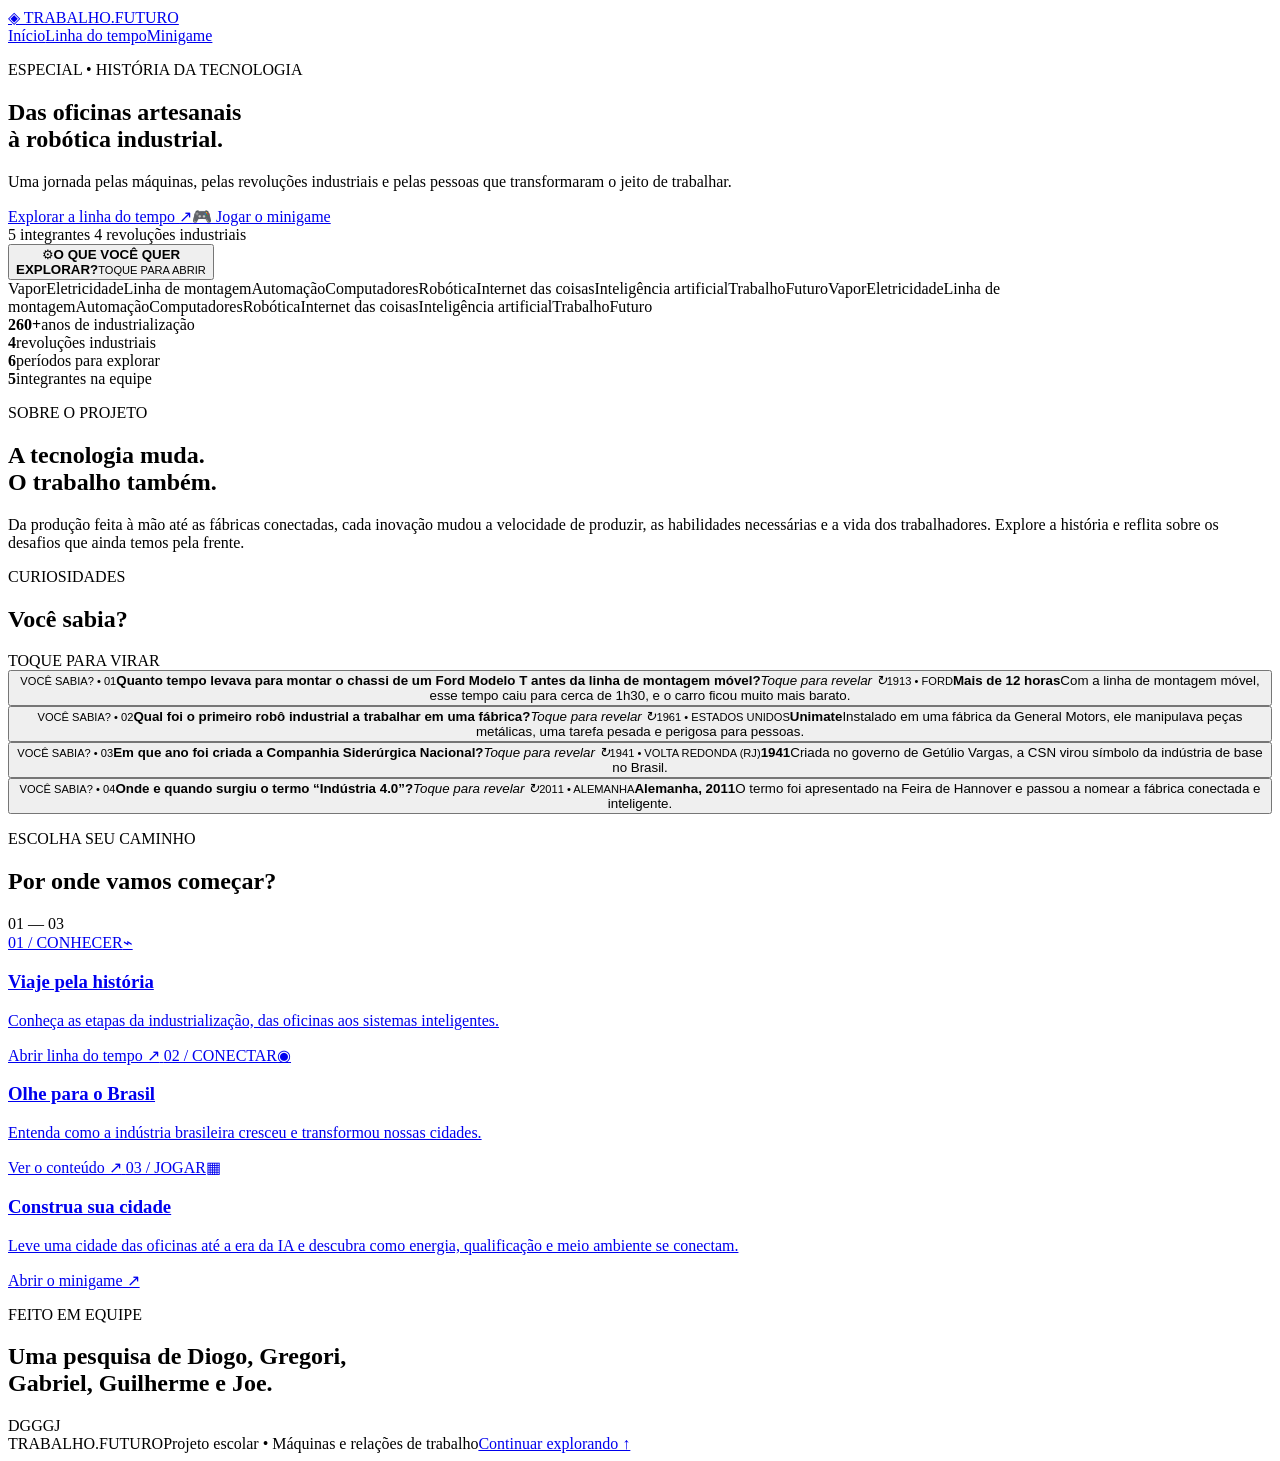
==== index.html @ 6e3aeec5 "v6" ====
<!DOCTYPE html>
<html lang="pt-br">

<head>
  <meta charset="UTF-8">
  <meta name="viewport" content="width=device-width, initial-scale=1.0">
  <title>Da Oficina à Robótica — Início</title>
  <link rel="stylesheet" href="css/style.css">
  <script src="js/script.js" defer></script>
</head>

<body>
  <header class="topo">
    <a class="marca" href="index.html"><span class="marca-icone">◈</span> TRABALHO<span
        class="marca-claro">.FUTURO</span></a>
    <nav><a class="selecionado" href="index.html">Início</a><a href="conteudo.html">Linha do tempo</a><a
        href="cidade.html">Minigame</a></nav>
  </header>
  <main>
    <section class="hero">
      <div class="hero-texto">
        <p class="sobrelinha">ESPECIAL • HISTÓRIA DA TECNOLOGIA</p>
        <h1>Das oficinas artesanais<br>à <span>robótica industrial.</span></h1>
        <p class="subtitulo">Uma jornada pelas máquinas, pelas revoluções industriais e pelas pessoas que transformaram
          o jeito de trabalhar.</p>
        <div class="acoes"><a class="botao principal" href="conteudo.html">Explorar a linha do tempo
            <span>↗</span></a><a class="botao discreto" href="cidade.html">🎮 Jogar o minigame</a></div>
        <div class="mini-info"><span class="ponto-verde"></span> 5 integrantes <i></i> 4 revoluções industriais</div>
      </div>
    </section>

    <section class="palco" id="palco" data-estado="inicio"
      aria-label="Banner interativo: escolha um período da industrialização">
      <button class="palco-voltar" id="palco-voltar" type="button" hidden>← Voltar</button>
      <button class="hub" id="hub" type="button" aria-label="Explorar as revoluções industriais">
        <span class="hub-anel hub-anel-1"></span><span class="hub-anel hub-anel-2"></span>
        <span class="hub-nucleo"><span class="simbolo">⚙</span><strong>O QUE VOCÊ QUER<br>EXPLORAR?</strong><small>TOQUE
            PARA ABRIR</small></span>
      </button>
      <div class="modelos" id="modelos"></div>
      <p class="palco-dica" id="palco-dica" hidden>Escolha um período para ver as informações principais</p>
      <article class="painel" id="painel" aria-live="polite" aria-labelledby="painel-titulo" aria-hidden="true">
      </article>
    </section>

    <div class="faixa-ticker revelar" aria-hidden="true">
      <div class="ticker-trilho"><span>Vapor</span><span>Eletricidade</span><span>Linha de
          montagem</span><span>Automação</span><span>Computadores</span><span>Robótica</span><span>Internet das
          coisas</span><span>Inteligência
          artificial</span><span>Trabalho</span><span>Futuro</span><span>Vapor</span><span>Eletricidade</span><span>Linha
          de montagem</span><span>Automação</span><span>Computadores</span><span>Robótica</span><span>Internet das
          coisas</span><span>Inteligência artificial</span><span>Trabalho</span><span>Futuro</span></div>
    </div>

    <section class="stats" aria-label="O projeto em números">
      <div class="stat revelar"><b data-alvo="260" data-sufixo="+">260+</b><span>anos de industrialização</span></div>
      <div class="stat revelar" style="--atraso:90ms"><b data-alvo="4">4</b><span>revoluções industriais</span></div>
      <div class="stat revelar" style="--atraso:180ms"><b data-alvo="6">6</b><span>períodos para explorar</span></div>
      <div class="stat revelar" style="--atraso:270ms"><b data-alvo="5">5</b><span>integrantes na equipe</span></div>
    </section>
    <section class="bloco-intro">
      <div>
        <p class="sobrelinha">SOBRE O PROJETO</p>
        <h2>A tecnologia muda.<br>O trabalho também.</h2>
      </div>
      <p class="texto-longo">Da produção feita à mão até as fábricas conectadas, cada inovação mudou a velocidade de
        produzir, as habilidades necessárias e a vida dos trabalhadores. Explore a história e reflita sobre os desafios
        que ainda temos pela frente.</p>
    </section>
    <section class="curiosidades">
      <div class="secao-titulo revelar">
        <div>
          <p class="sobrelinha">CURIOSIDADES</p>
          <h2>Você sabia?</h2>
        </div><span class="contador">TOQUE PARA VIRAR</span>
      </div>
      <div class="flips"><button class="flip revelar" type="button" aria-pressed="false" style="--atraso:0ms"><span
            class="flip-in"><span class="flip-frente"><small>VOCÊ SABIA? • 01</small><b>Quanto tempo levava para montar
                o chassi de um Ford Modelo T antes da linha de montagem móvel?</b><em>Toque para revelar
                ↻</em></span><span class="flip-verso"><small>1913 • FORD</small><b>Mais de 12 horas</b><span
                class="txt">Com a linha de montagem móvel, esse tempo caiu para cerca de 1h30, e o carro ficou muito
                mais barato.</span></span></span></button><button class="flip revelar" type="button"
          aria-pressed="false" style="--atraso:90ms"><span class="flip-in"><span class="flip-frente"><small>VOCÊ SABIA?
                • 02</small><b>Qual foi o primeiro robô industrial a trabalhar em uma fábrica?</b><em>Toque para revelar
                ↻</em></span><span class="flip-verso"><small>1961 • ESTADOS UNIDOS</small><b>Unimate</b><span
                class="txt">Instalado em uma fábrica da General Motors, ele manipulava peças metálicas, uma tarefa
                pesada e perigosa para pessoas.</span></span></span></button><button class="flip revelar" type="button"
          aria-pressed="false" style="--atraso:180ms"><span class="flip-in"><span class="flip-frente"><small>VOCÊ SABIA?
                • 03</small><b>Em que ano foi criada a Companhia Siderúrgica Nacional?</b><em>Toque para revelar
                ↻</em></span><span class="flip-verso"><small>1941 • VOLTA REDONDA (RJ)</small><b>1941</b><span
                class="txt">Criada no governo de Getúlio Vargas, a CSN virou símbolo da indústria de base no
                Brasil.</span></span></span></button><button class="flip revelar" type="button" aria-pressed="false"
          style="--atraso:270ms"><span class="flip-in"><span class="flip-frente"><small>VOCÊ SABIA? • 04</small><b>Onde
                e quando surgiu o termo “Indústria 4.0”?</b><em>Toque para revelar ↻</em></span><span
              class="flip-verso"><small>2011 • ALEMANHA</small><b>Alemanha, 2011</b><span class="txt">O termo foi
                apresentado na Feira de Hannover e passou a nomear a fábrica conectada e
                inteligente.</span></span></span></button></div>
    </section>

    <section class="selecao">
      <div class="secao-titulo">
        <div>
          <p class="sobrelinha">ESCOLHA SEU CAMINHO</p>
          <h2>Por onde vamos começar?</h2>
        </div><span class="contador">01 — 03</span>
      </div>
      <div class="cards">
        <a class="card card-verde" href="conteudo.html"><span class="card-num">01 / CONHECER</span><span
            class="card-icone">⌁</span>
          <h3>Viaje pela história</h3>
          <p>Conheça as etapas da industrialização, das oficinas aos sistemas inteligentes.</p><span
            class="card-link">Abrir linha do tempo ↗</span>
        </a>
        <a class="card card-laranja" href="conteudo.html#brasil"><span class="card-num">02 / CONECTAR</span><span
            class="card-icone">◉</span>
          <h3>Olhe para o Brasil</h3>
          <p>Entenda como a indústria brasileira cresceu e transformou nossas cidades.</p><span class="card-link">Ver o
            conteúdo ↗</span>
        </a>
        <a class="card card-roxo" href="cidade.html"><span class="card-num">03 / JOGAR</span><span
            class="card-icone">▦</span>
          <h3>Construa sua cidade</h3>
          <p>Leve uma cidade das oficinas até a era da IA e descubra como energia, qualificação e meio ambiente se
            conectam.</p><span class="card-link">Abrir o minigame ↗</span>
        </a>
      </div>
    </section>
    <section class="equipe-faixa">
      <div>
        <p class="sobrelinha">FEITO EM EQUIPE</p>
        <h2>Uma pesquisa de Diogo, Gregori,<br>Gabriel, Guilherme e Joe.</h2>
      </div>
      <div class="iniciais"><span>D</span><span>G</span><span>G</span><span>G</span><span>J</span></div>
    </section>
  </main>
  <footer><span>TRABALHO.FUTURO</span><span>Projeto escolar • Máquinas e relações de trabalho</span><a
      href="conteudo.html">Continuar explorando ↑</a></footer>
</body>

</html>
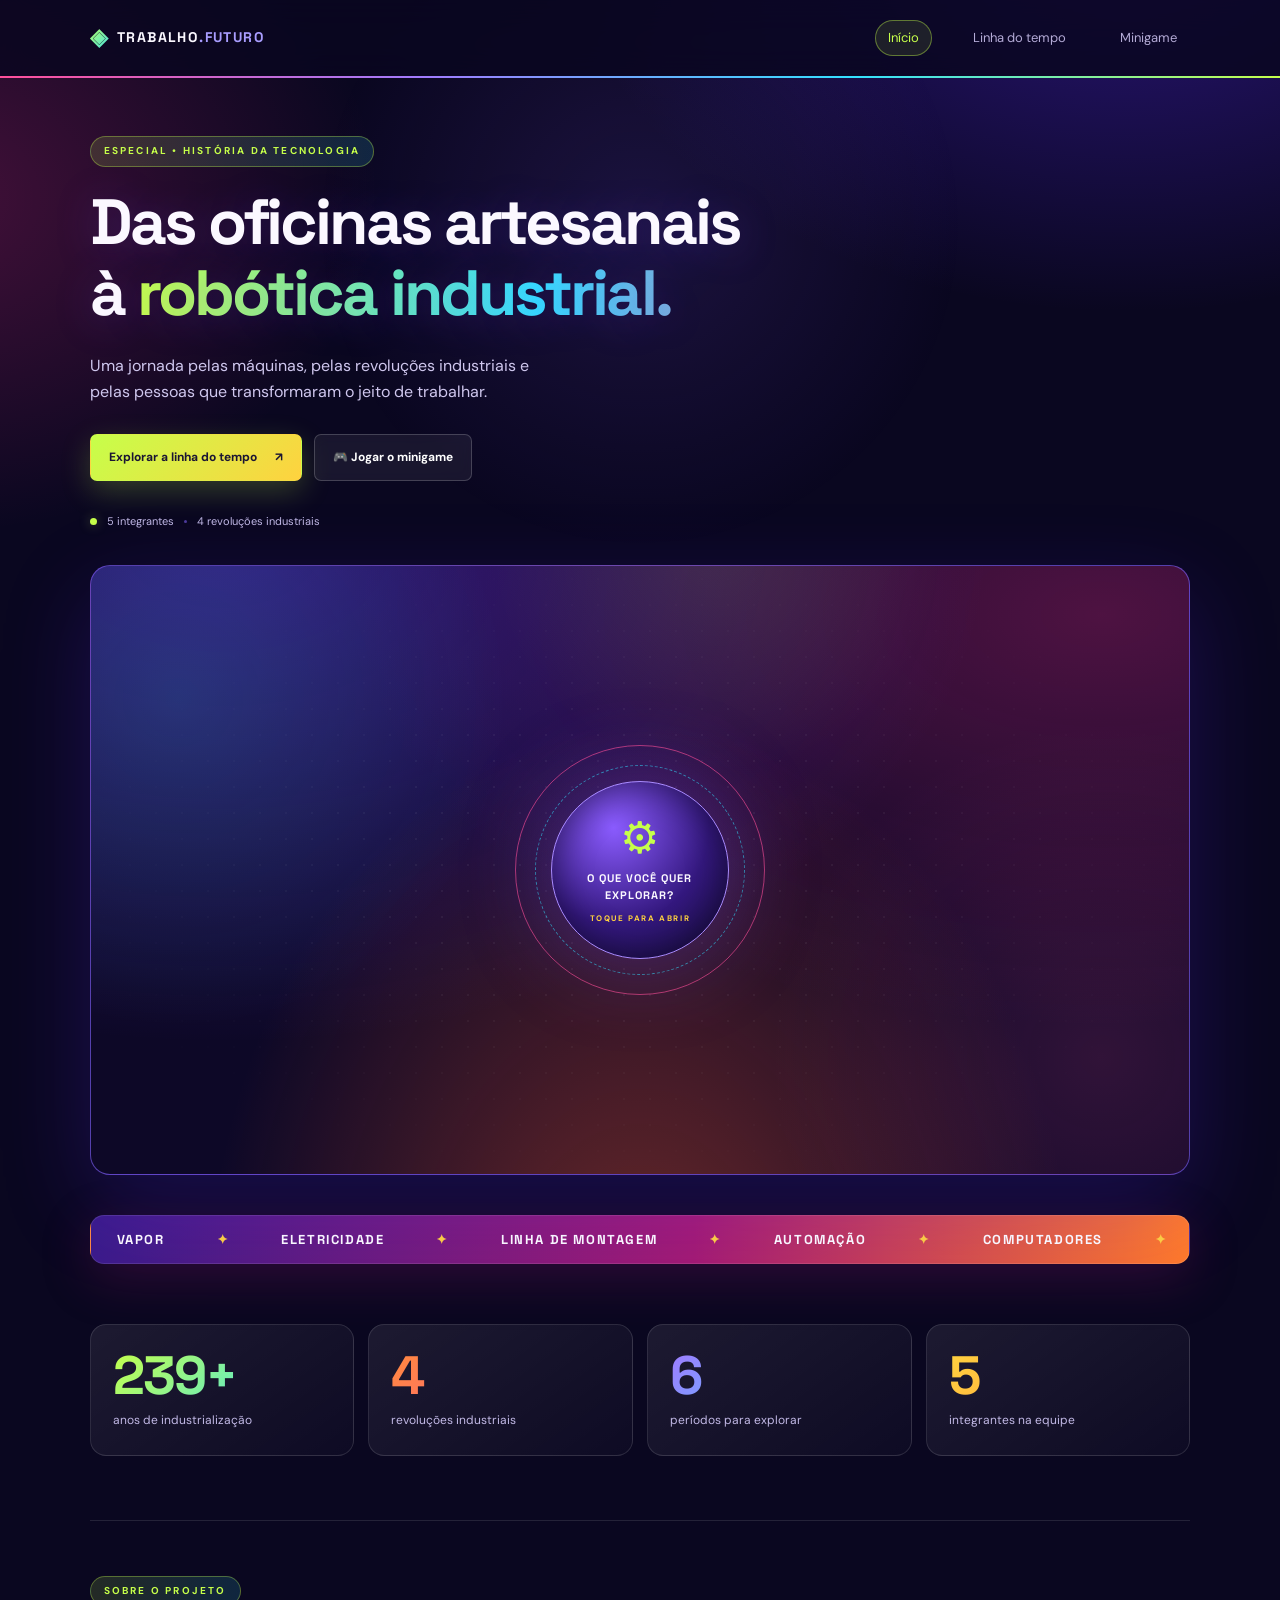
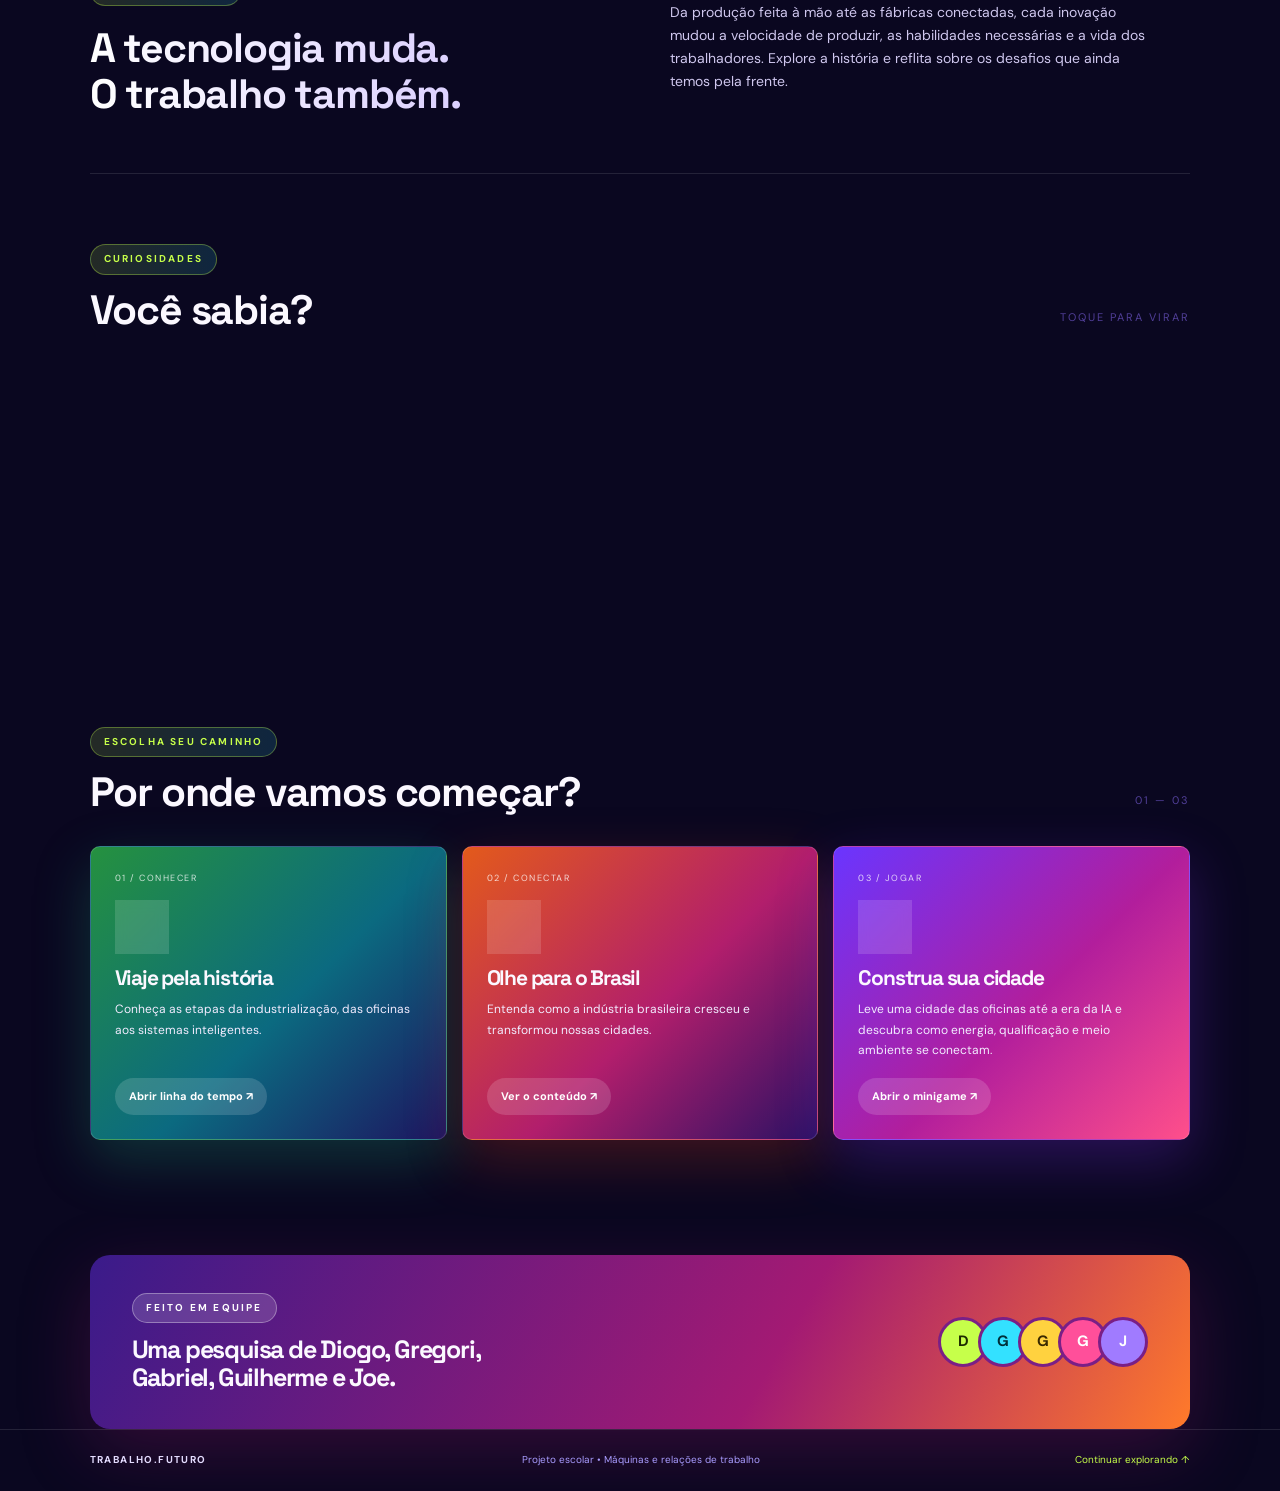
==== commit ce379a92: "v7" ====
--- a/index.html
+++ b/index.html
@@ -5,8 +5,8 @@
   <meta charset="UTF-8">
   <meta name="viewport" content="width=device-width, initial-scale=1.0">
   <title>Da Oficina à Robótica — Início</title>
-  <link rel="stylesheet" href="css/style.css">
-  <script src="js/script.js" defer></script>
+  <link rel="stylesheet" href="style.css">
+  <script src="script.js" defer></script>
 </head>
 
 <body>
--- a/style.css
+++ b/style.css
@@ -0,0 +1,3437 @@
+@import url('https://fonts.googleapis.com/css2?family=DM+Sans:wght@400;500;600;700&family=Space+Grotesk:wght@400;500;600;700&display=swap');
+
+:root {
+  --bg: #0a0720;
+  --panel: #15102f;
+  --panel2: #1c1540;
+  --text: #fbf8ff;
+  --muted: #b4abd6;
+  --line: #2d2358;
+  --green: #c6ff4a;
+  --orange: #ff8a3d;
+  --purple: #a07bff;
+  --pink: #ff4f9a;
+  --cyan: #33e1ff;
+  --yellow: #ffd23f
+}
+
+* {
+  margin: 0;
+  padding: 0;
+  box-sizing: border-box
+}
+
+html {
+  scroll-behavior: smooth
+}
+
+body {
+  background: radial-gradient(ellipse at 50% 30%, #0d0628 0%, var(--bg) 55%);
+  color: var(--text);
+  font-family: 'DM Sans', sans-serif;
+  line-height: 1.65;
+  min-height: 100vh
+}
+
+a {
+  color: inherit;
+  text-decoration: none
+}
+
+.topo {
+  height: 78px;
+  padding: 0 7%;
+  display: flex;
+  align-items: center;
+  justify-content: space-between;
+  border-bottom: 1px solid #ffffff0c;
+  position: sticky;
+  top: 0;
+  background: #070415ed;
+  backdrop-filter: blur(16px);
+  z-index: 10
+}
+
+.marca {
+  font-family: 'Space Grotesk', sans-serif;
+  font-weight: 700;
+  letter-spacing: 1.4px;
+  font-size: 14px;
+  display: flex;
+  align-items: center;
+  gap: 8px
+}
+
+.marca-icone {
+  color: var(--green);
+  font-size: 23px
+}
+
+.marca-claro {
+  color: #7971a5;
+  margin-left: -7px
+}
+
+nav {
+  display: flex;
+  gap: 28px
+}
+
+nav a {
+  font-size: 13px;
+  color: var(--muted);
+  transition: .2s
+}
+
+nav a:hover,
+nav a.selecionado {
+  color: var(--text)
+}
+
+nav a.selecionado {
+  border-bottom: 1px solid var(--green);
+  padding-bottom: 7px
+}
+
+main {
+  width: min(1120px, 86%);
+  margin: 0 auto
+}
+
+.hero {
+  display: block;
+  padding: 58px 0 34px
+}
+
+.sobrelinha {
+  color: var(--green);
+  font-size: 10px;
+  letter-spacing: 2.2px;
+  font-weight: 700;
+  margin-bottom: 20px
+}
+
+h1,
+h2,
+h3 {
+  font-family: 'Space Grotesk', sans-serif;
+  line-height: 1.12;
+  letter-spacing: -1.2px
+}
+
+.hero h1 {
+  font-size: clamp(40px, 5vw, 65px);
+  letter-spacing: -2.9px
+}
+
+.hero h1 span,
+.titulo-conteudo h1 span {
+  color: var(--green)
+}
+
+.subtitulo {
+  color: var(--muted);
+  font-size: 16px;
+  max-width: 470px;
+  margin: 23px 0 28px
+}
+
+.acoes {
+  display: flex;
+  gap: 12px;
+  flex-wrap: wrap
+}
+
+.botao {
+  display: inline-flex;
+  justify-content: center;
+  align-items: center;
+  gap: 18px;
+  padding: 13px 18px;
+  border-radius: 7px;
+  font-size: 12px;
+  font-weight: 700;
+  cursor: pointer;
+  transition: transform .2s, background .2s, border-color .2s;
+  border: 1px solid transparent
+}
+
+.botao:hover {
+  transform: translateY(-3px)
+}
+
+.principal {
+  background: var(--green);
+  color: #171b0f
+}
+
+.principal:hover {
+  background: #dcff91
+}
+
+.discreto {
+  border-color: #23155a;
+  background: #0c0622;
+  color: #eee5dc
+}
+
+.discreto:hover {
+  border-color: #625b8e
+}
+
+.mini-info {
+  display: flex;
+  align-items: center;
+  gap: 10px;
+  color: #736ca1;
+  font-size: 11px;
+  margin-top: 31px
+}
+
+.mini-info i {
+  height: 3px;
+  width: 3px;
+  border-radius: 50%;
+  background: #4e3b9b
+}
+
+.ponto-verde {
+  height: 7px;
+  width: 7px;
+  background: var(--green);
+  border-radius: 50%;
+  box-shadow: 0 0 12px #c9f36b66
+}
+
+.bloco-intro {
+  border-top: 1px solid var(--line);
+  border-bottom: 1px solid var(--line);
+  padding: 55px 0;
+  display: grid;
+  grid-template-columns: 1fr 1fr;
+  gap: 60px;
+  align-items: center
+}
+
+.bloco-intro h2,
+.secao-titulo h2,
+.equipe-faixa h2 {
+  font-size: clamp(28px, 3.4vw, 41px)
+}
+
+.texto-longo {
+  color: var(--muted);
+  font-size: 14px;
+  max-width: 490px
+}
+
+.selecao {
+  padding: 75px 0
+}
+
+.secao-titulo {
+  display: flex;
+  align-items: end;
+  justify-content: space-between;
+  gap: 20px
+}
+
+.secao-titulo .sobrelinha {
+  margin-bottom: 13px
+}
+
+.contador {
+  font-size: 11px;
+  color: #513f98;
+  letter-spacing: 2px;
+  padding-bottom: 7px
+}
+
+.cards {
+  display: grid;
+  grid-template-columns: repeat(2, 1fr);
+  gap: 15px;
+  margin-top: 30px
+}
+
+.card {
+  padding: 24px;
+  border: 1px solid #1b0e4c;
+  border-radius: 10px;
+  min-height: 250px;
+  display: flex;
+  flex-direction: column;
+  transition: transform .25s, border-color .25s, background .25s
+}
+
+.card:hover {
+  transform: translateY(-6px);
+  border-color: #3e2896
+}
+
+.card-verde {
+  background: linear-gradient(145deg, #26301b, #0c0820)
+}
+
+.card-laranja {
+  background: linear-gradient(145deg, #150a44, #0c0723)
+}
+
+.card-num {
+  font-size: 9px;
+  letter-spacing: 1.5px;
+  color: #9893ba
+}
+
+.card-icone {
+  font-size: 33px;
+  margin: 14px 0 9px;
+  color: var(--green)
+}
+
+.card-laranja .card-icone {
+  color: var(--orange)
+}
+
+.card h3 {
+  font-size: 21px;
+  margin-bottom: 10px
+}
+
+.card p {
+  color: var(--muted);
+  font-size: 12px;
+  line-height: 1.7
+}
+
+.card-link {
+  font-size: 11px;
+  color: var(--green);
+  font-weight: 700;
+  margin-top: auto;
+  padding-top: 20px
+}
+
+.card-laranja .card-link {
+  color: var(--orange)
+}
+
+.equipe-faixa {
+  padding: 40px 0 65px;
+  border-top: 1px solid var(--line);
+  display: flex;
+  justify-content: space-between;
+  align-items: center;
+  gap: 30px
+}
+
+.equipe-faixa .sobrelinha {
+  margin-bottom: 12px
+}
+
+.equipe-faixa h2 {
+  font-size: 25px
+}
+
+.iniciais {
+  display: flex;
+  padding-left: 10px
+}
+
+.iniciais span {
+  height: 42px;
+  width: 42px;
+  border: 3px solid var(--bg);
+  border-radius: 50%;
+  background: #314020;
+  color: var(--green);
+  display: grid;
+  place-items: center;
+  margin-left: -10px;
+  font-size: 12px;
+  font-weight: 700
+}
+
+.iniciais span:nth-child(2) {
+  background: #200f66;
+  color: #ffc49e
+}
+
+.iniciais span:nth-child(3) {
+  background: #37304b;
+  color: #d1c2ff
+}
+
+.iniciais span:nth-child(4) {
+  background: #34434a;
+  color: #b7e9ee
+}
+
+.iniciais span:nth-child(5) {
+  background: #241073;
+  color: #ffe1ad
+}
+
+footer {
+  border-top: 1px solid #ffffff12;
+  padding: 22px 7%;
+  display: flex;
+  justify-content: space-between;
+  gap: 20px;
+  color: #625b8e;
+  font-size: 10px
+}
+
+footer span:first-child {
+  letter-spacing: 1.4px;
+  font-weight: 700;
+  color: #ada8c8
+}
+
+footer a {
+  color: var(--green)
+}
+
+/* Conteúdo */
+.conteudo-main {
+  padding-bottom: 80px
+}
+
+.titulo-conteudo {
+  padding: 70px 0 36px;
+  max-width: 740px
+}
+
+.titulo-conteudo h1 {
+  font-size: clamp(42px, 6vw, 68px);
+  letter-spacing: -3px
+}
+
+.titulo-conteudo>p:last-child {
+  color: var(--muted);
+  max-width: 590px;
+  margin-top: 18px;
+  font-size: 14px
+}
+
+.filtros {
+  display: flex;
+  gap: 8px;
+  flex-wrap: wrap;
+  padding: 16px 0 25px;
+  border-bottom: 1px solid var(--line)
+}
+
+.filtro {
+  background: #0e0922;
+  border: 1px solid #1b0e4c;
+  color: #8d87b3;
+  border-radius: 30px;
+  padding: 9px 14px;
+  font: inherit;
+  font-size: 11px;
+  cursor: pointer;
+  transition: .2s
+}
+
+.filtro:hover {
+  border-color: #3f27a1;
+  color: #fff
+}
+
+.filtro.ativo {
+  background: var(--green);
+  border-color: var(--green);
+  color: #15180f;
+  font-weight: 700
+}
+
+.timeline-cards {
+  padding-top: 25px
+}
+
+.etapa {
+  display: grid;
+  grid-template-columns: 170px 1fr;
+  gap: 22px;
+  padding: 28px 0 32px;
+  border-bottom: 1px solid var(--line);
+  animation: aparecer .35s ease
+}
+
+.etapa[hidden] {
+  display: none
+}
+
+.etapa-lateral {
+  display: flex;
+  flex-direction: column;
+  gap: 8px;
+  padding-top: 5px
+}
+
+.etapa-num {
+  font-family: 'Space Grotesk', sans-serif;
+  font-size: 40px;
+  color: var(--green);
+  line-height: 1
+}
+
+.etapa-data {
+  font-size: 9px;
+  color: #6a639a;
+  letter-spacing: 1px
+}
+
+.etapa-conteudo {
+  background: linear-gradient(130deg, #0d0823, #0c081b);
+  border: 1px solid #160c3f;
+  border-radius: 10px;
+  padding: 25px 28px
+}
+
+.etapa-topo {
+  display: flex;
+  justify-content: space-between;
+  align-items: center
+}
+
+.tag {
+  font-size: 9px;
+  letter-spacing: 1.4px;
+  color: var(--green);
+  background: #c9f36b13;
+  border: 1px solid #c9f36b2e;
+  padding: 5px 8px;
+  border-radius: 4px
+}
+
+.etapa-simbolo {
+  font-size: 28px;
+  color: #a98d6a
+}
+
+.etapa h2 {
+  font-size: 25px;
+  margin: 16px 0 12px
+}
+
+.etapa p {
+  color: #9892ba;
+  font-size: 13px;
+  line-height: 1.85
+}
+
+.dados {
+  display: grid;
+  grid-template-columns: repeat(3, 1fr);
+  gap: 12px;
+  margin-top: 22px;
+  padding-top: 16px;
+  border-top: 1px solid #ffffff10
+}
+
+.dados span {
+  font-size: 10px;
+  color: #8a84b0
+}
+
+.dados b {
+  display: block;
+  color: #eee3d7;
+  font-size: 10px;
+  margin-bottom: 3px
+}
+
+.reflexao-final {
+  margin-top: 60px;
+  padding: 38px;
+  border: 1px solid #241560;
+  border-radius: 10px;
+  background: radial-gradient(ellipse at 90% 10%, #3a3b1c, #0d0823 65%)
+}
+
+.reflexao-final h2 {
+  font-size: clamp(27px, 4vw, 39px);
+  max-width: 650px;
+  margin: 17px 0
+}
+
+.reflexao-final p {
+  color: var(--muted);
+  font-size: 13px;
+  max-width: 670px;
+  margin-bottom: 22px
+}
+
+.fontes {
+  padding: 50px 0 0
+}
+
+.fontes h2 {
+  font-size: 22px;
+  margin-bottom: 17px
+}
+
+.fontes>a {
+  display: block;
+  color: var(--green);
+  font-size: 12px;
+  margin: 9px 0
+}
+
+.fontes p {
+  font-size: 10px;
+  color: #544299;
+  margin-top: 17px
+}
+
+@keyframes aparecer {
+  from {
+    opacity: .2;
+    transform: translateY(8px)
+  }
+
+  to {
+    opacity: 1;
+    transform: translateY(0)
+  }
+}
+
+@media(max-width:760px) {
+  .topo {
+    padding: 0 5%;
+    height: auto;
+    min-height: 72px;
+    flex-wrap: wrap;
+    gap: 10px;
+    padding-top: 14px;
+    padding-bottom: 14px
+  }
+
+  nav {
+    gap: 16px
+  }
+
+  nav a {
+    font-size: 11px
+  }
+
+  main {
+    width: 90%
+  }
+
+  .hero {
+    padding-top: 50px
+  }
+
+  .hero h1 {
+    font-size: clamp(39px, 10vw, 60px)
+  }
+
+  .bloco-intro {
+    grid-template-columns: 1fr;
+    gap: 20px;
+    padding: 40px 0
+  }
+
+  .cards {
+    grid-template-columns: 1fr
+  }
+
+  .card {
+    min-height: 220px
+  }
+
+  .equipe-faixa {
+    align-items: flex-start;
+    flex-direction: column
+  }
+
+  .etapa {
+    grid-template-columns: 1fr;
+    gap: 12px
+  }
+
+  .etapa-lateral {
+    flex-direction: row;
+    align-items: center;
+    gap: 13px
+  }
+
+  .etapa-num {
+    font-size: 28px
+  }
+
+  .etapa-conteudo {
+    padding: 20px
+  }
+
+  .dados {
+    grid-template-columns: 1fr;
+    gap: 9px
+  }
+
+  .titulo-conteudo {
+    padding-top: 55px
+  }
+
+  .filtros {
+    gap: 6px
+  }
+
+  .filtro {
+    font-size: 10px;
+    padding: 8px 11px
+  }
+
+  .reflexao-final {
+    padding: 25px
+  }
+
+  footer {
+    flex-wrap: wrap;
+    padding: 20px 5%
+  }
+
+  footer span:nth-child(2) {
+    order: 3;
+    width: 100%
+  }
+}
+
+@media(prefers-reduced-motion:reduce) {
+
+  *,
+  *::before,
+  *::after {
+    scroll-behavior: auto !important;
+    animation: none !important;
+    transition: none !important
+  }
+}
+
+/* ============ Banner interativo (palco) ============ */
+.palco {
+  position: relative;
+  height: 610px;
+  margin: 0 0 70px;
+  border: 1px solid #1a0c50;
+  border-radius: 20px;
+  overflow: hidden;
+  background: radial-gradient(ellipse at 50% 108%, #170a48 0%, #0b0522 48%, #070318 100%);
+  isolation: isolate
+}
+
+.palco::before {
+  content: "";
+  position: absolute;
+  inset: 0;
+  background-image: radial-gradient(#ffffff0d 1px, transparent 1.2px);
+  background-size: 26px 26px;
+  mask-image: radial-gradient(ellipse at center, #000 30%, transparent 78%);
+  -webkit-mask-image: radial-gradient(ellipse at center, #000 30%, transparent 78%);
+  z-index: -1
+}
+
+.palco-voltar {
+  position: absolute;
+  top: 18px;
+  left: 20px;
+  z-index: 6;
+  display: inline-flex;
+  align-items: center;
+  gap: 8px;
+  padding: 10px 16px;
+  border-radius: 30px;
+  border: 1px solid #2a1875;
+  background: #0d062ae6;
+  color: #f1e8de;
+  font: inherit;
+  font-size: 12px;
+  font-weight: 700;
+  cursor: pointer;
+  backdrop-filter: blur(8px);
+  transition: border-color .2s, color .2s, transform .2s
+}
+
+.palco-voltar:hover,
+.palco-voltar:focus-visible {
+  border-color: var(--green);
+  color: var(--green);
+  transform: translateX(-3px);
+  outline: none
+}
+
+.palco-voltar[hidden] {
+  display: none
+}
+
+/* botão central */
+.hub {
+  position: absolute;
+  left: 50%;
+  top: 50%;
+  width: 250px;
+  height: 250px;
+  margin: -125px 0 0 -125px;
+  border: 0;
+  background: none;
+  color: inherit;
+  font: inherit;
+  cursor: pointer;
+  display: grid;
+  place-items: center;
+  transition: opacity .45s, transform .55s cubic-bezier(.6, 0, .2, 1);
+  z-index: 3
+}
+
+.hub-anel {
+  position: absolute;
+  border-radius: 50%;
+  aspect-ratio: 1;
+  border: 1px solid #c9f36b33
+}
+
+.hub-anel-1 {
+  width: 250px;
+  animation: pulsar 3.2s ease-out infinite
+}
+
+.hub-anel-2 {
+  width: 210px;
+  border-style: dashed;
+  animation: girar 24s linear infinite
+}
+
+.hub-nucleo {
+  width: 178px;
+  height: 178px;
+  border-radius: 50%;
+  display: flex;
+  flex-direction: column;
+  align-items: center;
+  justify-content: center;
+  text-align: center;
+  background: radial-gradient(circle at 35% 28%, #1c0d58, #09041e 70%);
+  border: 1px solid #2c148b;
+  box-shadow: 0 0 80px #e0833a2e, inset 0 0 30px #00000066;
+  transition: transform .25s, border-color .25s, box-shadow .25s
+}
+
+.hub:hover .hub-nucleo,
+.hub:focus-visible .hub-nucleo {
+  transform: scale(1.07);
+  border-color: var(--green);
+  box-shadow: 0 0 90px #c9f36b30, inset 0 0 30px #00000066
+}
+
+.hub:focus-visible {
+  outline: none
+}
+
+.hub .simbolo {
+  font-size: 44px;
+  color: var(--green);
+  line-height: 1.1;
+  display: block
+}
+
+.hub strong {
+  font-size: 11px;
+  letter-spacing: 1px;
+  line-height: 1.5;
+  margin-top: 8px;
+  font-family: 'Space Grotesk', sans-serif
+}
+
+.hub small {
+  font-size: 8px;
+  letter-spacing: 1.6px;
+  color: var(--green);
+  margin-top: 9px;
+  font-weight: 700
+}
+
+.palco:not([data-estado="inicio"]) .hub {
+  opacity: 0;
+  transform: scale(.35);
+  pointer-events: none;
+  visibility: hidden;
+  transition: opacity .35s, transform .45s, visibility 0s .45s
+}
+
+/* modelos */
+.modelos {
+  position: absolute;
+  inset: 0
+}
+
+.modelo {
+  --cor: #c9f36b;
+  position: absolute;
+  left: calc(50% - 79px);
+  top: calc(50% - 100px);
+  width: 158px;
+  padding: 0;
+  border: 0;
+  background: none;
+  color: inherit;
+  font: inherit;
+  cursor: pointer;
+  display: flex;
+  flex-direction: column;
+  align-items: center;
+  gap: 10px;
+  opacity: 0;
+  visibility: hidden;
+  pointer-events: none;
+  transform: scale(.15);
+  transform-origin: center;
+  transition: left .65s cubic-bezier(.2, .9, .25, 1) var(--d), top .65s cubic-bezier(.2, .9, .25, 1) var(--d), transform .6s cubic-bezier(.2, .9, .25, 1) var(--d), opacity .4s var(--d), visibility 0s .6s;
+  -webkit-tap-highlight-color: transparent
+}
+
+.modelo:focus-visible {
+  outline: none
+}
+
+.palco[data-estado="aberto"] .modelo {
+  left: var(--x);
+  top: var(--y);
+  opacity: 1;
+  visibility: visible;
+  pointer-events: auto;
+  transform: scale(1);
+  transition: left .65s cubic-bezier(.2, .9, .25, 1) var(--d), top .65s cubic-bezier(.2, .9, .25, 1) var(--d), transform .6s cubic-bezier(.2, .9, .25, 1) var(--d), opacity .4s var(--d), visibility 0s 0s
+}
+
+.modelo-flutua {
+  display: block;
+  animation: flutuar 5.5s ease-in-out var(--f) infinite
+}
+
+.modelo-arte {
+  display: grid;
+  place-items: center;
+  width: 150px;
+  height: 150px;
+  border-radius: 26px;
+  color: var(--cor);
+  background: radial-gradient(circle at 50% 38%, color-mix(in srgb, var(--cor) 24%, #0c0525) 0%, #0a0521 70%);
+  border: 1px solid color-mix(in srgb, var(--cor) 34%, #110836);
+  box-shadow: 0 18px 38px #0007, 0 0 40px color-mix(in srgb, var(--cor) 14%, transparent);
+  transition: transform .18s ease-out, box-shadow .25s, border-color .25s;
+  will-change: transform
+}
+
+.modelo-arte svg {
+  width: 96px;
+  height: 96px;
+  filter: drop-shadow(0 6px 10px #0008);
+  transform: translateZ(30px)
+}
+
+.modelo:hover .modelo-arte,
+.modelo:focus-visible .modelo-arte {
+  border-color: var(--cor);
+  box-shadow: 0 22px 46px #000a, 0 0 56px color-mix(in srgb, var(--cor) 28%, transparent)
+}
+
+.modelo-rotulo {
+  display: inline-flex;
+  align-items: center;
+  gap: 9px;
+  padding: 7px 12px;
+  border-radius: 30px;
+  border: 1px solid #251660;
+  background: #0d0629e8;
+  font-size: 11px;
+  font-weight: 600;
+  color: #efe5da;
+  white-space: nowrap;
+  transition: border-color .2s, color .2s
+}
+
+.modelo-rotulo i {
+  width: 11px;
+  height: 11px;
+  border-radius: 50%;
+  border: 1.5px solid #676095;
+  transition: .2s
+}
+
+.modelo:hover .modelo-rotulo,
+.modelo:focus-visible .modelo-rotulo {
+  border-color: var(--cor);
+  color: #fff
+}
+
+.modelo:hover .modelo-rotulo i,
+.modelo:focus-visible .modelo-rotulo i {
+  border-color: var(--cor);
+  background: var(--cor)
+}
+
+/* modelo escolhido: os outros somem */
+.palco[data-estado="detalhe"] .modelo:not(.escolhido) {
+  opacity: 0;
+  visibility: hidden;
+  pointer-events: none;
+  transform: scale(.4);
+  transition: transform .4s, opacity .3s, visibility 0s .35s
+}
+
+.palco[data-estado="detalhe"] .modelo.escolhido {
+  left: 5%;
+  top: 50%;
+  opacity: 1;
+  visibility: visible;
+  pointer-events: none;
+  transform: translateY(-50%) scale(1.5);
+  transform-origin: left center;
+  transition: left .6s cubic-bezier(.2, .9, .25, 1), top .6s cubic-bezier(.2, .9, .25, 1), transform .6s cubic-bezier(.2, .9, .25, 1)
+}
+
+.palco[data-estado="detalhe"] .modelo.escolhido .modelo-rotulo i {
+  border-color: var(--cor);
+  background: var(--cor)
+}
+
+.palco-dica {
+  position: absolute;
+  left: 0;
+  right: 0;
+  bottom: 16px;
+  text-align: center;
+  font-size: 11px;
+  letter-spacing: 1.2px;
+  color: #7a73a6;
+  text-transform: uppercase;
+  animation: aparecer .6s ease .5s both
+}
+
+.palco-dica[hidden] {
+  display: none
+}
+
+/* painel de informações */
+.painel {
+  --cor: #c9f36b;
+  position: absolute;
+  left: 36%;
+  right: 3%;
+  top: 5%;
+  bottom: 5%;
+  overflow: auto;
+  padding: 30px 32px;
+  border-radius: 16px;
+  border: 1px solid color-mix(in srgb, var(--cor) 28%, #1b0e4c);
+  background: linear-gradient(150deg, #0e062eee, #080418f2 78%);
+  box-shadow: 0 20px 70px #000a;
+  opacity: 0;
+  visibility: hidden;
+  transform: translateX(34px);
+  transition: opacity .3s, transform .3s, visibility 0s .3s;
+  scrollbar-width: thin;
+  scrollbar-color: #251660 transparent
+}
+
+.palco[data-estado="detalhe"] .painel {
+  opacity: 1;
+  visibility: visible;
+  transform: none;
+  transition: opacity .5s .4s, transform .55s cubic-bezier(.2, .9, .25, 1) .4s, visibility 0s .4s
+}
+
+.painel-data {
+  display: inline-block;
+  color: var(--cor);
+  font-family: 'Space Grotesk', sans-serif;
+  font-size: 12px;
+  font-weight: 700;
+  letter-spacing: 1.5px;
+  padding: 6px 10px;
+  border: 1px solid color-mix(in srgb, var(--cor) 40%, transparent);
+  border-radius: 5px;
+  background: color-mix(in srgb, var(--cor) 9%, transparent)
+}
+
+.painel-sub {
+  margin-top: 16px;
+  color: #8a84b0;
+  font-size: 11px;
+  letter-spacing: 1px;
+  text-transform: uppercase
+}
+
+.painel h3 {
+  font-size: clamp(25px, 3.2vw, 36px);
+  margin: 5px 0 12px;
+  letter-spacing: -1.2px
+}
+
+.painel-texto {
+  font-size: 13px;
+  color: #b1adcb;
+  line-height: 1.8;
+  max-width: 620px
+}
+
+.painel-destaques {
+  display: grid;
+  grid-template-columns: repeat(3, 1fr);
+  gap: 10px;
+  margin: 20px 0
+}
+
+.painel-destaques div {
+  padding: 12px 14px;
+  border-radius: 10px;
+  background: #ffffff08;
+  border: 1px solid #ffffff12
+}
+
+.painel-destaques span {
+  display: block;
+  font-size: 9px;
+  letter-spacing: 1.3px;
+  color: #6d659d;
+  text-transform: uppercase
+}
+
+.painel-destaques b {
+  display: block;
+  font-size: 13px;
+  color: var(--cor);
+  margin-top: 3px;
+  font-family: 'Space Grotesk', sans-serif;
+  line-height: 1.35
+}
+
+.painel-blocos {
+  display: grid;
+  grid-template-columns: repeat(3, 1fr);
+  gap: 18px;
+  padding-top: 16px;
+  border-top: 1px solid #ffffff12
+}
+
+.painel-blocos span {
+  display: block;
+  color: var(--cor);
+  font-size: 9px;
+  font-weight: 700;
+  letter-spacing: 1.5px;
+  margin-bottom: 6px
+}
+
+.painel-blocos p {
+  font-size: 12px;
+  color: #bcb8d2;
+  line-height: 1.7
+}
+
+.painel-rodape {
+  display: flex;
+  align-items: center;
+  justify-content: space-between;
+  gap: 16px;
+  flex-wrap: wrap;
+  margin-top: 20px;
+  padding-top: 16px;
+  border-top: 1px solid #ffffff12
+}
+
+.painel-marcos {
+  display: flex;
+  gap: 7px;
+  flex-wrap: wrap
+}
+
+.painel-marcos em {
+  font-style: normal;
+  font-size: 10px;
+  color: #b5b1cd;
+  padding: 5px 10px;
+  border: 1px solid #251660;
+  border-radius: 30px;
+  background: #0c0625
+}
+
+@keyframes flutuar {
+
+  0%,
+  100% {
+    transform: translateY(0)
+  }
+
+  50% {
+    transform: translateY(-9px)
+  }
+}
+
+@keyframes pulsar {
+  0% {
+    transform: scale(.82);
+    opacity: .9
+  }
+
+  100% {
+    transform: scale(1.22);
+    opacity: 0
+  }
+}
+
+@keyframes girar {
+  to {
+    transform: rotate(360deg)
+  }
+}
+
+@media(max-width:900px) {
+  .palco {
+    height: 640px
+  }
+
+  .painel {
+    left: 39%;
+    padding: 24px 22px
+  }
+
+  .painel-destaques,
+  .painel-blocos {
+    grid-template-columns: 1fr
+  }
+
+  .modelo {
+    width: 130px;
+    left: calc(50% - 65px)
+  }
+
+  .modelo-arte {
+    width: 122px;
+    height: 122px;
+    border-radius: 22px
+  }
+
+  .modelo-arte svg {
+    width: 78px;
+    height: 78px
+  }
+
+  .modelo-rotulo {
+    font-size: 10px;
+    padding: 6px 10px
+  }
+}
+
+@media(max-width:760px) {
+  .palco {
+    height: auto;
+    min-height: 440px;
+    padding: 68px 16px 26px;
+    margin-bottom: 50px
+  }
+
+  .hub {
+    position: relative;
+    left: auto;
+    top: auto;
+    margin: 30px auto
+  }
+
+  .modelos {
+    position: static;
+    display: none;
+    grid-template-columns: 1fr 1fr;
+    gap: 20px 10px
+  }
+
+  .palco:not([data-estado="inicio"]) .hub {
+    display: none
+  }
+
+  .palco[data-estado="aberto"] .modelos {
+    display: grid
+  }
+
+  .palco[data-estado="detalhe"] .modelos {
+    display: block
+  }
+
+  .modelo {
+    position: relative;
+    left: auto !important;
+    top: auto !important;
+    width: 100%;
+    margin: 0;
+    transform: none;
+    opacity: 0;
+    visibility: hidden
+  }
+
+  .palco[data-estado="aberto"] .modelo {
+    left: auto;
+    top: auto;
+    opacity: 1;
+    visibility: visible;
+    transform: none;
+    animation: aparecer .5s ease both
+  }
+
+  .palco[data-estado="detalhe"] .modelo:not(.escolhido) {
+    display: none
+  }
+
+  .palco[data-estado="detalhe"] .modelo.escolhido {
+    position: relative;
+    left: auto;
+    top: auto;
+    transform: none;
+    margin: 0 auto 18px;
+    width: 130px
+  }
+
+  .palco[data-estado="detalhe"] .modelo.escolhido .modelo-arte {
+    width: 122px;
+    height: 122px
+  }
+
+  .painel {
+    position: relative;
+    left: auto;
+    right: auto;
+    top: auto;
+    bottom: auto;
+    display: none;
+    transform: none;
+    padding: 22px 18px;
+    overflow: visible
+  }
+
+  .palco[data-estado="detalhe"] .painel {
+    display: block;
+    transition: none
+  }
+
+  .palco-dica {
+    position: static;
+    margin-top: 18px
+  }
+
+  .modelo-flutua {
+    animation-duration: 6s
+  }
+}
+
+@media(prefers-reduced-motion:reduce) {
+
+  .modelo-flutua,
+  .hub-anel {
+    animation: none !important
+  }
+}
+
+/* =====================================================================
+   TEMA VIBRANTE — cores vivas, brilhos e movimento
+   ===================================================================== */
+body {
+  background:
+    radial-gradient(900px 620px at 88% -8%, #5a2bff66 0%, transparent 62%),
+    radial-gradient(760px 560px at -6% 22%, #ff2e8a3d 0%, transparent 60%),
+    radial-gradient(900px 600px at 50% 114%, #ff7a2a36 0%, transparent 60%), #0a0720;
+  background-attachment: fixed
+}
+
+body::before {
+  content: "";
+  position: fixed;
+  inset: 0;
+  pointer-events: none;
+  z-index: 0;
+  background: radial-gradient(520px circle at var(--cx, 50%) var(--cy, 25%), #8a5bff24, transparent 62%)
+}
+
+main,
+footer {
+  position: relative;
+  z-index: 1
+}
+
+.topo {
+  background: #0a0720d9;
+  border-width: 0 0 2px;
+  border-style: solid;
+  border-image: linear-gradient(90deg, var(--pink), var(--purple), var(--cyan), var(--green)) 1
+}
+
+.marca-icone {
+  background: linear-gradient(135deg, var(--green), var(--cyan));
+  -webkit-background-clip: text;
+  background-clip: text;
+  color: transparent;
+  animation: girar 14s linear infinite;
+  display: inline-block
+}
+
+.marca-claro {
+  color: #a99dff
+}
+
+nav a {
+  padding: 6px 12px;
+  border-radius: 30px;
+  border: 1px solid transparent
+}
+
+nav a:hover {
+  background: #ffffff12;
+  color: #fff
+}
+
+nav a.selecionado {
+  border: 1px solid #c6ff4a66;
+  background: #c6ff4a1a;
+  color: var(--green);
+  padding-bottom: 6px
+}
+
+.sobrelinha {
+  display: inline-block;
+  padding: 6px 13px;
+  border-radius: 30px;
+  background: linear-gradient(90deg, #c6ff4a24, #33e1ff24);
+  border: 1px solid #c6ff4a55;
+  color: var(--green)
+}
+
+.hero h1 span,
+.titulo-conteudo h1 span {
+  background: linear-gradient(90deg, var(--green), var(--cyan), var(--pink), var(--yellow), var(--green));
+  background-size: 300% 100%;
+  -webkit-background-clip: text;
+  background-clip: text;
+  color: transparent;
+  animation: fluir 9s linear infinite
+}
+
+.hero h1 {
+  text-shadow: 0 4px 40px #7a4dff40
+}
+
+.subtitulo {
+  color: #cfc7ee
+}
+
+.botao {
+  position: relative;
+  overflow: hidden
+}
+
+.principal {
+  background: linear-gradient(135deg, #c6ff4a, #ffd23f);
+  color: #1b1533;
+  box-shadow: 0 10px 30px #c6ff4a38
+}
+
+.principal:hover {
+  background: linear-gradient(135deg, #d8ff7c, #ffe27a);
+  box-shadow: 0 14px 44px #c6ff4a66
+}
+
+.principal::after {
+  content: "";
+  position: absolute;
+  inset: 0;
+  background: linear-gradient(110deg, transparent 30%, #ffffffb0 50%, transparent 70%);
+  transform: translateX(-130%);
+  transition: transform .7s
+}
+
+.principal:hover::after {
+  transform: translateX(130%)
+}
+
+.discreto {
+  background: #ffffff10;
+  border-color: #ffffff30;
+  color: #fff;
+  backdrop-filter: blur(6px)
+}
+
+.discreto:hover {
+  border-color: var(--pink);
+  background: #ff4f9a1f;
+  box-shadow: 0 10px 30px #ff4f9a30
+}
+
+.mini-info {
+  color: #c2b9e6
+}
+
+.ponto-verde {
+  animation: pulsarponto 1.8s ease-in-out infinite
+}
+
+/* faixa de palavras em movimento */
+.faixa-ticker {
+  overflow: hidden;
+  margin: -30px 0 60px;
+  border-radius: 14px;
+  border: 1px solid #ffffff1c;
+  background: linear-gradient(90deg, #3a1b8a, #a31a73 55%, #ff7a2a);
+  box-shadow: 0 14px 50px #a31a7340
+}
+
+.ticker-trilho {
+  display: flex;
+  width: max-content;
+  animation: correr 32s linear infinite
+}
+
+.faixa-ticker:hover .ticker-trilho {
+  animation-play-state: paused
+}
+
+.ticker-trilho span {
+  padding: 13px 26px;
+  font-family: 'Space Grotesk', sans-serif;
+  font-weight: 700;
+  font-size: 13px;
+  letter-spacing: 1.6px;
+  text-transform: uppercase;
+  color: #fff;
+  white-space: nowrap
+}
+
+.ticker-trilho span::after {
+  content: "✦";
+  margin-left: 52px;
+  color: var(--yellow)
+}
+
+/* números */
+.stats {
+  display: grid;
+  grid-template-columns: repeat(4, 1fr);
+  gap: 14px;
+  margin-bottom: 64px
+}
+
+.stat {
+  --c1: #c6ff4a;
+  --c2: #33e1ff;
+  position: relative;
+  overflow: hidden;
+  padding: 24px 22px;
+  border-radius: 16px;
+  background: linear-gradient(145deg, #ffffff14, #ffffff05);
+  border: 1px solid #ffffff1f;
+  transition: transform .3s, border-color .3s, box-shadow .3s
+}
+
+.stat:nth-child(2) {
+  --c1: #ff8a3d;
+  --c2: #ff4f9a
+}
+
+.stat:nth-child(3) {
+  --c1: #a07bff;
+  --c2: #33e1ff
+}
+
+.stat:nth-child(4) {
+  --c1: #ffd23f;
+  --c2: #ff8a3d
+}
+
+.stat:hover {
+  transform: translateY(-6px);
+  border-color: var(--c1);
+  box-shadow: 0 18px 44px color-mix(in srgb, var(--c1) 26%, transparent)
+}
+
+.stat b {
+  display: block;
+  font-family: 'Space Grotesk', sans-serif;
+  font-size: clamp(36px, 4.4vw, 54px);
+  line-height: 1;
+  letter-spacing: -2px;
+  background: linear-gradient(135deg, var(--c1), var(--c2));
+  -webkit-background-clip: text;
+  background-clip: text;
+  color: transparent
+}
+
+.stat span {
+  display: block;
+  margin-top: 8px;
+  font-size: 12px;
+  color: #c2b9e6
+}
+
+.bloco-intro {
+  border-color: #ffffff1c
+}
+
+.bloco-intro h2 {
+  background: linear-gradient(90deg, #fff, #cdbdff);
+  -webkit-background-clip: text;
+  background-clip: text;
+  color: transparent
+}
+
+.texto-longo {
+  color: #cfc7ee
+}
+
+/* curiosidades (cartões que viram) */
+.curiosidades {
+  padding: 70px 0 20px
+}
+
+.flips {
+  display: grid;
+  grid-template-columns: repeat(4, 1fr);
+  gap: 14px;
+  margin-top: 28px
+}
+
+.flip {
+  --cor: var(--orange);
+  perspective: 1000px;
+  border: 0;
+  background: none;
+  padding: 0;
+  height: 270px;
+  cursor: pointer;
+  font: inherit;
+  color: inherit;
+  text-align: left;
+  -webkit-tap-highlight-color: transparent
+}
+
+.flip:nth-child(2) {
+  --cor: var(--cyan)
+}
+
+.flip:nth-child(3) {
+  --cor: var(--pink)
+}
+
+.flip:nth-child(4) {
+  --cor: var(--green)
+}
+
+.flip:focus-visible {
+  outline: 2px solid var(--cor);
+  outline-offset: 4px;
+  border-radius: 16px
+}
+
+.flip-in {
+  position: relative;
+  display: block;
+  width: 100%;
+  height: 100%;
+  transition: transform .75s cubic-bezier(.2, .8, .2, 1);
+  transform-style: preserve-3d
+}
+
+.flip:hover .flip-in {
+  transform: rotateY(9deg) translateY(-4px)
+}
+
+.flip.virado .flip-in,
+.flip.virado:hover .flip-in {
+  transform: rotateY(180deg)
+}
+
+.flip-frente,
+.flip-verso {
+  position: absolute;
+  inset: 0;
+  display: flex;
+  flex-direction: column;
+  gap: 12px;
+  padding: 22px;
+  border-radius: 16px;
+  -webkit-backface-visibility: hidden;
+  backface-visibility: hidden
+}
+
+.flip-frente {
+  background: linear-gradient(150deg, color-mix(in srgb, var(--cor) 30%, #1a1240), #130d33 75%);
+  border: 1px solid color-mix(in srgb, var(--cor) 60%, transparent);
+  box-shadow: 0 14px 40px color-mix(in srgb, var(--cor) 18%, transparent)
+}
+
+.flip-verso {
+  transform: rotateY(180deg);
+  background: linear-gradient(150deg, var(--cor), color-mix(in srgb, var(--cor) 50%, #4a1fb8));
+  color: #150d2e;
+  box-shadow: 0 18px 50px color-mix(in srgb, var(--cor) 38%, transparent)
+}
+
+.flip small {
+  font-size: 9px;
+  letter-spacing: 1.6px;
+  font-weight: 700;
+  color: var(--cor)
+}
+
+.flip-verso small {
+  color: #150d2eb3
+}
+
+.flip-frente b {
+  font-family: 'Space Grotesk', sans-serif;
+  font-size: 18px;
+  line-height: 1.28;
+  letter-spacing: -.6px;
+  color: #fff
+}
+
+.flip-frente em {
+  margin-top: auto;
+  font-style: normal;
+  font-size: 11px;
+  font-weight: 700;
+  color: var(--cor)
+}
+
+.flip-verso b {
+  font-family: 'Space Grotesk', sans-serif;
+  font-size: 27px;
+  line-height: 1.1;
+  letter-spacing: -1px
+}
+
+.flip-verso span.txt {
+  display: block;
+  font-size: 13px;
+  line-height: 1.6;
+  font-weight: 500
+}
+
+/* cartões de caminho */
+.card {
+  position: relative;
+  overflow: hidden;
+  border: 1px solid #ffffff26
+}
+
+.card::before {
+  content: "";
+  position: absolute;
+  inset: 0;
+  background: radial-gradient(380px circle at var(--mx, 50%) var(--my, 0%), #ffffff2e, transparent 55%);
+  opacity: 0;
+  transition: opacity .3s;
+  pointer-events: none
+}
+
+.card:hover::before {
+  opacity: 1
+}
+
+.card:hover {
+  transform: translateY(-8px) scale(1.01);
+  border-color: #ffffff70
+}
+
+.card-verde {
+  background: linear-gradient(135deg, #25913f 0%, #0b6a80 55%, #1d1560 100%);
+  box-shadow: 0 20px 56px #1fb88040
+}
+
+.card-laranja {
+  background: linear-gradient(135deg, #e35a1b 0%, #b21e6c 55%, #2b1163 100%);
+  box-shadow: 0 20px 56px #e3401b40
+}
+
+.card p {
+  color: #f2ecff
+}
+
+.card-num {
+  color: #ffffffc7
+}
+
+.card-icone {
+  display: grid;
+  place-items: center;
+  width: 54px;
+  height: 54px;
+  border-radius: 16px;
+  background: #ffffff24;
+  color: #fff !important;
+  font-size: 28px;
+  margin: 14px 0 12px;
+  backdrop-filter: blur(6px)
+}
+
+.card-link {
+  color: #fff !important;
+  background: #ffffff26;
+  padding: 9px 14px;
+  border-radius: 30px;
+  align-self: flex-start;
+  transition: background .2s, transform .2s
+}
+
+.card:hover .card-link {
+  background: #ffffff40;
+  transform: translateX(4px)
+}
+
+/* equipe */
+.equipe-faixa {
+  border: 0;
+  margin-top: 40px;
+  padding: 38px 42px;
+  border-radius: 20px;
+  background: linear-gradient(120deg, #3a1b8a, #a31a73 62%, #ff7a2a);
+  box-shadow: 0 22px 70px #a31a7344
+}
+
+.equipe-faixa .sobrelinha {
+  background: #ffffff26;
+  border-color: #ffffff55;
+  color: #fff
+}
+
+.iniciais span {
+  height: 50px;
+  width: 50px;
+  font-size: 15px;
+  border-color: #7a1f86;
+  transition: transform .25s
+}
+
+.iniciais span:hover {
+  transform: translateY(-8px) scale(1.12);
+  z-index: 2
+}
+
+.iniciais span:nth-child(1) {
+  background: #c6ff4a;
+  color: #1d2b00
+}
+
+.iniciais span:nth-child(2) {
+  background: #33e1ff;
+  color: #00303a
+}
+
+.iniciais span:nth-child(3) {
+  background: #ffd23f;
+  color: #3a2a00
+}
+
+.iniciais span:nth-child(4) {
+  background: #ff4f9a;
+  color: #fff
+}
+
+.iniciais span:nth-child(5) {
+  background: #a07bff;
+  color: #fff
+}
+
+footer {
+  border-top: 1px solid #ffffff1c;
+  color: #a99dff
+}
+
+footer span:first-child {
+  color: #e4dcff
+}
+
+/* banner (palco) mais vivo */
+.palco {
+  background: radial-gradient(ellipse at 50% 124%, #ff5a2a66 0%, transparent 56%), radial-gradient(ellipse at 12% -4%, #6a35ff66, transparent 56%), radial-gradient(ellipse at 92% 8%, #ff2e8a44, transparent 52%), #0d0827;
+  border: 1px solid #7a5cf0aa;
+  box-shadow: 0 30px 90px #5a2bff35
+}
+
+.palco::after {
+  content: "";
+  position: absolute;
+  inset: -20%;
+  z-index: -1;
+  pointer-events: none;
+  background: radial-gradient(circle at 20% 30%, #33e1ff26 0, transparent 24%), radial-gradient(circle at 80% 72%, #ff4f9a26 0, transparent 24%), radial-gradient(circle at 55% 12%, #c6ff4a1a 0, transparent 20%);
+  animation: derivar 16s ease-in-out infinite alternate
+}
+
+.hub-nucleo {
+  background: radial-gradient(circle at 35% 26%, #8b5cff, #34187f 55%, #120a33 100%);
+  border-color: #a98bff;
+  box-shadow: 0 0 90px #7a4dff66, inset 0 0 36px #0006
+}
+
+.hub-anel-1 {
+  border-color: #ff4f9a99
+}
+
+.hub-anel-2 {
+  border-color: #33e1ff88
+}
+
+.hub:hover .hub-nucleo,
+.hub:focus-visible .hub-nucleo {
+  border-color: var(--green);
+  box-shadow: 0 0 110px #c6ff4a55, inset 0 0 36px #0006
+}
+
+.hub small {
+  color: var(--yellow)
+}
+
+.palco-voltar {
+  background: #1a1240e6;
+  border-color: #7a5cf0
+}
+
+.palco-dica {
+  color: #c2b9e6
+}
+
+.modelo-arte svg {
+  filter: drop-shadow(0 0 12px color-mix(in srgb, currentColor 55%, transparent)) drop-shadow(0 6px 10px #0008)
+}
+
+.modelo-rotulo {
+  background: #1a1240ea;
+  border-color: #5a46a8;
+  color: #fff
+}
+
+.painel {
+  background: linear-gradient(150deg, #2a1a6aee, #0f0a2cf4 70%)
+}
+
+.painel-destaques div {
+  background: #ffffff0f;
+  border-color: #ffffff1f
+}
+
+/* página de conteúdo: cada período com sua cor */
+.etapa {
+  --cor: var(--green)
+}
+
+.etapa[data-etapa="inicio"] {
+  --cor: var(--yellow)
+}
+
+.etapa[data-etapa="1"] {
+  --cor: var(--orange)
+}
+
+.etapa[data-etapa="2"] {
+  --cor: var(--green)
+}
+
+.etapa[data-etapa="3"] {
+  --cor: var(--cyan)
+}
+
+.etapa[data-etapa="4"] {
+  --cor: var(--purple)
+}
+
+.etapa[data-etapa="brasil"] {
+  --cor: var(--pink)
+}
+
+.etapa {
+  border-bottom-color: #ffffff14
+}
+
+.etapa-num {
+  color: var(--cor);
+  text-shadow: 0 0 34px color-mix(in srgb, var(--cor) 65%, transparent);
+  font-size: 48px
+}
+
+.etapa-data {
+  color: #bdb3e6
+}
+
+.etapa-conteudo {
+  position: relative;
+  overflow: hidden;
+  background: linear-gradient(130deg, color-mix(in srgb, var(--cor) 17%, #1a1240), #110b2c 70%);
+  border: 1px solid color-mix(in srgb, var(--cor) 38%, #2d2358);
+  border-left: 4px solid var(--cor);
+  transition: transform .3s, box-shadow .3s
+}
+
+.etapa-conteudo::before {
+  content: "";
+  position: absolute;
+  inset: 0;
+  background: radial-gradient(420px circle at var(--mx, 50%) var(--my, 0%), color-mix(in srgb, var(--cor) 24%, transparent), transparent 58%);
+  opacity: 0;
+  transition: opacity .3s;
+  pointer-events: none
+}
+
+.etapa-conteudo:hover::before {
+  opacity: 1
+}
+
+.etapa-conteudo:hover {
+  transform: translateY(-5px);
+  box-shadow: 0 20px 56px color-mix(in srgb, var(--cor) 26%, transparent)
+}
+
+.tag {
+  color: var(--cor);
+  border-color: color-mix(in srgb, var(--cor) 50%, transparent);
+  background: color-mix(in srgb, var(--cor) 14%, transparent)
+}
+
+.etapa-simbolo {
+  color: var(--cor);
+  font-size: 36px;
+  display: inline-block;
+  animation: flutuar 4.5s ease-in-out infinite
+}
+
+.etapa p {
+  color: #d6cff0
+}
+
+.dados {
+  border-top-color: #ffffff1a
+}
+
+.dados b {
+  color: var(--cor)
+}
+
+.dados span {
+  color: #c2b9e6
+}
+
+.filtro {
+  --cor: var(--green);
+  background: #ffffff0d;
+  border-color: #ffffff26;
+  color: #d6cff0
+}
+
+.filtro[data-filtro="inicio"] {
+  --cor: var(--yellow)
+}
+
+.filtro[data-filtro="1"] {
+  --cor: var(--orange)
+}
+
+.filtro[data-filtro="3"] {
+  --cor: var(--cyan)
+}
+
+.filtro[data-filtro="4"] {
+  --cor: var(--purple)
+}
+
+.filtro[data-filtro="brasil"] {
+  --cor: var(--pink)
+}
+
+.filtro:hover {
+  border-color: var(--cor);
+  color: #fff;
+  transform: translateY(-2px);
+  background: color-mix(in srgb, var(--cor) 16%, transparent)
+}
+
+.filtro.ativo {
+  background: var(--cor);
+  border-color: var(--cor);
+  color: #150d2e;
+  box-shadow: 0 8px 26px color-mix(in srgb, var(--cor) 45%, transparent)
+}
+
+.titulo-conteudo>p:last-child {
+  color: #cfc7ee
+}
+
+.reflexao-final {
+  border: 0;
+  background: linear-gradient(125deg, #3a1b8a, #a31a73 60%, #ff7a2a);
+  box-shadow: 0 24px 70px #a31a7340
+}
+
+.reflexao-final p {
+  color: #f4eeff
+}
+
+.reflexao-final .tag {
+  color: #fff;
+  background: #ffffff26;
+  border-color: #ffffff55
+}
+
+.fontes>a {
+  display: block;
+  width: fit-content;
+  padding: 4px 0;
+  border-bottom: 1px solid transparent;
+  transition: .2s
+}
+
+.fontes>a:hover {
+  border-bottom-color: var(--green);
+  transform: translateX(4px)
+}
+
+.fontes p {
+  color: #9d92cf
+}
+
+/* entrada ao rolar */
+.js .revelar {
+  opacity: 0;
+  transform: translateY(30px);
+  transition: opacity .8s cubic-bezier(.2, .8, .2, 1), transform .8s cubic-bezier(.2, .8, .2, 1);
+  transition-delay: var(--atraso, 0ms)
+}
+
+.js .revelar.visivel {
+  opacity: 1;
+  transform: none
+}
+
+@keyframes fluir {
+  to {
+    background-position: 300% 0
+  }
+}
+
+@keyframes correr {
+  to {
+    transform: translateX(-50%)
+  }
+}
+
+@keyframes derivar {
+  from {
+    transform: translate(-3%, -2%) scale(1)
+  }
+
+  to {
+    transform: translate(3%, 3%) scale(1.12)
+  }
+}
+
+@keyframes pulsarponto {
+
+  0%,
+  100% {
+    box-shadow: 0 0 0 0 #c6ff4a88
+  }
+
+  50% {
+    box-shadow: 0 0 0 8px #c6ff4a00
+  }
+}
+
+@media(max-width:900px) {
+  .stats {
+    grid-template-columns: repeat(2, 1fr)
+  }
+
+  .flips {
+    grid-template-columns: repeat(2, 1fr)
+  }
+}
+
+@media(max-width:760px) {
+  .cards {
+    grid-template-columns: 1fr
+  }
+
+  .flips {
+    grid-template-columns: 1fr
+  }
+
+  .flip {
+    height: 230px
+  }
+
+  .faixa-ticker {
+    margin: -10px 0 44px
+  }
+
+  .equipe-faixa {
+    padding: 28px 24px
+  }
+
+  .stats {
+    margin-bottom: 44px
+  }
+}
+
+@media(prefers-reduced-motion:reduce) {
+  .js .revelar {
+    opacity: 1;
+    transform: none
+  }
+
+  .ticker-trilho {
+    animation: none
+  }
+}
+
+/* fundos dos modelos com mais cor */
+.modelo-arte {
+  background: radial-gradient(circle at 50% 28%, color-mix(in srgb, var(--cor) 42%, #241657) 0%, color-mix(in srgb, var(--cor) 12%, #150d36) 72%);
+  border-color: color-mix(in srgb, var(--cor) 60%, transparent);
+  box-shadow: 0 18px 38px #0007, 0 0 46px color-mix(in srgb, var(--cor) 26%, transparent)
+}
+
+.modelo-arte svg {
+  color: color-mix(in srgb, var(--cor) 72%, #fff);
+  stroke: currentColor;
+  filter: drop-shadow(0 0 14px var(--cor)) drop-shadow(0 6px 10px #0008)
+}
+
+.modelo-arte svg *[fill] {
+  fill: var(--cor)
+}
+
+/* =====================================================================
+   Conteúdo expandido: saiba mais, comparativo, glossário
+   ===================================================================== */
+.barra-expandir {
+  display: flex;
+  justify-content: flex-end;
+  margin: -6px 0 18px
+}
+
+.btn-expandir {
+  font: inherit;
+  font-size: 12px;
+  font-weight: 700;
+  padding: 9px 16px;
+  border-radius: 30px;
+  border: 1px solid #ffffff30;
+  background: #ffffff0d;
+  color: #e4dcff;
+  cursor: pointer;
+  transition: .2s
+}
+
+.btn-expandir:hover {
+  border-color: var(--cyan);
+  color: #fff;
+  background: #33e1ff1a
+}
+
+.btn-expandir[aria-pressed="true"] {
+  background: var(--cyan);
+  color: #06222a;
+  border-color: var(--cyan)
+}
+
+.saiba-mais {
+  margin-top: 20px;
+  display: inline-flex;
+  align-items: center;
+  gap: 10px;
+  font: inherit;
+  font-size: 12px;
+  font-weight: 700;
+  color: #150d2e;
+  background: var(--cor);
+  border: 0;
+  border-radius: 30px;
+  padding: 10px 16px;
+  cursor: pointer;
+  box-shadow: 0 8px 24px color-mix(in srgb, var(--cor) 35%, transparent);
+  transition: transform .2s, box-shadow .2s
+}
+
+.saiba-mais:hover {
+  transform: translateY(-2px);
+  box-shadow: 0 12px 30px color-mix(in srgb, var(--cor) 50%, transparent)
+}
+
+.saiba-mais i {
+  font-style: normal;
+  font-size: 16px;
+  line-height: 1;
+  transition: transform .3s
+}
+
+.saiba-mais[aria-expanded="true"] i {
+  transform: rotate(45deg)
+}
+
+.detalhes {
+  margin-top: 22px;
+  padding-top: 22px;
+  border-top: 1px solid #ffffff1c;
+  animation: aparecer .5s ease both
+}
+
+.detalhes[hidden] {
+  display: none
+}
+
+.det-grid {
+  display: grid;
+  grid-template-columns: repeat(3, 1fr);
+  gap: 14px
+}
+
+.det-bloco {
+  padding: 16px 16px 14px;
+  border-radius: 12px;
+  background: #ffffff0a;
+  border: 1px solid #ffffff14;
+  transition: border-color .25s, transform .25s
+}
+
+.det-bloco:hover {
+  border-color: var(--cor);
+  transform: translateY(-3px)
+}
+
+.det-bloco h4 {
+  font-family: 'Space Grotesk', sans-serif;
+  font-size: 14px;
+  color: var(--cor);
+  margin-bottom: 8px;
+  letter-spacing: -.2px
+}
+
+.det-bloco p {
+  font-size: 12px;
+  line-height: 1.75;
+  color: #d6cff0
+}
+
+.det-sub {
+  margin: 24px 0 12px;
+  font-size: 10px;
+  letter-spacing: 1.6px;
+  text-transform: uppercase;
+  color: #a99dff
+}
+
+.mini-linha {
+  list-style: none;
+  position: relative;
+  display: grid;
+  gap: 0;
+  padding-left: 6px
+}
+
+.mini-linha li {
+  position: relative;
+  display: grid;
+  grid-template-columns: 110px 1fr;
+  gap: 14px;
+  padding: 9px 0 9px 22px;
+  border-left: 2px solid color-mix(in srgb, var(--cor) 35%, transparent)
+}
+
+.mini-linha li::before {
+  content: "";
+  position: absolute;
+  left: -7px;
+  top: 14px;
+  width: 12px;
+  height: 12px;
+  border-radius: 50%;
+  background: var(--cor);
+  box-shadow: 0 0 0 4px color-mix(in srgb, var(--cor) 25%, transparent)
+}
+
+.mini-linha b {
+  font-family: 'Space Grotesk', sans-serif;
+  font-size: 13px;
+  color: var(--cor)
+}
+
+.mini-linha span {
+  font-size: 12.5px;
+  line-height: 1.6;
+  color: #e2dbf7
+}
+
+.det-chips {
+  display: flex;
+  flex-wrap: wrap;
+  gap: 8px
+}
+
+.det-chips em {
+  font-style: normal;
+  font-size: 11px;
+  padding: 6px 12px;
+  border-radius: 30px;
+  border: 1px solid color-mix(in srgb, var(--cor) 45%, transparent);
+  background: color-mix(in srgb, var(--cor) 12%, transparent);
+  color: #fff
+}
+
+.det-conexao {
+  margin-top: 24px;
+  padding: 18px 20px;
+  border-radius: 14px;
+  background: linear-gradient(120deg, color-mix(in srgb, var(--cor) 30%, #1a1240), #150e36);
+  border: 1px dashed color-mix(in srgb, var(--cor) 70%, transparent)
+}
+
+.det-conexao span {
+  font-size: 10px;
+  font-weight: 700;
+  letter-spacing: 1.6px;
+  color: var(--cor)
+}
+
+.det-conexao p {
+  margin-top: 6px;
+  font-size: 13px;
+  line-height: 1.75;
+  color: #fff
+}
+
+.comparativo,
+.glossario {
+  margin: 64px 0 0
+}
+
+.tabela-rolagem {
+  overflow-x: auto;
+  margin-top: 26px;
+  border-radius: 16px;
+  border: 1px solid #ffffff1f;
+  background: #ffffff08
+}
+
+.tabela-rev {
+  width: 100%;
+  min-width: 860px;
+  border-collapse: collapse;
+  font-size: 12.5px
+}
+
+.tabela-rev th,
+.tabela-rev td {
+  padding: 15px 16px;
+  text-align: left;
+  vertical-align: top;
+  line-height: 1.6;
+  border-bottom: 1px solid #ffffff12
+}
+
+.tabela-rev thead th {
+  font-family: 'Space Grotesk', sans-serif;
+  font-size: 13px;
+  color: #150d2e;
+  border-bottom: 0
+}
+
+.tabela-rev thead th:first-child {
+  background: transparent
+}
+
+.tabela-rev .c1 {
+  background: var(--orange)
+}
+
+.tabela-rev .c2 {
+  background: var(--green)
+}
+
+.tabela-rev .c3 {
+  background: var(--cyan)
+}
+
+.tabela-rev .c4 {
+  background: var(--purple)
+}
+
+.tabela-rev tbody th {
+  width: 150px;
+  font-size: 11px;
+  letter-spacing: 1px;
+  text-transform: uppercase;
+  color: #a99dff
+}
+
+.tabela-rev td {
+  color: #e2dbf7
+}
+
+.tabela-rev tbody tr:hover td,
+.tabela-rev tbody tr:hover th {
+  background: #ffffff0d
+}
+
+.tabela-rev tbody tr:last-child th,
+.tabela-rev tbody tr:last-child td {
+  border-bottom: 0
+}
+
+.glossario-grid {
+  display: grid;
+  grid-template-columns: repeat(5, 1fr);
+  gap: 12px;
+  margin-top: 26px
+}
+
+.termo {
+  --cor: var(--cyan);
+  padding: 16px;
+  border-radius: 14px;
+  background: #ffffff0a;
+  border: 1px solid #ffffff1c;
+  transition: transform .25s, border-color .25s, background .25s
+}
+
+.termo:nth-child(5n+1) {
+  --cor: var(--yellow)
+}
+
+.termo:nth-child(5n+2) {
+  --cor: var(--orange)
+}
+
+.termo:nth-child(5n+3) {
+  --cor: var(--green)
+}
+
+.termo:nth-child(5n+4) {
+  --cor: var(--cyan)
+}
+
+.termo:nth-child(5n) {
+  --cor: var(--pink)
+}
+
+.termo:hover {
+  transform: translateY(-6px) rotate(-.6deg);
+  border-color: var(--cor);
+  background: color-mix(in srgb, var(--cor) 12%, #150e36)
+}
+
+.termo b {
+  display: block;
+  font-family: 'Space Grotesk', sans-serif;
+  font-size: 14px;
+  color: var(--cor);
+  margin-bottom: 6px
+}
+
+.termo p {
+  font-size: 11.5px;
+  line-height: 1.65;
+  color: #d6cff0
+}
+
+@media(max-width:1000px) {
+  .glossario-grid {
+    grid-template-columns: repeat(2, 1fr)
+  }
+
+  .det-grid {
+    grid-template-columns: 1fr 1fr
+  }
+}
+
+@media(max-width:640px) {
+  .det-grid {
+    grid-template-columns: 1fr
+  }
+
+  .mini-linha li {
+    grid-template-columns: 1fr;
+    gap: 2px
+  }
+
+  .glossario-grid {
+    grid-template-columns: 1fr
+  }
+
+  .barra-expandir {
+    justify-content: flex-start
+  }
+}
+
+/* =====================================================================
+   MINIGAME — Cidade em Revolução
+   ===================================================================== */
+.jogo-main .titulo-conteudo {
+  padding-bottom: 26px
+}
+
+.jogo {
+  margin-top: 6px
+}
+
+.hud {
+  display: grid;
+  grid-template-columns: repeat(auto-fit, minmax(138px, 1fr));
+  gap: 10px;
+  margin-bottom: 14px
+}
+
+.chip {
+  position: relative;
+  padding: 11px 14px;
+  border-radius: 14px;
+  background: linear-gradient(145deg, #ffffff14, #ffffff06);
+  border: 1px solid #ffffff1f;
+  transition: border-color .25s, box-shadow .25s, transform .25s
+}
+
+.chip[hidden] {
+  display: none
+}
+
+.chip span {
+  display: block;
+  font-size: 9px;
+  letter-spacing: 1.3px;
+  color: #a99dff;
+  font-weight: 700
+}
+
+.chip b {
+  display: block;
+  font-family: 'Space Grotesk', sans-serif;
+  font-size: 21px;
+  letter-spacing: -.8px;
+  margin-top: 3px;
+  color: #fff
+}
+
+.chip small {
+  display: block;
+  font-size: 10px;
+  color: #9d92cf;
+  margin-top: 2px
+}
+
+.chip small.pos {
+  color: var(--green)
+}
+
+.chip small.neg {
+  color: var(--pink)
+}
+
+.chip-cap {
+  background: linear-gradient(145deg, #c6ff4a24, #ffd23f10);
+  border-color: #c6ff4a55
+}
+
+.chip-cap b {
+  color: var(--green)
+}
+
+.chip.alerta {
+  border-color: var(--pink);
+  box-shadow: 0 0 22px #ff4f9a44;
+  animation: alertar 1.1s ease-in-out infinite
+}
+
+.barra {
+  height: 6px;
+  margin-top: 9px;
+  border-radius: 6px;
+  background: #ffffff1a;
+  overflow: hidden
+}
+
+.barra i {
+  display: block;
+  height: 100%;
+  width: 50%;
+  border-radius: 6px;
+  transition: width .5s, background .5s
+}
+
+@keyframes alertar {
+  50% {
+    transform: translateY(-2px)
+  }
+}
+
+.jogo-grid {
+  display: grid;
+  grid-template-columns: minmax(0, 1fr) 340px;
+  gap: 18px;
+  align-items: start
+}
+
+.cena {
+  min-width: 0
+}
+
+.cv-wrap {
+  position: relative;
+  border-radius: 20px;
+  overflow: hidden;
+  border: 1px solid #7a5cf0aa;
+  box-shadow: 0 26px 80px #5a2bff35;
+  background: #0d0827;
+  line-height: 0
+}
+
+.cv-wrap canvas {
+  width: 100%;
+  height: auto;
+  display: block;
+  touch-action: manipulation;
+  cursor: default
+}
+
+.cv-wrap.com-ferr canvas {
+  cursor: crosshair
+}
+
+.aviso {
+  position: absolute;
+  left: 50%;
+  top: 14px;
+  transform: translate(-50%, -14px);
+  opacity: 0;
+  pointer-events: none;
+  padding: 9px 16px;
+  border-radius: 30px;
+  background: #150e36f0;
+  border: 1px solid #7a5cf0;
+  color: #fff;
+  font-size: 12px;
+  font-weight: 600;
+  line-height: 1.4;
+  transition: .3s;
+  max-width: 90%;
+  text-align: center;
+  z-index: 3
+}
+
+.aviso.on {
+  opacity: 1;
+  transform: translate(-50%, 0)
+}
+
+.controles {
+  position: absolute;
+  right: 12px;
+  bottom: 12px;
+  display: flex;
+  gap: 4px;
+  padding: 5px;
+  border-radius: 30px;
+  background: #150e36e8;
+  border: 1px solid #5a46a8;
+  z-index: 3;
+  line-height: 1
+}
+
+.vel {
+  font: inherit;
+  font-size: 12px;
+  font-weight: 700;
+  min-width: 36px;
+  padding: 7px 10px;
+  border-radius: 30px;
+  border: 0;
+  background: transparent;
+  color: #cfc7ee;
+  cursor: pointer;
+  transition: .2s
+}
+
+.vel:hover {
+  background: #ffffff1c;
+  color: #fff
+}
+
+.vel.on {
+  background: var(--green);
+  color: #150d2e
+}
+
+.dica-jogo {
+  margin-top: 12px;
+  font-size: 11.5px;
+  color: #a99dff;
+  line-height: 1.7
+}
+
+kbd {
+  font-family: inherit;
+  font-size: 10px;
+  padding: 2px 7px;
+  border-radius: 5px;
+  border: 1px solid #ffffff3a;
+  background: #ffffff12;
+  color: #fff
+}
+
+/* janelas sobrepostas (intro, eventos, final) */
+.sobreposicao {
+  position: absolute;
+  inset: 0;
+  display: grid;
+  place-items: center;
+  padding: 18px;
+  background: radial-gradient(circle at 50% 40%, #2a1670dd, #0a0720f2);
+  backdrop-filter: blur(6px);
+  z-index: 5;
+  line-height: 1.5;
+  overflow: auto
+}
+
+.sobreposicao[hidden] {
+  display: none
+}
+
+.modal-caixa {
+  width: min(560px, 100%);
+  padding: 26px 28px;
+  border-radius: 20px;
+  background: linear-gradient(150deg, #2a1a6a, #140e33);
+  border: 1px solid #7a5cf0;
+  box-shadow: 0 30px 80px #000a;
+  animation: subir .45s cubic-bezier(.2, .9, .25, 1) both
+}
+
+@keyframes subir {
+  from {
+    opacity: 0;
+    transform: translateY(24px) scale(.97)
+  }
+
+  to {
+    opacity: 1;
+    transform: none
+  }
+}
+
+.modal-emoji {
+  display: block;
+  font-size: 40px;
+  line-height: 1;
+  margin-bottom: 8px
+}
+
+.modal-tag {
+  font-size: 10px;
+  letter-spacing: 1.8px;
+  font-weight: 700;
+  color: var(--green)
+}
+
+.modal-caixa h3 {
+  font-size: clamp(22px, 3vw, 28px);
+  letter-spacing: -1px;
+  margin: 4px 0 10px
+}
+
+.modal-texto {
+  font-size: 13.5px;
+  line-height: 1.75;
+  color: #ddd5f5
+}
+
+.modal-fato {
+  margin-top: 16px;
+  padding: 12px 14px;
+  border-radius: 12px;
+  background: #ffffff0d;
+  border-left: 3px solid var(--cyan);
+  font-size: 12px;
+  line-height: 1.7;
+  color: #cfc7ee
+}
+
+.modal-fato b {
+  color: var(--cyan)
+}
+
+.modal-opcoes {
+  display: grid;
+  gap: 9px;
+  margin-top: 18px
+}
+
+.modal-op {
+  display: block;
+  text-align: left;
+  font: inherit;
+  padding: 13px 16px;
+  border-radius: 14px;
+  border: 1px solid #ffffff2c;
+  background: #ffffff0f;
+  color: #fff;
+  cursor: pointer;
+  text-decoration: none;
+  transition: transform .2s, border-color .2s, background .2s
+}
+
+.modal-op:hover,
+.modal-op:focus-visible {
+  outline: none;
+  transform: translateY(-3px);
+  border-color: var(--green);
+  background: #c6ff4a14
+}
+
+.modal-op b {
+  display: block;
+  font-size: 14px;
+  font-family: 'Space Grotesk', sans-serif
+}
+
+.modal-op span {
+  display: block;
+  margin-top: 3px;
+  font-size: 11.5px;
+  color: #b9afe0
+}
+
+.como-jogar {
+  margin: 4px 0 0 18px;
+  display: grid;
+  gap: 8px;
+  font-size: 13px;
+  line-height: 1.65;
+  color: #ddd5f5
+}
+
+.como-jogar b {
+  color: var(--yellow)
+}
+
+.final-stats {
+  display: grid;
+  grid-template-columns: repeat(3, 1fr);
+  gap: 10px;
+  margin: 16px 0 8px;
+  text-align: center
+}
+
+.final-stats div {
+  padding: 12px;
+  border-radius: 12px;
+  background: #ffffff0f;
+  border: 1px solid #ffffff1f
+}
+
+.final-stats b {
+  display: block;
+  font-family: 'Space Grotesk', sans-serif;
+  font-size: 24px;
+  color: var(--green)
+}
+
+.final-stats span {
+  font-size: 10px;
+  color: #b9afe0;
+  letter-spacing: 1px;
+  text-transform: uppercase
+}
+
+.final-nivel {
+  text-align: center;
+  font-family: 'Space Grotesk', sans-serif;
+  font-weight: 700;
+  color: var(--yellow);
+  font-size: 16px
+}
+
+/* lateral */
+.lateral {
+  display: grid;
+  gap: 12px
+}
+
+.era-card {
+  --cor: var(--yellow);
+  padding: 18px 18px 16px;
+  border-radius: 18px;
+  background: linear-gradient(150deg, color-mix(in srgb, var(--cor) 22%, #1a1240), #130d33 75%);
+  border: 1px solid color-mix(in srgb, var(--cor) 55%, transparent);
+  box-shadow: 0 16px 46px color-mix(in srgb, var(--cor) 16%, transparent);
+  transition: border-color .5s, box-shadow .5s
+}
+
+.era-topo {
+  display: flex;
+  align-items: center;
+  justify-content: space-between;
+  gap: 8px
+}
+
+.era-prog {
+  font-size: 10px;
+  font-weight: 700;
+  letter-spacing: 1.5px;
+  color: var(--cor);
+  text-transform: uppercase
+}
+
+.reiniciar {
+  font: inherit;
+  font-size: 10.5px;
+  font-weight: 700;
+  padding: 5px 10px;
+  border-radius: 30px;
+  border: 1px solid #ffffff2e;
+  background: #ffffff0d;
+  color: #cfc7ee;
+  cursor: pointer
+}
+
+.reiniciar:hover {
+  border-color: var(--pink);
+  color: #fff
+}
+
+.era-card h2 {
+  font-size: 22px;
+  letter-spacing: -.8px;
+  margin: 8px 0 2px
+}
+
+.era-periodo {
+  font-size: 11px;
+  color: #b9afe0;
+  letter-spacing: 1px
+}
+
+.era-card h4 {
+  margin: 14px 0 8px;
+  font-size: 10px;
+  letter-spacing: 1.5px;
+  color: #a99dff;
+  text-transform: uppercase
+}
+
+.objs {
+  list-style: none;
+  display: grid;
+  gap: 7px;
+  margin-bottom: 14px
+}
+
+.objs li {
+  display: grid;
+  grid-template-columns: 20px 1fr auto;
+  gap: 8px;
+  align-items: center;
+  font-size: 11.5px;
+  line-height: 1.4;
+  color: #ddd5f5
+}
+
+.objs li i {
+  display: grid;
+  place-items: center;
+  width: 18px;
+  height: 18px;
+  border-radius: 50%;
+  border: 1.5px solid #6d5fb8;
+  font-style: normal;
+  font-size: 11px;
+  font-weight: 700;
+  color: #150d2e
+}
+
+.objs li.ok i {
+  background: var(--green);
+  border-color: var(--green)
+}
+
+.objs li.ok span {
+  color: #fff
+}
+
+.objs li em {
+  font-style: normal;
+  font-size: 11px;
+  font-weight: 700;
+  color: var(--cor);
+  font-family: 'Space Grotesk', sans-serif
+}
+
+.era-card .botao {
+  width: 100%;
+  justify-content: center;
+  text-align: center;
+  font-size: 12px;
+  padding: 12px 14px;
+  display: flex;
+  gap: 8px;
+  align-items: center
+}
+
+.era-card .botao b {
+  font-weight: 800
+}
+
+.era-card .botao:disabled {
+  opacity: .45;
+  cursor: not-allowed;
+  box-shadow: none;
+  filter: saturate(.5)
+}
+
+.era-card .botao:disabled::after {
+  display: none
+}
+
+.info-card {
+  padding: 15px 16px;
+  border-radius: 16px;
+  background: #ffffff0a;
+  border: 1px solid #ffffff1c;
+  min-height: 128px
+}
+
+.info-topo {
+  display: flex;
+  gap: 12px;
+  align-items: center
+}
+
+.info-emo {
+  display: grid;
+  place-items: center;
+  width: 44px;
+  height: 44px;
+  border-radius: 12px;
+  background: #ffffff14;
+  font-size: 24px
+}
+
+.info-topo b {
+  display: block;
+  font-family: 'Space Grotesk', sans-serif;
+  font-size: 15px
+}
+
+.info-topo small {
+  font-size: 10.5px
+}
+
+.info-chips {
+  display: flex;
+  flex-wrap: wrap;
+  gap: 5px;
+  margin: 11px 0 8px
+}
+
+.info-chips em {
+  font-style: normal;
+  font-size: 10.5px;
+  padding: 4px 9px;
+  border-radius: 30px;
+  background: #ffffff12;
+  border: 1px solid #ffffff1c;
+  color: #fff
+}
+
+.info-card p {
+  font-size: 11.5px;
+  line-height: 1.7;
+  color: #cfc7ee
+}
+
+.info-card .info-vazio {
+  color: #9d92cf
+}
+
+.paleta {
+  display: grid;
+  gap: 9px
+}
+
+.pal-era {
+  --cor: var(--yellow);
+  padding: 11px 12px 12px;
+  border-radius: 14px;
+  background: #ffffff08;
+  border: 1px solid #ffffff14
+}
+
+.pal-era h5 {
+  font-size: 9.5px;
+  letter-spacing: 1.4px;
+  text-transform: uppercase;
+  color: var(--cor);
+  margin-bottom: 8px
+}
+
+.pal-era.bloq {
+  opacity: .5
+}
+
+.pal-itens {
+  display: grid;
+  grid-template-columns: 1fr 1fr;
+  gap: 7px
+}
+
+.ferr {
+  position: relative;
+  display: grid;
+  grid-template-columns: 28px 1fr;
+  grid-template-rows: auto auto;
+  column-gap: 7px;
+  align-items: center;
+  text-align: left;
+  font: inherit;
+  padding: 8px 9px;
+  border-radius: 11px;
+  border: 1px solid #ffffff1f;
+  background: #ffffff0d;
+  color: #fff;
+  cursor: pointer;
+  transition: transform .15s, border-color .2s, background .2s
+}
+
+.ferr .emo {
+  grid-row: 1/3;
+  font-size: 20px;
+  text-align: center
+}
+
+.ferr b {
+  font-size: 10.5px;
+  line-height: 1.25;
+  font-weight: 700
+}
+
+.ferr i {
+  font-style: normal;
+  font-size: 10px;
+  color: var(--green)
+}
+
+.ferr:hover:not(:disabled) {
+  transform: translateY(-2px);
+  border-color: var(--cor, #fff);
+  background: #ffffff18
+}
+
+.ferr.caro i {
+  color: var(--pink)
+}
+
+.ferr.caro {
+  opacity: .7
+}
+
+.ferr.ativa {
+  border-color: var(--green);
+  background: #c6ff4a1f;
+  box-shadow: 0 0 0 2px #c6ff4a55, 0 8px 22px #c6ff4a2a
+}
+
+.ferr:disabled {
+  cursor: not-allowed
+}
+
+.ferr.demolir {
+  width: 100%;
+  grid-template-columns: 28px 1fr
+}
+
+.ferr.demolir i {
+  color: #b9afe0
+}
+
+.ferr:focus-visible {
+  outline: 2px solid var(--cyan);
+  outline-offset: 2px
+}
+
+.diario-card {
+  padding: 14px 16px;
+  border-radius: 16px;
+  background: #ffffff08;
+  border: 1px solid #ffffff14
+}
+
+.diario-card h4 {
+  font-size: 10px;
+  letter-spacing: 1.5px;
+  color: #a99dff;
+  text-transform: uppercase;
+  margin-bottom: 9px
+}
+
+.diario {
+  list-style: none;
+  display: grid;
+  gap: 7px
+}
+
+.diario li {
+  font-size: 11.5px;
+  line-height: 1.5;
+  color: #ddd5f5;
+  padding-left: 10px;
+  border-left: 2px solid #7a5cf0;
+  animation: aparecer .4s ease both
+}
+
+.diario li:first-child {
+  border-left-color: var(--green);
+  color: #fff
+}
+
+.diario li.vazio {
+  color: #8f84c4;
+  border-left-color: #3a2f78
+}
+
+.aprende {
+  margin-top: 70px
+}
+
+.aprende-grid {
+  display: grid;
+  grid-template-columns: repeat(3, 1fr);
+  gap: 14px;
+  margin-top: 24px
+}
+
+.aprende-card {
+  padding: 22px;
+  border-radius: 18px;
+  background: linear-gradient(150deg, color-mix(in srgb, var(--cor) 20%, #1a1240), #130d33);
+  border: 1px solid color-mix(in srgb, var(--cor) 45%, transparent);
+  transition: transform .3s, box-shadow .3s
+}
+
+.aprende-card:hover {
+  transform: translateY(-6px);
+  box-shadow: 0 18px 48px color-mix(in srgb, var(--cor) 24%, transparent)
+}
+
+.aprende-card span {
+  font-size: 30px
+}
+
+.aprende-card h3 {
+  font-size: 18px;
+  letter-spacing: -.6px;
+  margin: 10px 0 8px;
+  color: var(--cor)
+}
+
+.aprende-card p {
+  font-size: 12.5px;
+  line-height: 1.75;
+  color: #d6cff0
+}
+
+@media(max-width:1060px) {
+  .jogo-grid {
+    grid-template-columns: 1fr
+  }
+
+  .lateral {
+    grid-template-columns: 1fr 1fr
+  }
+
+  .paleta {
+    grid-column: 1/-1
+  }
+
+  .diario-card {
+    grid-column: 1/-1
+  }
+
+  .aprende-grid {
+    grid-template-columns: 1fr
+  }
+}
+
+@media(max-width:640px) {
+  .lateral {
+    grid-template-columns: 1fr
+  }
+
+  .pal-itens {
+    grid-template-columns: 1fr 1fr
+  }
+
+  .hud {
+    grid-template-columns: 1fr 1fr
+  }
+
+  .modal-caixa {
+    padding: 20px
+  }
+
+  .sobreposicao {
+    padding: 10px;
+    align-items: start
+  }
+}
+
+.era-card .botao[hidden] {
+  display: none
+}
+
+.pal-previa {
+  display: flex;
+  flex-wrap: wrap;
+  gap: 6px;
+  font-size: 17px;
+  filter: grayscale(.8);
+  opacity: .7
+}
+
+.pal-previa span {
+  display: grid;
+  place-items: center;
+  width: 30px;
+  height: 30px;
+  border-radius: 9px;
+  background: #ffffff0d
+}
+
+/* terceiro card e ajustes finais */
+.card-roxo {
+  background: linear-gradient(135deg, #6a35ff 0%, #b21e9c 55%, #ff4f8b 100%);
+  box-shadow: 0 20px 56px #8a35ff40
+}
+
+@media(min-width:761px) {
+  .cards {
+    grid-template-columns: repeat(3, 1fr)
+  }
+}
+
+@media(min-width:761px) and (max-width:980px) {
+  .card h3 {
+    font-size: 19px
+  }
+}
+
+.card p {
+  margin-bottom: 18px
+}
+
+.card-link {
+  margin-top: auto
+}
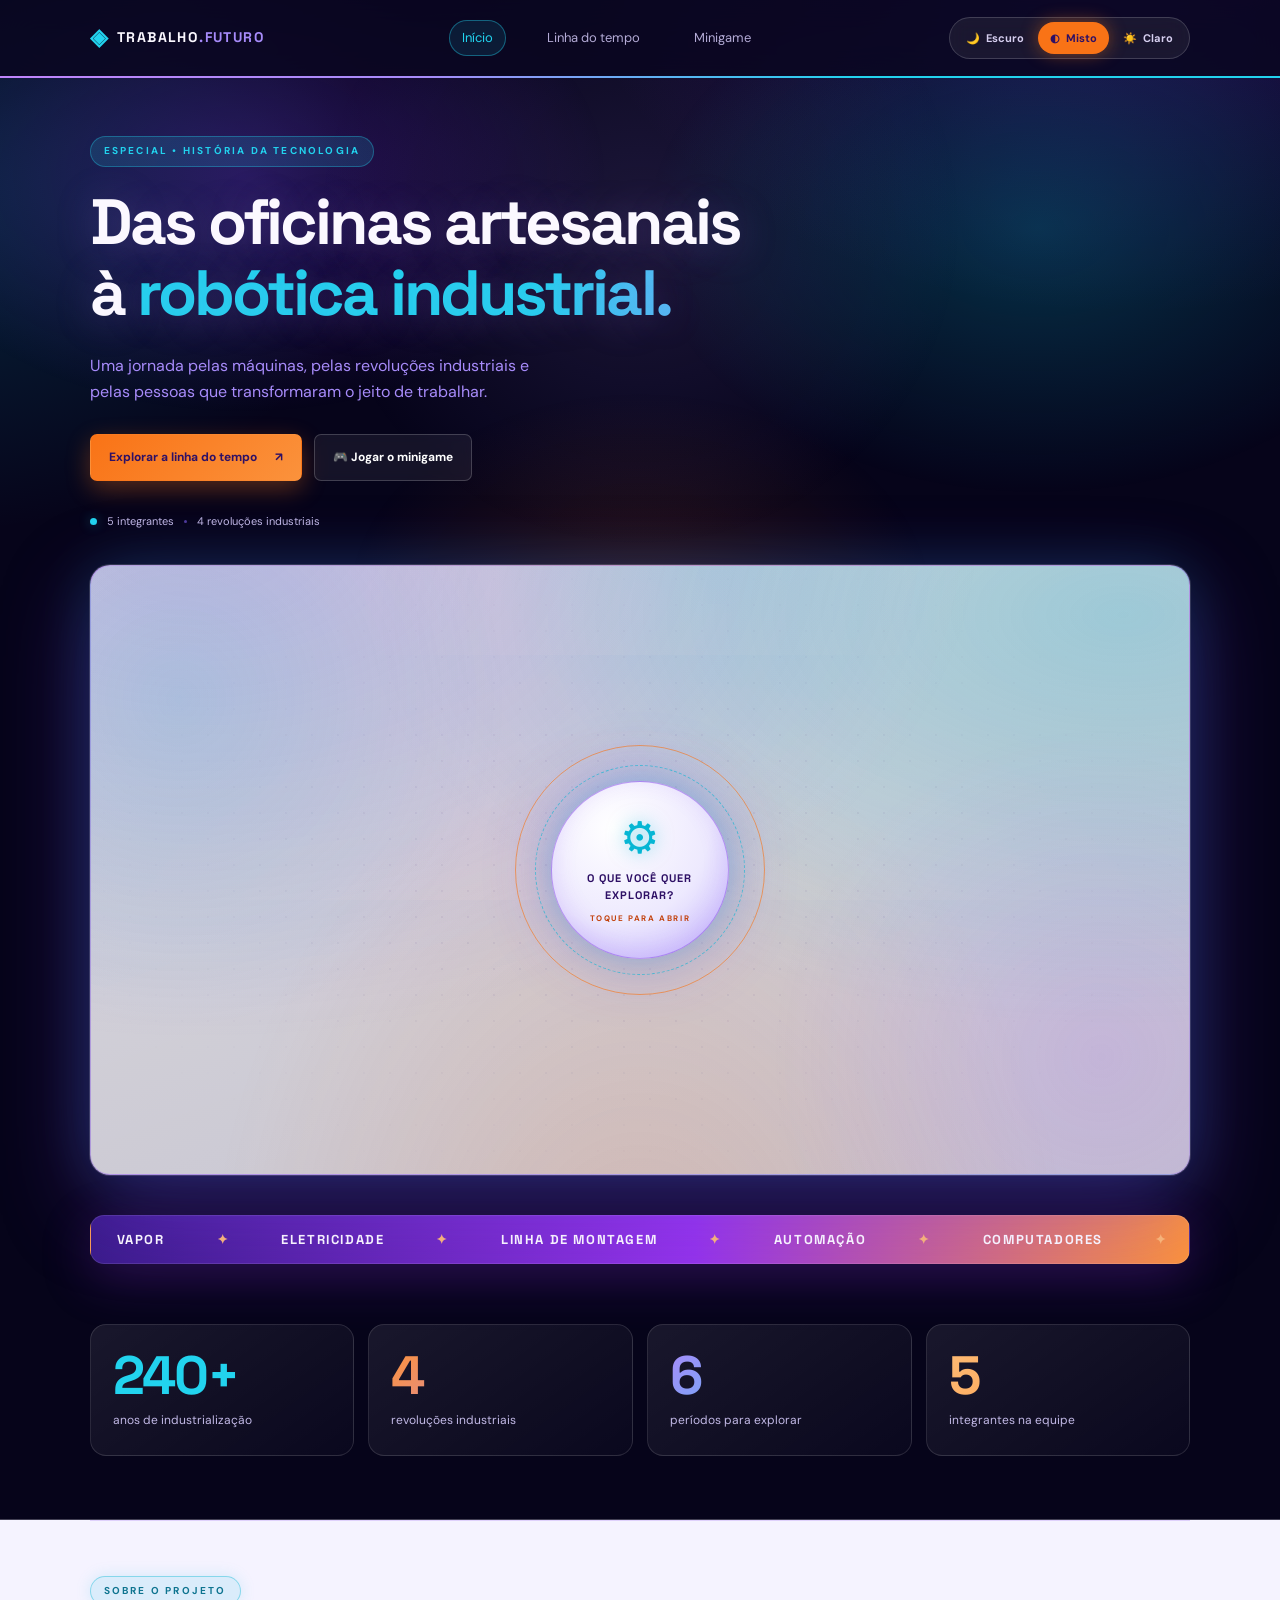
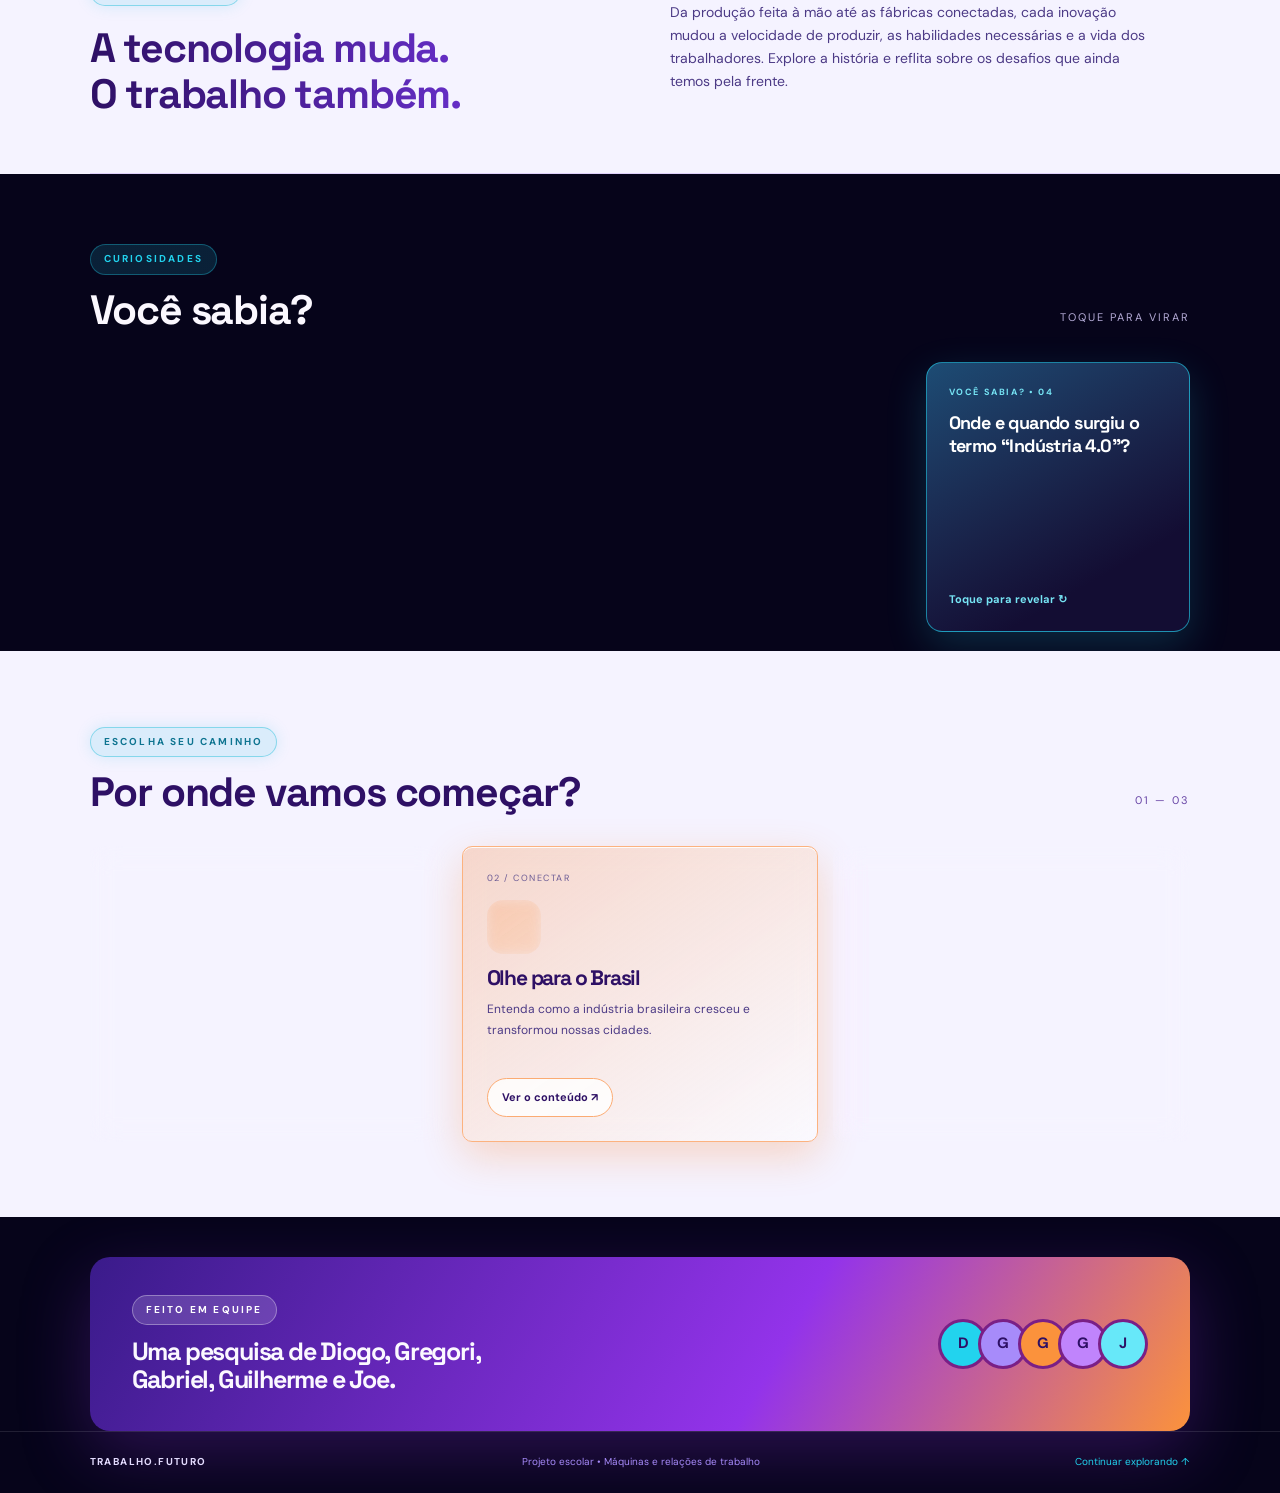
==== commit 2a6b6e92: "v9" ====
--- a/index.html
+++ b/index.html
@@ -5,7 +5,10 @@
   <meta charset="UTF-8">
   <meta name="viewport" content="width=device-width, initial-scale=1.0">
   <title>Da Oficina à Robótica — Início</title>
+  <script>try { var t = localStorage.getItem("tema-site"); document.documentElement.dataset.tema = (t === "escuro" || t === "claro" || t === "misto") ? t : "misto" } catch (e) { document.documentElement.dataset.tema = "misto" }</script>
+  <meta name="theme-color" content="#0a0720">
   <link rel="stylesheet" href="style.css">
+  <script src="carros.js" defer></script>
   <script src="script.js" defer></script>
 </head>
 
@@ -15,6 +18,13 @@
         class="marca-claro">.FUTURO</span></a>
     <nav><a class="selecionado" href="index.html">Início</a><a href="conteudo.html">Linha do tempo</a><a
         href="cidade.html">Minigame</a></nav>
+    <div class="tema-seletor" role="group" aria-label="Aparência do site"><button type="button" data-tema="escuro"
+        aria-pressed="false" title="Modo escuro completo"><span
+          aria-hidden="true">🌙</span><b>Escuro</b></button><button type="button" data-tema="misto" aria-pressed="true"
+        title="Alterna seções escuras e claras"><span aria-hidden="true">◐</span><b>Misto</b></button><button
+        type="button" data-tema="claro" aria-pressed="false"
+        title="Modo claro completo (melhor para quem enxerga melhor com fundo claro)"><span
+          aria-hidden="true">☀️</span><b>Claro</b></button></div>
   </header>
   <main>
     <section class="hero">
--- a/style.css
+++ b/style.css
@@ -1,3437 +1,8174 @@
+/* ===== MUNDO-SENAI • style.css =====
+   Três aparências controladas por <html data-tema="escuro|misto|claro">:
+   1) BASE ESCURA (vale para escuro e misto)
+   2) TEMA CLARO completo (html[data-tema="claro"])
+   3) MISTO: seções claras intercaladas (html[data-tema="misto"])
+   4) Componentes novos (seletor de tema, evolução dos carros)
+   ================================== */
 @import url('https://fonts.googleapis.com/css2?family=DM+Sans:wght@400;500;600;700&family=Space+Grotesk:wght@400;500;600;700&display=swap');
 
 :root {
-  --bg: #0a0720;
-  --panel: #15102f;
-  --panel2: #1c1540;
-  --text: #fbf8ff;
-  --muted: #b4abd6;
-  --line: #2d2358;
-  --green: #c6ff4a;
-  --orange: #ff8a3d;
-  --purple: #a07bff;
-  --pink: #ff4f9a;
-  --cyan: #33e1ff;
-  --yellow: #ffd23f
+   --bg: #0a0720;
+   --panel: #15102f;
+   --panel2: #1c1540;
+   --text: #fbf8ff;
+   --muted: #b4abd6;
+   --line: #2d2358;
+   --green: #22d3ee;
+   --orange: #fb923c;
+   --purple: #a78bfa;
+   --pink: #c084fc;
+   --cyan: #22d3ee;
+   --yellow: #fdba74
 }
 
 * {
-  margin: 0;
-  padding: 0;
-  box-sizing: border-box
+   margin: 0;
+   padding: 0;
+   box-sizing: border-box
 }
 
 html {
-  scroll-behavior: smooth
+   scroll-behavior: smooth
 }
 
 body {
-  background: radial-gradient(ellipse at 50% 30%, #0d0628 0%, var(--bg) 55%);
-  color: var(--text);
-  font-family: 'DM Sans', sans-serif;
-  line-height: 1.65;
-  min-height: 100vh
+   background: radial-gradient(ellipse at 50% 30%, #0d0628 0%, var(--bg) 55%);
+   color: var(--text);
+   font-family: 'DM Sans', sans-serif;
+   line-height: 1.65;
+   min-height: 100vh
 }
 
 a {
-  color: inherit;
-  text-decoration: none
+   color: inherit;
+   text-decoration: none
 }
 
 .topo {
-  height: 78px;
-  padding: 0 7%;
-  display: flex;
-  align-items: center;
-  justify-content: space-between;
-  border-bottom: 1px solid #ffffff0c;
-  position: sticky;
-  top: 0;
-  background: #070415ed;
-  backdrop-filter: blur(16px);
-  z-index: 10
+   height: 78px;
+   padding: 0 7%;
+   display: flex;
+   align-items: center;
+   justify-content: space-between;
+   border-bottom: 1px solid #ffffff0c;
+   position: sticky;
+   top: 0;
+   background: #070415ed;
+   backdrop-filter: blur(16px);
+   z-index: 10
 }
 
 .marca {
-  font-family: 'Space Grotesk', sans-serif;
-  font-weight: 700;
-  letter-spacing: 1.4px;
-  font-size: 14px;
-  display: flex;
-  align-items: center;
-  gap: 8px
+   font-family: 'Space Grotesk', sans-serif;
+   font-weight: 700;
+   letter-spacing: 1.4px;
+   font-size: 14px;
+   display: flex;
+   align-items: center;
+   gap: 8px
 }
 
 .marca-icone {
-  color: var(--green);
-  font-size: 23px
+   color: var(--green);
+   font-size: 23px
 }
 
 .marca-claro {
-  color: #7971a5;
-  margin-left: -7px
+   color: #7971a5;
+   margin-left: -7px
 }
 
 nav {
-  display: flex;
-  gap: 28px
+   display: flex;
+   gap: 28px
 }
 
 nav a {
-  font-size: 13px;
-  color: var(--muted);
-  transition: .2s
+   font-size: 13px;
+   color: var(--muted);
+   transition: .2s
 }
 
 nav a:hover,
 nav a.selecionado {
-  color: var(--text)
+   color: var(--text)
 }
 
 nav a.selecionado {
-  border-bottom: 1px solid var(--green);
-  padding-bottom: 7px
+   border-bottom: 1px solid var(--green);
+   padding-bottom: 7px
 }
 
 main {
-  width: min(1120px, 86%);
-  margin: 0 auto
+   width: min(1120px, 86%);
+   margin: 0 auto
 }
 
 .hero {
-  display: block;
-  padding: 58px 0 34px
+   display: block;
+   padding: 58px 0 34px
 }
 
 .sobrelinha {
-  color: var(--green);
-  font-size: 10px;
-  letter-spacing: 2.2px;
-  font-weight: 700;
-  margin-bottom: 20px
+   color: var(--green);
+   font-size: 10px;
+   letter-spacing: 2.2px;
+   font-weight: 700;
+   margin-bottom: 20px
 }
 
 h1,
 h2,
 h3 {
-  font-family: 'Space Grotesk', sans-serif;
-  line-height: 1.12;
-  letter-spacing: -1.2px
+   font-family: 'Space Grotesk', sans-serif;
+   line-height: 1.12;
+   letter-spacing: -1.2px
 }
 
 .hero h1 {
-  font-size: clamp(40px, 5vw, 65px);
-  letter-spacing: -2.9px
+   font-size: clamp(40px, 5vw, 65px);
+   letter-spacing: -2.9px
 }
 
 .hero h1 span,
 .titulo-conteudo h1 span {
-  color: var(--green)
+   color: var(--green)
 }
 
 .subtitulo {
-  color: var(--muted);
-  font-size: 16px;
-  max-width: 470px;
-  margin: 23px 0 28px
+   color: var(--muted);
+   font-size: 16px;
+   max-width: 470px;
+   margin: 23px 0 28px
 }
 
 .acoes {
-  display: flex;
-  gap: 12px;
-  flex-wrap: wrap
+   display: flex;
+   gap: 12px;
+   flex-wrap: wrap
 }
 
 .botao {
-  display: inline-flex;
-  justify-content: center;
-  align-items: center;
-  gap: 18px;
-  padding: 13px 18px;
-  border-radius: 7px;
-  font-size: 12px;
-  font-weight: 700;
-  cursor: pointer;
-  transition: transform .2s, background .2s, border-color .2s;
-  border: 1px solid transparent
+   display: inline-flex;
+   justify-content: center;
+   align-items: center;
+   gap: 18px;
+   padding: 13px 18px;
+   border-radius: 7px;
+   font-size: 12px;
+   font-weight: 700;
+   cursor: pointer;
+   transition: transform .2s, background .2s, border-color .2s;
+   border: 1px solid transparent
 }
 
 .botao:hover {
-  transform: translateY(-3px)
+   transform: translateY(-3px)
 }
 
 .principal {
-  background: var(--green);
-  color: #171b0f
+   background: var(--green);
+   color: #171b0f
 }
 
 .principal:hover {
-  background: #dcff91
+   background: #22d3ee
 }
 
 .discreto {
-  border-color: #23155a;
-  background: #0c0622;
-  color: #eee5dc
+   border-color: #23155a;
+   background: #0c0622;
+   color: #eee5dc
 }
 
 .discreto:hover {
-  border-color: #625b8e
+   border-color: #625b8e
 }
 
 .mini-info {
-  display: flex;
-  align-items: center;
-  gap: 10px;
-  color: #736ca1;
-  font-size: 11px;
-  margin-top: 31px
+   display: flex;
+   align-items: center;
+   gap: 10px;
+   color: #736ca1;
+   font-size: 11px;
+   margin-top: 31px
 }
 
 .mini-info i {
-  height: 3px;
-  width: 3px;
-  border-radius: 50%;
-  background: #4e3b9b
+   height: 3px;
+   width: 3px;
+   border-radius: 50%;
+   background: #4e3b9b
 }
 
 .ponto-verde {
-  height: 7px;
-  width: 7px;
-  background: var(--green);
-  border-radius: 50%;
-  box-shadow: 0 0 12px #c9f36b66
+   height: 7px;
+   width: 7px;
+   background: var(--green);
+   border-radius: 50%;
+   box-shadow: 0 0 12px #22d3ee66
 }
 
 .bloco-intro {
-  border-top: 1px solid var(--line);
-  border-bottom: 1px solid var(--line);
-  padding: 55px 0;
-  display: grid;
-  grid-template-columns: 1fr 1fr;
-  gap: 60px;
-  align-items: center
+   border-top: 1px solid var(--line);
+   border-bottom: 1px solid var(--line);
+   padding: 55px 0;
+   display: grid;
+   grid-template-columns: 1fr 1fr;
+   gap: 60px;
+   align-items: center
 }
 
 .bloco-intro h2,
 .secao-titulo h2,
 .equipe-faixa h2 {
-  font-size: clamp(28px, 3.4vw, 41px)
+   font-size: clamp(28px, 3.4vw, 41px)
 }
 
 .texto-longo {
-  color: var(--muted);
-  font-size: 14px;
-  max-width: 490px
+   color: var(--muted);
+   font-size: 14px;
+   max-width: 490px
 }
 
 .selecao {
-  padding: 75px 0
+   padding: 75px 0
 }
 
 .secao-titulo {
-  display: flex;
-  align-items: end;
-  justify-content: space-between;
-  gap: 20px
+   display: flex;
+   align-items: end;
+   justify-content: space-between;
+   gap: 20px
 }
 
 .secao-titulo .sobrelinha {
-  margin-bottom: 13px
+   margin-bottom: 13px
 }
 
 .contador {
-  font-size: 11px;
-  color: #513f98;
-  letter-spacing: 2px;
-  padding-bottom: 7px
+   font-size: 11px;
+   color: #513f98;
+   letter-spacing: 2px;
+   padding-bottom: 7px
 }
 
 .cards {
-  display: grid;
-  grid-template-columns: repeat(2, 1fr);
-  gap: 15px;
-  margin-top: 30px
+   display: grid;
+   grid-template-columns: repeat(2, 1fr);
+   gap: 15px;
+   margin-top: 30px
 }
 
 .card {
-  padding: 24px;
-  border: 1px solid #1b0e4c;
-  border-radius: 10px;
-  min-height: 250px;
-  display: flex;
-  flex-direction: column;
-  transition: transform .25s, border-color .25s, background .25s
+   padding: 24px;
+   border: 1px solid #1b0e4c;
+   border-radius: 10px;
+   min-height: 250px;
+   display: flex;
+   flex-direction: column;
+   transition: transform .25s, border-color .25s, background .25s
 }
 
 .card:hover {
-  transform: translateY(-6px);
-  border-color: #3e2896
+   transform: translateY(-6px);
+   border-color: #6d28d9
 }
 
 .card-verde {
-  background: linear-gradient(145deg, #26301b, #0c0820)
+   background: linear-gradient(145deg, #26301b, #0c0820)
 }
 
 .card-laranja {
-  background: linear-gradient(145deg, #150a44, #0c0723)
+   background: linear-gradient(145deg, #150a44, #0c0723)
 }
 
 .card-num {
-  font-size: 9px;
-  letter-spacing: 1.5px;
-  color: #9893ba
+   font-size: 9px;
+   letter-spacing: 1.5px;
+   color: #9893ba
 }
 
 .card-icone {
-  font-size: 33px;
-  margin: 14px 0 9px;
-  color: var(--green)
+   font-size: 33px;
+   margin: 14px 0 9px;
+   color: var(--green)
 }
 
 .card-laranja .card-icone {
-  color: var(--orange)
+   color: var(--orange)
 }
 
 .card h3 {
-  font-size: 21px;
-  margin-bottom: 10px
+   font-size: 21px;
+   margin-bottom: 10px
 }
 
 .card p {
-  color: var(--muted);
-  font-size: 12px;
-  line-height: 1.7
+   color: var(--muted);
+   font-size: 12px;
+   line-height: 1.7
 }
 
 .card-link {
-  font-size: 11px;
-  color: var(--green);
-  font-weight: 700;
-  margin-top: auto;
-  padding-top: 20px
+   font-size: 11px;
+   color: var(--green);
+   font-weight: 700;
+   margin-top: auto;
+   padding-top: 20px
 }
 
 .card-laranja .card-link {
-  color: var(--orange)
+   color: var(--orange)
 }
 
 .equipe-faixa {
-  padding: 40px 0 65px;
-  border-top: 1px solid var(--line);
-  display: flex;
-  justify-content: space-between;
-  align-items: center;
-  gap: 30px
+   padding: 40px 0 65px;
+   border-top: 1px solid var(--line);
+   display: flex;
+   justify-content: space-between;
+   align-items: center;
+   gap: 30px
 }
 
 .equipe-faixa .sobrelinha {
-  margin-bottom: 12px
+   margin-bottom: 12px
 }
 
 .equipe-faixa h2 {
-  font-size: 25px
+   font-size: 25px
 }
 
 .iniciais {
-  display: flex;
-  padding-left: 10px
+   display: flex;
+   padding-left: 10px
 }
 
 .iniciais span {
-  height: 42px;
-  width: 42px;
-  border: 3px solid var(--bg);
-  border-radius: 50%;
-  background: #314020;
-  color: var(--green);
-  display: grid;
-  place-items: center;
-  margin-left: -10px;
-  font-size: 12px;
-  font-weight: 700
+   height: 42px;
+   width: 42px;
+   border: 3px solid var(--bg);
+   border-radius: 50%;
+   background: #314020;
+   color: var(--green);
+   display: grid;
+   place-items: center;
+   margin-left: -10px;
+   font-size: 12px;
+   font-weight: 700
 }
 
 .iniciais span:nth-child(2) {
-  background: #200f66;
-  color: #ffc49e
+   background: #200f66;
+   color: #fb923c
 }
 
 .iniciais span:nth-child(3) {
-  background: #37304b;
-  color: #d1c2ff
+   background: #37304b;
+   color: #a78bfa
 }
 
 .iniciais span:nth-child(4) {
-  background: #34434a;
-  color: #b7e9ee
+   background: #34434a;
+   color: #22d3ee
 }
 
 .iniciais span:nth-child(5) {
-  background: #241073;
-  color: #ffe1ad
+   background: #241073;
+   color: #fb923c
 }
 
 footer {
-  border-top: 1px solid #ffffff12;
-  padding: 22px 7%;
-  display: flex;
-  justify-content: space-between;
-  gap: 20px;
-  color: #625b8e;
-  font-size: 10px
+   border-top: 1px solid #ffffff12;
+   padding: 22px 7%;
+   display: flex;
+   justify-content: space-between;
+   gap: 20px;
+   color: #625b8e;
+   font-size: 10px
 }
 
 footer span:first-child {
-  letter-spacing: 1.4px;
-  font-weight: 700;
-  color: #ada8c8
+   letter-spacing: 1.4px;
+   font-weight: 700;
+   color: #ada8c8
 }
 
 footer a {
-  color: var(--green)
-}
-
-/* Conteúdo */
+   color: var(--green)
+}
+
 .conteudo-main {
-  padding-bottom: 80px
+   padding-bottom: 80px
 }
 
 .titulo-conteudo {
-  padding: 70px 0 36px;
-  max-width: 740px
+   padding: 70px 0 36px;
+   max-width: 740px
 }
 
 .titulo-conteudo h1 {
-  font-size: clamp(42px, 6vw, 68px);
-  letter-spacing: -3px
+   font-size: clamp(42px, 6vw, 68px);
+   letter-spacing: -3px
 }
 
 .titulo-conteudo>p:last-child {
-  color: var(--muted);
-  max-width: 590px;
-  margin-top: 18px;
-  font-size: 14px
+   color: var(--muted);
+   max-width: 590px;
+   margin-top: 18px;
+   font-size: 14px
 }
 
 .filtros {
-  display: flex;
-  gap: 8px;
-  flex-wrap: wrap;
-  padding: 16px 0 25px;
-  border-bottom: 1px solid var(--line)
+   display: flex;
+   gap: 8px;
+   flex-wrap: wrap;
+   padding: 16px 0 25px;
+   border-bottom: 1px solid var(--line)
 }
 
 .filtro {
-  background: #0e0922;
-  border: 1px solid #1b0e4c;
-  color: #8d87b3;
-  border-radius: 30px;
-  padding: 9px 14px;
-  font: inherit;
-  font-size: 11px;
-  cursor: pointer;
-  transition: .2s
+   background: #0e0922;
+   border: 1px solid #1b0e4c;
+   color: #8d87b3;
+   border-radius: 30px;
+   padding: 9px 14px;
+   font: inherit;
+   font-size: 11px;
+   cursor: pointer;
+   transition: .2s
 }
 
 .filtro:hover {
-  border-color: #3f27a1;
-  color: #fff
+   border-color: #6d28d9;
+   color: #fff
 }
 
 .filtro.ativo {
-  background: var(--green);
-  border-color: var(--green);
-  color: #15180f;
-  font-weight: 700
+   background: var(--green);
+   border-color: var(--green);
+   color: #15180f;
+   font-weight: 700
 }
 
 .timeline-cards {
-  padding-top: 25px
+   padding-top: 25px
 }
 
 .etapa {
-  display: grid;
-  grid-template-columns: 170px 1fr;
-  gap: 22px;
-  padding: 28px 0 32px;
-  border-bottom: 1px solid var(--line);
-  animation: aparecer .35s ease
+   display: grid;
+   grid-template-columns: 170px 1fr;
+   gap: 22px;
+   padding: 28px 0 32px;
+   border-bottom: 1px solid var(--line);
+   animation: aparecer .35s ease
 }
 
 .etapa[hidden] {
-  display: none
+   display: none
 }
 
 .etapa-lateral {
-  display: flex;
-  flex-direction: column;
-  gap: 8px;
-  padding-top: 5px
+   display: flex;
+   flex-direction: column;
+   gap: 8px;
+   padding-top: 5px
 }
 
 .etapa-num {
-  font-family: 'Space Grotesk', sans-serif;
-  font-size: 40px;
-  color: var(--green);
-  line-height: 1
+   font-family: 'Space Grotesk', sans-serif;
+   font-size: 40px;
+   color: var(--green);
+   line-height: 1
 }
 
 .etapa-data {
-  font-size: 9px;
-  color: #6a639a;
-  letter-spacing: 1px
+   font-size: 9px;
+   color: #6a639a;
+   letter-spacing: 1px
 }
 
 .etapa-conteudo {
-  background: linear-gradient(130deg, #0d0823, #0c081b);
-  border: 1px solid #160c3f;
-  border-radius: 10px;
-  padding: 25px 28px
+   background: linear-gradient(130deg, #0d0823, #0c081b);
+   border: 1px solid #160c3f;
+   border-radius: 10px;
+   padding: 25px 28px
 }
 
 .etapa-topo {
-  display: flex;
-  justify-content: space-between;
-  align-items: center
+   display: flex;
+   justify-content: space-between;
+   align-items: center
 }
 
 .tag {
-  font-size: 9px;
-  letter-spacing: 1.4px;
-  color: var(--green);
-  background: #c9f36b13;
-  border: 1px solid #c9f36b2e;
-  padding: 5px 8px;
-  border-radius: 4px
+   font-size: 9px;
+   letter-spacing: 1.4px;
+   color: var(--green);
+   background: #22d3ee13;
+   border: 1px solid #22d3ee2e;
+   padding: 5px 8px;
+   border-radius: 4px
 }
 
 .etapa-simbolo {
-  font-size: 28px;
-  color: #a98d6a
+   font-size: 28px;
+   color: #a98d6a
 }
 
 .etapa h2 {
-  font-size: 25px;
-  margin: 16px 0 12px
+   font-size: 25px;
+   margin: 16px 0 12px
 }
 
 .etapa p {
-  color: #9892ba;
-  font-size: 13px;
-  line-height: 1.85
+   color: #9892ba;
+   font-size: 13px;
+   line-height: 1.85
 }
 
 .dados {
-  display: grid;
-  grid-template-columns: repeat(3, 1fr);
-  gap: 12px;
-  margin-top: 22px;
-  padding-top: 16px;
-  border-top: 1px solid #ffffff10
+   display: grid;
+   grid-template-columns: repeat(3, 1fr);
+   gap: 12px;
+   margin-top: 22px;
+   padding-top: 16px;
+   border-top: 1px solid #ffffff10
 }
 
 .dados span {
-  font-size: 10px;
-  color: #8a84b0
+   font-size: 10px;
+   color: #8a84b0
 }
 
 .dados b {
-  display: block;
-  color: #eee3d7;
-  font-size: 10px;
-  margin-bottom: 3px
+   display: block;
+   color: #eee3d7;
+   font-size: 10px;
+   margin-bottom: 3px
 }
 
 .reflexao-final {
-  margin-top: 60px;
-  padding: 38px;
-  border: 1px solid #241560;
-  border-radius: 10px;
-  background: radial-gradient(ellipse at 90% 10%, #3a3b1c, #0d0823 65%)
+   margin-top: 60px;
+   padding: 38px;
+   border: 1px solid #241560;
+   border-radius: 10px;
+   background: radial-gradient(ellipse at 90% 10%, #3a3b1c, #0d0823 65%)
 }
 
 .reflexao-final h2 {
-  font-size: clamp(27px, 4vw, 39px);
-  max-width: 650px;
-  margin: 17px 0
+   font-size: clamp(27px, 4vw, 39px);
+   max-width: 650px;
+   margin: 17px 0
 }
 
 .reflexao-final p {
-  color: var(--muted);
-  font-size: 13px;
-  max-width: 670px;
-  margin-bottom: 22px
+   color: var(--muted);
+   font-size: 13px;
+   max-width: 670px;
+   margin-bottom: 22px
 }
 
 .fontes {
-  padding: 50px 0 0
+   padding: 50px 0 0
 }
 
 .fontes h2 {
-  font-size: 22px;
-  margin-bottom: 17px
+   font-size: 22px;
+   margin-bottom: 17px
 }
 
 .fontes>a {
-  display: block;
-  color: var(--green);
-  font-size: 12px;
-  margin: 9px 0
+   display: block;
+   color: var(--green);
+   font-size: 12px;
+   margin: 9px 0
 }
 
 .fontes p {
-  font-size: 10px;
-  color: #544299;
-  margin-top: 17px
+   font-size: 10px;
+   color: #544299;
+   margin-top: 17px
 }
 
 @keyframes aparecer {
-  from {
-    opacity: .2;
-    transform: translateY(8px)
-  }
-
-  to {
-    opacity: 1;
-    transform: translateY(0)
-  }
+   from {
+      opacity: .2;
+      transform: translateY(8px)
+   }
+
+   to {
+      opacity: 1;
+      transform: translateY(0)
+   }
 }
 
 @media(max-width:760px) {
-  .topo {
-    padding: 0 5%;
-    height: auto;
-    min-height: 72px;
-    flex-wrap: wrap;
-    gap: 10px;
-    padding-top: 14px;
-    padding-bottom: 14px
-  }
-
-  nav {
-    gap: 16px
-  }
-
-  nav a {
-    font-size: 11px
-  }
-
-  main {
-    width: 90%
-  }
-
-  .hero {
-    padding-top: 50px
-  }
-
-  .hero h1 {
-    font-size: clamp(39px, 10vw, 60px)
-  }
-
-  .bloco-intro {
-    grid-template-columns: 1fr;
-    gap: 20px;
-    padding: 40px 0
-  }
-
-  .cards {
-    grid-template-columns: 1fr
-  }
-
-  .card {
-    min-height: 220px
-  }
-
-  .equipe-faixa {
-    align-items: flex-start;
-    flex-direction: column
-  }
-
-  .etapa {
-    grid-template-columns: 1fr;
-    gap: 12px
-  }
-
-  .etapa-lateral {
-    flex-direction: row;
-    align-items: center;
-    gap: 13px
-  }
-
-  .etapa-num {
-    font-size: 28px
-  }
-
-  .etapa-conteudo {
-    padding: 20px
-  }
-
-  .dados {
-    grid-template-columns: 1fr;
-    gap: 9px
-  }
-
-  .titulo-conteudo {
-    padding-top: 55px
-  }
-
-  .filtros {
-    gap: 6px
-  }
-
-  .filtro {
-    font-size: 10px;
-    padding: 8px 11px
-  }
-
-  .reflexao-final {
-    padding: 25px
-  }
-
-  footer {
-    flex-wrap: wrap;
-    padding: 20px 5%
-  }
-
-  footer span:nth-child(2) {
-    order: 3;
-    width: 100%
-  }
+   .topo {
+      padding: 0 5%;
+      height: auto;
+      min-height: 72px;
+      flex-wrap: wrap;
+      gap: 10px;
+      padding-top: 14px;
+      padding-bottom: 14px
+   }
+
+   nav {
+      gap: 16px
+   }
+
+   nav a {
+      font-size: 11px
+   }
+
+   main {
+      width: 90%
+   }
+
+   .hero {
+      padding-top: 50px
+   }
+
+   .hero h1 {
+      font-size: clamp(39px, 10vw, 60px)
+   }
+
+   .bloco-intro {
+      grid-template-columns: 1fr;
+      gap: 20px;
+      padding: 40px 0
+   }
+
+   .cards {
+      grid-template-columns: 1fr
+   }
+
+   .card {
+      min-height: 220px
+   }
+
+   .equipe-faixa {
+      align-items: flex-start;
+      flex-direction: column
+   }
+
+   .etapa {
+      grid-template-columns: 1fr;
+      gap: 12px
+   }
+
+   .etapa-lateral {
+      flex-direction: row;
+      align-items: center;
+      gap: 13px
+   }
+
+   .etapa-num {
+      font-size: 28px
+   }
+
+   .etapa-conteudo {
+      padding: 20px
+   }
+
+   .dados {
+      grid-template-columns: 1fr;
+      gap: 9px
+   }
+
+   .titulo-conteudo {
+      padding-top: 55px
+   }
+
+   .filtros {
+      gap: 6px
+   }
+
+   .filtro {
+      font-size: 10px;
+      padding: 8px 11px
+   }
+
+   .reflexao-final {
+      padding: 25px
+   }
+
+   footer {
+      flex-wrap: wrap;
+      padding: 20px 5%
+   }
+
+   footer span:nth-child(2) {
+      order: 3;
+      width: 100%
+   }
 }
 
 @media(prefers-reduced-motion:reduce) {
 
-  *,
-  *::before,
-  *::after {
-    scroll-behavior: auto !important;
-    animation: none !important;
-    transition: none !important
-  }
-}
-
-/* ============ Banner interativo (palco) ============ */
+   *,
+   *::before,
+   *::after {
+      scroll-behavior: auto !important;
+      animation: none !important;
+      transition: none !important
+   }
+}
+
 .palco {
-  position: relative;
-  height: 610px;
-  margin: 0 0 70px;
-  border: 1px solid #1a0c50;
-  border-radius: 20px;
-  overflow: hidden;
-  background: radial-gradient(ellipse at 50% 108%, #170a48 0%, #0b0522 48%, #070318 100%);
-  isolation: isolate
+   position: relative;
+   height: 610px;
+   margin: 0 0 70px;
+   border: 1px solid #1a0c50;
+   border-radius: 20px;
+   overflow: hidden;
+   background: radial-gradient(ellipse at 50% 108%, #170a48 0%, #0b0522 48%, #070318 100%);
+   isolation: isolate
 }
 
 .palco::before {
-  content: "";
-  position: absolute;
-  inset: 0;
-  background-image: radial-gradient(#ffffff0d 1px, transparent 1.2px);
-  background-size: 26px 26px;
-  mask-image: radial-gradient(ellipse at center, #000 30%, transparent 78%);
-  -webkit-mask-image: radial-gradient(ellipse at center, #000 30%, transparent 78%);
-  z-index: -1
+   content: "";
+   position: absolute;
+   inset: 0;
+   background-image: radial-gradient(#ffffff0d 1px, transparent 1.2px);
+   background-size: 26px 26px;
+   mask-image: radial-gradient(ellipse at center, #000 30%, transparent 78%);
+   -webkit-mask-image: radial-gradient(ellipse at center, #000 30%, transparent 78%);
+   z-index: -1
 }
 
 .palco-voltar {
-  position: absolute;
-  top: 18px;
-  left: 20px;
-  z-index: 6;
-  display: inline-flex;
-  align-items: center;
-  gap: 8px;
-  padding: 10px 16px;
-  border-radius: 30px;
-  border: 1px solid #2a1875;
-  background: #0d062ae6;
-  color: #f1e8de;
-  font: inherit;
-  font-size: 12px;
-  font-weight: 700;
-  cursor: pointer;
-  backdrop-filter: blur(8px);
-  transition: border-color .2s, color .2s, transform .2s
+   position: absolute;
+   top: 18px;
+   left: 20px;
+   z-index: 6;
+   display: inline-flex;
+   align-items: center;
+   gap: 8px;
+   padding: 10px 16px;
+   border-radius: 30px;
+   border: 1px solid #2a1875;
+   background: #0d062ae6;
+   color: #f1e8de;
+   font: inherit;
+   font-size: 12px;
+   font-weight: 700;
+   cursor: pointer;
+   backdrop-filter: blur(8px);
+   transition: border-color .2s, color .2s, transform .2s
 }
 
 .palco-voltar:hover,
 .palco-voltar:focus-visible {
-  border-color: var(--green);
-  color: var(--green);
-  transform: translateX(-3px);
-  outline: none
+   border-color: var(--green);
+   color: var(--green);
+   transform: translateX(-3px);
+   outline: none
 }
 
 .palco-voltar[hidden] {
-  display: none
-}
-
-/* botão central */
+   display: none
+}
+
 .hub {
-  position: absolute;
-  left: 50%;
-  top: 50%;
-  width: 250px;
-  height: 250px;
-  margin: -125px 0 0 -125px;
-  border: 0;
-  background: none;
-  color: inherit;
-  font: inherit;
-  cursor: pointer;
-  display: grid;
-  place-items: center;
-  transition: opacity .45s, transform .55s cubic-bezier(.6, 0, .2, 1);
-  z-index: 3
+   position: absolute;
+   left: 50%;
+   top: 50%;
+   width: 250px;
+   height: 250px;
+   margin: -125px 0 0 -125px;
+   border: 0;
+   background: none;
+   color: inherit;
+   font: inherit;
+   cursor: pointer;
+   display: grid;
+   place-items: center;
+   transition: opacity .45s, transform .55s cubic-bezier(.6, 0, .2, 1);
+   z-index: 3
 }
 
 .hub-anel {
-  position: absolute;
-  border-radius: 50%;
-  aspect-ratio: 1;
-  border: 1px solid #c9f36b33
+   position: absolute;
+   border-radius: 50%;
+   aspect-ratio: 1;
+   border: 1px solid #22d3ee33
 }
 
 .hub-anel-1 {
-  width: 250px;
-  animation: pulsar 3.2s ease-out infinite
+   width: 250px;
+   animation: pulsar 3.2s ease-out infinite
 }
 
 .hub-anel-2 {
-  width: 210px;
-  border-style: dashed;
-  animation: girar 24s linear infinite
+   width: 210px;
+   border-style: dashed;
+   animation: girar 24s linear infinite
 }
 
 .hub-nucleo {
-  width: 178px;
-  height: 178px;
-  border-radius: 50%;
-  display: flex;
-  flex-direction: column;
-  align-items: center;
-  justify-content: center;
-  text-align: center;
-  background: radial-gradient(circle at 35% 28%, #1c0d58, #09041e 70%);
-  border: 1px solid #2c148b;
-  box-shadow: 0 0 80px #e0833a2e, inset 0 0 30px #00000066;
-  transition: transform .25s, border-color .25s, box-shadow .25s
+   width: 178px;
+   height: 178px;
+   border-radius: 50%;
+   display: flex;
+   flex-direction: column;
+   align-items: center;
+   justify-content: center;
+   text-align: center;
+   background: radial-gradient(circle at 35% 28%, #1c0d58, #09041e 70%);
+   border: 1px solid #2c148b;
+   box-shadow: 0 0 80px #fb923c2e, inset 0 0 30px #00000066;
+   transition: transform .25s, border-color .25s, box-shadow .25s
 }
 
 .hub:hover .hub-nucleo,
 .hub:focus-visible .hub-nucleo {
-  transform: scale(1.07);
-  border-color: var(--green);
-  box-shadow: 0 0 90px #c9f36b30, inset 0 0 30px #00000066
+   transform: scale(1.07);
+   border-color: var(--green);
+   box-shadow: 0 0 90px #22d3ee30, inset 0 0 30px #00000066
 }
 
 .hub:focus-visible {
-  outline: none
+   outline: none
 }
 
 .hub .simbolo {
-  font-size: 44px;
-  color: var(--green);
-  line-height: 1.1;
-  display: block
+   font-size: 44px;
+   color: var(--green);
+   line-height: 1.1;
+   display: block
 }
 
 .hub strong {
-  font-size: 11px;
-  letter-spacing: 1px;
-  line-height: 1.5;
-  margin-top: 8px;
-  font-family: 'Space Grotesk', sans-serif
+   font-size: 11px;
+   letter-spacing: 1px;
+   line-height: 1.5;
+   margin-top: 8px;
+   font-family: 'Space Grotesk', sans-serif
 }
 
 .hub small {
-  font-size: 8px;
-  letter-spacing: 1.6px;
-  color: var(--green);
-  margin-top: 9px;
-  font-weight: 700
+   font-size: 8px;
+   letter-spacing: 1.6px;
+   color: var(--green);
+   margin-top: 9px;
+   font-weight: 700
 }
 
 .palco:not([data-estado="inicio"]) .hub {
-  opacity: 0;
-  transform: scale(.35);
-  pointer-events: none;
-  visibility: hidden;
-  transition: opacity .35s, transform .45s, visibility 0s .45s
-}
-
-/* modelos */
+   opacity: 0;
+   transform: scale(.35);
+   pointer-events: none;
+   visibility: hidden;
+   transition: opacity .35s, transform .45s, visibility 0s .45s
+}
+
 .modelos {
-  position: absolute;
-  inset: 0
+   position: absolute;
+   inset: 0
 }
 
 .modelo {
-  --cor: #c9f36b;
-  position: absolute;
-  left: calc(50% - 79px);
-  top: calc(50% - 100px);
-  width: 158px;
-  padding: 0;
-  border: 0;
-  background: none;
-  color: inherit;
-  font: inherit;
-  cursor: pointer;
-  display: flex;
-  flex-direction: column;
-  align-items: center;
-  gap: 10px;
-  opacity: 0;
-  visibility: hidden;
-  pointer-events: none;
-  transform: scale(.15);
-  transform-origin: center;
-  transition: left .65s cubic-bezier(.2, .9, .25, 1) var(--d), top .65s cubic-bezier(.2, .9, .25, 1) var(--d), transform .6s cubic-bezier(.2, .9, .25, 1) var(--d), opacity .4s var(--d), visibility 0s .6s;
-  -webkit-tap-highlight-color: transparent
+   --cor: #22d3ee;
+   position: absolute;
+   left: calc(50% - 79px);
+   top: calc(50% - 100px);
+   width: 158px;
+   padding: 0;
+   border: 0;
+   background: none;
+   color: inherit;
+   font: inherit;
+   cursor: pointer;
+   display: flex;
+   flex-direction: column;
+   align-items: center;
+   gap: 10px;
+   opacity: 0;
+   visibility: hidden;
+   pointer-events: none;
+   transform: scale(.15);
+   transform-origin: center;
+   transition: left .65s cubic-bezier(.2, .9, .25, 1) var(--d), top .65s cubic-bezier(.2, .9, .25, 1) var(--d), transform .6s cubic-bezier(.2, .9, .25, 1) var(--d), opacity .4s var(--d), visibility 0s .6s;
+   -webkit-tap-highlight-color: transparent
 }
 
 .modelo:focus-visible {
-  outline: none
+   outline: none
 }
 
 .palco[data-estado="aberto"] .modelo {
-  left: var(--x);
-  top: var(--y);
-  opacity: 1;
-  visibility: visible;
-  pointer-events: auto;
-  transform: scale(1);
-  transition: left .65s cubic-bezier(.2, .9, .25, 1) var(--d), top .65s cubic-bezier(.2, .9, .25, 1) var(--d), transform .6s cubic-bezier(.2, .9, .25, 1) var(--d), opacity .4s var(--d), visibility 0s 0s
+   left: var(--x);
+   top: var(--y);
+   opacity: 1;
+   visibility: visible;
+   pointer-events: auto;
+   transform: scale(1);
+   transition: left .65s cubic-bezier(.2, .9, .25, 1) var(--d), top .65s cubic-bezier(.2, .9, .25, 1) var(--d), transform .6s cubic-bezier(.2, .9, .25, 1) var(--d), opacity .4s var(--d), visibility 0s 0s
 }
 
 .modelo-flutua {
-  display: block;
-  animation: flutuar 5.5s ease-in-out var(--f) infinite
+   display: block;
+   animation: flutuar 5.5s ease-in-out var(--f) infinite
 }
 
 .modelo-arte {
-  display: grid;
-  place-items: center;
-  width: 150px;
-  height: 150px;
-  border-radius: 26px;
-  color: var(--cor);
-  background: radial-gradient(circle at 50% 38%, color-mix(in srgb, var(--cor) 24%, #0c0525) 0%, #0a0521 70%);
-  border: 1px solid color-mix(in srgb, var(--cor) 34%, #110836);
-  box-shadow: 0 18px 38px #0007, 0 0 40px color-mix(in srgb, var(--cor) 14%, transparent);
-  transition: transform .18s ease-out, box-shadow .25s, border-color .25s;
-  will-change: transform
+   display: grid;
+   place-items: center;
+   width: 150px;
+   height: 150px;
+   border-radius: 26px;
+   color: color-mix(in srgb, var(--cor) 62%, #fff);
+   background: radial-gradient(circle at 50% 38%, color-mix(in srgb, var(--cor) 24%, #0c0525) 0%, #0a0521 70%);
+   border: 1px solid color-mix(in srgb, var(--cor) 34%, #110836);
+   box-shadow: 0 18px 38px #0007, 0 0 40px color-mix(in srgb, var(--cor) 14%, transparent);
+   transition: transform .18s ease-out, box-shadow .25s, border-color .25s;
+   will-change: transform
 }
 
 .modelo-arte svg {
-  width: 96px;
-  height: 96px;
-  filter: drop-shadow(0 6px 10px #0008);
-  transform: translateZ(30px)
+   width: 96px;
+   height: 96px;
+   filter: drop-shadow(0 6px 10px #0008);
+   transform: translateZ(30px)
 }
 
 .modelo:hover .modelo-arte,
 .modelo:focus-visible .modelo-arte {
-  border-color: var(--cor);
-  box-shadow: 0 22px 46px #000a, 0 0 56px color-mix(in srgb, var(--cor) 28%, transparent)
+   border-color: var(--cor);
+   box-shadow: 0 22px 46px #000a, 0 0 56px color-mix(in srgb, var(--cor) 28%, transparent)
 }
 
 .modelo-rotulo {
-  display: inline-flex;
-  align-items: center;
-  gap: 9px;
-  padding: 7px 12px;
-  border-radius: 30px;
-  border: 1px solid #251660;
-  background: #0d0629e8;
-  font-size: 11px;
-  font-weight: 600;
-  color: #efe5da;
-  white-space: nowrap;
-  transition: border-color .2s, color .2s
+   display: inline-flex;
+   align-items: center;
+   gap: 9px;
+   padding: 7px 12px;
+   border-radius: 30px;
+   border: 1px solid #251660;
+   background: #0d0629e8;
+   font-size: 11px;
+   font-weight: 600;
+   color: #efe5da;
+   white-space: nowrap;
+   transition: border-color .2s, color .2s
 }
 
 .modelo-rotulo i {
-  width: 11px;
-  height: 11px;
-  border-radius: 50%;
-  border: 1.5px solid #676095;
-  transition: .2s
+   width: 11px;
+   height: 11px;
+   border-radius: 50%;
+   border: 1.5px solid #676095;
+   transition: .2s
 }
 
 .modelo:hover .modelo-rotulo,
 .modelo:focus-visible .modelo-rotulo {
-  border-color: var(--cor);
-  color: #fff
+   border-color: var(--cor);
+   color: #fff
 }
 
 .modelo:hover .modelo-rotulo i,
 .modelo:focus-visible .modelo-rotulo i {
-  border-color: var(--cor);
-  background: var(--cor)
-}
-
-/* modelo escolhido: os outros somem */
+   border-color: var(--cor);
+   background: var(--cor)
+}
+
 .palco[data-estado="detalhe"] .modelo:not(.escolhido) {
-  opacity: 0;
-  visibility: hidden;
-  pointer-events: none;
-  transform: scale(.4);
-  transition: transform .4s, opacity .3s, visibility 0s .35s
+   opacity: 0;
+   visibility: hidden;
+   pointer-events: none;
+   transform: scale(.4);
+   transition: transform .4s, opacity .3s, visibility 0s .35s
 }
 
 .palco[data-estado="detalhe"] .modelo.escolhido {
-  left: 5%;
-  top: 50%;
-  opacity: 1;
-  visibility: visible;
-  pointer-events: none;
-  transform: translateY(-50%) scale(1.5);
-  transform-origin: left center;
-  transition: left .6s cubic-bezier(.2, .9, .25, 1), top .6s cubic-bezier(.2, .9, .25, 1), transform .6s cubic-bezier(.2, .9, .25, 1)
+   left: 5%;
+   top: 50%;
+   opacity: 1;
+   visibility: visible;
+   pointer-events: none;
+   transform: translateY(-50%) scale(1.5);
+   transform-origin: left center;
+   transition: left .6s cubic-bezier(.2, .9, .25, 1), top .6s cubic-bezier(.2, .9, .25, 1), transform .6s cubic-bezier(.2, .9, .25, 1)
 }
 
 .palco[data-estado="detalhe"] .modelo.escolhido .modelo-rotulo i {
-  border-color: var(--cor);
-  background: var(--cor)
+   border-color: var(--cor);
+   background: var(--cor)
 }
 
 .palco-dica {
-  position: absolute;
-  left: 0;
-  right: 0;
-  bottom: 16px;
-  text-align: center;
-  font-size: 11px;
-  letter-spacing: 1.2px;
-  color: #7a73a6;
-  text-transform: uppercase;
-  animation: aparecer .6s ease .5s both
+   position: absolute;
+   left: 0;
+   right: 0;
+   bottom: 16px;
+   text-align: center;
+   font-size: 11px;
+   letter-spacing: 1.2px;
+   color: #7a73a6;
+   text-transform: uppercase;
+   animation: aparecer .6s ease .5s both
 }
 
 .palco-dica[hidden] {
-  display: none
-}
-
-/* painel de informações */
+   display: none
+}
+
 .painel {
-  --cor: #c9f36b;
-  position: absolute;
-  left: 36%;
-  right: 3%;
-  top: 5%;
-  bottom: 5%;
-  overflow: auto;
-  padding: 30px 32px;
-  border-radius: 16px;
-  border: 1px solid color-mix(in srgb, var(--cor) 28%, #1b0e4c);
-  background: linear-gradient(150deg, #0e062eee, #080418f2 78%);
-  box-shadow: 0 20px 70px #000a;
-  opacity: 0;
-  visibility: hidden;
-  transform: translateX(34px);
-  transition: opacity .3s, transform .3s, visibility 0s .3s;
-  scrollbar-width: thin;
-  scrollbar-color: #251660 transparent
+   --cor: #22d3ee;
+   position: absolute;
+   left: 36%;
+   right: 3%;
+   top: 5%;
+   bottom: 5%;
+   overflow: auto;
+   padding: 30px 32px;
+   border-radius: 16px;
+   border: 1px solid color-mix(in srgb, var(--cor) 28%, #1b0e4c);
+   background: linear-gradient(150deg, #0e062eee, #080418f2 78%);
+   box-shadow: 0 20px 70px #000a;
+   opacity: 0;
+   visibility: hidden;
+   transform: translateX(34px);
+   transition: opacity .3s, transform .3s, visibility 0s .3s;
+   scrollbar-width: thin;
+   scrollbar-color: #251660 transparent
 }
 
 .palco[data-estado="detalhe"] .painel {
-  opacity: 1;
-  visibility: visible;
-  transform: none;
-  transition: opacity .5s .4s, transform .55s cubic-bezier(.2, .9, .25, 1) .4s, visibility 0s .4s
+   opacity: 1;
+   visibility: visible;
+   transform: none;
+   transition: opacity .5s .4s, transform .55s cubic-bezier(.2, .9, .25, 1) .4s, visibility 0s .4s
 }
 
 .painel-data {
-  display: inline-block;
-  color: var(--cor);
-  font-family: 'Space Grotesk', sans-serif;
-  font-size: 12px;
-  font-weight: 700;
-  letter-spacing: 1.5px;
-  padding: 6px 10px;
-  border: 1px solid color-mix(in srgb, var(--cor) 40%, transparent);
-  border-radius: 5px;
-  background: color-mix(in srgb, var(--cor) 9%, transparent)
+   display: inline-block;
+   color: color-mix(in srgb, var(--cor) 62%, #fff);
+   font-family: 'Space Grotesk', sans-serif;
+   font-size: 12px;
+   font-weight: 700;
+   letter-spacing: 1.5px;
+   padding: 6px 10px;
+   border: 1px solid color-mix(in srgb, var(--cor) 40%, transparent);
+   border-radius: 5px;
+   background: color-mix(in srgb, var(--cor) 9%, transparent)
 }
 
 .painel-sub {
-  margin-top: 16px;
-  color: #8a84b0;
-  font-size: 11px;
-  letter-spacing: 1px;
-  text-transform: uppercase
+   margin-top: 16px;
+   color: #8a84b0;
+   font-size: 11px;
+   letter-spacing: 1px;
+   text-transform: uppercase
 }
 
 .painel h3 {
-  font-size: clamp(25px, 3.2vw, 36px);
-  margin: 5px 0 12px;
-  letter-spacing: -1.2px
+   font-size: clamp(25px, 3.2vw, 36px);
+   margin: 5px 0 12px;
+   letter-spacing: -1.2px
 }
 
 .painel-texto {
-  font-size: 13px;
-  color: #b1adcb;
-  line-height: 1.8;
-  max-width: 620px
+   font-size: 13px;
+   color: #b1adcb;
+   line-height: 1.8;
+   max-width: 620px
 }
 
 .painel-destaques {
-  display: grid;
-  grid-template-columns: repeat(3, 1fr);
-  gap: 10px;
-  margin: 20px 0
+   display: grid;
+   grid-template-columns: repeat(3, 1fr);
+   gap: 10px;
+   margin: 20px 0
 }
 
 .painel-destaques div {
-  padding: 12px 14px;
-  border-radius: 10px;
-  background: #ffffff08;
-  border: 1px solid #ffffff12
+   padding: 12px 14px;
+   border-radius: 10px;
+   background: #ffffff08;
+   border: 1px solid #ffffff12
 }
 
 .painel-destaques span {
-  display: block;
-  font-size: 9px;
-  letter-spacing: 1.3px;
-  color: #6d659d;
-  text-transform: uppercase
+   display: block;
+   font-size: 9px;
+   letter-spacing: 1.3px;
+   color: #6d659d;
+   text-transform: uppercase
 }
 
 .painel-destaques b {
-  display: block;
-  font-size: 13px;
-  color: var(--cor);
-  margin-top: 3px;
-  font-family: 'Space Grotesk', sans-serif;
-  line-height: 1.35
+   display: block;
+   font-size: 13px;
+   color: color-mix(in srgb, var(--cor) 62%, #fff);
+   margin-top: 3px;
+   font-family: 'Space Grotesk', sans-serif;
+   line-height: 1.35
 }
 
 .painel-blocos {
-  display: grid;
-  grid-template-columns: repeat(3, 1fr);
-  gap: 18px;
-  padding-top: 16px;
-  border-top: 1px solid #ffffff12
+   display: grid;
+   grid-template-columns: repeat(3, 1fr);
+   gap: 18px;
+   padding-top: 16px;
+   border-top: 1px solid #ffffff12
 }
 
 .painel-blocos span {
-  display: block;
-  color: var(--cor);
-  font-size: 9px;
-  font-weight: 700;
-  letter-spacing: 1.5px;
-  margin-bottom: 6px
+   display: block;
+   color: color-mix(in srgb, var(--cor) 62%, #fff);
+   font-size: 9px;
+   font-weight: 700;
+   letter-spacing: 1.5px;
+   margin-bottom: 6px
 }
 
 .painel-blocos p {
-  font-size: 12px;
-  color: #bcb8d2;
-  line-height: 1.7
+   font-size: 12px;
+   color: #bcb8d2;
+   line-height: 1.7
 }
 
 .painel-rodape {
-  display: flex;
-  align-items: center;
-  justify-content: space-between;
-  gap: 16px;
-  flex-wrap: wrap;
-  margin-top: 20px;
-  padding-top: 16px;
-  border-top: 1px solid #ffffff12
+   display: flex;
+   align-items: center;
+   justify-content: space-between;
+   gap: 16px;
+   flex-wrap: wrap;
+   margin-top: 20px;
+   padding-top: 16px;
+   border-top: 1px solid #ffffff12
 }
 
 .painel-marcos {
-  display: flex;
-  gap: 7px;
-  flex-wrap: wrap
+   display: flex;
+   gap: 7px;
+   flex-wrap: wrap
 }
 
 .painel-marcos em {
-  font-style: normal;
-  font-size: 10px;
-  color: #b5b1cd;
-  padding: 5px 10px;
-  border: 1px solid #251660;
-  border-radius: 30px;
-  background: #0c0625
+   font-style: normal;
+   font-size: 10px;
+   color: #b5b1cd;
+   padding: 5px 10px;
+   border: 1px solid #251660;
+   border-radius: 30px;
+   background: #0c0625
 }
 
 @keyframes flutuar {
 
-  0%,
-  100% {
-    transform: translateY(0)
-  }
-
-  50% {
-    transform: translateY(-9px)
-  }
+   0%,
+   100% {
+      transform: translateY(0)
+   }
+
+   50% {
+      transform: translateY(-9px)
+   }
 }
 
 @keyframes pulsar {
-  0% {
-    transform: scale(.82);
-    opacity: .9
-  }
-
-  100% {
-    transform: scale(1.22);
-    opacity: 0
-  }
+   0% {
+      transform: scale(.82);
+      opacity: .9
+   }
+
+   100% {
+      transform: scale(1.22);
+      opacity: 0
+   }
 }
 
 @keyframes girar {
-  to {
-    transform: rotate(360deg)
-  }
+   to {
+      transform: rotate(360deg)
+   }
 }
 
 @media(max-width:900px) {
-  .palco {
-    height: 640px
-  }
-
-  .painel {
-    left: 39%;
-    padding: 24px 22px
-  }
-
-  .painel-destaques,
-  .painel-blocos {
-    grid-template-columns: 1fr
-  }
-
-  .modelo {
-    width: 130px;
-    left: calc(50% - 65px)
-  }
-
-  .modelo-arte {
-    width: 122px;
-    height: 122px;
-    border-radius: 22px
-  }
-
-  .modelo-arte svg {
-    width: 78px;
-    height: 78px
-  }
-
-  .modelo-rotulo {
-    font-size: 10px;
-    padding: 6px 10px
-  }
+   .palco {
+      height: 640px
+   }
+
+   .painel {
+      left: 39%;
+      padding: 24px 22px
+   }
+
+   .painel-destaques,
+   .painel-blocos {
+      grid-template-columns: 1fr
+   }
+
+   .modelo {
+      width: 130px;
+      left: calc(50% - 65px)
+   }
+
+   .modelo-arte {
+      width: 122px;
+      height: 122px;
+      border-radius: 22px
+   }
+
+   .modelo-arte svg {
+      width: 78px;
+      height: 78px
+   }
+
+   .modelo-rotulo {
+      font-size: 10px;
+      padding: 6px 10px
+   }
 }
 
 @media(max-width:760px) {
-  .palco {
-    height: auto;
-    min-height: 440px;
-    padding: 68px 16px 26px;
-    margin-bottom: 50px
-  }
-
-  .hub {
-    position: relative;
-    left: auto;
-    top: auto;
-    margin: 30px auto
-  }
-
-  .modelos {
-    position: static;
-    display: none;
-    grid-template-columns: 1fr 1fr;
-    gap: 20px 10px
-  }
-
-  .palco:not([data-estado="inicio"]) .hub {
-    display: none
-  }
-
-  .palco[data-estado="aberto"] .modelos {
-    display: grid
-  }
-
-  .palco[data-estado="detalhe"] .modelos {
-    display: block
-  }
-
-  .modelo {
-    position: relative;
-    left: auto !important;
-    top: auto !important;
-    width: 100%;
-    margin: 0;
-    transform: none;
-    opacity: 0;
-    visibility: hidden
-  }
-
-  .palco[data-estado="aberto"] .modelo {
-    left: auto;
-    top: auto;
-    opacity: 1;
-    visibility: visible;
-    transform: none;
-    animation: aparecer .5s ease both
-  }
-
-  .palco[data-estado="detalhe"] .modelo:not(.escolhido) {
-    display: none
-  }
-
-  .palco[data-estado="detalhe"] .modelo.escolhido {
-    position: relative;
-    left: auto;
-    top: auto;
-    transform: none;
-    margin: 0 auto 18px;
-    width: 130px
-  }
-
-  .palco[data-estado="detalhe"] .modelo.escolhido .modelo-arte {
-    width: 122px;
-    height: 122px
-  }
-
-  .painel {
-    position: relative;
-    left: auto;
-    right: auto;
-    top: auto;
-    bottom: auto;
-    display: none;
-    transform: none;
-    padding: 22px 18px;
-    overflow: visible
-  }
-
-  .palco[data-estado="detalhe"] .painel {
-    display: block;
-    transition: none
-  }
-
-  .palco-dica {
-    position: static;
-    margin-top: 18px
-  }
-
-  .modelo-flutua {
-    animation-duration: 6s
-  }
+   .palco {
+      height: auto;
+      min-height: 440px;
+      padding: 68px 16px 26px;
+      margin-bottom: 50px
+   }
+
+   .hub {
+      position: relative;
+      left: auto;
+      top: auto;
+      margin: 30px auto
+   }
+
+   .modelos {
+      position: static;
+      display: none;
+      grid-template-columns: 1fr 1fr;
+      gap: 20px 10px
+   }
+
+   .palco:not([data-estado="inicio"]) .hub {
+      display: none
+   }
+
+   .palco[data-estado="aberto"] .modelos {
+      display: grid
+   }
+
+   .palco[data-estado="detalhe"] .modelos {
+      display: block
+   }
+
+   .modelo {
+      position: relative;
+      left: auto !important;
+      top: auto !important;
+      width: 100%;
+      margin: 0;
+      transform: none;
+      opacity: 0;
+      visibility: hidden
+   }
+
+   .palco[data-estado="aberto"] .modelo {
+      left: auto;
+      top: auto;
+      opacity: 1;
+      visibility: visible;
+      transform: none;
+      animation: aparecer .5s ease both
+   }
+
+   .palco[data-estado="detalhe"] .modelo:not(.escolhido) {
+      display: none
+   }
+
+   .palco[data-estado="detalhe"] .modelo.escolhido {
+      position: relative;
+      left: auto;
+      top: auto;
+      transform: none;
+      margin: 0 auto 18px;
+      width: 130px
+   }
+
+   .palco[data-estado="detalhe"] .modelo.escolhido .modelo-arte {
+      width: 122px;
+      height: 122px
+   }
+
+   .painel {
+      position: relative;
+      left: auto;
+      right: auto;
+      top: auto;
+      bottom: auto;
+      display: none;
+      transform: none;
+      padding: 22px 18px;
+      overflow: visible
+   }
+
+   .palco[data-estado="detalhe"] .painel {
+      display: block;
+      transition: none
+   }
+
+   .palco-dica {
+      position: static;
+      margin-top: 18px
+   }
+
+   .modelo-flutua {
+      animation-duration: 6s
+   }
 }
 
 @media(prefers-reduced-motion:reduce) {
 
-  .modelo-flutua,
-  .hub-anel {
-    animation: none !important
-  }
-}
-
-/* =====================================================================
-   TEMA VIBRANTE — cores vivas, brilhos e movimento
-   ===================================================================== */
+   .modelo-flutua,
+   .hub-anel {
+      animation: none !important
+   }
+}
+
 body {
-  background:
-    radial-gradient(900px 620px at 88% -8%, #5a2bff66 0%, transparent 62%),
-    radial-gradient(760px 560px at -6% 22%, #ff2e8a3d 0%, transparent 60%),
-    radial-gradient(900px 600px at 50% 114%, #ff7a2a36 0%, transparent 60%), #0a0720;
-  background-attachment: fixed
+   background: radial-gradient(900px 620px at 88% -8%, #a78bfa66 0%, transparent 62%), radial-gradient(760px 560px at -6% 22%, #c084fc3d 0%, transparent 60%), radial-gradient(900px 600px at 50% 114%, #fb923c36 0%, transparent 60%), #0a0720;
+   background-attachment: fixed
 }
 
 body::before {
-  content: "";
-  position: fixed;
-  inset: 0;
-  pointer-events: none;
-  z-index: 0;
-  background: radial-gradient(520px circle at var(--cx, 50%) var(--cy, 25%), #8a5bff24, transparent 62%)
+   content: "";
+   position: fixed;
+   inset: 0;
+   pointer-events: none;
+   z-index: 0;
+   background: radial-gradient(520px circle at var(--cx, 50%) var(--cy, 25%), #a78bfa24, transparent 62%)
 }
 
 main,
 footer {
-  position: relative;
-  z-index: 1
+   position: relative;
+   z-index: 1
 }
 
 .topo {
-  background: #0a0720d9;
-  border-width: 0 0 2px;
-  border-style: solid;
-  border-image: linear-gradient(90deg, var(--pink), var(--purple), var(--cyan), var(--green)) 1
+   background: #0a0720d9;
+   border-width: 0 0 2px;
+   border-style: solid;
+   border-image: linear-gradient(90deg, var(--pink), var(--purple), var(--cyan), var(--green)) 1
 }
 
 .marca-icone {
-  background: linear-gradient(135deg, var(--green), var(--cyan));
-  -webkit-background-clip: text;
-  background-clip: text;
-  color: transparent;
-  animation: girar 14s linear infinite;
-  display: inline-block
+   background: linear-gradient(135deg, var(--green), var(--cyan));
+   -webkit-background-clip: text;
+   background-clip: text;
+   color: transparent;
+   animation: girar 14s linear infinite;
+   display: inline-block
 }
 
 .marca-claro {
-  color: #a99dff
+   color: #a78bfa
 }
 
 nav a {
-  padding: 6px 12px;
-  border-radius: 30px;
-  border: 1px solid transparent
+   padding: 6px 12px;
+   border-radius: 30px;
+   border: 1px solid transparent
 }
 
 nav a:hover {
-  background: #ffffff12;
-  color: #fff
+   background: #ffffff12;
+   color: #fff
 }
 
 nav a.selecionado {
-  border: 1px solid #c6ff4a66;
-  background: #c6ff4a1a;
-  color: var(--green);
-  padding-bottom: 6px
+   border: 1px solid #22d3ee66;
+   background: #22d3ee1a;
+   color: var(--green);
+   padding-bottom: 6px
 }
 
 .sobrelinha {
-  display: inline-block;
-  padding: 6px 13px;
-  border-radius: 30px;
-  background: linear-gradient(90deg, #c6ff4a24, #33e1ff24);
-  border: 1px solid #c6ff4a55;
-  color: var(--green)
+   display: inline-block;
+   padding: 6px 13px;
+   border-radius: 30px;
+   background: linear-gradient(90deg, #22d3ee24, #22d3ee24);
+   border: 1px solid #22d3ee55;
+   color: var(--green)
 }
 
 .hero h1 span,
 .titulo-conteudo h1 span {
-  background: linear-gradient(90deg, var(--green), var(--cyan), var(--pink), var(--yellow), var(--green));
-  background-size: 300% 100%;
-  -webkit-background-clip: text;
-  background-clip: text;
-  color: transparent;
-  animation: fluir 9s linear infinite
+   background: linear-gradient(90deg, var(--green), var(--cyan), var(--pink), var(--yellow), var(--green));
+   background-size: 300% 100%;
+   -webkit-background-clip: text;
+   background-clip: text;
+   color: transparent;
+   animation: fluir 9s linear infinite
 }
 
 .hero h1 {
-  text-shadow: 0 4px 40px #7a4dff40
+   text-shadow: 0 4px 40px #a78bfa40
 }
 
 .subtitulo {
-  color: #cfc7ee
+   color: #a78bfa
 }
 
 .botao {
-  position: relative;
-  overflow: hidden
+   position: relative;
+   overflow: hidden
 }
 
 .principal {
-  background: linear-gradient(135deg, #c6ff4a, #ffd23f);
-  color: #1b1533;
-  box-shadow: 0 10px 30px #c6ff4a38
+   background: linear-gradient(135deg, #22d3ee, #fdba74);
+   color: #1b1533;
+   box-shadow: 0 10px 30px #22d3ee38
 }
 
 .principal:hover {
-  background: linear-gradient(135deg, #d8ff7c, #ffe27a);
-  box-shadow: 0 14px 44px #c6ff4a66
+   background: linear-gradient(135deg, #22d3ee, #fdba74);
+   box-shadow: 0 14px 44px #22d3ee66
 }
 
 .principal::after {
-  content: "";
-  position: absolute;
-  inset: 0;
-  background: linear-gradient(110deg, transparent 30%, #ffffffb0 50%, transparent 70%);
-  transform: translateX(-130%);
-  transition: transform .7s
+   content: "";
+   position: absolute;
+   inset: 0;
+   background: linear-gradient(110deg, transparent 30%, #ffffffb0 50%, transparent 70%);
+   transform: translateX(-130%);
+   transition: transform .7s
 }
 
 .principal:hover::after {
-  transform: translateX(130%)
+   transform: translateX(130%)
 }
 
 .discreto {
-  background: #ffffff10;
-  border-color: #ffffff30;
-  color: #fff;
-  backdrop-filter: blur(6px)
+   background: #ffffff10;
+   border-color: #ffffff30;
+   color: #fff;
+   backdrop-filter: blur(6px)
 }
 
 .discreto:hover {
-  border-color: var(--pink);
-  background: #ff4f9a1f;
-  box-shadow: 0 10px 30px #ff4f9a30
+   border-color: var(--pink);
+   background: #c084fc1f;
+   box-shadow: 0 10px 30px #c084fc30
 }
 
 .mini-info {
-  color: #c2b9e6
+   color: #c2b9e6
 }
 
 .ponto-verde {
-  animation: pulsarponto 1.8s ease-in-out infinite
-}
-
-/* faixa de palavras em movimento */
+   animation: pulsarponto 1.8s ease-in-out infinite
+}
+
 .faixa-ticker {
-  overflow: hidden;
-  margin: -30px 0 60px;
-  border-radius: 14px;
-  border: 1px solid #ffffff1c;
-  background: linear-gradient(90deg, #3a1b8a, #a31a73 55%, #ff7a2a);
-  box-shadow: 0 14px 50px #a31a7340
+   overflow: hidden;
+   margin: -30px 0 60px;
+   border-radius: 14px;
+   border: 1px solid #ffffff1c;
+   background: linear-gradient(90deg, #3a1b8a, #9333ea 55%, #fb923c);
+   box-shadow: 0 14px 50px #9333ea40
 }
 
 .ticker-trilho {
-  display: flex;
-  width: max-content;
-  animation: correr 32s linear infinite
+   display: flex;
+   width: max-content;
+   animation: correr 32s linear infinite
 }
 
 .faixa-ticker:hover .ticker-trilho {
-  animation-play-state: paused
+   animation-play-state: paused
 }
 
 .ticker-trilho span {
-  padding: 13px 26px;
-  font-family: 'Space Grotesk', sans-serif;
-  font-weight: 700;
-  font-size: 13px;
-  letter-spacing: 1.6px;
-  text-transform: uppercase;
-  color: #fff;
-  white-space: nowrap
+   padding: 13px 26px;
+   font-family: 'Space Grotesk', sans-serif;
+   font-weight: 700;
+   font-size: 13px;
+   letter-spacing: 1.6px;
+   text-transform: uppercase;
+   color: #fff;
+   white-space: nowrap
 }
 
 .ticker-trilho span::after {
-  content: "✦";
-  margin-left: 52px;
-  color: var(--yellow)
-}
-
-/* números */
+   content: "✦";
+   margin-left: 52px;
+   color: var(--yellow)
+}
+
 .stats {
-  display: grid;
-  grid-template-columns: repeat(4, 1fr);
-  gap: 14px;
-  margin-bottom: 64px
+   display: grid;
+   grid-template-columns: repeat(4, 1fr);
+   gap: 14px;
+   margin-bottom: 64px
 }
 
 .stat {
-  --c1: #c6ff4a;
-  --c2: #33e1ff;
-  position: relative;
-  overflow: hidden;
-  padding: 24px 22px;
-  border-radius: 16px;
-  background: linear-gradient(145deg, #ffffff14, #ffffff05);
-  border: 1px solid #ffffff1f;
-  transition: transform .3s, border-color .3s, box-shadow .3s
+   --c1: #22d3ee;
+   --c2: #22d3ee;
+   position: relative;
+   overflow: hidden;
+   padding: 24px 22px;
+   border-radius: 16px;
+   background: linear-gradient(145deg, #ffffff14, #ffffff05);
+   border: 1px solid #ffffff1f;
+   transition: transform .3s, border-color .3s, box-shadow .3s
 }
 
 .stat:nth-child(2) {
-  --c1: #ff8a3d;
-  --c2: #ff4f9a
+   --c1: #fb923c;
+   --c2: #c084fc
 }
 
 .stat:nth-child(3) {
-  --c1: #a07bff;
-  --c2: #33e1ff
+   --c1: #a78bfa;
+   --c2: #22d3ee
 }
 
 .stat:nth-child(4) {
-  --c1: #ffd23f;
-  --c2: #ff8a3d
+   --c1: #fdba74;
+   --c2: #fb923c
 }
 
 .stat:hover {
-  transform: translateY(-6px);
-  border-color: var(--c1);
-  box-shadow: 0 18px 44px color-mix(in srgb, var(--c1) 26%, transparent)
+   transform: translateY(-6px);
+   border-color: var(--c1);
+   box-shadow: 0 18px 44px color-mix(in srgb, var(--c1) 26%, transparent)
 }
 
 .stat b {
-  display: block;
-  font-family: 'Space Grotesk', sans-serif;
-  font-size: clamp(36px, 4.4vw, 54px);
-  line-height: 1;
-  letter-spacing: -2px;
-  background: linear-gradient(135deg, var(--c1), var(--c2));
-  -webkit-background-clip: text;
-  background-clip: text;
-  color: transparent
+   display: block;
+   font-family: 'Space Grotesk', sans-serif;
+   font-size: clamp(36px, 4.4vw, 54px);
+   line-height: 1;
+   letter-spacing: -2px;
+   background: linear-gradient(135deg, var(--c1), var(--c2));
+   -webkit-background-clip: text;
+   background-clip: text;
+   color: transparent
 }
 
 .stat span {
-  display: block;
-  margin-top: 8px;
-  font-size: 12px;
-  color: #c2b9e6
+   display: block;
+   margin-top: 8px;
+   font-size: 12px;
+   color: #c2b9e6
 }
 
 .bloco-intro {
-  border-color: #ffffff1c
+   border-color: #ffffff1c
 }
 
 .bloco-intro h2 {
-  background: linear-gradient(90deg, #fff, #cdbdff);
-  -webkit-background-clip: text;
-  background-clip: text;
-  color: transparent
+   background: linear-gradient(90deg, #fff, #a78bfa);
+   -webkit-background-clip: text;
+   background-clip: text;
+   color: transparent
 }
 
 .texto-longo {
-  color: #cfc7ee
-}
-
-/* curiosidades (cartões que viram) */
+   color: #a78bfa
+}
+
 .curiosidades {
-  padding: 70px 0 20px
+   padding: 70px 0 20px
 }
 
 .flips {
-  display: grid;
-  grid-template-columns: repeat(4, 1fr);
-  gap: 14px;
-  margin-top: 28px
+   display: grid;
+   grid-template-columns: repeat(4, 1fr);
+   gap: 14px;
+   margin-top: 28px
 }
 
 .flip {
-  --cor: var(--orange);
-  perspective: 1000px;
-  border: 0;
-  background: none;
-  padding: 0;
-  height: 270px;
-  cursor: pointer;
-  font: inherit;
-  color: inherit;
-  text-align: left;
-  -webkit-tap-highlight-color: transparent
+   --cor: var(--orange);
+   perspective: 1000px;
+   border: 0;
+   background: none;
+   padding: 0;
+   height: 270px;
+   cursor: pointer;
+   font: inherit;
+   color: inherit;
+   text-align: left;
+   -webkit-tap-highlight-color: transparent
 }
 
 .flip:nth-child(2) {
-  --cor: var(--cyan)
+   --cor: var(--cyan)
 }
 
 .flip:nth-child(3) {
-  --cor: var(--pink)
+   --cor: var(--pink)
 }
 
 .flip:nth-child(4) {
-  --cor: var(--green)
+   --cor: var(--green)
 }
 
 .flip:focus-visible {
-  outline: 2px solid var(--cor);
-  outline-offset: 4px;
-  border-radius: 16px
+   outline: 2px solid var(--cor);
+   outline-offset: 4px;
+   border-radius: 16px
 }
 
 .flip-in {
-  position: relative;
-  display: block;
-  width: 100%;
-  height: 100%;
-  transition: transform .75s cubic-bezier(.2, .8, .2, 1);
-  transform-style: preserve-3d
+   position: relative;
+   display: block;
+   width: 100%;
+   height: 100%;
+   transition: transform .75s cubic-bezier(.2, .8, .2, 1);
+   transform-style: preserve-3d
 }
 
 .flip:hover .flip-in {
-  transform: rotateY(9deg) translateY(-4px)
+   transform: rotateY(9deg) translateY(-4px)
 }
 
 .flip.virado .flip-in,
 .flip.virado:hover .flip-in {
-  transform: rotateY(180deg)
+   transform: rotateY(180deg)
 }
 
 .flip-frente,
 .flip-verso {
-  position: absolute;
-  inset: 0;
-  display: flex;
-  flex-direction: column;
-  gap: 12px;
-  padding: 22px;
-  border-radius: 16px;
-  -webkit-backface-visibility: hidden;
-  backface-visibility: hidden
+   position: absolute;
+   inset: 0;
+   display: flex;
+   flex-direction: column;
+   gap: 12px;
+   padding: 22px;
+   border-radius: 16px;
+   -webkit-backface-visibility: hidden;
+   backface-visibility: hidden
 }
 
 .flip-frente {
-  background: linear-gradient(150deg, color-mix(in srgb, var(--cor) 30%, #1a1240), #130d33 75%);
-  border: 1px solid color-mix(in srgb, var(--cor) 60%, transparent);
-  box-shadow: 0 14px 40px color-mix(in srgb, var(--cor) 18%, transparent)
+   background: linear-gradient(150deg, color-mix(in srgb, var(--cor) 30%, #1a1240), #130d33 75%);
+   border: 1px solid color-mix(in srgb, var(--cor) 60%, transparent);
+   box-shadow: 0 14px 40px color-mix(in srgb, var(--cor) 18%, transparent)
 }
 
 .flip-verso {
-  transform: rotateY(180deg);
-  background: linear-gradient(150deg, var(--cor), color-mix(in srgb, var(--cor) 50%, #4a1fb8));
-  color: #150d2e;
-  box-shadow: 0 18px 50px color-mix(in srgb, var(--cor) 38%, transparent)
+   transform: rotateY(180deg);
+   background: linear-gradient(150deg, var(--cor), color-mix(in srgb, var(--cor) 50%, #6d28d9));
+   color: #150d2e;
+   box-shadow: 0 18px 50px color-mix(in srgb, var(--cor) 38%, transparent)
 }
 
 .flip small {
-  font-size: 9px;
-  letter-spacing: 1.6px;
-  font-weight: 700;
-  color: var(--cor)
+   font-size: 9px;
+   letter-spacing: 1.6px;
+   font-weight: 700;
+   color: color-mix(in srgb, var(--cor) 62%, #fff)
 }
 
 .flip-verso small {
-  color: #150d2eb3
+   color: #150d2eb3
 }
 
 .flip-frente b {
-  font-family: 'Space Grotesk', sans-serif;
-  font-size: 18px;
-  line-height: 1.28;
-  letter-spacing: -.6px;
-  color: #fff
+   font-family: 'Space Grotesk', sans-serif;
+   font-size: 18px;
+   line-height: 1.28;
+   letter-spacing: -.6px;
+   color: #fff
 }
 
 .flip-frente em {
-  margin-top: auto;
-  font-style: normal;
-  font-size: 11px;
-  font-weight: 700;
-  color: var(--cor)
+   margin-top: auto;
+   font-style: normal;
+   font-size: 11px;
+   font-weight: 700;
+   color: color-mix(in srgb, var(--cor) 62%, #fff)
 }
 
 .flip-verso b {
-  font-family: 'Space Grotesk', sans-serif;
-  font-size: 27px;
-  line-height: 1.1;
-  letter-spacing: -1px
+   font-family: 'Space Grotesk', sans-serif;
+   font-size: 27px;
+   line-height: 1.1;
+   letter-spacing: -1px
 }
 
 .flip-verso span.txt {
-  display: block;
-  font-size: 13px;
-  line-height: 1.6;
-  font-weight: 500
-}
-
-/* cartões de caminho */
+   display: block;
+   font-size: 13px;
+   line-height: 1.6;
+   font-weight: 500
+}
+
 .card {
-  position: relative;
-  overflow: hidden;
-  border: 1px solid #ffffff26
+   position: relative;
+   overflow: hidden;
+   border: 1px solid #ffffff26
 }
 
 .card::before {
-  content: "";
-  position: absolute;
-  inset: 0;
-  background: radial-gradient(380px circle at var(--mx, 50%) var(--my, 0%), #ffffff2e, transparent 55%);
-  opacity: 0;
-  transition: opacity .3s;
-  pointer-events: none
+   content: "";
+   position: absolute;
+   inset: 0;
+   background: radial-gradient(380px circle at var(--mx, 50%) var(--my, 0%), #ffffff2e, transparent 55%);
+   opacity: 0;
+   transition: opacity .3s;
+   pointer-events: none
 }
 
 .card:hover::before {
-  opacity: 1
+   opacity: 1
 }
 
 .card:hover {
-  transform: translateY(-8px) scale(1.01);
-  border-color: #ffffff70
+   transform: translateY(-8px) scale(1.01);
+   border-color: #ffffff70
 }
 
 .card-verde {
-  background: linear-gradient(135deg, #25913f 0%, #0b6a80 55%, #1d1560 100%);
-  box-shadow: 0 20px 56px #1fb88040
+   background: linear-gradient(135deg, #0e7490 0%, #0b6a80 55%, #1d1560 100%);
+   box-shadow: 0 20px 56px #0e749040
 }
 
 .card-laranja {
-  background: linear-gradient(135deg, #e35a1b 0%, #b21e6c 55%, #2b1163 100%);
-  box-shadow: 0 20px 56px #e3401b40
+   background: linear-gradient(135deg, #c2410c 0%, #9333ea 55%, #2b1163 100%);
+   box-shadow: 0 20px 56px #c2410c40
 }
 
 .card p {
-  color: #f2ecff
+   color: #f2ecff
 }
 
 .card-num {
-  color: #ffffffc7
+   color: #ffffffc7
 }
 
 .card-icone {
-  display: grid;
-  place-items: center;
-  width: 54px;
-  height: 54px;
-  border-radius: 16px;
-  background: #ffffff24;
-  color: #fff !important;
-  font-size: 28px;
-  margin: 14px 0 12px;
-  backdrop-filter: blur(6px)
+   display: grid;
+   place-items: center;
+   width: 54px;
+   height: 54px;
+   border-radius: 16px;
+   background: #ffffff24;
+   color: #fff !important;
+   font-size: 28px;
+   margin: 14px 0 12px;
+   backdrop-filter: blur(6px)
 }
 
 .card-link {
-  color: #fff !important;
-  background: #ffffff26;
-  padding: 9px 14px;
-  border-radius: 30px;
-  align-self: flex-start;
-  transition: background .2s, transform .2s
+   color: #fff !important;
+   background: #ffffff26;
+   padding: 9px 14px;
+   border-radius: 30px;
+   align-self: flex-start;
+   transition: background .2s, transform .2s
 }
 
 .card:hover .card-link {
-  background: #ffffff40;
-  transform: translateX(4px)
-}
-
-/* equipe */
+   background: #ffffff40;
+   transform: translateX(4px)
+}
+
 .equipe-faixa {
-  border: 0;
-  margin-top: 40px;
-  padding: 38px 42px;
-  border-radius: 20px;
-  background: linear-gradient(120deg, #3a1b8a, #a31a73 62%, #ff7a2a);
-  box-shadow: 0 22px 70px #a31a7344
+   border: 0;
+   margin-top: 40px;
+   padding: 38px 42px;
+   border-radius: 20px;
+   background: linear-gradient(120deg, #3a1b8a, #9333ea 62%, #fb923c);
+   box-shadow: 0 22px 70px #9333ea44
 }
 
 .equipe-faixa .sobrelinha {
-  background: #ffffff26;
-  border-color: #ffffff55;
-  color: #fff
+   background: #ffffff26;
+   border-color: #ffffff55;
+   color: #fff
 }
 
 .iniciais span {
-  height: 50px;
-  width: 50px;
-  font-size: 15px;
-  border-color: #7a1f86;
-  transition: transform .25s
+   height: 50px;
+   width: 50px;
+   font-size: 15px;
+   border-color: #7a1f86;
+   transition: transform .25s
 }
 
 .iniciais span:hover {
-  transform: translateY(-8px) scale(1.12);
-  z-index: 2
+   transform: translateY(-8px) scale(1.12);
+   z-index: 2
 }
 
 .iniciais span:nth-child(1) {
-  background: #c6ff4a;
-  color: #1d2b00
+   background: #22d3ee;
+   color: #1d2b00
 }
 
 .iniciais span:nth-child(2) {
-  background: #33e1ff;
-  color: #00303a
+   background: #22d3ee;
+   color: #00303a
 }
 
 .iniciais span:nth-child(3) {
-  background: #ffd23f;
-  color: #3a2a00
+   background: #fdba74;
+   color: #3a2a00
 }
 
 .iniciais span:nth-child(4) {
-  background: #ff4f9a;
-  color: #fff
+   background: #c084fc;
+   color: #fff
 }
 
 .iniciais span:nth-child(5) {
-  background: #a07bff;
-  color: #fff
+   background: #a78bfa;
+   color: #fff
 }
 
 footer {
-  border-top: 1px solid #ffffff1c;
-  color: #a99dff
+   border-top: 1px solid #ffffff1c;
+   color: #a78bfa
 }
 
 footer span:first-child {
-  color: #e4dcff
-}
-
-/* banner (palco) mais vivo */
+   color: #e4dcff
+}
+
 .palco {
-  background: radial-gradient(ellipse at 50% 124%, #ff5a2a66 0%, transparent 56%), radial-gradient(ellipse at 12% -4%, #6a35ff66, transparent 56%), radial-gradient(ellipse at 92% 8%, #ff2e8a44, transparent 52%), #0d0827;
-  border: 1px solid #7a5cf0aa;
-  box-shadow: 0 30px 90px #5a2bff35
+   background: radial-gradient(ellipse at 50% 124%, #fb923c66 0%, transparent 56%), radial-gradient(ellipse at 12% -4%, #a78bfa66, transparent 56%), radial-gradient(ellipse at 92% 8%, #c084fc44, transparent 52%), #0d0827;
+   border: 1px solid #a78bfaaa;
+   box-shadow: 0 30px 90px #a78bfa35
 }
 
 .palco::after {
-  content: "";
-  position: absolute;
-  inset: -20%;
-  z-index: -1;
-  pointer-events: none;
-  background: radial-gradient(circle at 20% 30%, #33e1ff26 0, transparent 24%), radial-gradient(circle at 80% 72%, #ff4f9a26 0, transparent 24%), radial-gradient(circle at 55% 12%, #c6ff4a1a 0, transparent 20%);
-  animation: derivar 16s ease-in-out infinite alternate
+   content: "";
+   position: absolute;
+   inset: -20%;
+   z-index: -1;
+   pointer-events: none;
+   background: radial-gradient(circle at 20% 30%, #22d3ee26 0, transparent 24%), radial-gradient(circle at 80% 72%, #c084fc26 0, transparent 24%), radial-gradient(circle at 55% 12%, #22d3ee1a 0, transparent 20%);
+   animation: derivar 16s ease-in-out infinite alternate
 }
 
 .hub-nucleo {
-  background: radial-gradient(circle at 35% 26%, #8b5cff, #34187f 55%, #120a33 100%);
-  border-color: #a98bff;
-  box-shadow: 0 0 90px #7a4dff66, inset 0 0 36px #0006
+   background: radial-gradient(circle at 35% 26%, #a78bfa, #34187f 55%, #120a33 100%);
+   border-color: #a78bfa;
+   box-shadow: 0 0 90px #a78bfa66, inset 0 0 36px #0006
 }
 
 .hub-anel-1 {
-  border-color: #ff4f9a99
+   border-color: #c084fc99
 }
 
 .hub-anel-2 {
-  border-color: #33e1ff88
+   border-color: #22d3ee88
 }
 
 .hub:hover .hub-nucleo,
 .hub:focus-visible .hub-nucleo {
-  border-color: var(--green);
-  box-shadow: 0 0 110px #c6ff4a55, inset 0 0 36px #0006
+   border-color: var(--green);
+   box-shadow: 0 0 110px #22d3ee55, inset 0 0 36px #0006
 }
 
 .hub small {
-  color: var(--yellow)
+   color: var(--yellow)
 }
 
 .palco-voltar {
-  background: #1a1240e6;
-  border-color: #7a5cf0
+   background: #1a1240e6;
+   border-color: #a78bfa
 }
 
 .palco-dica {
-  color: #c2b9e6
+   color: #c2b9e6
 }
 
 .modelo-arte svg {
-  filter: drop-shadow(0 0 12px color-mix(in srgb, currentColor 55%, transparent)) drop-shadow(0 6px 10px #0008)
+   filter: drop-shadow(0 0 12px color-mix(in srgb, currentColor 55%, transparent)) drop-shadow(0 6px 10px #0008)
 }
 
 .modelo-rotulo {
-  background: #1a1240ea;
-  border-color: #5a46a8;
-  color: #fff
+   background: #1a1240ea;
+   border-color: #5a46a8;
+   color: #fff
 }
 
 .painel {
-  background: linear-gradient(150deg, #2a1a6aee, #0f0a2cf4 70%)
+   background: linear-gradient(150deg, #2a1a6aee, #0f0a2cf4 70%)
 }
 
 .painel-destaques div {
-  background: #ffffff0f;
-  border-color: #ffffff1f
-}
-
-/* página de conteúdo: cada período com sua cor */
+   background: #ffffff0f;
+   border-color: #ffffff1f
+}
+
 .etapa {
-  --cor: var(--green)
+   --cor: var(--green)
 }
 
 .etapa[data-etapa="inicio"] {
-  --cor: var(--yellow)
+   --cor: var(--yellow)
 }
 
 .etapa[data-etapa="1"] {
-  --cor: var(--orange)
+   --cor: var(--orange)
 }
 
 .etapa[data-etapa="2"] {
-  --cor: var(--green)
+   --cor: var(--green)
 }
 
 .etapa[data-etapa="3"] {
-  --cor: var(--cyan)
+   --cor: var(--cyan)
 }
 
 .etapa[data-etapa="4"] {
-  --cor: var(--purple)
+   --cor: var(--purple)
 }
 
 .etapa[data-etapa="brasil"] {
-  --cor: var(--pink)
+   --cor: var(--pink)
 }
 
 .etapa {
-  border-bottom-color: #ffffff14
+   border-bottom-color: #ffffff14
 }
 
 .etapa-num {
-  color: var(--cor);
-  text-shadow: 0 0 34px color-mix(in srgb, var(--cor) 65%, transparent);
-  font-size: 48px
+   color: color-mix(in srgb, var(--cor) 62%, #fff);
+   text-shadow: 0 0 34px color-mix(in srgb, var(--cor) 65%, transparent);
+   font-size: 48px
 }
 
 .etapa-data {
-  color: #bdb3e6
+   color: #a78bfa
 }
 
 .etapa-conteudo {
-  position: relative;
-  overflow: hidden;
-  background: linear-gradient(130deg, color-mix(in srgb, var(--cor) 17%, #1a1240), #110b2c 70%);
-  border: 1px solid color-mix(in srgb, var(--cor) 38%, #2d2358);
-  border-left: 4px solid var(--cor);
-  transition: transform .3s, box-shadow .3s
+   position: relative;
+   overflow: hidden;
+   background: linear-gradient(130deg, color-mix(in srgb, var(--cor) 17%, #1a1240), #110b2c 70%);
+   border: 1px solid color-mix(in srgb, var(--cor) 38%, #2d2358);
+   border-left: 4px solid var(--cor);
+   transition: transform .3s, box-shadow .3s
 }
 
 .etapa-conteudo::before {
-  content: "";
-  position: absolute;
-  inset: 0;
-  background: radial-gradient(420px circle at var(--mx, 50%) var(--my, 0%), color-mix(in srgb, var(--cor) 24%, transparent), transparent 58%);
-  opacity: 0;
-  transition: opacity .3s;
-  pointer-events: none
+   content: "";
+   position: absolute;
+   inset: 0;
+   background: radial-gradient(420px circle at var(--mx, 50%) var(--my, 0%), color-mix(in srgb, var(--cor) 24%, transparent), transparent 58%);
+   opacity: 0;
+   transition: opacity .3s;
+   pointer-events: none
 }
 
 .etapa-conteudo:hover::before {
-  opacity: 1
+   opacity: 1
 }
 
 .etapa-conteudo:hover {
-  transform: translateY(-5px);
-  box-shadow: 0 20px 56px color-mix(in srgb, var(--cor) 26%, transparent)
+   transform: translateY(-5px);
+   box-shadow: 0 20px 56px color-mix(in srgb, var(--cor) 26%, transparent)
 }
 
 .tag {
-  color: var(--cor);
-  border-color: color-mix(in srgb, var(--cor) 50%, transparent);
-  background: color-mix(in srgb, var(--cor) 14%, transparent)
+   color: color-mix(in srgb, var(--cor) 62%, #fff);
+   border-color: color-mix(in srgb, var(--cor) 50%, transparent);
+   background: color-mix(in srgb, var(--cor) 14%, transparent)
 }
 
 .etapa-simbolo {
-  color: var(--cor);
-  font-size: 36px;
-  display: inline-block;
-  animation: flutuar 4.5s ease-in-out infinite
+   color: color-mix(in srgb, var(--cor) 62%, #fff);
+   font-size: 36px;
+   display: inline-block;
+   animation: flutuar 4.5s ease-in-out infinite
 }
 
 .etapa p {
-  color: #d6cff0
+   color: #a78bfa
 }
 
 .dados {
-  border-top-color: #ffffff1a
+   border-top-color: #ffffff1a
 }
 
 .dados b {
-  color: var(--cor)
+   color: color-mix(in srgb, var(--cor) 62%, #fff)
 }
 
 .dados span {
-  color: #c2b9e6
+   color: #c2b9e6
 }
 
 .filtro {
-  --cor: var(--green);
-  background: #ffffff0d;
-  border-color: #ffffff26;
-  color: #d6cff0
+   --cor: var(--green);
+   background: #ffffff0d;
+   border-color: #ffffff26;
+   color: #a78bfa
 }
 
 .filtro[data-filtro="inicio"] {
-  --cor: var(--yellow)
+   --cor: var(--yellow)
 }
 
 .filtro[data-filtro="1"] {
-  --cor: var(--orange)
+   --cor: var(--orange)
 }
 
 .filtro[data-filtro="3"] {
-  --cor: var(--cyan)
+   --cor: var(--cyan)
 }
 
 .filtro[data-filtro="4"] {
-  --cor: var(--purple)
+   --cor: var(--purple)
 }
 
 .filtro[data-filtro="brasil"] {
-  --cor: var(--pink)
+   --cor: var(--pink)
 }
 
 .filtro:hover {
-  border-color: var(--cor);
-  color: #fff;
-  transform: translateY(-2px);
-  background: color-mix(in srgb, var(--cor) 16%, transparent)
+   border-color: var(--cor);
+   color: #fff;
+   transform: translateY(-2px);
+   background: color-mix(in srgb, var(--cor) 16%, transparent)
 }
 
 .filtro.ativo {
-  background: var(--cor);
-  border-color: var(--cor);
-  color: #150d2e;
-  box-shadow: 0 8px 26px color-mix(in srgb, var(--cor) 45%, transparent)
+   background: var(--cor);
+   border-color: var(--cor);
+   color: #150d2e;
+   box-shadow: 0 8px 26px color-mix(in srgb, var(--cor) 45%, transparent)
 }
 
 .titulo-conteudo>p:last-child {
-  color: #cfc7ee
+   color: #a78bfa
 }
 
 .reflexao-final {
-  border: 0;
-  background: linear-gradient(125deg, #3a1b8a, #a31a73 60%, #ff7a2a);
-  box-shadow: 0 24px 70px #a31a7340
+   border: 0;
+   background: linear-gradient(125deg, #3a1b8a, #9333ea 60%, #fb923c);
+   box-shadow: 0 24px 70px #9333ea40
 }
 
 .reflexao-final p {
-  color: #f4eeff
+   color: #f4eeff
 }
 
 .reflexao-final .tag {
-  color: #fff;
-  background: #ffffff26;
-  border-color: #ffffff55
+   color: #fff;
+   background: #ffffff26;
+   border-color: #ffffff55
 }
 
 .fontes>a {
-  display: block;
-  width: fit-content;
-  padding: 4px 0;
-  border-bottom: 1px solid transparent;
-  transition: .2s
+   display: block;
+   width: fit-content;
+   padding: 4px 0;
+   border-bottom: 1px solid transparent;
+   transition: .2s
 }
 
 .fontes>a:hover {
-  border-bottom-color: var(--green);
-  transform: translateX(4px)
+   border-bottom-color: var(--green);
+   transform: translateX(4px)
 }
 
 .fontes p {
-  color: #9d92cf
-}
-
-/* entrada ao rolar */
+   color: #9d92cf
+}
+
 .js .revelar {
-  opacity: 0;
-  transform: translateY(30px);
-  transition: opacity .8s cubic-bezier(.2, .8, .2, 1), transform .8s cubic-bezier(.2, .8, .2, 1);
-  transition-delay: var(--atraso, 0ms)
+   opacity: 0;
+   transform: translateY(30px);
+   transition: opacity .8s cubic-bezier(.2, .8, .2, 1), transform .8s cubic-bezier(.2, .8, .2, 1);
+   transition-delay: var(--atraso, 0ms)
 }
 
 .js .revelar.visivel {
-  opacity: 1;
-  transform: none
+   opacity: 1;
+   transform: none
 }
 
 @keyframes fluir {
-  to {
-    background-position: 300% 0
-  }
+   to {
+      background-position: 300% 0
+   }
 }
 
 @keyframes correr {
-  to {
-    transform: translateX(-50%)
-  }
+   to {
+      transform: translateX(-50%)
+   }
 }
 
 @keyframes derivar {
-  from {
-    transform: translate(-3%, -2%) scale(1)
-  }
-
-  to {
-    transform: translate(3%, 3%) scale(1.12)
-  }
+   from {
+      transform: translate(-3%, -2%) scale(1)
+   }
+
+   to {
+      transform: translate(3%, 3%) scale(1.12)
+   }
 }
 
 @keyframes pulsarponto {
 
-  0%,
-  100% {
-    box-shadow: 0 0 0 0 #c6ff4a88
-  }
-
-  50% {
-    box-shadow: 0 0 0 8px #c6ff4a00
-  }
+   0%,
+   100% {
+      box-shadow: 0 0 0 0 #22d3ee88
+   }
+
+   50% {
+      box-shadow: 0 0 0 8px #22d3ee00
+   }
 }
 
 @media(max-width:900px) {
-  .stats {
-    grid-template-columns: repeat(2, 1fr)
-  }
-
-  .flips {
-    grid-template-columns: repeat(2, 1fr)
-  }
+   .stats {
+      grid-template-columns: repeat(2, 1fr)
+   }
+
+   .flips {
+      grid-template-columns: repeat(2, 1fr)
+   }
 }
 
 @media(max-width:760px) {
-  .cards {
-    grid-template-columns: 1fr
-  }
-
-  .flips {
-    grid-template-columns: 1fr
-  }
-
-  .flip {
-    height: 230px
-  }
-
-  .faixa-ticker {
-    margin: -10px 0 44px
-  }
-
-  .equipe-faixa {
-    padding: 28px 24px
-  }
-
-  .stats {
-    margin-bottom: 44px
-  }
+   .cards {
+      grid-template-columns: 1fr
+   }
+
+   .flips {
+      grid-template-columns: 1fr
+   }
+
+   .flip {
+      height: 230px
+   }
+
+   .faixa-ticker {
+      margin: -10px 0 44px
+   }
+
+   .equipe-faixa {
+      padding: 28px 24px
+   }
+
+   .stats {
+      margin-bottom: 44px
+   }
 }
 
 @media(prefers-reduced-motion:reduce) {
-  .js .revelar {
-    opacity: 1;
-    transform: none
-  }
-
-  .ticker-trilho {
-    animation: none
-  }
-}
-
-/* fundos dos modelos com mais cor */
+   .js .revelar {
+      opacity: 1;
+      transform: none
+   }
+
+   .ticker-trilho {
+      animation: none
+   }
+}
+
 .modelo-arte {
-  background: radial-gradient(circle at 50% 28%, color-mix(in srgb, var(--cor) 42%, #241657) 0%, color-mix(in srgb, var(--cor) 12%, #150d36) 72%);
-  border-color: color-mix(in srgb, var(--cor) 60%, transparent);
-  box-shadow: 0 18px 38px #0007, 0 0 46px color-mix(in srgb, var(--cor) 26%, transparent)
+   background: radial-gradient(circle at 50% 28%, color-mix(in srgb, var(--cor) 42%, #241657) 0%, color-mix(in srgb, var(--cor) 12%, #150d36) 72%);
+   border-color: color-mix(in srgb, var(--cor) 60%, transparent);
+   box-shadow: 0 18px 38px #0007, 0 0 46px color-mix(in srgb, var(--cor) 26%, transparent)
 }
 
 .modelo-arte svg {
-  color: color-mix(in srgb, var(--cor) 72%, #fff);
-  stroke: currentColor;
-  filter: drop-shadow(0 0 14px var(--cor)) drop-shadow(0 6px 10px #0008)
+   color: color-mix(in srgb, var(--cor) 72%, #fff);
+   stroke: currentColor;
+   filter: drop-shadow(0 0 14px var(--cor)) drop-shadow(0 6px 10px #0008)
 }
 
 .modelo-arte svg *[fill] {
-  fill: var(--cor)
-}
-
-/* =====================================================================
-   Conteúdo expandido: saiba mais, comparativo, glossário
-   ===================================================================== */
+   fill: var(--cor)
+}
+
 .barra-expandir {
-  display: flex;
-  justify-content: flex-end;
-  margin: -6px 0 18px
+   display: flex;
+   justify-content: flex-end;
+   margin: -6px 0 18px
 }
 
 .btn-expandir {
-  font: inherit;
-  font-size: 12px;
-  font-weight: 700;
-  padding: 9px 16px;
-  border-radius: 30px;
-  border: 1px solid #ffffff30;
-  background: #ffffff0d;
-  color: #e4dcff;
-  cursor: pointer;
-  transition: .2s
+   font: inherit;
+   font-size: 12px;
+   font-weight: 700;
+   padding: 9px 16px;
+   border-radius: 30px;
+   border: 1px solid #ffffff30;
+   background: #ffffff0d;
+   color: #e4dcff;
+   cursor: pointer;
+   transition: .2s
 }
 
 .btn-expandir:hover {
-  border-color: var(--cyan);
-  color: #fff;
-  background: #33e1ff1a
+   border-color: var(--cyan);
+   color: #fff;
+   background: #22d3ee1a
 }
 
 .btn-expandir[aria-pressed="true"] {
-  background: var(--cyan);
-  color: #06222a;
-  border-color: var(--cyan)
+   background: var(--cyan);
+   color: #06222a;
+   border-color: var(--cyan)
 }
 
 .saiba-mais {
-  margin-top: 20px;
-  display: inline-flex;
-  align-items: center;
-  gap: 10px;
-  font: inherit;
-  font-size: 12px;
-  font-weight: 700;
-  color: #150d2e;
-  background: var(--cor);
-  border: 0;
-  border-radius: 30px;
-  padding: 10px 16px;
-  cursor: pointer;
-  box-shadow: 0 8px 24px color-mix(in srgb, var(--cor) 35%, transparent);
-  transition: transform .2s, box-shadow .2s
+   margin-top: 20px;
+   display: inline-flex;
+   align-items: center;
+   gap: 10px;
+   font: inherit;
+   font-size: 12px;
+   font-weight: 700;
+   color: #150d2e;
+   background: var(--cor);
+   border: 0;
+   border-radius: 30px;
+   padding: 10px 16px;
+   cursor: pointer;
+   box-shadow: 0 8px 24px color-mix(in srgb, var(--cor) 35%, transparent);
+   transition: transform .2s, box-shadow .2s
 }
 
 .saiba-mais:hover {
-  transform: translateY(-2px);
-  box-shadow: 0 12px 30px color-mix(in srgb, var(--cor) 50%, transparent)
+   transform: translateY(-2px);
+   box-shadow: 0 12px 30px color-mix(in srgb, var(--cor) 50%, transparent)
 }
 
 .saiba-mais i {
-  font-style: normal;
-  font-size: 16px;
-  line-height: 1;
-  transition: transform .3s
+   font-style: normal;
+   font-size: 16px;
+   line-height: 1;
+   transition: transform .3s
 }
 
 .saiba-mais[aria-expanded="true"] i {
-  transform: rotate(45deg)
+   transform: rotate(45deg)
 }
 
 .detalhes {
-  margin-top: 22px;
-  padding-top: 22px;
-  border-top: 1px solid #ffffff1c;
-  animation: aparecer .5s ease both
+   margin-top: 22px;
+   padding-top: 22px;
+   border-top: 1px solid #ffffff1c;
+   animation: aparecer .5s ease both
 }
 
 .detalhes[hidden] {
-  display: none
+   display: none
 }
 
 .det-grid {
-  display: grid;
-  grid-template-columns: repeat(3, 1fr);
-  gap: 14px
+   display: grid;
+   grid-template-columns: repeat(3, 1fr);
+   gap: 14px
 }
 
 .det-bloco {
-  padding: 16px 16px 14px;
-  border-radius: 12px;
-  background: #ffffff0a;
-  border: 1px solid #ffffff14;
-  transition: border-color .25s, transform .25s
+   padding: 16px 16px 14px;
+   border-radius: 12px;
+   background: #ffffff0a;
+   border: 1px solid #ffffff14;
+   transition: border-color .25s, transform .25s
 }
 
 .det-bloco:hover {
-  border-color: var(--cor);
-  transform: translateY(-3px)
+   border-color: var(--cor);
+   transform: translateY(-3px)
 }
 
 .det-bloco h4 {
-  font-family: 'Space Grotesk', sans-serif;
-  font-size: 14px;
-  color: var(--cor);
-  margin-bottom: 8px;
-  letter-spacing: -.2px
+   font-family: 'Space Grotesk', sans-serif;
+   font-size: 14px;
+   color: color-mix(in srgb, var(--cor) 62%, #fff);
+   margin-bottom: 8px;
+   letter-spacing: -.2px
 }
 
 .det-bloco p {
-  font-size: 12px;
-  line-height: 1.75;
-  color: #d6cff0
+   font-size: 12px;
+   line-height: 1.75;
+   color: #a78bfa
 }
 
 .det-sub {
-  margin: 24px 0 12px;
-  font-size: 10px;
-  letter-spacing: 1.6px;
-  text-transform: uppercase;
-  color: #a99dff
+   margin: 24px 0 12px;
+   font-size: 10px;
+   letter-spacing: 1.6px;
+   text-transform: uppercase;
+   color: #a78bfa
 }
 
 .mini-linha {
-  list-style: none;
-  position: relative;
-  display: grid;
-  gap: 0;
-  padding-left: 6px
+   list-style: none;
+   position: relative;
+   display: grid;
+   gap: 0;
+   padding-left: 6px
 }
 
 .mini-linha li {
-  position: relative;
-  display: grid;
-  grid-template-columns: 110px 1fr;
-  gap: 14px;
-  padding: 9px 0 9px 22px;
-  border-left: 2px solid color-mix(in srgb, var(--cor) 35%, transparent)
+   position: relative;
+   display: grid;
+   grid-template-columns: 110px 1fr;
+   gap: 14px;
+   padding: 9px 0 9px 22px;
+   border-left: 2px solid color-mix(in srgb, var(--cor) 35%, transparent)
 }
 
 .mini-linha li::before {
-  content: "";
-  position: absolute;
-  left: -7px;
-  top: 14px;
-  width: 12px;
-  height: 12px;
-  border-radius: 50%;
-  background: var(--cor);
-  box-shadow: 0 0 0 4px color-mix(in srgb, var(--cor) 25%, transparent)
+   content: "";
+   position: absolute;
+   left: -7px;
+   top: 14px;
+   width: 12px;
+   height: 12px;
+   border-radius: 50%;
+   background: var(--cor);
+   box-shadow: 0 0 0 4px color-mix(in srgb, var(--cor) 25%, transparent)
 }
 
 .mini-linha b {
-  font-family: 'Space Grotesk', sans-serif;
-  font-size: 13px;
-  color: var(--cor)
+   font-family: 'Space Grotesk', sans-serif;
+   font-size: 13px;
+   color: color-mix(in srgb, var(--cor) 62%, #fff)
 }
 
 .mini-linha span {
-  font-size: 12.5px;
-  line-height: 1.6;
-  color: #e2dbf7
+   font-size: 12.5px;
+   line-height: 1.6;
+   color: #a78bfa
 }
 
 .det-chips {
-  display: flex;
-  flex-wrap: wrap;
-  gap: 8px
+   display: flex;
+   flex-wrap: wrap;
+   gap: 8px
 }
 
 .det-chips em {
-  font-style: normal;
-  font-size: 11px;
-  padding: 6px 12px;
-  border-radius: 30px;
-  border: 1px solid color-mix(in srgb, var(--cor) 45%, transparent);
-  background: color-mix(in srgb, var(--cor) 12%, transparent);
-  color: #fff
+   font-style: normal;
+   font-size: 11px;
+   padding: 6px 12px;
+   border-radius: 30px;
+   border: 1px solid color-mix(in srgb, var(--cor) 45%, transparent);
+   background: color-mix(in srgb, var(--cor) 12%, transparent);
+   color: #fff
 }
 
 .det-conexao {
-  margin-top: 24px;
-  padding: 18px 20px;
-  border-radius: 14px;
-  background: linear-gradient(120deg, color-mix(in srgb, var(--cor) 30%, #1a1240), #150e36);
-  border: 1px dashed color-mix(in srgb, var(--cor) 70%, transparent)
+   margin-top: 24px;
+   padding: 18px 20px;
+   border-radius: 14px;
+   background: linear-gradient(120deg, color-mix(in srgb, var(--cor) 30%, #1a1240), #150e36);
+   border: 1px dashed color-mix(in srgb, var(--cor) 70%, transparent)
 }
 
 .det-conexao span {
-  font-size: 10px;
-  font-weight: 700;
-  letter-spacing: 1.6px;
-  color: var(--cor)
+   font-size: 10px;
+   font-weight: 700;
+   letter-spacing: 1.6px;
+   color: color-mix(in srgb, var(--cor) 62%, #fff)
 }
 
 .det-conexao p {
-  margin-top: 6px;
-  font-size: 13px;
-  line-height: 1.75;
-  color: #fff
+   margin-top: 6px;
+   font-size: 13px;
+   line-height: 1.75;
+   color: #fff
 }
 
 .comparativo,
 .glossario {
-  margin: 64px 0 0
+   margin: 64px 0 0
 }
 
 .tabela-rolagem {
-  overflow-x: auto;
-  margin-top: 26px;
-  border-radius: 16px;
-  border: 1px solid #ffffff1f;
-  background: #ffffff08
+   overflow-x: auto;
+   margin-top: 26px;
+   border-radius: 16px;
+   border: 1px solid #ffffff1f;
+   background: #ffffff08
 }
 
 .tabela-rev {
-  width: 100%;
-  min-width: 860px;
-  border-collapse: collapse;
-  font-size: 12.5px
+   width: 100%;
+   min-width: 860px;
+   border-collapse: collapse;
+   font-size: 12.5px
 }
 
 .tabela-rev th,
 .tabela-rev td {
-  padding: 15px 16px;
-  text-align: left;
-  vertical-align: top;
-  line-height: 1.6;
-  border-bottom: 1px solid #ffffff12
+   padding: 15px 16px;
+   text-align: left;
+   vertical-align: top;
+   line-height: 1.6;
+   border-bottom: 1px solid #ffffff12
 }
 
 .tabela-rev thead th {
-  font-family: 'Space Grotesk', sans-serif;
-  font-size: 13px;
-  color: #150d2e;
-  border-bottom: 0
+   font-family: 'Space Grotesk', sans-serif;
+   font-size: 13px;
+   color: #150d2e;
+   border-bottom: 0
 }
 
 .tabela-rev thead th:first-child {
-  background: transparent
+   background: transparent
 }
 
 .tabela-rev .c1 {
-  background: var(--orange)
+   background: var(--orange)
 }
 
 .tabela-rev .c2 {
-  background: var(--green)
+   background: var(--green)
 }
 
 .tabela-rev .c3 {
-  background: var(--cyan)
+   background: var(--cyan)
 }
 
 .tabela-rev .c4 {
-  background: var(--purple)
+   background: var(--purple)
 }
 
 .tabela-rev tbody th {
-  width: 150px;
-  font-size: 11px;
-  letter-spacing: 1px;
-  text-transform: uppercase;
-  color: #a99dff
+   width: 150px;
+   font-size: 11px;
+   letter-spacing: 1px;
+   text-transform: uppercase;
+   color: #a78bfa
 }
 
 .tabela-rev td {
-  color: #e2dbf7
+   color: #a78bfa
 }
 
 .tabela-rev tbody tr:hover td,
 .tabela-rev tbody tr:hover th {
-  background: #ffffff0d
+   background: #ffffff0d
 }
 
 .tabela-rev tbody tr:last-child th,
 .tabela-rev tbody tr:last-child td {
-  border-bottom: 0
+   border-bottom: 0
 }
 
 .glossario-grid {
-  display: grid;
-  grid-template-columns: repeat(5, 1fr);
-  gap: 12px;
-  margin-top: 26px
+   display: grid;
+   grid-template-columns: repeat(5, 1fr);
+   gap: 12px;
+   margin-top: 26px
 }
 
 .termo {
-  --cor: var(--cyan);
-  padding: 16px;
-  border-radius: 14px;
-  background: #ffffff0a;
-  border: 1px solid #ffffff1c;
-  transition: transform .25s, border-color .25s, background .25s
+   --cor: var(--cyan);
+   padding: 16px;
+   border-radius: 14px;
+   background: #ffffff0a;
+   border: 1px solid #ffffff1c;
+   transition: transform .25s, border-color .25s, background .25s
 }
 
 .termo:nth-child(5n+1) {
-  --cor: var(--yellow)
+   --cor: var(--yellow)
 }
 
 .termo:nth-child(5n+2) {
-  --cor: var(--orange)
+   --cor: var(--orange)
 }
 
 .termo:nth-child(5n+3) {
-  --cor: var(--green)
+   --cor: var(--green)
 }
 
 .termo:nth-child(5n+4) {
-  --cor: var(--cyan)
+   --cor: var(--cyan)
 }
 
 .termo:nth-child(5n) {
-  --cor: var(--pink)
+   --cor: var(--pink)
 }
 
 .termo:hover {
-  transform: translateY(-6px) rotate(-.6deg);
-  border-color: var(--cor);
-  background: color-mix(in srgb, var(--cor) 12%, #150e36)
+   transform: translateY(-6px) rotate(-.6deg);
+   border-color: var(--cor);
+   background: color-mix(in srgb, var(--cor) 12%, #150e36)
 }
 
 .termo b {
-  display: block;
-  font-family: 'Space Grotesk', sans-serif;
-  font-size: 14px;
-  color: var(--cor);
-  margin-bottom: 6px
+   display: block;
+   font-family: 'Space Grotesk', sans-serif;
+   font-size: 14px;
+   color: color-mix(in srgb, var(--cor) 62%, #fff);
+   margin-bottom: 6px
 }
 
 .termo p {
-  font-size: 11.5px;
-  line-height: 1.65;
-  color: #d6cff0
+   font-size: 11.5px;
+   line-height: 1.65;
+   color: #a78bfa
 }
 
 @media(max-width:1000px) {
-  .glossario-grid {
-    grid-template-columns: repeat(2, 1fr)
-  }
-
-  .det-grid {
-    grid-template-columns: 1fr 1fr
-  }
+   .glossario-grid {
+      grid-template-columns: repeat(2, 1fr)
+   }
+
+   .det-grid {
+      grid-template-columns: 1fr 1fr
+   }
 }
 
 @media(max-width:640px) {
-  .det-grid {
-    grid-template-columns: 1fr
-  }
-
-  .mini-linha li {
-    grid-template-columns: 1fr;
-    gap: 2px
-  }
-
-  .glossario-grid {
-    grid-template-columns: 1fr
-  }
-
-  .barra-expandir {
-    justify-content: flex-start
-  }
-}
-
-/* =====================================================================
-   MINIGAME — Cidade em Revolução
-   ===================================================================== */
+   .det-grid {
+      grid-template-columns: 1fr
+   }
+
+   .mini-linha li {
+      grid-template-columns: 1fr;
+      gap: 2px
+   }
+
+   .glossario-grid {
+      grid-template-columns: 1fr
+   }
+
+   .barra-expandir {
+      justify-content: flex-start
+   }
+}
+
 .jogo-main .titulo-conteudo {
-  padding-bottom: 26px
+   padding-bottom: 26px
 }
 
 .jogo {
-  margin-top: 6px
+   margin-top: 6px
 }
 
 .hud {
-  display: grid;
-  grid-template-columns: repeat(auto-fit, minmax(138px, 1fr));
-  gap: 10px;
-  margin-bottom: 14px
+   display: grid;
+   grid-template-columns: repeat(auto-fit, minmax(138px, 1fr));
+   gap: 10px;
+   margin-bottom: 14px
 }
 
 .chip {
-  position: relative;
-  padding: 11px 14px;
-  border-radius: 14px;
-  background: linear-gradient(145deg, #ffffff14, #ffffff06);
-  border: 1px solid #ffffff1f;
-  transition: border-color .25s, box-shadow .25s, transform .25s
+   position: relative;
+   padding: 11px 14px;
+   border-radius: 14px;
+   background: linear-gradient(145deg, #ffffff14, #ffffff06);
+   border: 1px solid #ffffff1f;
+   transition: border-color .25s, box-shadow .25s, transform .25s
 }
 
 .chip[hidden] {
-  display: none
+   display: none
 }
 
 .chip span {
-  display: block;
-  font-size: 9px;
-  letter-spacing: 1.3px;
-  color: #a99dff;
-  font-weight: 700
+   display: block;
+   font-size: 9px;
+   letter-spacing: 1.3px;
+   color: #a78bfa;
+   font-weight: 700
 }
 
 .chip b {
-  display: block;
-  font-family: 'Space Grotesk', sans-serif;
-  font-size: 21px;
-  letter-spacing: -.8px;
-  margin-top: 3px;
-  color: #fff
+   display: block;
+   font-family: 'Space Grotesk', sans-serif;
+   font-size: 21px;
+   letter-spacing: -.8px;
+   margin-top: 3px;
+   color: #fff
 }
 
 .chip small {
-  display: block;
-  font-size: 10px;
-  color: #9d92cf;
-  margin-top: 2px
+   display: block;
+   font-size: 10px;
+   color: #9d92cf;
+   margin-top: 2px
 }
 
 .chip small.pos {
-  color: var(--green)
+   color: var(--green)
 }
 
 .chip small.neg {
-  color: var(--pink)
+   color: var(--pink)
 }
 
 .chip-cap {
-  background: linear-gradient(145deg, #c6ff4a24, #ffd23f10);
-  border-color: #c6ff4a55
+   background: linear-gradient(145deg, #22d3ee24, #fdba7410);
+   border-color: #22d3ee55
 }
 
 .chip-cap b {
-  color: var(--green)
+   color: var(--green)
 }
 
 .chip.alerta {
-  border-color: var(--pink);
-  box-shadow: 0 0 22px #ff4f9a44;
-  animation: alertar 1.1s ease-in-out infinite
+   border-color: var(--pink);
+   box-shadow: 0 0 22px #c084fc44;
+   animation: alertar 1.1s ease-in-out infinite
 }
 
 .barra {
-  height: 6px;
-  margin-top: 9px;
-  border-radius: 6px;
-  background: #ffffff1a;
-  overflow: hidden
+   height: 6px;
+   margin-top: 9px;
+   border-radius: 6px;
+   background: #ffffff1a;
+   overflow: hidden
 }
 
 .barra i {
-  display: block;
-  height: 100%;
-  width: 50%;
-  border-radius: 6px;
-  transition: width .5s, background .5s
+   display: block;
+   height: 100%;
+   width: 50%;
+   border-radius: 6px;
+   transition: width .5s, background .5s
 }
 
 @keyframes alertar {
-  50% {
-    transform: translateY(-2px)
-  }
+   50% {
+      transform: translateY(-2px)
+   }
 }
 
 .jogo-grid {
-  display: grid;
-  grid-template-columns: minmax(0, 1fr) 340px;
-  gap: 18px;
-  align-items: start
+   display: grid;
+   grid-template-columns: minmax(0, 1fr) 340px;
+   gap: 18px;
+   align-items: start
 }
 
 .cena {
-  min-width: 0
+   min-width: 0
 }
 
 .cv-wrap {
-  position: relative;
-  border-radius: 20px;
-  overflow: hidden;
-  border: 1px solid #7a5cf0aa;
-  box-shadow: 0 26px 80px #5a2bff35;
-  background: #0d0827;
-  line-height: 0
+   position: relative;
+   border-radius: 20px;
+   overflow: hidden;
+   border: 1px solid #a78bfaaa;
+   box-shadow: 0 26px 80px #a78bfa35;
+   background: #0d0827;
+   line-height: 0
 }
 
 .cv-wrap canvas {
-  width: 100%;
-  height: auto;
-  display: block;
-  touch-action: manipulation;
-  cursor: default
+   width: 100%;
+   height: auto;
+   display: block;
+   touch-action: manipulation;
+   cursor: default
 }
 
 .cv-wrap.com-ferr canvas {
-  cursor: crosshair
+   cursor: crosshair
 }
 
 .aviso {
-  position: absolute;
-  left: 50%;
-  top: 14px;
-  transform: translate(-50%, -14px);
-  opacity: 0;
-  pointer-events: none;
-  padding: 9px 16px;
-  border-radius: 30px;
-  background: #150e36f0;
-  border: 1px solid #7a5cf0;
-  color: #fff;
-  font-size: 12px;
-  font-weight: 600;
-  line-height: 1.4;
-  transition: .3s;
-  max-width: 90%;
-  text-align: center;
-  z-index: 3
+   position: absolute;
+   left: 50%;
+   top: 14px;
+   transform: translate(-50%, -14px);
+   opacity: 0;
+   pointer-events: none;
+   padding: 9px 16px;
+   border-radius: 30px;
+   background: #150e36f0;
+   border: 1px solid #a78bfa;
+   color: #fff;
+   font-size: 12px;
+   font-weight: 600;
+   line-height: 1.4;
+   transition: .3s;
+   max-width: 90%;
+   text-align: center;
+   z-index: 3
 }
 
 .aviso.on {
-  opacity: 1;
-  transform: translate(-50%, 0)
+   opacity: 1;
+   transform: translate(-50%, 0)
 }
 
 .controles {
-  position: absolute;
-  right: 12px;
-  bottom: 12px;
-  display: flex;
-  gap: 4px;
-  padding: 5px;
-  border-radius: 30px;
-  background: #150e36e8;
-  border: 1px solid #5a46a8;
-  z-index: 3;
-  line-height: 1
+   position: absolute;
+   right: 12px;
+   bottom: 12px;
+   display: flex;
+   gap: 4px;
+   padding: 5px;
+   border-radius: 30px;
+   background: #150e36e8;
+   border: 1px solid #5a46a8;
+   z-index: 3;
+   line-height: 1
 }
 
 .vel {
-  font: inherit;
-  font-size: 12px;
-  font-weight: 700;
-  min-width: 36px;
-  padding: 7px 10px;
-  border-radius: 30px;
-  border: 0;
-  background: transparent;
-  color: #cfc7ee;
-  cursor: pointer;
-  transition: .2s
+   font: inherit;
+   font-size: 12px;
+   font-weight: 700;
+   min-width: 36px;
+   padding: 7px 10px;
+   border-radius: 30px;
+   border: 0;
+   background: transparent;
+   color: #a78bfa;
+   cursor: pointer;
+   transition: .2s
 }
 
 .vel:hover {
-  background: #ffffff1c;
-  color: #fff
+   background: #ffffff1c;
+   color: #fff
 }
 
 .vel.on {
-  background: var(--green);
-  color: #150d2e
+   background: var(--green);
+   color: #150d2e
 }
 
 .dica-jogo {
-  margin-top: 12px;
-  font-size: 11.5px;
-  color: #a99dff;
-  line-height: 1.7
+   margin-top: 12px;
+   font-size: 11.5px;
+   color: #a78bfa;
+   line-height: 1.7
 }
 
 kbd {
-  font-family: inherit;
-  font-size: 10px;
-  padding: 2px 7px;
-  border-radius: 5px;
-  border: 1px solid #ffffff3a;
-  background: #ffffff12;
-  color: #fff
-}
-
-/* janelas sobrepostas (intro, eventos, final) */
+   font-family: inherit;
+   font-size: 10px;
+   padding: 2px 7px;
+   border-radius: 5px;
+   border: 1px solid #ffffff3a;
+   background: #ffffff12;
+   color: #fff
+}
+
 .sobreposicao {
-  position: absolute;
-  inset: 0;
-  display: grid;
-  place-items: center;
-  padding: 18px;
-  background: radial-gradient(circle at 50% 40%, #2a1670dd, #0a0720f2);
-  backdrop-filter: blur(6px);
-  z-index: 5;
-  line-height: 1.5;
-  overflow: auto
+   position: absolute;
+   inset: 0;
+   display: grid;
+   place-items: center;
+   padding: 18px;
+   background: radial-gradient(circle at 50% 40%, #2a1670dd, #0a0720f2);
+   backdrop-filter: blur(6px);
+   z-index: 5;
+   line-height: 1.5;
+   overflow: auto
 }
 
 .sobreposicao[hidden] {
-  display: none
+   display: none
 }
 
 .modal-caixa {
-  width: min(560px, 100%);
-  padding: 26px 28px;
-  border-radius: 20px;
-  background: linear-gradient(150deg, #2a1a6a, #140e33);
-  border: 1px solid #7a5cf0;
-  box-shadow: 0 30px 80px #000a;
-  animation: subir .45s cubic-bezier(.2, .9, .25, 1) both
+   width: min(560px, 100%);
+   padding: 26px 28px;
+   border-radius: 20px;
+   background: linear-gradient(150deg, #2a1a6a, #140e33);
+   border: 1px solid #a78bfa;
+   box-shadow: 0 30px 80px #000a;
+   animation: subir .45s cubic-bezier(.2, .9, .25, 1) both
 }
 
 @keyframes subir {
-  from {
-    opacity: 0;
-    transform: translateY(24px) scale(.97)
-  }
-
-  to {
-    opacity: 1;
-    transform: none
-  }
+   from {
+      opacity: 0;
+      transform: translateY(24px) scale(.97)
+   }
+
+   to {
+      opacity: 1;
+      transform: none
+   }
 }
 
 .modal-emoji {
-  display: block;
-  font-size: 40px;
-  line-height: 1;
-  margin-bottom: 8px
+   display: block;
+   font-size: 40px;
+   line-height: 1;
+   margin-bottom: 8px
 }
 
 .modal-tag {
-  font-size: 10px;
-  letter-spacing: 1.8px;
-  font-weight: 700;
-  color: var(--green)
+   font-size: 10px;
+   letter-spacing: 1.8px;
+   font-weight: 700;
+   color: var(--green)
 }
 
 .modal-caixa h3 {
-  font-size: clamp(22px, 3vw, 28px);
-  letter-spacing: -1px;
-  margin: 4px 0 10px
+   font-size: clamp(22px, 3vw, 28px);
+   letter-spacing: -1px;
+   margin: 4px 0 10px
 }
 
 .modal-texto {
-  font-size: 13.5px;
-  line-height: 1.75;
-  color: #ddd5f5
+   font-size: 13.5px;
+   line-height: 1.75;
+   color: #a78bfa
 }
 
 .modal-fato {
-  margin-top: 16px;
-  padding: 12px 14px;
-  border-radius: 12px;
-  background: #ffffff0d;
-  border-left: 3px solid var(--cyan);
-  font-size: 12px;
-  line-height: 1.7;
-  color: #cfc7ee
+   margin-top: 16px;
+   padding: 12px 14px;
+   border-radius: 12px;
+   background: #ffffff0d;
+   border-left: 3px solid var(--cyan);
+   font-size: 12px;
+   line-height: 1.7;
+   color: #a78bfa
 }
 
 .modal-fato b {
-  color: var(--cyan)
+   color: var(--cyan)
 }
 
 .modal-opcoes {
-  display: grid;
-  gap: 9px;
-  margin-top: 18px
+   display: grid;
+   gap: 9px;
+   margin-top: 18px
 }
 
 .modal-op {
-  display: block;
-  text-align: left;
-  font: inherit;
-  padding: 13px 16px;
-  border-radius: 14px;
-  border: 1px solid #ffffff2c;
-  background: #ffffff0f;
-  color: #fff;
-  cursor: pointer;
-  text-decoration: none;
-  transition: transform .2s, border-color .2s, background .2s
+   display: block;
+   text-align: left;
+   font: inherit;
+   padding: 13px 16px;
+   border-radius: 14px;
+   border: 1px solid #ffffff2c;
+   background: #ffffff0f;
+   color: #fff;
+   cursor: pointer;
+   text-decoration: none;
+   transition: transform .2s, border-color .2s, background .2s
 }
 
 .modal-op:hover,
 .modal-op:focus-visible {
-  outline: none;
-  transform: translateY(-3px);
-  border-color: var(--green);
-  background: #c6ff4a14
+   outline: none;
+   transform: translateY(-3px);
+   border-color: var(--green);
+   background: #22d3ee14
 }
 
 .modal-op b {
-  display: block;
-  font-size: 14px;
-  font-family: 'Space Grotesk', sans-serif
+   display: block;
+   font-size: 14px;
+   font-family: 'Space Grotesk', sans-serif
 }
 
 .modal-op span {
-  display: block;
-  margin-top: 3px;
-  font-size: 11.5px;
-  color: #b9afe0
+   display: block;
+   margin-top: 3px;
+   font-size: 11.5px;
+   color: #b9afe0
 }
 
 .como-jogar {
-  margin: 4px 0 0 18px;
-  display: grid;
-  gap: 8px;
-  font-size: 13px;
-  line-height: 1.65;
-  color: #ddd5f5
+   margin: 4px 0 0 18px;
+   display: grid;
+   gap: 8px;
+   font-size: 13px;
+   line-height: 1.65;
+   color: #a78bfa
 }
 
 .como-jogar b {
-  color: var(--yellow)
+   color: var(--yellow)
 }
 
 .final-stats {
-  display: grid;
-  grid-template-columns: repeat(3, 1fr);
-  gap: 10px;
-  margin: 16px 0 8px;
-  text-align: center
+   display: grid;
+   grid-template-columns: repeat(3, 1fr);
+   gap: 10px;
+   margin: 16px 0 8px;
+   text-align: center
 }
 
 .final-stats div {
-  padding: 12px;
-  border-radius: 12px;
-  background: #ffffff0f;
-  border: 1px solid #ffffff1f
+   padding: 12px;
+   border-radius: 12px;
+   background: #ffffff0f;
+   border: 1px solid #ffffff1f
 }
 
 .final-stats b {
-  display: block;
-  font-family: 'Space Grotesk', sans-serif;
-  font-size: 24px;
-  color: var(--green)
+   display: block;
+   font-family: 'Space Grotesk', sans-serif;
+   font-size: 24px;
+   color: var(--green)
 }
 
 .final-stats span {
-  font-size: 10px;
-  color: #b9afe0;
-  letter-spacing: 1px;
-  text-transform: uppercase
+   font-size: 10px;
+   color: #b9afe0;
+   letter-spacing: 1px;
+   text-transform: uppercase
 }
 
 .final-nivel {
-  text-align: center;
-  font-family: 'Space Grotesk', sans-serif;
-  font-weight: 700;
-  color: var(--yellow);
-  font-size: 16px
-}
-
-/* lateral */
+   text-align: center;
+   font-family: 'Space Grotesk', sans-serif;
+   font-weight: 700;
+   color: var(--yellow);
+   font-size: 16px
+}
+
 .lateral {
-  display: grid;
-  gap: 12px
+   display: grid;
+   gap: 12px
 }
 
 .era-card {
-  --cor: var(--yellow);
-  padding: 18px 18px 16px;
-  border-radius: 18px;
-  background: linear-gradient(150deg, color-mix(in srgb, var(--cor) 22%, #1a1240), #130d33 75%);
-  border: 1px solid color-mix(in srgb, var(--cor) 55%, transparent);
-  box-shadow: 0 16px 46px color-mix(in srgb, var(--cor) 16%, transparent);
-  transition: border-color .5s, box-shadow .5s
+   --cor: var(--yellow);
+   padding: 18px 18px 16px;
+   border-radius: 18px;
+   background: linear-gradient(150deg, color-mix(in srgb, var(--cor) 22%, #1a1240), #130d33 75%);
+   border: 1px solid color-mix(in srgb, var(--cor) 55%, transparent);
+   box-shadow: 0 16px 46px color-mix(in srgb, var(--cor) 16%, transparent);
+   transition: border-color .5s, box-shadow .5s
 }
 
 .era-topo {
-  display: flex;
-  align-items: center;
-  justify-content: space-between;
-  gap: 8px
+   display: flex;
+   align-items: center;
+   justify-content: space-between;
+   gap: 8px
 }
 
 .era-prog {
-  font-size: 10px;
-  font-weight: 700;
-  letter-spacing: 1.5px;
-  color: var(--cor);
-  text-transform: uppercase
+   font-size: 10px;
+   font-weight: 700;
+   letter-spacing: 1.5px;
+   color: color-mix(in srgb, var(--cor) 62%, #fff);
+   text-transform: uppercase
 }
 
 .reiniciar {
-  font: inherit;
-  font-size: 10.5px;
-  font-weight: 700;
-  padding: 5px 10px;
-  border-radius: 30px;
-  border: 1px solid #ffffff2e;
-  background: #ffffff0d;
-  color: #cfc7ee;
-  cursor: pointer
+   font: inherit;
+   font-size: 10.5px;
+   font-weight: 700;
+   padding: 5px 10px;
+   border-radius: 30px;
+   border: 1px solid #ffffff2e;
+   background: #ffffff0d;
+   color: #a78bfa;
+   cursor: pointer
 }
 
 .reiniciar:hover {
-  border-color: var(--pink);
-  color: #fff
+   border-color: var(--pink);
+   color: #fff
 }
 
 .era-card h2 {
-  font-size: 22px;
-  letter-spacing: -.8px;
-  margin: 8px 0 2px
+   font-size: 22px;
+   letter-spacing: -.8px;
+   margin: 8px 0 2px
 }
 
 .era-periodo {
-  font-size: 11px;
-  color: #b9afe0;
-  letter-spacing: 1px
+   font-size: 11px;
+   color: #b9afe0;
+   letter-spacing: 1px
 }
 
 .era-card h4 {
-  margin: 14px 0 8px;
-  font-size: 10px;
-  letter-spacing: 1.5px;
-  color: #a99dff;
-  text-transform: uppercase
+   margin: 14px 0 8px;
+   font-size: 10px;
+   letter-spacing: 1.5px;
+   color: #a78bfa;
+   text-transform: uppercase
 }
 
 .objs {
-  list-style: none;
-  display: grid;
-  gap: 7px;
-  margin-bottom: 14px
+   list-style: none;
+   display: grid;
+   gap: 7px;
+   margin-bottom: 14px
 }
 
 .objs li {
-  display: grid;
-  grid-template-columns: 20px 1fr auto;
-  gap: 8px;
-  align-items: center;
-  font-size: 11.5px;
-  line-height: 1.4;
-  color: #ddd5f5
+   display: grid;
+   grid-template-columns: 20px 1fr auto;
+   gap: 8px;
+   align-items: center;
+   font-size: 11.5px;
+   line-height: 1.4;
+   color: #a78bfa
 }
 
 .objs li i {
-  display: grid;
-  place-items: center;
-  width: 18px;
-  height: 18px;
-  border-radius: 50%;
-  border: 1.5px solid #6d5fb8;
-  font-style: normal;
-  font-size: 11px;
-  font-weight: 700;
-  color: #150d2e
+   display: grid;
+   place-items: center;
+   width: 18px;
+   height: 18px;
+   border-radius: 50%;
+   border: 1.5px solid #6d5fb8;
+   font-style: normal;
+   font-size: 11px;
+   font-weight: 700;
+   color: #150d2e
 }
 
 .objs li.ok i {
-  background: var(--green);
-  border-color: var(--green)
+   background: var(--green);
+   border-color: var(--green)
 }
 
 .objs li.ok span {
-  color: #fff
+   color: #fff
 }
 
 .objs li em {
-  font-style: normal;
-  font-size: 11px;
-  font-weight: 700;
-  color: var(--cor);
-  font-family: 'Space Grotesk', sans-serif
+   font-style: normal;
+   font-size: 11px;
+   font-weight: 700;
+   color: color-mix(in srgb, var(--cor) 62%, #fff);
+   font-family: 'Space Grotesk', sans-serif
 }
 
 .era-card .botao {
-  width: 100%;
-  justify-content: center;
-  text-align: center;
-  font-size: 12px;
-  padding: 12px 14px;
-  display: flex;
-  gap: 8px;
-  align-items: center
+   width: 100%;
+   justify-content: center;
+   text-align: center;
+   font-size: 12px;
+   padding: 12px 14px;
+   display: flex;
+   gap: 8px;
+   align-items: center
 }
 
 .era-card .botao b {
-  font-weight: 800
+   font-weight: 800
 }
 
 .era-card .botao:disabled {
-  opacity: .45;
-  cursor: not-allowed;
-  box-shadow: none;
-  filter: saturate(.5)
+   opacity: .45;
+   cursor: not-allowed;
+   box-shadow: none;
+   filter: saturate(.5)
 }
 
 .era-card .botao:disabled::after {
-  display: none
+   display: none
 }
 
 .info-card {
-  padding: 15px 16px;
-  border-radius: 16px;
-  background: #ffffff0a;
-  border: 1px solid #ffffff1c;
-  min-height: 128px
+   padding: 15px 16px;
+   border-radius: 16px;
+   background: #ffffff0a;
+   border: 1px solid #ffffff1c;
+   min-height: 128px
 }
 
 .info-topo {
-  display: flex;
-  gap: 12px;
-  align-items: center
+   display: flex;
+   gap: 12px;
+   align-items: center
 }
 
 .info-emo {
-  display: grid;
-  place-items: center;
-  width: 44px;
-  height: 44px;
-  border-radius: 12px;
-  background: #ffffff14;
-  font-size: 24px
+   display: grid;
+   place-items: center;
+   width: 44px;
+   height: 44px;
+   border-radius: 12px;
+   background: #ffffff14;
+   font-size: 24px
 }
 
 .info-topo b {
-  display: block;
-  font-family: 'Space Grotesk', sans-serif;
-  font-size: 15px
+   display: block;
+   font-family: 'Space Grotesk', sans-serif;
+   font-size: 15px
 }
 
 .info-topo small {
-  font-size: 10.5px
+   font-size: 10.5px
 }
 
 .info-chips {
-  display: flex;
-  flex-wrap: wrap;
-  gap: 5px;
-  margin: 11px 0 8px
+   display: flex;
+   flex-wrap: wrap;
+   gap: 5px;
+   margin: 11px 0 8px
 }
 
 .info-chips em {
-  font-style: normal;
-  font-size: 10.5px;
-  padding: 4px 9px;
-  border-radius: 30px;
-  background: #ffffff12;
-  border: 1px solid #ffffff1c;
-  color: #fff
+   font-style: normal;
+   font-size: 10.5px;
+   padding: 4px 9px;
+   border-radius: 30px;
+   background: #ffffff12;
+   border: 1px solid #ffffff1c;
+   color: #fff
 }
 
 .info-card p {
-  font-size: 11.5px;
-  line-height: 1.7;
-  color: #cfc7ee
+   font-size: 11.5px;
+   line-height: 1.7;
+   color: #a78bfa
 }
 
 .info-card .info-vazio {
-  color: #9d92cf
+   color: #9d92cf
 }
 
 .paleta {
-  display: grid;
-  gap: 9px
+   display: grid;
+   gap: 9px
 }
 
 .pal-era {
-  --cor: var(--yellow);
-  padding: 11px 12px 12px;
-  border-radius: 14px;
-  background: #ffffff08;
-  border: 1px solid #ffffff14
+   --cor: var(--yellow);
+   padding: 11px 12px 12px;
+   border-radius: 14px;
+   background: #ffffff08;
+   border: 1px solid #ffffff14
 }
 
 .pal-era h5 {
-  font-size: 9.5px;
-  letter-spacing: 1.4px;
-  text-transform: uppercase;
-  color: var(--cor);
-  margin-bottom: 8px
+   font-size: 9.5px;
+   letter-spacing: 1.4px;
+   text-transform: uppercase;
+   color: color-mix(in srgb, var(--cor) 62%, #fff);
+   margin-bottom: 8px
 }
 
 .pal-era.bloq {
-  opacity: .5
+   opacity: .5
 }
 
 .pal-itens {
-  display: grid;
-  grid-template-columns: 1fr 1fr;
-  gap: 7px
+   display: grid;
+   grid-template-columns: 1fr 1fr;
+   gap: 7px
 }
 
 .ferr {
-  position: relative;
-  display: grid;
-  grid-template-columns: 28px 1fr;
-  grid-template-rows: auto auto;
-  column-gap: 7px;
-  align-items: center;
-  text-align: left;
-  font: inherit;
-  padding: 8px 9px;
-  border-radius: 11px;
-  border: 1px solid #ffffff1f;
-  background: #ffffff0d;
-  color: #fff;
-  cursor: pointer;
-  transition: transform .15s, border-color .2s, background .2s
+   position: relative;
+   display: grid;
+   grid-template-columns: 28px 1fr;
+   grid-template-rows: auto auto;
+   column-gap: 7px;
+   align-items: center;
+   text-align: left;
+   font: inherit;
+   padding: 8px 9px;
+   border-radius: 11px;
+   border: 1px solid #ffffff1f;
+   background: #ffffff0d;
+   color: #fff;
+   cursor: pointer;
+   transition: transform .15s, border-color .2s, background .2s
 }
 
 .ferr .emo {
-  grid-row: 1/3;
-  font-size: 20px;
-  text-align: center
+   grid-row: 1/3;
+   font-size: 20px;
+   text-align: center
 }
 
 .ferr b {
-  font-size: 10.5px;
-  line-height: 1.25;
-  font-weight: 700
+   font-size: 10.5px;
+   line-height: 1.25;
+   font-weight: 700
 }
 
 .ferr i {
-  font-style: normal;
-  font-size: 10px;
-  color: var(--green)
+   font-style: normal;
+   font-size: 10px;
+   color: var(--green)
 }
 
 .ferr:hover:not(:disabled) {
-  transform: translateY(-2px);
-  border-color: var(--cor, #fff);
-  background: #ffffff18
+   transform: translateY(-2px);
+   border-color: var(--cor, #fff);
+   background: #ffffff18
 }
 
 .ferr.caro i {
-  color: var(--pink)
+   color: var(--pink)
 }
 
 .ferr.caro {
-  opacity: .7
+   opacity: .7
 }
 
 .ferr.ativa {
-  border-color: var(--green);
-  background: #c6ff4a1f;
-  box-shadow: 0 0 0 2px #c6ff4a55, 0 8px 22px #c6ff4a2a
+   border-color: var(--green);
+   background: #22d3ee1f;
+   box-shadow: 0 0 0 2px #22d3ee55, 0 8px 22px #22d3ee2a
 }
 
 .ferr:disabled {
-  cursor: not-allowed
+   cursor: not-allowed
 }
 
 .ferr.demolir {
-  width: 100%;
-  grid-template-columns: 28px 1fr
+   width: 100%;
+   grid-template-columns: 28px 1fr
 }
 
 .ferr.demolir i {
-  color: #b9afe0
+   color: #b9afe0
 }
 
 .ferr:focus-visible {
-  outline: 2px solid var(--cyan);
-  outline-offset: 2px
+   outline: 2px solid var(--cyan);
+   outline-offset: 2px
 }
 
 .diario-card {
-  padding: 14px 16px;
-  border-radius: 16px;
-  background: #ffffff08;
-  border: 1px solid #ffffff14
+   padding: 14px 16px;
+   border-radius: 16px;
+   background: #ffffff08;
+   border: 1px solid #ffffff14
 }
 
 .diario-card h4 {
-  font-size: 10px;
-  letter-spacing: 1.5px;
-  color: #a99dff;
-  text-transform: uppercase;
-  margin-bottom: 9px
+   font-size: 10px;
+   letter-spacing: 1.5px;
+   color: #a78bfa;
+   text-transform: uppercase;
+   margin-bottom: 9px
 }
 
 .diario {
-  list-style: none;
-  display: grid;
-  gap: 7px
+   list-style: none;
+   display: grid;
+   gap: 7px
 }
 
 .diario li {
-  font-size: 11.5px;
-  line-height: 1.5;
-  color: #ddd5f5;
-  padding-left: 10px;
-  border-left: 2px solid #7a5cf0;
-  animation: aparecer .4s ease both
+   font-size: 11.5px;
+   line-height: 1.5;
+   color: #a78bfa;
+   padding-left: 10px;
+   border-left: 2px solid #a78bfa;
+   animation: aparecer .4s ease both
 }
 
 .diario li:first-child {
-  border-left-color: var(--green);
-  color: #fff
+   border-left-color: var(--green);
+   color: #fff
 }
 
 .diario li.vazio {
-  color: #8f84c4;
-  border-left-color: #3a2f78
+   color: #8f84c4;
+   border-left-color: #3a2f78
 }
 
 .aprende {
-  margin-top: 70px
+   margin-top: 70px
 }
 
 .aprende-grid {
-  display: grid;
-  grid-template-columns: repeat(3, 1fr);
-  gap: 14px;
-  margin-top: 24px
+   display: grid;
+   grid-template-columns: repeat(3, 1fr);
+   gap: 14px;
+   margin-top: 24px
 }
 
 .aprende-card {
-  padding: 22px;
-  border-radius: 18px;
-  background: linear-gradient(150deg, color-mix(in srgb, var(--cor) 20%, #1a1240), #130d33);
-  border: 1px solid color-mix(in srgb, var(--cor) 45%, transparent);
-  transition: transform .3s, box-shadow .3s
+   padding: 22px;
+   border-radius: 18px;
+   background: linear-gradient(150deg, color-mix(in srgb, var(--cor) 20%, #1a1240), #130d33);
+   border: 1px solid color-mix(in srgb, var(--cor) 45%, transparent);
+   transition: transform .3s, box-shadow .3s
 }
 
 .aprende-card:hover {
-  transform: translateY(-6px);
-  box-shadow: 0 18px 48px color-mix(in srgb, var(--cor) 24%, transparent)
+   transform: translateY(-6px);
+   box-shadow: 0 18px 48px color-mix(in srgb, var(--cor) 24%, transparent)
 }
 
 .aprende-card span {
-  font-size: 30px
+   font-size: 30px
 }
 
 .aprende-card h3 {
-  font-size: 18px;
-  letter-spacing: -.6px;
-  margin: 10px 0 8px;
-  color: var(--cor)
+   font-size: 18px;
+   letter-spacing: -.6px;
+   margin: 10px 0 8px;
+   color: color-mix(in srgb, var(--cor) 62%, #fff)
 }
 
 .aprende-card p {
-  font-size: 12.5px;
-  line-height: 1.75;
-  color: #d6cff0
+   font-size: 12.5px;
+   line-height: 1.75;
+   color: #a78bfa
 }
 
 @media(max-width:1060px) {
-  .jogo-grid {
-    grid-template-columns: 1fr
-  }
-
-  .lateral {
-    grid-template-columns: 1fr 1fr
-  }
-
-  .paleta {
-    grid-column: 1/-1
-  }
-
-  .diario-card {
-    grid-column: 1/-1
-  }
-
-  .aprende-grid {
-    grid-template-columns: 1fr
-  }
+   .jogo-grid {
+      grid-template-columns: 1fr
+   }
+
+   .lateral {
+      grid-template-columns: 1fr 1fr
+   }
+
+   .paleta {
+      grid-column: 1/-1
+   }
+
+   .diario-card {
+      grid-column: 1/-1
+   }
+
+   .aprende-grid {
+      grid-template-columns: 1fr
+   }
 }
 
 @media(max-width:640px) {
-  .lateral {
-    grid-template-columns: 1fr
-  }
-
-  .pal-itens {
-    grid-template-columns: 1fr 1fr
-  }
-
-  .hud {
-    grid-template-columns: 1fr 1fr
-  }
-
-  .modal-caixa {
-    padding: 20px
-  }
-
-  .sobreposicao {
-    padding: 10px;
-    align-items: start
-  }
+   .lateral {
+      grid-template-columns: 1fr
+   }
+
+   .pal-itens {
+      grid-template-columns: 1fr 1fr
+   }
+
+   .hud {
+      grid-template-columns: 1fr 1fr
+   }
+
+   .modal-caixa {
+      padding: 20px
+   }
+
+   .sobreposicao {
+      padding: 10px;
+      align-items: start
+   }
 }
 
 .era-card .botao[hidden] {
-  display: none
+   display: none
 }
 
 .pal-previa {
-  display: flex;
-  flex-wrap: wrap;
-  gap: 6px;
-  font-size: 17px;
-  filter: grayscale(.8);
-  opacity: .7
+   display: flex;
+   flex-wrap: wrap;
+   gap: 6px;
+   font-size: 17px;
+   filter: grayscale(.8);
+   opacity: .7
 }
 
 .pal-previa span {
-  display: grid;
-  place-items: center;
-  width: 30px;
-  height: 30px;
-  border-radius: 9px;
-  background: #ffffff0d
-}
-
-/* terceiro card e ajustes finais */
+   display: grid;
+   place-items: center;
+   width: 30px;
+   height: 30px;
+   border-radius: 9px;
+   background: #ffffff0d
+}
+
 .card-roxo {
-  background: linear-gradient(135deg, #6a35ff 0%, #b21e9c 55%, #ff4f8b 100%);
-  box-shadow: 0 20px 56px #8a35ff40
+   background: linear-gradient(135deg, #a78bfa 0%, #9333ea 55%, #c084fc 100%);
+   box-shadow: 0 20px 56px #a78bfa40
 }
 
 @media(min-width:761px) {
-  .cards {
-    grid-template-columns: repeat(3, 1fr)
-  }
+   .cards {
+      grid-template-columns: repeat(3, 1fr)
+   }
 }
 
 @media(min-width:761px) and (max-width:980px) {
-  .card h3 {
-    font-size: 19px
-  }
+   .card h3 {
+      font-size: 19px
+   }
 }
 
 .card p {
-  margin-bottom: 18px
+   margin-bottom: 18px
 }
 
 .card-link {
-  margin-top: auto
+   margin-top: auto
+}
+
+/* ---- 2) TEMA CLARO ---- */
+html[data-tema="claro"] body {
+   background: radial-gradient(ellipse at 50% 30%, #f2effd 0%, var(--bg) 55%);
+   color: var(--text)
+}
+
+html[data-tema="claro"] a {
+   color: inherit
+}
+
+html[data-tema="claro"] .topo {
+   border-bottom: 1px solid #2e10650c;
+   background: #f8f7fded;
+   backdrop-filter: blur(16px)
+}
+
+html[data-tema="claro"] .marca-icone {
+   color: var(--green-t)
+}
+
+html[data-tema="claro"] .marca-claro {
+   color: #6c5298
+}
+
+html[data-tema="claro"] nav a {
+   color: var(--muted)
+}
+
+html[data-tema="claro"] nav a:hover,
+html[data-tema="claro"] nav a.selecionado {
+   color: var(--text)
+}
+
+html[data-tema="claro"] nav a.selecionado {
+   border-bottom: 1px solid var(--green)
+}
+
+html[data-tema="claro"] .sobrelinha {
+   color: var(--green-t)
+}
+
+html[data-tema="claro"] .hero h1 span,
+html[data-tema="claro"] .titulo-conteudo h1 span {
+   color: var(--green-t)
+}
+
+html[data-tema="claro"] .subtitulo {
+   color: var(--muted)
+}
+
+html[data-tema="claro"] .botao {
+   border-radius: 7px;
+   border: 1px solid transparent
+}
+
+html[data-tema="claro"] .principal {
+   background: var(--green);
+   color: #2e1065
+}
+
+html[data-tema="claro"] .principal:hover {
+   background: #f5fce6
+}
+
+html[data-tema="claro"] .discreto {
+   border-color: #e1dbf7;
+   background: #f4f1fd;
+   color: #4a366e
+}
+
+html[data-tema="claro"] .discreto:hover {
+   border-color: #b9b3db
+}
+
+html[data-tema="claro"] .mini-info {
+   color: #6c5298
+}
+
+html[data-tema="claro"] .mini-info i {
+   border-radius: 50%;
+   background: #d0c9eb
+}
+
+html[data-tema="claro"] .ponto-verde {
+   background: var(--green);
+   border-radius: 50%;
+   box-shadow: 0 0 12px #06b6d466
+}
+
+html[data-tema="claro"] .bloco-intro {
+   border-top: 1px solid var(--line);
+   border-bottom: 1px solid var(--line)
+}
+
+html[data-tema="claro"] .texto-longo {
+   color: var(--muted)
+}
+
+html[data-tema="claro"] .contador {
+   color: #6845a6
+}
+
+html[data-tema="claro"] .card {
+   border: 1px solid #e6e1f9;
+   border-radius: 10px
+}
+
+html[data-tema="claro"] .card:hover {
+   border-color: #7c3aed
+}
+
+html[data-tema="claro"] .card-verde {
+   background: linear-gradient(145deg, #f0f4ec, #f4f2fc)
+}
+
+html[data-tema="claro"] .card-laranja {
+   background: linear-gradient(145deg, #e8e4fb, #f3f1fc)
+}
+
+html[data-tema="claro"] .card-num {
+   color: #6c5298
+}
+
+html[data-tema="claro"] .card-icone {
+   color: var(--green-t)
+}
+
+html[data-tema="claro"] .card-laranja .card-icone {
+   color: var(--orange-t)
+}
+
+html[data-tema="claro"] .card p {
+   color: var(--muted)
+}
+
+html[data-tema="claro"] .card-link {
+   color: var(--green-t)
+}
+
+html[data-tema="claro"] .card-laranja .card-link {
+   color: var(--orange-t)
+}
+
+html[data-tema="claro"] .equipe-faixa {
+   border-top: 1px solid var(--line)
+}
+
+html[data-tema="claro"] .iniciais span {
+   border: 3px solid var(--bg);
+   border-radius: 50%;
+   background: #ecf2e5;
+   color: var(--green-t)
+}
+
+html[data-tema="claro"] .iniciais span:nth-child(2) {
+   background: #ddd6f9;
+   color: #5428a0
+}
+
+html[data-tema="claro"] .iniciais span:nth-child(3) {
+   background: #e4e1ec;
+   color: #482289
+}
+
+html[data-tema="claro"] .iniciais span:nth-child(4) {
+   background: #e1e7ea;
+   color: #51279b
+}
+
+html[data-tema="claro"] .iniciais span:nth-child(5) {
+   background: #d9d1f9;
+   color: #4f2696
+}
+
+html[data-tema="claro"] footer {
+   border-top: 1px solid #2e106512;
+   color: #6c5298
+}
+
+html[data-tema="claro"] footer span:first-child {
+   color: #6c5298
+}
+
+html[data-tema="claro"] footer a {
+   color: var(--green-t)
+}
+
+html[data-tema="claro"] .titulo-conteudo>p:last-child {
+   color: var(--muted)
+}
+
+html[data-tema="claro"] .filtros {
+   border-bottom: 1px solid var(--line)
+}
+
+html[data-tema="claro"] .filtro {
+   background: #f3f1fb;
+   border: 1px solid #e6e1f9;
+   color: #6c5298;
+   border-radius: 30px
+}
+
+html[data-tema="claro"] .filtro:hover {
+   border-color: #7c3aed;
+   color: #2e1065
+}
+
+html[data-tema="claro"] .filtro.ativo {
+   background: var(--green);
+   border-color: var(--green);
+   color: #2e1065
+}
+
+html[data-tema="claro"] .etapa {
+   border-bottom: 1px solid var(--line)
+}
+
+html[data-tema="claro"] .etapa-num {
+   color: var(--green-t)
+}
+
+html[data-tema="claro"] .etapa-data {
+   color: #6c5298
+}
+
+html[data-tema="claro"] .etapa-conteudo {
+   background: linear-gradient(130deg, #f3f1fc, #f6f4fc);
+   border: 1px solid #eae6fa;
+   border-radius: 10px
+}
+
+html[data-tema="claro"] .tag {
+   color: var(--green-t);
+   background: #06b6d413;
+   border: 1px solid #06b6d42e;
+   border-radius: 4px
+}
+
+html[data-tema="claro"] .etapa-simbolo {
+   color: #6c5298
+}
+
+html[data-tema="claro"] .etapa p {
+   color: #6c5298
+}
+
+html[data-tema="claro"] .dados {
+   border-top: 1px solid #2e106510
+}
+
+html[data-tema="claro"] .dados span {
+   color: #6c5298
+}
+
+html[data-tema="claro"] .dados b {
+   color: #4b3276
+}
+
+html[data-tema="claro"] .reflexao-final {
+   border: 1px solid #dfd9f7;
+   border-radius: 10px;
+   background: radial-gradient(ellipse at 90% 10%, #f3f4e7, #f3f1fc 65%)
+}
+
+html[data-tema="claro"] .reflexao-final p {
+   color: var(--muted)
+}
+
+html[data-tema="claro"] .fontes>a {
+   color: var(--green-t)
+}
+
+html[data-tema="claro"] .fontes p {
+   color: #6947a4
+}
+
+html[data-tema="claro"] .palco {
+   border: 1px solid #e5dffa;
+   border-radius: 20px;
+   background: radial-gradient(ellipse at 50% 108%, #e7e2fb 0%, #f4f1fd 48%, #f7f5fe 100%)
+}
+
+html[data-tema="claro"] .palco::before {
+   background-image: radial-gradient(#2e10650d 1px, transparent 1.2px);
+   background-size: 26px 26px
+}
+
+html[data-tema="claro"] .palco-voltar {
+   border-radius: 30px;
+   border: 1px solid #d7d0f5;
+   background: #f1eefde6;
+   color: #2e1065;
+   backdrop-filter: blur(8px)
+}
+
+html[data-tema="claro"] .palco-voltar:hover,
+html[data-tema="claro"] .palco-voltar:focus-visible {
+   border-color: var(--green);
+   color: var(--green-t);
+   outline: none
+}
+
+html[data-tema="claro"] .hub {
+   border: 0;
+   background: none;
+   color: inherit
+}
+
+html[data-tema="claro"] .hub-anel {
+   border-radius: 50%;
+   border: 1px solid #06b6d433
+}
+
+html[data-tema="claro"] .hub-anel-2 {
+   border-style: dashed
+}
+
+html[data-tema="claro"] .hub-nucleo {
+   border-radius: 50%;
+   background: radial-gradient(circle at 35% 28%, #e2dcfa, #f5f3fd 70%);
+   border: 1px solid #d1c7f7;
+   box-shadow: 0 0 80px #f973162e, inset 0 0 30px #2e106527
+}
+
+html[data-tema="claro"] .hub:hover .hub-nucleo,
+html[data-tema="claro"] .hub:focus-visible .hub-nucleo {
+   border-color: var(--green);
+   box-shadow: 0 0 90px #06b6d430, inset 0 0 30px #2e106527
+}
+
+html[data-tema="claro"] .hub:focus-visible {
+   outline: none
+}
+
+html[data-tema="claro"] .hub .simbolo {
+   color: var(--green-t)
+}
+
+html[data-tema="claro"] .hub small {
+   color: var(--green-t)
+}
+
+html[data-tema="claro"] .modelo {
+   --cor: #06b6d4;
+   border: 0;
+   background: none;
+   color: inherit
+}
+
+html[data-tema="claro"] .modelo:focus-visible {
+   outline: none
+}
+
+html[data-tema="claro"] .modelo-arte {
+   border-radius: 26px;
+   color: color-mix(in srgb, var(--cor) 50%, #2e1065);
+   background: radial-gradient(circle at 50% 38%, color-mix(in srgb, var(--cor) 24%, #f3f0fd) 0%, #f4f2fd 70%);
+   border: 1px solid color-mix(in srgb, var(--cor) 34%, #ede9fc);
+   box-shadow: 0 18px 38px #2e10652d, 0 0 40px color-mix(in srgb, var(--cor) 14%, transparent)
+}
+
+html[data-tema="claro"] .modelo-arte svg {
+   filter: drop-shadow(0 6px 10px #2e106534)
+}
+
+html[data-tema="claro"] .modelo:hover .modelo-arte,
+html[data-tema="claro"] .modelo:focus-visible .modelo-arte {
+   border-color: var(--cor);
+   box-shadow: 0 22px 46px #2e106541, 0 0 56px color-mix(in srgb, var(--cor) 28%, transparent)
+}
+
+html[data-tema="claro"] .modelo-rotulo {
+   border-radius: 30px;
+   border: 1px solid #dfd9f6;
+   background: #f1effde8;
+   color: #4a3273
+}
+
+html[data-tema="claro"] .modelo-rotulo i {
+   border-radius: 50%;
+   border: 1.5px solid #b8b3db
+}
+
+html[data-tema="claro"] .modelo:hover .modelo-rotulo,
+html[data-tema="claro"] .modelo:focus-visible .modelo-rotulo {
+   border-color: var(--cor);
+   color: #2e1065
+}
+
+html[data-tema="claro"] .modelo:hover .modelo-rotulo i,
+html[data-tema="claro"] .modelo:focus-visible .modelo-rotulo i {
+   border-color: var(--cor);
+   background: var(--cor)
+}
+
+html[data-tema="claro"] .palco[data-estado="detalhe"] .modelo.escolhido .modelo-rotulo i {
+   border-color: var(--cor);
+   background: var(--cor)
+}
+
+html[data-tema="claro"] .palco-dica {
+   color: #6c5298
+}
+
+html[data-tema="claro"] .painel {
+   --cor: #06b6d4;
+   border-radius: 16px;
+   border: 1px solid color-mix(in srgb, var(--cor) 28%, #e6e1f9);
+   background: linear-gradient(150deg, #f0edfdee, #f7f5fdf2 78%);
+   box-shadow: 0 20px 70px #2e106541;
+   scrollbar-color: #dfd9f6 transparent
+}
+
+html[data-tema="claro"] .painel-data {
+   color: color-mix(in srgb, var(--cor) 50%, #2e1065);
+   border: 1px solid color-mix(in srgb, var(--cor) 40%, transparent);
+   border-radius: 5px;
+   background: color-mix(in srgb, var(--cor) 9%, transparent)
+}
+
+html[data-tema="claro"] .painel-sub {
+   color: #6c5298
+}
+
+html[data-tema="claro"] .painel-texto {
+   color: #6a5095
+}
+
+html[data-tema="claro"] .painel-destaques div {
+   border-radius: 10px;
+   background: #2e106508;
+   border: 1px solid #2e106512
+}
+
+html[data-tema="claro"] .painel-destaques span {
+   color: #6c5298
+}
+
+html[data-tema="claro"] .painel-destaques b {
+   color: color-mix(in srgb, var(--cor) 50%, #2e1065)
+}
+
+html[data-tema="claro"] .painel-blocos {
+   border-top: 1px solid #2e106512
+}
+
+html[data-tema="claro"] .painel-blocos span {
+   color: color-mix(in srgb, var(--cor) 50%, #2e1065)
+}
+
+html[data-tema="claro"] .painel-blocos p {
+   color: #634b8c
+}
+
+html[data-tema="claro"] .painel-rodape {
+   border-top: 1px solid #2e106512
+}
+
+html[data-tema="claro"] .painel-marcos em {
+   color: #674f92;
+   border: 1px solid #dfd9f6;
+   border-radius: 30px;
+   background: #f3f0fd
+}
+
+@media(max-width:900px) {
+   html[data-tema="claro"] .modelo-arte {
+      border-radius: 22px
+   }
+}
+
+html[data-tema="claro"] body {
+   background: radial-gradient(900px 620px at 88% -8%, #7c3aed66 0%, transparent 62%), radial-gradient(760px 560px at -6% 22%, #a855f73d 0%, transparent 60%), radial-gradient(900px 600px at 50% 114%, #f9731636 0%, transparent 60%), #f3f2fc;
+   background-attachment: fixed
+}
+
+html[data-tema="claro"] body::before {
+   background: radial-gradient(520px circle at var(--cx, 50%) var(--cy, 25%), #7c3aed24, transparent 62%)
+}
+
+html[data-tema="claro"] .topo {
+   background: #f3f2fcd9;
+   border-width: 0 0 2px;
+   border-style: solid;
+   border-image: linear-gradient(90deg, var(--pink), var(--purple), var(--cyan), var(--green)) 1
+}
+
+html[data-tema="claro"] .marca-icone {
+   background: linear-gradient(135deg, var(--green), var(--cyan));
+   -webkit-background-clip: text;
+   background-clip: text;
+   color: transparent
+}
+
+html[data-tema="claro"] .marca-claro {
+   color: #5428a1
+}
+
+html[data-tema="claro"] nav a {
+   border-radius: 30px;
+   border: 1px solid transparent
+}
+
+html[data-tema="claro"] nav a:hover {
+   background: #2e106512;
+   color: #2e1065
+}
+
+html[data-tema="claro"] nav a.selecionado {
+   border: 1px solid #06b6d466;
+   background: #06b6d41a;
+   color: var(--green-t)
+}
+
+html[data-tema="claro"] .sobrelinha {
+   border-radius: 30px;
+   background: linear-gradient(90deg, #06b6d424, #06b6d424);
+   border: 1px solid #06b6d455;
+   color: var(--green-t)
+}
+
+html[data-tema="claro"] .hero h1 span,
+html[data-tema="claro"] .titulo-conteudo h1 span {
+   background: linear-gradient(90deg, var(--green), var(--cyan), var(--pink), var(--yellow), var(--green));
+   background-size: 300% 100%;
+   -webkit-background-clip: text;
+   background-clip: text;
+   color: transparent
+}
+
+html[data-tema="claro"] .hero h1 {
+   text-shadow: 0 4px 40px #7c3aed40
+}
+
+html[data-tema="claro"] .subtitulo {
+   color: #4e2a8b
+}
+
+html[data-tema="claro"] .principal {
+   background: linear-gradient(135deg, #06b6d4, #fb923c);
+   color: #2e1065;
+   box-shadow: 0 10px 30px #06b6d438
+}
+
+html[data-tema="claro"] .principal:hover {
+   background: linear-gradient(135deg, #06b6d4, #fb923c);
+   box-shadow: 0 14px 44px #06b6d466
+}
+
+html[data-tema="claro"] .principal::after {
+   background: linear-gradient(110deg, transparent 30%, #2e1065b0 50%, transparent 70%)
+}
+
+html[data-tema="claro"] .discreto {
+   background: #2e106510;
+   border-color: #2e106530;
+   color: #2e1065;
+   backdrop-filter: blur(6px)
+}
+
+html[data-tema="claro"] .discreto:hover {
+   border-color: var(--pink);
+   background: #a855f71f;
+   box-shadow: 0 10px 30px #a855f730
+}
+
+html[data-tema="claro"] .mini-info {
+   color: #573492
+}
+
+html[data-tema="claro"] .faixa-ticker {
+   border-radius: 14px;
+   border: 1px solid #2e10651c;
+   background: linear-gradient(90deg, #d4c8f4, #a855f7 55%, #f97316);
+   box-shadow: 0 14px 50px #a855f740
+}
+
+html[data-tema="claro"] .ticker-trilho span {
+   color: #2e1065
+}
+
+html[data-tema="claro"] .ticker-trilho span::after {
+   color: var(--yellow-t)
+}
+
+html[data-tema="claro"] .stat {
+   --c1: #06b6d4;
+   --c2: #06b6d4;
+   border-radius: 16px;
+   background: linear-gradient(145deg, #2e106514, #2e106505);
+   border: 1px solid #2e10651f
+}
+
+html[data-tema="claro"] .stat:nth-child(2) {
+   --c1: #f97316;
+   --c2: #a855f7
+}
+
+html[data-tema="claro"] .stat:nth-child(3) {
+   --c1: #7c3aed;
+   --c2: #06b6d4
+}
+
+html[data-tema="claro"] .stat:nth-child(4) {
+   --c1: #fb923c;
+   --c2: #f97316
+}
+
+html[data-tema="claro"] .stat:hover {
+   border-color: var(--c1);
+   box-shadow: 0 18px 44px color-mix(in srgb, var(--c1) 26%, transparent)
+}
+
+html[data-tema="claro"] .stat b {
+   background: linear-gradient(135deg, var(--c1), var(--c2));
+   -webkit-background-clip: text;
+   background-clip: text;
+   color: transparent
+}
+
+html[data-tema="claro"] .stat span {
+   color: #573492
+}
+
+html[data-tema="claro"] .bloco-intro {
+   border-color: #2e10651c
+}
+
+html[data-tema="claro"] .bloco-intro h2 {
+   background: linear-gradient(90deg, #ffffff, #f3f0fd);
+   -webkit-background-clip: text;
+   background-clip: text;
+   color: transparent
+}
+
+html[data-tema="claro"] .texto-longo {
+   color: #4e2a8b
+}
+
+html[data-tema="claro"] .flip {
+   --cor: var(--orange);
+   border: 0;
+   background: none;
+   color: inherit
+}
+
+html[data-tema="claro"] .flip:nth-child(2) {
+   --cor: var(--cyan)
+}
+
+html[data-tema="claro"] .flip:nth-child(3) {
+   --cor: var(--pink)
+}
+
+html[data-tema="claro"] .flip:nth-child(4) {
+   --cor: var(--green)
+}
+
+html[data-tema="claro"] .flip:focus-visible {
+   outline: 2px solid var(--cor);
+   outline-offset: 4px;
+   border-radius: 16px
+}
+
+html[data-tema="claro"] .flip-frente,
+html[data-tema="claro"] .flip-verso {
+   border-radius: 16px
+}
+
+html[data-tema="claro"] .flip-frente {
+   background: linear-gradient(150deg, color-mix(in srgb, var(--cor) 30%, #e9e5f8), #edebfa 75%);
+   border: 1px solid color-mix(in srgb, var(--cor) 60%, transparent);
+   box-shadow: 0 14px 40px color-mix(in srgb, var(--cor) 18%, transparent)
+}
+
+html[data-tema="claro"] .flip-verso {
+   background: linear-gradient(150deg, var(--cor), color-mix(in srgb, var(--cor) 50%, #7c3aed));
+   color: #2e1065;
+   box-shadow: 0 18px 50px color-mix(in srgb, var(--cor) 38%, transparent)
+}
+
+html[data-tema="claro"] .flip small {
+   color: color-mix(in srgb, var(--cor) 50%, #2e1065)
+}
+
+html[data-tema="claro"] .flip-verso small {
+   color: #2e1065b3
+}
+
+html[data-tema="claro"] .flip-frente b {
+   color: #2e1065
+}
+
+html[data-tema="claro"] .flip-frente em {
+   color: color-mix(in srgb, var(--cor) 50%, #2e1065)
+}
+
+html[data-tema="claro"] .card {
+   border: 1px solid #2e106526
+}
+
+html[data-tema="claro"] .card::before {
+   background: radial-gradient(380px circle at var(--mx, 50%) var(--my, 0%), #2e10652e, transparent 55%)
+}
+
+html[data-tema="claro"] .card:hover {
+   border-color: #2e106570
+}
+
+html[data-tema="claro"] .card-verde {
+   background: linear-gradient(135deg, #06b6d4 0%, #cdf1f9 55%, #dcd9f7 100%);
+   box-shadow: 0 20px 56px #06b6d440
+}
+
+html[data-tema="claro"] .card-laranja {
+   background: linear-gradient(135deg, #f97316 0%, #a855f7 55%, #e2d7f8 100%);
+   box-shadow: 0 20px 56px #f9731640
+}
+
+html[data-tema="claro"] .card p {
+   color: #2e1065
+}
+
+html[data-tema="claro"] .card-num {
+   color: #2e1065c7
+}
+
+html[data-tema="claro"] .card-icone {
+   border-radius: 16px;
+   background: #2e106524;
+   color: #2e1065 !important;
+   backdrop-filter: blur(6px)
+}
+
+html[data-tema="claro"] .card-link {
+   color: #2e1065 !important;
+   background: #2e106526;
+   border-radius: 30px
+}
+
+html[data-tema="claro"] .card:hover .card-link {
+   background: #2e106540
+}
+
+html[data-tema="claro"] .equipe-faixa {
+   border: 0;
+   border-radius: 20px;
+   background: linear-gradient(120deg, #d4c8f4, #a855f7 62%, #f97316);
+   box-shadow: 0 22px 70px #a855f744
+}
+
+html[data-tema="claro"] .equipe-faixa .sobrelinha {
+   background: #2e106526;
+   border-color: #2e106555;
+   color: #2e1065
+}
+
+html[data-tema="claro"] .iniciais span {
+   border-color: #eec9f3
+}
+
+html[data-tema="claro"] .iniciais span:nth-child(1) {
+   background: #06b6d4;
+   color: #2e1065
+}
+
+html[data-tema="claro"] .iniciais span:nth-child(2) {
+   background: #06b6d4;
+   color: #2e1065
+}
+
+html[data-tema="claro"] .iniciais span:nth-child(3) {
+   background: #fb923c;
+   color: #2e1065
+}
+
+html[data-tema="claro"] .iniciais span:nth-child(4) {
+   background: #a855f7;
+   color: #2e1065
+}
+
+html[data-tema="claro"] .iniciais span:nth-child(5) {
+   background: #7c3aed;
+   color: #2e1065
+}
+
+html[data-tema="claro"] footer {
+   border-top: 1px solid #2e10651c;
+   color: #5428a1
+}
+
+html[data-tema="claro"] footer span:first-child {
+   color: #2e1065
+}
+
+html[data-tema="claro"] .palco {
+   background: radial-gradient(ellipse at 50% 124%, #f9731666 0%, transparent 56%), radial-gradient(ellipse at 12% -4%, #7c3aed66, transparent 56%), radial-gradient(ellipse at 92% 8%, #a855f744, transparent 52%), #f1effc;
+   border: 1px solid #7c3aedaa;
+   box-shadow: 0 30px 90px #7c3aed35
+}
+
+html[data-tema="claro"] .palco::after {
+   background: radial-gradient(circle at 20% 30%, #06b6d426 0, transparent 24%), radial-gradient(circle at 80% 72%, #a855f726 0, transparent 24%), radial-gradient(circle at 55% 12%, #06b6d41a 0, transparent 20%)
+}
+
+html[data-tema="claro"] .hub-nucleo {
+   background: radial-gradient(circle at 35% 26%, #7c3aed, #d7ccf5 55%, #eeebfb 100%);
+   border-color: #7c3aed;
+   box-shadow: 0 0 90px #7c3aed66, inset 0 0 36px #2e106527
+}
+
+html[data-tema="claro"] .hub-anel-1 {
+   border-color: #a855f799
+}
+
+html[data-tema="claro"] .hub-anel-2 {
+   border-color: #06b6d488
+}
+
+html[data-tema="claro"] .hub:hover .hub-nucleo,
+html[data-tema="claro"] .hub:focus-visible .hub-nucleo {
+   border-color: var(--green);
+   box-shadow: 0 0 110px #06b6d455, inset 0 0 36px #2e106527
+}
+
+html[data-tema="claro"] .hub small {
+   color: var(--yellow-t)
+}
+
+html[data-tema="claro"] .palco-voltar {
+   background: #e9e5f8e6;
+   border-color: #7c3aed
+}
+
+html[data-tema="claro"] .palco-dica {
+   color: #573492
+}
+
+html[data-tema="claro"] .modelo-arte svg {
+   filter: drop-shadow(0 0 12px color-mix(in srgb, currentColor 55%, transparent)) drop-shadow(0 6px 10px #2e106534)
+}
+
+html[data-tema="claro"] .modelo-rotulo {
+   background: #e9e5f8ea;
+   border-color: #b9b0de;
+   color: #2e1065
+}
+
+html[data-tema="claro"] .painel {
+   background: linear-gradient(150deg, #dbd5f5ee, #efedfbf4 70%)
+}
+
+html[data-tema="claro"] .painel-destaques div {
+   background: #2e10650f;
+   border-color: #2e10651f
+}
+
+html[data-tema="claro"] .etapa {
+   --cor: var(--green)
+}
+
+html[data-tema="claro"] .etapa[data-etapa="inicio"] {
+   --cor: var(--yellow)
+}
+
+html[data-tema="claro"] .etapa[data-etapa="1"] {
+   --cor: var(--orange)
+}
+
+html[data-tema="claro"] .etapa[data-etapa="2"] {
+   --cor: var(--green)
+}
+
+html[data-tema="claro"] .etapa[data-etapa="3"] {
+   --cor: var(--cyan)
+}
+
+html[data-tema="claro"] .etapa[data-etapa="4"] {
+   --cor: var(--purple)
+}
+
+html[data-tema="claro"] .etapa[data-etapa="brasil"] {
+   --cor: var(--pink)
+}
+
+html[data-tema="claro"] .etapa {
+   border-bottom-color: #2e106514
+}
+
+html[data-tema="claro"] .etapa-num {
+   color: color-mix(in srgb, var(--cor) 50%, #2e1065);
+   text-shadow: 0 0 34px color-mix(in srgb, var(--cor) 65%, transparent)
+}
+
+html[data-tema="claro"] .etapa-data {
+   color: #583299
+}
+
+html[data-tema="claro"] .etapa-conteudo {
+   background: linear-gradient(130deg, color-mix(in srgb, var(--cor) 17%, #e9e5f8), #f0edfb 70%);
+   border: 1px solid color-mix(in srgb, var(--cor) 38%, #e0dcf1);
+   border-left: 4px solid var(--cor)
+}
+
+html[data-tema="claro"] .etapa-conteudo::before {
+   background: radial-gradient(420px circle at var(--mx, 50%) var(--my, 0%), color-mix(in srgb, var(--cor) 24%, transparent), transparent 58%)
+}
+
+html[data-tema="claro"] .etapa-conteudo:hover {
+   box-shadow: 0 20px 56px color-mix(in srgb, var(--cor) 26%, transparent)
+}
+
+html[data-tema="claro"] .tag {
+   color: color-mix(in srgb, var(--cor) 50%, #2e1065);
+   border-color: color-mix(in srgb, var(--cor) 50%, transparent);
+   background: color-mix(in srgb, var(--cor) 14%, transparent)
+}
+
+html[data-tema="claro"] .etapa-simbolo {
+   color: color-mix(in srgb, var(--cor) 50%, #2e1065)
+}
+
+html[data-tema="claro"] .etapa p {
+   color: #4a2984
+}
+
+html[data-tema="claro"] .dados {
+   border-top-color: #2e10651a
+}
+
+html[data-tema="claro"] .dados b {
+   color: color-mix(in srgb, var(--cor) 50%, #2e1065)
+}
+
+html[data-tema="claro"] .dados span {
+   color: #573492
+}
+
+html[data-tema="claro"] .filtro {
+   --cor: var(--green);
+   background: #2e10650d;
+   border-color: #2e106526;
+   color: #4a2984
+}
+
+html[data-tema="claro"] .filtro[data-filtro="inicio"] {
+   --cor: var(--yellow)
+}
+
+html[data-tema="claro"] .filtro[data-filtro="1"] {
+   --cor: var(--orange)
+}
+
+html[data-tema="claro"] .filtro[data-filtro="3"] {
+   --cor: var(--cyan)
+}
+
+html[data-tema="claro"] .filtro[data-filtro="4"] {
+   --cor: var(--purple)
+}
+
+html[data-tema="claro"] .filtro[data-filtro="brasil"] {
+   --cor: var(--pink)
+}
+
+html[data-tema="claro"] .filtro:hover {
+   border-color: var(--cor);
+   color: #2e1065;
+   background: color-mix(in srgb, var(--cor) 16%, transparent)
+}
+
+html[data-tema="claro"] .filtro.ativo {
+   background: var(--cor);
+   border-color: var(--cor);
+   color: #2e1065;
+   box-shadow: 0 8px 26px color-mix(in srgb, var(--cor) 45%, transparent)
+}
+
+html[data-tema="claro"] .titulo-conteudo>p:last-child {
+   color: #4e2a8b
+}
+
+html[data-tema="claro"] .reflexao-final {
+   border: 0;
+   background: linear-gradient(125deg, #d4c8f4, #a855f7 60%, #f97316);
+   box-shadow: 0 24px 70px #a855f740
+}
+
+html[data-tema="claro"] .reflexao-final p {
+   color: #2e1065
+}
+
+html[data-tema="claro"] .reflexao-final .tag {
+   color: #2e1065;
+   background: #2e106526;
+   border-color: #2e106555
+}
+
+html[data-tema="claro"] .fontes>a {
+   border-bottom: 1px solid transparent
+}
+
+html[data-tema="claro"] .fontes>a:hover {
+   border-bottom-color: var(--green)
+}
+
+html[data-tema="claro"] .fontes p {
+   color: #6948a3
+}
+
+html[data-tema="claro"] .modelo-arte {
+   background: radial-gradient(circle at 50% 28%, color-mix(in srgb, var(--cor) 42%, #e2dcf6) 0%, color-mix(in srgb, var(--cor) 12%, #ede9fa) 72%);
+   border-color: color-mix(in srgb, var(--cor) 60%, transparent);
+   box-shadow: 0 18px 38px #2e10652d, 0 0 46px color-mix(in srgb, var(--cor) 26%, transparent)
+}
+
+html[data-tema="claro"] .modelo-arte svg {
+   color: color-mix(in srgb, var(--cor) 72%, #2e1065);
+   stroke: currentColor;
+   filter: drop-shadow(0 0 14px var(--cor)) drop-shadow(0 6px 10px #2e106534)
+}
+
+html[data-tema="claro"] .modelo-arte svg *[fill] {
+   fill: var(--cor)
+}
+
+html[data-tema="claro"] .btn-expandir {
+   border-radius: 30px;
+   border: 1px solid #2e106530;
+   background: #2e10650d;
+   color: #2e1065
+}
+
+html[data-tema="claro"] .btn-expandir:hover {
+   border-color: var(--cyan);
+   color: #2e1065;
+   background: #06b6d41a
+}
+
+html[data-tema="claro"] .btn-expandir[aria-pressed="true"] {
+   background: var(--cyan);
+   color: #2e1065;
+   border-color: var(--cyan)
+}
+
+html[data-tema="claro"] .saiba-mais {
+   color: #2e1065;
+   background: var(--cor);
+   border: 0;
+   border-radius: 30px;
+   box-shadow: 0 8px 24px color-mix(in srgb, var(--cor) 35%, transparent)
+}
+
+html[data-tema="claro"] .saiba-mais:hover {
+   box-shadow: 0 12px 30px color-mix(in srgb, var(--cor) 50%, transparent)
+}
+
+html[data-tema="claro"] .detalhes {
+   border-top: 1px solid #2e10651c
+}
+
+html[data-tema="claro"] .det-bloco {
+   border-radius: 12px;
+   background: #2e10650a;
+   border: 1px solid #2e106514
+}
+
+html[data-tema="claro"] .det-bloco:hover {
+   border-color: var(--cor)
+}
+
+html[data-tema="claro"] .det-bloco h4 {
+   color: color-mix(in srgb, var(--cor) 50%, #2e1065)
+}
+
+html[data-tema="claro"] .det-bloco p {
+   color: #4a2984
+}
+
+html[data-tema="claro"] .det-sub {
+   color: #5428a1
+}
+
+html[data-tema="claro"] .mini-linha li {
+   border-left: 2px solid color-mix(in srgb, var(--cor) 35%, transparent)
+}
+
+html[data-tema="claro"] .mini-linha li::before {
+   border-radius: 50%;
+   background: var(--cor);
+   box-shadow: 0 0 0 4px color-mix(in srgb, var(--cor) 25%, transparent)
+}
+
+html[data-tema="claro"] .mini-linha b {
+   color: color-mix(in srgb, var(--cor) 50%, #2e1065)
+}
+
+html[data-tema="claro"] .mini-linha span {
+   color: #2e1065
+}
+
+html[data-tema="claro"] .det-chips em {
+   border-radius: 30px;
+   border: 1px solid color-mix(in srgb, var(--cor) 45%, transparent);
+   background: color-mix(in srgb, var(--cor) 12%, transparent);
+   color: #2e1065
+}
+
+html[data-tema="claro"] .det-conexao {
+   border-radius: 14px;
+   background: linear-gradient(120deg, color-mix(in srgb, var(--cor) 30%, #e9e5f8), #ece9f9);
+   border: 1px dashed color-mix(in srgb, var(--cor) 70%, transparent)
+}
+
+html[data-tema="claro"] .det-conexao span {
+   color: color-mix(in srgb, var(--cor) 50%, #2e1065)
+}
+
+html[data-tema="claro"] .det-conexao p {
+   color: #2e1065
+}
+
+html[data-tema="claro"] .tabela-rolagem {
+   border-radius: 16px;
+   border: 1px solid #2e10651f;
+   background: #2e106508
+}
+
+html[data-tema="claro"] .tabela-rev {
+   border-collapse: collapse
+}
+
+html[data-tema="claro"] .tabela-rev th,
+html[data-tema="claro"] .tabela-rev td {
+   border-bottom: 1px solid #2e106512
+}
+
+html[data-tema="claro"] .tabela-rev thead th {
+   color: #2e1065;
+   border-bottom: 0
+}
+
+html[data-tema="claro"] .tabela-rev thead th:first-child {
+   background: transparent
+}
+
+html[data-tema="claro"] .tabela-rev .c1 {
+   background: var(--orange)
+}
+
+html[data-tema="claro"] .tabela-rev .c2 {
+   background: var(--green)
+}
+
+html[data-tema="claro"] .tabela-rev .c3 {
+   background: var(--cyan)
+}
+
+html[data-tema="claro"] .tabela-rev .c4 {
+   background: var(--purple)
+}
+
+html[data-tema="claro"] .tabela-rev tbody th {
+   color: #5428a1
+}
+
+html[data-tema="claro"] .tabela-rev td {
+   color: #2e1065
+}
+
+html[data-tema="claro"] .tabela-rev tbody tr:hover td,
+html[data-tema="claro"] .tabela-rev tbody tr:hover th {
+   background: #2e10650d
+}
+
+html[data-tema="claro"] .tabela-rev tbody tr:last-child th,
+html[data-tema="claro"] .tabela-rev tbody tr:last-child td {
+   border-bottom: 0
+}
+
+html[data-tema="claro"] .termo {
+   --cor: var(--cyan);
+   border-radius: 14px;
+   background: #2e10650a;
+   border: 1px solid #2e10651c
+}
+
+html[data-tema="claro"] .termo:nth-child(5n+1) {
+   --cor: var(--yellow)
+}
+
+html[data-tema="claro"] .termo:nth-child(5n+2) {
+   --cor: var(--orange)
+}
+
+html[data-tema="claro"] .termo:nth-child(5n+3) {
+   --cor: var(--green)
+}
+
+html[data-tema="claro"] .termo:nth-child(5n+4) {
+   --cor: var(--cyan)
+}
+
+html[data-tema="claro"] .termo:nth-child(5n) {
+   --cor: var(--pink)
+}
+
+html[data-tema="claro"] .termo:hover {
+   border-color: var(--cor);
+   background: color-mix(in srgb, var(--cor) 12%, #ece9f9)
+}
+
+html[data-tema="claro"] .termo b {
+   color: color-mix(in srgb, var(--cor) 50%, #2e1065)
+}
+
+html[data-tema="claro"] .termo p {
+   color: #4a2984
+}
+
+html[data-tema="claro"] .chip {
+   border-radius: 14px;
+   background: linear-gradient(145deg, #2e106514, #2e106506);
+   border: 1px solid #2e10651f
+}
+
+html[data-tema="claro"] .chip span {
+   color: #5428a1
+}
+
+html[data-tema="claro"] .chip b {
+   color: #2e1065
+}
+
+html[data-tema="claro"] .chip small {
+   color: #6948a3
+}
+
+html[data-tema="claro"] .chip small.pos {
+   color: var(--green-t)
+}
+
+html[data-tema="claro"] .chip small.neg {
+   color: var(--pink-t)
+}
+
+html[data-tema="claro"] .chip-cap {
+   background: linear-gradient(145deg, #06b6d424, #fb923c10);
+   border-color: #06b6d455
+}
+
+html[data-tema="claro"] .chip-cap b {
+   color: var(--green-t)
+}
+
+html[data-tema="claro"] .chip.alerta {
+   border-color: var(--pink);
+   box-shadow: 0 0 22px #a855f744
+}
+
+html[data-tema="claro"] .barra {
+   border-radius: 6px;
+   background: #2e10651a
+}
+
+html[data-tema="claro"] .barra i {
+   border-radius: 6px
+}
+
+html[data-tema="claro"] .cv-wrap {
+   border-radius: 20px;
+   border: 1px solid #7c3aedaa;
+   box-shadow: 0 26px 80px #7c3aed35;
+   background: #f1effc
+}
+
+html[data-tema="claro"] .aviso {
+   border-radius: 30px;
+   background: #ece9f9f0;
+   border: 1px solid #7c3aed;
+   color: #2e1065
+}
+
+html[data-tema="claro"] .controles {
+   border-radius: 30px;
+   background: #ece9f9e8;
+   border: 1px solid #b9b0de
+}
+
+html[data-tema="claro"] .vel {
+   border-radius: 30px;
+   border: 0;
+   background: transparent;
+   color: #4e2a8b
+}
+
+html[data-tema="claro"] .vel:hover {
+   background: #2e10651c;
+   color: #2e1065
+}
+
+html[data-tema="claro"] .vel.on {
+   background: var(--green);
+   color: #2e1065
+}
+
+html[data-tema="claro"] .dica-jogo {
+   color: #5428a1
+}
+
+html[data-tema="claro"] kbd {
+   border-radius: 5px;
+   border: 1px solid #2e10653a;
+   background: #2e106512;
+   color: #2e1065
+}
+
+html[data-tema="claro"] .sobreposicao {
+   background: radial-gradient(circle at 50% 40%, #dad2f6dd, #f3f2fcf2);
+   backdrop-filter: blur(6px)
+}
+
+html[data-tema="claro"] .modal-caixa {
+   border-radius: 20px;
+   background: linear-gradient(150deg, #dbd5f5, #edebf9);
+   border: 1px solid #7c3aed;
+   box-shadow: 0 30px 80px #2e106541
+}
+
+html[data-tema="claro"] .modal-tag {
+   color: var(--green-t)
+}
+
+html[data-tema="claro"] .modal-texto {
+   color: #452183
+}
+
+html[data-tema="claro"] .modal-fato {
+   border-radius: 12px;
+   background: #2e10650d;
+   border-left: 3px solid var(--cyan);
+   color: #4e2a8b
+}
+
+html[data-tema="claro"] .modal-fato b {
+   color: var(--cyan-t)
+}
+
+html[data-tema="claro"] .modal-op {
+   border-radius: 14px;
+   border: 1px solid #2e10652c;
+   background: #2e10650f;
+   color: #2e1065
+}
+
+html[data-tema="claro"] .modal-op:hover,
+html[data-tema="claro"] .modal-op:focus-visible {
+   outline: none;
+   border-color: var(--green);
+   background: #06b6d414
+}
+
+html[data-tema="claro"] .modal-op span {
+   color: #5d3b98
+}
+
+html[data-tema="claro"] .como-jogar {
+   color: #452183
+}
+
+html[data-tema="claro"] .como-jogar b {
+   color: var(--yellow-t)
+}
+
+html[data-tema="claro"] .final-stats div {
+   border-radius: 12px;
+   background: #2e10650f;
+   border: 1px solid #2e10651f
+}
+
+html[data-tema="claro"] .final-stats b {
+   color: var(--green-t)
+}
+
+html[data-tema="claro"] .final-stats span {
+   color: #5d3b98
+}
+
+html[data-tema="claro"] .final-nivel {
+   color: var(--yellow-t)
+}
+
+html[data-tema="claro"] .era-card {
+   --cor: var(--yellow);
+   border-radius: 18px;
+   background: linear-gradient(150deg, color-mix(in srgb, var(--cor) 22%, #e9e5f8), #edebfa 75%);
+   border: 1px solid color-mix(in srgb, var(--cor) 55%, transparent);
+   box-shadow: 0 16px 46px color-mix(in srgb, var(--cor) 16%, transparent)
+}
+
+html[data-tema="claro"] .era-prog {
+   color: color-mix(in srgb, var(--cor) 50%, #2e1065)
+}
+
+html[data-tema="claro"] .reiniciar {
+   border-radius: 30px;
+   border: 1px solid #2e10652e;
+   background: #2e10650d;
+   color: #4e2a8b
+}
+
+html[data-tema="claro"] .reiniciar:hover {
+   border-color: var(--pink);
+   color: #2e1065
+}
+
+html[data-tema="claro"] .era-periodo {
+   color: #5d3b98
+}
+
+html[data-tema="claro"] .era-card h4 {
+   color: #5428a1
+}
+
+html[data-tema="claro"] .objs li {
+   color: #452183
+}
+
+html[data-tema="claro"] .objs li i {
+   border-radius: 50%;
+   border: 1.5px solid #b8b1dd;
+   color: #2e1065
+}
+
+html[data-tema="claro"] .objs li.ok i {
+   background: var(--green);
+   border-color: var(--green)
+}
+
+html[data-tema="claro"] .objs li.ok span {
+   color: #2e1065
+}
+
+html[data-tema="claro"] .objs li em {
+   color: color-mix(in srgb, var(--cor) 50%, #2e1065)
+}
+
+html[data-tema="claro"] .era-card .botao:disabled {
+   box-shadow: none;
+   filter: saturate(.5)
+}
+
+html[data-tema="claro"] .info-card {
+   border-radius: 16px;
+   background: #2e10650a;
+   border: 1px solid #2e10651c
+}
+
+html[data-tema="claro"] .info-emo {
+   border-radius: 12px;
+   background: #2e106514
+}
+
+html[data-tema="claro"] .info-chips em {
+   border-radius: 30px;
+   background: #2e106512;
+   border: 1px solid #2e10651c;
+   color: #2e1065
+}
+
+html[data-tema="claro"] .info-card p {
+   color: #4e2a8b
+}
+
+html[data-tema="claro"] .info-card .info-vazio {
+   color: #6948a3
+}
+
+html[data-tema="claro"] .pal-era {
+   --cor: var(--yellow);
+   border-radius: 14px;
+   background: #2e106508;
+   border: 1px solid #2e106514
+}
+
+html[data-tema="claro"] .pal-era h5 {
+   color: color-mix(in srgb, var(--cor) 50%, #2e1065)
+}
+
+html[data-tema="claro"] .ferr {
+   border-radius: 11px;
+   border: 1px solid #2e10651f;
+   background: #2e10650d;
+   color: #2e1065
+}
+
+html[data-tema="claro"] .ferr i {
+   color: var(--green-t)
+}
+
+html[data-tema="claro"] .ferr:hover:not(:disabled) {
+   border-color: var(--cor, #ddd6fe);
+   background: #2e106518
+}
+
+html[data-tema="claro"] .ferr.caro i {
+   color: var(--pink-t)
+}
+
+html[data-tema="claro"] .ferr.ativa {
+   border-color: var(--green);
+   background: #06b6d41f;
+   box-shadow: 0 0 0 2px #06b6d455, 0 8px 22px #06b6d42a
+}
+
+html[data-tema="claro"] .ferr.demolir i {
+   color: #5d3b98
+}
+
+html[data-tema="claro"] .ferr:focus-visible {
+   outline: 2px solid var(--cyan);
+   outline-offset: 2px
+}
+
+html[data-tema="claro"] .diario-card {
+   border-radius: 16px;
+   background: #2e106508;
+   border: 1px solid #2e106514
+}
+
+html[data-tema="claro"] .diario-card h4 {
+   color: #5428a1
+}
+
+html[data-tema="claro"] .diario li {
+   color: #452183;
+   border-left: 2px solid #7c3aed
+}
+
+html[data-tema="claro"] .diario li:first-child {
+   border-left-color: var(--green);
+   color: #2e1065
+}
+
+html[data-tema="claro"] .diario li.vazio {
+   color: #6a4c9f;
+   border-left-color: #d3cfec
+}
+
+html[data-tema="claro"] .aprende-card {
+   border-radius: 18px;
+   background: linear-gradient(150deg, color-mix(in srgb, var(--cor) 20%, #e9e5f8), #edebfa);
+   border: 1px solid color-mix(in srgb, var(--cor) 45%, transparent)
+}
+
+html[data-tema="claro"] .aprende-card:hover {
+   box-shadow: 0 18px 48px color-mix(in srgb, var(--cor) 24%, transparent)
+}
+
+html[data-tema="claro"] .aprende-card h3 {
+   color: color-mix(in srgb, var(--cor) 50%, #2e1065)
+}
+
+html[data-tema="claro"] .aprende-card p {
+   color: #4a2984
+}
+
+html[data-tema="claro"] .pal-previa {
+   filter: grayscale(.8)
+}
+
+html[data-tema="claro"] .pal-previa span {
+   border-radius: 9px;
+   background: #2e10650d
+}
+
+html[data-tema="claro"] .card-roxo {
+   background: linear-gradient(135deg, #7c3aed 0%, #a855f7 55%, #a855f7 100%);
+   box-shadow: 0 20px 56px #7c3aed40
+}
+
+html[data-tema="claro"] {
+   --pink: #a855f7;
+   --glass: #ffffffb8;
+   --glass-2: #ffffff73;
+   --vidro-borda: #7c3aed38;
+   --brilho-roxo: #7c3aed59;
+   --brilho-ciano: #06b6d459
+}
+
+html[data-tema="claro"] body {
+   background: radial-gradient(880px 600px at 88% -6%, #7c3aed2e 0%, transparent 62%), radial-gradient(780px 560px at -6% 16%, #06b6d430 0%, transparent 60%), radial-gradient(820px 520px at 58% 112%, #f973161f 0%, transparent 62%), #f5f3ff;
+   background-attachment: fixed;
+   color: #2e1065
+}
+
+html[data-tema="claro"] body::before {
+   background: radial-gradient(520px circle at var(--cx, 50%) var(--cy, 25%), #06b6d424, transparent 62%)
+}
+
+html[data-tema="claro"] .topo {
+   background: #ffffffb8;
+   backdrop-filter: blur(16px) saturate(1.4);
+   box-shadow: 0 6px 30px #7c3aed1a
+}
+
+html[data-tema="claro"] .marca {
+   color: #2e1065
+}
+
+html[data-tema="claro"] .marca-claro {
+   color: #7c3aed
+}
+
+html[data-tema="claro"] nav a {
+   color: #4c3a86
+}
+
+html[data-tema="claro"] nav a:hover {
+   background: #06b6d41a;
+   color: #2e1065;
+   box-shadow: 0 0 18px #06b6d440
+}
+
+html[data-tema="claro"] nav a.selecionado {
+   background: #06b6d41f;
+   border-color: #06b6d4;
+   color: #0e7490;
+   box-shadow: 0 0 18px #06b6d44d
+}
+
+html[data-tema="claro"] footer {
+   background: #ffffff80;
+   border-top: 1px solid #7c3aed26;
+   color: #6b5b95
+}
+
+html[data-tema="claro"] footer span:first-child {
+   color: #2e1065
+}
+
+html[data-tema="claro"] footer a {
+   color: #0e7490
+}
+
+html[data-tema="claro"] .hero::before,
+html[data-tema="claro"] .titulo-conteudo::before {
+   content: "";
+   position: absolute;
+   inset: -90px -160px;
+   z-index: -1;
+   pointer-events: none;
+   background: radial-gradient(520px 340px at 22% 28%, #7c3aed2e 0%, transparent 70%), radial-gradient(560px 380px at 78% 36%, #06b6d438 0%, transparent 70%), radial-gradient(420px 300px at 50% 92%, #f973161f 0%, transparent 70%)
+}
+
+html[data-tema="claro"] .hero h1,
+html[data-tema="claro"] .titulo-conteudo h1 {
+   color: #2e1065;
+   text-shadow: none
+}
+
+html[data-tema="claro"] .hero h1 span,
+html[data-tema="claro"] .titulo-conteudo h1 span {
+   background: linear-gradient(90deg, #7c3aed, #06b6d4, #7c3aed);
+   background-size: 200% 100%;
+   -webkit-background-clip: text;
+   background-clip: text;
+   color: transparent
+}
+
+html[data-tema="claro"] .subtitulo,
+html[data-tema="claro"] .titulo-conteudo>p:last-child,
+html[data-tema="claro"] .texto-longo,
+html[data-tema="claro"] .mini-info {
+   color: #4c3a86
+}
+
+html[data-tema="claro"] .sobrelinha {
+   background: #06b6d41c;
+   border: 1px solid #06b6d466;
+   color: #0e7490;
+   box-shadow: 0 0 16px #06b6d426
+}
+
+html[data-tema="claro"] .ponto-verde {
+   background: #06b6d4
+}
+
+html[data-tema="claro"] .principal {
+   background: linear-gradient(135deg, #f97316, #fb923c);
+   color: #2e1065;
+   border-color: transparent;
+   box-shadow: 0 8px 24px #f9731640
+}
+
+html[data-tema="claro"] .principal:hover {
+   background: linear-gradient(135deg, #fb923c, #fdba74);
+   box-shadow: 0 12px 34px #f9731670, 0 0 26px #7c3aed4d
+}
+
+html[data-tema="claro"] .principal::after {
+   background: linear-gradient(110deg, transparent 30%, #ffffffb8 50%, transparent 70%)
+}
+
+html[data-tema="claro"] .discreto {
+   background: #ffffffb3;
+   border: 1px solid #7c3aed4d;
+   color: #2e1065;
+   backdrop-filter: blur(8px)
+}
+
+html[data-tema="claro"] .discreto:hover {
+   border-color: #06b6d4;
+   background: #ffffffe6;
+   box-shadow: 0 0 24px #06b6d459
+}
+
+html[data-tema="claro"] .btn-expandir {
+   background: #ffffffb3;
+   border-color: #7c3aed4d;
+   color: #2e1065
+}
+
+html[data-tema="claro"] .btn-expandir:hover {
+   border-color: #06b6d4;
+   background: #fff;
+   box-shadow: 0 0 22px #06b6d459;
+   color: #2e1065
+}
+
+html[data-tema="claro"] .btn-expandir[aria-pressed="true"] {
+   background: #2e1065;
+   color: #fff;
+   border-color: #2e1065;
+   box-shadow: 0 0 22px #7c3aed66
+}
+
+html[data-tema="claro"] .card,
+html[data-tema="claro"] .stat,
+html[data-tema="claro"] .chip,
+html[data-tema="claro"] .flip-frente,
+html[data-tema="claro"] .etapa-conteudo,
+html[data-tema="claro"] .aprende-card,
+html[data-tema="claro"] .info-card,
+html[data-tema="claro"] .era-card,
+html[data-tema="claro"] .pal-era,
+html[data-tema="claro"] .diario-card,
+html[data-tema="claro"] .painel,
+html[data-tema="claro"] .modal-caixa,
+html[data-tema="claro"] .tabela-rolagem,
+html[data-tema="claro"] .faixa-ticker,
+html[data-tema="claro"] .palco-voltar,
+html[data-tema="claro"] .controles,
+html[data-tema="claro"] .aviso {
+   backdrop-filter: blur(14px) saturate(1.35);
+   -webkit-backdrop-filter: blur(14px) saturate(1.35)
+}
+
+html[data-tema="claro"] .stat,
+html[data-tema="claro"] .chip,
+html[data-tema="claro"] .termo,
+html[data-tema="claro"] .det-bloco,
+html[data-tema="claro"] .info-card,
+html[data-tema="claro"] .pal-era,
+html[data-tema="claro"] .diario-card,
+html[data-tema="claro"] .final-stats div,
+html[data-tema="claro"] .painel-destaques div {
+   background: linear-gradient(145deg, #ffffffc2, #ffffff7a);
+   border: 1px solid #7c3aed2e;
+   box-shadow: inset 0 1px 0 #ffffffcc, 0 8px 26px #7c3aed14
+}
+
+html[data-tema="claro"] .stat:hover,
+html[data-tema="claro"] .termo:hover,
+html[data-tema="claro"] .det-bloco:hover,
+html[data-tema="claro"] .chip:hover {
+   border-color: #06b6d4;
+   box-shadow: inset 0 1px 0 #fff, 0 14px 38px #7c3aed2e, 0 0 26px #06b6d466
+}
+
+html[data-tema="claro"] .chip span,
+html[data-tema="claro"] .stat span,
+html[data-tema="claro"] .painel-destaques span {
+   color: #6b5b95
+}
+
+html[data-tema="claro"] .chip b,
+html[data-tema="claro"] .chip-cap b {
+   color: #2e1065
+}
+
+html[data-tema="claro"] .chip small {
+   color: #6b5b95
+}
+
+html[data-tema="claro"] .chip small.pos {
+   color: #0e7490
+}
+
+html[data-tema="claro"] .chip small.neg {
+   color: #c2410c
+}
+
+html[data-tema="claro"] .chip-cap {
+   background: linear-gradient(145deg, #06b6d42b, #ffffff99);
+   border-color: #06b6d480
+}
+
+html[data-tema="claro"] .chip.alerta {
+   border-color: #f97316;
+   box-shadow: 0 0 22px #f9731655
+}
+
+html[data-tema="claro"] .barra {
+   background: #7c3aed1f
+}
+
+html[data-tema="claro"] .card {
+   background: linear-gradient(145deg, color-mix(in srgb, var(--ca, #06b6d4) 26%, #ffffffd9), #ffffff80);
+   border: 1px solid color-mix(in srgb, var(--ca, #06b6d4) 55%, #ffffff);
+   box-shadow: inset 0 1px 0 #ffffffd9, 0 14px 40px color-mix(in srgb, var(--ca, #06b6d4) 24%, transparent);
+   color: #2e1065
+}
+
+html[data-tema="claro"] .card-verde {
+   --ca: #06b6d4;
+   background: linear-gradient(145deg, #06b6d440, #ffffff85)
+}
+
+html[data-tema="claro"] .card-laranja {
+   --ca: #f97316;
+   background: linear-gradient(145deg, #f9731638, #ffffff85)
+}
+
+html[data-tema="claro"] .card-roxo {
+   --ca: #7c3aed;
+   background: linear-gradient(145deg, #7c3aed33, #ffffff85)
+}
+
+html[data-tema="claro"] .card:hover {
+   border-color: var(--ca);
+   box-shadow: inset 0 1px 0 #fff, 0 18px 50px color-mix(in srgb, var(--ca) 38%, transparent), 0 0 34px color-mix(in srgb, var(--ca) 50%, transparent)
+}
+
+html[data-tema="claro"] .card::before {
+   background: radial-gradient(380px circle at var(--mx, 50%) var(--my, 0%), #ffffffcc, transparent 55%)
+}
+
+html[data-tema="claro"] .card h3 {
+   color: #2e1065
+}
+
+html[data-tema="claro"] .card p {
+   color: #4c3a86
+}
+
+html[data-tema="claro"] .card-num {
+   color: #6b5b95
+}
+
+html[data-tema="claro"] .card-icone {
+   background: linear-gradient(145deg, #ffffffe6, #ffffff80);
+   color: #2e1065 !important;
+   box-shadow: 0 6px 18px color-mix(in srgb, var(--ca) 30%, transparent)
+}
+
+html[data-tema="claro"] .card-link {
+   background: #ffffffcc;
+   color: #2e1065 !important;
+   border: 1px solid color-mix(in srgb, var(--ca) 60%, #fff)
+}
+
+html[data-tema="claro"] .card:hover .card-link {
+   background: var(--ca);
+   color: #fff !important
+}
+
+html[data-tema="claro"] .card-laranja:hover .card-link {
+   color: #2e1065 !important
+}
+
+html[data-tema="claro"] .faixa-ticker {
+   background: linear-gradient(90deg, #7c3aed26, #06b6d433, #f973162b);
+   border: 1px solid #7c3aed40;
+   box-shadow: 0 10px 36px #7c3aed1f
+}
+
+html[data-tema="claro"] .ticker-trilho span {
+   color: #2e1065
+}
+
+html[data-tema="claro"] .ticker-trilho span::after {
+   color: #f97316
+}
+
+html[data-tema="claro"] .stat {
+   --c1: #0891b2;
+   --c2: #06b6d4
+}
+
+html[data-tema="claro"] .stat:nth-child(2) {
+   --c1: #c2410c;
+   --c2: #f97316
+}
+
+html[data-tema="claro"] .stat:nth-child(3) {
+   --c1: #5b21b6;
+   --c2: #7c3aed
+}
+
+html[data-tema="claro"] .stat:nth-child(4) {
+   --c1: #7c3aed;
+   --c2: #06b6d4
+}
+
+html[data-tema="claro"] .stat:hover {
+   border-color: var(--c2)
+}
+
+html[data-tema="claro"] .bloco-intro {
+   border-color: #7c3aed2e
+}
+
+html[data-tema="claro"] .bloco-intro h2 {
+   background: linear-gradient(90deg, #2e1065, #7c3aed);
+   -webkit-background-clip: text;
+   background-clip: text;
+   color: transparent
+}
+
+html[data-tema="claro"] .flip:nth-child(1) {
+   --cor: #f97316
+}
+
+html[data-tema="claro"] .flip:nth-child(2) {
+   --cor: #06b6d4
+}
+
+html[data-tema="claro"] .flip:nth-child(3) {
+   --cor: #7c3aed
+}
+
+html[data-tema="claro"] .flip:nth-child(4) {
+   --cor: #d946ef
+}
+
+html[data-tema="claro"] .flip-frente {
+   background: linear-gradient(150deg, color-mix(in srgb, var(--cor) 24%, #ffffffd9), #ffffff80);
+   border: 1px solid color-mix(in srgb, var(--cor) 60%, #fff);
+   box-shadow: inset 0 1px 0 #fff, 0 12px 34px color-mix(in srgb, var(--cor) 22%, transparent)
+}
+
+html[data-tema="claro"] .flip:hover .flip-frente {
+   box-shadow: inset 0 1px 0 #fff, 0 18px 46px color-mix(in srgb, var(--cor) 36%, transparent), 0 0 30px color-mix(in srgb, var(--cor) 55%, transparent)
+}
+
+html[data-tema="claro"] .flip-verso {
+   background: linear-gradient(150deg, color-mix(in srgb, var(--cor) 50%, #fff), color-mix(in srgb, var(--cor) 22%, #fff));
+   color: #2e1065;
+   border: 1px solid color-mix(in srgb, var(--cor) 70%, #fff);
+   box-shadow: 0 18px 50px color-mix(in srgb, var(--cor) 35%, transparent)
+}
+
+html[data-tema="claro"] .flip small {
+   color: color-mix(in srgb, var(--cor) 60%, #2e1065)
+}
+
+html[data-tema="claro"] .flip-verso small {
+   color: #2e1065b3
+}
+
+html[data-tema="claro"] .flip-frente b {
+   color: #2e1065
+}
+
+html[data-tema="claro"] .flip-frente em {
+   color: color-mix(in srgb, var(--cor) 55%, #2e1065)
+}
+
+html[data-tema="claro"] .equipe-faixa,
+html[data-tema="claro"] .reflexao-final {
+   background: radial-gradient(420px 260px at 8% 0%, #7c3aed40, transparent 70%), radial-gradient(460px 280px at 100% 100%, #06b6d44d, transparent 70%), radial-gradient(300px 200px at 70% 0%, #f973162e, transparent 70%), linear-gradient(145deg, #ffffffd9, #ffffff99);
+   border: 1px solid #7c3aed40;
+   box-shadow: inset 0 1px 0 #fff, 0 18px 56px #7c3aed26;
+   backdrop-filter: blur(14px)
+}
+
+html[data-tema="claro"] .equipe-faixa h2,
+html[data-tema="claro"] .reflexao-final h2,
+html[data-tema="claro"] .reflexao-final p {
+   color: #2e1065
+}
+
+html[data-tema="claro"] .equipe-faixa .sobrelinha,
+html[data-tema="claro"] .reflexao-final .tag {
+   background: #06b6d41f;
+   border-color: #06b6d4;
+   color: #0e7490
+}
+
+html[data-tema="claro"] .iniciais span {
+   border-color: #fff;
+   box-shadow: 0 6px 16px #7c3aed33
+}
+
+html[data-tema="claro"] .iniciais span:nth-child(1) {
+   background: #06b6d4;
+   color: #fff
+}
+
+html[data-tema="claro"] .iniciais span:nth-child(2) {
+   background: #7c3aed;
+   color: #fff
+}
+
+html[data-tema="claro"] .iniciais span:nth-child(3) {
+   background: #f97316;
+   color: #2e1065
+}
+
+html[data-tema="claro"] .iniciais span:nth-child(4) {
+   background: #a855f7;
+   color: #fff
+}
+
+html[data-tema="claro"] .iniciais span:nth-child(5) {
+   background: #0891b2;
+   color: #fff
+}
+
+html[data-tema="claro"] .etapa {
+   --cor: #06b6d4
+}
+
+html[data-tema="claro"] .etapa[data-etapa="inicio"],
+html[data-tema="claro"] .filtro[data-filtro="inicio"] {
+   --cor: #8b5cf6
+}
+
+html[data-tema="claro"] .etapa[data-etapa="1"],
+html[data-tema="claro"] .filtro[data-filtro="1"] {
+   --cor: #f97316
+}
+
+html[data-tema="claro"] .etapa[data-etapa="2"],
+html[data-tema="claro"] .filtro[data-filtro="2"] {
+   --cor: #06b6d4
+}
+
+html[data-tema="claro"] .etapa[data-etapa="3"],
+html[data-tema="claro"] .filtro[data-filtro="3"] {
+   --cor: #7c3aed
+}
+
+html[data-tema="claro"] .etapa[data-etapa="4"],
+html[data-tema="claro"] .filtro[data-filtro="4"] {
+   --cor: #d946ef
+}
+
+html[data-tema="claro"] .etapa[data-etapa="brasil"],
+html[data-tema="claro"] .filtro[data-filtro="brasil"] {
+   --cor: #fb923c
+}
+
+html[data-tema="claro"] .etapa {
+   border-bottom-color: #7c3aed1f
+}
+
+html[data-tema="claro"] .etapa-num {
+   color: var(--cor);
+   text-shadow: 0 0 30px color-mix(in srgb, var(--cor) 45%, transparent)
+}
+
+html[data-tema="claro"] .etapa-data {
+   color: #6b5b95
+}
+
+html[data-tema="claro"] .etapa-conteudo {
+   background: linear-gradient(135deg, color-mix(in srgb, var(--cor) 15%, #ffffffd9), #ffffff85 70%);
+   border: 1px solid color-mix(in srgb, var(--cor) 45%, #fff);
+   border-left: 4px solid var(--cor);
+   box-shadow: inset 0 1px 0 #fff, 0 10px 32px color-mix(in srgb, var(--cor) 14%, transparent)
+}
+
+html[data-tema="claro"] .etapa-conteudo:hover {
+   box-shadow: inset 0 1px 0 #fff, 0 20px 54px color-mix(in srgb, var(--cor) 30%, transparent), 0 0 34px color-mix(in srgb, var(--cor) 45%, transparent)
+}
+
+html[data-tema="claro"] .etapa-conteudo::before {
+   background: radial-gradient(420px circle at var(--mx, 50%) var(--my, 0%), color-mix(in srgb, var(--cor) 20%, #ffffff99), transparent 58%)
+}
+
+html[data-tema="claro"] .etapa-conteudo h3,
+html[data-tema="claro"] .etapa-conteudo h2 {
+   color: #2e1065
+}
+
+html[data-tema="claro"] .etapa p {
+   color: #3b2a75
+}
+
+html[data-tema="claro"] .tag {
+   color: color-mix(in srgb, var(--cor) 45%, #2e1065);
+   background: color-mix(in srgb, var(--cor) 16%, #fff);
+   border-color: color-mix(in srgb, var(--cor) 60%, #fff)
+}
+
+html[data-tema="claro"] .etapa-simbolo {
+   color: var(--cor);
+   filter: drop-shadow(0 0 8px color-mix(in srgb, var(--cor) 55%, transparent))
+}
+
+html[data-tema="claro"] .dados {
+   border-top-color: #7c3aed26
+}
+
+html[data-tema="claro"] .dados b {
+   color: #2e1065
+}
+
+html[data-tema="claro"] .dados span {
+   color: #6b5b95
+}
+
+html[data-tema="claro"] .filtro {
+   background: #ffffffb3;
+   border-color: #7c3aed40;
+   color: #2e1065
+}
+
+html[data-tema="claro"] .filtro:hover {
+   border-color: var(--cor);
+   background: #fff;
+   color: #2e1065;
+   box-shadow: 0 0 22px color-mix(in srgb, var(--cor) 50%, transparent)
+}
+
+html[data-tema="claro"] .filtro.ativo {
+   background: #2e1065;
+   border-color: #2e1065;
+   color: #fff;
+   box-shadow: 0 8px 24px color-mix(in srgb, var(--cor) 55%, transparent), 0 0 0 3px color-mix(in srgb, var(--cor) 40%, transparent)
+}
+
+html[data-tema="claro"] .saiba-mais {
+   background: #ffffffd9;
+   color: #2e1065;
+   border: 1px solid var(--cor);
+   box-shadow: 0 6px 20px color-mix(in srgb, var(--cor) 25%, transparent)
+}
+
+html[data-tema="claro"] .saiba-mais:hover {
+   background: var(--cor);
+   color: #2e1065;
+   box-shadow: 0 10px 30px color-mix(in srgb, var(--cor) 55%, transparent)
+}
+
+html[data-tema="claro"] .detalhes {
+   border-top-color: #7c3aed26
+}
+
+html[data-tema="claro"] .det-bloco {
+   border-color: color-mix(in srgb, var(--cor) 35%, #ffffff)
+}
+
+html[data-tema="claro"] .det-bloco:hover {
+   border-color: var(--cor)
+}
+
+html[data-tema="claro"] .det-bloco h4 {
+   color: color-mix(in srgb, var(--cor) 40%, #2e1065)
+}
+
+html[data-tema="claro"] .det-bloco p,
+html[data-tema="claro"] .mini-linha span {
+   color: #3b2a75
+}
+
+html[data-tema="claro"] .det-sub {
+   color: #6b5b95
+}
+
+html[data-tema="claro"] .mini-linha b {
+   color: color-mix(in srgb, var(--cor) 50%, #2e1065)
+}
+
+html[data-tema="claro"] .mini-linha li::before {
+   box-shadow: 0 0 0 4px color-mix(in srgb, var(--cor) 25%, transparent), 0 0 12px var(--cor)
+}
+
+html[data-tema="claro"] .det-chips em {
+   color: #2e1065;
+   background: color-mix(in srgb, var(--cor) 14%, #fff);
+   border-color: color-mix(in srgb, var(--cor) 55%, #fff)
+}
+
+html[data-tema="claro"] .det-conexao {
+   background: linear-gradient(120deg, color-mix(in srgb, var(--cor) 20%, #ffffffd9), #ffffff99);
+   border: 1px dashed var(--cor)
+}
+
+html[data-tema="claro"] .det-conexao span {
+   color: color-mix(in srgb, var(--cor) 45%, #2e1065)
+}
+
+html[data-tema="claro"] .det-conexao p {
+   color: #2e1065
+}
+
+html[data-tema="claro"] .tabela-rolagem {
+   background: linear-gradient(145deg, #ffffffcc, #ffffff80);
+   border: 1px solid #7c3aed33;
+   box-shadow: 0 12px 40px #7c3aed1f
+}
+
+html[data-tema="claro"] .tabela-rev th,
+html[data-tema="claro"] .tabela-rev td {
+   border-bottom-color: #7c3aed1f
+}
+
+html[data-tema="claro"] .tabela-rev thead th {
+   color: #2e1065
+}
+
+html[data-tema="claro"] .tabela-rev .c1 {
+   background: #f9731633;
+   box-shadow: inset 0 -3px 0 #f97316
+}
+
+html[data-tema="claro"] .tabela-rev .c2 {
+   background: #06b6d433;
+   box-shadow: inset 0 -3px 0 #06b6d4
+}
+
+html[data-tema="claro"] .tabela-rev .c3 {
+   background: #7c3aed2e;
+   box-shadow: inset 0 -3px 0 #7c3aed
+}
+
+html[data-tema="claro"] .tabela-rev .c4 {
+   background: #d946ef2e;
+   box-shadow: inset 0 -3px 0 #d946ef
+}
+
+html[data-tema="claro"] .tabela-rev tbody th {
+   color: #6b5b95
+}
+
+html[data-tema="claro"] .tabela-rev td {
+   color: #2e1065
+}
+
+html[data-tema="claro"] .tabela-rev tbody tr:hover td,
+html[data-tema="claro"] .tabela-rev tbody tr:hover th {
+   background: #06b6d414
+}
+
+html[data-tema="claro"] .termo:nth-child(5n+1) {
+   --cor: #7c3aed
+}
+
+html[data-tema="claro"] .termo:nth-child(5n+2) {
+   --cor: #06b6d4
+}
+
+html[data-tema="claro"] .termo:nth-child(5n+3) {
+   --cor: #f97316
+}
+
+html[data-tema="claro"] .termo:nth-child(5n+4) {
+   --cor: #d946ef
+}
+
+html[data-tema="claro"] .termo:nth-child(5n) {
+   --cor: #0891b2
+}
+
+html[data-tema="claro"] .termo:hover {
+   background: linear-gradient(145deg, color-mix(in srgb, var(--cor) 14%, #fff), #ffffffcc);
+   border-color: var(--cor);
+   box-shadow: 0 14px 36px color-mix(in srgb, var(--cor) 28%, transparent), 0 0 24px color-mix(in srgb, var(--cor) 45%, transparent)
+}
+
+html[data-tema="claro"] .termo b {
+   color: color-mix(in srgb, var(--cor) 55%, #2e1065)
+}
+
+html[data-tema="claro"] .termo p {
+   color: #3b2a75
+}
+
+html[data-tema="claro"] .fontes>a {
+   color: #0e7490
+}
+
+html[data-tema="claro"] .fontes>a:hover {
+   border-bottom-color: #06b6d4
+}
+
+html[data-tema="claro"] .fontes p {
+   color: #6b5b95
+}
+
+html[data-tema="claro"] .palco {
+   background: radial-gradient(ellipse at 10% -6%, #7c3aed38, transparent 56%), radial-gradient(ellipse at 94% 8%, #06b6d440, transparent 52%), radial-gradient(ellipse at 50% 124%, #f973162e, transparent 56%), linear-gradient(160deg, #ffffffd9, #f5f3ffcc);
+   border: 1px solid #7c3aed4d;
+   box-shadow: inset 0 1px 0 #fff, 0 26px 80px #7c3aed26, 0 0 0 1px #06b6d41a
+}
+
+html[data-tema="claro"] .hub-nucleo {
+   background: radial-gradient(circle at 35% 26%, #ffffff, #ede9fe 55%, #c4b5fd 100%);
+   border: 1px solid #7c3aed80;
+   box-shadow: 0 0 70px #7c3aed4d, 0 0 30px #06b6d44d, inset 0 -8px 24px #7c3aed26
+}
+
+html[data-tema="claro"] .hub:hover .hub-nucleo,
+html[data-tema="claro"] .hub:focus-visible .hub-nucleo {
+   border-color: #06b6d4;
+   box-shadow: 0 0 90px #06b6d480, 0 0 36px #7c3aed59, inset 0 -8px 24px #7c3aed26
+}
+
+html[data-tema="claro"] .hub-anel-1 {
+   border-color: #f9731699
+}
+
+html[data-tema="claro"] .hub-anel-2 {
+   border-color: #06b6d499
+}
+
+html[data-tema="claro"] .hub .simbolo {
+   color: #06b6d4;
+   text-shadow: 0 0 18px #06b6d480
+}
+
+html[data-tema="claro"] .hub strong {
+   color: #2e1065
+}
+
+html[data-tema="claro"] .hub small {
+   color: #c2410c
+}
+
+html[data-tema="claro"] .palco-voltar {
+   background: #ffffffd9;
+   border-color: #7c3aed59;
+   color: #2e1065
+}
+
+html[data-tema="claro"] .palco-voltar:hover,
+html[data-tema="claro"] .palco-voltar:focus-visible {
+   border-color: #06b6d4;
+   color: #0e7490;
+   box-shadow: 0 0 22px #06b6d466
+}
+
+html[data-tema="claro"] .palco-dica {
+   color: #6b5b95
+}
+
+html[data-tema="claro"] .modelo-arte {
+   background: radial-gradient(circle at 50% 28%, color-mix(in srgb, var(--cor) 30%, #ffffff), color-mix(in srgb, var(--cor) 9%, #ffffff) 75%);
+   border: 1px solid color-mix(in srgb, var(--cor) 60%, #fff);
+   box-shadow: inset 0 1px 0 #fff, 0 16px 36px color-mix(in srgb, var(--cor) 24%, transparent)
+}
+
+html[data-tema="claro"] .modelo-arte svg {
+   color: color-mix(in srgb, var(--cor) 82%, #2e1065);
+   filter: drop-shadow(0 0 10px color-mix(in srgb, var(--cor) 55%, transparent))
+}
+
+html[data-tema="claro"] .modelo-arte svg *[fill] {
+   fill: var(--cor)
+}
+
+html[data-tema="claro"] .modelo:hover .modelo-arte,
+html[data-tema="claro"] .modelo:focus-visible .modelo-arte {
+   border-color: var(--cor);
+   box-shadow: inset 0 1px 0 #fff, 0 22px 48px color-mix(in srgb, var(--cor) 40%, transparent), 0 0 44px color-mix(in srgb, var(--cor) 60%, transparent)
+}
+
+html[data-tema="claro"] .modelo-rotulo {
+   background: #ffffffe0;
+   border-color: #7c3aed40;
+   color: #2e1065;
+   box-shadow: 0 6px 18px #7c3aed1f
+}
+
+html[data-tema="claro"] .modelo-rotulo i {
+   border-color: #7c3aed80
+}
+
+html[data-tema="claro"] .modelo:hover .modelo-rotulo,
+html[data-tema="claro"] .modelo:focus-visible .modelo-rotulo {
+   border-color: var(--cor);
+   color: #2e1065;
+   box-shadow: 0 0 22px color-mix(in srgb, var(--cor) 55%, transparent)
+}
+
+html[data-tema="claro"] .painel {
+   background: linear-gradient(150deg, #ffffffe6, #f5f3ffcc 75%);
+   border: 1px solid color-mix(in srgb, var(--cor) 50%, #fff);
+   box-shadow: inset 0 1px 0 #fff, 0 20px 60px #7c3aed26, 0 0 34px color-mix(in srgb, var(--cor) 24%, transparent)
+}
+
+html[data-tema="claro"] .painel-data {
+   color: color-mix(in srgb, var(--cor) 45%, #2e1065);
+   background: color-mix(in srgb, var(--cor) 14%, #fff);
+   border-color: color-mix(in srgb, var(--cor) 60%, #fff)
+}
+
+html[data-tema="claro"] .painel-sub {
+   color: #6b5b95
+}
+
+html[data-tema="claro"] .painel h3 {
+   color: #2e1065
+}
+
+html[data-tema="claro"] .painel-texto,
+html[data-tema="claro"] .painel-blocos p {
+   color: #3b2a75
+}
+
+html[data-tema="claro"] .painel-destaques div {
+   border-color: color-mix(in srgb, var(--cor) 35%, #fff)
+}
+
+html[data-tema="claro"] .painel-destaques b {
+   color: color-mix(in srgb, var(--cor) 45%, #2e1065)
+}
+
+html[data-tema="claro"] .painel-blocos,
+html[data-tema="claro"] .painel-rodape {
+   border-top-color: #7c3aed26
+}
+
+html[data-tema="claro"] .painel-blocos span {
+   color: color-mix(in srgb, var(--cor) 50%, #2e1065)
+}
+
+html[data-tema="claro"] .painel-marcos em {
+   background: color-mix(in srgb, var(--cor) 12%, #fff);
+   border-color: color-mix(in srgb, var(--cor) 50%, #fff);
+   color: #2e1065
+}
+
+html[data-tema="claro"] .painel {
+   scrollbar-color: #7c3aed66 transparent
+}
+
+html[data-tema="claro"] .cv-wrap {
+   border: 1px solid #7c3aed59;
+   box-shadow: 0 22px 70px #7c3aed2e, 0 0 0 1px #06b6d41f;
+   background: #ede9fe
+}
+
+html[data-tema="claro"] .controles {
+   background: #ffffffd9;
+   border-color: #7c3aed40;
+   box-shadow: 0 8px 24px #7c3aed26
+}
+
+html[data-tema="claro"] .vel {
+   color: #4c3a86
+}
+
+html[data-tema="claro"] .vel:hover {
+   background: #06b6d41f;
+   color: #2e1065
+}
+
+html[data-tema="claro"] .vel.on {
+   background: #f97316;
+   color: #2e1065;
+   box-shadow: 0 0 18px #f9731666
+}
+
+html[data-tema="claro"] .aviso {
+   background: #ffffffeb;
+   border-color: #06b6d4;
+   color: #2e1065;
+   box-shadow: 0 8px 28px #7c3aed33, 0 0 22px #06b6d44d
+}
+
+html[data-tema="claro"] .dica-jogo {
+   color: #6b5b95
+}
+
+html[data-tema="claro"] kbd {
+   background: #ffffffcc;
+   border-color: #7c3aed40;
+   color: #2e1065
+}
+
+html[data-tema="claro"] .sobreposicao {
+   background: radial-gradient(circle at 50% 40%, #ede9fef0, #f5f3fff7);
+   backdrop-filter: blur(8px)
+}
+
+html[data-tema="claro"] .modal-caixa {
+   background: linear-gradient(150deg, #ffffffeb, #f5f3ffd9);
+   border: 1px solid #7c3aed59;
+   box-shadow: inset 0 1px 0 #fff, 0 30px 80px #7c3aed38, 0 0 40px #06b6d433
+}
+
+html[data-tema="claro"] .modal-tag {
+   color: #0e7490
+}
+
+html[data-tema="claro"] .modal-caixa h3 {
+   color: #2e1065
+}
+
+html[data-tema="claro"] .modal-texto,
+html[data-tema="claro"] .como-jogar {
+   color: #3b2a75
+}
+
+html[data-tema="claro"] .como-jogar b {
+   color: #c2410c
+}
+
+html[data-tema="claro"] .modal-fato {
+   background: #06b6d414;
+   border-left-color: #06b6d4;
+   color: #3b2a75
+}
+
+html[data-tema="claro"] .modal-fato b {
+   color: #0e7490
+}
+
+html[data-tema="claro"] .modal-op {
+   background: #ffffffd9;
+   border-color: #7c3aed40;
+   color: #2e1065
+}
+
+html[data-tema="claro"] .modal-op span {
+   color: #6b5b95
+}
+
+html[data-tema="claro"] .modal-op:hover,
+html[data-tema="claro"] .modal-op:focus-visible {
+   border-color: #f97316;
+   background: #fff;
+   box-shadow: 0 10px 30px #f9731640, 0 0 24px #7c3aed33
+}
+
+html[data-tema="claro"] .final-stats b {
+   color: #0e7490
+}
+
+html[data-tema="claro"] .final-stats span {
+   color: #6b5b95
+}
+
+html[data-tema="claro"] .final-nivel {
+   color: #c2410c
+}
+
+html[data-tema="claro"] .era-card {
+   background: linear-gradient(150deg, color-mix(in srgb, var(--cor) 16%, #ffffffd9), #ffffff85 75%);
+   border: 1px solid color-mix(in srgb, var(--cor) 55%, #fff);
+   box-shadow: inset 0 1px 0 #fff, 0 16px 46px color-mix(in srgb, var(--cor) 22%, transparent)
+}
+
+html[data-tema="claro"] .era-prog {
+   color: color-mix(in srgb, var(--cor) 45%, #2e1065)
+}
+
+html[data-tema="claro"] .era-card h2 {
+   color: #2e1065
+}
+
+html[data-tema="claro"] .era-periodo {
+   color: #6b5b95
+}
+
+html[data-tema="claro"] .era-card h4 {
+   color: #6b5b95
+}
+
+html[data-tema="claro"] .reiniciar {
+   background: #ffffffcc;
+   border-color: #7c3aed40;
+   color: #2e1065
+}
+
+html[data-tema="claro"] .reiniciar:hover {
+   border-color: #f97316;
+   box-shadow: 0 0 18px #f9731655
+}
+
+html[data-tema="claro"] .objs li {
+   color: #3b2a75
+}
+
+html[data-tema="claro"] .objs li i {
+   border-color: #7c3aed80;
+   color: #fff
+}
+
+html[data-tema="claro"] .objs li.ok i {
+   background: #06b6d4;
+   border-color: #06b6d4;
+   box-shadow: 0 0 12px #06b6d480
+}
+
+html[data-tema="claro"] .objs li.ok span {
+   color: #2e1065
+}
+
+html[data-tema="claro"] .objs li em {
+   color: color-mix(in srgb, var(--cor) 45%, #2e1065)
+}
+
+html[data-tema="claro"] .era-card .botao:disabled {
+   filter: saturate(.6)
+}
+
+html[data-tema="claro"] .info-topo b {
+   color: #2e1065
+}
+
+html[data-tema="claro"] .info-emo {
+   background: #ffffffcc;
+   box-shadow: 0 4px 14px #7c3aed26
+}
+
+html[data-tema="claro"] .info-chips em {
+   background: #ffffffcc;
+   border-color: #7c3aed33;
+   color: #2e1065
+}
+
+html[data-tema="claro"] .info-card p {
+   color: #3b2a75
+}
+
+html[data-tema="claro"] .info-card .info-vazio {
+   color: #6b5b95
+}
+
+html[data-tema="claro"] .pal-era h5 {
+   color: color-mix(in srgb, var(--cor) 45%, #2e1065)
+}
+
+html[data-tema="claro"] .pal-previa span {
+   background: #7c3aed14
+}
+
+html[data-tema="claro"] .ferr {
+   background: #ffffffcc;
+   border-color: #7c3aed33;
+   color: #2e1065
+}
+
+html[data-tema="claro"] .ferr i {
+   color: #0e7490
+}
+
+html[data-tema="claro"] .ferr.caro i {
+   color: #c2410c
+}
+
+html[data-tema="claro"] .ferr.demolir i {
+   color: #6b5b95
+}
+
+html[data-tema="claro"] .ferr:hover:not(:disabled) {
+   border-color: #06b6d4;
+   background: #fff;
+   box-shadow: 0 8px 22px #7c3aed26, 0 0 18px #06b6d44d
+}
+
+html[data-tema="claro"] .ferr.ativa {
+   border-color: #f97316;
+   background: #fff7ed;
+   box-shadow: 0 0 0 2px #f9731666, 0 8px 24px #f9731640
+}
+
+html[data-tema="claro"] .ferr:focus-visible {
+   outline-color: #7c3aed
+}
+
+html[data-tema="claro"] .diario-card h4 {
+   color: #6b5b95
+}
+
+html[data-tema="claro"] .diario li {
+   color: #3b2a75;
+   border-left-color: #7c3aed80
+}
+
+html[data-tema="claro"] .diario li:first-child {
+   border-left-color: #f97316;
+   color: #2e1065
+}
+
+html[data-tema="claro"] .diario li.vazio {
+   color: #6b5b95;
+   border-left-color: #7c3aed40
+}
+
+html[data-tema="claro"] .aprende-card {
+   background: linear-gradient(150deg, color-mix(in srgb, var(--cor) 16%, #ffffffd9), #ffffff80);
+   border: 1px solid color-mix(in srgb, var(--cor) 50%, #fff);
+   box-shadow: inset 0 1px 0 #fff, 0 10px 30px color-mix(in srgb, var(--cor) 16%, transparent)
+}
+
+html[data-tema="claro"] .aprende-card:hover {
+   box-shadow: inset 0 1px 0 #fff, 0 18px 48px color-mix(in srgb, var(--cor) 32%, transparent), 0 0 32px color-mix(in srgb, var(--cor) 50%, transparent)
+}
+
+html[data-tema="claro"] .aprende-card h3 {
+   color: color-mix(in srgb, var(--cor) 50%, #2e1065)
+}
+
+html[data-tema="claro"] .aprende-card p {
+   color: #3b2a75
+}
+
+html[data-tema="claro"] .iniciais span:nth-child(1) {
+   background: #06b6d4;
+   color: #2e1065
+}
+
+html[data-tema="claro"] .iniciais span:nth-child(4) {
+   background: #9333ea;
+   color: #fff
+}
+
+html[data-tema="claro"] .iniciais span:nth-child(5) {
+   background: #0e7490;
+   color: #fff
+}
+
+html[data-tema="claro"] .etapa-num,
+html[data-tema="claro"] .etapa-simbolo {
+   color: color-mix(in srgb, var(--cor) 62%, #2e1065)
+}
+
+html[data-tema="claro"] .objs li i {
+   color: #2e1065
+}
+
+/* ---- 3) MISTO: ilhas claras ---- */
+html[data-tema="misto"] .palco .botao {
+   border-radius: 7px;
+   border: 1px solid transparent
+}
+
+html[data-tema="misto"] .palco .principal {
+   background: var(--green);
+   color: #2e1065
+}
+
+html[data-tema="misto"] .palco .principal:hover {
+   background: #f5fce6
+}
+
+html[data-tema="misto"] .palco .filtro.ativo {
+   background: var(--green);
+   border-color: var(--green);
+   color: #2e1065
+}
+
+html[data-tema="misto"] .palco {
+   border: 1px solid #e5dffa;
+   border-radius: 20px;
+   background: radial-gradient(ellipse at 50% 108%, #e7e2fb 0%, #f4f1fd 48%, #f7f5fe 100%)
+}
+
+html[data-tema="misto"] .palco::before {
+   background-image: radial-gradient(#2e10650d 1px, transparent 1.2px);
+   background-size: 26px 26px
+}
+
+html[data-tema="misto"] .palco .palco-voltar {
+   border-radius: 30px;
+   border: 1px solid #d7d0f5;
+   background: #f1eefde6;
+   color: #2e1065;
+   backdrop-filter: blur(8px)
+}
+
+html[data-tema="misto"] .palco .palco-voltar:hover,
+html[data-tema="misto"] .palco .palco-voltar:focus-visible {
+   border-color: var(--green);
+   color: var(--green-t);
+   outline: none
+}
+
+html[data-tema="misto"] .palco .hub {
+   border: 0;
+   background: none;
+   color: inherit
+}
+
+html[data-tema="misto"] .palco .hub-anel {
+   border-radius: 50%;
+   border: 1px solid #06b6d433
+}
+
+html[data-tema="misto"] .palco .hub-anel-2 {
+   border-style: dashed
+}
+
+html[data-tema="misto"] .palco .hub-nucleo {
+   border-radius: 50%;
+   background: radial-gradient(circle at 35% 28%, #e2dcfa, #f5f3fd 70%);
+   border: 1px solid #d1c7f7;
+   box-shadow: 0 0 80px #f973162e, inset 0 0 30px #2e106527
+}
+
+html[data-tema="misto"] .palco .hub:hover .hub-nucleo,
+html[data-tema="misto"] .palco .hub:focus-visible .hub-nucleo {
+   border-color: var(--green);
+   box-shadow: 0 0 90px #06b6d430, inset 0 0 30px #2e106527
+}
+
+html[data-tema="misto"] .palco .hub:focus-visible {
+   outline: none
+}
+
+html[data-tema="misto"] .palco .hub .simbolo {
+   color: var(--green-t)
+}
+
+html[data-tema="misto"] .palco .hub small {
+   color: var(--green-t)
+}
+
+html[data-tema="misto"] .palco .modelo {
+   --cor: #06b6d4;
+   border: 0;
+   background: none;
+   color: inherit
+}
+
+html[data-tema="misto"] .palco .modelo:focus-visible {
+   outline: none
+}
+
+html[data-tema="misto"] .palco .modelo-arte {
+   border-radius: 26px;
+   color: color-mix(in srgb, var(--cor) 50%, #2e1065);
+   background: radial-gradient(circle at 50% 38%, color-mix(in srgb, var(--cor) 24%, #f3f0fd) 0%, #f4f2fd 70%);
+   border: 1px solid color-mix(in srgb, var(--cor) 34%, #ede9fc);
+   box-shadow: 0 18px 38px #2e10652d, 0 0 40px color-mix(in srgb, var(--cor) 14%, transparent)
+}
+
+html[data-tema="misto"] .palco .modelo-arte svg {
+   filter: drop-shadow(0 6px 10px #2e106534)
+}
+
+html[data-tema="misto"] .palco .modelo:hover .modelo-arte,
+html[data-tema="misto"] .palco .modelo:focus-visible .modelo-arte {
+   border-color: var(--cor);
+   box-shadow: 0 22px 46px #2e106541, 0 0 56px color-mix(in srgb, var(--cor) 28%, transparent)
+}
+
+html[data-tema="misto"] .palco .modelo-rotulo {
+   border-radius: 30px;
+   border: 1px solid #dfd9f6;
+   background: #f1effde8;
+   color: #4a3273
+}
+
+html[data-tema="misto"] .palco .modelo-rotulo i {
+   border-radius: 50%;
+   border: 1.5px solid #b8b3db
+}
+
+html[data-tema="misto"] .palco .modelo:hover .modelo-rotulo,
+html[data-tema="misto"] .palco .modelo:focus-visible .modelo-rotulo {
+   border-color: var(--cor);
+   color: #2e1065
+}
+
+html[data-tema="misto"] .palco .modelo:hover .modelo-rotulo i,
+html[data-tema="misto"] .palco .modelo:focus-visible .modelo-rotulo i {
+   border-color: var(--cor);
+   background: var(--cor)
+}
+
+html[data-tema="misto"] .palco[data-estado="detalhe"] .modelo.escolhido .modelo-rotulo i {
+   border-color: var(--cor);
+   background: var(--cor)
+}
+
+html[data-tema="misto"] .palco .palco-dica {
+   color: #6c5298
+}
+
+html[data-tema="misto"] .palco .painel {
+   --cor: #06b6d4;
+   border-radius: 16px;
+   border: 1px solid color-mix(in srgb, var(--cor) 28%, #e6e1f9);
+   background: linear-gradient(150deg, #f0edfdee, #f7f5fdf2 78%);
+   box-shadow: 0 20px 70px #2e106541;
+   scrollbar-color: #dfd9f6 transparent
+}
+
+html[data-tema="misto"] .palco .painel-data {
+   color: color-mix(in srgb, var(--cor) 50%, #2e1065);
+   border: 1px solid color-mix(in srgb, var(--cor) 40%, transparent);
+   border-radius: 5px;
+   background: color-mix(in srgb, var(--cor) 9%, transparent)
+}
+
+html[data-tema="misto"] .palco .painel-sub {
+   color: #6c5298
+}
+
+html[data-tema="misto"] .palco .painel-texto {
+   color: #6a5095
+}
+
+html[data-tema="misto"] .palco .painel-destaques div {
+   border-radius: 10px;
+   background: #2e106508;
+   border: 1px solid #2e106512
+}
+
+html[data-tema="misto"] .palco .painel-destaques span {
+   color: #6c5298
+}
+
+html[data-tema="misto"] .palco .painel-destaques b {
+   color: color-mix(in srgb, var(--cor) 50%, #2e1065)
+}
+
+html[data-tema="misto"] .palco .painel-blocos {
+   border-top: 1px solid #2e106512
+}
+
+html[data-tema="misto"] .palco .painel-blocos span {
+   color: color-mix(in srgb, var(--cor) 50%, #2e1065)
+}
+
+html[data-tema="misto"] .palco .painel-blocos p {
+   color: #634b8c
+}
+
+html[data-tema="misto"] .palco .painel-rodape {
+   border-top: 1px solid #2e106512
+}
+
+html[data-tema="misto"] .palco .painel-marcos em {
+   color: #674f92;
+   border: 1px solid #dfd9f6;
+   border-radius: 30px;
+   background: #f3f0fd
+}
+
+@media(max-width:900px) {
+   html[data-tema="misto"] .palco .modelo-arte {
+      border-radius: 22px
+   }
+}
+
+html[data-tema="misto"] .palco .principal {
+   background: linear-gradient(135deg, #06b6d4, #fb923c);
+   color: #2e1065;
+   box-shadow: 0 10px 30px #06b6d438
+}
+
+html[data-tema="misto"] .palco .principal:hover {
+   background: linear-gradient(135deg, #06b6d4, #fb923c);
+   box-shadow: 0 14px 44px #06b6d466
+}
+
+html[data-tema="misto"] .palco .principal::after {
+   background: linear-gradient(110deg, transparent 30%, #2e1065b0 50%, transparent 70%)
+}
+
+html[data-tema="misto"] .palco {
+   background: radial-gradient(ellipse at 50% 124%, #f9731666 0%, transparent 56%), radial-gradient(ellipse at 12% -4%, #7c3aed66, transparent 56%), radial-gradient(ellipse at 92% 8%, #a855f744, transparent 52%), #f1effc;
+   border: 1px solid #7c3aedaa;
+   box-shadow: 0 30px 90px #7c3aed35
+}
+
+html[data-tema="misto"] .palco::after {
+   background: radial-gradient(circle at 20% 30%, #06b6d426 0, transparent 24%), radial-gradient(circle at 80% 72%, #a855f726 0, transparent 24%), radial-gradient(circle at 55% 12%, #06b6d41a 0, transparent 20%)
+}
+
+html[data-tema="misto"] .palco .hub-nucleo {
+   background: radial-gradient(circle at 35% 26%, #7c3aed, #d7ccf5 55%, #eeebfb 100%);
+   border-color: #7c3aed;
+   box-shadow: 0 0 90px #7c3aed66, inset 0 0 36px #2e106527
+}
+
+html[data-tema="misto"] .palco .hub-anel-1 {
+   border-color: #a855f799
+}
+
+html[data-tema="misto"] .palco .hub-anel-2 {
+   border-color: #06b6d488
+}
+
+html[data-tema="misto"] .palco .hub:hover .hub-nucleo,
+html[data-tema="misto"] .palco .hub:focus-visible .hub-nucleo {
+   border-color: var(--green);
+   box-shadow: 0 0 110px #06b6d455, inset 0 0 36px #2e106527
+}
+
+html[data-tema="misto"] .palco .hub small {
+   color: var(--yellow-t)
+}
+
+html[data-tema="misto"] .palco .palco-voltar {
+   background: #e9e5f8e6;
+   border-color: #7c3aed
+}
+
+html[data-tema="misto"] .palco .palco-dica {
+   color: #573492
+}
+
+html[data-tema="misto"] .palco .modelo-arte svg {
+   filter: drop-shadow(0 0 12px color-mix(in srgb, currentColor 55%, transparent)) drop-shadow(0 6px 10px #2e106534)
+}
+
+html[data-tema="misto"] .palco .modelo-rotulo {
+   background: #e9e5f8ea;
+   border-color: #b9b0de;
+   color: #2e1065
+}
+
+html[data-tema="misto"] .palco .painel {
+   background: linear-gradient(150deg, #dbd5f5ee, #efedfbf4 70%)
+}
+
+html[data-tema="misto"] .palco .painel-destaques div {
+   background: #2e10650f;
+   border-color: #2e10651f
+}
+
+html[data-tema="misto"] .palco .filtro.ativo {
+   background: var(--cor);
+   border-color: var(--cor);
+   color: #2e1065;
+   box-shadow: 0 8px 26px color-mix(in srgb, var(--cor) 45%, transparent)
+}
+
+html[data-tema="misto"] .palco .modelo-arte {
+   background: radial-gradient(circle at 50% 28%, color-mix(in srgb, var(--cor) 42%, #e2dcf6) 0%, color-mix(in srgb, var(--cor) 12%, #ede9fa) 72%);
+   border-color: color-mix(in srgb, var(--cor) 60%, transparent);
+   box-shadow: 0 18px 38px #2e10652d, 0 0 46px color-mix(in srgb, var(--cor) 26%, transparent)
+}
+
+html[data-tema="misto"] .palco .modelo-arte svg {
+   color: color-mix(in srgb, var(--cor) 72%, #2e1065);
+   stroke: currentColor;
+   filter: drop-shadow(0 0 14px var(--cor)) drop-shadow(0 6px 10px #2e106534)
+}
+
+html[data-tema="misto"] .palco .modelo-arte svg *[fill] {
+   fill: var(--cor)
+}
+
+html[data-tema="misto"] .palco .era-card .botao:disabled {
+   box-shadow: none;
+   filter: saturate(.5)
+}
+
+html[data-tema="misto"] .palco .principal {
+   background: linear-gradient(135deg, #f97316, #fb923c);
+   color: #2e1065;
+   border-color: transparent;
+   box-shadow: 0 8px 24px #f9731640
+}
+
+html[data-tema="misto"] .palco .principal:hover {
+   background: linear-gradient(135deg, #fb923c, #fdba74);
+   box-shadow: 0 12px 34px #f9731670, 0 0 26px #7c3aed4d
+}
+
+html[data-tema="misto"] .palco .principal::after {
+   background: linear-gradient(110deg, transparent 30%, #ffffffb8 50%, transparent 70%)
+}
+
+html[data-tema="misto"] .palco .painel,
+html[data-tema="misto"] .palco .palco-voltar {
+   backdrop-filter: blur(14px) saturate(1.35);
+   -webkit-backdrop-filter: blur(14px) saturate(1.35)
+}
+
+html[data-tema="misto"] .palco .painel-destaques div {
+   background: linear-gradient(145deg, #ffffffc2, #ffffff7a);
+   border: 1px solid #7c3aed2e;
+   box-shadow: inset 0 1px 0 #ffffffcc, 0 8px 26px #7c3aed14
+}
+
+html[data-tema="misto"] .palco .painel-destaques span {
+   color: #6b5b95
+}
+
+html[data-tema="misto"] .palco .filtro.ativo {
+   background: #2e1065;
+   border-color: #2e1065;
+   color: #fff;
+   box-shadow: 0 8px 24px color-mix(in srgb, var(--cor) 55%, transparent), 0 0 0 3px color-mix(in srgb, var(--cor) 40%, transparent)
+}
+
+html[data-tema="misto"] .palco {
+   background: radial-gradient(ellipse at 10% -6%, #7c3aed38, transparent 56%), radial-gradient(ellipse at 94% 8%, #06b6d440, transparent 52%), radial-gradient(ellipse at 50% 124%, #f973162e, transparent 56%), linear-gradient(160deg, #ffffffd9, #f5f3ffcc);
+   border: 1px solid #7c3aed4d;
+   box-shadow: inset 0 1px 0 #fff, 0 26px 80px #7c3aed26, 0 0 0 1px #06b6d41a
+}
+
+html[data-tema="misto"] .palco .hub-nucleo {
+   background: radial-gradient(circle at 35% 26%, #ffffff, #ede9fe 55%, #c4b5fd 100%);
+   border: 1px solid #7c3aed80;
+   box-shadow: 0 0 70px #7c3aed4d, 0 0 30px #06b6d44d, inset 0 -8px 24px #7c3aed26
+}
+
+html[data-tema="misto"] .palco .hub:hover .hub-nucleo,
+html[data-tema="misto"] .palco .hub:focus-visible .hub-nucleo {
+   border-color: #06b6d4;
+   box-shadow: 0 0 90px #06b6d480, 0 0 36px #7c3aed59, inset 0 -8px 24px #7c3aed26
+}
+
+html[data-tema="misto"] .palco .hub-anel-1 {
+   border-color: #f9731699
+}
+
+html[data-tema="misto"] .palco .hub-anel-2 {
+   border-color: #06b6d499
+}
+
+html[data-tema="misto"] .palco .hub .simbolo {
+   color: #06b6d4;
+   text-shadow: 0 0 18px #06b6d480
+}
+
+html[data-tema="misto"] .palco .hub strong {
+   color: #2e1065
+}
+
+html[data-tema="misto"] .palco .hub small {
+   color: #c2410c
+}
+
+html[data-tema="misto"] .palco .palco-voltar {
+   background: #ffffffd9;
+   border-color: #7c3aed59;
+   color: #2e1065
+}
+
+html[data-tema="misto"] .palco .palco-voltar:hover,
+html[data-tema="misto"] .palco .palco-voltar:focus-visible {
+   border-color: #06b6d4;
+   color: #0e7490;
+   box-shadow: 0 0 22px #06b6d466
+}
+
+html[data-tema="misto"] .palco .palco-dica {
+   color: #6b5b95
+}
+
+html[data-tema="misto"] .palco .modelo-arte {
+   background: radial-gradient(circle at 50% 28%, color-mix(in srgb, var(--cor) 30%, #ffffff), color-mix(in srgb, var(--cor) 9%, #ffffff) 75%);
+   border: 1px solid color-mix(in srgb, var(--cor) 60%, #fff);
+   box-shadow: inset 0 1px 0 #fff, 0 16px 36px color-mix(in srgb, var(--cor) 24%, transparent)
+}
+
+html[data-tema="misto"] .palco .modelo-arte svg {
+   color: color-mix(in srgb, var(--cor) 82%, #2e1065);
+   filter: drop-shadow(0 0 10px color-mix(in srgb, var(--cor) 55%, transparent))
+}
+
+html[data-tema="misto"] .palco .modelo-arte svg *[fill] {
+   fill: var(--cor)
+}
+
+html[data-tema="misto"] .palco .modelo:hover .modelo-arte,
+html[data-tema="misto"] .palco .modelo:focus-visible .modelo-arte {
+   border-color: var(--cor);
+   box-shadow: inset 0 1px 0 #fff, 0 22px 48px color-mix(in srgb, var(--cor) 40%, transparent), 0 0 44px color-mix(in srgb, var(--cor) 60%, transparent)
+}
+
+html[data-tema="misto"] .palco .modelo-rotulo {
+   background: #ffffffe0;
+   border-color: #7c3aed40;
+   color: #2e1065;
+   box-shadow: 0 6px 18px #7c3aed1f
+}
+
+html[data-tema="misto"] .palco .modelo-rotulo i {
+   border-color: #7c3aed80
+}
+
+html[data-tema="misto"] .palco .modelo:hover .modelo-rotulo,
+html[data-tema="misto"] .palco .modelo:focus-visible .modelo-rotulo {
+   border-color: var(--cor);
+   color: #2e1065;
+   box-shadow: 0 0 22px color-mix(in srgb, var(--cor) 55%, transparent)
+}
+
+html[data-tema="misto"] .palco .painel {
+   background: linear-gradient(150deg, #ffffffe6, #f5f3ffcc 75%);
+   border: 1px solid color-mix(in srgb, var(--cor) 50%, #fff);
+   box-shadow: inset 0 1px 0 #fff, 0 20px 60px #7c3aed26, 0 0 34px color-mix(in srgb, var(--cor) 24%, transparent)
+}
+
+html[data-tema="misto"] .palco .painel-data {
+   color: color-mix(in srgb, var(--cor) 45%, #2e1065);
+   background: color-mix(in srgb, var(--cor) 14%, #fff);
+   border-color: color-mix(in srgb, var(--cor) 60%, #fff)
+}
+
+html[data-tema="misto"] .palco .painel-sub {
+   color: #6b5b95
+}
+
+html[data-tema="misto"] .palco .painel h3 {
+   color: #2e1065
+}
+
+html[data-tema="misto"] .palco .painel-texto,
+html[data-tema="misto"] .palco .painel-blocos p {
+   color: #3b2a75
+}
+
+html[data-tema="misto"] .palco .painel-destaques div {
+   border-color: color-mix(in srgb, var(--cor) 35%, #fff)
+}
+
+html[data-tema="misto"] .palco .painel-destaques b {
+   color: color-mix(in srgb, var(--cor) 45%, #2e1065)
+}
+
+html[data-tema="misto"] .palco .painel-blocos,
+html[data-tema="misto"] .palco .painel-rodape {
+   border-top-color: #7c3aed26
+}
+
+html[data-tema="misto"] .palco .painel-blocos span {
+   color: color-mix(in srgb, var(--cor) 50%, #2e1065)
+}
+
+html[data-tema="misto"] .palco .painel-marcos em {
+   background: color-mix(in srgb, var(--cor) 12%, #fff);
+   border-color: color-mix(in srgb, var(--cor) 50%, #fff);
+   color: #2e1065
+}
+
+html[data-tema="misto"] .palco .painel {
+   scrollbar-color: #7c3aed66 transparent
+}
+
+html[data-tema="misto"] .palco .era-card .botao:disabled {
+   filter: saturate(.6)
+}
+
+html[data-tema="misto"] .bloco-intro .sobrelinha {
+   color: var(--green-t)
+}
+
+html[data-tema="misto"] .bloco-intro {
+   border-top: 1px solid var(--line);
+   border-bottom: 1px solid var(--line)
+}
+
+html[data-tema="misto"] .bloco-intro .texto-longo {
+   color: var(--muted)
+}
+
+html[data-tema="misto"] .bloco-intro .sobrelinha {
+   border-radius: 30px;
+   background: linear-gradient(90deg, #06b6d424, #06b6d424);
+   border: 1px solid #06b6d455;
+   color: var(--green-t)
+}
+
+html[data-tema="misto"] .bloco-intro {
+   border-color: #2e10651c
+}
+
+html[data-tema="misto"] .bloco-intro h2 {
+   background: linear-gradient(90deg, #ffffff, #f3f0fd);
+   -webkit-background-clip: text;
+   background-clip: text;
+   color: transparent
+}
+
+html[data-tema="misto"] .bloco-intro .texto-longo {
+   color: #4e2a8b
+}
+
+html[data-tema="misto"] .bloco-intro .equipe-faixa .sobrelinha {
+   background: #2e106526;
+   border-color: #2e106555;
+   color: #2e1065
+}
+
+html[data-tema="misto"] .bloco-intro .texto-longo {
+   color: #4c3a86
+}
+
+html[data-tema="misto"] .bloco-intro .sobrelinha {
+   background: #06b6d41c;
+   border: 1px solid #06b6d466;
+   color: #0e7490;
+   box-shadow: 0 0 16px #06b6d426
+}
+
+html[data-tema="misto"] .bloco-intro {
+   border-color: #7c3aed2e
+}
+
+html[data-tema="misto"] .bloco-intro h2 {
+   background: linear-gradient(90deg, #2e1065, #7c3aed);
+   -webkit-background-clip: text;
+   background-clip: text;
+   color: transparent
+}
+
+html[data-tema="misto"] .bloco-intro .equipe-faixa .sobrelinha {
+   background: #06b6d41f;
+   border-color: #06b6d4;
+   color: #0e7490
+}
+
+html[data-tema="misto"] .selecao .sobrelinha {
+   color: var(--green-t)
+}
+
+html[data-tema="misto"] .selecao .contador {
+   color: #6845a6
+}
+
+html[data-tema="misto"] .selecao .card {
+   border: 1px solid #e6e1f9;
+   border-radius: 10px
+}
+
+html[data-tema="misto"] .selecao .card:hover {
+   border-color: #7c3aed
+}
+
+html[data-tema="misto"] .selecao .card-verde {
+   background: linear-gradient(145deg, #f0f4ec, #f4f2fc)
+}
+
+html[data-tema="misto"] .selecao .card-laranja {
+   background: linear-gradient(145deg, #e8e4fb, #f3f1fc)
+}
+
+html[data-tema="misto"] .selecao .card-num {
+   color: #6c5298
+}
+
+html[data-tema="misto"] .selecao .card-icone {
+   color: var(--green-t)
+}
+
+html[data-tema="misto"] .selecao .card-laranja .card-icone {
+   color: var(--orange-t)
+}
+
+html[data-tema="misto"] .selecao .card p {
+   color: var(--muted)
+}
+
+html[data-tema="misto"] .selecao .card-link {
+   color: var(--green-t)
+}
+
+html[data-tema="misto"] .selecao .card-laranja .card-link {
+   color: var(--orange-t)
+}
+
+html[data-tema="misto"] .selecao .sobrelinha {
+   border-radius: 30px;
+   background: linear-gradient(90deg, #06b6d424, #06b6d424);
+   border: 1px solid #06b6d455;
+   color: var(--green-t)
+}
+
+html[data-tema="misto"] .selecao .card {
+   border: 1px solid #2e106526
+}
+
+html[data-tema="misto"] .selecao .card::before {
+   background: radial-gradient(380px circle at var(--mx, 50%) var(--my, 0%), #2e10652e, transparent 55%)
+}
+
+html[data-tema="misto"] .selecao .card:hover {
+   border-color: #2e106570
+}
+
+html[data-tema="misto"] .selecao .card-verde {
+   background: linear-gradient(135deg, #06b6d4 0%, #cdf1f9 55%, #dcd9f7 100%);
+   box-shadow: 0 20px 56px #06b6d440
+}
+
+html[data-tema="misto"] .selecao .card-laranja {
+   background: linear-gradient(135deg, #f97316 0%, #a855f7 55%, #e2d7f8 100%);
+   box-shadow: 0 20px 56px #f9731640
+}
+
+html[data-tema="misto"] .selecao .card p {
+   color: #2e1065
+}
+
+html[data-tema="misto"] .selecao .card-num {
+   color: #2e1065c7
+}
+
+html[data-tema="misto"] .selecao .card-icone {
+   border-radius: 16px;
+   background: #2e106524;
+   color: #2e1065 !important;
+   backdrop-filter: blur(6px)
+}
+
+html[data-tema="misto"] .selecao .card-link {
+   color: #2e1065 !important;
+   background: #2e106526;
+   border-radius: 30px
+}
+
+html[data-tema="misto"] .selecao .card:hover .card-link {
+   background: #2e106540
+}
+
+html[data-tema="misto"] .selecao .equipe-faixa .sobrelinha {
+   background: #2e106526;
+   border-color: #2e106555;
+   color: #2e1065
+}
+
+html[data-tema="misto"] .selecao .card-roxo {
+   background: linear-gradient(135deg, #7c3aed 0%, #a855f7 55%, #a855f7 100%);
+   box-shadow: 0 20px 56px #7c3aed40
+}
+
+html[data-tema="misto"] .selecao .sobrelinha {
+   background: #06b6d41c;
+   border: 1px solid #06b6d466;
+   color: #0e7490;
+   box-shadow: 0 0 16px #06b6d426
+}
+
+html[data-tema="misto"] .selecao .card {
+   backdrop-filter: blur(14px) saturate(1.35);
+   -webkit-backdrop-filter: blur(14px) saturate(1.35)
+}
+
+html[data-tema="misto"] .selecao .card {
+   background: linear-gradient(145deg, color-mix(in srgb, var(--ca, #06b6d4) 26%, #ffffffd9), #ffffff80);
+   border: 1px solid color-mix(in srgb, var(--ca, #06b6d4) 55%, #ffffff);
+   box-shadow: inset 0 1px 0 #ffffffd9, 0 14px 40px color-mix(in srgb, var(--ca, #06b6d4) 24%, transparent);
+   color: #2e1065
+}
+
+html[data-tema="misto"] .selecao .card-verde {
+   --ca: #06b6d4;
+   background: linear-gradient(145deg, #06b6d440, #ffffff85)
+}
+
+html[data-tema="misto"] .selecao .card-laranja {
+   --ca: #f97316;
+   background: linear-gradient(145deg, #f9731638, #ffffff85)
+}
+
+html[data-tema="misto"] .selecao .card-roxo {
+   --ca: #7c3aed;
+   background: linear-gradient(145deg, #7c3aed33, #ffffff85)
+}
+
+html[data-tema="misto"] .selecao .card:hover {
+   border-color: var(--ca);
+   box-shadow: inset 0 1px 0 #fff, 0 18px 50px color-mix(in srgb, var(--ca) 38%, transparent), 0 0 34px color-mix(in srgb, var(--ca) 50%, transparent)
+}
+
+html[data-tema="misto"] .selecao .card::before {
+   background: radial-gradient(380px circle at var(--mx, 50%) var(--my, 0%), #ffffffcc, transparent 55%)
+}
+
+html[data-tema="misto"] .selecao .card h3 {
+   color: #2e1065
+}
+
+html[data-tema="misto"] .selecao .card p {
+   color: #4c3a86
+}
+
+html[data-tema="misto"] .selecao .card-num {
+   color: #6b5b95
+}
+
+html[data-tema="misto"] .selecao .card-icone {
+   background: linear-gradient(145deg, #ffffffe6, #ffffff80);
+   color: #2e1065 !important;
+   box-shadow: 0 6px 18px color-mix(in srgb, var(--ca) 30%, transparent)
+}
+
+html[data-tema="misto"] .selecao .card-link {
+   background: #ffffffcc;
+   color: #2e1065 !important;
+   border: 1px solid color-mix(in srgb, var(--ca) 60%, #fff)
+}
+
+html[data-tema="misto"] .selecao .card:hover .card-link {
+   background: var(--ca);
+   color: #fff !important
+}
+
+html[data-tema="misto"] .selecao .card-laranja:hover .card-link {
+   color: #2e1065 !important
+}
+
+html[data-tema="misto"] .selecao .equipe-faixa .sobrelinha {
+   background: #06b6d41f;
+   border-color: #06b6d4;
+   color: #0e7490
+}
+
+html[data-tema="misto"] .etapa:nth-child(even) {
+   border-bottom: 1px solid var(--line)
+}
+
+html[data-tema="misto"] .etapa:nth-child(even) .etapa-num {
+   color: var(--green-t)
+}
+
+html[data-tema="misto"] .etapa:nth-child(even) .etapa-data {
+   color: #6c5298
+}
+
+html[data-tema="misto"] .etapa:nth-child(even) .etapa-conteudo {
+   background: linear-gradient(130deg, #f3f1fc, #f6f4fc);
+   border: 1px solid #eae6fa;
+   border-radius: 10px
+}
+
+html[data-tema="misto"] .etapa:nth-child(even) .tag {
+   color: var(--green-t);
+   background: #06b6d413;
+   border: 1px solid #06b6d42e;
+   border-radius: 4px
+}
+
+html[data-tema="misto"] .etapa:nth-child(even) .etapa-simbolo {
+   color: #6c5298
+}
+
+html[data-tema="misto"] .etapa:nth-child(even) p {
+   color: #6c5298
+}
+
+html[data-tema="misto"] .etapa:nth-child(even) .dados {
+   border-top: 1px solid #2e106510
+}
+
+html[data-tema="misto"] .etapa:nth-child(even) .dados span {
+   color: #6c5298
+}
+
+html[data-tema="misto"] .etapa:nth-child(even) .dados b {
+   color: #4b3276
+}
+
+html[data-tema="misto"] .etapa:nth-child(even) {
+   --cor: var(--green)
+}
+
+html[data-tema="misto"] .etapa:nth-child(even)[data-etapa="inicio"] {
+   --cor: var(--yellow)
+}
+
+html[data-tema="misto"] .etapa:nth-child(even)[data-etapa="1"] {
+   --cor: var(--orange)
+}
+
+html[data-tema="misto"] .etapa:nth-child(even)[data-etapa="2"] {
+   --cor: var(--green)
+}
+
+html[data-tema="misto"] .etapa:nth-child(even)[data-etapa="3"] {
+   --cor: var(--cyan)
+}
+
+html[data-tema="misto"] .etapa:nth-child(even)[data-etapa="4"] {
+   --cor: var(--purple)
+}
+
+html[data-tema="misto"] .etapa:nth-child(even)[data-etapa="brasil"] {
+   --cor: var(--pink)
+}
+
+html[data-tema="misto"] .etapa:nth-child(even) {
+   border-bottom-color: #2e106514
+}
+
+html[data-tema="misto"] .etapa:nth-child(even) .etapa-num {
+   color: color-mix(in srgb, var(--cor) 50%, #2e1065);
+   text-shadow: 0 0 34px color-mix(in srgb, var(--cor) 65%, transparent)
+}
+
+html[data-tema="misto"] .etapa:nth-child(even) .etapa-data {
+   color: #583299
+}
+
+html[data-tema="misto"] .etapa:nth-child(even) .etapa-conteudo {
+   background: linear-gradient(130deg, color-mix(in srgb, var(--cor) 17%, #e9e5f8), #f0edfb 70%);
+   border: 1px solid color-mix(in srgb, var(--cor) 38%, #e0dcf1);
+   border-left: 4px solid var(--cor)
+}
+
+html[data-tema="misto"] .etapa:nth-child(even) .etapa-conteudo::before {
+   background: radial-gradient(420px circle at var(--mx, 50%) var(--my, 0%), color-mix(in srgb, var(--cor) 24%, transparent), transparent 58%)
+}
+
+html[data-tema="misto"] .etapa:nth-child(even) .etapa-conteudo:hover {
+   box-shadow: 0 20px 56px color-mix(in srgb, var(--cor) 26%, transparent)
+}
+
+html[data-tema="misto"] .etapa:nth-child(even) .tag {
+   color: color-mix(in srgb, var(--cor) 50%, #2e1065);
+   border-color: color-mix(in srgb, var(--cor) 50%, transparent);
+   background: color-mix(in srgb, var(--cor) 14%, transparent)
+}
+
+html[data-tema="misto"] .etapa:nth-child(even) .etapa-simbolo {
+   color: color-mix(in srgb, var(--cor) 50%, #2e1065)
+}
+
+html[data-tema="misto"] .etapa:nth-child(even) p {
+   color: #4a2984
+}
+
+html[data-tema="misto"] .etapa:nth-child(even) .dados {
+   border-top-color: #2e10651a
+}
+
+html[data-tema="misto"] .etapa:nth-child(even) .dados b {
+   color: color-mix(in srgb, var(--cor) 50%, #2e1065)
+}
+
+html[data-tema="misto"] .etapa:nth-child(even) .dados span {
+   color: #573492
+}
+
+html[data-tema="misto"] .etapa:nth-child(even) .reflexao-final .tag {
+   color: #2e1065;
+   background: #2e106526;
+   border-color: #2e106555
+}
+
+html[data-tema="misto"] .etapa:nth-child(even) .saiba-mais {
+   color: #2e1065;
+   background: var(--cor);
+   border: 0;
+   border-radius: 30px;
+   box-shadow: 0 8px 24px color-mix(in srgb, var(--cor) 35%, transparent)
+}
+
+html[data-tema="misto"] .etapa:nth-child(even) .saiba-mais:hover {
+   box-shadow: 0 12px 30px color-mix(in srgb, var(--cor) 50%, transparent)
+}
+
+html[data-tema="misto"] .etapa:nth-child(even) .detalhes {
+   border-top: 1px solid #2e10651c
+}
+
+html[data-tema="misto"] .etapa:nth-child(even) .det-bloco {
+   border-radius: 12px;
+   background: #2e10650a;
+   border: 1px solid #2e106514
+}
+
+html[data-tema="misto"] .etapa:nth-child(even) .det-bloco:hover {
+   border-color: var(--cor)
+}
+
+html[data-tema="misto"] .etapa:nth-child(even) .det-bloco h4 {
+   color: color-mix(in srgb, var(--cor) 50%, #2e1065)
+}
+
+html[data-tema="misto"] .etapa:nth-child(even) .det-bloco p {
+   color: #4a2984
+}
+
+html[data-tema="misto"] .etapa:nth-child(even) .det-sub {
+   color: #5428a1
+}
+
+html[data-tema="misto"] .etapa:nth-child(even) .mini-linha li {
+   border-left: 2px solid color-mix(in srgb, var(--cor) 35%, transparent)
+}
+
+html[data-tema="misto"] .etapa:nth-child(even) .mini-linha li::before {
+   border-radius: 50%;
+   background: var(--cor);
+   box-shadow: 0 0 0 4px color-mix(in srgb, var(--cor) 25%, transparent)
+}
+
+html[data-tema="misto"] .etapa:nth-child(even) .mini-linha b {
+   color: color-mix(in srgb, var(--cor) 50%, #2e1065)
+}
+
+html[data-tema="misto"] .etapa:nth-child(even) .mini-linha span {
+   color: #2e1065
+}
+
+html[data-tema="misto"] .etapa:nth-child(even) .det-chips em {
+   border-radius: 30px;
+   border: 1px solid color-mix(in srgb, var(--cor) 45%, transparent);
+   background: color-mix(in srgb, var(--cor) 12%, transparent);
+   color: #2e1065
+}
+
+html[data-tema="misto"] .etapa:nth-child(even) .det-conexao {
+   border-radius: 14px;
+   background: linear-gradient(120deg, color-mix(in srgb, var(--cor) 30%, #e9e5f8), #ece9f9);
+   border: 1px dashed color-mix(in srgb, var(--cor) 70%, transparent)
+}
+
+html[data-tema="misto"] .etapa:nth-child(even) .det-conexao span {
+   color: color-mix(in srgb, var(--cor) 50%, #2e1065)
+}
+
+html[data-tema="misto"] .etapa:nth-child(even) .det-conexao p {
+   color: #2e1065
+}
+
+html[data-tema="misto"] .etapa:nth-child(even) .etapa-conteudo {
+   backdrop-filter: blur(14px) saturate(1.35);
+   -webkit-backdrop-filter: blur(14px) saturate(1.35)
+}
+
+html[data-tema="misto"] .etapa:nth-child(even) .det-bloco {
+   background: linear-gradient(145deg, #ffffffc2, #ffffff7a);
+   border: 1px solid #7c3aed2e;
+   box-shadow: inset 0 1px 0 #ffffffcc, 0 8px 26px #7c3aed14
+}
+
+html[data-tema="misto"] .etapa:nth-child(even) .det-bloco:hover {
+   border-color: #06b6d4;
+   box-shadow: inset 0 1px 0 #fff, 0 14px 38px #7c3aed2e, 0 0 26px #06b6d466
+}
+
+html[data-tema="misto"] .etapa:nth-child(even) .reflexao-final .tag {
+   background: #06b6d41f;
+   border-color: #06b6d4;
+   color: #0e7490
+}
+
+html[data-tema="misto"] .etapa:nth-child(even) {
+   --cor: #06b6d4
+}
+
+html[data-tema="misto"] .etapa:nth-child(even)[data-etapa="inicio"] {
+   --cor: #8b5cf6
+}
+
+html[data-tema="misto"] .etapa:nth-child(even)[data-etapa="1"] {
+   --cor: #f97316
+}
+
+html[data-tema="misto"] .etapa:nth-child(even)[data-etapa="2"] {
+   --cor: #06b6d4
+}
+
+html[data-tema="misto"] .etapa:nth-child(even)[data-etapa="3"] {
+   --cor: #7c3aed
+}
+
+html[data-tema="misto"] .etapa:nth-child(even)[data-etapa="4"] {
+   --cor: #d946ef
+}
+
+html[data-tema="misto"] .etapa:nth-child(even)[data-etapa="brasil"] {
+   --cor: #fb923c
+}
+
+html[data-tema="misto"] .etapa:nth-child(even) {
+   border-bottom-color: #7c3aed1f
+}
+
+html[data-tema="misto"] .etapa:nth-child(even) .etapa-num {
+   color: var(--cor);
+   text-shadow: 0 0 30px color-mix(in srgb, var(--cor) 45%, transparent)
+}
+
+html[data-tema="misto"] .etapa:nth-child(even) .etapa-data {
+   color: #6b5b95
+}
+
+html[data-tema="misto"] .etapa:nth-child(even) .etapa-conteudo {
+   background: linear-gradient(135deg, color-mix(in srgb, var(--cor) 15%, #ffffffd9), #ffffff85 70%);
+   border: 1px solid color-mix(in srgb, var(--cor) 45%, #fff);
+   border-left: 4px solid var(--cor);
+   box-shadow: inset 0 1px 0 #fff, 0 10px 32px color-mix(in srgb, var(--cor) 14%, transparent)
+}
+
+html[data-tema="misto"] .etapa:nth-child(even) .etapa-conteudo:hover {
+   box-shadow: inset 0 1px 0 #fff, 0 20px 54px color-mix(in srgb, var(--cor) 30%, transparent), 0 0 34px color-mix(in srgb, var(--cor) 45%, transparent)
+}
+
+html[data-tema="misto"] .etapa:nth-child(even) .etapa-conteudo::before {
+   background: radial-gradient(420px circle at var(--mx, 50%) var(--my, 0%), color-mix(in srgb, var(--cor) 20%, #ffffff99), transparent 58%)
+}
+
+html[data-tema="misto"] .etapa:nth-child(even) .etapa-conteudo h3,
+html[data-tema="misto"] .etapa:nth-child(even) .etapa-conteudo h2 {
+   color: #2e1065
+}
+
+html[data-tema="misto"] .etapa:nth-child(even) p {
+   color: #3b2a75
+}
+
+html[data-tema="misto"] .etapa:nth-child(even) .tag {
+   color: color-mix(in srgb, var(--cor) 45%, #2e1065);
+   background: color-mix(in srgb, var(--cor) 16%, #fff);
+   border-color: color-mix(in srgb, var(--cor) 60%, #fff)
+}
+
+html[data-tema="misto"] .etapa:nth-child(even) .etapa-simbolo {
+   color: var(--cor);
+   filter: drop-shadow(0 0 8px color-mix(in srgb, var(--cor) 55%, transparent))
+}
+
+html[data-tema="misto"] .etapa:nth-child(even) .dados {
+   border-top-color: #7c3aed26
+}
+
+html[data-tema="misto"] .etapa:nth-child(even) .dados b {
+   color: #2e1065
+}
+
+html[data-tema="misto"] .etapa:nth-child(even) .dados span {
+   color: #6b5b95
+}
+
+html[data-tema="misto"] .etapa:nth-child(even) .saiba-mais {
+   background: #ffffffd9;
+   color: #2e1065;
+   border: 1px solid var(--cor);
+   box-shadow: 0 6px 20px color-mix(in srgb, var(--cor) 25%, transparent)
+}
+
+html[data-tema="misto"] .etapa:nth-child(even) .saiba-mais:hover {
+   background: var(--cor);
+   color: #2e1065;
+   box-shadow: 0 10px 30px color-mix(in srgb, var(--cor) 55%, transparent)
+}
+
+html[data-tema="misto"] .etapa:nth-child(even) .detalhes {
+   border-top-color: #7c3aed26
+}
+
+html[data-tema="misto"] .etapa:nth-child(even) .det-bloco {
+   border-color: color-mix(in srgb, var(--cor) 35%, #ffffff)
+}
+
+html[data-tema="misto"] .etapa:nth-child(even) .det-bloco:hover {
+   border-color: var(--cor)
+}
+
+html[data-tema="misto"] .etapa:nth-child(even) .det-bloco h4 {
+   color: color-mix(in srgb, var(--cor) 40%, #2e1065)
+}
+
+html[data-tema="misto"] .etapa:nth-child(even) .det-bloco p,
+html[data-tema="misto"] .etapa:nth-child(even) .mini-linha span {
+   color: #3b2a75
+}
+
+html[data-tema="misto"] .etapa:nth-child(even) .det-sub {
+   color: #6b5b95
+}
+
+html[data-tema="misto"] .etapa:nth-child(even) .mini-linha b {
+   color: color-mix(in srgb, var(--cor) 50%, #2e1065)
+}
+
+html[data-tema="misto"] .etapa:nth-child(even) .mini-linha li::before {
+   box-shadow: 0 0 0 4px color-mix(in srgb, var(--cor) 25%, transparent), 0 0 12px var(--cor)
+}
+
+html[data-tema="misto"] .etapa:nth-child(even) .det-chips em {
+   color: #2e1065;
+   background: color-mix(in srgb, var(--cor) 14%, #fff);
+   border-color: color-mix(in srgb, var(--cor) 55%, #fff)
+}
+
+html[data-tema="misto"] .etapa:nth-child(even) .det-conexao {
+   background: linear-gradient(120deg, color-mix(in srgb, var(--cor) 20%, #ffffffd9), #ffffff99);
+   border: 1px dashed var(--cor)
+}
+
+html[data-tema="misto"] .etapa:nth-child(even) .det-conexao span {
+   color: color-mix(in srgb, var(--cor) 45%, #2e1065)
+}
+
+html[data-tema="misto"] .etapa:nth-child(even) .det-conexao p {
+   color: #2e1065
+}
+
+html[data-tema="misto"] .etapa:nth-child(even) .etapa-num,
+html[data-tema="misto"] .etapa:nth-child(even) .etapa-simbolo {
+   color: color-mix(in srgb, var(--cor) 62%, #2e1065)
+}
+
+html[data-tema="misto"] .glossario .sobrelinha {
+   color: var(--green-t)
+}
+
+html[data-tema="misto"] .glossario .contador {
+   color: #6845a6
+}
+
+html[data-tema="misto"] .glossario .sobrelinha {
+   border-radius: 30px;
+   background: linear-gradient(90deg, #06b6d424, #06b6d424);
+   border: 1px solid #06b6d455;
+   color: var(--green-t)
+}
+
+html[data-tema="misto"] .glossario .equipe-faixa .sobrelinha {
+   background: #2e106526;
+   border-color: #2e106555;
+   color: #2e1065
+}
+
+html[data-tema="misto"] .glossario .termo {
+   --cor: var(--cyan);
+   border-radius: 14px;
+   background: #2e10650a;
+   border: 1px solid #2e10651c
+}
+
+html[data-tema="misto"] .glossario .termo:nth-child(5n+1) {
+   --cor: var(--yellow)
+}
+
+html[data-tema="misto"] .glossario .termo:nth-child(5n+2) {
+   --cor: var(--orange)
+}
+
+html[data-tema="misto"] .glossario .termo:nth-child(5n+3) {
+   --cor: var(--green)
+}
+
+html[data-tema="misto"] .glossario .termo:nth-child(5n+4) {
+   --cor: var(--cyan)
+}
+
+html[data-tema="misto"] .glossario .termo:nth-child(5n) {
+   --cor: var(--pink)
+}
+
+html[data-tema="misto"] .glossario .termo:hover {
+   border-color: var(--cor);
+   background: color-mix(in srgb, var(--cor) 12%, #ece9f9)
+}
+
+html[data-tema="misto"] .glossario .termo b {
+   color: color-mix(in srgb, var(--cor) 50%, #2e1065)
+}
+
+html[data-tema="misto"] .glossario .termo p {
+   color: #4a2984
+}
+
+html[data-tema="misto"] .glossario .sobrelinha {
+   background: #06b6d41c;
+   border: 1px solid #06b6d466;
+   color: #0e7490;
+   box-shadow: 0 0 16px #06b6d426
+}
+
+html[data-tema="misto"] .glossario .termo {
+   background: linear-gradient(145deg, #ffffffc2, #ffffff7a);
+   border: 1px solid #7c3aed2e;
+   box-shadow: inset 0 1px 0 #ffffffcc, 0 8px 26px #7c3aed14
+}
+
+html[data-tema="misto"] .glossario .termo:hover {
+   border-color: #06b6d4;
+   box-shadow: inset 0 1px 0 #fff, 0 14px 38px #7c3aed2e, 0 0 26px #06b6d466
+}
+
+html[data-tema="misto"] .glossario .equipe-faixa .sobrelinha {
+   background: #06b6d41f;
+   border-color: #06b6d4;
+   color: #0e7490
+}
+
+html[data-tema="misto"] .glossario .termo:nth-child(5n+1) {
+   --cor: #7c3aed
+}
+
+html[data-tema="misto"] .glossario .termo:nth-child(5n+2) {
+   --cor: #06b6d4
+}
+
+html[data-tema="misto"] .glossario .termo:nth-child(5n+3) {
+   --cor: #f97316
+}
+
+html[data-tema="misto"] .glossario .termo:nth-child(5n+4) {
+   --cor: #d946ef
+}
+
+html[data-tema="misto"] .glossario .termo:nth-child(5n) {
+   --cor: #0891b2
+}
+
+html[data-tema="misto"] .glossario .termo:hover {
+   background: linear-gradient(145deg, color-mix(in srgb, var(--cor) 14%, #fff), #ffffffcc);
+   border-color: var(--cor);
+   box-shadow: 0 14px 36px color-mix(in srgb, var(--cor) 28%, transparent), 0 0 24px color-mix(in srgb, var(--cor) 45%, transparent)
+}
+
+html[data-tema="misto"] .glossario .termo b {
+   color: color-mix(in srgb, var(--cor) 55%, #2e1065)
+}
+
+html[data-tema="misto"] .glossario .termo p {
+   color: #3b2a75
+}
+
+html[data-tema="misto"] .aprende .sobrelinha {
+   color: var(--green-t)
+}
+
+html[data-tema="misto"] .aprende .sobrelinha {
+   border-radius: 30px;
+   background: linear-gradient(90deg, #06b6d424, #06b6d424);
+   border: 1px solid #06b6d455;
+   color: var(--green-t)
+}
+
+html[data-tema="misto"] .aprende .equipe-faixa .sobrelinha {
+   background: #2e106526;
+   border-color: #2e106555;
+   color: #2e1065
+}
+
+html[data-tema="misto"] .aprende .aprende-card {
+   border-radius: 18px;
+   background: linear-gradient(150deg, color-mix(in srgb, var(--cor) 20%, #e9e5f8), #edebfa);
+   border: 1px solid color-mix(in srgb, var(--cor) 45%, transparent)
+}
+
+html[data-tema="misto"] .aprende .aprende-card:hover {
+   box-shadow: 0 18px 48px color-mix(in srgb, var(--cor) 24%, transparent)
+}
+
+html[data-tema="misto"] .aprende .aprende-card h3 {
+   color: color-mix(in srgb, var(--cor) 50%, #2e1065)
+}
+
+html[data-tema="misto"] .aprende .aprende-card p {
+   color: #4a2984
+}
+
+html[data-tema="misto"] .aprende .sobrelinha {
+   background: #06b6d41c;
+   border: 1px solid #06b6d466;
+   color: #0e7490;
+   box-shadow: 0 0 16px #06b6d426
+}
+
+html[data-tema="misto"] .aprende .aprende-card {
+   backdrop-filter: blur(14px) saturate(1.35);
+   -webkit-backdrop-filter: blur(14px) saturate(1.35)
+}
+
+html[data-tema="misto"] .aprende .equipe-faixa .sobrelinha {
+   background: #06b6d41f;
+   border-color: #06b6d4;
+   color: #0e7490
+}
+
+html[data-tema="misto"] .aprende .aprende-card {
+   background: linear-gradient(150deg, color-mix(in srgb, var(--cor) 16%, #ffffffd9), #ffffff80);
+   border: 1px solid color-mix(in srgb, var(--cor) 50%, #fff);
+   box-shadow: inset 0 1px 0 #fff, 0 10px 30px color-mix(in srgb, var(--cor) 16%, transparent)
+}
+
+html[data-tema="misto"] .aprende .aprende-card:hover {
+   box-shadow: inset 0 1px 0 #fff, 0 18px 48px color-mix(in srgb, var(--cor) 32%, transparent), 0 0 32px color-mix(in srgb, var(--cor) 50%, transparent)
+}
+
+html[data-tema="misto"] .aprende .aprende-card h3 {
+   color: color-mix(in srgb, var(--cor) 50%, #2e1065)
+}
+
+html[data-tema="misto"] .aprende .aprende-card p {
+   color: #3b2a75
+}
+
+/* ---- 4) Componentes e ajustes ---- */
+/* ---------- fundo escuro mais profundo + mesh gradient (escuro e misto) ---------- */
+body {
+   background: radial-gradient(900px 620px at 88% -8%, #6d28d94d 0%, transparent 62%), radial-gradient(760px 560px at -6% 22%, #06b6d430 0%, transparent 60%), radial-gradient(900px 600px at 50% 114%, #f973162b 0%, transparent 60%), #06041a;
+   background-attachment: fixed
+}
+
+.hero,
+.titulo-conteudo {
+   position: relative
+}
+
+.hero::before,
+.titulo-conteudo::before {
+   content: "";
+   position: absolute;
+   inset: -90px -160px;
+   z-index: -1;
+   pointer-events: none;
+   background: radial-gradient(520px 340px at 22% 28%, #7c3aed4d 0%, transparent 70%), radial-gradient(560px 380px at 78% 36%, #06b6d440 0%, transparent 70%), radial-gradient(420px 300px at 50% 92%, #f9731626 0%, transparent 70%)
+}
+
+.principal {
+   background: linear-gradient(135deg, #f97316, #fb923c);
+   color: #2e1065;
+   box-shadow: 0 8px 24px #f9731655
+}
+
+.principal:hover {
+   background: linear-gradient(135deg, #fb923c, #fdba74);
+   box-shadow: 0 12px 34px #f9731680, 0 0 26px #7c3aed66
+}
+
+.chip.alerta {
+   border-color: #f97316;
+   box-shadow: 0 0 22px #f9731666
+}
+
+.chip small.neg {
+   color: #fdba74
+}
+
+.ferr.caro i {
+   color: #fdba74
+}
+
+.vel.on {
+   background: #f97316;
+   color: #2e1065;
+   box-shadow: 0 0 18px #f9731666
+}
+
+/* ---------- seletor de aparência ---------- */
+.tema-seletor {
+   display: flex;
+   gap: 2px;
+   padding: 4px;
+   border-radius: 30px;
+   background: #ffffff12;
+   border: 1px solid #ffffff2b;
+   backdrop-filter: blur(10px)
+}
+
+.tema-seletor button {
+   display: inline-flex;
+   align-items: center;
+   gap: 6px;
+   font: inherit;
+   font-size: 11px;
+   font-weight: 700;
+   padding: 7px 12px;
+   border: 0;
+   border-radius: 30px;
+   background: transparent;
+   color: #d6cff0;
+   cursor: pointer;
+   transition: background .2s, color .2s, box-shadow .2s
+}
+
+.tema-seletor button:hover {
+   background: #ffffff1f;
+   color: #fff
+}
+
+.tema-seletor button[aria-pressed="true"] {
+   background: #f97316;
+   color: #2e1065;
+   box-shadow: 0 0 18px #f9731670
+}
+
+.tema-seletor button:focus-visible {
+   outline: 2px solid #22d3ee;
+   outline-offset: 2px
+}
+
+html[data-tema="claro"] .tema-seletor {
+   background: #ffffffcc;
+   border-color: #7c3aed40
+}
+
+html[data-tema="claro"] .tema-seletor button {
+   color: #4c3a86
+}
+
+html[data-tema="claro"] .tema-seletor button:hover {
+   background: #06b6d41f;
+   color: #2e1065
+}
+
+html[data-tema="claro"] .tema-seletor button[aria-pressed="true"] {
+   background: #f97316;
+   color: #2e1065
+}
+
+html[data-tema="claro"] .tema-seletor button:focus-visible {
+   outline-color: #7c3aed
+}
+
+/* ---------- MISTO: seções claras intercaladas com as escuras ---------- */
+html[data-tema="misto"] body {
+   overflow-x: clip
+}
+
+html[data-tema="misto"] :is(.palco, .bloco-intro, .selecao, .glossario, .aprende, .etapa:nth-child(even)) {
+   color: #2e1065;
+   --bg: #f5f3ff;
+   --panel: #fff;
+   --panel2: #f5f3ff;
+   --text: #2e1065;
+   --muted: #6b5b95;
+   --line: #ddd6fe;
+   --green: #06b6d4;
+   --cyan: #06b6d4;
+   --orange: #f97316;
+   --purple: #7c3aed;
+   --pink: #a855f7;
+   --yellow: #fb923c;
+   --green-t: #0e7490;
+   --cyan-t: #0e7490;
+   --orange-t: #c2410c;
+   --purple-t: #6d28d9;
+   --pink-t: #c2410c;
+   --yellow-t: #b45309
+}
+
+html[data-tema="misto"] :is(.bloco-intro, .selecao, .glossario, .aprende, .etapa:nth-child(even)) {
+   position: relative;
+   background: #f5f3ff;
+   box-shadow: 0 0 0 100vmax #f5f3ff;
+   clip-path: inset(0 -100vmax)
+}
+
+html[data-tema="misto"] :is(.glossario, .aprende) {
+   padding: 60px 0
+}
+
+html[data-tema="misto"] .palco {
+   box-shadow: 0 0 0 1px #ffffff26, 0 30px 90px #7c3aed59, 0 0 60px #06b6d433
+}
+
+/* ---------- Evolução dos carros (painel do banner) ---------- */
+.car-tabs {
+   position: relative;
+   display: grid;
+   grid-template-columns: repeat(5, minmax(0, 1fr));
+   gap: 8px;
+   margin: 16px 0 14px
+}
+
+.car-tab {
+   position: relative;
+   z-index: 1;
+   display: grid;
+   justify-items: center;
+   gap: 1px;
+   padding: 8px 4px;
+   border-radius: 14px;
+   border: 1px solid color-mix(in srgb, var(--cor) 38%, transparent);
+   background: color-mix(in srgb, var(--cor) 9%, transparent);
+   color: inherit;
+   font: inherit;
+   cursor: pointer;
+   transition: transform .2s, box-shadow .25s, border-color .25s, background .25s
+}
+
+.car-tab:hover {
+   transform: translateY(-3px);
+   border-color: var(--cor);
+   box-shadow: 0 0 22px color-mix(in srgb, var(--cor) 50%, transparent)
+}
+
+.car-tab.ativo {
+   background: color-mix(in srgb, var(--cor) 26%, transparent);
+   border-color: var(--cor);
+   box-shadow: 0 0 0 2px color-mix(in srgb, var(--cor) 45%, transparent), 0 8px 26px color-mix(in srgb, var(--cor) 40%, transparent)
+}
+
+.car-tab:focus-visible {
+   outline: 2px solid var(--cor);
+   outline-offset: 2px
+}
+
+.car-tab b {
+   font-family: 'Space Grotesk', sans-serif;
+   font-size: 12.5px;
+   line-height: 1.2
+}
+
+.car-tab small {
+   font-size: 9px;
+   opacity: .78;
+   white-space: nowrap
+}
+
+.car-mini {
+   display: block;
+   width: 62px;
+   height: 34px
+}
+
+.car-mini svg {
+   display: block;
+   width: 100%;
+   height: 100%
+}
+
+.car-cena {
+   display: grid;
+   grid-template-columns: minmax(0, 5fr) minmax(0, 6fr);
+   gap: 18px;
+   align-items: start
+}
+
+.car-img {
+   border-radius: 16px;
+   padding: 10px 8px 4px;
+   border: 1px solid color-mix(in srgb, var(--cor) 45%, transparent);
+   background: radial-gradient(circle at 50% 28%, color-mix(in srgb, var(--cor) 26%, transparent), transparent 72%), color-mix(in srgb, var(--cor) 6%, transparent);
+   box-shadow: 0 12px 34px color-mix(in srgb, var(--cor) 22%, transparent)
+}
+
+.car-img svg {
+   display: block;
+   width: 100%;
+   height: auto
+}
+
+.car-img.entra {
+   animation: carEntra .55s cubic-bezier(.2, .9, .25, 1) both
+}
+
+.car-info.entra {
+   animation: aparecer .45s ease both
+}
+
+.car-svg .f,
+.car-img svg .f,
+.car-mini svg .f {
+   fill: var(--cor);
+   fill-opacity: .2
+}
+
+.car-img svg .f2,
+.car-mini svg .f2 {
+   fill: var(--cor);
+   fill-opacity: .45
+}
+
+.car-img svg .solid,
+.car-mini svg .solid {
+   fill: currentColor;
+   stroke: none
+}
+
+.car-img svg text,
+.car-mini svg text {
+   fill: currentColor;
+   stroke: none;
+   font: 700 11px 'DM Sans', sans-serif
+}
+
+.car-img .roda {
+   animation: girar 2.4s linear infinite
+}
+
+.car-img .fumaca {
+   fill: currentColor;
+   fill-opacity: .28;
+   stroke: none;
+   transform-box: fill-box;
+   transform-origin: center;
+   animation: fumaca 2.6s ease-out infinite
+}
+
+.car-img .f-b {
+   animation-delay: .8s
+}
+
+.car-img .f-c {
+   animation-delay: 1.6s
+}
+
+.car-img .onda {
+   opacity: 0;
+   transform-box: fill-box;
+   transform-origin: center;
+   animation: onda 1.9s ease-out infinite
+}
+
+.car-img .o2 {
+   animation-delay: .35s
+}
+
+.car-img .o3 {
+   animation-delay: .7s
+}
+
+.car-img .o4 {
+   animation-delay: 1.05s
+}
+
+.car-img .varre {
+   animation: girar 1.4s linear infinite
+}
+
+.car-img .raio {
+   animation: piscar 1.4s ease-in-out infinite
+}
+
+.car-img .etiqueta {
+   animation: etq 3s ease-in-out infinite
+}
+
+.car-img .e2 {
+   animation-delay: .6s
+}
+
+.car-img .e3 {
+   animation-delay: 1.2s
+}
+
+.car-legenda {
+   display: grid;
+   gap: 1px;
+   margin-top: 10px
+}
+
+.car-legenda b {
+   font-family: 'Space Grotesk', sans-serif;
+   font-size: 15px;
+   letter-spacing: -.4px
+}
+
+.car-legenda span {
+   font-size: 11px;
+   opacity: .8
+}
+
+.car-nivel-wrap {
+   display: flex;
+   align-items: center;
+   gap: 10px;
+   margin-top: 12px
+}
+
+.car-nivel-rotulo {
+   font-size: 9px;
+   letter-spacing: 1.5px;
+   font-weight: 700;
+   opacity: .85
+}
+
+.car-nivel {
+   display: flex;
+   gap: 4px;
+   flex: 1
+}
+
+.car-nivel i {
+   display: block;
+   height: 8px;
+   flex: 1;
+   border-radius: 6px;
+   background: color-mix(in srgb, currentColor 18%, transparent);
+   transition: background .4s, box-shadow .4s
+}
+
+.car-nivel i.on {
+   background: var(--cor);
+   box-shadow: 0 0 12px color-mix(in srgb, var(--cor) 75%, transparent)
+}
+
+.car-nivel-txt {
+   font-size: 11px;
+   line-height: 1.55;
+   margin-top: 6px;
+   opacity: .92
+}
+
+.car-controles {
+   display: flex;
+   gap: 8px;
+   margin-top: 12px
+}
+
+.car-btn {
+   font: inherit;
+   font-weight: 700;
+   font-size: 12px;
+   min-width: 38px;
+   height: 34px;
+   padding: 0 12px;
+   border-radius: 30px;
+   border: 1px solid color-mix(in srgb, var(--cor) 55%, transparent);
+   background: color-mix(in srgb, var(--cor) 12%, transparent);
+   color: inherit;
+   cursor: pointer;
+   transition: background .2s, box-shadow .2s, transform .2s
+}
+
+.car-btn:hover {
+   transform: translateY(-2px);
+   box-shadow: 0 0 20px color-mix(in srgb, var(--cor) 55%, transparent)
+}
+
+.car-btn:focus-visible {
+   outline: 2px solid var(--cor);
+   outline-offset: 2px
+}
+
+.car-play {
+   flex: 1
+}
+
+.car-play.tocando {
+   background: #f97316;
+   border-color: #f97316;
+   color: #2e1065
+}
+
+.car-info {
+   display: grid;
+   gap: 11px
+}
+
+.car-bloco {
+   padding: 12px 14px;
+   border-radius: 12px;
+   background: color-mix(in srgb, var(--cor) 9%, transparent);
+   border: 1px solid color-mix(in srgb, var(--cor) 30%, transparent)
+}
+
+.car-bloco span {
+   font-size: 9.5px;
+   letter-spacing: 1.5px;
+   font-weight: 700;
+   color: color-mix(in srgb, var(--cor) 60%, currentColor)
+}
+
+.car-bloco p {
+   font-size: 12px;
+   line-height: 1.7;
+   margin-top: 4px;
+   opacity: .94
+}
+
+.car-curio {
+   font-size: 11.5px;
+   line-height: 1.65;
+   padding: 10px 12px;
+   border-left: 3px solid var(--cor);
+   border-radius: 4px;
+   background: color-mix(in srgb, currentColor 6%, transparent)
+}
+
+.car-curio b {
+   color: color-mix(in srgb, var(--cor) 60%, currentColor)
+}
+
+@keyframes carEntra {
+   from {
+      opacity: 0;
+      transform: translateX(30px)
+   }
+
+   to {
+      opacity: 1;
+      transform: none
+   }
+}
+
+@keyframes fumaca {
+   0% {
+      opacity: .9;
+      transform: translate(0, 0) scale(.5)
+   }
+
+   100% {
+      opacity: 0;
+      transform: translate(10px, -18px) scale(1.4)
+   }
+}
+
+@keyframes onda {
+   0% {
+      opacity: 0;
+      transform: scale(.88)
+   }
+
+   30% {
+      opacity: .95
+   }
+
+   100% {
+      opacity: 0;
+      transform: scale(1.18)
+   }
+}
+
+@keyframes piscar {
+   50% {
+      opacity: .3
+   }
+}
+
+@keyframes etq {
+
+   0%,
+   100% {
+      opacity: .55
+   }
+
+   50% {
+      opacity: 1
+   }
+}
+
+@media(max-width:900px) {
+   .car-cena {
+      grid-template-columns: 1fr
+   }
+
+   .car-mini {
+      width: 48px;
+      height: 28px
+   }
+}
+
+@media(max-width:760px) {
+   .tema-seletor b {
+      display: none
+   }
+
+   .tema-seletor button {
+      padding: 7px 10px;
+      font-size: 13px
+   }
+
+   .car-tabs {
+      gap: 5px
+   }
+
+   .car-tab small {
+      display: none
+   }
+
+   .car-mini {
+      width: 40px;
+      height: 24px
+   }
+}
+
+@media(prefers-reduced-motion:reduce) {
+
+   .car-img .roda,
+   .car-img .fumaca,
+   .car-img .onda,
+   .car-img .varre,
+   .car-img .raio,
+   .car-img .etiqueta {
+      animation: none
+   }
+
+   .car-img .onda {
+      opacity: .6
+   }
+}
+
+.car-titulo {
+   font-size: clamp(20px, 2.3vw, 27px) !important;
+   margin: 3px 0 0 !important;
+   letter-spacing: -.8px
+}
+
+.palco {
+   transition: height .5s cubic-bezier(.2, .9, .25, 1)
+}
+
+.palco[data-painel="carros"][data-estado="detalhe"] {
+   height: 760px
+}
+
+.palco[data-painel="carros"][data-estado="detalhe"] .painel {
+   top: 3.5%;
+   bottom: 3.5%
+}
+
+.car-tabs {
+   margin: 12px 0 12px
+}
+
+.iniciais span:nth-child(1) {
+   background: #22d3ee;
+   color: #2e1065
+}
+
+.iniciais span:nth-child(2) {
+   background: #a78bfa;
+   color: #2e1065
+}
+
+.iniciais span:nth-child(3) {
+   background: #fb923c;
+   color: #2e1065
+}
+
+.iniciais span:nth-child(4) {
+   background: #c084fc;
+   color: #2e1065
+}
+
+.iniciais span:nth-child(5) {
+   background: #67e8f9;
+   color: #2e1065
+}
+
+@media(max-width:760px) {
+   .palco[data-painel="carros"][data-estado="detalhe"] {
+      height: auto
+   }
+}
+
+.contador {
+   color: #b4abd6
+}
+
+.painel-destaques span,
+.painel-sub,
+.det-sub,
+.era-periodo {
+   color: #b4abd6
+}
+
+html,
+body {
+   overflow-x: clip
 }
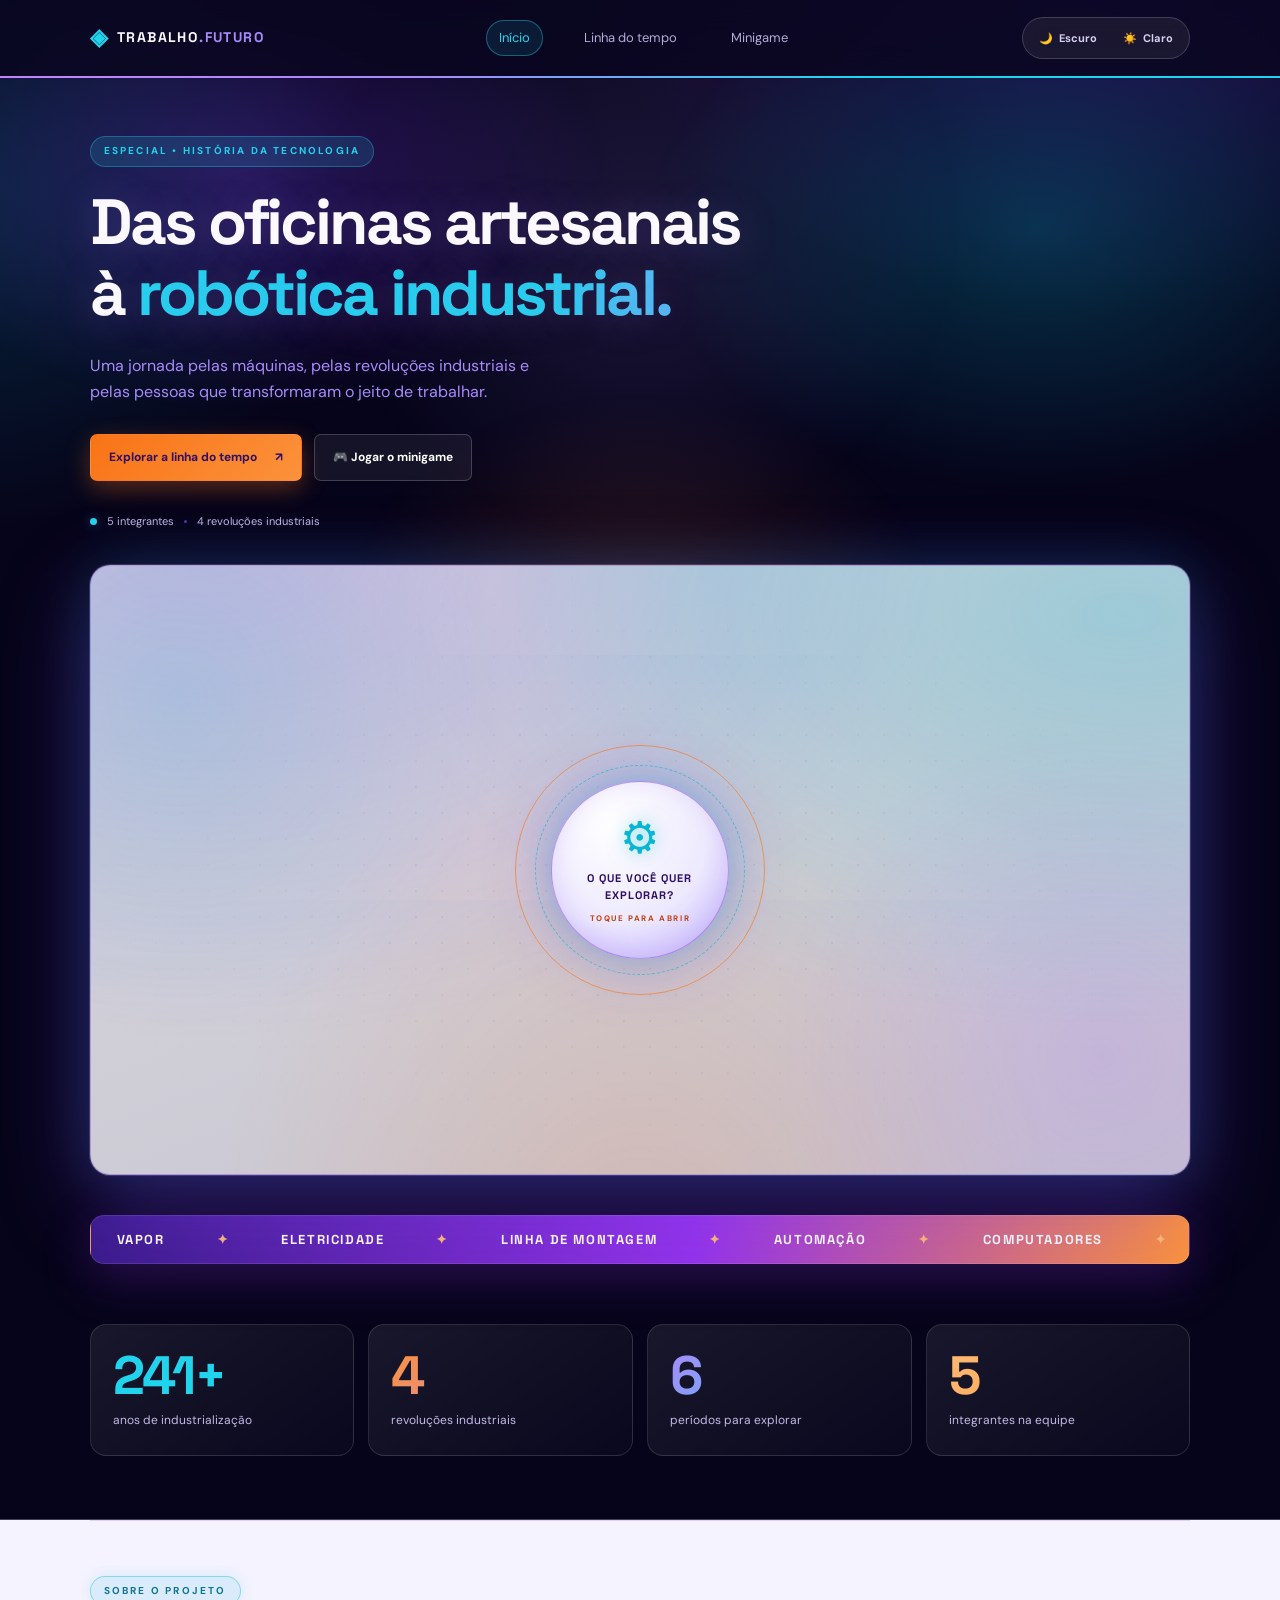
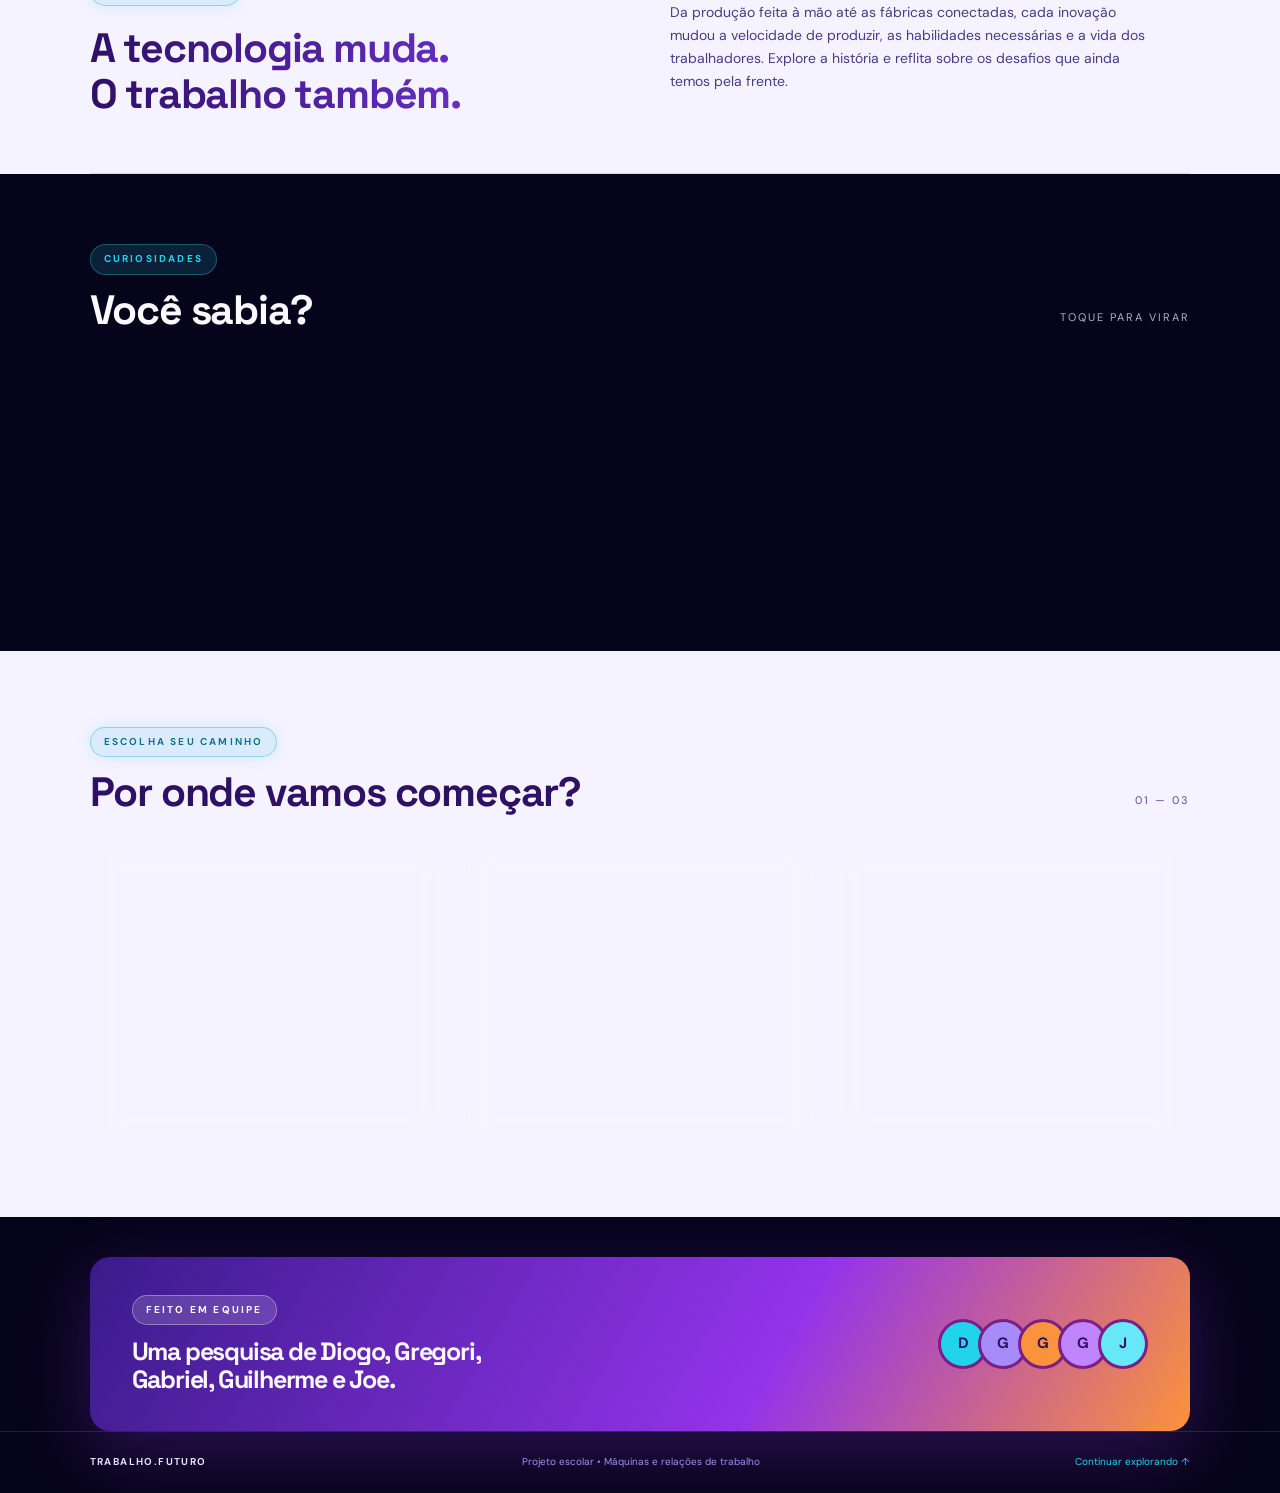
==== commit 0f60ec15: "dsa" ====
--- a/index.html
+++ b/index.html
@@ -20,8 +20,7 @@
         href="cidade.html">Minigame</a></nav>
     <div class="tema-seletor" role="group" aria-label="Aparência do site"><button type="button" data-tema="escuro"
         aria-pressed="false" title="Modo escuro completo"><span
-          aria-hidden="true">🌙</span><b>Escuro</b></button><button type="button" data-tema="misto" aria-pressed="true"
-        title="Alterna seções escuras e claras"><span aria-hidden="true">◐</span><b>Misto</b></button><button
+          aria-hidden="true">🌙</span><b>Escuro</b></button><button
         type="button" data-tema="claro" aria-pressed="false"
         title="Modo claro completo (melhor para quem enxerga melhor com fundo claro)"><span
           aria-hidden="true">☀️</span><b>Claro</b></button></div>
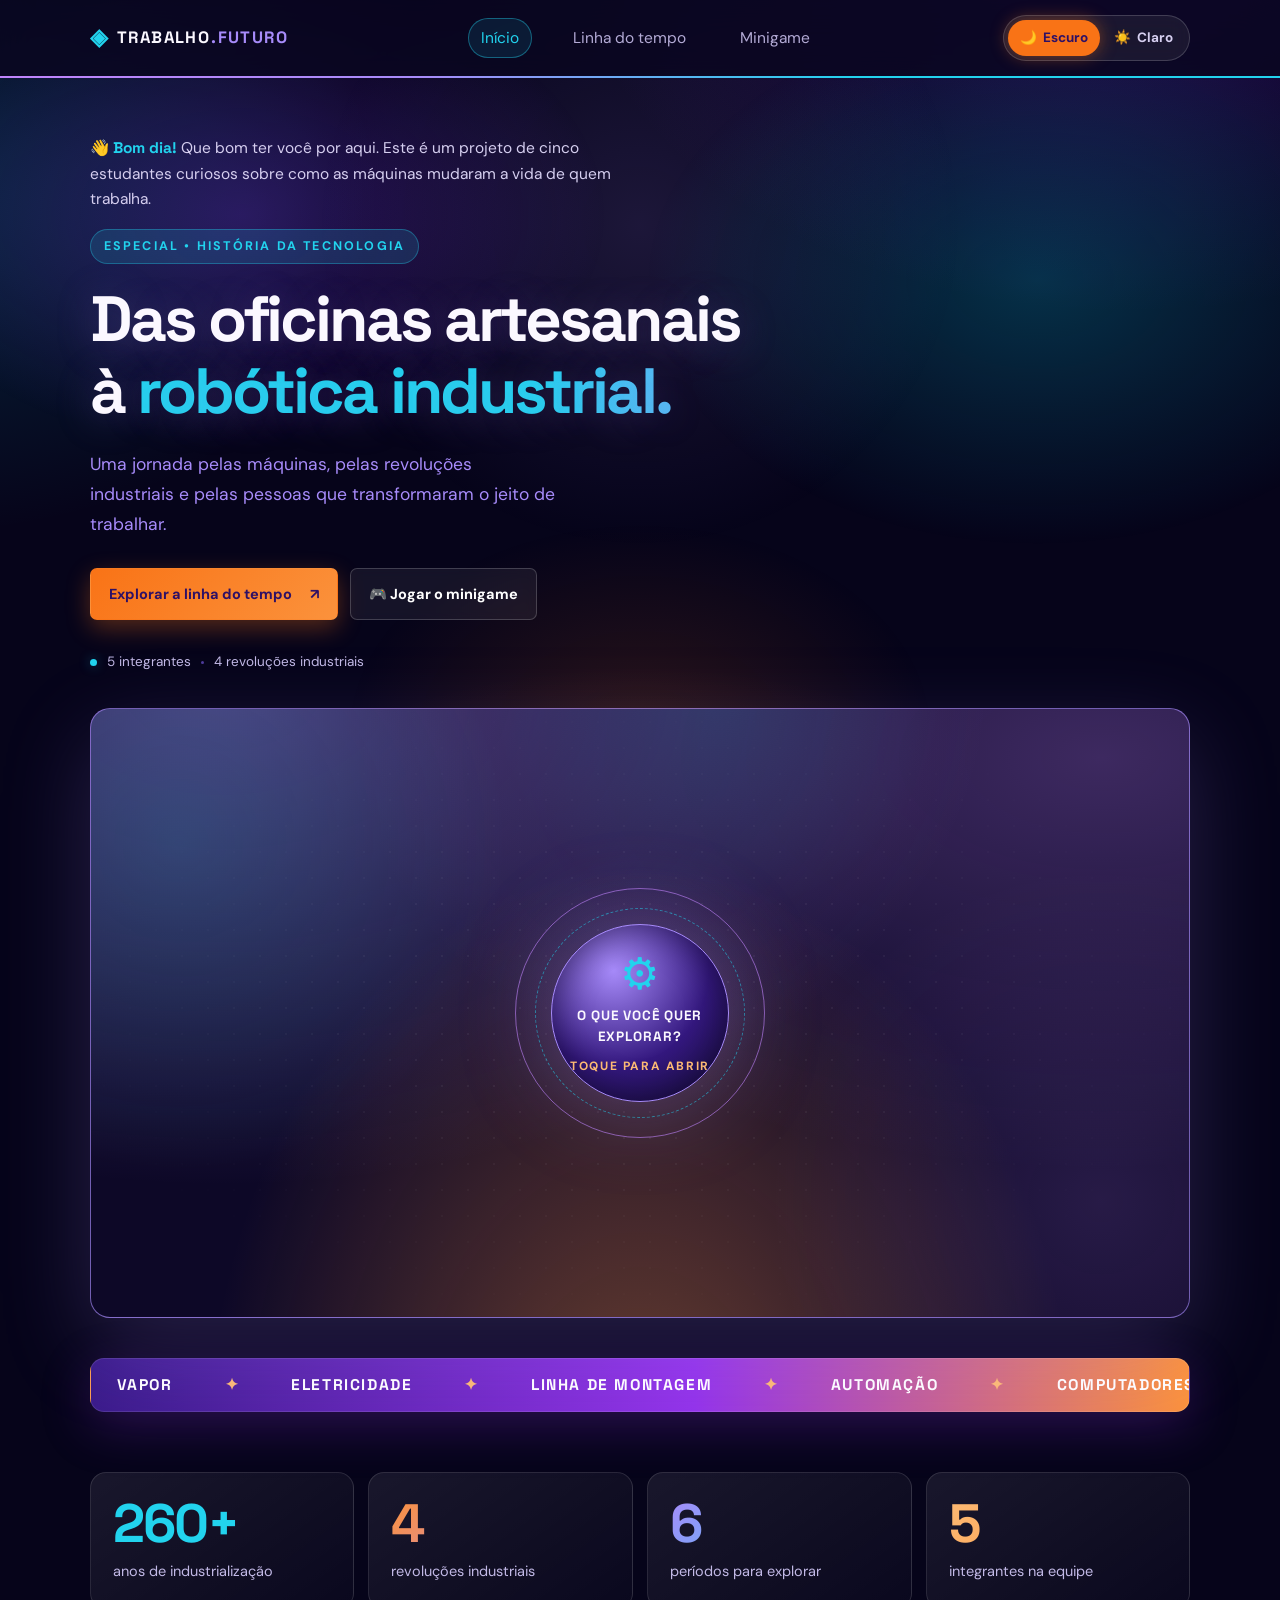
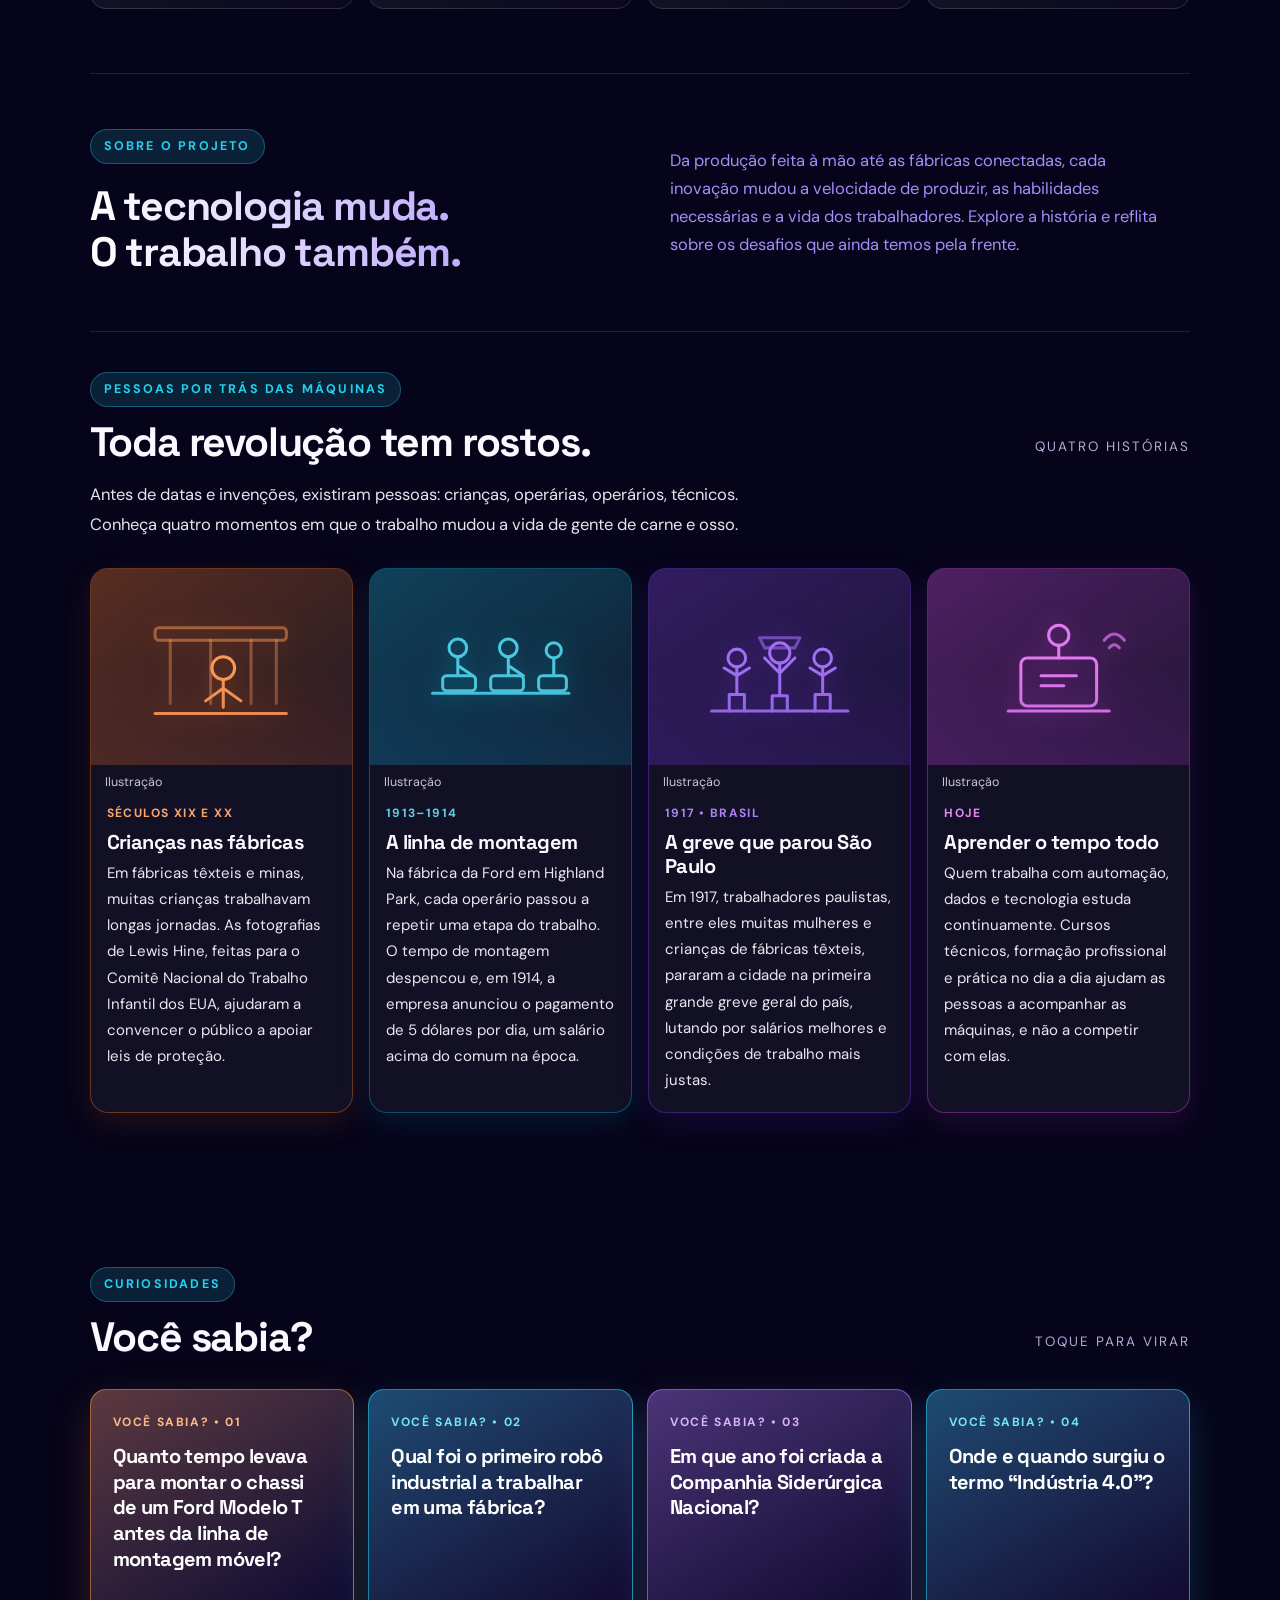
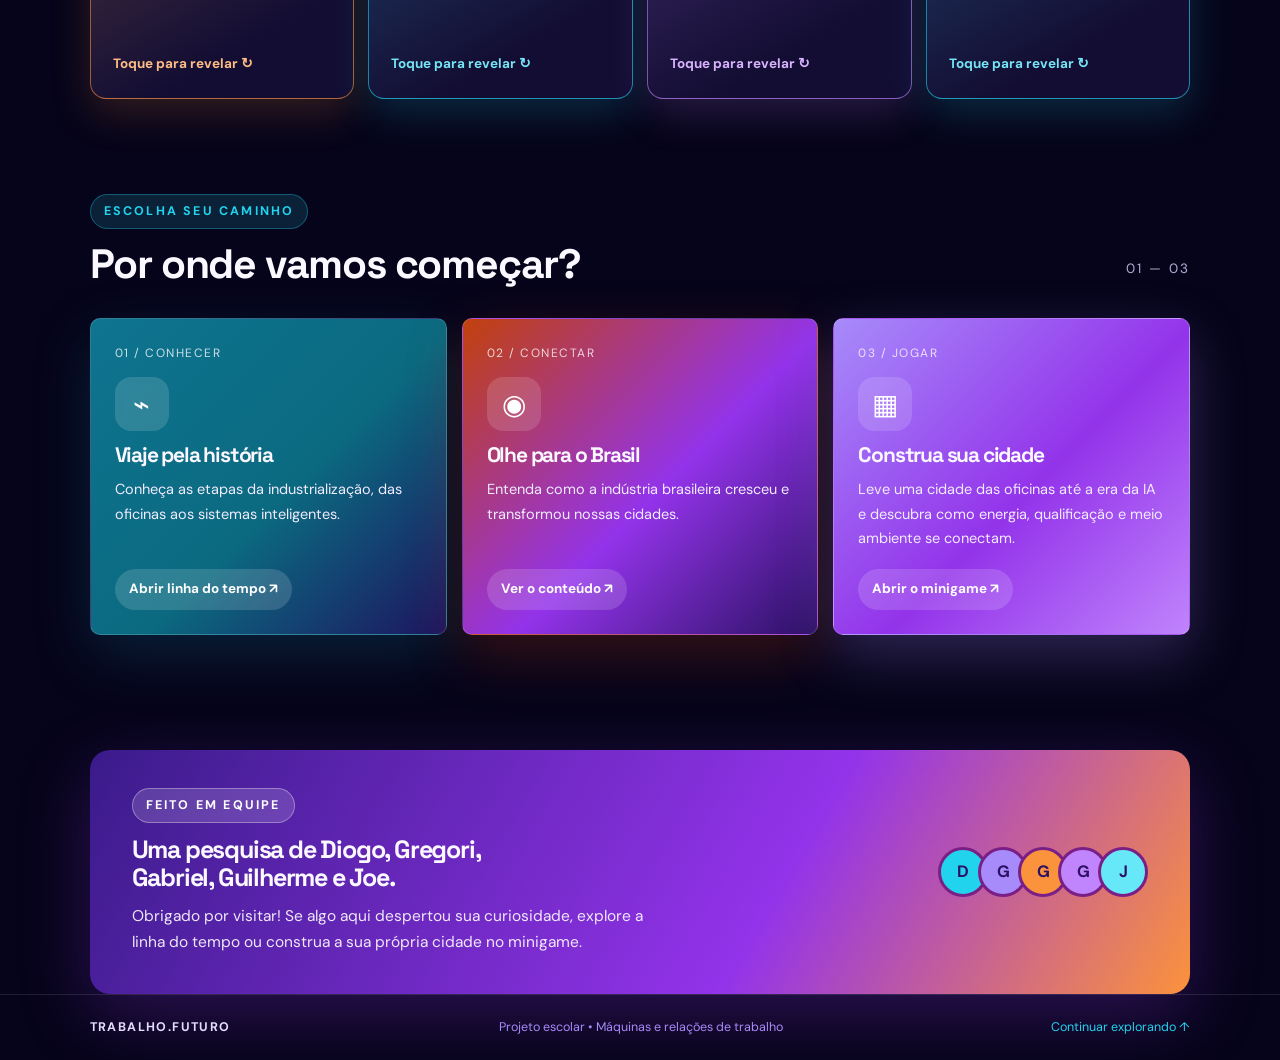
==== commit a39ed97d: "V11" ====
--- a/index.html
+++ b/index.html
@@ -1,149 +1,75 @@
 <!DOCTYPE html>
 <html lang="pt-br">
+<head>
+<meta charset="UTF-8">
+<meta name="viewport" content="width=device-width, initial-scale=1.0">
+<title>Da Oficina à Robótica — Início</title>
+<script>try{var t=localStorage.getItem("tema-site");document.documentElement.dataset.tema=(t==="claro")?"claro":"escuro"}catch(e){document.documentElement.dataset.tema="escuro"}</script>
+<meta name="theme-color" content="#0a0720">
+<link rel="stylesheet" href="style.css">
+<script src="carros.js" defer></script>
+<script src="script.js" defer></script>
+</head>
+<body>
+<header class="topo">
+  <a class="marca" href="index.html"><span class="marca-icone">◈</span> TRABALHO<span class="marca-claro">.FUTURO</span></a>
+  <nav><a class="selecionado" href="index.html">Início</a><a href="conteudo.html">Linha do tempo</a><a href="cidade.html">Minigame</a></nav><div class="tema-seletor" role="group" aria-label="Aparência do site"><button type="button" data-tema="escuro" aria-pressed="true" title="Modo escuro completo"><span aria-hidden="true">🌙</span><b>Escuro</b></button><button type="button" data-tema="claro" aria-pressed="false" title="Modo claro completo (melhor para quem enxerga melhor com fundo claro)"><span aria-hidden="true">☀️</span><b>Claro</b></button></div>
+</header>
+<main>
+  <section class="hero">
+    <div class="hero-texto">
+      <p class="saudacao"><span aria-hidden="true">👋</span> <b id="saudacao">Olá!</b> Que bom ter você por aqui. Este é um projeto de cinco estudantes curiosos sobre como as máquinas mudaram a vida de quem trabalha.</p>
+      <p class="sobrelinha">ESPECIAL • HISTÓRIA DA TECNOLOGIA</p>
+      <h1>Das oficinas artesanais<br>à <span>robótica industrial.</span></h1>
+      <p class="subtitulo">Uma jornada pelas máquinas, pelas revoluções industriais e pelas pessoas que transformaram o jeito de trabalhar.</p>
+      <div class="acoes"><a class="botao principal" href="conteudo.html">Explorar a linha do tempo <span>↗</span></a><a class="botao discreto" href="cidade.html">🎮 Jogar o minigame</a></div>
+      <div class="mini-info"><span class="ponto-verde"></span> 5 integrantes <i></i> 4 revoluções industriais</div>
+    </div>
+  </section>
 
-<head>
-  <meta charset="UTF-8">
-  <meta name="viewport" content="width=device-width, initial-scale=1.0">
-  <title>Da Oficina à Robótica — Início</title>
-  <script>try { var t = localStorage.getItem("tema-site"); document.documentElement.dataset.tema = (t === "escuro" || t === "claro" || t === "misto") ? t : "misto" } catch (e) { document.documentElement.dataset.tema = "misto" }</script>
-  <meta name="theme-color" content="#0a0720">
-  <link rel="stylesheet" href="style.css">
-  <script src="carros.js" defer></script>
-  <script src="script.js" defer></script>
-</head>
+  <section class="palco" id="palco" data-estado="inicio" aria-label="Banner interativo: escolha um período da industrialização">
+    <button class="palco-voltar" id="palco-voltar" type="button" hidden>← Voltar</button>
+    <button class="hub" id="hub" type="button" aria-label="Explorar as revoluções industriais">
+      <span class="hub-anel hub-anel-1"></span><span class="hub-anel hub-anel-2"></span>
+      <span class="hub-nucleo"><span class="simbolo">⚙</span><strong>O QUE VOCÊ QUER<br>EXPLORAR?</strong><small>TOQUE PARA ABRIR</small></span>
+    </button>
+    <div class="modelos" id="modelos"></div>
+    <p class="palco-dica" id="palco-dica" hidden>Escolha um período para ver as informações principais</p>
+    <article class="painel" id="painel" aria-live="polite" aria-labelledby="painel-titulo" aria-hidden="true"></article>
+  </section>
 
-<body>
-  <header class="topo">
-    <a class="marca" href="index.html"><span class="marca-icone">◈</span> TRABALHO<span
-        class="marca-claro">.FUTURO</span></a>
-    <nav><a class="selecionado" href="index.html">Início</a><a href="conteudo.html">Linha do tempo</a><a
-        href="cidade.html">Minigame</a></nav>
-    <div class="tema-seletor" role="group" aria-label="Aparência do site"><button type="button" data-tema="escuro"
-        aria-pressed="false" title="Modo escuro completo"><span
-          aria-hidden="true">🌙</span><b>Escuro</b></button><button
-        type="button" data-tema="claro" aria-pressed="false"
-        title="Modo claro completo (melhor para quem enxerga melhor com fundo claro)"><span
-          aria-hidden="true">☀️</span><b>Claro</b></button></div>
-  </header>
-  <main>
-    <section class="hero">
-      <div class="hero-texto">
-        <p class="sobrelinha">ESPECIAL • HISTÓRIA DA TECNOLOGIA</p>
-        <h1>Das oficinas artesanais<br>à <span>robótica industrial.</span></h1>
-        <p class="subtitulo">Uma jornada pelas máquinas, pelas revoluções industriais e pelas pessoas que transformaram
-          o jeito de trabalhar.</p>
-        <div class="acoes"><a class="botao principal" href="conteudo.html">Explorar a linha do tempo
-            <span>↗</span></a><a class="botao discreto" href="cidade.html">🎮 Jogar o minigame</a></div>
-        <div class="mini-info"><span class="ponto-verde"></span> 5 integrantes <i></i> 4 revoluções industriais</div>
-      </div>
-    </section>
+    <div class="faixa-ticker revelar" aria-hidden="true"><div class="ticker-trilho"><span>Vapor</span><span>Eletricidade</span><span>Linha de montagem</span><span>Automação</span><span>Computadores</span><span>Robótica</span><span>Internet das coisas</span><span>Inteligência artificial</span><span>Trabalho</span><span>Futuro</span><span>Vapor</span><span>Eletricidade</span><span>Linha de montagem</span><span>Automação</span><span>Computadores</span><span>Robótica</span><span>Internet das coisas</span><span>Inteligência artificial</span><span>Trabalho</span><span>Futuro</span></div></div>
 
-    <section class="palco" id="palco" data-estado="inicio"
-      aria-label="Banner interativo: escolha um período da industrialização">
-      <button class="palco-voltar" id="palco-voltar" type="button" hidden>← Voltar</button>
-      <button class="hub" id="hub" type="button" aria-label="Explorar as revoluções industriais">
-        <span class="hub-anel hub-anel-1"></span><span class="hub-anel hub-anel-2"></span>
-        <span class="hub-nucleo"><span class="simbolo">⚙</span><strong>O QUE VOCÊ QUER<br>EXPLORAR?</strong><small>TOQUE
-            PARA ABRIR</small></span>
-      </button>
-      <div class="modelos" id="modelos"></div>
-      <p class="palco-dica" id="palco-dica" hidden>Escolha um período para ver as informações principais</p>
-      <article class="painel" id="painel" aria-live="polite" aria-labelledby="painel-titulo" aria-hidden="true">
-      </article>
-    </section>
+  <section class="stats" aria-label="O projeto em números">
+    <div class="stat revelar"><b data-alvo="260" data-sufixo="+">260+</b><span>anos de industrialização</span></div>
+    <div class="stat revelar" style="--atraso:90ms"><b data-alvo="4">4</b><span>revoluções industriais</span></div>
+    <div class="stat revelar" style="--atraso:180ms"><b data-alvo="6">6</b><span>períodos para explorar</span></div>
+    <div class="stat revelar" style="--atraso:270ms"><b data-alvo="5">5</b><span>integrantes na equipe</span></div>
+  </section>
+  <section class="bloco-intro">
+    <div><p class="sobrelinha">SOBRE O PROJETO</p><h2>A tecnologia muda.<br>O trabalho também.</h2></div>
+    <p class="texto-longo">Da produção feita à mão até as fábricas conectadas, cada inovação mudou a velocidade de produzir, as habilidades necessárias e a vida dos trabalhadores. Explore a história e reflita sobre os desafios que ainda temos pela frente.</p>
+  </section>
+  <section class="pessoas">
+    <div class="secao-titulo revelar"><div><p class="sobrelinha">PESSOAS POR TRÁS DAS MÁQUINAS</p><h2>Toda revolução tem rostos.</h2></div><span class="contador">QUATRO HISTÓRIAS</span></div>
+    <p class="pessoas-intro">Antes de datas e invenções, existiram pessoas: crianças, operárias, operários, técnicos. Conheça quatro momentos em que o trabalho mudou a vida de gente de carne e osso.</p>
+    <div class="pessoas-grid"><article class="pessoa" style="--cor:#f97316"><figure class="foto"><div class="foto-moldura"><img alt="Fotografia de 1909 de uma menina trabalhando como fiandeira em uma fábrica têxtil na Geórgia, nos Estados Unidos" data-local="foto-fiandeira-1909.jpg" data-commons="Lewis Hine, Spinner in Globe Cotton Mill, Augusta, Georgia, 1909.jpg" data-largura="720" loading="lazy" decoding="async" referrerpolicy="no-referrer"><span class="foto-fallback" aria-hidden="true"><svg viewBox="0 0 120 90" fill="none" stroke="currentColor" stroke-width="2.4" stroke-linecap="round" stroke-linejoin="round" aria-hidden="true"><rect x="8" y="14" width="104" height="10" rx="3" opacity=".5"/><path d="M20 24v50M52 24v50M84 24v50M104 24v50" opacity=".4"/><circle cx="62" cy="46" r="9"/><path d="M62 55v22M62 62l-14 10M62 62l14 10M52 82h20"/><path d="M8 82h104"/></svg></span></div><figcaption><span class="cred">Foto: Lewis Hine, 1909 • Biblioteca do Congresso dos EUA • Domínio público</span><span class="ilus">Ilustração</span></figcaption></figure><div class="pessoa-texto"><small>SÉCULOS XIX E XX</small><h3>Crianças nas fábricas</h3><p>Em fábricas têxteis e minas, muitas crianças trabalhavam longas jornadas. As fotografias de Lewis Hine, feitas para o Comitê Nacional do Trabalho Infantil dos EUA, ajudaram a convencer o público a apoiar leis de proteção.</p></div></article><article class="pessoa" style="--cor:#06b6d4"><figure class="foto"><div class="foto-moldura"><img alt="Fotografia de 1913 de operários trabalhando na linha de montagem de automóveis da Ford, em Highland Park, nos Estados Unidos" data-local="foto-linha-ford-1913.jpg" data-commons="A-line1913.jpg" data-largura="720" loading="lazy" decoding="async" referrerpolicy="no-referrer"><span class="foto-fallback" aria-hidden="true"><svg viewBox="0 0 120 90" fill="none" stroke="currentColor" stroke-width="2.4" stroke-linecap="round" stroke-linejoin="round" aria-hidden="true"><path d="M6 66h108"/><rect x="14" y="52" width="26" height="12" rx="3"/><rect x="52" y="52" width="26" height="12" rx="3"/><rect x="90" y="52" width="22" height="12" rx="3"/><circle cx="26" cy="30" r="7"/><path d="M26 37v14M26 44l12 8"/><circle cx="66" cy="30" r="7"/><path d="M66 37v14M66 44l12 8"/><circle cx="102" cy="32" r="6"/><path d="M102 38v13"/></svg></span></div><figcaption><span class="cred">Foto: Ford Motor Company, 1913 • Domínio público (Wikimedia Commons)</span><span class="ilus">Ilustração</span></figcaption></figure><div class="pessoa-texto"><small>1913–1914</small><h3>A linha de montagem</h3><p>Na fábrica da Ford em Highland Park, cada operário passou a repetir uma etapa do trabalho. O tempo de montagem despencou e, em 1914, a empresa anunciou o pagamento de 5 dólares por dia, um salário acima do comum na época.</p></div></article><article class="pessoa" style="--cor:#7c3aed"><figure class="foto"><div class="foto-moldura"><img alt="Imagem histórica da greve geral de 1917 em São Paulo" data-local="foto-greve-1917.jpg" data-wiki="pt:Greve_geral_de_1917" data-largura="720" loading="lazy" decoding="async" referrerpolicy="no-referrer"><span class="foto-fallback" aria-hidden="true"><svg viewBox="0 0 120 90" fill="none" stroke="currentColor" stroke-width="2.4" stroke-linecap="round" stroke-linejoin="round" aria-hidden="true"><path d="M6 80h108"/><circle cx="26" cy="38" r="7"/><path d="M26 45v22M26 52l-10-6M26 52l10-6M20 80V67h12v13"/><circle cx="60" cy="34" r="8"/><path d="M60 42v26M60 50l-12-12M60 50l12-12M54 80V68h12v12"/><circle cx="94" cy="38" r="7"/><path d="M94 45v22M94 52l-10-6M94 52l10-6M88 80V67h12v13"/><path d="M44 22h32l-4 8H48z" opacity=".6"/></svg></span></div><figcaption><span class="cred">Imagem histórica da greve geral de 1917, São Paulo</span><span class="ilus">Ilustração</span></figcaption></figure><div class="pessoa-texto"><small>1917 • BRASIL</small><h3>A greve que parou São Paulo</h3><p>Em 1917, trabalhadores paulistas, entre eles muitas mulheres e crianças de fábricas têxteis, pararam a cidade na primeira grande greve geral do país, lutando por salários melhores e condições de trabalho mais justas.</p></div></article><article class="pessoa" style="--cor:#d946ef"><figure class="foto"><div class="foto-moldura"><img alt="Pessoas trabalhando com tecnologia nos dias de hoje" data-local="foto-trabalho-hoje.jpg" data-wiki="en:Vocational_education" data-largura="720" loading="lazy" decoding="async" referrerpolicy="no-referrer"><span class="foto-fallback" aria-hidden="true"><svg viewBox="0 0 120 90" fill="none" stroke="currentColor" stroke-width="2.4" stroke-linecap="round" stroke-linejoin="round" aria-hidden="true"><rect x="30" y="38" width="60" height="38" rx="5"/><path d="M20 80h80"/><circle cx="60" cy="20" r="8"/><path d="M60 28v10M46 52h28M46 60h18"/><path d="M96 24q8-10 16 0M100 30q4-5 8 0" opacity=".7"/></svg></span></div><figcaption><span class="cred">Pessoas trabalhando com tecnologia hoje</span><span class="ilus">Ilustração</span></figcaption></figure><div class="pessoa-texto"><small>HOJE</small><h3>Aprender o tempo todo</h3><p>Quem trabalha com automação, dados e tecnologia estuda continuamente. Cursos técnicos, formação profissional e prática no dia a dia ajudam as pessoas a acompanhar as máquinas, e não a competir com elas.</p></div></article></div>
+  </section>
+  <section class="curiosidades">
+    <div class="secao-titulo revelar"><div><p class="sobrelinha">CURIOSIDADES</p><h2>Você sabia?</h2></div><span class="contador">TOQUE PARA VIRAR</span></div>
+    <div class="flips"><button class="flip revelar" type="button" aria-pressed="false" style="--atraso:0ms"><span class="flip-in"><span class="flip-frente"><small>VOCÊ SABIA? • 01</small><b>Quanto tempo levava para montar o chassi de um Ford Modelo T antes da linha de montagem móvel?</b><em>Toque para revelar ↻</em></span><span class="flip-verso"><small>1913 • FORD</small><b>Mais de 12 horas</b><span class="txt">Com a linha de montagem móvel, esse tempo caiu para cerca de 1h30, e o carro ficou muito mais barato.</span></span></span></button><button class="flip revelar" type="button" aria-pressed="false" style="--atraso:90ms"><span class="flip-in"><span class="flip-frente"><small>VOCÊ SABIA? • 02</small><b>Qual foi o primeiro robô industrial a trabalhar em uma fábrica?</b><em>Toque para revelar ↻</em></span><span class="flip-verso"><small>1961 • ESTADOS UNIDOS</small><b>Unimate</b><span class="txt">Instalado em uma fábrica da General Motors, ele manipulava peças metálicas, uma tarefa pesada e perigosa para pessoas.</span></span></span></button><button class="flip revelar" type="button" aria-pressed="false" style="--atraso:180ms"><span class="flip-in"><span class="flip-frente"><small>VOCÊ SABIA? • 03</small><b>Em que ano foi criada a Companhia Siderúrgica Nacional?</b><em>Toque para revelar ↻</em></span><span class="flip-verso"><small>1941 • VOLTA REDONDA (RJ)</small><b>1941</b><span class="txt">Criada no governo de Getúlio Vargas, a CSN virou símbolo da indústria de base no Brasil.</span></span></span></button><button class="flip revelar" type="button" aria-pressed="false" style="--atraso:270ms"><span class="flip-in"><span class="flip-frente"><small>VOCÊ SABIA? • 04</small><b>Onde e quando surgiu o termo “Indústria 4.0”?</b><em>Toque para revelar ↻</em></span><span class="flip-verso"><small>2011 • ALEMANHA</small><b>Alemanha, 2011</b><span class="txt">O termo foi apresentado na Feira de Hannover e passou a nomear a fábrica conectada e inteligente.</span></span></span></button></div>
+  </section>
 
-    <div class="faixa-ticker revelar" aria-hidden="true">
-      <div class="ticker-trilho"><span>Vapor</span><span>Eletricidade</span><span>Linha de
-          montagem</span><span>Automação</span><span>Computadores</span><span>Robótica</span><span>Internet das
-          coisas</span><span>Inteligência
-          artificial</span><span>Trabalho</span><span>Futuro</span><span>Vapor</span><span>Eletricidade</span><span>Linha
-          de montagem</span><span>Automação</span><span>Computadores</span><span>Robótica</span><span>Internet das
-          coisas</span><span>Inteligência artificial</span><span>Trabalho</span><span>Futuro</span></div>
+  <section class="selecao">
+    <div class="secao-titulo"><div><p class="sobrelinha">ESCOLHA SEU CAMINHO</p><h2>Por onde vamos começar?</h2></div><span class="contador">01 — 03</span></div>
+    <div class="cards">
+      <a class="card card-verde" href="conteudo.html"><span class="card-num">01 / CONHECER</span><span class="card-icone">⌁</span><h3>Viaje pela história</h3><p>Conheça as etapas da industrialização, das oficinas aos sistemas inteligentes.</p><span class="card-link">Abrir linha do tempo ↗</span></a>
+      <a class="card card-laranja" href="conteudo.html#brasil"><span class="card-num">02 / CONECTAR</span><span class="card-icone">◉</span><h3>Olhe para o Brasil</h3><p>Entenda como a indústria brasileira cresceu e transformou nossas cidades.</p><span class="card-link">Ver o conteúdo ↗</span></a>
+      <a class="card card-roxo" href="cidade.html"><span class="card-num">03 / JOGAR</span><span class="card-icone">▦</span><h3>Construa sua cidade</h3><p>Leve uma cidade das oficinas até a era da IA e descubra como energia, qualificação e meio ambiente se conectam.</p><span class="card-link">Abrir o minigame ↗</span></a>
     </div>
-
-    <section class="stats" aria-label="O projeto em números">
-      <div class="stat revelar"><b data-alvo="260" data-sufixo="+">260+</b><span>anos de industrialização</span></div>
-      <div class="stat revelar" style="--atraso:90ms"><b data-alvo="4">4</b><span>revoluções industriais</span></div>
-      <div class="stat revelar" style="--atraso:180ms"><b data-alvo="6">6</b><span>períodos para explorar</span></div>
-      <div class="stat revelar" style="--atraso:270ms"><b data-alvo="5">5</b><span>integrantes na equipe</span></div>
-    </section>
-    <section class="bloco-intro">
-      <div>
-        <p class="sobrelinha">SOBRE O PROJETO</p>
-        <h2>A tecnologia muda.<br>O trabalho também.</h2>
-      </div>
-      <p class="texto-longo">Da produção feita à mão até as fábricas conectadas, cada inovação mudou a velocidade de
-        produzir, as habilidades necessárias e a vida dos trabalhadores. Explore a história e reflita sobre os desafios
-        que ainda temos pela frente.</p>
-    </section>
-    <section class="curiosidades">
-      <div class="secao-titulo revelar">
-        <div>
-          <p class="sobrelinha">CURIOSIDADES</p>
-          <h2>Você sabia?</h2>
-        </div><span class="contador">TOQUE PARA VIRAR</span>
-      </div>
-      <div class="flips"><button class="flip revelar" type="button" aria-pressed="false" style="--atraso:0ms"><span
-            class="flip-in"><span class="flip-frente"><small>VOCÊ SABIA? • 01</small><b>Quanto tempo levava para montar
-                o chassi de um Ford Modelo T antes da linha de montagem móvel?</b><em>Toque para revelar
-                ↻</em></span><span class="flip-verso"><small>1913 • FORD</small><b>Mais de 12 horas</b><span
-                class="txt">Com a linha de montagem móvel, esse tempo caiu para cerca de 1h30, e o carro ficou muito
-                mais barato.</span></span></span></button><button class="flip revelar" type="button"
-          aria-pressed="false" style="--atraso:90ms"><span class="flip-in"><span class="flip-frente"><small>VOCÊ SABIA?
-                • 02</small><b>Qual foi o primeiro robô industrial a trabalhar em uma fábrica?</b><em>Toque para revelar
-                ↻</em></span><span class="flip-verso"><small>1961 • ESTADOS UNIDOS</small><b>Unimate</b><span
-                class="txt">Instalado em uma fábrica da General Motors, ele manipulava peças metálicas, uma tarefa
-                pesada e perigosa para pessoas.</span></span></span></button><button class="flip revelar" type="button"
-          aria-pressed="false" style="--atraso:180ms"><span class="flip-in"><span class="flip-frente"><small>VOCÊ SABIA?
-                • 03</small><b>Em que ano foi criada a Companhia Siderúrgica Nacional?</b><em>Toque para revelar
-                ↻</em></span><span class="flip-verso"><small>1941 • VOLTA REDONDA (RJ)</small><b>1941</b><span
-                class="txt">Criada no governo de Getúlio Vargas, a CSN virou símbolo da indústria de base no
-                Brasil.</span></span></span></button><button class="flip revelar" type="button" aria-pressed="false"
-          style="--atraso:270ms"><span class="flip-in"><span class="flip-frente"><small>VOCÊ SABIA? • 04</small><b>Onde
-                e quando surgiu o termo “Indústria 4.0”?</b><em>Toque para revelar ↻</em></span><span
-              class="flip-verso"><small>2011 • ALEMANHA</small><b>Alemanha, 2011</b><span class="txt">O termo foi
-                apresentado na Feira de Hannover e passou a nomear a fábrica conectada e
-                inteligente.</span></span></span></button></div>
-    </section>
-
-    <section class="selecao">
-      <div class="secao-titulo">
-        <div>
-          <p class="sobrelinha">ESCOLHA SEU CAMINHO</p>
-          <h2>Por onde vamos começar?</h2>
-        </div><span class="contador">01 — 03</span>
-      </div>
-      <div class="cards">
-        <a class="card card-verde" href="conteudo.html"><span class="card-num">01 / CONHECER</span><span
-            class="card-icone">⌁</span>
-          <h3>Viaje pela história</h3>
-          <p>Conheça as etapas da industrialização, das oficinas aos sistemas inteligentes.</p><span
-            class="card-link">Abrir linha do tempo ↗</span>
-        </a>
-        <a class="card card-laranja" href="conteudo.html#brasil"><span class="card-num">02 / CONECTAR</span><span
-            class="card-icone">◉</span>
-          <h3>Olhe para o Brasil</h3>
-          <p>Entenda como a indústria brasileira cresceu e transformou nossas cidades.</p><span class="card-link">Ver o
-            conteúdo ↗</span>
-        </a>
-        <a class="card card-roxo" href="cidade.html"><span class="card-num">03 / JOGAR</span><span
-            class="card-icone">▦</span>
-          <h3>Construa sua cidade</h3>
-          <p>Leve uma cidade das oficinas até a era da IA e descubra como energia, qualificação e meio ambiente se
-            conectam.</p><span class="card-link">Abrir o minigame ↗</span>
-        </a>
-      </div>
-    </section>
-    <section class="equipe-faixa">
-      <div>
-        <p class="sobrelinha">FEITO EM EQUIPE</p>
-        <h2>Uma pesquisa de Diogo, Gregori,<br>Gabriel, Guilherme e Joe.</h2>
-      </div>
-      <div class="iniciais"><span>D</span><span>G</span><span>G</span><span>G</span><span>J</span></div>
-    </section>
-  </main>
-  <footer><span>TRABALHO.FUTURO</span><span>Projeto escolar • Máquinas e relações de trabalho</span><a
-      href="conteudo.html">Continuar explorando ↑</a></footer>
+  </section>
+  <section class="equipe-faixa"><div><p class="sobrelinha">FEITO EM EQUIPE</p><h2>Uma pesquisa de Diogo, Gregori,<br>Gabriel, Guilherme e Joe.</h2><p class="agradecimento">Obrigado por visitar! Se algo aqui despertou sua curiosidade, explore a linha do tempo ou construa a sua própria cidade no minigame.</p></div><div class="iniciais"><span>D</span><span>G</span><span>G</span><span>G</span><span>J</span></div></section>
+</main>
+<footer><span>TRABALHO.FUTURO</span><span>Projeto escolar • Máquinas e relações de trabalho</span><a href="conteudo.html">Continuar explorando ↑</a></footer>
 </body>
-
 </html>
--- a/style.css
+++ b/style.css
@@ -1,8174 +1,181 @@
 /* ===== MUNDO-SENAI • style.css =====
-   Três aparências controladas por <html data-tema="escuro|misto|claro">:
-   1) BASE ESCURA (vale para escuro e misto)
+   Duas aparências controladas por <html data-tema="escuro|claro">:
+   1) BASE ESCURA (padrão)
    2) TEMA CLARO completo (html[data-tema="claro"])
-   3) MISTO: seções claras intercaladas (html[data-tema="misto"])
+   3) (reservado)
    4) Componentes novos (seletor de tema, evolução dos carros)
    ================================== */
-@import url('https://fonts.googleapis.com/css2?family=DM+Sans:wght@400;500;600;700&family=Space+Grotesk:wght@400;500;600;700&display=swap');
-
-:root {
-   --bg: #0a0720;
-   --panel: #15102f;
-   --panel2: #1c1540;
-   --text: #fbf8ff;
-   --muted: #b4abd6;
-   --line: #2d2358;
-   --green: #22d3ee;
-   --orange: #fb923c;
-   --purple: #a78bfa;
-   --pink: #c084fc;
-   --cyan: #22d3ee;
-   --yellow: #fdba74
-}
-
-* {
-   margin: 0;
-   padding: 0;
-   box-sizing: border-box
-}
-
-html {
-   scroll-behavior: smooth
-}
-
-body {
-   background: radial-gradient(ellipse at 50% 30%, #0d0628 0%, var(--bg) 55%);
-   color: var(--text);
-   font-family: 'DM Sans', sans-serif;
-   line-height: 1.65;
-   min-height: 100vh
-}
-
-a {
-   color: inherit;
-   text-decoration: none
-}
-
-.topo {
-   height: 78px;
-   padding: 0 7%;
-   display: flex;
-   align-items: center;
-   justify-content: space-between;
-   border-bottom: 1px solid #ffffff0c;
-   position: sticky;
-   top: 0;
-   background: #070415ed;
-   backdrop-filter: blur(16px);
-   z-index: 10
-}
-
-.marca {
-   font-family: 'Space Grotesk', sans-serif;
-   font-weight: 700;
-   letter-spacing: 1.4px;
-   font-size: 14px;
-   display: flex;
-   align-items: center;
-   gap: 8px
-}
-
-.marca-icone {
-   color: var(--green);
-   font-size: 23px
-}
-
-.marca-claro {
-   color: #7971a5;
-   margin-left: -7px
-}
-
-nav {
-   display: flex;
-   gap: 28px
-}
-
-nav a {
-   font-size: 13px;
-   color: var(--muted);
-   transition: .2s
-}
-
-nav a:hover,
-nav a.selecionado {
-   color: var(--text)
-}
-
-nav a.selecionado {
-   border-bottom: 1px solid var(--green);
-   padding-bottom: 7px
-}
-
-main {
-   width: min(1120px, 86%);
-   margin: 0 auto
-}
-
-.hero {
-   display: block;
-   padding: 58px 0 34px
-}
-
-.sobrelinha {
-   color: var(--green);
-   font-size: 10px;
-   letter-spacing: 2.2px;
-   font-weight: 700;
-   margin-bottom: 20px
-}
-
-h1,
-h2,
-h3 {
-   font-family: 'Space Grotesk', sans-serif;
-   line-height: 1.12;
-   letter-spacing: -1.2px
-}
-
-.hero h1 {
-   font-size: clamp(40px, 5vw, 65px);
-   letter-spacing: -2.9px
-}
-
-.hero h1 span,
-.titulo-conteudo h1 span {
-   color: var(--green)
-}
-
-.subtitulo {
-   color: var(--muted);
-   font-size: 16px;
-   max-width: 470px;
-   margin: 23px 0 28px
-}
-
-.acoes {
-   display: flex;
-   gap: 12px;
-   flex-wrap: wrap
-}
-
-.botao {
-   display: inline-flex;
-   justify-content: center;
-   align-items: center;
-   gap: 18px;
-   padding: 13px 18px;
-   border-radius: 7px;
-   font-size: 12px;
-   font-weight: 700;
-   cursor: pointer;
-   transition: transform .2s, background .2s, border-color .2s;
-   border: 1px solid transparent
-}
-
-.botao:hover {
-   transform: translateY(-3px)
-}
-
-.principal {
-   background: var(--green);
-   color: #171b0f
-}
-
-.principal:hover {
-   background: #22d3ee
-}
-
-.discreto {
-   border-color: #23155a;
-   background: #0c0622;
-   color: #eee5dc
-}
-
-.discreto:hover {
-   border-color: #625b8e
-}
-
-.mini-info {
-   display: flex;
-   align-items: center;
-   gap: 10px;
-   color: #736ca1;
-   font-size: 11px;
-   margin-top: 31px
-}
-
-.mini-info i {
-   height: 3px;
-   width: 3px;
-   border-radius: 50%;
-   background: #4e3b9b
-}
-
-.ponto-verde {
-   height: 7px;
-   width: 7px;
-   background: var(--green);
-   border-radius: 50%;
-   box-shadow: 0 0 12px #22d3ee66
-}
-
-.bloco-intro {
-   border-top: 1px solid var(--line);
-   border-bottom: 1px solid var(--line);
-   padding: 55px 0;
-   display: grid;
-   grid-template-columns: 1fr 1fr;
-   gap: 60px;
-   align-items: center
-}
-
-.bloco-intro h2,
-.secao-titulo h2,
-.equipe-faixa h2 {
-   font-size: clamp(28px, 3.4vw, 41px)
-}
-
-.texto-longo {
-   color: var(--muted);
-   font-size: 14px;
-   max-width: 490px
-}
-
-.selecao {
-   padding: 75px 0
-}
-
-.secao-titulo {
-   display: flex;
-   align-items: end;
-   justify-content: space-between;
-   gap: 20px
-}
-
-.secao-titulo .sobrelinha {
-   margin-bottom: 13px
-}
-
-.contador {
-   font-size: 11px;
-   color: #513f98;
-   letter-spacing: 2px;
-   padding-bottom: 7px
-}
-
-.cards {
-   display: grid;
-   grid-template-columns: repeat(2, 1fr);
-   gap: 15px;
-   margin-top: 30px
-}
-
-.card {
-   padding: 24px;
-   border: 1px solid #1b0e4c;
-   border-radius: 10px;
-   min-height: 250px;
-   display: flex;
-   flex-direction: column;
-   transition: transform .25s, border-color .25s, background .25s
-}
-
-.card:hover {
-   transform: translateY(-6px);
-   border-color: #6d28d9
-}
-
-.card-verde {
-   background: linear-gradient(145deg, #26301b, #0c0820)
-}
-
-.card-laranja {
-   background: linear-gradient(145deg, #150a44, #0c0723)
-}
-
-.card-num {
-   font-size: 9px;
-   letter-spacing: 1.5px;
-   color: #9893ba
-}
-
-.card-icone {
-   font-size: 33px;
-   margin: 14px 0 9px;
-   color: var(--green)
-}
-
-.card-laranja .card-icone {
-   color: var(--orange)
-}
-
-.card h3 {
-   font-size: 21px;
-   margin-bottom: 10px
-}
-
-.card p {
-   color: var(--muted);
-   font-size: 12px;
-   line-height: 1.7
-}
-
-.card-link {
-   font-size: 11px;
-   color: var(--green);
-   font-weight: 700;
-   margin-top: auto;
-   padding-top: 20px
-}
-
-.card-laranja .card-link {
-   color: var(--orange)
-}
-
-.equipe-faixa {
-   padding: 40px 0 65px;
-   border-top: 1px solid var(--line);
-   display: flex;
-   justify-content: space-between;
-   align-items: center;
-   gap: 30px
-}
-
-.equipe-faixa .sobrelinha {
-   margin-bottom: 12px
-}
-
-.equipe-faixa h2 {
-   font-size: 25px
-}
-
-.iniciais {
-   display: flex;
-   padding-left: 10px
-}
-
-.iniciais span {
-   height: 42px;
-   width: 42px;
-   border: 3px solid var(--bg);
-   border-radius: 50%;
-   background: #314020;
-   color: var(--green);
-   display: grid;
-   place-items: center;
-   margin-left: -10px;
-   font-size: 12px;
-   font-weight: 700
-}
-
-.iniciais span:nth-child(2) {
-   background: #200f66;
-   color: #fb923c
-}
-
-.iniciais span:nth-child(3) {
-   background: #37304b;
-   color: #a78bfa
-}
-
-.iniciais span:nth-child(4) {
-   background: #34434a;
-   color: #22d3ee
-}
-
-.iniciais span:nth-child(5) {
-   background: #241073;
-   color: #fb923c
-}
-
-footer {
-   border-top: 1px solid #ffffff12;
-   padding: 22px 7%;
-   display: flex;
-   justify-content: space-between;
-   gap: 20px;
-   color: #625b8e;
-   font-size: 10px
-}
-
-footer span:first-child {
-   letter-spacing: 1.4px;
-   font-weight: 700;
-   color: #ada8c8
-}
-
-footer a {
-   color: var(--green)
-}
-
-.conteudo-main {
-   padding-bottom: 80px
-}
-
-.titulo-conteudo {
-   padding: 70px 0 36px;
-   max-width: 740px
-}
-
-.titulo-conteudo h1 {
-   font-size: clamp(42px, 6vw, 68px);
-   letter-spacing: -3px
-}
-
-.titulo-conteudo>p:last-child {
-   color: var(--muted);
-   max-width: 590px;
-   margin-top: 18px;
-   font-size: 14px
-}
-
-.filtros {
-   display: flex;
-   gap: 8px;
-   flex-wrap: wrap;
-   padding: 16px 0 25px;
-   border-bottom: 1px solid var(--line)
-}
-
-.filtro {
-   background: #0e0922;
-   border: 1px solid #1b0e4c;
-   color: #8d87b3;
-   border-radius: 30px;
-   padding: 9px 14px;
-   font: inherit;
-   font-size: 11px;
-   cursor: pointer;
-   transition: .2s
-}
-
-.filtro:hover {
-   border-color: #6d28d9;
-   color: #fff
-}
-
-.filtro.ativo {
-   background: var(--green);
-   border-color: var(--green);
-   color: #15180f;
-   font-weight: 700
-}
-
-.timeline-cards {
-   padding-top: 25px
-}
-
-.etapa {
-   display: grid;
-   grid-template-columns: 170px 1fr;
-   gap: 22px;
-   padding: 28px 0 32px;
-   border-bottom: 1px solid var(--line);
-   animation: aparecer .35s ease
-}
-
-.etapa[hidden] {
-   display: none
-}
-
-.etapa-lateral {
-   display: flex;
-   flex-direction: column;
-   gap: 8px;
-   padding-top: 5px
-}
-
-.etapa-num {
-   font-family: 'Space Grotesk', sans-serif;
-   font-size: 40px;
-   color: var(--green);
-   line-height: 1
-}
-
-.etapa-data {
-   font-size: 9px;
-   color: #6a639a;
-   letter-spacing: 1px
-}
-
-.etapa-conteudo {
-   background: linear-gradient(130deg, #0d0823, #0c081b);
-   border: 1px solid #160c3f;
-   border-radius: 10px;
-   padding: 25px 28px
-}
-
-.etapa-topo {
-   display: flex;
-   justify-content: space-between;
-   align-items: center
-}
-
-.tag {
-   font-size: 9px;
-   letter-spacing: 1.4px;
-   color: var(--green);
-   background: #22d3ee13;
-   border: 1px solid #22d3ee2e;
-   padding: 5px 8px;
-   border-radius: 4px
-}
-
-.etapa-simbolo {
-   font-size: 28px;
-   color: #a98d6a
-}
-
-.etapa h2 {
-   font-size: 25px;
-   margin: 16px 0 12px
-}
-
-.etapa p {
-   color: #9892ba;
-   font-size: 13px;
-   line-height: 1.85
-}
-
-.dados {
-   display: grid;
-   grid-template-columns: repeat(3, 1fr);
-   gap: 12px;
-   margin-top: 22px;
-   padding-top: 16px;
-   border-top: 1px solid #ffffff10
-}
-
-.dados span {
-   font-size: 10px;
-   color: #8a84b0
-}
-
-.dados b {
-   display: block;
-   color: #eee3d7;
-   font-size: 10px;
-   margin-bottom: 3px
-}
-
-.reflexao-final {
-   margin-top: 60px;
-   padding: 38px;
-   border: 1px solid #241560;
-   border-radius: 10px;
-   background: radial-gradient(ellipse at 90% 10%, #3a3b1c, #0d0823 65%)
-}
-
-.reflexao-final h2 {
-   font-size: clamp(27px, 4vw, 39px);
-   max-width: 650px;
-   margin: 17px 0
-}
-
-.reflexao-final p {
-   color: var(--muted);
-   font-size: 13px;
-   max-width: 670px;
-   margin-bottom: 22px
-}
-
-.fontes {
-   padding: 50px 0 0
-}
-
-.fontes h2 {
-   font-size: 22px;
-   margin-bottom: 17px
-}
-
-.fontes>a {
-   display: block;
-   color: var(--green);
-   font-size: 12px;
-   margin: 9px 0
-}
-
-.fontes p {
-   font-size: 10px;
-   color: #544299;
-   margin-top: 17px
-}
-
-@keyframes aparecer {
-   from {
-      opacity: .2;
-      transform: translateY(8px)
-   }
-
-   to {
-      opacity: 1;
-      transform: translateY(0)
-   }
-}
-
-@media(max-width:760px) {
-   .topo {
-      padding: 0 5%;
-      height: auto;
-      min-height: 72px;
-      flex-wrap: wrap;
-      gap: 10px;
-      padding-top: 14px;
-      padding-bottom: 14px
-   }
-
-   nav {
-      gap: 16px
-   }
-
-   nav a {
-      font-size: 11px
-   }
-
-   main {
-      width: 90%
-   }
-
-   .hero {
-      padding-top: 50px
-   }
-
-   .hero h1 {
-      font-size: clamp(39px, 10vw, 60px)
-   }
-
-   .bloco-intro {
-      grid-template-columns: 1fr;
-      gap: 20px;
-      padding: 40px 0
-   }
-
-   .cards {
-      grid-template-columns: 1fr
-   }
-
-   .card {
-      min-height: 220px
-   }
-
-   .equipe-faixa {
-      align-items: flex-start;
-      flex-direction: column
-   }
-
-   .etapa {
-      grid-template-columns: 1fr;
-      gap: 12px
-   }
-
-   .etapa-lateral {
-      flex-direction: row;
-      align-items: center;
-      gap: 13px
-   }
-
-   .etapa-num {
-      font-size: 28px
-   }
-
-   .etapa-conteudo {
-      padding: 20px
-   }
-
-   .dados {
-      grid-template-columns: 1fr;
-      gap: 9px
-   }
-
-   .titulo-conteudo {
-      padding-top: 55px
-   }
-
-   .filtros {
-      gap: 6px
-   }
-
-   .filtro {
-      font-size: 10px;
-      padding: 8px 11px
-   }
-
-   .reflexao-final {
-      padding: 25px
-   }
-
-   footer {
-      flex-wrap: wrap;
-      padding: 20px 5%
-   }
-
-   footer span:nth-child(2) {
-      order: 3;
-      width: 100%
-   }
-}
-
-@media(prefers-reduced-motion:reduce) {
-
-   *,
-   *::before,
-   *::after {
-      scroll-behavior: auto !important;
-      animation: none !important;
-      transition: none !important
-   }
-}
-
-.palco {
-   position: relative;
-   height: 610px;
-   margin: 0 0 70px;
-   border: 1px solid #1a0c50;
-   border-radius: 20px;
-   overflow: hidden;
-   background: radial-gradient(ellipse at 50% 108%, #170a48 0%, #0b0522 48%, #070318 100%);
-   isolation: isolate
-}
-
-.palco::before {
-   content: "";
-   position: absolute;
-   inset: 0;
-   background-image: radial-gradient(#ffffff0d 1px, transparent 1.2px);
-   background-size: 26px 26px;
-   mask-image: radial-gradient(ellipse at center, #000 30%, transparent 78%);
-   -webkit-mask-image: radial-gradient(ellipse at center, #000 30%, transparent 78%);
-   z-index: -1
-}
-
-.palco-voltar {
-   position: absolute;
-   top: 18px;
-   left: 20px;
-   z-index: 6;
-   display: inline-flex;
-   align-items: center;
-   gap: 8px;
-   padding: 10px 16px;
-   border-radius: 30px;
-   border: 1px solid #2a1875;
-   background: #0d062ae6;
-   color: #f1e8de;
-   font: inherit;
-   font-size: 12px;
-   font-weight: 700;
-   cursor: pointer;
-   backdrop-filter: blur(8px);
-   transition: border-color .2s, color .2s, transform .2s
-}
-
-.palco-voltar:hover,
-.palco-voltar:focus-visible {
-   border-color: var(--green);
-   color: var(--green);
-   transform: translateX(-3px);
-   outline: none
-}
-
-.palco-voltar[hidden] {
-   display: none
-}
-
-.hub {
-   position: absolute;
-   left: 50%;
-   top: 50%;
-   width: 250px;
-   height: 250px;
-   margin: -125px 0 0 -125px;
-   border: 0;
-   background: none;
-   color: inherit;
-   font: inherit;
-   cursor: pointer;
-   display: grid;
-   place-items: center;
-   transition: opacity .45s, transform .55s cubic-bezier(.6, 0, .2, 1);
-   z-index: 3
-}
-
-.hub-anel {
-   position: absolute;
-   border-radius: 50%;
-   aspect-ratio: 1;
-   border: 1px solid #22d3ee33
-}
-
-.hub-anel-1 {
-   width: 250px;
-   animation: pulsar 3.2s ease-out infinite
-}
-
-.hub-anel-2 {
-   width: 210px;
-   border-style: dashed;
-   animation: girar 24s linear infinite
-}
-
-.hub-nucleo {
-   width: 178px;
-   height: 178px;
-   border-radius: 50%;
-   display: flex;
-   flex-direction: column;
-   align-items: center;
-   justify-content: center;
-   text-align: center;
-   background: radial-gradient(circle at 35% 28%, #1c0d58, #09041e 70%);
-   border: 1px solid #2c148b;
-   box-shadow: 0 0 80px #fb923c2e, inset 0 0 30px #00000066;
-   transition: transform .25s, border-color .25s, box-shadow .25s
-}
-
-.hub:hover .hub-nucleo,
-.hub:focus-visible .hub-nucleo {
-   transform: scale(1.07);
-   border-color: var(--green);
-   box-shadow: 0 0 90px #22d3ee30, inset 0 0 30px #00000066
-}
-
-.hub:focus-visible {
-   outline: none
-}
-
-.hub .simbolo {
-   font-size: 44px;
-   color: var(--green);
-   line-height: 1.1;
-   display: block
-}
-
-.hub strong {
-   font-size: 11px;
-   letter-spacing: 1px;
-   line-height: 1.5;
-   margin-top: 8px;
-   font-family: 'Space Grotesk', sans-serif
-}
-
-.hub small {
-   font-size: 8px;
-   letter-spacing: 1.6px;
-   color: var(--green);
-   margin-top: 9px;
-   font-weight: 700
-}
-
-.palco:not([data-estado="inicio"]) .hub {
-   opacity: 0;
-   transform: scale(.35);
-   pointer-events: none;
-   visibility: hidden;
-   transition: opacity .35s, transform .45s, visibility 0s .45s
-}
-
-.modelos {
-   position: absolute;
-   inset: 0
-}
-
-.modelo {
-   --cor: #22d3ee;
-   position: absolute;
-   left: calc(50% - 79px);
-   top: calc(50% - 100px);
-   width: 158px;
-   padding: 0;
-   border: 0;
-   background: none;
-   color: inherit;
-   font: inherit;
-   cursor: pointer;
-   display: flex;
-   flex-direction: column;
-   align-items: center;
-   gap: 10px;
-   opacity: 0;
-   visibility: hidden;
-   pointer-events: none;
-   transform: scale(.15);
-   transform-origin: center;
-   transition: left .65s cubic-bezier(.2, .9, .25, 1) var(--d), top .65s cubic-bezier(.2, .9, .25, 1) var(--d), transform .6s cubic-bezier(.2, .9, .25, 1) var(--d), opacity .4s var(--d), visibility 0s .6s;
-   -webkit-tap-highlight-color: transparent
-}
-
-.modelo:focus-visible {
-   outline: none
-}
-
-.palco[data-estado="aberto"] .modelo {
-   left: var(--x);
-   top: var(--y);
-   opacity: 1;
-   visibility: visible;
-   pointer-events: auto;
-   transform: scale(1);
-   transition: left .65s cubic-bezier(.2, .9, .25, 1) var(--d), top .65s cubic-bezier(.2, .9, .25, 1) var(--d), transform .6s cubic-bezier(.2, .9, .25, 1) var(--d), opacity .4s var(--d), visibility 0s 0s
-}
-
-.modelo-flutua {
-   display: block;
-   animation: flutuar 5.5s ease-in-out var(--f) infinite
-}
-
-.modelo-arte {
-   display: grid;
-   place-items: center;
-   width: 150px;
-   height: 150px;
-   border-radius: 26px;
-   color: color-mix(in srgb, var(--cor) 62%, #fff);
-   background: radial-gradient(circle at 50% 38%, color-mix(in srgb, var(--cor) 24%, #0c0525) 0%, #0a0521 70%);
-   border: 1px solid color-mix(in srgb, var(--cor) 34%, #110836);
-   box-shadow: 0 18px 38px #0007, 0 0 40px color-mix(in srgb, var(--cor) 14%, transparent);
-   transition: transform .18s ease-out, box-shadow .25s, border-color .25s;
-   will-change: transform
-}
-
-.modelo-arte svg {
-   width: 96px;
-   height: 96px;
-   filter: drop-shadow(0 6px 10px #0008);
-   transform: translateZ(30px)
-}
-
-.modelo:hover .modelo-arte,
-.modelo:focus-visible .modelo-arte {
-   border-color: var(--cor);
-   box-shadow: 0 22px 46px #000a, 0 0 56px color-mix(in srgb, var(--cor) 28%, transparent)
-}
-
-.modelo-rotulo {
-   display: inline-flex;
-   align-items: center;
-   gap: 9px;
-   padding: 7px 12px;
-   border-radius: 30px;
-   border: 1px solid #251660;
-   background: #0d0629e8;
-   font-size: 11px;
-   font-weight: 600;
-   color: #efe5da;
-   white-space: nowrap;
-   transition: border-color .2s, color .2s
-}
-
-.modelo-rotulo i {
-   width: 11px;
-   height: 11px;
-   border-radius: 50%;
-   border: 1.5px solid #676095;
-   transition: .2s
-}
-
-.modelo:hover .modelo-rotulo,
-.modelo:focus-visible .modelo-rotulo {
-   border-color: var(--cor);
-   color: #fff
-}
-
-.modelo:hover .modelo-rotulo i,
-.modelo:focus-visible .modelo-rotulo i {
-   border-color: var(--cor);
-   background: var(--cor)
-}
-
-.palco[data-estado="detalhe"] .modelo:not(.escolhido) {
-   opacity: 0;
-   visibility: hidden;
-   pointer-events: none;
-   transform: scale(.4);
-   transition: transform .4s, opacity .3s, visibility 0s .35s
-}
-
-.palco[data-estado="detalhe"] .modelo.escolhido {
-   left: 5%;
-   top: 50%;
-   opacity: 1;
-   visibility: visible;
-   pointer-events: none;
-   transform: translateY(-50%) scale(1.5);
-   transform-origin: left center;
-   transition: left .6s cubic-bezier(.2, .9, .25, 1), top .6s cubic-bezier(.2, .9, .25, 1), transform .6s cubic-bezier(.2, .9, .25, 1)
-}
-
-.palco[data-estado="detalhe"] .modelo.escolhido .modelo-rotulo i {
-   border-color: var(--cor);
-   background: var(--cor)
-}
-
-.palco-dica {
-   position: absolute;
-   left: 0;
-   right: 0;
-   bottom: 16px;
-   text-align: center;
-   font-size: 11px;
-   letter-spacing: 1.2px;
-   color: #7a73a6;
-   text-transform: uppercase;
-   animation: aparecer .6s ease .5s both
-}
-
-.palco-dica[hidden] {
-   display: none
-}
-
-.painel {
-   --cor: #22d3ee;
-   position: absolute;
-   left: 36%;
-   right: 3%;
-   top: 5%;
-   bottom: 5%;
-   overflow: auto;
-   padding: 30px 32px;
-   border-radius: 16px;
-   border: 1px solid color-mix(in srgb, var(--cor) 28%, #1b0e4c);
-   background: linear-gradient(150deg, #0e062eee, #080418f2 78%);
-   box-shadow: 0 20px 70px #000a;
-   opacity: 0;
-   visibility: hidden;
-   transform: translateX(34px);
-   transition: opacity .3s, transform .3s, visibility 0s .3s;
-   scrollbar-width: thin;
-   scrollbar-color: #251660 transparent
-}
-
-.palco[data-estado="detalhe"] .painel {
-   opacity: 1;
-   visibility: visible;
-   transform: none;
-   transition: opacity .5s .4s, transform .55s cubic-bezier(.2, .9, .25, 1) .4s, visibility 0s .4s
-}
-
-.painel-data {
-   display: inline-block;
-   color: color-mix(in srgb, var(--cor) 62%, #fff);
-   font-family: 'Space Grotesk', sans-serif;
-   font-size: 12px;
-   font-weight: 700;
-   letter-spacing: 1.5px;
-   padding: 6px 10px;
-   border: 1px solid color-mix(in srgb, var(--cor) 40%, transparent);
-   border-radius: 5px;
-   background: color-mix(in srgb, var(--cor) 9%, transparent)
-}
-
-.painel-sub {
-   margin-top: 16px;
-   color: #8a84b0;
-   font-size: 11px;
-   letter-spacing: 1px;
-   text-transform: uppercase
-}
-
-.painel h3 {
-   font-size: clamp(25px, 3.2vw, 36px);
-   margin: 5px 0 12px;
-   letter-spacing: -1.2px
-}
-
-.painel-texto {
-   font-size: 13px;
-   color: #b1adcb;
-   line-height: 1.8;
-   max-width: 620px
-}
-
-.painel-destaques {
-   display: grid;
-   grid-template-columns: repeat(3, 1fr);
-   gap: 10px;
-   margin: 20px 0
-}
-
-.painel-destaques div {
-   padding: 12px 14px;
-   border-radius: 10px;
-   background: #ffffff08;
-   border: 1px solid #ffffff12
-}
-
-.painel-destaques span {
-   display: block;
-   font-size: 9px;
-   letter-spacing: 1.3px;
-   color: #6d659d;
-   text-transform: uppercase
-}
-
-.painel-destaques b {
-   display: block;
-   font-size: 13px;
-   color: color-mix(in srgb, var(--cor) 62%, #fff);
-   margin-top: 3px;
-   font-family: 'Space Grotesk', sans-serif;
-   line-height: 1.35
-}
-
-.painel-blocos {
-   display: grid;
-   grid-template-columns: repeat(3, 1fr);
-   gap: 18px;
-   padding-top: 16px;
-   border-top: 1px solid #ffffff12
-}
-
-.painel-blocos span {
-   display: block;
-   color: color-mix(in srgb, var(--cor) 62%, #fff);
-   font-size: 9px;
-   font-weight: 700;
-   letter-spacing: 1.5px;
-   margin-bottom: 6px
-}
-
-.painel-blocos p {
-   font-size: 12px;
-   color: #bcb8d2;
-   line-height: 1.7
-}
-
-.painel-rodape {
-   display: flex;
-   align-items: center;
-   justify-content: space-between;
-   gap: 16px;
-   flex-wrap: wrap;
-   margin-top: 20px;
-   padding-top: 16px;
-   border-top: 1px solid #ffffff12
-}
-
-.painel-marcos {
-   display: flex;
-   gap: 7px;
-   flex-wrap: wrap
-}
-
-.painel-marcos em {
-   font-style: normal;
-   font-size: 10px;
-   color: #b5b1cd;
-   padding: 5px 10px;
-   border: 1px solid #251660;
-   border-radius: 30px;
-   background: #0c0625
-}
-
-@keyframes flutuar {
-
-   0%,
-   100% {
-      transform: translateY(0)
-   }
-
-   50% {
-      transform: translateY(-9px)
-   }
-}
-
-@keyframes pulsar {
-   0% {
-      transform: scale(.82);
-      opacity: .9
-   }
-
-   100% {
-      transform: scale(1.22);
-      opacity: 0
-   }
-}
-
-@keyframes girar {
-   to {
-      transform: rotate(360deg)
-   }
-}
-
-@media(max-width:900px) {
-   .palco {
-      height: 640px
-   }
-
-   .painel {
-      left: 39%;
-      padding: 24px 22px
-   }
-
-   .painel-destaques,
-   .painel-blocos {
-      grid-template-columns: 1fr
-   }
-
-   .modelo {
-      width: 130px;
-      left: calc(50% - 65px)
-   }
-
-   .modelo-arte {
-      width: 122px;
-      height: 122px;
-      border-radius: 22px
-   }
-
-   .modelo-arte svg {
-      width: 78px;
-      height: 78px
-   }
-
-   .modelo-rotulo {
-      font-size: 10px;
-      padding: 6px 10px
-   }
-}
-
-@media(max-width:760px) {
-   .palco {
-      height: auto;
-      min-height: 440px;
-      padding: 68px 16px 26px;
-      margin-bottom: 50px
-   }
-
-   .hub {
-      position: relative;
-      left: auto;
-      top: auto;
-      margin: 30px auto
-   }
-
-   .modelos {
-      position: static;
-      display: none;
-      grid-template-columns: 1fr 1fr;
-      gap: 20px 10px
-   }
-
-   .palco:not([data-estado="inicio"]) .hub {
-      display: none
-   }
-
-   .palco[data-estado="aberto"] .modelos {
-      display: grid
-   }
-
-   .palco[data-estado="detalhe"] .modelos {
-      display: block
-   }
-
-   .modelo {
-      position: relative;
-      left: auto !important;
-      top: auto !important;
-      width: 100%;
-      margin: 0;
-      transform: none;
-      opacity: 0;
-      visibility: hidden
-   }
-
-   .palco[data-estado="aberto"] .modelo {
-      left: auto;
-      top: auto;
-      opacity: 1;
-      visibility: visible;
-      transform: none;
-      animation: aparecer .5s ease both
-   }
-
-   .palco[data-estado="detalhe"] .modelo:not(.escolhido) {
-      display: none
-   }
-
-   .palco[data-estado="detalhe"] .modelo.escolhido {
-      position: relative;
-      left: auto;
-      top: auto;
-      transform: none;
-      margin: 0 auto 18px;
-      width: 130px
-   }
-
-   .palco[data-estado="detalhe"] .modelo.escolhido .modelo-arte {
-      width: 122px;
-      height: 122px
-   }
-
-   .painel {
-      position: relative;
-      left: auto;
-      right: auto;
-      top: auto;
-      bottom: auto;
-      display: none;
-      transform: none;
-      padding: 22px 18px;
-      overflow: visible
-   }
-
-   .palco[data-estado="detalhe"] .painel {
-      display: block;
-      transition: none
-   }
-
-   .palco-dica {
-      position: static;
-      margin-top: 18px
-   }
-
-   .modelo-flutua {
-      animation-duration: 6s
-   }
-}
-
-@media(prefers-reduced-motion:reduce) {
-
-   .modelo-flutua,
-   .hub-anel {
-      animation: none !important
-   }
-}
-
-body {
-   background: radial-gradient(900px 620px at 88% -8%, #a78bfa66 0%, transparent 62%), radial-gradient(760px 560px at -6% 22%, #c084fc3d 0%, transparent 60%), radial-gradient(900px 600px at 50% 114%, #fb923c36 0%, transparent 60%), #0a0720;
-   background-attachment: fixed
-}
-
-body::before {
-   content: "";
-   position: fixed;
-   inset: 0;
-   pointer-events: none;
-   z-index: 0;
-   background: radial-gradient(520px circle at var(--cx, 50%) var(--cy, 25%), #a78bfa24, transparent 62%)
-}
-
-main,
-footer {
-   position: relative;
-   z-index: 1
-}
-
-.topo {
-   background: #0a0720d9;
-   border-width: 0 0 2px;
-   border-style: solid;
-   border-image: linear-gradient(90deg, var(--pink), var(--purple), var(--cyan), var(--green)) 1
-}
-
-.marca-icone {
-   background: linear-gradient(135deg, var(--green), var(--cyan));
-   -webkit-background-clip: text;
-   background-clip: text;
-   color: transparent;
-   animation: girar 14s linear infinite;
-   display: inline-block
-}
-
-.marca-claro {
-   color: #a78bfa
-}
-
-nav a {
-   padding: 6px 12px;
-   border-radius: 30px;
-   border: 1px solid transparent
-}
-
-nav a:hover {
-   background: #ffffff12;
-   color: #fff
-}
-
-nav a.selecionado {
-   border: 1px solid #22d3ee66;
-   background: #22d3ee1a;
-   color: var(--green);
-   padding-bottom: 6px
-}
-
-.sobrelinha {
-   display: inline-block;
-   padding: 6px 13px;
-   border-radius: 30px;
-   background: linear-gradient(90deg, #22d3ee24, #22d3ee24);
-   border: 1px solid #22d3ee55;
-   color: var(--green)
-}
-
-.hero h1 span,
-.titulo-conteudo h1 span {
-   background: linear-gradient(90deg, var(--green), var(--cyan), var(--pink), var(--yellow), var(--green));
-   background-size: 300% 100%;
-   -webkit-background-clip: text;
-   background-clip: text;
-   color: transparent;
-   animation: fluir 9s linear infinite
-}
-
-.hero h1 {
-   text-shadow: 0 4px 40px #a78bfa40
-}
-
-.subtitulo {
-   color: #a78bfa
-}
-
-.botao {
-   position: relative;
-   overflow: hidden
-}
-
-.principal {
-   background: linear-gradient(135deg, #22d3ee, #fdba74);
-   color: #1b1533;
-   box-shadow: 0 10px 30px #22d3ee38
-}
-
-.principal:hover {
-   background: linear-gradient(135deg, #22d3ee, #fdba74);
-   box-shadow: 0 14px 44px #22d3ee66
-}
-
-.principal::after {
-   content: "";
-   position: absolute;
-   inset: 0;
-   background: linear-gradient(110deg, transparent 30%, #ffffffb0 50%, transparent 70%);
-   transform: translateX(-130%);
-   transition: transform .7s
-}
-
-.principal:hover::after {
-   transform: translateX(130%)
-}
-
-.discreto {
-   background: #ffffff10;
-   border-color: #ffffff30;
-   color: #fff;
-   backdrop-filter: blur(6px)
-}
-
-.discreto:hover {
-   border-color: var(--pink);
-   background: #c084fc1f;
-   box-shadow: 0 10px 30px #c084fc30
-}
-
-.mini-info {
-   color: #c2b9e6
-}
-
-.ponto-verde {
-   animation: pulsarponto 1.8s ease-in-out infinite
-}
-
-.faixa-ticker {
-   overflow: hidden;
-   margin: -30px 0 60px;
-   border-radius: 14px;
-   border: 1px solid #ffffff1c;
-   background: linear-gradient(90deg, #3a1b8a, #9333ea 55%, #fb923c);
-   box-shadow: 0 14px 50px #9333ea40
-}
-
-.ticker-trilho {
-   display: flex;
-   width: max-content;
-   animation: correr 32s linear infinite
-}
-
-.faixa-ticker:hover .ticker-trilho {
-   animation-play-state: paused
-}
-
-.ticker-trilho span {
-   padding: 13px 26px;
-   font-family: 'Space Grotesk', sans-serif;
-   font-weight: 700;
-   font-size: 13px;
-   letter-spacing: 1.6px;
-   text-transform: uppercase;
-   color: #fff;
-   white-space: nowrap
-}
-
-.ticker-trilho span::after {
-   content: "✦";
-   margin-left: 52px;
-   color: var(--yellow)
-}
-
-.stats {
-   display: grid;
-   grid-template-columns: repeat(4, 1fr);
-   gap: 14px;
-   margin-bottom: 64px
-}
-
-.stat {
-   --c1: #22d3ee;
-   --c2: #22d3ee;
-   position: relative;
-   overflow: hidden;
-   padding: 24px 22px;
-   border-radius: 16px;
-   background: linear-gradient(145deg, #ffffff14, #ffffff05);
-   border: 1px solid #ffffff1f;
-   transition: transform .3s, border-color .3s, box-shadow .3s
-}
-
-.stat:nth-child(2) {
-   --c1: #fb923c;
-   --c2: #c084fc
-}
-
-.stat:nth-child(3) {
-   --c1: #a78bfa;
-   --c2: #22d3ee
-}
-
-.stat:nth-child(4) {
-   --c1: #fdba74;
-   --c2: #fb923c
-}
-
-.stat:hover {
-   transform: translateY(-6px);
-   border-color: var(--c1);
-   box-shadow: 0 18px 44px color-mix(in srgb, var(--c1) 26%, transparent)
-}
-
-.stat b {
-   display: block;
-   font-family: 'Space Grotesk', sans-serif;
-   font-size: clamp(36px, 4.4vw, 54px);
-   line-height: 1;
-   letter-spacing: -2px;
-   background: linear-gradient(135deg, var(--c1), var(--c2));
-   -webkit-background-clip: text;
-   background-clip: text;
-   color: transparent
-}
-
-.stat span {
-   display: block;
-   margin-top: 8px;
-   font-size: 12px;
-   color: #c2b9e6
-}
-
-.bloco-intro {
-   border-color: #ffffff1c
-}
-
-.bloco-intro h2 {
-   background: linear-gradient(90deg, #fff, #a78bfa);
-   -webkit-background-clip: text;
-   background-clip: text;
-   color: transparent
-}
-
-.texto-longo {
-   color: #a78bfa
-}
-
-.curiosidades {
-   padding: 70px 0 20px
-}
-
-.flips {
-   display: grid;
-   grid-template-columns: repeat(4, 1fr);
-   gap: 14px;
-   margin-top: 28px
-}
-
-.flip {
-   --cor: var(--orange);
-   perspective: 1000px;
-   border: 0;
-   background: none;
-   padding: 0;
-   height: 270px;
-   cursor: pointer;
-   font: inherit;
-   color: inherit;
-   text-align: left;
-   -webkit-tap-highlight-color: transparent
-}
-
-.flip:nth-child(2) {
-   --cor: var(--cyan)
-}
-
-.flip:nth-child(3) {
-   --cor: var(--pink)
-}
-
-.flip:nth-child(4) {
-   --cor: var(--green)
-}
-
-.flip:focus-visible {
-   outline: 2px solid var(--cor);
-   outline-offset: 4px;
-   border-radius: 16px
-}
-
-.flip-in {
-   position: relative;
-   display: block;
-   width: 100%;
-   height: 100%;
-   transition: transform .75s cubic-bezier(.2, .8, .2, 1);
-   transform-style: preserve-3d
-}
-
-.flip:hover .flip-in {
-   transform: rotateY(9deg) translateY(-4px)
-}
-
-.flip.virado .flip-in,
-.flip.virado:hover .flip-in {
-   transform: rotateY(180deg)
-}
-
-.flip-frente,
-.flip-verso {
-   position: absolute;
-   inset: 0;
-   display: flex;
-   flex-direction: column;
-   gap: 12px;
-   padding: 22px;
-   border-radius: 16px;
-   -webkit-backface-visibility: hidden;
-   backface-visibility: hidden
-}
-
-.flip-frente {
-   background: linear-gradient(150deg, color-mix(in srgb, var(--cor) 30%, #1a1240), #130d33 75%);
-   border: 1px solid color-mix(in srgb, var(--cor) 60%, transparent);
-   box-shadow: 0 14px 40px color-mix(in srgb, var(--cor) 18%, transparent)
-}
-
-.flip-verso {
-   transform: rotateY(180deg);
-   background: linear-gradient(150deg, var(--cor), color-mix(in srgb, var(--cor) 50%, #6d28d9));
-   color: #150d2e;
-   box-shadow: 0 18px 50px color-mix(in srgb, var(--cor) 38%, transparent)
-}
-
-.flip small {
-   font-size: 9px;
-   letter-spacing: 1.6px;
-   font-weight: 700;
-   color: color-mix(in srgb, var(--cor) 62%, #fff)
-}
-
-.flip-verso small {
-   color: #150d2eb3
-}
-
-.flip-frente b {
-   font-family: 'Space Grotesk', sans-serif;
-   font-size: 18px;
-   line-height: 1.28;
-   letter-spacing: -.6px;
-   color: #fff
-}
-
-.flip-frente em {
-   margin-top: auto;
-   font-style: normal;
-   font-size: 11px;
-   font-weight: 700;
-   color: color-mix(in srgb, var(--cor) 62%, #fff)
-}
-
-.flip-verso b {
-   font-family: 'Space Grotesk', sans-serif;
-   font-size: 27px;
-   line-height: 1.1;
-   letter-spacing: -1px
-}
-
-.flip-verso span.txt {
-   display: block;
-   font-size: 13px;
-   line-height: 1.6;
-   font-weight: 500
-}
-
-.card {
-   position: relative;
-   overflow: hidden;
-   border: 1px solid #ffffff26
-}
-
-.card::before {
-   content: "";
-   position: absolute;
-   inset: 0;
-   background: radial-gradient(380px circle at var(--mx, 50%) var(--my, 0%), #ffffff2e, transparent 55%);
-   opacity: 0;
-   transition: opacity .3s;
-   pointer-events: none
-}
-
-.card:hover::before {
-   opacity: 1
-}
-
-.card:hover {
-   transform: translateY(-8px) scale(1.01);
-   border-color: #ffffff70
-}
-
-.card-verde {
-   background: linear-gradient(135deg, #0e7490 0%, #0b6a80 55%, #1d1560 100%);
-   box-shadow: 0 20px 56px #0e749040
-}
-
-.card-laranja {
-   background: linear-gradient(135deg, #c2410c 0%, #9333ea 55%, #2b1163 100%);
-   box-shadow: 0 20px 56px #c2410c40
-}
-
-.card p {
-   color: #f2ecff
-}
-
-.card-num {
-   color: #ffffffc7
-}
-
-.card-icone {
-   display: grid;
-   place-items: center;
-   width: 54px;
-   height: 54px;
-   border-radius: 16px;
-   background: #ffffff24;
-   color: #fff !important;
-   font-size: 28px;
-   margin: 14px 0 12px;
-   backdrop-filter: blur(6px)
-}
-
-.card-link {
-   color: #fff !important;
-   background: #ffffff26;
-   padding: 9px 14px;
-   border-radius: 30px;
-   align-self: flex-start;
-   transition: background .2s, transform .2s
-}
-
-.card:hover .card-link {
-   background: #ffffff40;
-   transform: translateX(4px)
-}
-
-.equipe-faixa {
-   border: 0;
-   margin-top: 40px;
-   padding: 38px 42px;
-   border-radius: 20px;
-   background: linear-gradient(120deg, #3a1b8a, #9333ea 62%, #fb923c);
-   box-shadow: 0 22px 70px #9333ea44
-}
-
-.equipe-faixa .sobrelinha {
-   background: #ffffff26;
-   border-color: #ffffff55;
-   color: #fff
-}
-
-.iniciais span {
-   height: 50px;
-   width: 50px;
-   font-size: 15px;
-   border-color: #7a1f86;
-   transition: transform .25s
-}
-
-.iniciais span:hover {
-   transform: translateY(-8px) scale(1.12);
-   z-index: 2
-}
-
-.iniciais span:nth-child(1) {
-   background: #22d3ee;
-   color: #1d2b00
-}
-
-.iniciais span:nth-child(2) {
-   background: #22d3ee;
-   color: #00303a
-}
-
-.iniciais span:nth-child(3) {
-   background: #fdba74;
-   color: #3a2a00
-}
-
-.iniciais span:nth-child(4) {
-   background: #c084fc;
-   color: #fff
-}
-
-.iniciais span:nth-child(5) {
-   background: #a78bfa;
-   color: #fff
-}
-
-footer {
-   border-top: 1px solid #ffffff1c;
-   color: #a78bfa
-}
-
-footer span:first-child {
-   color: #e4dcff
-}
-
-.palco {
-   background: radial-gradient(ellipse at 50% 124%, #fb923c66 0%, transparent 56%), radial-gradient(ellipse at 12% -4%, #a78bfa66, transparent 56%), radial-gradient(ellipse at 92% 8%, #c084fc44, transparent 52%), #0d0827;
-   border: 1px solid #a78bfaaa;
-   box-shadow: 0 30px 90px #a78bfa35
-}
-
-.palco::after {
-   content: "";
-   position: absolute;
-   inset: -20%;
-   z-index: -1;
-   pointer-events: none;
-   background: radial-gradient(circle at 20% 30%, #22d3ee26 0, transparent 24%), radial-gradient(circle at 80% 72%, #c084fc26 0, transparent 24%), radial-gradient(circle at 55% 12%, #22d3ee1a 0, transparent 20%);
-   animation: derivar 16s ease-in-out infinite alternate
-}
-
-.hub-nucleo {
-   background: radial-gradient(circle at 35% 26%, #a78bfa, #34187f 55%, #120a33 100%);
-   border-color: #a78bfa;
-   box-shadow: 0 0 90px #a78bfa66, inset 0 0 36px #0006
-}
-
-.hub-anel-1 {
-   border-color: #c084fc99
-}
-
-.hub-anel-2 {
-   border-color: #22d3ee88
-}
-
-.hub:hover .hub-nucleo,
-.hub:focus-visible .hub-nucleo {
-   border-color: var(--green);
-   box-shadow: 0 0 110px #22d3ee55, inset 0 0 36px #0006
-}
-
-.hub small {
-   color: var(--yellow)
-}
-
-.palco-voltar {
-   background: #1a1240e6;
-   border-color: #a78bfa
-}
-
-.palco-dica {
-   color: #c2b9e6
-}
-
-.modelo-arte svg {
-   filter: drop-shadow(0 0 12px color-mix(in srgb, currentColor 55%, transparent)) drop-shadow(0 6px 10px #0008)
-}
-
-.modelo-rotulo {
-   background: #1a1240ea;
-   border-color: #5a46a8;
-   color: #fff
-}
-
-.painel {
-   background: linear-gradient(150deg, #2a1a6aee, #0f0a2cf4 70%)
-}
-
-.painel-destaques div {
-   background: #ffffff0f;
-   border-color: #ffffff1f
-}
-
-.etapa {
-   --cor: var(--green)
-}
-
-.etapa[data-etapa="inicio"] {
-   --cor: var(--yellow)
-}
-
-.etapa[data-etapa="1"] {
-   --cor: var(--orange)
-}
-
-.etapa[data-etapa="2"] {
-   --cor: var(--green)
-}
-
-.etapa[data-etapa="3"] {
-   --cor: var(--cyan)
-}
-
-.etapa[data-etapa="4"] {
-   --cor: var(--purple)
-}
-
-.etapa[data-etapa="brasil"] {
-   --cor: var(--pink)
-}
-
-.etapa {
-   border-bottom-color: #ffffff14
-}
-
-.etapa-num {
-   color: color-mix(in srgb, var(--cor) 62%, #fff);
-   text-shadow: 0 0 34px color-mix(in srgb, var(--cor) 65%, transparent);
-   font-size: 48px
-}
-
-.etapa-data {
-   color: #a78bfa
-}
-
-.etapa-conteudo {
-   position: relative;
-   overflow: hidden;
-   background: linear-gradient(130deg, color-mix(in srgb, var(--cor) 17%, #1a1240), #110b2c 70%);
-   border: 1px solid color-mix(in srgb, var(--cor) 38%, #2d2358);
-   border-left: 4px solid var(--cor);
-   transition: transform .3s, box-shadow .3s
-}
-
-.etapa-conteudo::before {
-   content: "";
-   position: absolute;
-   inset: 0;
-   background: radial-gradient(420px circle at var(--mx, 50%) var(--my, 0%), color-mix(in srgb, var(--cor) 24%, transparent), transparent 58%);
-   opacity: 0;
-   transition: opacity .3s;
-   pointer-events: none
-}
-
-.etapa-conteudo:hover::before {
-   opacity: 1
-}
-
-.etapa-conteudo:hover {
-   transform: translateY(-5px);
-   box-shadow: 0 20px 56px color-mix(in srgb, var(--cor) 26%, transparent)
-}
-
-.tag {
-   color: color-mix(in srgb, var(--cor) 62%, #fff);
-   border-color: color-mix(in srgb, var(--cor) 50%, transparent);
-   background: color-mix(in srgb, var(--cor) 14%, transparent)
-}
-
-.etapa-simbolo {
-   color: color-mix(in srgb, var(--cor) 62%, #fff);
-   font-size: 36px;
-   display: inline-block;
-   animation: flutuar 4.5s ease-in-out infinite
-}
-
-.etapa p {
-   color: #a78bfa
-}
-
-.dados {
-   border-top-color: #ffffff1a
-}
-
-.dados b {
-   color: color-mix(in srgb, var(--cor) 62%, #fff)
-}
-
-.dados span {
-   color: #c2b9e6
-}
-
-.filtro {
-   --cor: var(--green);
-   background: #ffffff0d;
-   border-color: #ffffff26;
-   color: #a78bfa
-}
-
-.filtro[data-filtro="inicio"] {
-   --cor: var(--yellow)
-}
-
-.filtro[data-filtro="1"] {
-   --cor: var(--orange)
-}
-
-.filtro[data-filtro="3"] {
-   --cor: var(--cyan)
-}
-
-.filtro[data-filtro="4"] {
-   --cor: var(--purple)
-}
-
-.filtro[data-filtro="brasil"] {
-   --cor: var(--pink)
-}
-
-.filtro:hover {
-   border-color: var(--cor);
-   color: #fff;
-   transform: translateY(-2px);
-   background: color-mix(in srgb, var(--cor) 16%, transparent)
-}
-
-.filtro.ativo {
-   background: var(--cor);
-   border-color: var(--cor);
-   color: #150d2e;
-   box-shadow: 0 8px 26px color-mix(in srgb, var(--cor) 45%, transparent)
-}
-
-.titulo-conteudo>p:last-child {
-   color: #a78bfa
-}
-
-.reflexao-final {
-   border: 0;
-   background: linear-gradient(125deg, #3a1b8a, #9333ea 60%, #fb923c);
-   box-shadow: 0 24px 70px #9333ea40
-}
-
-.reflexao-final p {
-   color: #f4eeff
-}
-
-.reflexao-final .tag {
-   color: #fff;
-   background: #ffffff26;
-   border-color: #ffffff55
-}
-
-.fontes>a {
-   display: block;
-   width: fit-content;
-   padding: 4px 0;
-   border-bottom: 1px solid transparent;
-   transition: .2s
-}
-
-.fontes>a:hover {
-   border-bottom-color: var(--green);
-   transform: translateX(4px)
-}
-
-.fontes p {
-   color: #9d92cf
-}
-
-.js .revelar {
-   opacity: 0;
-   transform: translateY(30px);
-   transition: opacity .8s cubic-bezier(.2, .8, .2, 1), transform .8s cubic-bezier(.2, .8, .2, 1);
-   transition-delay: var(--atraso, 0ms)
-}
-
-.js .revelar.visivel {
-   opacity: 1;
-   transform: none
-}
-
-@keyframes fluir {
-   to {
-      background-position: 300% 0
-   }
-}
-
-@keyframes correr {
-   to {
-      transform: translateX(-50%)
-   }
-}
-
-@keyframes derivar {
-   from {
-      transform: translate(-3%, -2%) scale(1)
-   }
-
-   to {
-      transform: translate(3%, 3%) scale(1.12)
-   }
-}
-
-@keyframes pulsarponto {
-
-   0%,
-   100% {
-      box-shadow: 0 0 0 0 #22d3ee88
-   }
-
-   50% {
-      box-shadow: 0 0 0 8px #22d3ee00
-   }
-}
-
-@media(max-width:900px) {
-   .stats {
-      grid-template-columns: repeat(2, 1fr)
-   }
-
-   .flips {
-      grid-template-columns: repeat(2, 1fr)
-   }
-}
-
-@media(max-width:760px) {
-   .cards {
-      grid-template-columns: 1fr
-   }
-
-   .flips {
-      grid-template-columns: 1fr
-   }
-
-   .flip {
-      height: 230px
-   }
-
-   .faixa-ticker {
-      margin: -10px 0 44px
-   }
-
-   .equipe-faixa {
-      padding: 28px 24px
-   }
-
-   .stats {
-      margin-bottom: 44px
-   }
-}
-
-@media(prefers-reduced-motion:reduce) {
-   .js .revelar {
-      opacity: 1;
-      transform: none
-   }
-
-   .ticker-trilho {
-      animation: none
-   }
-}
-
-.modelo-arte {
-   background: radial-gradient(circle at 50% 28%, color-mix(in srgb, var(--cor) 42%, #241657) 0%, color-mix(in srgb, var(--cor) 12%, #150d36) 72%);
-   border-color: color-mix(in srgb, var(--cor) 60%, transparent);
-   box-shadow: 0 18px 38px #0007, 0 0 46px color-mix(in srgb, var(--cor) 26%, transparent)
-}
-
-.modelo-arte svg {
-   color: color-mix(in srgb, var(--cor) 72%, #fff);
-   stroke: currentColor;
-   filter: drop-shadow(0 0 14px var(--cor)) drop-shadow(0 6px 10px #0008)
-}
-
-.modelo-arte svg *[fill] {
-   fill: var(--cor)
-}
-
-.barra-expandir {
-   display: flex;
-   justify-content: flex-end;
-   margin: -6px 0 18px
-}
-
-.btn-expandir {
-   font: inherit;
-   font-size: 12px;
-   font-weight: 700;
-   padding: 9px 16px;
-   border-radius: 30px;
-   border: 1px solid #ffffff30;
-   background: #ffffff0d;
-   color: #e4dcff;
-   cursor: pointer;
-   transition: .2s
-}
-
-.btn-expandir:hover {
-   border-color: var(--cyan);
-   color: #fff;
-   background: #22d3ee1a
-}
-
-.btn-expandir[aria-pressed="true"] {
-   background: var(--cyan);
-   color: #06222a;
-   border-color: var(--cyan)
-}
-
-.saiba-mais {
-   margin-top: 20px;
-   display: inline-flex;
-   align-items: center;
-   gap: 10px;
-   font: inherit;
-   font-size: 12px;
-   font-weight: 700;
-   color: #150d2e;
-   background: var(--cor);
-   border: 0;
-   border-radius: 30px;
-   padding: 10px 16px;
-   cursor: pointer;
-   box-shadow: 0 8px 24px color-mix(in srgb, var(--cor) 35%, transparent);
-   transition: transform .2s, box-shadow .2s
-}
-
-.saiba-mais:hover {
-   transform: translateY(-2px);
-   box-shadow: 0 12px 30px color-mix(in srgb, var(--cor) 50%, transparent)
-}
-
-.saiba-mais i {
-   font-style: normal;
-   font-size: 16px;
-   line-height: 1;
-   transition: transform .3s
-}
-
-.saiba-mais[aria-expanded="true"] i {
-   transform: rotate(45deg)
-}
-
-.detalhes {
-   margin-top: 22px;
-   padding-top: 22px;
-   border-top: 1px solid #ffffff1c;
-   animation: aparecer .5s ease both
-}
-
-.detalhes[hidden] {
-   display: none
-}
-
-.det-grid {
-   display: grid;
-   grid-template-columns: repeat(3, 1fr);
-   gap: 14px
-}
-
-.det-bloco {
-   padding: 16px 16px 14px;
-   border-radius: 12px;
-   background: #ffffff0a;
-   border: 1px solid #ffffff14;
-   transition: border-color .25s, transform .25s
-}
-
-.det-bloco:hover {
-   border-color: var(--cor);
-   transform: translateY(-3px)
-}
-
-.det-bloco h4 {
-   font-family: 'Space Grotesk', sans-serif;
-   font-size: 14px;
-   color: color-mix(in srgb, var(--cor) 62%, #fff);
-   margin-bottom: 8px;
-   letter-spacing: -.2px
-}
-
-.det-bloco p {
-   font-size: 12px;
-   line-height: 1.75;
-   color: #a78bfa
-}
-
-.det-sub {
-   margin: 24px 0 12px;
-   font-size: 10px;
-   letter-spacing: 1.6px;
-   text-transform: uppercase;
-   color: #a78bfa
-}
-
-.mini-linha {
-   list-style: none;
-   position: relative;
-   display: grid;
-   gap: 0;
-   padding-left: 6px
-}
-
-.mini-linha li {
-   position: relative;
-   display: grid;
-   grid-template-columns: 110px 1fr;
-   gap: 14px;
-   padding: 9px 0 9px 22px;
-   border-left: 2px solid color-mix(in srgb, var(--cor) 35%, transparent)
-}
-
-.mini-linha li::before {
-   content: "";
-   position: absolute;
-   left: -7px;
-   top: 14px;
-   width: 12px;
-   height: 12px;
-   border-radius: 50%;
-   background: var(--cor);
-   box-shadow: 0 0 0 4px color-mix(in srgb, var(--cor) 25%, transparent)
-}
-
-.mini-linha b {
-   font-family: 'Space Grotesk', sans-serif;
-   font-size: 13px;
-   color: color-mix(in srgb, var(--cor) 62%, #fff)
-}
-
-.mini-linha span {
-   font-size: 12.5px;
-   line-height: 1.6;
-   color: #a78bfa
-}
-
-.det-chips {
-   display: flex;
-   flex-wrap: wrap;
-   gap: 8px
-}
-
-.det-chips em {
-   font-style: normal;
-   font-size: 11px;
-   padding: 6px 12px;
-   border-radius: 30px;
-   border: 1px solid color-mix(in srgb, var(--cor) 45%, transparent);
-   background: color-mix(in srgb, var(--cor) 12%, transparent);
-   color: #fff
-}
-
-.det-conexao {
-   margin-top: 24px;
-   padding: 18px 20px;
-   border-radius: 14px;
-   background: linear-gradient(120deg, color-mix(in srgb, var(--cor) 30%, #1a1240), #150e36);
-   border: 1px dashed color-mix(in srgb, var(--cor) 70%, transparent)
-}
-
-.det-conexao span {
-   font-size: 10px;
-   font-weight: 700;
-   letter-spacing: 1.6px;
-   color: color-mix(in srgb, var(--cor) 62%, #fff)
-}
-
-.det-conexao p {
-   margin-top: 6px;
-   font-size: 13px;
-   line-height: 1.75;
-   color: #fff
-}
-
-.comparativo,
-.glossario {
-   margin: 64px 0 0
-}
-
-.tabela-rolagem {
-   overflow-x: auto;
-   margin-top: 26px;
-   border-radius: 16px;
-   border: 1px solid #ffffff1f;
-   background: #ffffff08
-}
-
-.tabela-rev {
-   width: 100%;
-   min-width: 860px;
-   border-collapse: collapse;
-   font-size: 12.5px
-}
-
-.tabela-rev th,
-.tabela-rev td {
-   padding: 15px 16px;
-   text-align: left;
-   vertical-align: top;
-   line-height: 1.6;
-   border-bottom: 1px solid #ffffff12
-}
-
-.tabela-rev thead th {
-   font-family: 'Space Grotesk', sans-serif;
-   font-size: 13px;
-   color: #150d2e;
-   border-bottom: 0
-}
-
-.tabela-rev thead th:first-child {
-   background: transparent
-}
-
-.tabela-rev .c1 {
-   background: var(--orange)
-}
-
-.tabela-rev .c2 {
-   background: var(--green)
-}
-
-.tabela-rev .c3 {
-   background: var(--cyan)
-}
-
-.tabela-rev .c4 {
-   background: var(--purple)
-}
-
-.tabela-rev tbody th {
-   width: 150px;
-   font-size: 11px;
-   letter-spacing: 1px;
-   text-transform: uppercase;
-   color: #a78bfa
-}
-
-.tabela-rev td {
-   color: #a78bfa
-}
-
-.tabela-rev tbody tr:hover td,
-.tabela-rev tbody tr:hover th {
-   background: #ffffff0d
-}
-
-.tabela-rev tbody tr:last-child th,
-.tabela-rev tbody tr:last-child td {
-   border-bottom: 0
-}
-
-.glossario-grid {
-   display: grid;
-   grid-template-columns: repeat(5, 1fr);
-   gap: 12px;
-   margin-top: 26px
-}
-
-.termo {
-   --cor: var(--cyan);
-   padding: 16px;
-   border-radius: 14px;
-   background: #ffffff0a;
-   border: 1px solid #ffffff1c;
-   transition: transform .25s, border-color .25s, background .25s
-}
-
-.termo:nth-child(5n+1) {
-   --cor: var(--yellow)
-}
-
-.termo:nth-child(5n+2) {
-   --cor: var(--orange)
-}
-
-.termo:nth-child(5n+3) {
-   --cor: var(--green)
-}
-
-.termo:nth-child(5n+4) {
-   --cor: var(--cyan)
-}
-
-.termo:nth-child(5n) {
-   --cor: var(--pink)
-}
-
-.termo:hover {
-   transform: translateY(-6px) rotate(-.6deg);
-   border-color: var(--cor);
-   background: color-mix(in srgb, var(--cor) 12%, #150e36)
-}
-
-.termo b {
-   display: block;
-   font-family: 'Space Grotesk', sans-serif;
-   font-size: 14px;
-   color: color-mix(in srgb, var(--cor) 62%, #fff);
-   margin-bottom: 6px
-}
-
-.termo p {
-   font-size: 11.5px;
-   line-height: 1.65;
-   color: #a78bfa
-}
-
-@media(max-width:1000px) {
-   .glossario-grid {
-      grid-template-columns: repeat(2, 1fr)
-   }
-
-   .det-grid {
-      grid-template-columns: 1fr 1fr
-   }
-}
-
-@media(max-width:640px) {
-   .det-grid {
-      grid-template-columns: 1fr
-   }
-
-   .mini-linha li {
-      grid-template-columns: 1fr;
-      gap: 2px
-   }
-
-   .glossario-grid {
-      grid-template-columns: 1fr
-   }
-
-   .barra-expandir {
-      justify-content: flex-start
-   }
-}
-
-.jogo-main .titulo-conteudo {
-   padding-bottom: 26px
-}
-
-.jogo {
-   margin-top: 6px
-}
-
-.hud {
-   display: grid;
-   grid-template-columns: repeat(auto-fit, minmax(138px, 1fr));
-   gap: 10px;
-   margin-bottom: 14px
-}
-
-.chip {
-   position: relative;
-   padding: 11px 14px;
-   border-radius: 14px;
-   background: linear-gradient(145deg, #ffffff14, #ffffff06);
-   border: 1px solid #ffffff1f;
-   transition: border-color .25s, box-shadow .25s, transform .25s
-}
-
-.chip[hidden] {
-   display: none
-}
-
-.chip span {
-   display: block;
-   font-size: 9px;
-   letter-spacing: 1.3px;
-   color: #a78bfa;
-   font-weight: 700
-}
-
-.chip b {
-   display: block;
-   font-family: 'Space Grotesk', sans-serif;
-   font-size: 21px;
-   letter-spacing: -.8px;
-   margin-top: 3px;
-   color: #fff
-}
-
-.chip small {
-   display: block;
-   font-size: 10px;
-   color: #9d92cf;
-   margin-top: 2px
-}
-
-.chip small.pos {
-   color: var(--green)
-}
-
-.chip small.neg {
-   color: var(--pink)
-}
-
-.chip-cap {
-   background: linear-gradient(145deg, #22d3ee24, #fdba7410);
-   border-color: #22d3ee55
-}
-
-.chip-cap b {
-   color: var(--green)
-}
-
-.chip.alerta {
-   border-color: var(--pink);
-   box-shadow: 0 0 22px #c084fc44;
-   animation: alertar 1.1s ease-in-out infinite
-}
-
-.barra {
-   height: 6px;
-   margin-top: 9px;
-   border-radius: 6px;
-   background: #ffffff1a;
-   overflow: hidden
-}
-
-.barra i {
-   display: block;
-   height: 100%;
-   width: 50%;
-   border-radius: 6px;
-   transition: width .5s, background .5s
-}
-
-@keyframes alertar {
-   50% {
-      transform: translateY(-2px)
-   }
-}
-
-.jogo-grid {
-   display: grid;
-   grid-template-columns: minmax(0, 1fr) 340px;
-   gap: 18px;
-   align-items: start
-}
-
-.cena {
-   min-width: 0
-}
-
-.cv-wrap {
-   position: relative;
-   border-radius: 20px;
-   overflow: hidden;
-   border: 1px solid #a78bfaaa;
-   box-shadow: 0 26px 80px #a78bfa35;
-   background: #0d0827;
-   line-height: 0
-}
-
-.cv-wrap canvas {
-   width: 100%;
-   height: auto;
-   display: block;
-   touch-action: manipulation;
-   cursor: default
-}
-
-.cv-wrap.com-ferr canvas {
-   cursor: crosshair
-}
-
-.aviso {
-   position: absolute;
-   left: 50%;
-   top: 14px;
-   transform: translate(-50%, -14px);
-   opacity: 0;
-   pointer-events: none;
-   padding: 9px 16px;
-   border-radius: 30px;
-   background: #150e36f0;
-   border: 1px solid #a78bfa;
-   color: #fff;
-   font-size: 12px;
-   font-weight: 600;
-   line-height: 1.4;
-   transition: .3s;
-   max-width: 90%;
-   text-align: center;
-   z-index: 3
-}
-
-.aviso.on {
-   opacity: 1;
-   transform: translate(-50%, 0)
-}
-
-.controles {
-   position: absolute;
-   right: 12px;
-   bottom: 12px;
-   display: flex;
-   gap: 4px;
-   padding: 5px;
-   border-radius: 30px;
-   background: #150e36e8;
-   border: 1px solid #5a46a8;
-   z-index: 3;
-   line-height: 1
-}
-
-.vel {
-   font: inherit;
-   font-size: 12px;
-   font-weight: 700;
-   min-width: 36px;
-   padding: 7px 10px;
-   border-radius: 30px;
-   border: 0;
-   background: transparent;
-   color: #a78bfa;
-   cursor: pointer;
-   transition: .2s
-}
-
-.vel:hover {
-   background: #ffffff1c;
-   color: #fff
-}
-
-.vel.on {
-   background: var(--green);
-   color: #150d2e
-}
-
-.dica-jogo {
-   margin-top: 12px;
-   font-size: 11.5px;
-   color: #a78bfa;
-   line-height: 1.7
-}
-
-kbd {
-   font-family: inherit;
-   font-size: 10px;
-   padding: 2px 7px;
-   border-radius: 5px;
-   border: 1px solid #ffffff3a;
-   background: #ffffff12;
-   color: #fff
-}
-
-.sobreposicao {
-   position: absolute;
-   inset: 0;
-   display: grid;
-   place-items: center;
-   padding: 18px;
-   background: radial-gradient(circle at 50% 40%, #2a1670dd, #0a0720f2);
-   backdrop-filter: blur(6px);
-   z-index: 5;
-   line-height: 1.5;
-   overflow: auto
-}
-
-.sobreposicao[hidden] {
-   display: none
-}
-
-.modal-caixa {
-   width: min(560px, 100%);
-   padding: 26px 28px;
-   border-radius: 20px;
-   background: linear-gradient(150deg, #2a1a6a, #140e33);
-   border: 1px solid #a78bfa;
-   box-shadow: 0 30px 80px #000a;
-   animation: subir .45s cubic-bezier(.2, .9, .25, 1) both
-}
-
-@keyframes subir {
-   from {
-      opacity: 0;
-      transform: translateY(24px) scale(.97)
-   }
-
-   to {
-      opacity: 1;
-      transform: none
-   }
-}
-
-.modal-emoji {
-   display: block;
-   font-size: 40px;
-   line-height: 1;
-   margin-bottom: 8px
-}
-
-.modal-tag {
-   font-size: 10px;
-   letter-spacing: 1.8px;
-   font-weight: 700;
-   color: var(--green)
-}
-
-.modal-caixa h3 {
-   font-size: clamp(22px, 3vw, 28px);
-   letter-spacing: -1px;
-   margin: 4px 0 10px
-}
-
-.modal-texto {
-   font-size: 13.5px;
-   line-height: 1.75;
-   color: #a78bfa
-}
-
-.modal-fato {
-   margin-top: 16px;
-   padding: 12px 14px;
-   border-radius: 12px;
-   background: #ffffff0d;
-   border-left: 3px solid var(--cyan);
-   font-size: 12px;
-   line-height: 1.7;
-   color: #a78bfa
-}
-
-.modal-fato b {
-   color: var(--cyan)
-}
-
-.modal-opcoes {
-   display: grid;
-   gap: 9px;
-   margin-top: 18px
-}
-
-.modal-op {
-   display: block;
-   text-align: left;
-   font: inherit;
-   padding: 13px 16px;
-   border-radius: 14px;
-   border: 1px solid #ffffff2c;
-   background: #ffffff0f;
-   color: #fff;
-   cursor: pointer;
-   text-decoration: none;
-   transition: transform .2s, border-color .2s, background .2s
-}
-
-.modal-op:hover,
-.modal-op:focus-visible {
-   outline: none;
-   transform: translateY(-3px);
-   border-color: var(--green);
-   background: #22d3ee14
-}
-
-.modal-op b {
-   display: block;
-   font-size: 14px;
-   font-family: 'Space Grotesk', sans-serif
-}
-
-.modal-op span {
-   display: block;
-   margin-top: 3px;
-   font-size: 11.5px;
-   color: #b9afe0
-}
-
-.como-jogar {
-   margin: 4px 0 0 18px;
-   display: grid;
-   gap: 8px;
-   font-size: 13px;
-   line-height: 1.65;
-   color: #a78bfa
-}
-
-.como-jogar b {
-   color: var(--yellow)
-}
-
-.final-stats {
-   display: grid;
-   grid-template-columns: repeat(3, 1fr);
-   gap: 10px;
-   margin: 16px 0 8px;
-   text-align: center
-}
-
-.final-stats div {
-   padding: 12px;
-   border-radius: 12px;
-   background: #ffffff0f;
-   border: 1px solid #ffffff1f
-}
-
-.final-stats b {
-   display: block;
-   font-family: 'Space Grotesk', sans-serif;
-   font-size: 24px;
-   color: var(--green)
-}
-
-.final-stats span {
-   font-size: 10px;
-   color: #b9afe0;
-   letter-spacing: 1px;
-   text-transform: uppercase
-}
-
-.final-nivel {
-   text-align: center;
-   font-family: 'Space Grotesk', sans-serif;
-   font-weight: 700;
-   color: var(--yellow);
-   font-size: 16px
-}
-
-.lateral {
-   display: grid;
-   gap: 12px
-}
-
-.era-card {
-   --cor: var(--yellow);
-   padding: 18px 18px 16px;
-   border-radius: 18px;
-   background: linear-gradient(150deg, color-mix(in srgb, var(--cor) 22%, #1a1240), #130d33 75%);
-   border: 1px solid color-mix(in srgb, var(--cor) 55%, transparent);
-   box-shadow: 0 16px 46px color-mix(in srgb, var(--cor) 16%, transparent);
-   transition: border-color .5s, box-shadow .5s
-}
-
-.era-topo {
-   display: flex;
-   align-items: center;
-   justify-content: space-between;
-   gap: 8px
-}
-
-.era-prog {
-   font-size: 10px;
-   font-weight: 700;
-   letter-spacing: 1.5px;
-   color: color-mix(in srgb, var(--cor) 62%, #fff);
-   text-transform: uppercase
-}
-
-.reiniciar {
-   font: inherit;
-   font-size: 10.5px;
-   font-weight: 700;
-   padding: 5px 10px;
-   border-radius: 30px;
-   border: 1px solid #ffffff2e;
-   background: #ffffff0d;
-   color: #a78bfa;
-   cursor: pointer
-}
-
-.reiniciar:hover {
-   border-color: var(--pink);
-   color: #fff
-}
-
-.era-card h2 {
-   font-size: 22px;
-   letter-spacing: -.8px;
-   margin: 8px 0 2px
-}
-
-.era-periodo {
-   font-size: 11px;
-   color: #b9afe0;
-   letter-spacing: 1px
-}
-
-.era-card h4 {
-   margin: 14px 0 8px;
-   font-size: 10px;
-   letter-spacing: 1.5px;
-   color: #a78bfa;
-   text-transform: uppercase
-}
-
-.objs {
-   list-style: none;
-   display: grid;
-   gap: 7px;
-   margin-bottom: 14px
-}
-
-.objs li {
-   display: grid;
-   grid-template-columns: 20px 1fr auto;
-   gap: 8px;
-   align-items: center;
-   font-size: 11.5px;
-   line-height: 1.4;
-   color: #a78bfa
-}
-
-.objs li i {
-   display: grid;
-   place-items: center;
-   width: 18px;
-   height: 18px;
-   border-radius: 50%;
-   border: 1.5px solid #6d5fb8;
-   font-style: normal;
-   font-size: 11px;
-   font-weight: 700;
-   color: #150d2e
-}
-
-.objs li.ok i {
-   background: var(--green);
-   border-color: var(--green)
-}
-
-.objs li.ok span {
-   color: #fff
-}
-
-.objs li em {
-   font-style: normal;
-   font-size: 11px;
-   font-weight: 700;
-   color: color-mix(in srgb, var(--cor) 62%, #fff);
-   font-family: 'Space Grotesk', sans-serif
-}
-
-.era-card .botao {
-   width: 100%;
-   justify-content: center;
-   text-align: center;
-   font-size: 12px;
-   padding: 12px 14px;
-   display: flex;
-   gap: 8px;
-   align-items: center
-}
-
-.era-card .botao b {
-   font-weight: 800
-}
-
-.era-card .botao:disabled {
-   opacity: .45;
-   cursor: not-allowed;
-   box-shadow: none;
-   filter: saturate(.5)
-}
-
-.era-card .botao:disabled::after {
-   display: none
-}
-
-.info-card {
-   padding: 15px 16px;
-   border-radius: 16px;
-   background: #ffffff0a;
-   border: 1px solid #ffffff1c;
-   min-height: 128px
-}
-
-.info-topo {
-   display: flex;
-   gap: 12px;
-   align-items: center
-}
-
-.info-emo {
-   display: grid;
-   place-items: center;
-   width: 44px;
-   height: 44px;
-   border-radius: 12px;
-   background: #ffffff14;
-   font-size: 24px
-}
-
-.info-topo b {
-   display: block;
-   font-family: 'Space Grotesk', sans-serif;
-   font-size: 15px
-}
-
-.info-topo small {
-   font-size: 10.5px
-}
-
-.info-chips {
-   display: flex;
-   flex-wrap: wrap;
-   gap: 5px;
-   margin: 11px 0 8px
-}
-
-.info-chips em {
-   font-style: normal;
-   font-size: 10.5px;
-   padding: 4px 9px;
-   border-radius: 30px;
-   background: #ffffff12;
-   border: 1px solid #ffffff1c;
-   color: #fff
-}
-
-.info-card p {
-   font-size: 11.5px;
-   line-height: 1.7;
-   color: #a78bfa
-}
-
-.info-card .info-vazio {
-   color: #9d92cf
-}
-
-.paleta {
-   display: grid;
-   gap: 9px
-}
-
-.pal-era {
-   --cor: var(--yellow);
-   padding: 11px 12px 12px;
-   border-radius: 14px;
-   background: #ffffff08;
-   border: 1px solid #ffffff14
-}
-
-.pal-era h5 {
-   font-size: 9.5px;
-   letter-spacing: 1.4px;
-   text-transform: uppercase;
-   color: color-mix(in srgb, var(--cor) 62%, #fff);
-   margin-bottom: 8px
-}
-
-.pal-era.bloq {
-   opacity: .5
-}
-
-.pal-itens {
-   display: grid;
-   grid-template-columns: 1fr 1fr;
-   gap: 7px
-}
-
-.ferr {
-   position: relative;
-   display: grid;
-   grid-template-columns: 28px 1fr;
-   grid-template-rows: auto auto;
-   column-gap: 7px;
-   align-items: center;
-   text-align: left;
-   font: inherit;
-   padding: 8px 9px;
-   border-radius: 11px;
-   border: 1px solid #ffffff1f;
-   background: #ffffff0d;
-   color: #fff;
-   cursor: pointer;
-   transition: transform .15s, border-color .2s, background .2s
-}
-
-.ferr .emo {
-   grid-row: 1/3;
-   font-size: 20px;
-   text-align: center
-}
-
-.ferr b {
-   font-size: 10.5px;
-   line-height: 1.25;
-   font-weight: 700
-}
-
-.ferr i {
-   font-style: normal;
-   font-size: 10px;
-   color: var(--green)
-}
-
-.ferr:hover:not(:disabled) {
-   transform: translateY(-2px);
-   border-color: var(--cor, #fff);
-   background: #ffffff18
-}
-
-.ferr.caro i {
-   color: var(--pink)
-}
-
-.ferr.caro {
-   opacity: .7
-}
-
-.ferr.ativa {
-   border-color: var(--green);
-   background: #22d3ee1f;
-   box-shadow: 0 0 0 2px #22d3ee55, 0 8px 22px #22d3ee2a
-}
-
-.ferr:disabled {
-   cursor: not-allowed
-}
-
-.ferr.demolir {
-   width: 100%;
-   grid-template-columns: 28px 1fr
-}
-
-.ferr.demolir i {
-   color: #b9afe0
-}
-
-.ferr:focus-visible {
-   outline: 2px solid var(--cyan);
-   outline-offset: 2px
-}
-
-.diario-card {
-   padding: 14px 16px;
-   border-radius: 16px;
-   background: #ffffff08;
-   border: 1px solid #ffffff14
-}
-
-.diario-card h4 {
-   font-size: 10px;
-   letter-spacing: 1.5px;
-   color: #a78bfa;
-   text-transform: uppercase;
-   margin-bottom: 9px
-}
-
-.diario {
-   list-style: none;
-   display: grid;
-   gap: 7px
-}
-
-.diario li {
-   font-size: 11.5px;
-   line-height: 1.5;
-   color: #a78bfa;
-   padding-left: 10px;
-   border-left: 2px solid #a78bfa;
-   animation: aparecer .4s ease both
-}
-
-.diario li:first-child {
-   border-left-color: var(--green);
-   color: #fff
-}
-
-.diario li.vazio {
-   color: #8f84c4;
-   border-left-color: #3a2f78
-}
-
-.aprende {
-   margin-top: 70px
-}
-
-.aprende-grid {
-   display: grid;
-   grid-template-columns: repeat(3, 1fr);
-   gap: 14px;
-   margin-top: 24px
-}
-
-.aprende-card {
-   padding: 22px;
-   border-radius: 18px;
-   background: linear-gradient(150deg, color-mix(in srgb, var(--cor) 20%, #1a1240), #130d33);
-   border: 1px solid color-mix(in srgb, var(--cor) 45%, transparent);
-   transition: transform .3s, box-shadow .3s
-}
-
-.aprende-card:hover {
-   transform: translateY(-6px);
-   box-shadow: 0 18px 48px color-mix(in srgb, var(--cor) 24%, transparent)
-}
-
-.aprende-card span {
-   font-size: 30px
-}
-
-.aprende-card h3 {
-   font-size: 18px;
-   letter-spacing: -.6px;
-   margin: 10px 0 8px;
-   color: color-mix(in srgb, var(--cor) 62%, #fff)
-}
-
-.aprende-card p {
-   font-size: 12.5px;
-   line-height: 1.75;
-   color: #a78bfa
-}
-
-@media(max-width:1060px) {
-   .jogo-grid {
-      grid-template-columns: 1fr
-   }
-
-   .lateral {
-      grid-template-columns: 1fr 1fr
-   }
-
-   .paleta {
-      grid-column: 1/-1
-   }
-
-   .diario-card {
-      grid-column: 1/-1
-   }
-
-   .aprende-grid {
-      grid-template-columns: 1fr
-   }
-}
-
-@media(max-width:640px) {
-   .lateral {
-      grid-template-columns: 1fr
-   }
-
-   .pal-itens {
-      grid-template-columns: 1fr 1fr
-   }
-
-   .hud {
-      grid-template-columns: 1fr 1fr
-   }
-
-   .modal-caixa {
-      padding: 20px
-   }
-
-   .sobreposicao {
-      padding: 10px;
-      align-items: start
-   }
-}
-
-.era-card .botao[hidden] {
-   display: none
-}
-
-.pal-previa {
-   display: flex;
-   flex-wrap: wrap;
-   gap: 6px;
-   font-size: 17px;
-   filter: grayscale(.8);
-   opacity: .7
-}
-
-.pal-previa span {
-   display: grid;
-   place-items: center;
-   width: 30px;
-   height: 30px;
-   border-radius: 9px;
-   background: #ffffff0d
-}
-
-.card-roxo {
-   background: linear-gradient(135deg, #a78bfa 0%, #9333ea 55%, #c084fc 100%);
-   box-shadow: 0 20px 56px #a78bfa40
-}
-
-@media(min-width:761px) {
-   .cards {
-      grid-template-columns: repeat(3, 1fr)
-   }
-}
-
-@media(min-width:761px) and (max-width:980px) {
-   .card h3 {
-      font-size: 19px
-   }
-}
-
-.card p {
-   margin-bottom: 18px
-}
-
-.card-link {
-   margin-top: auto
-}
-
+@import url('https://fonts.googleapis.com/css2?family=DM+Sans:wght@400;500;600;700&family=Space+Grotesk:wght@400;500;600;700&display=swap');:root{--bg:#0a0720;--panel:#15102f;--panel2:#1c1540;--text:#fbf8ff;--muted:#b4abd6;--line:#2d2358;--green:#22d3ee;--orange:#fb923c;--purple:#a78bfa;--pink:#c084fc;--cyan:#22d3ee;--yellow:#fdba74}*{margin:0;padding:0;box-sizing:border-box}html{scroll-behavior:smooth}body{background:radial-gradient(ellipse at 50% 30%,#0d0628 0%,var(--bg) 55%);color:var(--text);font-family:'DM Sans',sans-serif;line-height:1.65;min-height:100vh}a{color:inherit;text-decoration:none}.topo{height:78px;padding:0 7%;display:flex;align-items:center;justify-content:space-between;border-bottom:1px solid #ffffff0c;position:sticky;top:0;background:#070415ed;backdrop-filter:blur(16px);z-index:10}.marca{font-family:'Space Grotesk',sans-serif;font-weight:700;letter-spacing:1.4px;font-size:16.5px;display:flex;align-items:center;gap:8px}.marca-icone{color:var(--green);font-size:23px}.marca-claro{color:#7971a5;margin-left:-7px}nav{display:flex;gap:28px}nav a{font-size:15.5px;color:var(--muted);transition:.2s}nav a:hover,nav a.selecionado{color:var(--text)}nav a.selecionado{border-bottom:1px solid var(--green);padding-bottom:7px}main{width:min(1120px,86%);margin:0 auto}.hero{display:block;padding:58px 0 34px}.sobrelinha{color:var(--green);font-size:12.5px;letter-spacing:2.2px;font-weight:700;margin-bottom:20px}h1,h2,h3{font-family:'Space Grotesk',sans-serif;line-height:1.12;letter-spacing:-1.2px}.hero h1{font-size:clamp(40px,5vw,65px);letter-spacing:-2.9px}.hero h1 span,.titulo-conteudo h1 span{color:var(--green)}.subtitulo{color:var(--muted);font-size:17.5px;max-width:470px;margin:23px 0 28px}.acoes{display:flex;gap:12px;flex-wrap:wrap}.botao{display:inline-flex;justify-content:center;align-items:center;gap:18px;padding:13px 18px;border-radius:7px;font-size:14.5px;font-weight:700;cursor:pointer;transition:transform .2s,background .2s,border-color .2s;border:1px solid transparent}.botao:hover{transform:translateY(-3px)}.principal{background:var(--green);color:#171b0f}.principal:hover{background:#22d3ee}.discreto{border-color:#23155a;background:#0c0622;color:#eee5dc}.discreto:hover{border-color:#625b8e}.mini-info{display:flex;align-items:center;gap:10px;color:#736ca1;font-size:13.5px;margin-top:31px}.mini-info i{height:3px;width:3px;border-radius:50%;background:#4e3b9b}.ponto-verde{height:7px;width:7px;background:var(--green);border-radius:50%;box-shadow:0 0 12px #22d3ee66}.bloco-intro{border-top:1px solid var(--line);border-bottom:1px solid var(--line);padding:55px 0;display:grid;grid-template-columns:1fr 1fr;gap:60px;align-items:center}.bloco-intro h2,.secao-titulo h2,.equipe-faixa h2{font-size:clamp(28px,3.4vw,41px)}.texto-longo{color:var(--muted);font-size:16.5px;max-width:490px}.selecao{padding:75px 0}.secao-titulo{display:flex;align-items:end;justify-content:space-between;gap:20px}.secao-titulo .sobrelinha{margin-bottom:13px}.contador{font-size:13.5px;color:#513f98;letter-spacing:2px;padding-bottom:7px}.cards{display:grid;grid-template-columns:repeat(2,1fr);gap:15px;margin-top:30px}.card{padding:24px;border:1px solid #1b0e4c;border-radius:10px;min-height:250px;display:flex;flex-direction:column;transition:transform .25s,border-color .25s,background .25s}.card:hover{transform:translateY(-6px);border-color:#6d28d9}.card-verde{background:linear-gradient(145deg,#26301b,#0c0820)}.card-laranja{background:linear-gradient(145deg,#150a44,#0c0723)}.card-num{font-size:12px;letter-spacing:1.5px;color:#9893ba}.card-icone{font-size:33px;margin:14px 0 9px;color:var(--green)}.card-laranja .card-icone{color:var(--orange)}.card h3{font-size:21px;margin-bottom:10px}.card p{color:var(--muted);font-size:14.5px;line-height:1.7}.card-link{font-size:13.5px;color:var(--green);font-weight:700;margin-top:auto;padding-top:20px}.card-laranja .card-link{color:var(--orange)}.equipe-faixa{padding:40px 0 65px;border-top:1px solid var(--line);display:flex;justify-content:space-between;align-items:center;gap:30px}.equipe-faixa .sobrelinha{margin-bottom:12px}.equipe-faixa h2{font-size:25px}.iniciais{display:flex;padding-left:10px}.iniciais span{height:42px;width:42px;border:3px solid var(--bg);border-radius:50%;background:#314020;color:var(--green);display:grid;place-items:center;margin-left:-10px;font-size:14.5px;font-weight:700}.iniciais span:nth-child(2){background:#200f66;color:#fb923c}.iniciais span:nth-child(3){background:#37304b;color:#a78bfa}.iniciais span:nth-child(4){background:#34434a;color:#22d3ee}.iniciais span:nth-child(5){background:#241073;color:#fb923c}footer{border-top:1px solid #ffffff12;padding:22px 7%;display:flex;justify-content:space-between;gap:20px;color:#625b8e;font-size:12.5px}footer span:first-child{letter-spacing:1.4px;font-weight:700;color:#ada8c8}footer a{color:var(--green)}.conteudo-main{padding-bottom:80px}.titulo-conteudo{padding:70px 0 36px;max-width:740px}.titulo-conteudo h1{font-size:clamp(42px,6vw,68px);letter-spacing:-3px}.titulo-conteudo>p:last-child{color:var(--muted);max-width:590px;margin-top:18px;font-size:16.5px}.filtros{display:flex;gap:8px;flex-wrap:wrap;padding:16px 0 25px;border-bottom:1px solid var(--line)}.filtro{background:#0e0922;border:1px solid #1b0e4c;color:#8d87b3;border-radius:30px;padding:9px 14px;font:inherit;font-size:13.5px;cursor:pointer;transition:.2s}.filtro:hover{border-color:#6d28d9;color:#fff}.filtro.ativo{background:var(--green);border-color:var(--green);color:#15180f;font-weight:700}.timeline-cards{padding-top:25px}.etapa{display:grid;grid-template-columns:170px 1fr;gap:22px;padding:28px 0 32px;border-bottom:1px solid var(--line);animation:aparecer .35s ease}.etapa[hidden]{display:none}.etapa-lateral{display:flex;flex-direction:column;gap:8px;padding-top:5px}.etapa-num{font-family:'Space Grotesk',sans-serif;font-size:40px;color:var(--green);line-height:1}.etapa-data{font-size:12px;color:#6a639a;letter-spacing:1px}.etapa-conteudo{background:linear-gradient(130deg,#0d0823,#0c081b);border:1px solid #160c3f;border-radius:10px;padding:25px 28px}.etapa-topo{display:flex;justify-content:space-between;align-items:center}.tag{font-size:12px;letter-spacing:1.4px;color:var(--green);background:#22d3ee13;border:1px solid #22d3ee2e;padding:5px 8px;border-radius:4px}.etapa-simbolo{font-size:28px;color:#a98d6a}.etapa h2{font-size:25px;margin:16px 0 12px}.etapa p{color:#9892ba;font-size:15.5px;line-height:1.85}.dados{display:grid;grid-template-columns:repeat(3,1fr);gap:12px;margin-top:22px;padding-top:16px;border-top:1px solid #ffffff10}.dados span{font-size:12.5px;color:#8a84b0}.dados b{display:block;color:#eee3d7;font-size:12.5px;margin-bottom:3px}.reflexao-final{margin-top:60px;padding:38px;border:1px solid #241560;border-radius:10px;background:radial-gradient(ellipse at 90% 10%,#3a3b1c,#0d0823 65%)}.reflexao-final h2{font-size:clamp(27px,4vw,39px);max-width:650px;margin:17px 0}.reflexao-final p{color:var(--muted);font-size:15.5px;max-width:670px;margin-bottom:22px}.fontes{padding:50px 0 0}.fontes h2{font-size:22px;margin-bottom:17px}.fontes>a{display:block;color:var(--green);font-size:14.5px;margin:9px 0}.fontes p{font-size:12.5px;color:#544299;margin-top:17px}@keyframes aparecer{from{opacity:.2;transform:translateY(8px)}to{opacity:1;transform:translateY(0)}}@media(max-width:760px){.topo{padding:0 5%;height:auto;min-height:72px;flex-wrap:wrap;gap:10px;padding-top:14px;padding-bottom:14px}nav{gap:16px}nav a{font-size:13.5px}main{width:90%}.hero{padding-top:50px}.hero h1{font-size:clamp(39px,10vw,60px)}.bloco-intro{grid-template-columns:1fr;gap:20px;padding:40px 0}.cards{grid-template-columns:1fr}.card{min-height:220px}.equipe-faixa{align-items:flex-start;flex-direction:column}.etapa{grid-template-columns:1fr;gap:12px}.etapa-lateral{flex-direction:row;align-items:center;gap:13px}.etapa-num{font-size:28px}.etapa-conteudo{padding:20px}.dados{grid-template-columns:1fr;gap:9px}.titulo-conteudo{padding-top:55px}.filtros{gap:6px}.filtro{font-size:12.5px;padding:8px 11px}.reflexao-final{padding:25px}footer{flex-wrap:wrap;padding:20px 5%}footer span:nth-child(2){order:3;width:100%}}@media(prefers-reduced-motion:reduce){*,*::before,*::after{scroll-behavior:auto!important;animation:none!important;transition:none!important}}.palco{position:relative;height:610px;margin:0 0 70px;border:1px solid #1a0c50;border-radius:20px;overflow:hidden;background:radial-gradient(ellipse at 50% 108%,#170a48 0%,#0b0522 48%,#070318 100%);isolation:isolate}.palco::before{content:"";position:absolute;inset:0;background-image:radial-gradient(#ffffff0d 1px,transparent 1.2px);background-size:26px 26px;mask-image:radial-gradient(ellipse at center,#000 30%,transparent 78%);-webkit-mask-image:radial-gradient(ellipse at center,#000 30%,transparent 78%);z-index:-1}.palco-voltar{position:absolute;top:18px;left:20px;z-index:6;display:inline-flex;align-items:center;gap:8px;padding:10px 16px;border-radius:30px;border:1px solid #2a1875;background:#0d062ae6;color:#f1e8de;font:inherit;font-size:14.5px;font-weight:700;cursor:pointer;backdrop-filter:blur(8px);transition:border-color .2s,color .2s,transform .2s}.palco-voltar:hover,.palco-voltar:focus-visible{border-color:var(--green);color:var(--green);transform:translateX(-3px);outline:none}.palco-voltar[hidden]{display:none}.hub{position:absolute;left:50%;top:50%;width:250px;height:250px;margin:-125px 0 0 -125px;border:0;background:none;color:inherit;font:inherit;cursor:pointer;display:grid;place-items:center;transition:opacity .45s,transform .55s cubic-bezier(.6,0,.2,1);z-index:3}.hub-anel{position:absolute;border-radius:50%;aspect-ratio:1;border:1px solid #22d3ee33}.hub-anel-1{width:250px;animation:pulsar 3.2s ease-out infinite}.hub-anel-2{width:210px;border-style:dashed;animation:girar 24s linear infinite}.hub-nucleo{width:178px;height:178px;border-radius:50%;display:flex;flex-direction:column;align-items:center;justify-content:center;text-align:center;background:radial-gradient(circle at 35% 28%,#1c0d58,#09041e 70%);border:1px solid #2c148b;box-shadow:0 0 80px #fb923c2e,inset 0 0 30px #00000066;transition:transform .25s,border-color .25s,box-shadow .25s}.hub:hover .hub-nucleo,.hub:focus-visible .hub-nucleo{transform:scale(1.07);border-color:var(--green);box-shadow:0 0 90px #22d3ee30,inset 0 0 30px #00000066}.hub:focus-visible{outline:none}.hub .simbolo{font-size:44px;color:var(--green);line-height:1.1;display:block}.hub strong{font-size:13.5px;letter-spacing:1px;line-height:1.5;margin-top:8px;font-family:'Space Grotesk',sans-serif}.hub small{font-size:12px;letter-spacing:1.6px;color:var(--green);margin-top:9px;font-weight:700}.palco:not([data-estado="inicio"]) .hub{opacity:0;transform:scale(.35);pointer-events:none;visibility:hidden;transition:opacity .35s,transform .45s,visibility 0s .45s}.modelos{position:absolute;inset:0}.modelo{--cor:#22d3ee;position:absolute;left:calc(50% - 79px);top:calc(50% - 100px);width:158px;padding:0;border:0;background:none;color:inherit;font:inherit;cursor:pointer;display:flex;flex-direction:column;align-items:center;gap:10px;opacity:0;visibility:hidden;pointer-events:none;transform:scale(.15);transform-origin:center;transition:left .65s cubic-bezier(.2,.9,.25,1) var(--d),top .65s cubic-bezier(.2,.9,.25,1) var(--d),transform .6s cubic-bezier(.2,.9,.25,1) var(--d),opacity .4s var(--d),visibility 0s .6s;-webkit-tap-highlight-color:transparent}.modelo:focus-visible{outline:none}.palco[data-estado="aberto"] .modelo{left:var(--x);top:var(--y);opacity:1;visibility:visible;pointer-events:auto;transform:scale(1);transition:left .65s cubic-bezier(.2,.9,.25,1) var(--d),top .65s cubic-bezier(.2,.9,.25,1) var(--d),transform .6s cubic-bezier(.2,.9,.25,1) var(--d),opacity .4s var(--d),visibility 0s 0s}.modelo-flutua{display:block;animation:flutuar 5.5s ease-in-out var(--f) infinite}.modelo-arte{display:grid;place-items:center;width:150px;height:150px;border-radius:26px;color:color-mix(in srgb,var(--cor) 62%,#fff);background:radial-gradient(circle at 50% 38%,color-mix(in srgb,var(--cor) 24%,#0c0525) 0%,#0a0521 70%);border:1px solid color-mix(in srgb,var(--cor) 34%,#110836);box-shadow:0 18px 38px #0007,0 0 40px color-mix(in srgb,var(--cor) 14%,transparent);transition:transform .18s ease-out,box-shadow .25s,border-color .25s;will-change:transform}.modelo-arte svg{width:96px;height:96px;filter:drop-shadow(0 6px 10px #0008);transform:translateZ(30px)}.modelo:hover .modelo-arte,.modelo:focus-visible .modelo-arte{border-color:var(--cor);box-shadow:0 22px 46px #000a,0 0 56px color-mix(in srgb,var(--cor) 28%,transparent)}.modelo-rotulo{display:inline-flex;align-items:center;gap:9px;padding:7px 12px;border-radius:30px;border:1px solid #251660;background:#0d0629e8;font-size:13.5px;font-weight:600;color:#efe5da;white-space:nowrap;transition:border-color .2s,color .2s}.modelo-rotulo i{width:11px;height:11px;border-radius:50%;border:1.5px solid #676095;transition:.2s}.modelo:hover .modelo-rotulo,.modelo:focus-visible .modelo-rotulo{border-color:var(--cor);color:#fff}.modelo:hover .modelo-rotulo i,.modelo:focus-visible .modelo-rotulo i{border-color:var(--cor);background:var(--cor)}.palco[data-estado="detalhe"] .modelo:not(.escolhido){opacity:0;visibility:hidden;pointer-events:none;transform:scale(.4);transition:transform .4s,opacity .3s,visibility 0s .35s}.palco[data-estado="detalhe"] .modelo.escolhido{left:5%;top:50%;opacity:1;visibility:visible;pointer-events:none;transform:translateY(-50%) scale(1.5);transform-origin:left center;transition:left .6s cubic-bezier(.2,.9,.25,1),top .6s cubic-bezier(.2,.9,.25,1),transform .6s cubic-bezier(.2,.9,.25,1)}.palco[data-estado="detalhe"] .modelo.escolhido .modelo-rotulo i{border-color:var(--cor);background:var(--cor)}.palco-dica{position:absolute;left:0;right:0;bottom:16px;text-align:center;font-size:13.5px;letter-spacing:1.2px;color:#7a73a6;text-transform:uppercase;animation:aparecer .6s ease .5s both}.palco-dica[hidden]{display:none}.painel{--cor:#22d3ee;position:absolute;left:36%;right:3%;top:5%;bottom:5%;overflow:auto;padding:30px 32px;border-radius:16px;border:1px solid color-mix(in srgb,var(--cor) 28%,#1b0e4c);background:linear-gradient(150deg,#0e062eee,#080418f2 78%);box-shadow:0 20px 70px #000a;opacity:0;visibility:hidden;transform:translateX(34px);transition:opacity .3s,transform .3s,visibility 0s .3s;scrollbar-width:thin;scrollbar-color:#251660 transparent}.palco[data-estado="detalhe"] .painel{opacity:1;visibility:visible;transform:none;transition:opacity .5s .4s,transform .55s cubic-bezier(.2,.9,.25,1) .4s,visibility 0s .4s}.painel-data{display:inline-block;color:color-mix(in srgb,var(--cor) 62%,#fff);font-family:'Space Grotesk',sans-serif;font-size:14.5px;font-weight:700;letter-spacing:1.5px;padding:6px 10px;border:1px solid color-mix(in srgb,var(--cor) 40%,transparent);border-radius:5px;background:color-mix(in srgb,var(--cor) 9%,transparent)}.painel-sub{margin-top:16px;color:#8a84b0;font-size:13.5px;letter-spacing:1px;text-transform:uppercase}.painel h3{font-size:clamp(25px,3.2vw,36px);margin:5px 0 12px;letter-spacing:-1.2px}.painel-texto{font-size:15.5px;color:#b1adcb;line-height:1.8;max-width:620px}.painel-destaques{display:grid;grid-template-columns:repeat(3,1fr);gap:10px;margin:20px 0}.painel-destaques div{padding:12px 14px;border-radius:10px;background:#ffffff08;border:1px solid #ffffff12}.painel-destaques span{display:block;font-size:12px;letter-spacing:1.3px;color:#6d659d;text-transform:uppercase}.painel-destaques b{display:block;font-size:15.5px;color:color-mix(in srgb,var(--cor) 62%,#fff);margin-top:3px;font-family:'Space Grotesk',sans-serif;line-height:1.35}.painel-blocos{display:grid;grid-template-columns:repeat(3,1fr);gap:18px;padding-top:16px;border-top:1px solid #ffffff12}.painel-blocos span{display:block;color:color-mix(in srgb,var(--cor) 62%,#fff);font-size:12px;font-weight:700;letter-spacing:1.5px;margin-bottom:6px}.painel-blocos p{font-size:14.5px;color:#bcb8d2;line-height:1.7}.painel-rodape{display:flex;align-items:center;justify-content:space-between;gap:16px;flex-wrap:wrap;margin-top:20px;padding-top:16px;border-top:1px solid #ffffff12}.painel-marcos{display:flex;gap:7px;flex-wrap:wrap}.painel-marcos em{font-style:normal;font-size:12.5px;color:#b5b1cd;padding:5px 10px;border:1px solid #251660;border-radius:30px;background:#0c0625}@keyframes flutuar{0%,100%{transform:translateY(0)}50%{transform:translateY(-9px)}}@keyframes pulsar{0%{transform:scale(.82);opacity:.9}100%{transform:scale(1.22);opacity:0}}@keyframes girar{to{transform:rotate(360deg)}}@media(max-width:900px){.palco{height:640px}.painel{left:39%;padding:24px 22px}.painel-destaques,.painel-blocos{grid-template-columns:1fr}.modelo{width:130px;left:calc(50% - 65px)}.modelo-arte{width:122px;height:122px;border-radius:22px}.modelo-arte svg{width:78px;height:78px}.modelo-rotulo{font-size:12.5px;padding:6px 10px}}@media(max-width:760px){.palco{height:auto;min-height:440px;padding:68px 16px 26px;margin-bottom:50px}.hub{position:relative;left:auto;top:auto;margin:30px auto}.modelos{position:static;display:none;grid-template-columns:1fr 1fr;gap:20px 10px}.palco:not([data-estado="inicio"]) .hub{display:none}.palco[data-estado="aberto"] .modelos{display:grid}.palco[data-estado="detalhe"] .modelos{display:block}.modelo{position:relative;left:auto!important;top:auto!important;width:100%;margin:0;transform:none;opacity:0;visibility:hidden}.palco[data-estado="aberto"] .modelo{left:auto;top:auto;opacity:1;visibility:visible;transform:none;animation:aparecer .5s ease both}.palco[data-estado="detalhe"] .modelo:not(.escolhido){display:none}.palco[data-estado="detalhe"] .modelo.escolhido{position:relative;left:auto;top:auto;transform:none;margin:0 auto 18px;width:130px}.palco[data-estado="detalhe"] .modelo.escolhido .modelo-arte{width:122px;height:122px}.painel{position:relative;left:auto;right:auto;top:auto;bottom:auto;display:none;transform:none;padding:22px 18px;overflow:visible}.palco[data-estado="detalhe"] .painel{display:block;transition:none}.palco-dica{position:static;margin-top:18px}.modelo-flutua{animation-duration:6s}}@media(prefers-reduced-motion:reduce){.modelo-flutua,.hub-anel{animation:none!important}}body{background:radial-gradient(900px 620px at 88% -8%,#a78bfa66 0%,transparent 62%),radial-gradient(760px 560px at -6% 22%,#c084fc3d 0%,transparent 60%),radial-gradient(900px 600px at 50% 114%,#fb923c36 0%,transparent 60%),#0a0720;background-attachment:fixed}body::before{content:"";position:fixed;inset:0;pointer-events:none;z-index:0;background:radial-gradient(520px circle at var(--cx,50%) var(--cy,25%),#a78bfa24,transparent 62%)}main,footer{position:relative;z-index:1}.topo{background:#0a0720d9;border-width:0 0 2px;border-style:solid;border-image:linear-gradient(90deg,var(--pink),var(--purple),var(--cyan),var(--green)) 1}.marca-icone{background:linear-gradient(135deg,var(--green),var(--cyan));-webkit-background-clip:text;background-clip:text;color:transparent;animation:girar 14s linear infinite;display:inline-block}.marca-claro{color:#a78bfa}nav a{padding:6px 12px;border-radius:30px;border:1px solid transparent}nav a:hover{background:#ffffff12;color:#fff}nav a.selecionado{border:1px solid #22d3ee66;background:#22d3ee1a;color:var(--green);padding-bottom:6px}.sobrelinha{display:inline-block;padding:6px 13px;border-radius:30px;background:linear-gradient(90deg,#22d3ee24,#22d3ee24);border:1px solid #22d3ee55;color:var(--green)}.hero h1 span,.titulo-conteudo h1 span{background:linear-gradient(90deg,var(--green),var(--cyan),var(--pink),var(--yellow),var(--green));background-size:300% 100%;-webkit-background-clip:text;background-clip:text;color:transparent;animation:fluir 9s linear infinite}.hero h1{text-shadow:0 4px 40px #a78bfa40}.subtitulo{color:#a78bfa}.botao{position:relative;overflow:hidden}.principal{background:linear-gradient(135deg,#22d3ee,#fdba74);color:#1b1533;box-shadow:0 10px 30px #22d3ee38}.principal:hover{background:linear-gradient(135deg,#22d3ee,#fdba74);box-shadow:0 14px 44px #22d3ee66}.principal::after{content:"";position:absolute;inset:0;background:linear-gradient(110deg,transparent 30%,#ffffffb0 50%,transparent 70%);transform:translateX(-130%);transition:transform .7s}.principal:hover::after{transform:translateX(130%)}.discreto{background:#ffffff10;border-color:#ffffff30;color:#fff;backdrop-filter:blur(6px)}.discreto:hover{border-color:var(--pink);background:#c084fc1f;box-shadow:0 10px 30px #c084fc30}.mini-info{color:#c2b9e6}.ponto-verde{animation:pulsarponto 1.8s ease-in-out infinite}.faixa-ticker{overflow:hidden;margin:-30px 0 60px;border-radius:14px;border:1px solid #ffffff1c;background:linear-gradient(90deg,#3a1b8a,#9333ea 55%,#fb923c);box-shadow:0 14px 50px #9333ea40}.ticker-trilho{display:flex;width:max-content;animation:correr 32s linear infinite}.faixa-ticker:hover .ticker-trilho{animation-play-state:paused}.ticker-trilho span{padding:13px 26px;font-family:'Space Grotesk',sans-serif;font-weight:700;font-size:15.5px;letter-spacing:1.6px;text-transform:uppercase;color:#fff;white-space:nowrap}.ticker-trilho span::after{content:"✦";margin-left:52px;color:var(--yellow)}.stats{display:grid;grid-template-columns:repeat(4,1fr);gap:14px;margin-bottom:64px}.stat{--c1:#22d3ee;--c2:#22d3ee;position:relative;overflow:hidden;padding:24px 22px;border-radius:16px;background:linear-gradient(145deg,#ffffff14,#ffffff05);border:1px solid #ffffff1f;transition:transform .3s,border-color .3s,box-shadow .3s}.stat:nth-child(2){--c1:#fb923c;--c2:#c084fc}.stat:nth-child(3){--c1:#a78bfa;--c2:#22d3ee}.stat:nth-child(4){--c1:#fdba74;--c2:#fb923c}.stat:hover{transform:translateY(-6px);border-color:var(--c1);box-shadow:0 18px 44px color-mix(in srgb,var(--c1) 26%,transparent)}.stat b{display:block;font-family:'Space Grotesk',sans-serif;font-size:clamp(36px,4.4vw,54px);line-height:1;letter-spacing:-2px;background:linear-gradient(135deg,var(--c1),var(--c2));-webkit-background-clip:text;background-clip:text;color:transparent}.stat span{display:block;margin-top:8px;font-size:14.5px;color:#c2b9e6}.bloco-intro{border-color:#ffffff1c}.bloco-intro h2{background:linear-gradient(90deg,#fff,#a78bfa);-webkit-background-clip:text;background-clip:text;color:transparent}.texto-longo{color:#a78bfa}.curiosidades{padding:70px 0 20px}.flips{display:grid;grid-template-columns:repeat(4,1fr);gap:14px;margin-top:28px}.flip{--cor:var(--orange);perspective:1000px;border:0;background:none;padding:0;height:270px;cursor:pointer;font:inherit;color:inherit;text-align:left;-webkit-tap-highlight-color:transparent}.flip:nth-child(2){--cor:var(--cyan)}.flip:nth-child(3){--cor:var(--pink)}.flip:nth-child(4){--cor:var(--green)}.flip:focus-visible{outline:2px solid var(--cor);outline-offset:4px;border-radius:16px}.flip-in{position:relative;display:block;width:100%;height:100%;transition:transform .75s cubic-bezier(.2,.8,.2,1);transform-style:preserve-3d}.flip:hover .flip-in{transform:rotateY(9deg) translateY(-4px)}.flip.virado .flip-in,.flip.virado:hover .flip-in{transform:rotateY(180deg)}.flip-frente,.flip-verso{position:absolute;inset:0;display:flex;flex-direction:column;gap:12px;padding:22px;border-radius:16px;-webkit-backface-visibility:hidden;backface-visibility:hidden}.flip-frente{background:linear-gradient(150deg,color-mix(in srgb,var(--cor) 30%,#1a1240),#130d33 75%);border:1px solid color-mix(in srgb,var(--cor) 60%,transparent);box-shadow:0 14px 40px color-mix(in srgb,var(--cor) 18%,transparent)}.flip-verso{transform:rotateY(180deg);background:linear-gradient(150deg,var(--cor),color-mix(in srgb,var(--cor) 50%,#6d28d9));color:#150d2e;box-shadow:0 18px 50px color-mix(in srgb,var(--cor) 38%,transparent)}.flip small{font-size:12px;letter-spacing:1.6px;font-weight:700;color:color-mix(in srgb,var(--cor) 62%,#fff)}.flip-verso small{color:#150d2eb3}.flip-frente b{font-family:'Space Grotesk',sans-serif;font-size:20px;line-height:1.28;letter-spacing:-.6px;color:#fff}.flip-frente em{margin-top:auto;font-style:normal;font-size:13.5px;font-weight:700;color:color-mix(in srgb,var(--cor) 62%,#fff)}.flip-verso b{font-family:'Space Grotesk',sans-serif;font-size:27px;line-height:1.1;letter-spacing:-1px}.flip-verso span.txt{display:block;font-size:15.5px;line-height:1.6;font-weight:500}.card{position:relative;overflow:hidden;border:1px solid #ffffff26}.card::before{content:"";position:absolute;inset:0;background:radial-gradient(380px circle at var(--mx,50%) var(--my,0%),#ffffff2e,transparent 55%);opacity:0;transition:opacity .3s;pointer-events:none}.card:hover::before{opacity:1}.card:hover{transform:translateY(-8px) scale(1.01);border-color:#ffffff70}.card-verde{background:linear-gradient(135deg,#0e7490 0%,#0b6a80 55%,#1d1560 100%);box-shadow:0 20px 56px #0e749040}.card-laranja{background:linear-gradient(135deg,#c2410c 0%,#9333ea 55%,#2b1163 100%);box-shadow:0 20px 56px #c2410c40}.card p{color:#f2ecff}.card-num{color:#ffffffc7}.card-icone{display:grid;place-items:center;width:54px;height:54px;border-radius:16px;background:#ffffff24;color:#fff!important;font-size:28px;margin:14px 0 12px;backdrop-filter:blur(6px)}.card-link{color:#fff!important;background:#ffffff26;padding:9px 14px;border-radius:30px;align-self:flex-start;transition:background .2s,transform .2s}.card:hover .card-link{background:#ffffff40;transform:translateX(4px)}.equipe-faixa{border:0;margin-top:40px;padding:38px 42px;border-radius:20px;background:linear-gradient(120deg,#3a1b8a,#9333ea 62%,#fb923c);box-shadow:0 22px 70px #9333ea44}.equipe-faixa .sobrelinha{background:#ffffff26;border-color:#ffffff55;color:#fff}.iniciais span{height:50px;width:50px;font-size:16.5px;border-color:#7a1f86;transition:transform .25s}.iniciais span:hover{transform:translateY(-8px) scale(1.12);z-index:2}.iniciais span:nth-child(1){background:#22d3ee;color:#1d2b00}.iniciais span:nth-child(2){background:#22d3ee;color:#00303a}.iniciais span:nth-child(3){background:#fdba74;color:#3a2a00}.iniciais span:nth-child(4){background:#c084fc;color:#fff}.iniciais span:nth-child(5){background:#a78bfa;color:#fff}footer{border-top:1px solid #ffffff1c;color:#a78bfa}footer span:first-child{color:#e4dcff}.palco{background:radial-gradient(ellipse at 50% 124%,#fb923c66 0%,transparent 56%),radial-gradient(ellipse at 12% -4%,#a78bfa66,transparent 56%),radial-gradient(ellipse at 92% 8%,#c084fc44,transparent 52%),#0d0827;border:1px solid #a78bfaaa;box-shadow:0 30px 90px #a78bfa35}.palco::after{content:"";position:absolute;inset:-20%;z-index:-1;pointer-events:none;background:radial-gradient(circle at 20% 30%,#22d3ee26 0,transparent 24%),radial-gradient(circle at 80% 72%,#c084fc26 0,transparent 24%),radial-gradient(circle at 55% 12%,#22d3ee1a 0,transparent 20%);animation:derivar 16s ease-in-out infinite alternate}.hub-nucleo{background:radial-gradient(circle at 35% 26%,#a78bfa,#34187f 55%,#120a33 100%);border-color:#a78bfa;box-shadow:0 0 90px #a78bfa66,inset 0 0 36px #0006}.hub-anel-1{border-color:#c084fc99}.hub-anel-2{border-color:#22d3ee88}.hub:hover .hub-nucleo,.hub:focus-visible .hub-nucleo{border-color:var(--green);box-shadow:0 0 110px #22d3ee55,inset 0 0 36px #0006}.hub small{color:var(--yellow)}.palco-voltar{background:#1a1240e6;border-color:#a78bfa}.palco-dica{color:#c2b9e6}.modelo-arte svg{filter:drop-shadow(0 0 12px color-mix(in srgb,currentColor 55%,transparent)) drop-shadow(0 6px 10px #0008)}.modelo-rotulo{background:#1a1240ea;border-color:#5a46a8;color:#fff}.painel{background:linear-gradient(150deg,#2a1a6aee,#0f0a2cf4 70%)}.painel-destaques div{background:#ffffff0f;border-color:#ffffff1f}.etapa{--cor:var(--green)}.etapa[data-etapa="inicio"]{--cor:var(--yellow)}.etapa[data-etapa="1"]{--cor:var(--orange)}.etapa[data-etapa="2"]{--cor:var(--green)}.etapa[data-etapa="3"]{--cor:var(--cyan)}.etapa[data-etapa="4"]{--cor:var(--purple)}.etapa[data-etapa="brasil"]{--cor:var(--pink)}.etapa{border-bottom-color:#ffffff14}.etapa-num{color:color-mix(in srgb,var(--cor) 62%,#fff);text-shadow:0 0 34px color-mix(in srgb,var(--cor) 65%,transparent);font-size:48px}.etapa-data{color:#a78bfa}.etapa-conteudo{position:relative;overflow:hidden;background:linear-gradient(130deg,color-mix(in srgb,var(--cor) 17%,#1a1240),#110b2c 70%);border:1px solid color-mix(in srgb,var(--cor) 38%,#2d2358);border-left:4px solid var(--cor);transition:transform .3s,box-shadow .3s}.etapa-conteudo::before{content:"";position:absolute;inset:0;background:radial-gradient(420px circle at var(--mx,50%) var(--my,0%),color-mix(in srgb,var(--cor) 24%,transparent),transparent 58%);opacity:0;transition:opacity .3s;pointer-events:none}.etapa-conteudo:hover::before{opacity:1}.etapa-conteudo:hover{transform:translateY(-5px);box-shadow:0 20px 56px color-mix(in srgb,var(--cor) 26%,transparent)}.tag{color:color-mix(in srgb,var(--cor) 62%,#fff);border-color:color-mix(in srgb,var(--cor) 50%,transparent);background:color-mix(in srgb,var(--cor) 14%,transparent)}.etapa-simbolo{color:color-mix(in srgb,var(--cor) 62%,#fff);font-size:36px;display:inline-block;animation:flutuar 4.5s ease-in-out infinite}.etapa p{color:#a78bfa}.dados{border-top-color:#ffffff1a}.dados b{color:color-mix(in srgb,var(--cor) 62%,#fff)}.dados span{color:#c2b9e6}.filtro{--cor:var(--green);background:#ffffff0d;border-color:#ffffff26;color:#a78bfa}.filtro[data-filtro="inicio"]{--cor:var(--yellow)}.filtro[data-filtro="1"]{--cor:var(--orange)}.filtro[data-filtro="3"]{--cor:var(--cyan)}.filtro[data-filtro="4"]{--cor:var(--purple)}.filtro[data-filtro="brasil"]{--cor:var(--pink)}.filtro:hover{border-color:var(--cor);color:#fff;transform:translateY(-2px);background:color-mix(in srgb,var(--cor) 16%,transparent)}.filtro.ativo{background:var(--cor);border-color:var(--cor);color:#150d2e;box-shadow:0 8px 26px color-mix(in srgb,var(--cor) 45%,transparent)}.titulo-conteudo>p:last-child{color:#a78bfa}.reflexao-final{border:0;background:linear-gradient(125deg,#3a1b8a,#9333ea 60%,#fb923c);box-shadow:0 24px 70px #9333ea40}.reflexao-final p{color:#f4eeff}.reflexao-final .tag{color:#fff;background:#ffffff26;border-color:#ffffff55}.fontes>a{display:block;width:fit-content;padding:4px 0;border-bottom:1px solid transparent;transition:.2s}.fontes>a:hover{border-bottom-color:var(--green);transform:translateX(4px)}.fontes p{color:#9d92cf}.js .revelar{opacity:0;transform:translateY(30px);transition:opacity .8s cubic-bezier(.2,.8,.2,1),transform .8s cubic-bezier(.2,.8,.2,1);transition-delay:var(--atraso,0ms)}.js .revelar.visivel{opacity:1;transform:none}@keyframes fluir{to{background-position:300% 0}}@keyframes correr{to{transform:translateX(-50%)}}@keyframes derivar{from{transform:translate(-3%,-2%) scale(1)}to{transform:translate(3%,3%) scale(1.12)}}@keyframes pulsarponto{0%,100%{box-shadow:0 0 0 0 #22d3ee88}50%{box-shadow:0 0 0 8px #22d3ee00}}@media(max-width:900px){.stats{grid-template-columns:repeat(2,1fr)}.flips{grid-template-columns:repeat(2,1fr)}}@media(max-width:760px){.cards{grid-template-columns:1fr}.flips{grid-template-columns:1fr}.flip{height:230px}.faixa-ticker{margin:-10px 0 44px}.equipe-faixa{padding:28px 24px}.stats{margin-bottom:44px}}@media(prefers-reduced-motion:reduce){.js .revelar{opacity:1;transform:none}.ticker-trilho{animation:none}}.modelo-arte{background:radial-gradient(circle at 50% 28%,color-mix(in srgb,var(--cor) 42%,#241657) 0%,color-mix(in srgb,var(--cor) 12%,#150d36) 72%);border-color:color-mix(in srgb,var(--cor) 60%,transparent);box-shadow:0 18px 38px #0007,0 0 46px color-mix(in srgb,var(--cor) 26%,transparent)}.modelo-arte svg{color:color-mix(in srgb,var(--cor) 72%,#fff);stroke:currentColor;filter:drop-shadow(0 0 14px var(--cor)) drop-shadow(0 6px 10px #0008)}.modelo-arte svg *[fill]{fill:var(--cor)}.barra-expandir{display:flex;justify-content:flex-end;margin:-6px 0 18px}.btn-expandir{font:inherit;font-size:14.5px;font-weight:700;padding:9px 16px;border-radius:30px;border:1px solid #ffffff30;background:#ffffff0d;color:#e4dcff;cursor:pointer;transition:.2s}.btn-expandir:hover{border-color:var(--cyan);color:#fff;background:#22d3ee1a}.btn-expandir[aria-pressed="true"]{background:var(--cyan);color:#06222a;border-color:var(--cyan)}.saiba-mais{margin-top:20px;display:inline-flex;align-items:center;gap:10px;font:inherit;font-size:14.5px;font-weight:700;color:#150d2e;background:var(--cor);border:0;border-radius:30px;padding:10px 16px;cursor:pointer;box-shadow:0 8px 24px color-mix(in srgb,var(--cor) 35%,transparent);transition:transform .2s,box-shadow .2s}.saiba-mais:hover{transform:translateY(-2px);box-shadow:0 12px 30px color-mix(in srgb,var(--cor) 50%,transparent)}.saiba-mais i{font-style:normal;font-size:17.5px;line-height:1;transition:transform .3s}.saiba-mais[aria-expanded="true"] i{transform:rotate(45deg)}.detalhes{margin-top:22px;padding-top:22px;border-top:1px solid #ffffff1c;animation:aparecer .5s ease both}.detalhes[hidden]{display:none}.det-grid{display:grid;grid-template-columns:repeat(3,1fr);gap:14px}.det-bloco{padding:16px 16px 14px;border-radius:12px;background:#ffffff0a;border:1px solid #ffffff14;transition:border-color .25s,transform .25s}.det-bloco:hover{border-color:var(--cor);transform:translateY(-3px)}.det-bloco h4{font-family:'Space Grotesk',sans-serif;font-size:16.5px;color:color-mix(in srgb,var(--cor) 62%,#fff);margin-bottom:8px;letter-spacing:-.2px}.det-bloco p{font-size:14.5px;line-height:1.75;color:#a78bfa}.det-sub{margin:24px 0 12px;font-size:12.5px;letter-spacing:1.6px;text-transform:uppercase;color:#a78bfa}.mini-linha{list-style:none;position:relative;display:grid;gap:0;padding-left:6px}.mini-linha li{position:relative;display:grid;grid-template-columns:110px 1fr;gap:14px;padding:9px 0 9px 22px;border-left:2px solid color-mix(in srgb,var(--cor) 35%,transparent)}.mini-linha li::before{content:"";position:absolute;left:-7px;top:14px;width:12px;height:12px;border-radius:50%;background:var(--cor);box-shadow:0 0 0 4px color-mix(in srgb,var(--cor) 25%,transparent)}.mini-linha b{font-family:'Space Grotesk',sans-serif;font-size:15.5px;color:color-mix(in srgb,var(--cor) 62%,#fff)}.mini-linha span{font-size:15px;line-height:1.6;color:#a78bfa}.det-chips{display:flex;flex-wrap:wrap;gap:8px}.det-chips em{font-style:normal;font-size:13.5px;padding:6px 12px;border-radius:30px;border:1px solid color-mix(in srgb,var(--cor) 45%,transparent);background:color-mix(in srgb,var(--cor) 12%,transparent);color:#fff}.det-conexao{margin-top:24px;padding:18px 20px;border-radius:14px;background:linear-gradient(120deg,color-mix(in srgb,var(--cor) 30%,#1a1240),#150e36);border:1px dashed color-mix(in srgb,var(--cor) 70%,transparent)}.det-conexao span{font-size:12.5px;font-weight:700;letter-spacing:1.6px;color:color-mix(in srgb,var(--cor) 62%,#fff)}.det-conexao p{margin-top:6px;font-size:15.5px;line-height:1.75;color:#fff}.comparativo,.glossario{margin:64px 0 0}.tabela-rolagem{overflow-x:auto;margin-top:26px;border-radius:16px;border:1px solid #ffffff1f;background:#ffffff08}.tabela-rev{width:100%;min-width:860px;border-collapse:collapse;font-size:15px}.tabela-rev th,.tabela-rev td{padding:15px 16px;text-align:left;vertical-align:top;line-height:1.6;border-bottom:1px solid #ffffff12}.tabela-rev thead th{font-family:'Space Grotesk',sans-serif;font-size:15.5px;color:#150d2e;border-bottom:0}.tabela-rev thead th:first-child{background:transparent}.tabela-rev .c1{background:var(--orange)}.tabela-rev .c2{background:var(--green)}.tabela-rev .c3{background:var(--cyan)}.tabela-rev .c4{background:var(--purple)}.tabela-rev tbody th{width:150px;font-size:13.5px;letter-spacing:1px;text-transform:uppercase;color:#a78bfa}.tabela-rev td{color:#a78bfa}.tabela-rev tbody tr:hover td,.tabela-rev tbody tr:hover th{background:#ffffff0d}.tabela-rev tbody tr:last-child th,.tabela-rev tbody tr:last-child td{border-bottom:0}.glossario-grid{display:grid;grid-template-columns:repeat(5,1fr);gap:12px;margin-top:26px}.termo{--cor:var(--cyan);padding:16px;border-radius:14px;background:#ffffff0a;border:1px solid #ffffff1c;transition:transform .25s,border-color .25s,background .25s}.termo:nth-child(5n+1){--cor:var(--yellow)}.termo:nth-child(5n+2){--cor:var(--orange)}.termo:nth-child(5n+3){--cor:var(--green)}.termo:nth-child(5n+4){--cor:var(--cyan)}.termo:nth-child(5n){--cor:var(--pink)}.termo:hover{transform:translateY(-6px) rotate(-.6deg);border-color:var(--cor);background:color-mix(in srgb,var(--cor) 12%,#150e36)}.termo b{display:block;font-family:'Space Grotesk',sans-serif;font-size:16.5px;color:color-mix(in srgb,var(--cor) 62%,#fff);margin-bottom:6px}.termo p{font-size:14px;line-height:1.65;color:#a78bfa}@media(max-width:1000px){.glossario-grid{grid-template-columns:repeat(2,1fr)}.det-grid{grid-template-columns:1fr 1fr}}@media(max-width:640px){.det-grid{grid-template-columns:1fr}.mini-linha li{grid-template-columns:1fr;gap:2px}.glossario-grid{grid-template-columns:1fr}.barra-expandir{justify-content:flex-start}}.jogo-main .titulo-conteudo{padding-bottom:26px}.jogo{margin-top:6px}.hud{display:grid;grid-template-columns:repeat(auto-fit,minmax(138px,1fr));gap:10px;margin-bottom:14px}.chip{position:relative;padding:11px 14px;border-radius:14px;background:linear-gradient(145deg,#ffffff14,#ffffff06);border:1px solid #ffffff1f;transition:border-color .25s,box-shadow .25s,transform .25s}.chip[hidden]{display:none}.chip span{display:block;font-size:12px;letter-spacing:1.3px;color:#a78bfa;font-weight:700}.chip b{display:block;font-family:'Space Grotesk',sans-serif;font-size:21px;letter-spacing:-.8px;margin-top:3px;color:#fff}.chip small{display:block;font-size:12.5px;color:#9d92cf;margin-top:2px}.chip small.pos{color:var(--green)}.chip small.neg{color:var(--pink)}.chip-cap{background:linear-gradient(145deg,#22d3ee24,#fdba7410);border-color:#22d3ee55}.chip-cap b{color:var(--green)}.chip.alerta{border-color:var(--pink);box-shadow:0 0 22px #c084fc44;animation:alertar 1.1s ease-in-out infinite}.barra{height:6px;margin-top:9px;border-radius:6px;background:#ffffff1a;overflow:hidden}.barra i{display:block;height:100%;width:50%;border-radius:6px;transition:width .5s,background .5s}@keyframes alertar{50%{transform:translateY(-2px)}}.jogo-grid{display:grid;grid-template-columns:minmax(0,1fr) 340px;gap:18px;align-items:start}.cena{min-width:0}.cv-wrap{position:relative;border-radius:20px;overflow:hidden;border:1px solid #a78bfaaa;box-shadow:0 26px 80px #a78bfa35;background:#0d0827;line-height:0}.cv-wrap canvas{width:100%;height:auto;display:block;touch-action:manipulation;cursor:default}.cv-wrap.com-ferr canvas{cursor:crosshair}.aviso{position:absolute;left:50%;top:14px;transform:translate(-50%,-14px);opacity:0;pointer-events:none;padding:9px 16px;border-radius:30px;background:#150e36f0;border:1px solid #a78bfa;color:#fff;font-size:14.5px;font-weight:600;line-height:1.4;transition:.3s;max-width:90%;text-align:center;z-index:3}.aviso.on{opacity:1;transform:translate(-50%,0)}.controles{position:absolute;right:12px;bottom:12px;display:flex;gap:4px;padding:5px;border-radius:30px;background:#150e36e8;border:1px solid #5a46a8;z-index:3;line-height:1}.vel{font:inherit;font-size:14.5px;font-weight:700;min-width:36px;padding:7px 10px;border-radius:30px;border:0;background:transparent;color:#a78bfa;cursor:pointer;transition:.2s}.vel:hover{background:#ffffff1c;color:#fff}.vel.on{background:var(--green);color:#150d2e}.dica-jogo{margin-top:12px;font-size:14px;color:#a78bfa;line-height:1.7}kbd{font-family:inherit;font-size:12.5px;padding:2px 7px;border-radius:5px;border:1px solid #ffffff3a;background:#ffffff12;color:#fff}.sobreposicao{position:absolute;inset:0;display:grid;place-items:center;padding:18px;background:radial-gradient(circle at 50% 40%,#2a1670dd,#0a0720f2);backdrop-filter:blur(6px);z-index:5;line-height:1.5;overflow:auto}.sobreposicao[hidden]{display:none}.modal-caixa{width:min(560px,100%);padding:26px 28px;border-radius:20px;background:linear-gradient(150deg,#2a1a6a,#140e33);border:1px solid #a78bfa;box-shadow:0 30px 80px #000a;animation:subir .45s cubic-bezier(.2,.9,.25,1) both}@keyframes subir{from{opacity:0;transform:translateY(24px) scale(.97)}to{opacity:1;transform:none}}.modal-emoji{display:block;font-size:40px;line-height:1;margin-bottom:8px}.modal-tag{font-size:12.5px;letter-spacing:1.8px;font-weight:700;color:var(--green)}.modal-caixa h3{font-size:clamp(22px,3vw,28px);letter-spacing:-1px;margin:4px 0 10px}.modal-texto{font-size:16px;line-height:1.75;color:#a78bfa}.modal-fato{margin-top:16px;padding:12px 14px;border-radius:12px;background:#ffffff0d;border-left:3px solid var(--cyan);font-size:14.5px;line-height:1.7;color:#a78bfa}.modal-fato b{color:var(--cyan)}.modal-opcoes{display:grid;gap:9px;margin-top:18px}.modal-op{display:block;text-align:left;font:inherit;padding:13px 16px;border-radius:14px;border:1px solid #ffffff2c;background:#ffffff0f;color:#fff;cursor:pointer;text-decoration:none;transition:transform .2s,border-color .2s,background .2s}.modal-op:hover,.modal-op:focus-visible{outline:none;transform:translateY(-3px);border-color:var(--green);background:#22d3ee14}.modal-op b{display:block;font-size:16.5px;font-family:'Space Grotesk',sans-serif}.modal-op span{display:block;margin-top:3px;font-size:14px;color:#b9afe0}.como-jogar{margin:4px 0 0 18px;display:grid;gap:8px;font-size:15.5px;line-height:1.65;color:#a78bfa}.como-jogar b{color:var(--yellow)}.final-stats{display:grid;grid-template-columns:repeat(3,1fr);gap:10px;margin:16px 0 8px;text-align:center}.final-stats div{padding:12px;border-radius:12px;background:#ffffff0f;border:1px solid #ffffff1f}.final-stats b{display:block;font-family:'Space Grotesk',sans-serif;font-size:24px;color:var(--green)}.final-stats span{font-size:12.5px;color:#b9afe0;letter-spacing:1px;text-transform:uppercase}.final-nivel{text-align:center;font-family:'Space Grotesk',sans-serif;font-weight:700;color:var(--yellow);font-size:17.5px}.lateral{display:grid;gap:12px}.era-card{--cor:var(--yellow);padding:18px 18px 16px;border-radius:18px;background:linear-gradient(150deg,color-mix(in srgb,var(--cor) 22%,#1a1240),#130d33 75%);border:1px solid color-mix(in srgb,var(--cor) 55%,transparent);box-shadow:0 16px 46px color-mix(in srgb,var(--cor) 16%,transparent);transition:border-color .5s,box-shadow .5s}.era-topo{display:flex;align-items:center;justify-content:space-between;gap:8px}.era-prog{font-size:12.5px;font-weight:700;letter-spacing:1.5px;color:color-mix(in srgb,var(--cor) 62%,#fff);text-transform:uppercase}.reiniciar{font:inherit;font-size:13px;font-weight:700;padding:5px 10px;border-radius:30px;border:1px solid #ffffff2e;background:#ffffff0d;color:#a78bfa;cursor:pointer}.reiniciar:hover{border-color:var(--pink);color:#fff}.era-card h2{font-size:22px;letter-spacing:-.8px;margin:8px 0 2px}.era-periodo{font-size:13.5px;color:#b9afe0;letter-spacing:1px}.era-card h4{margin:14px 0 8px;font-size:12.5px;letter-spacing:1.5px;color:#a78bfa;text-transform:uppercase}.objs{list-style:none;display:grid;gap:7px;margin-bottom:14px}.objs li{display:grid;grid-template-columns:20px 1fr auto;gap:8px;align-items:center;font-size:14px;line-height:1.4;color:#a78bfa}.objs li i{display:grid;place-items:center;width:18px;height:18px;border-radius:50%;border:1.5px solid #6d5fb8;font-style:normal;font-size:13.5px;font-weight:700;color:#150d2e}.objs li.ok i{background:var(--green);border-color:var(--green)}.objs li.ok span{color:#fff}.objs li em{font-style:normal;font-size:13.5px;font-weight:700;color:color-mix(in srgb,var(--cor) 62%,#fff);font-family:'Space Grotesk',sans-serif}.era-card .botao{width:100%;justify-content:center;text-align:center;font-size:14.5px;padding:12px 14px;display:flex;gap:8px;align-items:center}.era-card .botao b{font-weight:800}.era-card .botao:disabled{opacity:.45;cursor:not-allowed;box-shadow:none;filter:saturate(.5)}.era-card .botao:disabled::after{display:none}.info-card{padding:15px 16px;border-radius:16px;background:#ffffff0a;border:1px solid #ffffff1c;min-height:128px}.info-topo{display:flex;gap:12px;align-items:center}.info-emo{display:grid;place-items:center;width:44px;height:44px;border-radius:12px;background:#ffffff14;font-size:24px}.info-topo b{display:block;font-family:'Space Grotesk',sans-serif;font-size:16.5px}.info-topo small{font-size:13px}.info-chips{display:flex;flex-wrap:wrap;gap:5px;margin:11px 0 8px}.info-chips em{font-style:normal;font-size:13px;padding:4px 9px;border-radius:30px;background:#ffffff12;border:1px solid #ffffff1c;color:#fff}.info-card p{font-size:14px;line-height:1.7;color:#a78bfa}.info-card .info-vazio{color:#9d92cf}.paleta{display:grid;gap:9px}.pal-era{--cor:var(--yellow);padding:11px 12px 12px;border-radius:14px;background:#ffffff08;border:1px solid #ffffff14}.pal-era h5{font-size:12px;letter-spacing:1.4px;text-transform:uppercase;color:color-mix(in srgb,var(--cor) 62%,#fff);margin-bottom:8px}.pal-era.bloq{opacity:.5}.pal-itens{display:grid;grid-template-columns:1fr 1fr;gap:7px}.ferr{position:relative;display:grid;grid-template-columns:28px 1fr;grid-template-rows:auto auto;column-gap:7px;align-items:center;text-align:left;font:inherit;padding:8px 9px;border-radius:11px;border:1px solid #ffffff1f;background:#ffffff0d;color:#fff;cursor:pointer;transition:transform .15s,border-color .2s,background .2s}.ferr .emo{grid-row:1/3;font-size:20px;text-align:center}.ferr b{font-size:13px;line-height:1.25;font-weight:700}.ferr i{font-style:normal;font-size:12.5px;color:var(--green)}.ferr:hover:not(:disabled){transform:translateY(-2px);border-color:var(--cor,#fff);background:#ffffff18}.ferr.caro i{color:var(--pink)}.ferr.caro{opacity:.7}.ferr.ativa{border-color:var(--green);background:#22d3ee1f;box-shadow:0 0 0 2px #22d3ee55,0 8px 22px #22d3ee2a}.ferr:disabled{cursor:not-allowed}.ferr.demolir{width:100%;grid-template-columns:28px 1fr}.ferr.demolir i{color:#b9afe0}.ferr:focus-visible{outline:2px solid var(--cyan);outline-offset:2px}.diario-card{padding:14px 16px;border-radius:16px;background:#ffffff08;border:1px solid #ffffff14}.diario-card h4{font-size:12.5px;letter-spacing:1.5px;color:#a78bfa;text-transform:uppercase;margin-bottom:9px}.diario{list-style:none;display:grid;gap:7px}.diario li{font-size:14px;line-height:1.5;color:#a78bfa;padding-left:10px;border-left:2px solid #a78bfa;animation:aparecer .4s ease both}.diario li:first-child{border-left-color:var(--green);color:#fff}.diario li.vazio{color:#8f84c4;border-left-color:#3a2f78}.aprende{margin-top:70px}.aprende-grid{display:grid;grid-template-columns:repeat(3,1fr);gap:14px;margin-top:24px}.aprende-card{padding:22px;border-radius:18px;background:linear-gradient(150deg,color-mix(in srgb,var(--cor) 20%,#1a1240),#130d33);border:1px solid color-mix(in srgb,var(--cor) 45%,transparent);transition:transform .3s,box-shadow .3s}.aprende-card:hover{transform:translateY(-6px);box-shadow:0 18px 48px color-mix(in srgb,var(--cor) 24%,transparent)}.aprende-card span{font-size:30px}.aprende-card h3{font-size:20px;letter-spacing:-.6px;margin:10px 0 8px;color:color-mix(in srgb,var(--cor) 62%,#fff)}.aprende-card p{font-size:15px;line-height:1.75;color:#a78bfa}@media(max-width:1060px){.jogo-grid{grid-template-columns:1fr}.lateral{grid-template-columns:1fr 1fr}.paleta{grid-column:1/-1}.diario-card{grid-column:1/-1}.aprende-grid{grid-template-columns:1fr}}@media(max-width:640px){.lateral{grid-template-columns:1fr}.pal-itens{grid-template-columns:1fr 1fr}.hud{grid-template-columns:1fr 1fr}.modal-caixa{padding:20px}.sobreposicao{padding:10px;align-items:start}}.era-card .botao[hidden]{display:none}.pal-previa{display:flex;flex-wrap:wrap;gap:6px;font-size:18.5px;filter:grayscale(.8);opacity:.7}.pal-previa span{display:grid;place-items:center;width:30px;height:30px;border-radius:9px;background:#ffffff0d}.card-roxo{background:linear-gradient(135deg,#a78bfa 0%,#9333ea 55%,#c084fc 100%);box-shadow:0 20px 56px #a78bfa40}@media(min-width:761px){.cards{grid-template-columns:repeat(3,1fr)}}@media(min-width:761px) and (max-width:980px){.card h3{font-size:21px}}.card p{margin-bottom:18px}.card-link{margin-top:auto}
 /* ---- 2) TEMA CLARO ---- */
-html[data-tema="claro"] body {
-   background: radial-gradient(ellipse at 50% 30%, #f2effd 0%, var(--bg) 55%);
-   color: var(--text)
-}
-
-html[data-tema="claro"] a {
-   color: inherit
-}
-
-html[data-tema="claro"] .topo {
-   border-bottom: 1px solid #2e10650c;
-   background: #f8f7fded;
-   backdrop-filter: blur(16px)
-}
-
-html[data-tema="claro"] .marca-icone {
-   color: var(--green-t)
-}
-
-html[data-tema="claro"] .marca-claro {
-   color: #6c5298
-}
-
-html[data-tema="claro"] nav a {
-   color: var(--muted)
-}
-
-html[data-tema="claro"] nav a:hover,
-html[data-tema="claro"] nav a.selecionado {
-   color: var(--text)
-}
-
-html[data-tema="claro"] nav a.selecionado {
-   border-bottom: 1px solid var(--green)
-}
-
-html[data-tema="claro"] .sobrelinha {
-   color: var(--green-t)
-}
-
-html[data-tema="claro"] .hero h1 span,
-html[data-tema="claro"] .titulo-conteudo h1 span {
-   color: var(--green-t)
-}
-
-html[data-tema="claro"] .subtitulo {
-   color: var(--muted)
-}
-
-html[data-tema="claro"] .botao {
-   border-radius: 7px;
-   border: 1px solid transparent
-}
-
-html[data-tema="claro"] .principal {
-   background: var(--green);
-   color: #2e1065
-}
-
-html[data-tema="claro"] .principal:hover {
-   background: #f5fce6
-}
-
-html[data-tema="claro"] .discreto {
-   border-color: #e1dbf7;
-   background: #f4f1fd;
-   color: #4a366e
-}
-
-html[data-tema="claro"] .discreto:hover {
-   border-color: #b9b3db
-}
-
-html[data-tema="claro"] .mini-info {
-   color: #6c5298
-}
-
-html[data-tema="claro"] .mini-info i {
-   border-radius: 50%;
-   background: #d0c9eb
-}
-
-html[data-tema="claro"] .ponto-verde {
-   background: var(--green);
-   border-radius: 50%;
-   box-shadow: 0 0 12px #06b6d466
-}
-
-html[data-tema="claro"] .bloco-intro {
-   border-top: 1px solid var(--line);
-   border-bottom: 1px solid var(--line)
-}
-
-html[data-tema="claro"] .texto-longo {
-   color: var(--muted)
-}
-
-html[data-tema="claro"] .contador {
-   color: #6845a6
-}
-
-html[data-tema="claro"] .card {
-   border: 1px solid #e6e1f9;
-   border-radius: 10px
-}
-
-html[data-tema="claro"] .card:hover {
-   border-color: #7c3aed
-}
-
-html[data-tema="claro"] .card-verde {
-   background: linear-gradient(145deg, #f0f4ec, #f4f2fc)
-}
-
-html[data-tema="claro"] .card-laranja {
-   background: linear-gradient(145deg, #e8e4fb, #f3f1fc)
-}
-
-html[data-tema="claro"] .card-num {
-   color: #6c5298
-}
-
-html[data-tema="claro"] .card-icone {
-   color: var(--green-t)
-}
-
-html[data-tema="claro"] .card-laranja .card-icone {
-   color: var(--orange-t)
-}
-
-html[data-tema="claro"] .card p {
-   color: var(--muted)
-}
-
-html[data-tema="claro"] .card-link {
-   color: var(--green-t)
-}
-
-html[data-tema="claro"] .card-laranja .card-link {
-   color: var(--orange-t)
-}
-
-html[data-tema="claro"] .equipe-faixa {
-   border-top: 1px solid var(--line)
-}
-
-html[data-tema="claro"] .iniciais span {
-   border: 3px solid var(--bg);
-   border-radius: 50%;
-   background: #ecf2e5;
-   color: var(--green-t)
-}
-
-html[data-tema="claro"] .iniciais span:nth-child(2) {
-   background: #ddd6f9;
-   color: #5428a0
-}
-
-html[data-tema="claro"] .iniciais span:nth-child(3) {
-   background: #e4e1ec;
-   color: #482289
-}
-
-html[data-tema="claro"] .iniciais span:nth-child(4) {
-   background: #e1e7ea;
-   color: #51279b
-}
-
-html[data-tema="claro"] .iniciais span:nth-child(5) {
-   background: #d9d1f9;
-   color: #4f2696
-}
-
-html[data-tema="claro"] footer {
-   border-top: 1px solid #2e106512;
-   color: #6c5298
-}
-
-html[data-tema="claro"] footer span:first-child {
-   color: #6c5298
-}
-
-html[data-tema="claro"] footer a {
-   color: var(--green-t)
-}
-
-html[data-tema="claro"] .titulo-conteudo>p:last-child {
-   color: var(--muted)
-}
-
-html[data-tema="claro"] .filtros {
-   border-bottom: 1px solid var(--line)
-}
-
-html[data-tema="claro"] .filtro {
-   background: #f3f1fb;
-   border: 1px solid #e6e1f9;
-   color: #6c5298;
-   border-radius: 30px
-}
-
-html[data-tema="claro"] .filtro:hover {
-   border-color: #7c3aed;
-   color: #2e1065
-}
-
-html[data-tema="claro"] .filtro.ativo {
-   background: var(--green);
-   border-color: var(--green);
-   color: #2e1065
-}
-
-html[data-tema="claro"] .etapa {
-   border-bottom: 1px solid var(--line)
-}
-
-html[data-tema="claro"] .etapa-num {
-   color: var(--green-t)
-}
-
-html[data-tema="claro"] .etapa-data {
-   color: #6c5298
-}
-
-html[data-tema="claro"] .etapa-conteudo {
-   background: linear-gradient(130deg, #f3f1fc, #f6f4fc);
-   border: 1px solid #eae6fa;
-   border-radius: 10px
-}
-
-html[data-tema="claro"] .tag {
-   color: var(--green-t);
-   background: #06b6d413;
-   border: 1px solid #06b6d42e;
-   border-radius: 4px
-}
-
-html[data-tema="claro"] .etapa-simbolo {
-   color: #6c5298
-}
-
-html[data-tema="claro"] .etapa p {
-   color: #6c5298
-}
-
-html[data-tema="claro"] .dados {
-   border-top: 1px solid #2e106510
-}
-
-html[data-tema="claro"] .dados span {
-   color: #6c5298
-}
-
-html[data-tema="claro"] .dados b {
-   color: #4b3276
-}
-
-html[data-tema="claro"] .reflexao-final {
-   border: 1px solid #dfd9f7;
-   border-radius: 10px;
-   background: radial-gradient(ellipse at 90% 10%, #f3f4e7, #f3f1fc 65%)
-}
-
-html[data-tema="claro"] .reflexao-final p {
-   color: var(--muted)
-}
-
-html[data-tema="claro"] .fontes>a {
-   color: var(--green-t)
-}
-
-html[data-tema="claro"] .fontes p {
-   color: #6947a4
-}
-
-html[data-tema="claro"] .palco {
-   border: 1px solid #e5dffa;
-   border-radius: 20px;
-   background: radial-gradient(ellipse at 50% 108%, #e7e2fb 0%, #f4f1fd 48%, #f7f5fe 100%)
-}
-
-html[data-tema="claro"] .palco::before {
-   background-image: radial-gradient(#2e10650d 1px, transparent 1.2px);
-   background-size: 26px 26px
-}
-
-html[data-tema="claro"] .palco-voltar {
-   border-radius: 30px;
-   border: 1px solid #d7d0f5;
-   background: #f1eefde6;
-   color: #2e1065;
-   backdrop-filter: blur(8px)
-}
-
-html[data-tema="claro"] .palco-voltar:hover,
-html[data-tema="claro"] .palco-voltar:focus-visible {
-   border-color: var(--green);
-   color: var(--green-t);
-   outline: none
-}
-
-html[data-tema="claro"] .hub {
-   border: 0;
-   background: none;
-   color: inherit
-}
-
-html[data-tema="claro"] .hub-anel {
-   border-radius: 50%;
-   border: 1px solid #06b6d433
-}
-
-html[data-tema="claro"] .hub-anel-2 {
-   border-style: dashed
-}
-
-html[data-tema="claro"] .hub-nucleo {
-   border-radius: 50%;
-   background: radial-gradient(circle at 35% 28%, #e2dcfa, #f5f3fd 70%);
-   border: 1px solid #d1c7f7;
-   box-shadow: 0 0 80px #f973162e, inset 0 0 30px #2e106527
-}
-
-html[data-tema="claro"] .hub:hover .hub-nucleo,
-html[data-tema="claro"] .hub:focus-visible .hub-nucleo {
-   border-color: var(--green);
-   box-shadow: 0 0 90px #06b6d430, inset 0 0 30px #2e106527
-}
-
-html[data-tema="claro"] .hub:focus-visible {
-   outline: none
-}
-
-html[data-tema="claro"] .hub .simbolo {
-   color: var(--green-t)
-}
-
-html[data-tema="claro"] .hub small {
-   color: var(--green-t)
-}
-
-html[data-tema="claro"] .modelo {
-   --cor: #06b6d4;
-   border: 0;
-   background: none;
-   color: inherit
-}
-
-html[data-tema="claro"] .modelo:focus-visible {
-   outline: none
-}
-
-html[data-tema="claro"] .modelo-arte {
-   border-radius: 26px;
-   color: color-mix(in srgb, var(--cor) 50%, #2e1065);
-   background: radial-gradient(circle at 50% 38%, color-mix(in srgb, var(--cor) 24%, #f3f0fd) 0%, #f4f2fd 70%);
-   border: 1px solid color-mix(in srgb, var(--cor) 34%, #ede9fc);
-   box-shadow: 0 18px 38px #2e10652d, 0 0 40px color-mix(in srgb, var(--cor) 14%, transparent)
-}
-
-html[data-tema="claro"] .modelo-arte svg {
-   filter: drop-shadow(0 6px 10px #2e106534)
-}
-
-html[data-tema="claro"] .modelo:hover .modelo-arte,
-html[data-tema="claro"] .modelo:focus-visible .modelo-arte {
-   border-color: var(--cor);
-   box-shadow: 0 22px 46px #2e106541, 0 0 56px color-mix(in srgb, var(--cor) 28%, transparent)
-}
-
-html[data-tema="claro"] .modelo-rotulo {
-   border-radius: 30px;
-   border: 1px solid #dfd9f6;
-   background: #f1effde8;
-   color: #4a3273
-}
-
-html[data-tema="claro"] .modelo-rotulo i {
-   border-radius: 50%;
-   border: 1.5px solid #b8b3db
-}
-
-html[data-tema="claro"] .modelo:hover .modelo-rotulo,
-html[data-tema="claro"] .modelo:focus-visible .modelo-rotulo {
-   border-color: var(--cor);
-   color: #2e1065
-}
-
-html[data-tema="claro"] .modelo:hover .modelo-rotulo i,
-html[data-tema="claro"] .modelo:focus-visible .modelo-rotulo i {
-   border-color: var(--cor);
-   background: var(--cor)
-}
-
-html[data-tema="claro"] .palco[data-estado="detalhe"] .modelo.escolhido .modelo-rotulo i {
-   border-color: var(--cor);
-   background: var(--cor)
-}
-
-html[data-tema="claro"] .palco-dica {
-   color: #6c5298
-}
-
-html[data-tema="claro"] .painel {
-   --cor: #06b6d4;
-   border-radius: 16px;
-   border: 1px solid color-mix(in srgb, var(--cor) 28%, #e6e1f9);
-   background: linear-gradient(150deg, #f0edfdee, #f7f5fdf2 78%);
-   box-shadow: 0 20px 70px #2e106541;
-   scrollbar-color: #dfd9f6 transparent
-}
-
-html[data-tema="claro"] .painel-data {
-   color: color-mix(in srgb, var(--cor) 50%, #2e1065);
-   border: 1px solid color-mix(in srgb, var(--cor) 40%, transparent);
-   border-radius: 5px;
-   background: color-mix(in srgb, var(--cor) 9%, transparent)
-}
-
-html[data-tema="claro"] .painel-sub {
-   color: #6c5298
-}
-
-html[data-tema="claro"] .painel-texto {
-   color: #6a5095
-}
-
-html[data-tema="claro"] .painel-destaques div {
-   border-radius: 10px;
-   background: #2e106508;
-   border: 1px solid #2e106512
-}
-
-html[data-tema="claro"] .painel-destaques span {
-   color: #6c5298
-}
-
-html[data-tema="claro"] .painel-destaques b {
-   color: color-mix(in srgb, var(--cor) 50%, #2e1065)
-}
-
-html[data-tema="claro"] .painel-blocos {
-   border-top: 1px solid #2e106512
-}
-
-html[data-tema="claro"] .painel-blocos span {
-   color: color-mix(in srgb, var(--cor) 50%, #2e1065)
-}
-
-html[data-tema="claro"] .painel-blocos p {
-   color: #634b8c
-}
-
-html[data-tema="claro"] .painel-rodape {
-   border-top: 1px solid #2e106512
-}
-
-html[data-tema="claro"] .painel-marcos em {
-   color: #674f92;
-   border: 1px solid #dfd9f6;
-   border-radius: 30px;
-   background: #f3f0fd
-}
-
-@media(max-width:900px) {
-   html[data-tema="claro"] .modelo-arte {
-      border-radius: 22px
-   }
-}
-
-html[data-tema="claro"] body {
-   background: radial-gradient(900px 620px at 88% -8%, #7c3aed66 0%, transparent 62%), radial-gradient(760px 560px at -6% 22%, #a855f73d 0%, transparent 60%), radial-gradient(900px 600px at 50% 114%, #f9731636 0%, transparent 60%), #f3f2fc;
-   background-attachment: fixed
-}
-
-html[data-tema="claro"] body::before {
-   background: radial-gradient(520px circle at var(--cx, 50%) var(--cy, 25%), #7c3aed24, transparent 62%)
-}
-
-html[data-tema="claro"] .topo {
-   background: #f3f2fcd9;
-   border-width: 0 0 2px;
-   border-style: solid;
-   border-image: linear-gradient(90deg, var(--pink), var(--purple), var(--cyan), var(--green)) 1
-}
-
-html[data-tema="claro"] .marca-icone {
-   background: linear-gradient(135deg, var(--green), var(--cyan));
-   -webkit-background-clip: text;
-   background-clip: text;
-   color: transparent
-}
-
-html[data-tema="claro"] .marca-claro {
-   color: #5428a1
-}
-
-html[data-tema="claro"] nav a {
-   border-radius: 30px;
-   border: 1px solid transparent
-}
-
-html[data-tema="claro"] nav a:hover {
-   background: #2e106512;
-   color: #2e1065
-}
-
-html[data-tema="claro"] nav a.selecionado {
-   border: 1px solid #06b6d466;
-   background: #06b6d41a;
-   color: var(--green-t)
-}
-
-html[data-tema="claro"] .sobrelinha {
-   border-radius: 30px;
-   background: linear-gradient(90deg, #06b6d424, #06b6d424);
-   border: 1px solid #06b6d455;
-   color: var(--green-t)
-}
-
-html[data-tema="claro"] .hero h1 span,
-html[data-tema="claro"] .titulo-conteudo h1 span {
-   background: linear-gradient(90deg, var(--green), var(--cyan), var(--pink), var(--yellow), var(--green));
-   background-size: 300% 100%;
-   -webkit-background-clip: text;
-   background-clip: text;
-   color: transparent
-}
-
-html[data-tema="claro"] .hero h1 {
-   text-shadow: 0 4px 40px #7c3aed40
-}
-
-html[data-tema="claro"] .subtitulo {
-   color: #4e2a8b
-}
-
-html[data-tema="claro"] .principal {
-   background: linear-gradient(135deg, #06b6d4, #fb923c);
-   color: #2e1065;
-   box-shadow: 0 10px 30px #06b6d438
-}
-
-html[data-tema="claro"] .principal:hover {
-   background: linear-gradient(135deg, #06b6d4, #fb923c);
-   box-shadow: 0 14px 44px #06b6d466
-}
-
-html[data-tema="claro"] .principal::after {
-   background: linear-gradient(110deg, transparent 30%, #2e1065b0 50%, transparent 70%)
-}
-
-html[data-tema="claro"] .discreto {
-   background: #2e106510;
-   border-color: #2e106530;
-   color: #2e1065;
-   backdrop-filter: blur(6px)
-}
-
-html[data-tema="claro"] .discreto:hover {
-   border-color: var(--pink);
-   background: #a855f71f;
-   box-shadow: 0 10px 30px #a855f730
-}
-
-html[data-tema="claro"] .mini-info {
-   color: #573492
-}
-
-html[data-tema="claro"] .faixa-ticker {
-   border-radius: 14px;
-   border: 1px solid #2e10651c;
-   background: linear-gradient(90deg, #d4c8f4, #a855f7 55%, #f97316);
-   box-shadow: 0 14px 50px #a855f740
-}
-
-html[data-tema="claro"] .ticker-trilho span {
-   color: #2e1065
-}
-
-html[data-tema="claro"] .ticker-trilho span::after {
-   color: var(--yellow-t)
-}
-
-html[data-tema="claro"] .stat {
-   --c1: #06b6d4;
-   --c2: #06b6d4;
-   border-radius: 16px;
-   background: linear-gradient(145deg, #2e106514, #2e106505);
-   border: 1px solid #2e10651f
-}
-
-html[data-tema="claro"] .stat:nth-child(2) {
-   --c1: #f97316;
-   --c2: #a855f7
-}
-
-html[data-tema="claro"] .stat:nth-child(3) {
-   --c1: #7c3aed;
-   --c2: #06b6d4
-}
-
-html[data-tema="claro"] .stat:nth-child(4) {
-   --c1: #fb923c;
-   --c2: #f97316
-}
-
-html[data-tema="claro"] .stat:hover {
-   border-color: var(--c1);
-   box-shadow: 0 18px 44px color-mix(in srgb, var(--c1) 26%, transparent)
-}
-
-html[data-tema="claro"] .stat b {
-   background: linear-gradient(135deg, var(--c1), var(--c2));
-   -webkit-background-clip: text;
-   background-clip: text;
-   color: transparent
-}
-
-html[data-tema="claro"] .stat span {
-   color: #573492
-}
-
-html[data-tema="claro"] .bloco-intro {
-   border-color: #2e10651c
-}
-
-html[data-tema="claro"] .bloco-intro h2 {
-   background: linear-gradient(90deg, #ffffff, #f3f0fd);
-   -webkit-background-clip: text;
-   background-clip: text;
-   color: transparent
-}
-
-html[data-tema="claro"] .texto-longo {
-   color: #4e2a8b
-}
-
-html[data-tema="claro"] .flip {
-   --cor: var(--orange);
-   border: 0;
-   background: none;
-   color: inherit
-}
-
-html[data-tema="claro"] .flip:nth-child(2) {
-   --cor: var(--cyan)
-}
-
-html[data-tema="claro"] .flip:nth-child(3) {
-   --cor: var(--pink)
-}
-
-html[data-tema="claro"] .flip:nth-child(4) {
-   --cor: var(--green)
-}
-
-html[data-tema="claro"] .flip:focus-visible {
-   outline: 2px solid var(--cor);
-   outline-offset: 4px;
-   border-radius: 16px
-}
-
-html[data-tema="claro"] .flip-frente,
-html[data-tema="claro"] .flip-verso {
-   border-radius: 16px
-}
-
-html[data-tema="claro"] .flip-frente {
-   background: linear-gradient(150deg, color-mix(in srgb, var(--cor) 30%, #e9e5f8), #edebfa 75%);
-   border: 1px solid color-mix(in srgb, var(--cor) 60%, transparent);
-   box-shadow: 0 14px 40px color-mix(in srgb, var(--cor) 18%, transparent)
-}
-
-html[data-tema="claro"] .flip-verso {
-   background: linear-gradient(150deg, var(--cor), color-mix(in srgb, var(--cor) 50%, #7c3aed));
-   color: #2e1065;
-   box-shadow: 0 18px 50px color-mix(in srgb, var(--cor) 38%, transparent)
-}
-
-html[data-tema="claro"] .flip small {
-   color: color-mix(in srgb, var(--cor) 50%, #2e1065)
-}
-
-html[data-tema="claro"] .flip-verso small {
-   color: #2e1065b3
-}
-
-html[data-tema="claro"] .flip-frente b {
-   color: #2e1065
-}
-
-html[data-tema="claro"] .flip-frente em {
-   color: color-mix(in srgb, var(--cor) 50%, #2e1065)
-}
-
-html[data-tema="claro"] .card {
-   border: 1px solid #2e106526
-}
-
-html[data-tema="claro"] .card::before {
-   background: radial-gradient(380px circle at var(--mx, 50%) var(--my, 0%), #2e10652e, transparent 55%)
-}
-
-html[data-tema="claro"] .card:hover {
-   border-color: #2e106570
-}
-
-html[data-tema="claro"] .card-verde {
-   background: linear-gradient(135deg, #06b6d4 0%, #cdf1f9 55%, #dcd9f7 100%);
-   box-shadow: 0 20px 56px #06b6d440
-}
-
-html[data-tema="claro"] .card-laranja {
-   background: linear-gradient(135deg, #f97316 0%, #a855f7 55%, #e2d7f8 100%);
-   box-shadow: 0 20px 56px #f9731640
-}
-
-html[data-tema="claro"] .card p {
-   color: #2e1065
-}
-
-html[data-tema="claro"] .card-num {
-   color: #2e1065c7
-}
-
-html[data-tema="claro"] .card-icone {
-   border-radius: 16px;
-   background: #2e106524;
-   color: #2e1065 !important;
-   backdrop-filter: blur(6px)
-}
-
-html[data-tema="claro"] .card-link {
-   color: #2e1065 !important;
-   background: #2e106526;
-   border-radius: 30px
-}
-
-html[data-tema="claro"] .card:hover .card-link {
-   background: #2e106540
-}
-
-html[data-tema="claro"] .equipe-faixa {
-   border: 0;
-   border-radius: 20px;
-   background: linear-gradient(120deg, #d4c8f4, #a855f7 62%, #f97316);
-   box-shadow: 0 22px 70px #a855f744
-}
-
-html[data-tema="claro"] .equipe-faixa .sobrelinha {
-   background: #2e106526;
-   border-color: #2e106555;
-   color: #2e1065
-}
-
-html[data-tema="claro"] .iniciais span {
-   border-color: #eec9f3
-}
-
-html[data-tema="claro"] .iniciais span:nth-child(1) {
-   background: #06b6d4;
-   color: #2e1065
-}
-
-html[data-tema="claro"] .iniciais span:nth-child(2) {
-   background: #06b6d4;
-   color: #2e1065
-}
-
-html[data-tema="claro"] .iniciais span:nth-child(3) {
-   background: #fb923c;
-   color: #2e1065
-}
-
-html[data-tema="claro"] .iniciais span:nth-child(4) {
-   background: #a855f7;
-   color: #2e1065
-}
-
-html[data-tema="claro"] .iniciais span:nth-child(5) {
-   background: #7c3aed;
-   color: #2e1065
-}
-
-html[data-tema="claro"] footer {
-   border-top: 1px solid #2e10651c;
-   color: #5428a1
-}
-
-html[data-tema="claro"] footer span:first-child {
-   color: #2e1065
-}
-
-html[data-tema="claro"] .palco {
-   background: radial-gradient(ellipse at 50% 124%, #f9731666 0%, transparent 56%), radial-gradient(ellipse at 12% -4%, #7c3aed66, transparent 56%), radial-gradient(ellipse at 92% 8%, #a855f744, transparent 52%), #f1effc;
-   border: 1px solid #7c3aedaa;
-   box-shadow: 0 30px 90px #7c3aed35
-}
-
-html[data-tema="claro"] .palco::after {
-   background: radial-gradient(circle at 20% 30%, #06b6d426 0, transparent 24%), radial-gradient(circle at 80% 72%, #a855f726 0, transparent 24%), radial-gradient(circle at 55% 12%, #06b6d41a 0, transparent 20%)
-}
-
-html[data-tema="claro"] .hub-nucleo {
-   background: radial-gradient(circle at 35% 26%, #7c3aed, #d7ccf5 55%, #eeebfb 100%);
-   border-color: #7c3aed;
-   box-shadow: 0 0 90px #7c3aed66, inset 0 0 36px #2e106527
-}
-
-html[data-tema="claro"] .hub-anel-1 {
-   border-color: #a855f799
-}
-
-html[data-tema="claro"] .hub-anel-2 {
-   border-color: #06b6d488
-}
-
-html[data-tema="claro"] .hub:hover .hub-nucleo,
-html[data-tema="claro"] .hub:focus-visible .hub-nucleo {
-   border-color: var(--green);
-   box-shadow: 0 0 110px #06b6d455, inset 0 0 36px #2e106527
-}
-
-html[data-tema="claro"] .hub small {
-   color: var(--yellow-t)
-}
-
-html[data-tema="claro"] .palco-voltar {
-   background: #e9e5f8e6;
-   border-color: #7c3aed
-}
-
-html[data-tema="claro"] .palco-dica {
-   color: #573492
-}
-
-html[data-tema="claro"] .modelo-arte svg {
-   filter: drop-shadow(0 0 12px color-mix(in srgb, currentColor 55%, transparent)) drop-shadow(0 6px 10px #2e106534)
-}
-
-html[data-tema="claro"] .modelo-rotulo {
-   background: #e9e5f8ea;
-   border-color: #b9b0de;
-   color: #2e1065
-}
-
-html[data-tema="claro"] .painel {
-   background: linear-gradient(150deg, #dbd5f5ee, #efedfbf4 70%)
-}
-
-html[data-tema="claro"] .painel-destaques div {
-   background: #2e10650f;
-   border-color: #2e10651f
-}
-
-html[data-tema="claro"] .etapa {
-   --cor: var(--green)
-}
-
-html[data-tema="claro"] .etapa[data-etapa="inicio"] {
-   --cor: var(--yellow)
-}
-
-html[data-tema="claro"] .etapa[data-etapa="1"] {
-   --cor: var(--orange)
-}
-
-html[data-tema="claro"] .etapa[data-etapa="2"] {
-   --cor: var(--green)
-}
-
-html[data-tema="claro"] .etapa[data-etapa="3"] {
-   --cor: var(--cyan)
-}
-
-html[data-tema="claro"] .etapa[data-etapa="4"] {
-   --cor: var(--purple)
-}
-
-html[data-tema="claro"] .etapa[data-etapa="brasil"] {
-   --cor: var(--pink)
-}
-
-html[data-tema="claro"] .etapa {
-   border-bottom-color: #2e106514
-}
-
-html[data-tema="claro"] .etapa-num {
-   color: color-mix(in srgb, var(--cor) 50%, #2e1065);
-   text-shadow: 0 0 34px color-mix(in srgb, var(--cor) 65%, transparent)
-}
-
-html[data-tema="claro"] .etapa-data {
-   color: #583299
-}
-
-html[data-tema="claro"] .etapa-conteudo {
-   background: linear-gradient(130deg, color-mix(in srgb, var(--cor) 17%, #e9e5f8), #f0edfb 70%);
-   border: 1px solid color-mix(in srgb, var(--cor) 38%, #e0dcf1);
-   border-left: 4px solid var(--cor)
-}
-
-html[data-tema="claro"] .etapa-conteudo::before {
-   background: radial-gradient(420px circle at var(--mx, 50%) var(--my, 0%), color-mix(in srgb, var(--cor) 24%, transparent), transparent 58%)
-}
-
-html[data-tema="claro"] .etapa-conteudo:hover {
-   box-shadow: 0 20px 56px color-mix(in srgb, var(--cor) 26%, transparent)
-}
-
-html[data-tema="claro"] .tag {
-   color: color-mix(in srgb, var(--cor) 50%, #2e1065);
-   border-color: color-mix(in srgb, var(--cor) 50%, transparent);
-   background: color-mix(in srgb, var(--cor) 14%, transparent)
-}
-
-html[data-tema="claro"] .etapa-simbolo {
-   color: color-mix(in srgb, var(--cor) 50%, #2e1065)
-}
-
-html[data-tema="claro"] .etapa p {
-   color: #4a2984
-}
-
-html[data-tema="claro"] .dados {
-   border-top-color: #2e10651a
-}
-
-html[data-tema="claro"] .dados b {
-   color: color-mix(in srgb, var(--cor) 50%, #2e1065)
-}
-
-html[data-tema="claro"] .dados span {
-   color: #573492
-}
-
-html[data-tema="claro"] .filtro {
-   --cor: var(--green);
-   background: #2e10650d;
-   border-color: #2e106526;
-   color: #4a2984
-}
-
-html[data-tema="claro"] .filtro[data-filtro="inicio"] {
-   --cor: var(--yellow)
-}
-
-html[data-tema="claro"] .filtro[data-filtro="1"] {
-   --cor: var(--orange)
-}
-
-html[data-tema="claro"] .filtro[data-filtro="3"] {
-   --cor: var(--cyan)
-}
-
-html[data-tema="claro"] .filtro[data-filtro="4"] {
-   --cor: var(--purple)
-}
-
-html[data-tema="claro"] .filtro[data-filtro="brasil"] {
-   --cor: var(--pink)
-}
-
-html[data-tema="claro"] .filtro:hover {
-   border-color: var(--cor);
-   color: #2e1065;
-   background: color-mix(in srgb, var(--cor) 16%, transparent)
-}
-
-html[data-tema="claro"] .filtro.ativo {
-   background: var(--cor);
-   border-color: var(--cor);
-   color: #2e1065;
-   box-shadow: 0 8px 26px color-mix(in srgb, var(--cor) 45%, transparent)
-}
-
-html[data-tema="claro"] .titulo-conteudo>p:last-child {
-   color: #4e2a8b
-}
-
-html[data-tema="claro"] .reflexao-final {
-   border: 0;
-   background: linear-gradient(125deg, #d4c8f4, #a855f7 60%, #f97316);
-   box-shadow: 0 24px 70px #a855f740
-}
-
-html[data-tema="claro"] .reflexao-final p {
-   color: #2e1065
-}
-
-html[data-tema="claro"] .reflexao-final .tag {
-   color: #2e1065;
-   background: #2e106526;
-   border-color: #2e106555
-}
-
-html[data-tema="claro"] .fontes>a {
-   border-bottom: 1px solid transparent
-}
-
-html[data-tema="claro"] .fontes>a:hover {
-   border-bottom-color: var(--green)
-}
-
-html[data-tema="claro"] .fontes p {
-   color: #6948a3
-}
-
-html[data-tema="claro"] .modelo-arte {
-   background: radial-gradient(circle at 50% 28%, color-mix(in srgb, var(--cor) 42%, #e2dcf6) 0%, color-mix(in srgb, var(--cor) 12%, #ede9fa) 72%);
-   border-color: color-mix(in srgb, var(--cor) 60%, transparent);
-   box-shadow: 0 18px 38px #2e10652d, 0 0 46px color-mix(in srgb, var(--cor) 26%, transparent)
-}
-
-html[data-tema="claro"] .modelo-arte svg {
-   color: color-mix(in srgb, var(--cor) 72%, #2e1065);
-   stroke: currentColor;
-   filter: drop-shadow(0 0 14px var(--cor)) drop-shadow(0 6px 10px #2e106534)
-}
-
-html[data-tema="claro"] .modelo-arte svg *[fill] {
-   fill: var(--cor)
-}
-
-html[data-tema="claro"] .btn-expandir {
-   border-radius: 30px;
-   border: 1px solid #2e106530;
-   background: #2e10650d;
-   color: #2e1065
-}
-
-html[data-tema="claro"] .btn-expandir:hover {
-   border-color: var(--cyan);
-   color: #2e1065;
-   background: #06b6d41a
-}
-
-html[data-tema="claro"] .btn-expandir[aria-pressed="true"] {
-   background: var(--cyan);
-   color: #2e1065;
-   border-color: var(--cyan)
-}
-
-html[data-tema="claro"] .saiba-mais {
-   color: #2e1065;
-   background: var(--cor);
-   border: 0;
-   border-radius: 30px;
-   box-shadow: 0 8px 24px color-mix(in srgb, var(--cor) 35%, transparent)
-}
-
-html[data-tema="claro"] .saiba-mais:hover {
-   box-shadow: 0 12px 30px color-mix(in srgb, var(--cor) 50%, transparent)
-}
-
-html[data-tema="claro"] .detalhes {
-   border-top: 1px solid #2e10651c
-}
-
-html[data-tema="claro"] .det-bloco {
-   border-radius: 12px;
-   background: #2e10650a;
-   border: 1px solid #2e106514
-}
-
-html[data-tema="claro"] .det-bloco:hover {
-   border-color: var(--cor)
-}
-
-html[data-tema="claro"] .det-bloco h4 {
-   color: color-mix(in srgb, var(--cor) 50%, #2e1065)
-}
-
-html[data-tema="claro"] .det-bloco p {
-   color: #4a2984
-}
-
-html[data-tema="claro"] .det-sub {
-   color: #5428a1
-}
-
-html[data-tema="claro"] .mini-linha li {
-   border-left: 2px solid color-mix(in srgb, var(--cor) 35%, transparent)
-}
-
-html[data-tema="claro"] .mini-linha li::before {
-   border-radius: 50%;
-   background: var(--cor);
-   box-shadow: 0 0 0 4px color-mix(in srgb, var(--cor) 25%, transparent)
-}
-
-html[data-tema="claro"] .mini-linha b {
-   color: color-mix(in srgb, var(--cor) 50%, #2e1065)
-}
-
-html[data-tema="claro"] .mini-linha span {
-   color: #2e1065
-}
-
-html[data-tema="claro"] .det-chips em {
-   border-radius: 30px;
-   border: 1px solid color-mix(in srgb, var(--cor) 45%, transparent);
-   background: color-mix(in srgb, var(--cor) 12%, transparent);
-   color: #2e1065
-}
-
-html[data-tema="claro"] .det-conexao {
-   border-radius: 14px;
-   background: linear-gradient(120deg, color-mix(in srgb, var(--cor) 30%, #e9e5f8), #ece9f9);
-   border: 1px dashed color-mix(in srgb, var(--cor) 70%, transparent)
-}
-
-html[data-tema="claro"] .det-conexao span {
-   color: color-mix(in srgb, var(--cor) 50%, #2e1065)
-}
-
-html[data-tema="claro"] .det-conexao p {
-   color: #2e1065
-}
-
-html[data-tema="claro"] .tabela-rolagem {
-   border-radius: 16px;
-   border: 1px solid #2e10651f;
-   background: #2e106508
-}
-
-html[data-tema="claro"] .tabela-rev {
-   border-collapse: collapse
-}
-
-html[data-tema="claro"] .tabela-rev th,
-html[data-tema="claro"] .tabela-rev td {
-   border-bottom: 1px solid #2e106512
-}
-
-html[data-tema="claro"] .tabela-rev thead th {
-   color: #2e1065;
-   border-bottom: 0
-}
-
-html[data-tema="claro"] .tabela-rev thead th:first-child {
-   background: transparent
-}
-
-html[data-tema="claro"] .tabela-rev .c1 {
-   background: var(--orange)
-}
-
-html[data-tema="claro"] .tabela-rev .c2 {
-   background: var(--green)
-}
-
-html[data-tema="claro"] .tabela-rev .c3 {
-   background: var(--cyan)
-}
-
-html[data-tema="claro"] .tabela-rev .c4 {
-   background: var(--purple)
-}
-
-html[data-tema="claro"] .tabela-rev tbody th {
-   color: #5428a1
-}
-
-html[data-tema="claro"] .tabela-rev td {
-   color: #2e1065
-}
-
-html[data-tema="claro"] .tabela-rev tbody tr:hover td,
-html[data-tema="claro"] .tabela-rev tbody tr:hover th {
-   background: #2e10650d
-}
-
-html[data-tema="claro"] .tabela-rev tbody tr:last-child th,
-html[data-tema="claro"] .tabela-rev tbody tr:last-child td {
-   border-bottom: 0
-}
-
-html[data-tema="claro"] .termo {
-   --cor: var(--cyan);
-   border-radius: 14px;
-   background: #2e10650a;
-   border: 1px solid #2e10651c
-}
-
-html[data-tema="claro"] .termo:nth-child(5n+1) {
-   --cor: var(--yellow)
-}
-
-html[data-tema="claro"] .termo:nth-child(5n+2) {
-   --cor: var(--orange)
-}
-
-html[data-tema="claro"] .termo:nth-child(5n+3) {
-   --cor: var(--green)
-}
-
-html[data-tema="claro"] .termo:nth-child(5n+4) {
-   --cor: var(--cyan)
-}
-
-html[data-tema="claro"] .termo:nth-child(5n) {
-   --cor: var(--pink)
-}
-
-html[data-tema="claro"] .termo:hover {
-   border-color: var(--cor);
-   background: color-mix(in srgb, var(--cor) 12%, #ece9f9)
-}
-
-html[data-tema="claro"] .termo b {
-   color: color-mix(in srgb, var(--cor) 50%, #2e1065)
-}
-
-html[data-tema="claro"] .termo p {
-   color: #4a2984
-}
-
-html[data-tema="claro"] .chip {
-   border-radius: 14px;
-   background: linear-gradient(145deg, #2e106514, #2e106506);
-   border: 1px solid #2e10651f
-}
-
-html[data-tema="claro"] .chip span {
-   color: #5428a1
-}
-
-html[data-tema="claro"] .chip b {
-   color: #2e1065
-}
-
-html[data-tema="claro"] .chip small {
-   color: #6948a3
-}
-
-html[data-tema="claro"] .chip small.pos {
-   color: var(--green-t)
-}
-
-html[data-tema="claro"] .chip small.neg {
-   color: var(--pink-t)
-}
-
-html[data-tema="claro"] .chip-cap {
-   background: linear-gradient(145deg, #06b6d424, #fb923c10);
-   border-color: #06b6d455
-}
-
-html[data-tema="claro"] .chip-cap b {
-   color: var(--green-t)
-}
-
-html[data-tema="claro"] .chip.alerta {
-   border-color: var(--pink);
-   box-shadow: 0 0 22px #a855f744
-}
-
-html[data-tema="claro"] .barra {
-   border-radius: 6px;
-   background: #2e10651a
-}
-
-html[data-tema="claro"] .barra i {
-   border-radius: 6px
-}
-
-html[data-tema="claro"] .cv-wrap {
-   border-radius: 20px;
-   border: 1px solid #7c3aedaa;
-   box-shadow: 0 26px 80px #7c3aed35;
-   background: #f1effc
-}
-
-html[data-tema="claro"] .aviso {
-   border-radius: 30px;
-   background: #ece9f9f0;
-   border: 1px solid #7c3aed;
-   color: #2e1065
-}
-
-html[data-tema="claro"] .controles {
-   border-radius: 30px;
-   background: #ece9f9e8;
-   border: 1px solid #b9b0de
-}
-
-html[data-tema="claro"] .vel {
-   border-radius: 30px;
-   border: 0;
-   background: transparent;
-   color: #4e2a8b
-}
-
-html[data-tema="claro"] .vel:hover {
-   background: #2e10651c;
-   color: #2e1065
-}
-
-html[data-tema="claro"] .vel.on {
-   background: var(--green);
-   color: #2e1065
-}
-
-html[data-tema="claro"] .dica-jogo {
-   color: #5428a1
-}
-
-html[data-tema="claro"] kbd {
-   border-radius: 5px;
-   border: 1px solid #2e10653a;
-   background: #2e106512;
-   color: #2e1065
-}
-
-html[data-tema="claro"] .sobreposicao {
-   background: radial-gradient(circle at 50% 40%, #dad2f6dd, #f3f2fcf2);
-   backdrop-filter: blur(6px)
-}
-
-html[data-tema="claro"] .modal-caixa {
-   border-radius: 20px;
-   background: linear-gradient(150deg, #dbd5f5, #edebf9);
-   border: 1px solid #7c3aed;
-   box-shadow: 0 30px 80px #2e106541
-}
-
-html[data-tema="claro"] .modal-tag {
-   color: var(--green-t)
-}
-
-html[data-tema="claro"] .modal-texto {
-   color: #452183
-}
-
-html[data-tema="claro"] .modal-fato {
-   border-radius: 12px;
-   background: #2e10650d;
-   border-left: 3px solid var(--cyan);
-   color: #4e2a8b
-}
-
-html[data-tema="claro"] .modal-fato b {
-   color: var(--cyan-t)
-}
-
-html[data-tema="claro"] .modal-op {
-   border-radius: 14px;
-   border: 1px solid #2e10652c;
-   background: #2e10650f;
-   color: #2e1065
-}
-
-html[data-tema="claro"] .modal-op:hover,
-html[data-tema="claro"] .modal-op:focus-visible {
-   outline: none;
-   border-color: var(--green);
-   background: #06b6d414
-}
-
-html[data-tema="claro"] .modal-op span {
-   color: #5d3b98
-}
-
-html[data-tema="claro"] .como-jogar {
-   color: #452183
-}
-
-html[data-tema="claro"] .como-jogar b {
-   color: var(--yellow-t)
-}
-
-html[data-tema="claro"] .final-stats div {
-   border-radius: 12px;
-   background: #2e10650f;
-   border: 1px solid #2e10651f
-}
-
-html[data-tema="claro"] .final-stats b {
-   color: var(--green-t)
-}
-
-html[data-tema="claro"] .final-stats span {
-   color: #5d3b98
-}
-
-html[data-tema="claro"] .final-nivel {
-   color: var(--yellow-t)
-}
-
-html[data-tema="claro"] .era-card {
-   --cor: var(--yellow);
-   border-radius: 18px;
-   background: linear-gradient(150deg, color-mix(in srgb, var(--cor) 22%, #e9e5f8), #edebfa 75%);
-   border: 1px solid color-mix(in srgb, var(--cor) 55%, transparent);
-   box-shadow: 0 16px 46px color-mix(in srgb, var(--cor) 16%, transparent)
-}
-
-html[data-tema="claro"] .era-prog {
-   color: color-mix(in srgb, var(--cor) 50%, #2e1065)
-}
-
-html[data-tema="claro"] .reiniciar {
-   border-radius: 30px;
-   border: 1px solid #2e10652e;
-   background: #2e10650d;
-   color: #4e2a8b
-}
-
-html[data-tema="claro"] .reiniciar:hover {
-   border-color: var(--pink);
-   color: #2e1065
-}
-
-html[data-tema="claro"] .era-periodo {
-   color: #5d3b98
-}
-
-html[data-tema="claro"] .era-card h4 {
-   color: #5428a1
-}
-
-html[data-tema="claro"] .objs li {
-   color: #452183
-}
-
-html[data-tema="claro"] .objs li i {
-   border-radius: 50%;
-   border: 1.5px solid #b8b1dd;
-   color: #2e1065
-}
-
-html[data-tema="claro"] .objs li.ok i {
-   background: var(--green);
-   border-color: var(--green)
-}
-
-html[data-tema="claro"] .objs li.ok span {
-   color: #2e1065
-}
-
-html[data-tema="claro"] .objs li em {
-   color: color-mix(in srgb, var(--cor) 50%, #2e1065)
-}
-
-html[data-tema="claro"] .era-card .botao:disabled {
-   box-shadow: none;
-   filter: saturate(.5)
-}
-
-html[data-tema="claro"] .info-card {
-   border-radius: 16px;
-   background: #2e10650a;
-   border: 1px solid #2e10651c
-}
-
-html[data-tema="claro"] .info-emo {
-   border-radius: 12px;
-   background: #2e106514
-}
-
-html[data-tema="claro"] .info-chips em {
-   border-radius: 30px;
-   background: #2e106512;
-   border: 1px solid #2e10651c;
-   color: #2e1065
-}
-
-html[data-tema="claro"] .info-card p {
-   color: #4e2a8b
-}
-
-html[data-tema="claro"] .info-card .info-vazio {
-   color: #6948a3
-}
-
-html[data-tema="claro"] .pal-era {
-   --cor: var(--yellow);
-   border-radius: 14px;
-   background: #2e106508;
-   border: 1px solid #2e106514
-}
-
-html[data-tema="claro"] .pal-era h5 {
-   color: color-mix(in srgb, var(--cor) 50%, #2e1065)
-}
-
-html[data-tema="claro"] .ferr {
-   border-radius: 11px;
-   border: 1px solid #2e10651f;
-   background: #2e10650d;
-   color: #2e1065
-}
-
-html[data-tema="claro"] .ferr i {
-   color: var(--green-t)
-}
-
-html[data-tema="claro"] .ferr:hover:not(:disabled) {
-   border-color: var(--cor, #ddd6fe);
-   background: #2e106518
-}
-
-html[data-tema="claro"] .ferr.caro i {
-   color: var(--pink-t)
-}
-
-html[data-tema="claro"] .ferr.ativa {
-   border-color: var(--green);
-   background: #06b6d41f;
-   box-shadow: 0 0 0 2px #06b6d455, 0 8px 22px #06b6d42a
-}
-
-html[data-tema="claro"] .ferr.demolir i {
-   color: #5d3b98
-}
-
-html[data-tema="claro"] .ferr:focus-visible {
-   outline: 2px solid var(--cyan);
-   outline-offset: 2px
-}
-
-html[data-tema="claro"] .diario-card {
-   border-radius: 16px;
-   background: #2e106508;
-   border: 1px solid #2e106514
-}
-
-html[data-tema="claro"] .diario-card h4 {
-   color: #5428a1
-}
-
-html[data-tema="claro"] .diario li {
-   color: #452183;
-   border-left: 2px solid #7c3aed
-}
-
-html[data-tema="claro"] .diario li:first-child {
-   border-left-color: var(--green);
-   color: #2e1065
-}
-
-html[data-tema="claro"] .diario li.vazio {
-   color: #6a4c9f;
-   border-left-color: #d3cfec
-}
-
-html[data-tema="claro"] .aprende-card {
-   border-radius: 18px;
-   background: linear-gradient(150deg, color-mix(in srgb, var(--cor) 20%, #e9e5f8), #edebfa);
-   border: 1px solid color-mix(in srgb, var(--cor) 45%, transparent)
-}
-
-html[data-tema="claro"] .aprende-card:hover {
-   box-shadow: 0 18px 48px color-mix(in srgb, var(--cor) 24%, transparent)
-}
-
-html[data-tema="claro"] .aprende-card h3 {
-   color: color-mix(in srgb, var(--cor) 50%, #2e1065)
-}
-
-html[data-tema="claro"] .aprende-card p {
-   color: #4a2984
-}
-
-html[data-tema="claro"] .pal-previa {
-   filter: grayscale(.8)
-}
-
-html[data-tema="claro"] .pal-previa span {
-   border-radius: 9px;
-   background: #2e10650d
-}
-
-html[data-tema="claro"] .card-roxo {
-   background: linear-gradient(135deg, #7c3aed 0%, #a855f7 55%, #a855f7 100%);
-   box-shadow: 0 20px 56px #7c3aed40
-}
-
-html[data-tema="claro"] {
-   --pink: #a855f7;
-   --glass: #ffffffb8;
-   --glass-2: #ffffff73;
-   --vidro-borda: #7c3aed38;
-   --brilho-roxo: #7c3aed59;
-   --brilho-ciano: #06b6d459
-}
-
-html[data-tema="claro"] body {
-   background: radial-gradient(880px 600px at 88% -6%, #7c3aed2e 0%, transparent 62%), radial-gradient(780px 560px at -6% 16%, #06b6d430 0%, transparent 60%), radial-gradient(820px 520px at 58% 112%, #f973161f 0%, transparent 62%), #f5f3ff;
-   background-attachment: fixed;
-   color: #2e1065
-}
-
-html[data-tema="claro"] body::before {
-   background: radial-gradient(520px circle at var(--cx, 50%) var(--cy, 25%), #06b6d424, transparent 62%)
-}
-
-html[data-tema="claro"] .topo {
-   background: #ffffffb8;
-   backdrop-filter: blur(16px) saturate(1.4);
-   box-shadow: 0 6px 30px #7c3aed1a
-}
-
-html[data-tema="claro"] .marca {
-   color: #2e1065
-}
-
-html[data-tema="claro"] .marca-claro {
-   color: #7c3aed
-}
-
-html[data-tema="claro"] nav a {
-   color: #4c3a86
-}
-
-html[data-tema="claro"] nav a:hover {
-   background: #06b6d41a;
-   color: #2e1065;
-   box-shadow: 0 0 18px #06b6d440
-}
-
-html[data-tema="claro"] nav a.selecionado {
-   background: #06b6d41f;
-   border-color: #06b6d4;
-   color: #0e7490;
-   box-shadow: 0 0 18px #06b6d44d
-}
-
-html[data-tema="claro"] footer {
-   background: #ffffff80;
-   border-top: 1px solid #7c3aed26;
-   color: #6b5b95
-}
-
-html[data-tema="claro"] footer span:first-child {
-   color: #2e1065
-}
-
-html[data-tema="claro"] footer a {
-   color: #0e7490
-}
-
-html[data-tema="claro"] .hero::before,
-html[data-tema="claro"] .titulo-conteudo::before {
-   content: "";
-   position: absolute;
-   inset: -90px -160px;
-   z-index: -1;
-   pointer-events: none;
-   background: radial-gradient(520px 340px at 22% 28%, #7c3aed2e 0%, transparent 70%), radial-gradient(560px 380px at 78% 36%, #06b6d438 0%, transparent 70%), radial-gradient(420px 300px at 50% 92%, #f973161f 0%, transparent 70%)
-}
-
-html[data-tema="claro"] .hero h1,
-html[data-tema="claro"] .titulo-conteudo h1 {
-   color: #2e1065;
-   text-shadow: none
-}
-
-html[data-tema="claro"] .hero h1 span,
-html[data-tema="claro"] .titulo-conteudo h1 span {
-   background: linear-gradient(90deg, #7c3aed, #06b6d4, #7c3aed);
-   background-size: 200% 100%;
-   -webkit-background-clip: text;
-   background-clip: text;
-   color: transparent
-}
-
-html[data-tema="claro"] .subtitulo,
-html[data-tema="claro"] .titulo-conteudo>p:last-child,
-html[data-tema="claro"] .texto-longo,
-html[data-tema="claro"] .mini-info {
-   color: #4c3a86
-}
-
-html[data-tema="claro"] .sobrelinha {
-   background: #06b6d41c;
-   border: 1px solid #06b6d466;
-   color: #0e7490;
-   box-shadow: 0 0 16px #06b6d426
-}
-
-html[data-tema="claro"] .ponto-verde {
-   background: #06b6d4
-}
-
-html[data-tema="claro"] .principal {
-   background: linear-gradient(135deg, #f97316, #fb923c);
-   color: #2e1065;
-   border-color: transparent;
-   box-shadow: 0 8px 24px #f9731640
-}
-
-html[data-tema="claro"] .principal:hover {
-   background: linear-gradient(135deg, #fb923c, #fdba74);
-   box-shadow: 0 12px 34px #f9731670, 0 0 26px #7c3aed4d
-}
-
-html[data-tema="claro"] .principal::after {
-   background: linear-gradient(110deg, transparent 30%, #ffffffb8 50%, transparent 70%)
-}
-
-html[data-tema="claro"] .discreto {
-   background: #ffffffb3;
-   border: 1px solid #7c3aed4d;
-   color: #2e1065;
-   backdrop-filter: blur(8px)
-}
-
-html[data-tema="claro"] .discreto:hover {
-   border-color: #06b6d4;
-   background: #ffffffe6;
-   box-shadow: 0 0 24px #06b6d459
-}
-
-html[data-tema="claro"] .btn-expandir {
-   background: #ffffffb3;
-   border-color: #7c3aed4d;
-   color: #2e1065
-}
-
-html[data-tema="claro"] .btn-expandir:hover {
-   border-color: #06b6d4;
-   background: #fff;
-   box-shadow: 0 0 22px #06b6d459;
-   color: #2e1065
-}
-
-html[data-tema="claro"] .btn-expandir[aria-pressed="true"] {
-   background: #2e1065;
-   color: #fff;
-   border-color: #2e1065;
-   box-shadow: 0 0 22px #7c3aed66
-}
-
-html[data-tema="claro"] .card,
-html[data-tema="claro"] .stat,
-html[data-tema="claro"] .chip,
-html[data-tema="claro"] .flip-frente,
-html[data-tema="claro"] .etapa-conteudo,
-html[data-tema="claro"] .aprende-card,
-html[data-tema="claro"] .info-card,
-html[data-tema="claro"] .era-card,
-html[data-tema="claro"] .pal-era,
-html[data-tema="claro"] .diario-card,
-html[data-tema="claro"] .painel,
-html[data-tema="claro"] .modal-caixa,
-html[data-tema="claro"] .tabela-rolagem,
-html[data-tema="claro"] .faixa-ticker,
-html[data-tema="claro"] .palco-voltar,
-html[data-tema="claro"] .controles,
-html[data-tema="claro"] .aviso {
-   backdrop-filter: blur(14px) saturate(1.35);
-   -webkit-backdrop-filter: blur(14px) saturate(1.35)
-}
-
-html[data-tema="claro"] .stat,
-html[data-tema="claro"] .chip,
-html[data-tema="claro"] .termo,
-html[data-tema="claro"] .det-bloco,
-html[data-tema="claro"] .info-card,
-html[data-tema="claro"] .pal-era,
-html[data-tema="claro"] .diario-card,
-html[data-tema="claro"] .final-stats div,
-html[data-tema="claro"] .painel-destaques div {
-   background: linear-gradient(145deg, #ffffffc2, #ffffff7a);
-   border: 1px solid #7c3aed2e;
-   box-shadow: inset 0 1px 0 #ffffffcc, 0 8px 26px #7c3aed14
-}
-
-html[data-tema="claro"] .stat:hover,
-html[data-tema="claro"] .termo:hover,
-html[data-tema="claro"] .det-bloco:hover,
-html[data-tema="claro"] .chip:hover {
-   border-color: #06b6d4;
-   box-shadow: inset 0 1px 0 #fff, 0 14px 38px #7c3aed2e, 0 0 26px #06b6d466
-}
-
-html[data-tema="claro"] .chip span,
-html[data-tema="claro"] .stat span,
-html[data-tema="claro"] .painel-destaques span {
-   color: #6b5b95
-}
-
-html[data-tema="claro"] .chip b,
-html[data-tema="claro"] .chip-cap b {
-   color: #2e1065
-}
-
-html[data-tema="claro"] .chip small {
-   color: #6b5b95
-}
-
-html[data-tema="claro"] .chip small.pos {
-   color: #0e7490
-}
-
-html[data-tema="claro"] .chip small.neg {
-   color: #c2410c
-}
-
-html[data-tema="claro"] .chip-cap {
-   background: linear-gradient(145deg, #06b6d42b, #ffffff99);
-   border-color: #06b6d480
-}
-
-html[data-tema="claro"] .chip.alerta {
-   border-color: #f97316;
-   box-shadow: 0 0 22px #f9731655
-}
-
-html[data-tema="claro"] .barra {
-   background: #7c3aed1f
-}
-
-html[data-tema="claro"] .card {
-   background: linear-gradient(145deg, color-mix(in srgb, var(--ca, #06b6d4) 26%, #ffffffd9), #ffffff80);
-   border: 1px solid color-mix(in srgb, var(--ca, #06b6d4) 55%, #ffffff);
-   box-shadow: inset 0 1px 0 #ffffffd9, 0 14px 40px color-mix(in srgb, var(--ca, #06b6d4) 24%, transparent);
-   color: #2e1065
-}
-
-html[data-tema="claro"] .card-verde {
-   --ca: #06b6d4;
-   background: linear-gradient(145deg, #06b6d440, #ffffff85)
-}
-
-html[data-tema="claro"] .card-laranja {
-   --ca: #f97316;
-   background: linear-gradient(145deg, #f9731638, #ffffff85)
-}
-
-html[data-tema="claro"] .card-roxo {
-   --ca: #7c3aed;
-   background: linear-gradient(145deg, #7c3aed33, #ffffff85)
-}
-
-html[data-tema="claro"] .card:hover {
-   border-color: var(--ca);
-   box-shadow: inset 0 1px 0 #fff, 0 18px 50px color-mix(in srgb, var(--ca) 38%, transparent), 0 0 34px color-mix(in srgb, var(--ca) 50%, transparent)
-}
-
-html[data-tema="claro"] .card::before {
-   background: radial-gradient(380px circle at var(--mx, 50%) var(--my, 0%), #ffffffcc, transparent 55%)
-}
-
-html[data-tema="claro"] .card h3 {
-   color: #2e1065
-}
-
-html[data-tema="claro"] .card p {
-   color: #4c3a86
-}
-
-html[data-tema="claro"] .card-num {
-   color: #6b5b95
-}
-
-html[data-tema="claro"] .card-icone {
-   background: linear-gradient(145deg, #ffffffe6, #ffffff80);
-   color: #2e1065 !important;
-   box-shadow: 0 6px 18px color-mix(in srgb, var(--ca) 30%, transparent)
-}
-
-html[data-tema="claro"] .card-link {
-   background: #ffffffcc;
-   color: #2e1065 !important;
-   border: 1px solid color-mix(in srgb, var(--ca) 60%, #fff)
-}
-
-html[data-tema="claro"] .card:hover .card-link {
-   background: var(--ca);
-   color: #fff !important
-}
-
-html[data-tema="claro"] .card-laranja:hover .card-link {
-   color: #2e1065 !important
-}
-
-html[data-tema="claro"] .faixa-ticker {
-   background: linear-gradient(90deg, #7c3aed26, #06b6d433, #f973162b);
-   border: 1px solid #7c3aed40;
-   box-shadow: 0 10px 36px #7c3aed1f
-}
-
-html[data-tema="claro"] .ticker-trilho span {
-   color: #2e1065
-}
-
-html[data-tema="claro"] .ticker-trilho span::after {
-   color: #f97316
-}
-
-html[data-tema="claro"] .stat {
-   --c1: #0891b2;
-   --c2: #06b6d4
-}
-
-html[data-tema="claro"] .stat:nth-child(2) {
-   --c1: #c2410c;
-   --c2: #f97316
-}
-
-html[data-tema="claro"] .stat:nth-child(3) {
-   --c1: #5b21b6;
-   --c2: #7c3aed
-}
-
-html[data-tema="claro"] .stat:nth-child(4) {
-   --c1: #7c3aed;
-   --c2: #06b6d4
-}
-
-html[data-tema="claro"] .stat:hover {
-   border-color: var(--c2)
-}
-
-html[data-tema="claro"] .bloco-intro {
-   border-color: #7c3aed2e
-}
-
-html[data-tema="claro"] .bloco-intro h2 {
-   background: linear-gradient(90deg, #2e1065, #7c3aed);
-   -webkit-background-clip: text;
-   background-clip: text;
-   color: transparent
-}
-
-html[data-tema="claro"] .flip:nth-child(1) {
-   --cor: #f97316
-}
-
-html[data-tema="claro"] .flip:nth-child(2) {
-   --cor: #06b6d4
-}
-
-html[data-tema="claro"] .flip:nth-child(3) {
-   --cor: #7c3aed
-}
-
-html[data-tema="claro"] .flip:nth-child(4) {
-   --cor: #d946ef
-}
-
-html[data-tema="claro"] .flip-frente {
-   background: linear-gradient(150deg, color-mix(in srgb, var(--cor) 24%, #ffffffd9), #ffffff80);
-   border: 1px solid color-mix(in srgb, var(--cor) 60%, #fff);
-   box-shadow: inset 0 1px 0 #fff, 0 12px 34px color-mix(in srgb, var(--cor) 22%, transparent)
-}
-
-html[data-tema="claro"] .flip:hover .flip-frente {
-   box-shadow: inset 0 1px 0 #fff, 0 18px 46px color-mix(in srgb, var(--cor) 36%, transparent), 0 0 30px color-mix(in srgb, var(--cor) 55%, transparent)
-}
-
-html[data-tema="claro"] .flip-verso {
-   background: linear-gradient(150deg, color-mix(in srgb, var(--cor) 50%, #fff), color-mix(in srgb, var(--cor) 22%, #fff));
-   color: #2e1065;
-   border: 1px solid color-mix(in srgb, var(--cor) 70%, #fff);
-   box-shadow: 0 18px 50px color-mix(in srgb, var(--cor) 35%, transparent)
-}
-
-html[data-tema="claro"] .flip small {
-   color: color-mix(in srgb, var(--cor) 60%, #2e1065)
-}
-
-html[data-tema="claro"] .flip-verso small {
-   color: #2e1065b3
-}
-
-html[data-tema="claro"] .flip-frente b {
-   color: #2e1065
-}
-
-html[data-tema="claro"] .flip-frente em {
-   color: color-mix(in srgb, var(--cor) 55%, #2e1065)
-}
-
-html[data-tema="claro"] .equipe-faixa,
-html[data-tema="claro"] .reflexao-final {
-   background: radial-gradient(420px 260px at 8% 0%, #7c3aed40, transparent 70%), radial-gradient(460px 280px at 100% 100%, #06b6d44d, transparent 70%), radial-gradient(300px 200px at 70% 0%, #f973162e, transparent 70%), linear-gradient(145deg, #ffffffd9, #ffffff99);
-   border: 1px solid #7c3aed40;
-   box-shadow: inset 0 1px 0 #fff, 0 18px 56px #7c3aed26;
-   backdrop-filter: blur(14px)
-}
-
-html[data-tema="claro"] .equipe-faixa h2,
-html[data-tema="claro"] .reflexao-final h2,
-html[data-tema="claro"] .reflexao-final p {
-   color: #2e1065
-}
-
-html[data-tema="claro"] .equipe-faixa .sobrelinha,
-html[data-tema="claro"] .reflexao-final .tag {
-   background: #06b6d41f;
-   border-color: #06b6d4;
-   color: #0e7490
-}
-
-html[data-tema="claro"] .iniciais span {
-   border-color: #fff;
-   box-shadow: 0 6px 16px #7c3aed33
-}
-
-html[data-tema="claro"] .iniciais span:nth-child(1) {
-   background: #06b6d4;
-   color: #fff
-}
-
-html[data-tema="claro"] .iniciais span:nth-child(2) {
-   background: #7c3aed;
-   color: #fff
-}
-
-html[data-tema="claro"] .iniciais span:nth-child(3) {
-   background: #f97316;
-   color: #2e1065
-}
-
-html[data-tema="claro"] .iniciais span:nth-child(4) {
-   background: #a855f7;
-   color: #fff
-}
-
-html[data-tema="claro"] .iniciais span:nth-child(5) {
-   background: #0891b2;
-   color: #fff
-}
-
-html[data-tema="claro"] .etapa {
-   --cor: #06b6d4
-}
-
-html[data-tema="claro"] .etapa[data-etapa="inicio"],
-html[data-tema="claro"] .filtro[data-filtro="inicio"] {
-   --cor: #8b5cf6
-}
-
-html[data-tema="claro"] .etapa[data-etapa="1"],
-html[data-tema="claro"] .filtro[data-filtro="1"] {
-   --cor: #f97316
-}
-
-html[data-tema="claro"] .etapa[data-etapa="2"],
-html[data-tema="claro"] .filtro[data-filtro="2"] {
-   --cor: #06b6d4
-}
-
-html[data-tema="claro"] .etapa[data-etapa="3"],
-html[data-tema="claro"] .filtro[data-filtro="3"] {
-   --cor: #7c3aed
-}
-
-html[data-tema="claro"] .etapa[data-etapa="4"],
-html[data-tema="claro"] .filtro[data-filtro="4"] {
-   --cor: #d946ef
-}
-
-html[data-tema="claro"] .etapa[data-etapa="brasil"],
-html[data-tema="claro"] .filtro[data-filtro="brasil"] {
-   --cor: #fb923c
-}
-
-html[data-tema="claro"] .etapa {
-   border-bottom-color: #7c3aed1f
-}
-
-html[data-tema="claro"] .etapa-num {
-   color: var(--cor);
-   text-shadow: 0 0 30px color-mix(in srgb, var(--cor) 45%, transparent)
-}
-
-html[data-tema="claro"] .etapa-data {
-   color: #6b5b95
-}
-
-html[data-tema="claro"] .etapa-conteudo {
-   background: linear-gradient(135deg, color-mix(in srgb, var(--cor) 15%, #ffffffd9), #ffffff85 70%);
-   border: 1px solid color-mix(in srgb, var(--cor) 45%, #fff);
-   border-left: 4px solid var(--cor);
-   box-shadow: inset 0 1px 0 #fff, 0 10px 32px color-mix(in srgb, var(--cor) 14%, transparent)
-}
-
-html[data-tema="claro"] .etapa-conteudo:hover {
-   box-shadow: inset 0 1px 0 #fff, 0 20px 54px color-mix(in srgb, var(--cor) 30%, transparent), 0 0 34px color-mix(in srgb, var(--cor) 45%, transparent)
-}
-
-html[data-tema="claro"] .etapa-conteudo::before {
-   background: radial-gradient(420px circle at var(--mx, 50%) var(--my, 0%), color-mix(in srgb, var(--cor) 20%, #ffffff99), transparent 58%)
-}
-
-html[data-tema="claro"] .etapa-conteudo h3,
-html[data-tema="claro"] .etapa-conteudo h2 {
-   color: #2e1065
-}
-
-html[data-tema="claro"] .etapa p {
-   color: #3b2a75
-}
-
-html[data-tema="claro"] .tag {
-   color: color-mix(in srgb, var(--cor) 45%, #2e1065);
-   background: color-mix(in srgb, var(--cor) 16%, #fff);
-   border-color: color-mix(in srgb, var(--cor) 60%, #fff)
-}
-
-html[data-tema="claro"] .etapa-simbolo {
-   color: var(--cor);
-   filter: drop-shadow(0 0 8px color-mix(in srgb, var(--cor) 55%, transparent))
-}
-
-html[data-tema="claro"] .dados {
-   border-top-color: #7c3aed26
-}
-
-html[data-tema="claro"] .dados b {
-   color: #2e1065
-}
-
-html[data-tema="claro"] .dados span {
-   color: #6b5b95
-}
-
-html[data-tema="claro"] .filtro {
-   background: #ffffffb3;
-   border-color: #7c3aed40;
-   color: #2e1065
-}
-
-html[data-tema="claro"] .filtro:hover {
-   border-color: var(--cor);
-   background: #fff;
-   color: #2e1065;
-   box-shadow: 0 0 22px color-mix(in srgb, var(--cor) 50%, transparent)
-}
-
-html[data-tema="claro"] .filtro.ativo {
-   background: #2e1065;
-   border-color: #2e1065;
-   color: #fff;
-   box-shadow: 0 8px 24px color-mix(in srgb, var(--cor) 55%, transparent), 0 0 0 3px color-mix(in srgb, var(--cor) 40%, transparent)
-}
-
-html[data-tema="claro"] .saiba-mais {
-   background: #ffffffd9;
-   color: #2e1065;
-   border: 1px solid var(--cor);
-   box-shadow: 0 6px 20px color-mix(in srgb, var(--cor) 25%, transparent)
-}
-
-html[data-tema="claro"] .saiba-mais:hover {
-   background: var(--cor);
-   color: #2e1065;
-   box-shadow: 0 10px 30px color-mix(in srgb, var(--cor) 55%, transparent)
-}
-
-html[data-tema="claro"] .detalhes {
-   border-top-color: #7c3aed26
-}
-
-html[data-tema="claro"] .det-bloco {
-   border-color: color-mix(in srgb, var(--cor) 35%, #ffffff)
-}
-
-html[data-tema="claro"] .det-bloco:hover {
-   border-color: var(--cor)
-}
-
-html[data-tema="claro"] .det-bloco h4 {
-   color: color-mix(in srgb, var(--cor) 40%, #2e1065)
-}
-
-html[data-tema="claro"] .det-bloco p,
-html[data-tema="claro"] .mini-linha span {
-   color: #3b2a75
-}
-
-html[data-tema="claro"] .det-sub {
-   color: #6b5b95
-}
-
-html[data-tema="claro"] .mini-linha b {
-   color: color-mix(in srgb, var(--cor) 50%, #2e1065)
-}
-
-html[data-tema="claro"] .mini-linha li::before {
-   box-shadow: 0 0 0 4px color-mix(in srgb, var(--cor) 25%, transparent), 0 0 12px var(--cor)
-}
-
-html[data-tema="claro"] .det-chips em {
-   color: #2e1065;
-   background: color-mix(in srgb, var(--cor) 14%, #fff);
-   border-color: color-mix(in srgb, var(--cor) 55%, #fff)
-}
-
-html[data-tema="claro"] .det-conexao {
-   background: linear-gradient(120deg, color-mix(in srgb, var(--cor) 20%, #ffffffd9), #ffffff99);
-   border: 1px dashed var(--cor)
-}
-
-html[data-tema="claro"] .det-conexao span {
-   color: color-mix(in srgb, var(--cor) 45%, #2e1065)
-}
-
-html[data-tema="claro"] .det-conexao p {
-   color: #2e1065
-}
-
-html[data-tema="claro"] .tabela-rolagem {
-   background: linear-gradient(145deg, #ffffffcc, #ffffff80);
-   border: 1px solid #7c3aed33;
-   box-shadow: 0 12px 40px #7c3aed1f
-}
-
-html[data-tema="claro"] .tabela-rev th,
-html[data-tema="claro"] .tabela-rev td {
-   border-bottom-color: #7c3aed1f
-}
-
-html[data-tema="claro"] .tabela-rev thead th {
-   color: #2e1065
-}
-
-html[data-tema="claro"] .tabela-rev .c1 {
-   background: #f9731633;
-   box-shadow: inset 0 -3px 0 #f97316
-}
-
-html[data-tema="claro"] .tabela-rev .c2 {
-   background: #06b6d433;
-   box-shadow: inset 0 -3px 0 #06b6d4
-}
-
-html[data-tema="claro"] .tabela-rev .c3 {
-   background: #7c3aed2e;
-   box-shadow: inset 0 -3px 0 #7c3aed
-}
-
-html[data-tema="claro"] .tabela-rev .c4 {
-   background: #d946ef2e;
-   box-shadow: inset 0 -3px 0 #d946ef
-}
-
-html[data-tema="claro"] .tabela-rev tbody th {
-   color: #6b5b95
-}
-
-html[data-tema="claro"] .tabela-rev td {
-   color: #2e1065
-}
-
-html[data-tema="claro"] .tabela-rev tbody tr:hover td,
-html[data-tema="claro"] .tabela-rev tbody tr:hover th {
-   background: #06b6d414
-}
-
-html[data-tema="claro"] .termo:nth-child(5n+1) {
-   --cor: #7c3aed
-}
-
-html[data-tema="claro"] .termo:nth-child(5n+2) {
-   --cor: #06b6d4
-}
-
-html[data-tema="claro"] .termo:nth-child(5n+3) {
-   --cor: #f97316
-}
-
-html[data-tema="claro"] .termo:nth-child(5n+4) {
-   --cor: #d946ef
-}
-
-html[data-tema="claro"] .termo:nth-child(5n) {
-   --cor: #0891b2
-}
-
-html[data-tema="claro"] .termo:hover {
-   background: linear-gradient(145deg, color-mix(in srgb, var(--cor) 14%, #fff), #ffffffcc);
-   border-color: var(--cor);
-   box-shadow: 0 14px 36px color-mix(in srgb, var(--cor) 28%, transparent), 0 0 24px color-mix(in srgb, var(--cor) 45%, transparent)
-}
-
-html[data-tema="claro"] .termo b {
-   color: color-mix(in srgb, var(--cor) 55%, #2e1065)
-}
-
-html[data-tema="claro"] .termo p {
-   color: #3b2a75
-}
-
-html[data-tema="claro"] .fontes>a {
-   color: #0e7490
-}
-
-html[data-tema="claro"] .fontes>a:hover {
-   border-bottom-color: #06b6d4
-}
-
-html[data-tema="claro"] .fontes p {
-   color: #6b5b95
-}
-
-html[data-tema="claro"] .palco {
-   background: radial-gradient(ellipse at 10% -6%, #7c3aed38, transparent 56%), radial-gradient(ellipse at 94% 8%, #06b6d440, transparent 52%), radial-gradient(ellipse at 50% 124%, #f973162e, transparent 56%), linear-gradient(160deg, #ffffffd9, #f5f3ffcc);
-   border: 1px solid #7c3aed4d;
-   box-shadow: inset 0 1px 0 #fff, 0 26px 80px #7c3aed26, 0 0 0 1px #06b6d41a
-}
-
-html[data-tema="claro"] .hub-nucleo {
-   background: radial-gradient(circle at 35% 26%, #ffffff, #ede9fe 55%, #c4b5fd 100%);
-   border: 1px solid #7c3aed80;
-   box-shadow: 0 0 70px #7c3aed4d, 0 0 30px #06b6d44d, inset 0 -8px 24px #7c3aed26
-}
-
-html[data-tema="claro"] .hub:hover .hub-nucleo,
-html[data-tema="claro"] .hub:focus-visible .hub-nucleo {
-   border-color: #06b6d4;
-   box-shadow: 0 0 90px #06b6d480, 0 0 36px #7c3aed59, inset 0 -8px 24px #7c3aed26
-}
-
-html[data-tema="claro"] .hub-anel-1 {
-   border-color: #f9731699
-}
-
-html[data-tema="claro"] .hub-anel-2 {
-   border-color: #06b6d499
-}
-
-html[data-tema="claro"] .hub .simbolo {
-   color: #06b6d4;
-   text-shadow: 0 0 18px #06b6d480
-}
-
-html[data-tema="claro"] .hub strong {
-   color: #2e1065
-}
-
-html[data-tema="claro"] .hub small {
-   color: #c2410c
-}
-
-html[data-tema="claro"] .palco-voltar {
-   background: #ffffffd9;
-   border-color: #7c3aed59;
-   color: #2e1065
-}
-
-html[data-tema="claro"] .palco-voltar:hover,
-html[data-tema="claro"] .palco-voltar:focus-visible {
-   border-color: #06b6d4;
-   color: #0e7490;
-   box-shadow: 0 0 22px #06b6d466
-}
-
-html[data-tema="claro"] .palco-dica {
-   color: #6b5b95
-}
-
-html[data-tema="claro"] .modelo-arte {
-   background: radial-gradient(circle at 50% 28%, color-mix(in srgb, var(--cor) 30%, #ffffff), color-mix(in srgb, var(--cor) 9%, #ffffff) 75%);
-   border: 1px solid color-mix(in srgb, var(--cor) 60%, #fff);
-   box-shadow: inset 0 1px 0 #fff, 0 16px 36px color-mix(in srgb, var(--cor) 24%, transparent)
-}
-
-html[data-tema="claro"] .modelo-arte svg {
-   color: color-mix(in srgb, var(--cor) 82%, #2e1065);
-   filter: drop-shadow(0 0 10px color-mix(in srgb, var(--cor) 55%, transparent))
-}
-
-html[data-tema="claro"] .modelo-arte svg *[fill] {
-   fill: var(--cor)
-}
-
-html[data-tema="claro"] .modelo:hover .modelo-arte,
-html[data-tema="claro"] .modelo:focus-visible .modelo-arte {
-   border-color: var(--cor);
-   box-shadow: inset 0 1px 0 #fff, 0 22px 48px color-mix(in srgb, var(--cor) 40%, transparent), 0 0 44px color-mix(in srgb, var(--cor) 60%, transparent)
-}
-
-html[data-tema="claro"] .modelo-rotulo {
-   background: #ffffffe0;
-   border-color: #7c3aed40;
-   color: #2e1065;
-   box-shadow: 0 6px 18px #7c3aed1f
-}
-
-html[data-tema="claro"] .modelo-rotulo i {
-   border-color: #7c3aed80
-}
-
-html[data-tema="claro"] .modelo:hover .modelo-rotulo,
-html[data-tema="claro"] .modelo:focus-visible .modelo-rotulo {
-   border-color: var(--cor);
-   color: #2e1065;
-   box-shadow: 0 0 22px color-mix(in srgb, var(--cor) 55%, transparent)
-}
-
-html[data-tema="claro"] .painel {
-   background: linear-gradient(150deg, #ffffffe6, #f5f3ffcc 75%);
-   border: 1px solid color-mix(in srgb, var(--cor) 50%, #fff);
-   box-shadow: inset 0 1px 0 #fff, 0 20px 60px #7c3aed26, 0 0 34px color-mix(in srgb, var(--cor) 24%, transparent)
-}
-
-html[data-tema="claro"] .painel-data {
-   color: color-mix(in srgb, var(--cor) 45%, #2e1065);
-   background: color-mix(in srgb, var(--cor) 14%, #fff);
-   border-color: color-mix(in srgb, var(--cor) 60%, #fff)
-}
-
-html[data-tema="claro"] .painel-sub {
-   color: #6b5b95
-}
-
-html[data-tema="claro"] .painel h3 {
-   color: #2e1065
-}
-
-html[data-tema="claro"] .painel-texto,
-html[data-tema="claro"] .painel-blocos p {
-   color: #3b2a75
-}
-
-html[data-tema="claro"] .painel-destaques div {
-   border-color: color-mix(in srgb, var(--cor) 35%, #fff)
-}
-
-html[data-tema="claro"] .painel-destaques b {
-   color: color-mix(in srgb, var(--cor) 45%, #2e1065)
-}
-
-html[data-tema="claro"] .painel-blocos,
-html[data-tema="claro"] .painel-rodape {
-   border-top-color: #7c3aed26
-}
-
-html[data-tema="claro"] .painel-blocos span {
-   color: color-mix(in srgb, var(--cor) 50%, #2e1065)
-}
-
-html[data-tema="claro"] .painel-marcos em {
-   background: color-mix(in srgb, var(--cor) 12%, #fff);
-   border-color: color-mix(in srgb, var(--cor) 50%, #fff);
-   color: #2e1065
-}
-
-html[data-tema="claro"] .painel {
-   scrollbar-color: #7c3aed66 transparent
-}
-
-html[data-tema="claro"] .cv-wrap {
-   border: 1px solid #7c3aed59;
-   box-shadow: 0 22px 70px #7c3aed2e, 0 0 0 1px #06b6d41f;
-   background: #ede9fe
-}
-
-html[data-tema="claro"] .controles {
-   background: #ffffffd9;
-   border-color: #7c3aed40;
-   box-shadow: 0 8px 24px #7c3aed26
-}
-
-html[data-tema="claro"] .vel {
-   color: #4c3a86
-}
-
-html[data-tema="claro"] .vel:hover {
-   background: #06b6d41f;
-   color: #2e1065
-}
-
-html[data-tema="claro"] .vel.on {
-   background: #f97316;
-   color: #2e1065;
-   box-shadow: 0 0 18px #f9731666
-}
-
-html[data-tema="claro"] .aviso {
-   background: #ffffffeb;
-   border-color: #06b6d4;
-   color: #2e1065;
-   box-shadow: 0 8px 28px #7c3aed33, 0 0 22px #06b6d44d
-}
-
-html[data-tema="claro"] .dica-jogo {
-   color: #6b5b95
-}
-
-html[data-tema="claro"] kbd {
-   background: #ffffffcc;
-   border-color: #7c3aed40;
-   color: #2e1065
-}
-
-html[data-tema="claro"] .sobreposicao {
-   background: radial-gradient(circle at 50% 40%, #ede9fef0, #f5f3fff7);
-   backdrop-filter: blur(8px)
-}
-
-html[data-tema="claro"] .modal-caixa {
-   background: linear-gradient(150deg, #ffffffeb, #f5f3ffd9);
-   border: 1px solid #7c3aed59;
-   box-shadow: inset 0 1px 0 #fff, 0 30px 80px #7c3aed38, 0 0 40px #06b6d433
-}
-
-html[data-tema="claro"] .modal-tag {
-   color: #0e7490
-}
-
-html[data-tema="claro"] .modal-caixa h3 {
-   color: #2e1065
-}
-
-html[data-tema="claro"] .modal-texto,
-html[data-tema="claro"] .como-jogar {
-   color: #3b2a75
-}
-
-html[data-tema="claro"] .como-jogar b {
-   color: #c2410c
-}
-
-html[data-tema="claro"] .modal-fato {
-   background: #06b6d414;
-   border-left-color: #06b6d4;
-   color: #3b2a75
-}
-
-html[data-tema="claro"] .modal-fato b {
-   color: #0e7490
-}
-
-html[data-tema="claro"] .modal-op {
-   background: #ffffffd9;
-   border-color: #7c3aed40;
-   color: #2e1065
-}
-
-html[data-tema="claro"] .modal-op span {
-   color: #6b5b95
-}
-
-html[data-tema="claro"] .modal-op:hover,
-html[data-tema="claro"] .modal-op:focus-visible {
-   border-color: #f97316;
-   background: #fff;
-   box-shadow: 0 10px 30px #f9731640, 0 0 24px #7c3aed33
-}
-
-html[data-tema="claro"] .final-stats b {
-   color: #0e7490
-}
-
-html[data-tema="claro"] .final-stats span {
-   color: #6b5b95
-}
-
-html[data-tema="claro"] .final-nivel {
-   color: #c2410c
-}
-
-html[data-tema="claro"] .era-card {
-   background: linear-gradient(150deg, color-mix(in srgb, var(--cor) 16%, #ffffffd9), #ffffff85 75%);
-   border: 1px solid color-mix(in srgb, var(--cor) 55%, #fff);
-   box-shadow: inset 0 1px 0 #fff, 0 16px 46px color-mix(in srgb, var(--cor) 22%, transparent)
-}
-
-html[data-tema="claro"] .era-prog {
-   color: color-mix(in srgb, var(--cor) 45%, #2e1065)
-}
-
-html[data-tema="claro"] .era-card h2 {
-   color: #2e1065
-}
-
-html[data-tema="claro"] .era-periodo {
-   color: #6b5b95
-}
-
-html[data-tema="claro"] .era-card h4 {
-   color: #6b5b95
-}
-
-html[data-tema="claro"] .reiniciar {
-   background: #ffffffcc;
-   border-color: #7c3aed40;
-   color: #2e1065
-}
-
-html[data-tema="claro"] .reiniciar:hover {
-   border-color: #f97316;
-   box-shadow: 0 0 18px #f9731655
-}
-
-html[data-tema="claro"] .objs li {
-   color: #3b2a75
-}
-
-html[data-tema="claro"] .objs li i {
-   border-color: #7c3aed80;
-   color: #fff
-}
-
-html[data-tema="claro"] .objs li.ok i {
-   background: #06b6d4;
-   border-color: #06b6d4;
-   box-shadow: 0 0 12px #06b6d480
-}
-
-html[data-tema="claro"] .objs li.ok span {
-   color: #2e1065
-}
-
-html[data-tema="claro"] .objs li em {
-   color: color-mix(in srgb, var(--cor) 45%, #2e1065)
-}
-
-html[data-tema="claro"] .era-card .botao:disabled {
-   filter: saturate(.6)
-}
-
-html[data-tema="claro"] .info-topo b {
-   color: #2e1065
-}
-
-html[data-tema="claro"] .info-emo {
-   background: #ffffffcc;
-   box-shadow: 0 4px 14px #7c3aed26
-}
-
-html[data-tema="claro"] .info-chips em {
-   background: #ffffffcc;
-   border-color: #7c3aed33;
-   color: #2e1065
-}
-
-html[data-tema="claro"] .info-card p {
-   color: #3b2a75
-}
-
-html[data-tema="claro"] .info-card .info-vazio {
-   color: #6b5b95
-}
-
-html[data-tema="claro"] .pal-era h5 {
-   color: color-mix(in srgb, var(--cor) 45%, #2e1065)
-}
-
-html[data-tema="claro"] .pal-previa span {
-   background: #7c3aed14
-}
-
-html[data-tema="claro"] .ferr {
-   background: #ffffffcc;
-   border-color: #7c3aed33;
-   color: #2e1065
-}
-
-html[data-tema="claro"] .ferr i {
-   color: #0e7490
-}
-
-html[data-tema="claro"] .ferr.caro i {
-   color: #c2410c
-}
-
-html[data-tema="claro"] .ferr.demolir i {
-   color: #6b5b95
-}
-
-html[data-tema="claro"] .ferr:hover:not(:disabled) {
-   border-color: #06b6d4;
-   background: #fff;
-   box-shadow: 0 8px 22px #7c3aed26, 0 0 18px #06b6d44d
-}
-
-html[data-tema="claro"] .ferr.ativa {
-   border-color: #f97316;
-   background: #fff7ed;
-   box-shadow: 0 0 0 2px #f9731666, 0 8px 24px #f9731640
-}
-
-html[data-tema="claro"] .ferr:focus-visible {
-   outline-color: #7c3aed
-}
-
-html[data-tema="claro"] .diario-card h4 {
-   color: #6b5b95
-}
-
-html[data-tema="claro"] .diario li {
-   color: #3b2a75;
-   border-left-color: #7c3aed80
-}
-
-html[data-tema="claro"] .diario li:first-child {
-   border-left-color: #f97316;
-   color: #2e1065
-}
-
-html[data-tema="claro"] .diario li.vazio {
-   color: #6b5b95;
-   border-left-color: #7c3aed40
-}
-
-html[data-tema="claro"] .aprende-card {
-   background: linear-gradient(150deg, color-mix(in srgb, var(--cor) 16%, #ffffffd9), #ffffff80);
-   border: 1px solid color-mix(in srgb, var(--cor) 50%, #fff);
-   box-shadow: inset 0 1px 0 #fff, 0 10px 30px color-mix(in srgb, var(--cor) 16%, transparent)
-}
-
-html[data-tema="claro"] .aprende-card:hover {
-   box-shadow: inset 0 1px 0 #fff, 0 18px 48px color-mix(in srgb, var(--cor) 32%, transparent), 0 0 32px color-mix(in srgb, var(--cor) 50%, transparent)
-}
-
-html[data-tema="claro"] .aprende-card h3 {
-   color: color-mix(in srgb, var(--cor) 50%, #2e1065)
-}
-
-html[data-tema="claro"] .aprende-card p {
-   color: #3b2a75
-}
-
-html[data-tema="claro"] .iniciais span:nth-child(1) {
-   background: #06b6d4;
-   color: #2e1065
-}
-
-html[data-tema="claro"] .iniciais span:nth-child(4) {
-   background: #9333ea;
-   color: #fff
-}
-
-html[data-tema="claro"] .iniciais span:nth-child(5) {
-   background: #0e7490;
-   color: #fff
-}
-
-html[data-tema="claro"] .etapa-num,
-html[data-tema="claro"] .etapa-simbolo {
-   color: color-mix(in srgb, var(--cor) 62%, #2e1065)
-}
-
-html[data-tema="claro"] .objs li i {
-   color: #2e1065
-}
-
-/* ---- 3) MISTO: ilhas claras ---- */
-html[data-tema="misto"] .palco .botao {
-   border-radius: 7px;
-   border: 1px solid transparent
-}
-
-html[data-tema="misto"] .palco .principal {
-   background: var(--green);
-   color: #2e1065
-}
-
-html[data-tema="misto"] .palco .principal:hover {
-   background: #f5fce6
-}
-
-html[data-tema="misto"] .palco .filtro.ativo {
-   background: var(--green);
-   border-color: var(--green);
-   color: #2e1065
-}
-
-html[data-tema="misto"] .palco {
-   border: 1px solid #e5dffa;
-   border-radius: 20px;
-   background: radial-gradient(ellipse at 50% 108%, #e7e2fb 0%, #f4f1fd 48%, #f7f5fe 100%)
-}
-
-html[data-tema="misto"] .palco::before {
-   background-image: radial-gradient(#2e10650d 1px, transparent 1.2px);
-   background-size: 26px 26px
-}
-
-html[data-tema="misto"] .palco .palco-voltar {
-   border-radius: 30px;
-   border: 1px solid #d7d0f5;
-   background: #f1eefde6;
-   color: #2e1065;
-   backdrop-filter: blur(8px)
-}
-
-html[data-tema="misto"] .palco .palco-voltar:hover,
-html[data-tema="misto"] .palco .palco-voltar:focus-visible {
-   border-color: var(--green);
-   color: var(--green-t);
-   outline: none
-}
-
-html[data-tema="misto"] .palco .hub {
-   border: 0;
-   background: none;
-   color: inherit
-}
-
-html[data-tema="misto"] .palco .hub-anel {
-   border-radius: 50%;
-   border: 1px solid #06b6d433
-}
-
-html[data-tema="misto"] .palco .hub-anel-2 {
-   border-style: dashed
-}
-
-html[data-tema="misto"] .palco .hub-nucleo {
-   border-radius: 50%;
-   background: radial-gradient(circle at 35% 28%, #e2dcfa, #f5f3fd 70%);
-   border: 1px solid #d1c7f7;
-   box-shadow: 0 0 80px #f973162e, inset 0 0 30px #2e106527
-}
-
-html[data-tema="misto"] .palco .hub:hover .hub-nucleo,
-html[data-tema="misto"] .palco .hub:focus-visible .hub-nucleo {
-   border-color: var(--green);
-   box-shadow: 0 0 90px #06b6d430, inset 0 0 30px #2e106527
-}
-
-html[data-tema="misto"] .palco .hub:focus-visible {
-   outline: none
-}
-
-html[data-tema="misto"] .palco .hub .simbolo {
-   color: var(--green-t)
-}
-
-html[data-tema="misto"] .palco .hub small {
-   color: var(--green-t)
-}
-
-html[data-tema="misto"] .palco .modelo {
-   --cor: #06b6d4;
-   border: 0;
-   background: none;
-   color: inherit
-}
-
-html[data-tema="misto"] .palco .modelo:focus-visible {
-   outline: none
-}
-
-html[data-tema="misto"] .palco .modelo-arte {
-   border-radius: 26px;
-   color: color-mix(in srgb, var(--cor) 50%, #2e1065);
-   background: radial-gradient(circle at 50% 38%, color-mix(in srgb, var(--cor) 24%, #f3f0fd) 0%, #f4f2fd 70%);
-   border: 1px solid color-mix(in srgb, var(--cor) 34%, #ede9fc);
-   box-shadow: 0 18px 38px #2e10652d, 0 0 40px color-mix(in srgb, var(--cor) 14%, transparent)
-}
-
-html[data-tema="misto"] .palco .modelo-arte svg {
-   filter: drop-shadow(0 6px 10px #2e106534)
-}
-
-html[data-tema="misto"] .palco .modelo:hover .modelo-arte,
-html[data-tema="misto"] .palco .modelo:focus-visible .modelo-arte {
-   border-color: var(--cor);
-   box-shadow: 0 22px 46px #2e106541, 0 0 56px color-mix(in srgb, var(--cor) 28%, transparent)
-}
-
-html[data-tema="misto"] .palco .modelo-rotulo {
-   border-radius: 30px;
-   border: 1px solid #dfd9f6;
-   background: #f1effde8;
-   color: #4a3273
-}
-
-html[data-tema="misto"] .palco .modelo-rotulo i {
-   border-radius: 50%;
-   border: 1.5px solid #b8b3db
-}
-
-html[data-tema="misto"] .palco .modelo:hover .modelo-rotulo,
-html[data-tema="misto"] .palco .modelo:focus-visible .modelo-rotulo {
-   border-color: var(--cor);
-   color: #2e1065
-}
-
-html[data-tema="misto"] .palco .modelo:hover .modelo-rotulo i,
-html[data-tema="misto"] .palco .modelo:focus-visible .modelo-rotulo i {
-   border-color: var(--cor);
-   background: var(--cor)
-}
-
-html[data-tema="misto"] .palco[data-estado="detalhe"] .modelo.escolhido .modelo-rotulo i {
-   border-color: var(--cor);
-   background: var(--cor)
-}
-
-html[data-tema="misto"] .palco .palco-dica {
-   color: #6c5298
-}
-
-html[data-tema="misto"] .palco .painel {
-   --cor: #06b6d4;
-   border-radius: 16px;
-   border: 1px solid color-mix(in srgb, var(--cor) 28%, #e6e1f9);
-   background: linear-gradient(150deg, #f0edfdee, #f7f5fdf2 78%);
-   box-shadow: 0 20px 70px #2e106541;
-   scrollbar-color: #dfd9f6 transparent
-}
-
-html[data-tema="misto"] .palco .painel-data {
-   color: color-mix(in srgb, var(--cor) 50%, #2e1065);
-   border: 1px solid color-mix(in srgb, var(--cor) 40%, transparent);
-   border-radius: 5px;
-   background: color-mix(in srgb, var(--cor) 9%, transparent)
-}
-
-html[data-tema="misto"] .palco .painel-sub {
-   color: #6c5298
-}
-
-html[data-tema="misto"] .palco .painel-texto {
-   color: #6a5095
-}
-
-html[data-tema="misto"] .palco .painel-destaques div {
-   border-radius: 10px;
-   background: #2e106508;
-   border: 1px solid #2e106512
-}
-
-html[data-tema="misto"] .palco .painel-destaques span {
-   color: #6c5298
-}
-
-html[data-tema="misto"] .palco .painel-destaques b {
-   color: color-mix(in srgb, var(--cor) 50%, #2e1065)
-}
-
-html[data-tema="misto"] .palco .painel-blocos {
-   border-top: 1px solid #2e106512
-}
-
-html[data-tema="misto"] .palco .painel-blocos span {
-   color: color-mix(in srgb, var(--cor) 50%, #2e1065)
-}
-
-html[data-tema="misto"] .palco .painel-blocos p {
-   color: #634b8c
-}
-
-html[data-tema="misto"] .palco .painel-rodape {
-   border-top: 1px solid #2e106512
-}
-
-html[data-tema="misto"] .palco .painel-marcos em {
-   color: #674f92;
-   border: 1px solid #dfd9f6;
-   border-radius: 30px;
-   background: #f3f0fd
-}
-
-@media(max-width:900px) {
-   html[data-tema="misto"] .palco .modelo-arte {
-      border-radius: 22px
-   }
-}
-
-html[data-tema="misto"] .palco .principal {
-   background: linear-gradient(135deg, #06b6d4, #fb923c);
-   color: #2e1065;
-   box-shadow: 0 10px 30px #06b6d438
-}
-
-html[data-tema="misto"] .palco .principal:hover {
-   background: linear-gradient(135deg, #06b6d4, #fb923c);
-   box-shadow: 0 14px 44px #06b6d466
-}
-
-html[data-tema="misto"] .palco .principal::after {
-   background: linear-gradient(110deg, transparent 30%, #2e1065b0 50%, transparent 70%)
-}
-
-html[data-tema="misto"] .palco {
-   background: radial-gradient(ellipse at 50% 124%, #f9731666 0%, transparent 56%), radial-gradient(ellipse at 12% -4%, #7c3aed66, transparent 56%), radial-gradient(ellipse at 92% 8%, #a855f744, transparent 52%), #f1effc;
-   border: 1px solid #7c3aedaa;
-   box-shadow: 0 30px 90px #7c3aed35
-}
-
-html[data-tema="misto"] .palco::after {
-   background: radial-gradient(circle at 20% 30%, #06b6d426 0, transparent 24%), radial-gradient(circle at 80% 72%, #a855f726 0, transparent 24%), radial-gradient(circle at 55% 12%, #06b6d41a 0, transparent 20%)
-}
-
-html[data-tema="misto"] .palco .hub-nucleo {
-   background: radial-gradient(circle at 35% 26%, #7c3aed, #d7ccf5 55%, #eeebfb 100%);
-   border-color: #7c3aed;
-   box-shadow: 0 0 90px #7c3aed66, inset 0 0 36px #2e106527
-}
-
-html[data-tema="misto"] .palco .hub-anel-1 {
-   border-color: #a855f799
-}
-
-html[data-tema="misto"] .palco .hub-anel-2 {
-   border-color: #06b6d488
-}
-
-html[data-tema="misto"] .palco .hub:hover .hub-nucleo,
-html[data-tema="misto"] .palco .hub:focus-visible .hub-nucleo {
-   border-color: var(--green);
-   box-shadow: 0 0 110px #06b6d455, inset 0 0 36px #2e106527
-}
-
-html[data-tema="misto"] .palco .hub small {
-   color: var(--yellow-t)
-}
-
-html[data-tema="misto"] .palco .palco-voltar {
-   background: #e9e5f8e6;
-   border-color: #7c3aed
-}
-
-html[data-tema="misto"] .palco .palco-dica {
-   color: #573492
-}
-
-html[data-tema="misto"] .palco .modelo-arte svg {
-   filter: drop-shadow(0 0 12px color-mix(in srgb, currentColor 55%, transparent)) drop-shadow(0 6px 10px #2e106534)
-}
-
-html[data-tema="misto"] .palco .modelo-rotulo {
-   background: #e9e5f8ea;
-   border-color: #b9b0de;
-   color: #2e1065
-}
-
-html[data-tema="misto"] .palco .painel {
-   background: linear-gradient(150deg, #dbd5f5ee, #efedfbf4 70%)
-}
-
-html[data-tema="misto"] .palco .painel-destaques div {
-   background: #2e10650f;
-   border-color: #2e10651f
-}
-
-html[data-tema="misto"] .palco .filtro.ativo {
-   background: var(--cor);
-   border-color: var(--cor);
-   color: #2e1065;
-   box-shadow: 0 8px 26px color-mix(in srgb, var(--cor) 45%, transparent)
-}
-
-html[data-tema="misto"] .palco .modelo-arte {
-   background: radial-gradient(circle at 50% 28%, color-mix(in srgb, var(--cor) 42%, #e2dcf6) 0%, color-mix(in srgb, var(--cor) 12%, #ede9fa) 72%);
-   border-color: color-mix(in srgb, var(--cor) 60%, transparent);
-   box-shadow: 0 18px 38px #2e10652d, 0 0 46px color-mix(in srgb, var(--cor) 26%, transparent)
-}
-
-html[data-tema="misto"] .palco .modelo-arte svg {
-   color: color-mix(in srgb, var(--cor) 72%, #2e1065);
-   stroke: currentColor;
-   filter: drop-shadow(0 0 14px var(--cor)) drop-shadow(0 6px 10px #2e106534)
-}
-
-html[data-tema="misto"] .palco .modelo-arte svg *[fill] {
-   fill: var(--cor)
-}
-
-html[data-tema="misto"] .palco .era-card .botao:disabled {
-   box-shadow: none;
-   filter: saturate(.5)
-}
-
-html[data-tema="misto"] .palco .principal {
-   background: linear-gradient(135deg, #f97316, #fb923c);
-   color: #2e1065;
-   border-color: transparent;
-   box-shadow: 0 8px 24px #f9731640
-}
-
-html[data-tema="misto"] .palco .principal:hover {
-   background: linear-gradient(135deg, #fb923c, #fdba74);
-   box-shadow: 0 12px 34px #f9731670, 0 0 26px #7c3aed4d
-}
-
-html[data-tema="misto"] .palco .principal::after {
-   background: linear-gradient(110deg, transparent 30%, #ffffffb8 50%, transparent 70%)
-}
-
-html[data-tema="misto"] .palco .painel,
-html[data-tema="misto"] .palco .palco-voltar {
-   backdrop-filter: blur(14px) saturate(1.35);
-   -webkit-backdrop-filter: blur(14px) saturate(1.35)
-}
-
-html[data-tema="misto"] .palco .painel-destaques div {
-   background: linear-gradient(145deg, #ffffffc2, #ffffff7a);
-   border: 1px solid #7c3aed2e;
-   box-shadow: inset 0 1px 0 #ffffffcc, 0 8px 26px #7c3aed14
-}
-
-html[data-tema="misto"] .palco .painel-destaques span {
-   color: #6b5b95
-}
-
-html[data-tema="misto"] .palco .filtro.ativo {
-   background: #2e1065;
-   border-color: #2e1065;
-   color: #fff;
-   box-shadow: 0 8px 24px color-mix(in srgb, var(--cor) 55%, transparent), 0 0 0 3px color-mix(in srgb, var(--cor) 40%, transparent)
-}
-
-html[data-tema="misto"] .palco {
-   background: radial-gradient(ellipse at 10% -6%, #7c3aed38, transparent 56%), radial-gradient(ellipse at 94% 8%, #06b6d440, transparent 52%), radial-gradient(ellipse at 50% 124%, #f973162e, transparent 56%), linear-gradient(160deg, #ffffffd9, #f5f3ffcc);
-   border: 1px solid #7c3aed4d;
-   box-shadow: inset 0 1px 0 #fff, 0 26px 80px #7c3aed26, 0 0 0 1px #06b6d41a
-}
-
-html[data-tema="misto"] .palco .hub-nucleo {
-   background: radial-gradient(circle at 35% 26%, #ffffff, #ede9fe 55%, #c4b5fd 100%);
-   border: 1px solid #7c3aed80;
-   box-shadow: 0 0 70px #7c3aed4d, 0 0 30px #06b6d44d, inset 0 -8px 24px #7c3aed26
-}
-
-html[data-tema="misto"] .palco .hub:hover .hub-nucleo,
-html[data-tema="misto"] .palco .hub:focus-visible .hub-nucleo {
-   border-color: #06b6d4;
-   box-shadow: 0 0 90px #06b6d480, 0 0 36px #7c3aed59, inset 0 -8px 24px #7c3aed26
-}
-
-html[data-tema="misto"] .palco .hub-anel-1 {
-   border-color: #f9731699
-}
-
-html[data-tema="misto"] .palco .hub-anel-2 {
-   border-color: #06b6d499
-}
-
-html[data-tema="misto"] .palco .hub .simbolo {
-   color: #06b6d4;
-   text-shadow: 0 0 18px #06b6d480
-}
-
-html[data-tema="misto"] .palco .hub strong {
-   color: #2e1065
-}
-
-html[data-tema="misto"] .palco .hub small {
-   color: #c2410c
-}
-
-html[data-tema="misto"] .palco .palco-voltar {
-   background: #ffffffd9;
-   border-color: #7c3aed59;
-   color: #2e1065
-}
-
-html[data-tema="misto"] .palco .palco-voltar:hover,
-html[data-tema="misto"] .palco .palco-voltar:focus-visible {
-   border-color: #06b6d4;
-   color: #0e7490;
-   box-shadow: 0 0 22px #06b6d466
-}
-
-html[data-tema="misto"] .palco .palco-dica {
-   color: #6b5b95
-}
-
-html[data-tema="misto"] .palco .modelo-arte {
-   background: radial-gradient(circle at 50% 28%, color-mix(in srgb, var(--cor) 30%, #ffffff), color-mix(in srgb, var(--cor) 9%, #ffffff) 75%);
-   border: 1px solid color-mix(in srgb, var(--cor) 60%, #fff);
-   box-shadow: inset 0 1px 0 #fff, 0 16px 36px color-mix(in srgb, var(--cor) 24%, transparent)
-}
-
-html[data-tema="misto"] .palco .modelo-arte svg {
-   color: color-mix(in srgb, var(--cor) 82%, #2e1065);
-   filter: drop-shadow(0 0 10px color-mix(in srgb, var(--cor) 55%, transparent))
-}
-
-html[data-tema="misto"] .palco .modelo-arte svg *[fill] {
-   fill: var(--cor)
-}
-
-html[data-tema="misto"] .palco .modelo:hover .modelo-arte,
-html[data-tema="misto"] .palco .modelo:focus-visible .modelo-arte {
-   border-color: var(--cor);
-   box-shadow: inset 0 1px 0 #fff, 0 22px 48px color-mix(in srgb, var(--cor) 40%, transparent), 0 0 44px color-mix(in srgb, var(--cor) 60%, transparent)
-}
-
-html[data-tema="misto"] .palco .modelo-rotulo {
-   background: #ffffffe0;
-   border-color: #7c3aed40;
-   color: #2e1065;
-   box-shadow: 0 6px 18px #7c3aed1f
-}
-
-html[data-tema="misto"] .palco .modelo-rotulo i {
-   border-color: #7c3aed80
-}
-
-html[data-tema="misto"] .palco .modelo:hover .modelo-rotulo,
-html[data-tema="misto"] .palco .modelo:focus-visible .modelo-rotulo {
-   border-color: var(--cor);
-   color: #2e1065;
-   box-shadow: 0 0 22px color-mix(in srgb, var(--cor) 55%, transparent)
-}
-
-html[data-tema="misto"] .palco .painel {
-   background: linear-gradient(150deg, #ffffffe6, #f5f3ffcc 75%);
-   border: 1px solid color-mix(in srgb, var(--cor) 50%, #fff);
-   box-shadow: inset 0 1px 0 #fff, 0 20px 60px #7c3aed26, 0 0 34px color-mix(in srgb, var(--cor) 24%, transparent)
-}
-
-html[data-tema="misto"] .palco .painel-data {
-   color: color-mix(in srgb, var(--cor) 45%, #2e1065);
-   background: color-mix(in srgb, var(--cor) 14%, #fff);
-   border-color: color-mix(in srgb, var(--cor) 60%, #fff)
-}
-
-html[data-tema="misto"] .palco .painel-sub {
-   color: #6b5b95
-}
-
-html[data-tema="misto"] .palco .painel h3 {
-   color: #2e1065
-}
-
-html[data-tema="misto"] .palco .painel-texto,
-html[data-tema="misto"] .palco .painel-blocos p {
-   color: #3b2a75
-}
-
-html[data-tema="misto"] .palco .painel-destaques div {
-   border-color: color-mix(in srgb, var(--cor) 35%, #fff)
-}
-
-html[data-tema="misto"] .palco .painel-destaques b {
-   color: color-mix(in srgb, var(--cor) 45%, #2e1065)
-}
-
-html[data-tema="misto"] .palco .painel-blocos,
-html[data-tema="misto"] .palco .painel-rodape {
-   border-top-color: #7c3aed26
-}
-
-html[data-tema="misto"] .palco .painel-blocos span {
-   color: color-mix(in srgb, var(--cor) 50%, #2e1065)
-}
-
-html[data-tema="misto"] .palco .painel-marcos em {
-   background: color-mix(in srgb, var(--cor) 12%, #fff);
-   border-color: color-mix(in srgb, var(--cor) 50%, #fff);
-   color: #2e1065
-}
-
-html[data-tema="misto"] .palco .painel {
-   scrollbar-color: #7c3aed66 transparent
-}
-
-html[data-tema="misto"] .palco .era-card .botao:disabled {
-   filter: saturate(.6)
-}
-
-html[data-tema="misto"] .bloco-intro .sobrelinha {
-   color: var(--green-t)
-}
-
-html[data-tema="misto"] .bloco-intro {
-   border-top: 1px solid var(--line);
-   border-bottom: 1px solid var(--line)
-}
-
-html[data-tema="misto"] .bloco-intro .texto-longo {
-   color: var(--muted)
-}
-
-html[data-tema="misto"] .bloco-intro .sobrelinha {
-   border-radius: 30px;
-   background: linear-gradient(90deg, #06b6d424, #06b6d424);
-   border: 1px solid #06b6d455;
-   color: var(--green-t)
-}
-
-html[data-tema="misto"] .bloco-intro {
-   border-color: #2e10651c
-}
-
-html[data-tema="misto"] .bloco-intro h2 {
-   background: linear-gradient(90deg, #ffffff, #f3f0fd);
-   -webkit-background-clip: text;
-   background-clip: text;
-   color: transparent
-}
-
-html[data-tema="misto"] .bloco-intro .texto-longo {
-   color: #4e2a8b
-}
-
-html[data-tema="misto"] .bloco-intro .equipe-faixa .sobrelinha {
-   background: #2e106526;
-   border-color: #2e106555;
-   color: #2e1065
-}
-
-html[data-tema="misto"] .bloco-intro .texto-longo {
-   color: #4c3a86
-}
-
-html[data-tema="misto"] .bloco-intro .sobrelinha {
-   background: #06b6d41c;
-   border: 1px solid #06b6d466;
-   color: #0e7490;
-   box-shadow: 0 0 16px #06b6d426
-}
-
-html[data-tema="misto"] .bloco-intro {
-   border-color: #7c3aed2e
-}
-
-html[data-tema="misto"] .bloco-intro h2 {
-   background: linear-gradient(90deg, #2e1065, #7c3aed);
-   -webkit-background-clip: text;
-   background-clip: text;
-   color: transparent
-}
-
-html[data-tema="misto"] .bloco-intro .equipe-faixa .sobrelinha {
-   background: #06b6d41f;
-   border-color: #06b6d4;
-   color: #0e7490
-}
-
-html[data-tema="misto"] .selecao .sobrelinha {
-   color: var(--green-t)
-}
-
-html[data-tema="misto"] .selecao .contador {
-   color: #6845a6
-}
-
-html[data-tema="misto"] .selecao .card {
-   border: 1px solid #e6e1f9;
-   border-radius: 10px
-}
-
-html[data-tema="misto"] .selecao .card:hover {
-   border-color: #7c3aed
-}
-
-html[data-tema="misto"] .selecao .card-verde {
-   background: linear-gradient(145deg, #f0f4ec, #f4f2fc)
-}
-
-html[data-tema="misto"] .selecao .card-laranja {
-   background: linear-gradient(145deg, #e8e4fb, #f3f1fc)
-}
-
-html[data-tema="misto"] .selecao .card-num {
-   color: #6c5298
-}
-
-html[data-tema="misto"] .selecao .card-icone {
-   color: var(--green-t)
-}
-
-html[data-tema="misto"] .selecao .card-laranja .card-icone {
-   color: var(--orange-t)
-}
-
-html[data-tema="misto"] .selecao .card p {
-   color: var(--muted)
-}
-
-html[data-tema="misto"] .selecao .card-link {
-   color: var(--green-t)
-}
-
-html[data-tema="misto"] .selecao .card-laranja .card-link {
-   color: var(--orange-t)
-}
-
-html[data-tema="misto"] .selecao .sobrelinha {
-   border-radius: 30px;
-   background: linear-gradient(90deg, #06b6d424, #06b6d424);
-   border: 1px solid #06b6d455;
-   color: var(--green-t)
-}
-
-html[data-tema="misto"] .selecao .card {
-   border: 1px solid #2e106526
-}
-
-html[data-tema="misto"] .selecao .card::before {
-   background: radial-gradient(380px circle at var(--mx, 50%) var(--my, 0%), #2e10652e, transparent 55%)
-}
-
-html[data-tema="misto"] .selecao .card:hover {
-   border-color: #2e106570
-}
-
-html[data-tema="misto"] .selecao .card-verde {
-   background: linear-gradient(135deg, #06b6d4 0%, #cdf1f9 55%, #dcd9f7 100%);
-   box-shadow: 0 20px 56px #06b6d440
-}
-
-html[data-tema="misto"] .selecao .card-laranja {
-   background: linear-gradient(135deg, #f97316 0%, #a855f7 55%, #e2d7f8 100%);
-   box-shadow: 0 20px 56px #f9731640
-}
-
-html[data-tema="misto"] .selecao .card p {
-   color: #2e1065
-}
-
-html[data-tema="misto"] .selecao .card-num {
-   color: #2e1065c7
-}
-
-html[data-tema="misto"] .selecao .card-icone {
-   border-radius: 16px;
-   background: #2e106524;
-   color: #2e1065 !important;
-   backdrop-filter: blur(6px)
-}
-
-html[data-tema="misto"] .selecao .card-link {
-   color: #2e1065 !important;
-   background: #2e106526;
-   border-radius: 30px
-}
-
-html[data-tema="misto"] .selecao .card:hover .card-link {
-   background: #2e106540
-}
-
-html[data-tema="misto"] .selecao .equipe-faixa .sobrelinha {
-   background: #2e106526;
-   border-color: #2e106555;
-   color: #2e1065
-}
-
-html[data-tema="misto"] .selecao .card-roxo {
-   background: linear-gradient(135deg, #7c3aed 0%, #a855f7 55%, #a855f7 100%);
-   box-shadow: 0 20px 56px #7c3aed40
-}
-
-html[data-tema="misto"] .selecao .sobrelinha {
-   background: #06b6d41c;
-   border: 1px solid #06b6d466;
-   color: #0e7490;
-   box-shadow: 0 0 16px #06b6d426
-}
-
-html[data-tema="misto"] .selecao .card {
-   backdrop-filter: blur(14px) saturate(1.35);
-   -webkit-backdrop-filter: blur(14px) saturate(1.35)
-}
-
-html[data-tema="misto"] .selecao .card {
-   background: linear-gradient(145deg, color-mix(in srgb, var(--ca, #06b6d4) 26%, #ffffffd9), #ffffff80);
-   border: 1px solid color-mix(in srgb, var(--ca, #06b6d4) 55%, #ffffff);
-   box-shadow: inset 0 1px 0 #ffffffd9, 0 14px 40px color-mix(in srgb, var(--ca, #06b6d4) 24%, transparent);
-   color: #2e1065
-}
-
-html[data-tema="misto"] .selecao .card-verde {
-   --ca: #06b6d4;
-   background: linear-gradient(145deg, #06b6d440, #ffffff85)
-}
-
-html[data-tema="misto"] .selecao .card-laranja {
-   --ca: #f97316;
-   background: linear-gradient(145deg, #f9731638, #ffffff85)
-}
-
-html[data-tema="misto"] .selecao .card-roxo {
-   --ca: #7c3aed;
-   background: linear-gradient(145deg, #7c3aed33, #ffffff85)
-}
-
-html[data-tema="misto"] .selecao .card:hover {
-   border-color: var(--ca);
-   box-shadow: inset 0 1px 0 #fff, 0 18px 50px color-mix(in srgb, var(--ca) 38%, transparent), 0 0 34px color-mix(in srgb, var(--ca) 50%, transparent)
-}
-
-html[data-tema="misto"] .selecao .card::before {
-   background: radial-gradient(380px circle at var(--mx, 50%) var(--my, 0%), #ffffffcc, transparent 55%)
-}
-
-html[data-tema="misto"] .selecao .card h3 {
-   color: #2e1065
-}
-
-html[data-tema="misto"] .selecao .card p {
-   color: #4c3a86
-}
-
-html[data-tema="misto"] .selecao .card-num {
-   color: #6b5b95
-}
-
-html[data-tema="misto"] .selecao .card-icone {
-   background: linear-gradient(145deg, #ffffffe6, #ffffff80);
-   color: #2e1065 !important;
-   box-shadow: 0 6px 18px color-mix(in srgb, var(--ca) 30%, transparent)
-}
-
-html[data-tema="misto"] .selecao .card-link {
-   background: #ffffffcc;
-   color: #2e1065 !important;
-   border: 1px solid color-mix(in srgb, var(--ca) 60%, #fff)
-}
-
-html[data-tema="misto"] .selecao .card:hover .card-link {
-   background: var(--ca);
-   color: #fff !important
-}
-
-html[data-tema="misto"] .selecao .card-laranja:hover .card-link {
-   color: #2e1065 !important
-}
-
-html[data-tema="misto"] .selecao .equipe-faixa .sobrelinha {
-   background: #06b6d41f;
-   border-color: #06b6d4;
-   color: #0e7490
-}
-
-html[data-tema="misto"] .etapa:nth-child(even) {
-   border-bottom: 1px solid var(--line)
-}
-
-html[data-tema="misto"] .etapa:nth-child(even) .etapa-num {
-   color: var(--green-t)
-}
-
-html[data-tema="misto"] .etapa:nth-child(even) .etapa-data {
-   color: #6c5298
-}
-
-html[data-tema="misto"] .etapa:nth-child(even) .etapa-conteudo {
-   background: linear-gradient(130deg, #f3f1fc, #f6f4fc);
-   border: 1px solid #eae6fa;
-   border-radius: 10px
-}
-
-html[data-tema="misto"] .etapa:nth-child(even) .tag {
-   color: var(--green-t);
-   background: #06b6d413;
-   border: 1px solid #06b6d42e;
-   border-radius: 4px
-}
-
-html[data-tema="misto"] .etapa:nth-child(even) .etapa-simbolo {
-   color: #6c5298
-}
-
-html[data-tema="misto"] .etapa:nth-child(even) p {
-   color: #6c5298
-}
-
-html[data-tema="misto"] .etapa:nth-child(even) .dados {
-   border-top: 1px solid #2e106510
-}
-
-html[data-tema="misto"] .etapa:nth-child(even) .dados span {
-   color: #6c5298
-}
-
-html[data-tema="misto"] .etapa:nth-child(even) .dados b {
-   color: #4b3276
-}
-
-html[data-tema="misto"] .etapa:nth-child(even) {
-   --cor: var(--green)
-}
-
-html[data-tema="misto"] .etapa:nth-child(even)[data-etapa="inicio"] {
-   --cor: var(--yellow)
-}
-
-html[data-tema="misto"] .etapa:nth-child(even)[data-etapa="1"] {
-   --cor: var(--orange)
-}
-
-html[data-tema="misto"] .etapa:nth-child(even)[data-etapa="2"] {
-   --cor: var(--green)
-}
-
-html[data-tema="misto"] .etapa:nth-child(even)[data-etapa="3"] {
-   --cor: var(--cyan)
-}
-
-html[data-tema="misto"] .etapa:nth-child(even)[data-etapa="4"] {
-   --cor: var(--purple)
-}
-
-html[data-tema="misto"] .etapa:nth-child(even)[data-etapa="brasil"] {
-   --cor: var(--pink)
-}
-
-html[data-tema="misto"] .etapa:nth-child(even) {
-   border-bottom-color: #2e106514
-}
-
-html[data-tema="misto"] .etapa:nth-child(even) .etapa-num {
-   color: color-mix(in srgb, var(--cor) 50%, #2e1065);
-   text-shadow: 0 0 34px color-mix(in srgb, var(--cor) 65%, transparent)
-}
-
-html[data-tema="misto"] .etapa:nth-child(even) .etapa-data {
-   color: #583299
-}
-
-html[data-tema="misto"] .etapa:nth-child(even) .etapa-conteudo {
-   background: linear-gradient(130deg, color-mix(in srgb, var(--cor) 17%, #e9e5f8), #f0edfb 70%);
-   border: 1px solid color-mix(in srgb, var(--cor) 38%, #e0dcf1);
-   border-left: 4px solid var(--cor)
-}
-
-html[data-tema="misto"] .etapa:nth-child(even) .etapa-conteudo::before {
-   background: radial-gradient(420px circle at var(--mx, 50%) var(--my, 0%), color-mix(in srgb, var(--cor) 24%, transparent), transparent 58%)
-}
-
-html[data-tema="misto"] .etapa:nth-child(even) .etapa-conteudo:hover {
-   box-shadow: 0 20px 56px color-mix(in srgb, var(--cor) 26%, transparent)
-}
-
-html[data-tema="misto"] .etapa:nth-child(even) .tag {
-   color: color-mix(in srgb, var(--cor) 50%, #2e1065);
-   border-color: color-mix(in srgb, var(--cor) 50%, transparent);
-   background: color-mix(in srgb, var(--cor) 14%, transparent)
-}
-
-html[data-tema="misto"] .etapa:nth-child(even) .etapa-simbolo {
-   color: color-mix(in srgb, var(--cor) 50%, #2e1065)
-}
-
-html[data-tema="misto"] .etapa:nth-child(even) p {
-   color: #4a2984
-}
-
-html[data-tema="misto"] .etapa:nth-child(even) .dados {
-   border-top-color: #2e10651a
-}
-
-html[data-tema="misto"] .etapa:nth-child(even) .dados b {
-   color: color-mix(in srgb, var(--cor) 50%, #2e1065)
-}
-
-html[data-tema="misto"] .etapa:nth-child(even) .dados span {
-   color: #573492
-}
-
-html[data-tema="misto"] .etapa:nth-child(even) .reflexao-final .tag {
-   color: #2e1065;
-   background: #2e106526;
-   border-color: #2e106555
-}
-
-html[data-tema="misto"] .etapa:nth-child(even) .saiba-mais {
-   color: #2e1065;
-   background: var(--cor);
-   border: 0;
-   border-radius: 30px;
-   box-shadow: 0 8px 24px color-mix(in srgb, var(--cor) 35%, transparent)
-}
-
-html[data-tema="misto"] .etapa:nth-child(even) .saiba-mais:hover {
-   box-shadow: 0 12px 30px color-mix(in srgb, var(--cor) 50%, transparent)
-}
-
-html[data-tema="misto"] .etapa:nth-child(even) .detalhes {
-   border-top: 1px solid #2e10651c
-}
-
-html[data-tema="misto"] .etapa:nth-child(even) .det-bloco {
-   border-radius: 12px;
-   background: #2e10650a;
-   border: 1px solid #2e106514
-}
-
-html[data-tema="misto"] .etapa:nth-child(even) .det-bloco:hover {
-   border-color: var(--cor)
-}
-
-html[data-tema="misto"] .etapa:nth-child(even) .det-bloco h4 {
-   color: color-mix(in srgb, var(--cor) 50%, #2e1065)
-}
-
-html[data-tema="misto"] .etapa:nth-child(even) .det-bloco p {
-   color: #4a2984
-}
-
-html[data-tema="misto"] .etapa:nth-child(even) .det-sub {
-   color: #5428a1
-}
-
-html[data-tema="misto"] .etapa:nth-child(even) .mini-linha li {
-   border-left: 2px solid color-mix(in srgb, var(--cor) 35%, transparent)
-}
-
-html[data-tema="misto"] .etapa:nth-child(even) .mini-linha li::before {
-   border-radius: 50%;
-   background: var(--cor);
-   box-shadow: 0 0 0 4px color-mix(in srgb, var(--cor) 25%, transparent)
-}
-
-html[data-tema="misto"] .etapa:nth-child(even) .mini-linha b {
-   color: color-mix(in srgb, var(--cor) 50%, #2e1065)
-}
-
-html[data-tema="misto"] .etapa:nth-child(even) .mini-linha span {
-   color: #2e1065
-}
-
-html[data-tema="misto"] .etapa:nth-child(even) .det-chips em {
-   border-radius: 30px;
-   border: 1px solid color-mix(in srgb, var(--cor) 45%, transparent);
-   background: color-mix(in srgb, var(--cor) 12%, transparent);
-   color: #2e1065
-}
-
-html[data-tema="misto"] .etapa:nth-child(even) .det-conexao {
-   border-radius: 14px;
-   background: linear-gradient(120deg, color-mix(in srgb, var(--cor) 30%, #e9e5f8), #ece9f9);
-   border: 1px dashed color-mix(in srgb, var(--cor) 70%, transparent)
-}
-
-html[data-tema="misto"] .etapa:nth-child(even) .det-conexao span {
-   color: color-mix(in srgb, var(--cor) 50%, #2e1065)
-}
-
-html[data-tema="misto"] .etapa:nth-child(even) .det-conexao p {
-   color: #2e1065
-}
-
-html[data-tema="misto"] .etapa:nth-child(even) .etapa-conteudo {
-   backdrop-filter: blur(14px) saturate(1.35);
-   -webkit-backdrop-filter: blur(14px) saturate(1.35)
-}
-
-html[data-tema="misto"] .etapa:nth-child(even) .det-bloco {
-   background: linear-gradient(145deg, #ffffffc2, #ffffff7a);
-   border: 1px solid #7c3aed2e;
-   box-shadow: inset 0 1px 0 #ffffffcc, 0 8px 26px #7c3aed14
-}
-
-html[data-tema="misto"] .etapa:nth-child(even) .det-bloco:hover {
-   border-color: #06b6d4;
-   box-shadow: inset 0 1px 0 #fff, 0 14px 38px #7c3aed2e, 0 0 26px #06b6d466
-}
-
-html[data-tema="misto"] .etapa:nth-child(even) .reflexao-final .tag {
-   background: #06b6d41f;
-   border-color: #06b6d4;
-   color: #0e7490
-}
-
-html[data-tema="misto"] .etapa:nth-child(even) {
-   --cor: #06b6d4
-}
-
-html[data-tema="misto"] .etapa:nth-child(even)[data-etapa="inicio"] {
-   --cor: #8b5cf6
-}
-
-html[data-tema="misto"] .etapa:nth-child(even)[data-etapa="1"] {
-   --cor: #f97316
-}
-
-html[data-tema="misto"] .etapa:nth-child(even)[data-etapa="2"] {
-   --cor: #06b6d4
-}
-
-html[data-tema="misto"] .etapa:nth-child(even)[data-etapa="3"] {
-   --cor: #7c3aed
-}
-
-html[data-tema="misto"] .etapa:nth-child(even)[data-etapa="4"] {
-   --cor: #d946ef
-}
-
-html[data-tema="misto"] .etapa:nth-child(even)[data-etapa="brasil"] {
-   --cor: #fb923c
-}
-
-html[data-tema="misto"] .etapa:nth-child(even) {
-   border-bottom-color: #7c3aed1f
-}
-
-html[data-tema="misto"] .etapa:nth-child(even) .etapa-num {
-   color: var(--cor);
-   text-shadow: 0 0 30px color-mix(in srgb, var(--cor) 45%, transparent)
-}
-
-html[data-tema="misto"] .etapa:nth-child(even) .etapa-data {
-   color: #6b5b95
-}
-
-html[data-tema="misto"] .etapa:nth-child(even) .etapa-conteudo {
-   background: linear-gradient(135deg, color-mix(in srgb, var(--cor) 15%, #ffffffd9), #ffffff85 70%);
-   border: 1px solid color-mix(in srgb, var(--cor) 45%, #fff);
-   border-left: 4px solid var(--cor);
-   box-shadow: inset 0 1px 0 #fff, 0 10px 32px color-mix(in srgb, var(--cor) 14%, transparent)
-}
-
-html[data-tema="misto"] .etapa:nth-child(even) .etapa-conteudo:hover {
-   box-shadow: inset 0 1px 0 #fff, 0 20px 54px color-mix(in srgb, var(--cor) 30%, transparent), 0 0 34px color-mix(in srgb, var(--cor) 45%, transparent)
-}
-
-html[data-tema="misto"] .etapa:nth-child(even) .etapa-conteudo::before {
-   background: radial-gradient(420px circle at var(--mx, 50%) var(--my, 0%), color-mix(in srgb, var(--cor) 20%, #ffffff99), transparent 58%)
-}
-
-html[data-tema="misto"] .etapa:nth-child(even) .etapa-conteudo h3,
-html[data-tema="misto"] .etapa:nth-child(even) .etapa-conteudo h2 {
-   color: #2e1065
-}
-
-html[data-tema="misto"] .etapa:nth-child(even) p {
-   color: #3b2a75
-}
-
-html[data-tema="misto"] .etapa:nth-child(even) .tag {
-   color: color-mix(in srgb, var(--cor) 45%, #2e1065);
-   background: color-mix(in srgb, var(--cor) 16%, #fff);
-   border-color: color-mix(in srgb, var(--cor) 60%, #fff)
-}
-
-html[data-tema="misto"] .etapa:nth-child(even) .etapa-simbolo {
-   color: var(--cor);
-   filter: drop-shadow(0 0 8px color-mix(in srgb, var(--cor) 55%, transparent))
-}
-
-html[data-tema="misto"] .etapa:nth-child(even) .dados {
-   border-top-color: #7c3aed26
-}
-
-html[data-tema="misto"] .etapa:nth-child(even) .dados b {
-   color: #2e1065
-}
-
-html[data-tema="misto"] .etapa:nth-child(even) .dados span {
-   color: #6b5b95
-}
-
-html[data-tema="misto"] .etapa:nth-child(even) .saiba-mais {
-   background: #ffffffd9;
-   color: #2e1065;
-   border: 1px solid var(--cor);
-   box-shadow: 0 6px 20px color-mix(in srgb, var(--cor) 25%, transparent)
-}
-
-html[data-tema="misto"] .etapa:nth-child(even) .saiba-mais:hover {
-   background: var(--cor);
-   color: #2e1065;
-   box-shadow: 0 10px 30px color-mix(in srgb, var(--cor) 55%, transparent)
-}
-
-html[data-tema="misto"] .etapa:nth-child(even) .detalhes {
-   border-top-color: #7c3aed26
-}
-
-html[data-tema="misto"] .etapa:nth-child(even) .det-bloco {
-   border-color: color-mix(in srgb, var(--cor) 35%, #ffffff)
-}
-
-html[data-tema="misto"] .etapa:nth-child(even) .det-bloco:hover {
-   border-color: var(--cor)
-}
-
-html[data-tema="misto"] .etapa:nth-child(even) .det-bloco h4 {
-   color: color-mix(in srgb, var(--cor) 40%, #2e1065)
-}
-
-html[data-tema="misto"] .etapa:nth-child(even) .det-bloco p,
-html[data-tema="misto"] .etapa:nth-child(even) .mini-linha span {
-   color: #3b2a75
-}
-
-html[data-tema="misto"] .etapa:nth-child(even) .det-sub {
-   color: #6b5b95
-}
-
-html[data-tema="misto"] .etapa:nth-child(even) .mini-linha b {
-   color: color-mix(in srgb, var(--cor) 50%, #2e1065)
-}
-
-html[data-tema="misto"] .etapa:nth-child(even) .mini-linha li::before {
-   box-shadow: 0 0 0 4px color-mix(in srgb, var(--cor) 25%, transparent), 0 0 12px var(--cor)
-}
-
-html[data-tema="misto"] .etapa:nth-child(even) .det-chips em {
-   color: #2e1065;
-   background: color-mix(in srgb, var(--cor) 14%, #fff);
-   border-color: color-mix(in srgb, var(--cor) 55%, #fff)
-}
-
-html[data-tema="misto"] .etapa:nth-child(even) .det-conexao {
-   background: linear-gradient(120deg, color-mix(in srgb, var(--cor) 20%, #ffffffd9), #ffffff99);
-   border: 1px dashed var(--cor)
-}
-
-html[data-tema="misto"] .etapa:nth-child(even) .det-conexao span {
-   color: color-mix(in srgb, var(--cor) 45%, #2e1065)
-}
-
-html[data-tema="misto"] .etapa:nth-child(even) .det-conexao p {
-   color: #2e1065
-}
-
-html[data-tema="misto"] .etapa:nth-child(even) .etapa-num,
-html[data-tema="misto"] .etapa:nth-child(even) .etapa-simbolo {
-   color: color-mix(in srgb, var(--cor) 62%, #2e1065)
-}
-
-html[data-tema="misto"] .glossario .sobrelinha {
-   color: var(--green-t)
-}
-
-html[data-tema="misto"] .glossario .contador {
-   color: #6845a6
-}
-
-html[data-tema="misto"] .glossario .sobrelinha {
-   border-radius: 30px;
-   background: linear-gradient(90deg, #06b6d424, #06b6d424);
-   border: 1px solid #06b6d455;
-   color: var(--green-t)
-}
-
-html[data-tema="misto"] .glossario .equipe-faixa .sobrelinha {
-   background: #2e106526;
-   border-color: #2e106555;
-   color: #2e1065
-}
-
-html[data-tema="misto"] .glossario .termo {
-   --cor: var(--cyan);
-   border-radius: 14px;
-   background: #2e10650a;
-   border: 1px solid #2e10651c
-}
-
-html[data-tema="misto"] .glossario .termo:nth-child(5n+1) {
-   --cor: var(--yellow)
-}
-
-html[data-tema="misto"] .glossario .termo:nth-child(5n+2) {
-   --cor: var(--orange)
-}
-
-html[data-tema="misto"] .glossario .termo:nth-child(5n+3) {
-   --cor: var(--green)
-}
-
-html[data-tema="misto"] .glossario .termo:nth-child(5n+4) {
-   --cor: var(--cyan)
-}
-
-html[data-tema="misto"] .glossario .termo:nth-child(5n) {
-   --cor: var(--pink)
-}
-
-html[data-tema="misto"] .glossario .termo:hover {
-   border-color: var(--cor);
-   background: color-mix(in srgb, var(--cor) 12%, #ece9f9)
-}
-
-html[data-tema="misto"] .glossario .termo b {
-   color: color-mix(in srgb, var(--cor) 50%, #2e1065)
-}
-
-html[data-tema="misto"] .glossario .termo p {
-   color: #4a2984
-}
-
-html[data-tema="misto"] .glossario .sobrelinha {
-   background: #06b6d41c;
-   border: 1px solid #06b6d466;
-   color: #0e7490;
-   box-shadow: 0 0 16px #06b6d426
-}
-
-html[data-tema="misto"] .glossario .termo {
-   background: linear-gradient(145deg, #ffffffc2, #ffffff7a);
-   border: 1px solid #7c3aed2e;
-   box-shadow: inset 0 1px 0 #ffffffcc, 0 8px 26px #7c3aed14
-}
-
-html[data-tema="misto"] .glossario .termo:hover {
-   border-color: #06b6d4;
-   box-shadow: inset 0 1px 0 #fff, 0 14px 38px #7c3aed2e, 0 0 26px #06b6d466
-}
-
-html[data-tema="misto"] .glossario .equipe-faixa .sobrelinha {
-   background: #06b6d41f;
-   border-color: #06b6d4;
-   color: #0e7490
-}
-
-html[data-tema="misto"] .glossario .termo:nth-child(5n+1) {
-   --cor: #7c3aed
-}
-
-html[data-tema="misto"] .glossario .termo:nth-child(5n+2) {
-   --cor: #06b6d4
-}
-
-html[data-tema="misto"] .glossario .termo:nth-child(5n+3) {
-   --cor: #f97316
-}
-
-html[data-tema="misto"] .glossario .termo:nth-child(5n+4) {
-   --cor: #d946ef
-}
-
-html[data-tema="misto"] .glossario .termo:nth-child(5n) {
-   --cor: #0891b2
-}
-
-html[data-tema="misto"] .glossario .termo:hover {
-   background: linear-gradient(145deg, color-mix(in srgb, var(--cor) 14%, #fff), #ffffffcc);
-   border-color: var(--cor);
-   box-shadow: 0 14px 36px color-mix(in srgb, var(--cor) 28%, transparent), 0 0 24px color-mix(in srgb, var(--cor) 45%, transparent)
-}
-
-html[data-tema="misto"] .glossario .termo b {
-   color: color-mix(in srgb, var(--cor) 55%, #2e1065)
-}
-
-html[data-tema="misto"] .glossario .termo p {
-   color: #3b2a75
-}
-
-html[data-tema="misto"] .aprende .sobrelinha {
-   color: var(--green-t)
-}
-
-html[data-tema="misto"] .aprende .sobrelinha {
-   border-radius: 30px;
-   background: linear-gradient(90deg, #06b6d424, #06b6d424);
-   border: 1px solid #06b6d455;
-   color: var(--green-t)
-}
-
-html[data-tema="misto"] .aprende .equipe-faixa .sobrelinha {
-   background: #2e106526;
-   border-color: #2e106555;
-   color: #2e1065
-}
-
-html[data-tema="misto"] .aprende .aprende-card {
-   border-radius: 18px;
-   background: linear-gradient(150deg, color-mix(in srgb, var(--cor) 20%, #e9e5f8), #edebfa);
-   border: 1px solid color-mix(in srgb, var(--cor) 45%, transparent)
-}
-
-html[data-tema="misto"] .aprende .aprende-card:hover {
-   box-shadow: 0 18px 48px color-mix(in srgb, var(--cor) 24%, transparent)
-}
-
-html[data-tema="misto"] .aprende .aprende-card h3 {
-   color: color-mix(in srgb, var(--cor) 50%, #2e1065)
-}
-
-html[data-tema="misto"] .aprende .aprende-card p {
-   color: #4a2984
-}
-
-html[data-tema="misto"] .aprende .sobrelinha {
-   background: #06b6d41c;
-   border: 1px solid #06b6d466;
-   color: #0e7490;
-   box-shadow: 0 0 16px #06b6d426
-}
-
-html[data-tema="misto"] .aprende .aprende-card {
-   backdrop-filter: blur(14px) saturate(1.35);
-   -webkit-backdrop-filter: blur(14px) saturate(1.35)
-}
-
-html[data-tema="misto"] .aprende .equipe-faixa .sobrelinha {
-   background: #06b6d41f;
-   border-color: #06b6d4;
-   color: #0e7490
-}
-
-html[data-tema="misto"] .aprende .aprende-card {
-   background: linear-gradient(150deg, color-mix(in srgb, var(--cor) 16%, #ffffffd9), #ffffff80);
-   border: 1px solid color-mix(in srgb, var(--cor) 50%, #fff);
-   box-shadow: inset 0 1px 0 #fff, 0 10px 30px color-mix(in srgb, var(--cor) 16%, transparent)
-}
-
-html[data-tema="misto"] .aprende .aprende-card:hover {
-   box-shadow: inset 0 1px 0 #fff, 0 18px 48px color-mix(in srgb, var(--cor) 32%, transparent), 0 0 32px color-mix(in srgb, var(--cor) 50%, transparent)
-}
-
-html[data-tema="misto"] .aprende .aprende-card h3 {
-   color: color-mix(in srgb, var(--cor) 50%, #2e1065)
-}
-
-html[data-tema="misto"] .aprende .aprende-card p {
-   color: #3b2a75
-}
-
+html[data-tema="claro"] body{background:radial-gradient(ellipse at 50% 30%,#f2effd 0%,var(--bg) 55%);color:var(--text)}html[data-tema="claro"] a{color:inherit}html[data-tema="claro"] .topo{border-bottom:1px solid #2e10650c;background:#f8f7fded;backdrop-filter:blur(16px)}html[data-tema="claro"] .marca-icone{color:var(--green-t)}html[data-tema="claro"] .marca-claro{color:#6c5298}html[data-tema="claro"] nav a{color:var(--muted)}html[data-tema="claro"] nav a:hover,html[data-tema="claro"] nav a.selecionado{color:var(--text)}html[data-tema="claro"] nav a.selecionado{border-bottom:1px solid var(--green)}html[data-tema="claro"] .sobrelinha{color:var(--green-t)}html[data-tema="claro"] .hero h1 span,html[data-tema="claro"] .titulo-conteudo h1 span{color:var(--green-t)}html[data-tema="claro"] .subtitulo{color:var(--muted)}html[data-tema="claro"] .botao{border-radius:7px;border:1px solid transparent}html[data-tema="claro"] .principal{background:var(--green);color:#2e1065}html[data-tema="claro"] .principal:hover{background:#f5fce6}html[data-tema="claro"] .discreto{border-color:#e1dbf7;background:#f4f1fd;color:#4a366e}html[data-tema="claro"] .discreto:hover{border-color:#b9b3db}html[data-tema="claro"] .mini-info{color:#6c5298}html[data-tema="claro"] .mini-info i{border-radius:50%;background:#d0c9eb}html[data-tema="claro"] .ponto-verde{background:var(--green);border-radius:50%;box-shadow:0 0 12px #06b6d466}html[data-tema="claro"] .bloco-intro{border-top:1px solid var(--line);border-bottom:1px solid var(--line)}html[data-tema="claro"] .texto-longo{color:var(--muted)}html[data-tema="claro"] .contador{color:#6845a6}html[data-tema="claro"] .card{border:1px solid #e6e1f9;border-radius:10px}html[data-tema="claro"] .card:hover{border-color:#7c3aed}html[data-tema="claro"] .card-verde{background:linear-gradient(145deg,#f0f4ec,#f4f2fc)}html[data-tema="claro"] .card-laranja{background:linear-gradient(145deg,#e8e4fb,#f3f1fc)}html[data-tema="claro"] .card-num{color:#6c5298}html[data-tema="claro"] .card-icone{color:var(--green-t)}html[data-tema="claro"] .card-laranja .card-icone{color:var(--orange-t)}html[data-tema="claro"] .card p{color:var(--muted)}html[data-tema="claro"] .card-link{color:var(--green-t)}html[data-tema="claro"] .card-laranja .card-link{color:var(--orange-t)}html[data-tema="claro"] .equipe-faixa{border-top:1px solid var(--line)}html[data-tema="claro"] .iniciais span{border:3px solid var(--bg);border-radius:50%;background:#ecf2e5;color:var(--green-t)}html[data-tema="claro"] .iniciais span:nth-child(2){background:#ddd6f9;color:#5428a0}html[data-tema="claro"] .iniciais span:nth-child(3){background:#e4e1ec;color:#482289}html[data-tema="claro"] .iniciais span:nth-child(4){background:#e1e7ea;color:#51279b}html[data-tema="claro"] .iniciais span:nth-child(5){background:#d9d1f9;color:#4f2696}html[data-tema="claro"] footer{border-top:1px solid #2e106512;color:#6c5298}html[data-tema="claro"] footer span:first-child{color:#6c5298}html[data-tema="claro"] footer a{color:var(--green-t)}html[data-tema="claro"] .titulo-conteudo>p:last-child{color:var(--muted)}html[data-tema="claro"] .filtros{border-bottom:1px solid var(--line)}html[data-tema="claro"] .filtro{background:#f3f1fb;border:1px solid #e6e1f9;color:#6c5298;border-radius:30px}html[data-tema="claro"] .filtro:hover{border-color:#7c3aed;color:#2e1065}html[data-tema="claro"] .filtro.ativo{background:var(--green);border-color:var(--green);color:#2e1065}html[data-tema="claro"] .etapa{border-bottom:1px solid var(--line)}html[data-tema="claro"] .etapa-num{color:var(--green-t)}html[data-tema="claro"] .etapa-data{color:#6c5298}html[data-tema="claro"] .etapa-conteudo{background:linear-gradient(130deg,#f3f1fc,#f6f4fc);border:1px solid #eae6fa;border-radius:10px}html[data-tema="claro"] .tag{color:var(--green-t);background:#06b6d413;border:1px solid #06b6d42e;border-radius:4px}html[data-tema="claro"] .etapa-simbolo{color:#6c5298}html[data-tema="claro"] .etapa p{color:#6c5298}html[data-tema="claro"] .dados{border-top:1px solid #2e106510}html[data-tema="claro"] .dados span{color:#6c5298}html[data-tema="claro"] .dados b{color:#4b3276}html[data-tema="claro"] .reflexao-final{border:1px solid #dfd9f7;border-radius:10px;background:radial-gradient(ellipse at 90% 10%,#f3f4e7,#f3f1fc 65%)}html[data-tema="claro"] .reflexao-final p{color:var(--muted)}html[data-tema="claro"] .fontes>a{color:var(--green-t)}html[data-tema="claro"] .fontes p{color:#6947a4}html[data-tema="claro"] .palco{border:1px solid #e5dffa;border-radius:20px;background:radial-gradient(ellipse at 50% 108%,#e7e2fb 0%,#f4f1fd 48%,#f7f5fe 100%)}html[data-tema="claro"] .palco::before{background-image:radial-gradient(#2e10650d 1px,transparent 1.2px);background-size:26px 26px}html[data-tema="claro"] .palco-voltar{border-radius:30px;border:1px solid #d7d0f5;background:#f1eefde6;color:#2e1065;backdrop-filter:blur(8px)}html[data-tema="claro"] .palco-voltar:hover,html[data-tema="claro"] .palco-voltar:focus-visible{border-color:var(--green);color:var(--green-t);outline:none}html[data-tema="claro"] .hub{border:0;background:none;color:inherit}html[data-tema="claro"] .hub-anel{border-radius:50%;border:1px solid #06b6d433}html[data-tema="claro"] .hub-anel-2{border-style:dashed}html[data-tema="claro"] .hub-nucleo{border-radius:50%;background:radial-gradient(circle at 35% 28%,#e2dcfa,#f5f3fd 70%);border:1px solid #d1c7f7;box-shadow:0 0 80px #f973162e,inset 0 0 30px #2e106527}html[data-tema="claro"] .hub:hover .hub-nucleo,html[data-tema="claro"] .hub:focus-visible .hub-nucleo{border-color:var(--green);box-shadow:0 0 90px #06b6d430,inset 0 0 30px #2e106527}html[data-tema="claro"] .hub:focus-visible{outline:none}html[data-tema="claro"] .hub .simbolo{color:var(--green-t)}html[data-tema="claro"] .hub small{color:var(--green-t)}html[data-tema="claro"] .modelo{--cor:#06b6d4;border:0;background:none;color:inherit}html[data-tema="claro"] .modelo:focus-visible{outline:none}html[data-tema="claro"] .modelo-arte{border-radius:26px;color:color-mix(in srgb,var(--cor) 50%,#2e1065);background:radial-gradient(circle at 50% 38%,color-mix(in srgb,var(--cor) 24%,#f3f0fd) 0%,#f4f2fd 70%);border:1px solid color-mix(in srgb,var(--cor) 34%,#ede9fc);box-shadow:0 18px 38px #2e10652d,0 0 40px color-mix(in srgb,var(--cor) 14%,transparent)}html[data-tema="claro"] .modelo-arte svg{filter:drop-shadow(0 6px 10px #2e106534)}html[data-tema="claro"] .modelo:hover .modelo-arte,html[data-tema="claro"] .modelo:focus-visible .modelo-arte{border-color:var(--cor);box-shadow:0 22px 46px #2e106541,0 0 56px color-mix(in srgb,var(--cor) 28%,transparent)}html[data-tema="claro"] .modelo-rotulo{border-radius:30px;border:1px solid #dfd9f6;background:#f1effde8;color:#4a3273}html[data-tema="claro"] .modelo-rotulo i{border-radius:50%;border:1.5px solid #b8b3db}html[data-tema="claro"] .modelo:hover .modelo-rotulo,html[data-tema="claro"] .modelo:focus-visible .modelo-rotulo{border-color:var(--cor);color:#2e1065}html[data-tema="claro"] .modelo:hover .modelo-rotulo i,html[data-tema="claro"] .modelo:focus-visible .modelo-rotulo i{border-color:var(--cor);background:var(--cor)}html[data-tema="claro"] .palco[data-estado="detalhe"] .modelo.escolhido .modelo-rotulo i{border-color:var(--cor);background:var(--cor)}html[data-tema="claro"] .palco-dica{color:#6c5298}html[data-tema="claro"] .painel{--cor:#06b6d4;border-radius:16px;border:1px solid color-mix(in srgb,var(--cor) 28%,#e6e1f9);background:linear-gradient(150deg,#f0edfdee,#f7f5fdf2 78%);box-shadow:0 20px 70px #2e106541;scrollbar-color:#dfd9f6 transparent}html[data-tema="claro"] .painel-data{color:color-mix(in srgb,var(--cor) 50%,#2e1065);border:1px solid color-mix(in srgb,var(--cor) 40%,transparent);border-radius:5px;background:color-mix(in srgb,var(--cor) 9%,transparent)}html[data-tema="claro"] .painel-sub{color:#6c5298}html[data-tema="claro"] .painel-texto{color:#6a5095}html[data-tema="claro"] .painel-destaques div{border-radius:10px;background:#2e106508;border:1px solid #2e106512}html[data-tema="claro"] .painel-destaques span{color:#6c5298}html[data-tema="claro"] .painel-destaques b{color:color-mix(in srgb,var(--cor) 50%,#2e1065)}html[data-tema="claro"] .painel-blocos{border-top:1px solid #2e106512}html[data-tema="claro"] .painel-blocos span{color:color-mix(in srgb,var(--cor) 50%,#2e1065)}html[data-tema="claro"] .painel-blocos p{color:#634b8c}html[data-tema="claro"] .painel-rodape{border-top:1px solid #2e106512}html[data-tema="claro"] .painel-marcos em{color:#674f92;border:1px solid #dfd9f6;border-radius:30px;background:#f3f0fd}@media(max-width:900px){html[data-tema="claro"] .modelo-arte{border-radius:22px}}html[data-tema="claro"] body{background:radial-gradient(900px 620px at 88% -8%,#7c3aed66 0%,transparent 62%),radial-gradient(760px 560px at -6% 22%,#a855f73d 0%,transparent 60%),radial-gradient(900px 600px at 50% 114%,#f9731636 0%,transparent 60%),#f3f2fc;background-attachment:fixed}html[data-tema="claro"] body::before{background:radial-gradient(520px circle at var(--cx,50%) var(--cy,25%),#7c3aed24,transparent 62%)}html[data-tema="claro"] .topo{background:#f3f2fcd9;border-width:0 0 2px;border-style:solid;border-image:linear-gradient(90deg,var(--pink),var(--purple),var(--cyan),var(--green)) 1}html[data-tema="claro"] .marca-icone{background:linear-gradient(135deg,var(--green),var(--cyan));-webkit-background-clip:text;background-clip:text;color:transparent}html[data-tema="claro"] .marca-claro{color:#5428a1}html[data-tema="claro"] nav a{border-radius:30px;border:1px solid transparent}html[data-tema="claro"] nav a:hover{background:#2e106512;color:#2e1065}html[data-tema="claro"] nav a.selecionado{border:1px solid #06b6d466;background:#06b6d41a;color:var(--green-t)}html[data-tema="claro"] .sobrelinha{border-radius:30px;background:linear-gradient(90deg,#06b6d424,#06b6d424);border:1px solid #06b6d455;color:var(--green-t)}html[data-tema="claro"] .hero h1 span,html[data-tema="claro"] .titulo-conteudo h1 span{background:linear-gradient(90deg,var(--green),var(--cyan),var(--pink),var(--yellow),var(--green));background-size:300% 100%;-webkit-background-clip:text;background-clip:text;color:transparent}html[data-tema="claro"] .hero h1{text-shadow:0 4px 40px #7c3aed40}html[data-tema="claro"] .subtitulo{color:#4e2a8b}html[data-tema="claro"] .principal{background:linear-gradient(135deg,#06b6d4,#fb923c);color:#2e1065;box-shadow:0 10px 30px #06b6d438}html[data-tema="claro"] .principal:hover{background:linear-gradient(135deg,#06b6d4,#fb923c);box-shadow:0 14px 44px #06b6d466}html[data-tema="claro"] .principal::after{background:linear-gradient(110deg,transparent 30%,#2e1065b0 50%,transparent 70%)}html[data-tema="claro"] .discreto{background:#2e106510;border-color:#2e106530;color:#2e1065;backdrop-filter:blur(6px)}html[data-tema="claro"] .discreto:hover{border-color:var(--pink);background:#a855f71f;box-shadow:0 10px 30px #a855f730}html[data-tema="claro"] .mini-info{color:#573492}html[data-tema="claro"] .faixa-ticker{border-radius:14px;border:1px solid #2e10651c;background:linear-gradient(90deg,#d4c8f4,#a855f7 55%,#f97316);box-shadow:0 14px 50px #a855f740}html[data-tema="claro"] .ticker-trilho span{color:#2e1065}html[data-tema="claro"] .ticker-trilho span::after{color:var(--yellow-t)}html[data-tema="claro"] .stat{--c1:#06b6d4;--c2:#06b6d4;border-radius:16px;background:linear-gradient(145deg,#2e106514,#2e106505);border:1px solid #2e10651f}html[data-tema="claro"] .stat:nth-child(2){--c1:#f97316;--c2:#a855f7}html[data-tema="claro"] .stat:nth-child(3){--c1:#7c3aed;--c2:#06b6d4}html[data-tema="claro"] .stat:nth-child(4){--c1:#fb923c;--c2:#f97316}html[data-tema="claro"] .stat:hover{border-color:var(--c1);box-shadow:0 18px 44px color-mix(in srgb,var(--c1) 26%,transparent)}html[data-tema="claro"] .stat b{background:linear-gradient(135deg,var(--c1),var(--c2));-webkit-background-clip:text;background-clip:text;color:transparent}html[data-tema="claro"] .stat span{color:#573492}html[data-tema="claro"] .bloco-intro{border-color:#2e10651c}html[data-tema="claro"] .bloco-intro h2{background:linear-gradient(90deg,#ffffff,#f3f0fd);-webkit-background-clip:text;background-clip:text;color:transparent}html[data-tema="claro"] .texto-longo{color:#4e2a8b}html[data-tema="claro"] .flip{--cor:var(--orange);border:0;background:none;color:inherit}html[data-tema="claro"] .flip:nth-child(2){--cor:var(--cyan)}html[data-tema="claro"] .flip:nth-child(3){--cor:var(--pink)}html[data-tema="claro"] .flip:nth-child(4){--cor:var(--green)}html[data-tema="claro"] .flip:focus-visible{outline:2px solid var(--cor);outline-offset:4px;border-radius:16px}html[data-tema="claro"] .flip-frente,html[data-tema="claro"] .flip-verso{border-radius:16px}html[data-tema="claro"] .flip-frente{background:linear-gradient(150deg,color-mix(in srgb,var(--cor) 30%,#e9e5f8),#edebfa 75%);border:1px solid color-mix(in srgb,var(--cor) 60%,transparent);box-shadow:0 14px 40px color-mix(in srgb,var(--cor) 18%,transparent)}html[data-tema="claro"] .flip-verso{background:linear-gradient(150deg,var(--cor),color-mix(in srgb,var(--cor) 50%,#7c3aed));color:#2e1065;box-shadow:0 18px 50px color-mix(in srgb,var(--cor) 38%,transparent)}html[data-tema="claro"] .flip small{color:color-mix(in srgb,var(--cor) 50%,#2e1065)}html[data-tema="claro"] .flip-verso small{color:#2e1065b3}html[data-tema="claro"] .flip-frente b{color:#2e1065}html[data-tema="claro"] .flip-frente em{color:color-mix(in srgb,var(--cor) 50%,#2e1065)}html[data-tema="claro"] .card{border:1px solid #2e106526}html[data-tema="claro"] .card::before{background:radial-gradient(380px circle at var(--mx,50%) var(--my,0%),#2e10652e,transparent 55%)}html[data-tema="claro"] .card:hover{border-color:#2e106570}html[data-tema="claro"] .card-verde{background:linear-gradient(135deg,#06b6d4 0%,#cdf1f9 55%,#dcd9f7 100%);box-shadow:0 20px 56px #06b6d440}html[data-tema="claro"] .card-laranja{background:linear-gradient(135deg,#f97316 0%,#a855f7 55%,#e2d7f8 100%);box-shadow:0 20px 56px #f9731640}html[data-tema="claro"] .card p{color:#2e1065}html[data-tema="claro"] .card-num{color:#2e1065c7}html[data-tema="claro"] .card-icone{border-radius:16px;background:#2e106524;color:#2e1065!important;backdrop-filter:blur(6px)}html[data-tema="claro"] .card-link{color:#2e1065!important;background:#2e106526;border-radius:30px}html[data-tema="claro"] .card:hover .card-link{background:#2e106540}html[data-tema="claro"] .equipe-faixa{border:0;border-radius:20px;background:linear-gradient(120deg,#d4c8f4,#a855f7 62%,#f97316);box-shadow:0 22px 70px #a855f744}html[data-tema="claro"] .equipe-faixa .sobrelinha{background:#2e106526;border-color:#2e106555;color:#2e1065}html[data-tema="claro"] .iniciais span{border-color:#eec9f3}html[data-tema="claro"] .iniciais span:nth-child(1){background:#06b6d4;color:#2e1065}html[data-tema="claro"] .iniciais span:nth-child(2){background:#06b6d4;color:#2e1065}html[data-tema="claro"] .iniciais span:nth-child(3){background:#fb923c;color:#2e1065}html[data-tema="claro"] .iniciais span:nth-child(4){background:#a855f7;color:#2e1065}html[data-tema="claro"] .iniciais span:nth-child(5){background:#7c3aed;color:#2e1065}html[data-tema="claro"] footer{border-top:1px solid #2e10651c;color:#5428a1}html[data-tema="claro"] footer span:first-child{color:#2e1065}html[data-tema="claro"] .palco{background:radial-gradient(ellipse at 50% 124%,#f9731666 0%,transparent 56%),radial-gradient(ellipse at 12% -4%,#7c3aed66,transparent 56%),radial-gradient(ellipse at 92% 8%,#a855f744,transparent 52%),#f1effc;border:1px solid #7c3aedaa;box-shadow:0 30px 90px #7c3aed35}html[data-tema="claro"] .palco::after{background:radial-gradient(circle at 20% 30%,#06b6d426 0,transparent 24%),radial-gradient(circle at 80% 72%,#a855f726 0,transparent 24%),radial-gradient(circle at 55% 12%,#06b6d41a 0,transparent 20%)}html[data-tema="claro"] .hub-nucleo{background:radial-gradient(circle at 35% 26%,#7c3aed,#d7ccf5 55%,#eeebfb 100%);border-color:#7c3aed;box-shadow:0 0 90px #7c3aed66,inset 0 0 36px #2e106527}html[data-tema="claro"] .hub-anel-1{border-color:#a855f799}html[data-tema="claro"] .hub-anel-2{border-color:#06b6d488}html[data-tema="claro"] .hub:hover .hub-nucleo,html[data-tema="claro"] .hub:focus-visible .hub-nucleo{border-color:var(--green);box-shadow:0 0 110px #06b6d455,inset 0 0 36px #2e106527}html[data-tema="claro"] .hub small{color:var(--yellow-t)}html[data-tema="claro"] .palco-voltar{background:#e9e5f8e6;border-color:#7c3aed}html[data-tema="claro"] .palco-dica{color:#573492}html[data-tema="claro"] .modelo-arte svg{filter:drop-shadow(0 0 12px color-mix(in srgb,currentColor 55%,transparent)) drop-shadow(0 6px 10px #2e106534)}html[data-tema="claro"] .modelo-rotulo{background:#e9e5f8ea;border-color:#b9b0de;color:#2e1065}html[data-tema="claro"] .painel{background:linear-gradient(150deg,#dbd5f5ee,#efedfbf4 70%)}html[data-tema="claro"] .painel-destaques div{background:#2e10650f;border-color:#2e10651f}html[data-tema="claro"] .etapa{--cor:var(--green)}html[data-tema="claro"] .etapa[data-etapa="inicio"]{--cor:var(--yellow)}html[data-tema="claro"] .etapa[data-etapa="1"]{--cor:var(--orange)}html[data-tema="claro"] .etapa[data-etapa="2"]{--cor:var(--green)}html[data-tema="claro"] .etapa[data-etapa="3"]{--cor:var(--cyan)}html[data-tema="claro"] .etapa[data-etapa="4"]{--cor:var(--purple)}html[data-tema="claro"] .etapa[data-etapa="brasil"]{--cor:var(--pink)}html[data-tema="claro"] .etapa{border-bottom-color:#2e106514}html[data-tema="claro"] .etapa-num{color:color-mix(in srgb,var(--cor) 50%,#2e1065);text-shadow:0 0 34px color-mix(in srgb,var(--cor) 65%,transparent)}html[data-tema="claro"] .etapa-data{color:#583299}html[data-tema="claro"] .etapa-conteudo{background:linear-gradient(130deg,color-mix(in srgb,var(--cor) 17%,#e9e5f8),#f0edfb 70%);border:1px solid color-mix(in srgb,var(--cor) 38%,#e0dcf1);border-left:4px solid var(--cor)}html[data-tema="claro"] .etapa-conteudo::before{background:radial-gradient(420px circle at var(--mx,50%) var(--my,0%),color-mix(in srgb,var(--cor) 24%,transparent),transparent 58%)}html[data-tema="claro"] .etapa-conteudo:hover{box-shadow:0 20px 56px color-mix(in srgb,var(--cor) 26%,transparent)}html[data-tema="claro"] .tag{color:color-mix(in srgb,var(--cor) 50%,#2e1065);border-color:color-mix(in srgb,var(--cor) 50%,transparent);background:color-mix(in srgb,var(--cor) 14%,transparent)}html[data-tema="claro"] .etapa-simbolo{color:color-mix(in srgb,var(--cor) 50%,#2e1065)}html[data-tema="claro"] .etapa p{color:#4a2984}html[data-tema="claro"] .dados{border-top-color:#2e10651a}html[data-tema="claro"] .dados b{color:color-mix(in srgb,var(--cor) 50%,#2e1065)}html[data-tema="claro"] .dados span{color:#573492}html[data-tema="claro"] .filtro{--cor:var(--green);background:#2e10650d;border-color:#2e106526;color:#4a2984}html[data-tema="claro"] .filtro[data-filtro="inicio"]{--cor:var(--yellow)}html[data-tema="claro"] .filtro[data-filtro="1"]{--cor:var(--orange)}html[data-tema="claro"] .filtro[data-filtro="3"]{--cor:var(--cyan)}html[data-tema="claro"] .filtro[data-filtro="4"]{--cor:var(--purple)}html[data-tema="claro"] .filtro[data-filtro="brasil"]{--cor:var(--pink)}html[data-tema="claro"] .filtro:hover{border-color:var(--cor);color:#2e1065;background:color-mix(in srgb,var(--cor) 16%,transparent)}html[data-tema="claro"] .filtro.ativo{background:var(--cor);border-color:var(--cor);color:#2e1065;box-shadow:0 8px 26px color-mix(in srgb,var(--cor) 45%,transparent)}html[data-tema="claro"] .titulo-conteudo>p:last-child{color:#4e2a8b}html[data-tema="claro"] .reflexao-final{border:0;background:linear-gradient(125deg,#d4c8f4,#a855f7 60%,#f97316);box-shadow:0 24px 70px #a855f740}html[data-tema="claro"] .reflexao-final p{color:#2e1065}html[data-tema="claro"] .reflexao-final .tag{color:#2e1065;background:#2e106526;border-color:#2e106555}html[data-tema="claro"] .fontes>a{border-bottom:1px solid transparent}html[data-tema="claro"] .fontes>a:hover{border-bottom-color:var(--green)}html[data-tema="claro"] .fontes p{color:#6948a3}html[data-tema="claro"] .modelo-arte{background:radial-gradient(circle at 50% 28%,color-mix(in srgb,var(--cor) 42%,#e2dcf6) 0%,color-mix(in srgb,var(--cor) 12%,#ede9fa) 72%);border-color:color-mix(in srgb,var(--cor) 60%,transparent);box-shadow:0 18px 38px #2e10652d,0 0 46px color-mix(in srgb,var(--cor) 26%,transparent)}html[data-tema="claro"] .modelo-arte svg{color:color-mix(in srgb,var(--cor) 72%,#2e1065);stroke:currentColor;filter:drop-shadow(0 0 14px var(--cor)) drop-shadow(0 6px 10px #2e106534)}html[data-tema="claro"] .modelo-arte svg *[fill]{fill:var(--cor)}html[data-tema="claro"] .btn-expandir{border-radius:30px;border:1px solid #2e106530;background:#2e10650d;color:#2e1065}html[data-tema="claro"] .btn-expandir:hover{border-color:var(--cyan);color:#2e1065;background:#06b6d41a}html[data-tema="claro"] .btn-expandir[aria-pressed="true"]{background:var(--cyan);color:#2e1065;border-color:var(--cyan)}html[data-tema="claro"] .saiba-mais{color:#2e1065;background:var(--cor);border:0;border-radius:30px;box-shadow:0 8px 24px color-mix(in srgb,var(--cor) 35%,transparent)}html[data-tema="claro"] .saiba-mais:hover{box-shadow:0 12px 30px color-mix(in srgb,var(--cor) 50%,transparent)}html[data-tema="claro"] .detalhes{border-top:1px solid #2e10651c}html[data-tema="claro"] .det-bloco{border-radius:12px;background:#2e10650a;border:1px solid #2e106514}html[data-tema="claro"] .det-bloco:hover{border-color:var(--cor)}html[data-tema="claro"] .det-bloco h4{color:color-mix(in srgb,var(--cor) 50%,#2e1065)}html[data-tema="claro"] .det-bloco p{color:#4a2984}html[data-tema="claro"] .det-sub{color:#5428a1}html[data-tema="claro"] .mini-linha li{border-left:2px solid color-mix(in srgb,var(--cor) 35%,transparent)}html[data-tema="claro"] .mini-linha li::before{border-radius:50%;background:var(--cor);box-shadow:0 0 0 4px color-mix(in srgb,var(--cor) 25%,transparent)}html[data-tema="claro"] .mini-linha b{color:color-mix(in srgb,var(--cor) 50%,#2e1065)}html[data-tema="claro"] .mini-linha span{color:#2e1065}html[data-tema="claro"] .det-chips em{border-radius:30px;border:1px solid color-mix(in srgb,var(--cor) 45%,transparent);background:color-mix(in srgb,var(--cor) 12%,transparent);color:#2e1065}html[data-tema="claro"] .det-conexao{border-radius:14px;background:linear-gradient(120deg,color-mix(in srgb,var(--cor) 30%,#e9e5f8),#ece9f9);border:1px dashed color-mix(in srgb,var(--cor) 70%,transparent)}html[data-tema="claro"] .det-conexao span{color:color-mix(in srgb,var(--cor) 50%,#2e1065)}html[data-tema="claro"] .det-conexao p{color:#2e1065}html[data-tema="claro"] .tabela-rolagem{border-radius:16px;border:1px solid #2e10651f;background:#2e106508}html[data-tema="claro"] .tabela-rev{border-collapse:collapse}html[data-tema="claro"] .tabela-rev th,html[data-tema="claro"] .tabela-rev td{border-bottom:1px solid #2e106512}html[data-tema="claro"] .tabela-rev thead th{color:#2e1065;border-bottom:0}html[data-tema="claro"] .tabela-rev thead th:first-child{background:transparent}html[data-tema="claro"] .tabela-rev .c1{background:var(--orange)}html[data-tema="claro"] .tabela-rev .c2{background:var(--green)}html[data-tema="claro"] .tabela-rev .c3{background:var(--cyan)}html[data-tema="claro"] .tabela-rev .c4{background:var(--purple)}html[data-tema="claro"] .tabela-rev tbody th{color:#5428a1}html[data-tema="claro"] .tabela-rev td{color:#2e1065}html[data-tema="claro"] .tabela-rev tbody tr:hover td,html[data-tema="claro"] .tabela-rev tbody tr:hover th{background:#2e10650d}html[data-tema="claro"] .tabela-rev tbody tr:last-child th,html[data-tema="claro"] .tabela-rev tbody tr:last-child td{border-bottom:0}html[data-tema="claro"] .termo{--cor:var(--cyan);border-radius:14px;background:#2e10650a;border:1px solid #2e10651c}html[data-tema="claro"] .termo:nth-child(5n+1){--cor:var(--yellow)}html[data-tema="claro"] .termo:nth-child(5n+2){--cor:var(--orange)}html[data-tema="claro"] .termo:nth-child(5n+3){--cor:var(--green)}html[data-tema="claro"] .termo:nth-child(5n+4){--cor:var(--cyan)}html[data-tema="claro"] .termo:nth-child(5n){--cor:var(--pink)}html[data-tema="claro"] .termo:hover{border-color:var(--cor);background:color-mix(in srgb,var(--cor) 12%,#ece9f9)}html[data-tema="claro"] .termo b{color:color-mix(in srgb,var(--cor) 50%,#2e1065)}html[data-tema="claro"] .termo p{color:#4a2984}html[data-tema="claro"] .chip{border-radius:14px;background:linear-gradient(145deg,#2e106514,#2e106506);border:1px solid #2e10651f}html[data-tema="claro"] .chip span{color:#5428a1}html[data-tema="claro"] .chip b{color:#2e1065}html[data-tema="claro"] .chip small{color:#6948a3}html[data-tema="claro"] .chip small.pos{color:var(--green-t)}html[data-tema="claro"] .chip small.neg{color:var(--pink-t)}html[data-tema="claro"] .chip-cap{background:linear-gradient(145deg,#06b6d424,#fb923c10);border-color:#06b6d455}html[data-tema="claro"] .chip-cap b{color:var(--green-t)}html[data-tema="claro"] .chip.alerta{border-color:var(--pink);box-shadow:0 0 22px #a855f744}html[data-tema="claro"] .barra{border-radius:6px;background:#2e10651a}html[data-tema="claro"] .barra i{border-radius:6px}html[data-tema="claro"] .cv-wrap{border-radius:20px;border:1px solid #7c3aedaa;box-shadow:0 26px 80px #7c3aed35;background:#f1effc}html[data-tema="claro"] .aviso{border-radius:30px;background:#ece9f9f0;border:1px solid #7c3aed;color:#2e1065}html[data-tema="claro"] .controles{border-radius:30px;background:#ece9f9e8;border:1px solid #b9b0de}html[data-tema="claro"] .vel{border-radius:30px;border:0;background:transparent;color:#4e2a8b}html[data-tema="claro"] .vel:hover{background:#2e10651c;color:#2e1065}html[data-tema="claro"] .vel.on{background:var(--green);color:#2e1065}html[data-tema="claro"] .dica-jogo{color:#5428a1}html[data-tema="claro"] kbd{border-radius:5px;border:1px solid #2e10653a;background:#2e106512;color:#2e1065}html[data-tema="claro"] .sobreposicao{background:radial-gradient(circle at 50% 40%,#dad2f6dd,#f3f2fcf2);backdrop-filter:blur(6px)}html[data-tema="claro"] .modal-caixa{border-radius:20px;background:linear-gradient(150deg,#dbd5f5,#edebf9);border:1px solid #7c3aed;box-shadow:0 30px 80px #2e106541}html[data-tema="claro"] .modal-tag{color:var(--green-t)}html[data-tema="claro"] .modal-texto{color:#452183}html[data-tema="claro"] .modal-fato{border-radius:12px;background:#2e10650d;border-left:3px solid var(--cyan);color:#4e2a8b}html[data-tema="claro"] .modal-fato b{color:var(--cyan-t)}html[data-tema="claro"] .modal-op{border-radius:14px;border:1px solid #2e10652c;background:#2e10650f;color:#2e1065}html[data-tema="claro"] .modal-op:hover,html[data-tema="claro"] .modal-op:focus-visible{outline:none;border-color:var(--green);background:#06b6d414}html[data-tema="claro"] .modal-op span{color:#5d3b98}html[data-tema="claro"] .como-jogar{color:#452183}html[data-tema="claro"] .como-jogar b{color:var(--yellow-t)}html[data-tema="claro"] .final-stats div{border-radius:12px;background:#2e10650f;border:1px solid #2e10651f}html[data-tema="claro"] .final-stats b{color:var(--green-t)}html[data-tema="claro"] .final-stats span{color:#5d3b98}html[data-tema="claro"] .final-nivel{color:var(--yellow-t)}html[data-tema="claro"] .era-card{--cor:var(--yellow);border-radius:18px;background:linear-gradient(150deg,color-mix(in srgb,var(--cor) 22%,#e9e5f8),#edebfa 75%);border:1px solid color-mix(in srgb,var(--cor) 55%,transparent);box-shadow:0 16px 46px color-mix(in srgb,var(--cor) 16%,transparent)}html[data-tema="claro"] .era-prog{color:color-mix(in srgb,var(--cor) 50%,#2e1065)}html[data-tema="claro"] .reiniciar{border-radius:30px;border:1px solid #2e10652e;background:#2e10650d;color:#4e2a8b}html[data-tema="claro"] .reiniciar:hover{border-color:var(--pink);color:#2e1065}html[data-tema="claro"] .era-periodo{color:#5d3b98}html[data-tema="claro"] .era-card h4{color:#5428a1}html[data-tema="claro"] .objs li{color:#452183}html[data-tema="claro"] .objs li i{border-radius:50%;border:1.5px solid #b8b1dd;color:#2e1065}html[data-tema="claro"] .objs li.ok i{background:var(--green);border-color:var(--green)}html[data-tema="claro"] .objs li.ok span{color:#2e1065}html[data-tema="claro"] .objs li em{color:color-mix(in srgb,var(--cor) 50%,#2e1065)}html[data-tema="claro"] .era-card .botao:disabled{box-shadow:none;filter:saturate(.5)}html[data-tema="claro"] .info-card{border-radius:16px;background:#2e10650a;border:1px solid #2e10651c}html[data-tema="claro"] .info-emo{border-radius:12px;background:#2e106514}html[data-tema="claro"] .info-chips em{border-radius:30px;background:#2e106512;border:1px solid #2e10651c;color:#2e1065}html[data-tema="claro"] .info-card p{color:#4e2a8b}html[data-tema="claro"] .info-card .info-vazio{color:#6948a3}html[data-tema="claro"] .pal-era{--cor:var(--yellow);border-radius:14px;background:#2e106508;border:1px solid #2e106514}html[data-tema="claro"] .pal-era h5{color:color-mix(in srgb,var(--cor) 50%,#2e1065)}html[data-tema="claro"] .ferr{border-radius:11px;border:1px solid #2e10651f;background:#2e10650d;color:#2e1065}html[data-tema="claro"] .ferr i{color:var(--green-t)}html[data-tema="claro"] .ferr:hover:not(:disabled){border-color:var(--cor,#ddd6fe);background:#2e106518}html[data-tema="claro"] .ferr.caro i{color:var(--pink-t)}html[data-tema="claro"] .ferr.ativa{border-color:var(--green);background:#06b6d41f;box-shadow:0 0 0 2px #06b6d455,0 8px 22px #06b6d42a}html[data-tema="claro"] .ferr.demolir i{color:#5d3b98}html[data-tema="claro"] .ferr:focus-visible{outline:2px solid var(--cyan);outline-offset:2px}html[data-tema="claro"] .diario-card{border-radius:16px;background:#2e106508;border:1px solid #2e106514}html[data-tema="claro"] .diario-card h4{color:#5428a1}html[data-tema="claro"] .diario li{color:#452183;border-left:2px solid #7c3aed}html[data-tema="claro"] .diario li:first-child{border-left-color:var(--green);color:#2e1065}html[data-tema="claro"] .diario li.vazio{color:#6a4c9f;border-left-color:#d3cfec}html[data-tema="claro"] .aprende-card{border-radius:18px;background:linear-gradient(150deg,color-mix(in srgb,var(--cor) 20%,#e9e5f8),#edebfa);border:1px solid color-mix(in srgb,var(--cor) 45%,transparent)}html[data-tema="claro"] .aprende-card:hover{box-shadow:0 18px 48px color-mix(in srgb,var(--cor) 24%,transparent)}html[data-tema="claro"] .aprende-card h3{color:color-mix(in srgb,var(--cor) 50%,#2e1065)}html[data-tema="claro"] .aprende-card p{color:#4a2984}html[data-tema="claro"] .pal-previa{filter:grayscale(.8)}html[data-tema="claro"] .pal-previa span{border-radius:9px;background:#2e10650d}html[data-tema="claro"] .card-roxo{background:linear-gradient(135deg,#7c3aed 0%,#a855f7 55%,#a855f7 100%);box-shadow:0 20px 56px #7c3aed40}html[data-tema="claro"]{--pink:#a855f7;--glass:#ffffffb8;--glass-2:#ffffff73;--vidro-borda:#7c3aed38;--brilho-roxo:#7c3aed59;--brilho-ciano:#06b6d459}html[data-tema="claro"] body{background:radial-gradient(880px 600px at 88% -6%,#7c3aed2e 0%,transparent 62%),radial-gradient(780px 560px at -6% 16%,#06b6d430 0%,transparent 60%),radial-gradient(820px 520px at 58% 112%,#f973161f 0%,transparent 62%),#f5f3ff;background-attachment:fixed;color:#2e1065}html[data-tema="claro"] body::before{background:radial-gradient(520px circle at var(--cx,50%) var(--cy,25%),#06b6d424,transparent 62%)}html[data-tema="claro"] .topo{background:#ffffffb8;backdrop-filter:blur(16px) saturate(1.4);box-shadow:0 6px 30px #7c3aed1a}html[data-tema="claro"] .marca{color:#2e1065}html[data-tema="claro"] .marca-claro{color:#7c3aed}html[data-tema="claro"] nav a{color:#4c3a86}html[data-tema="claro"] nav a:hover{background:#06b6d41a;color:#2e1065;box-shadow:0 0 18px #06b6d440}html[data-tema="claro"] nav a.selecionado{background:#06b6d41f;border-color:#06b6d4;color:#0e7490;box-shadow:0 0 18px #06b6d44d}html[data-tema="claro"] footer{background:#ffffff80;border-top:1px solid #7c3aed26;color:#6b5b95}html[data-tema="claro"] footer span:first-child{color:#2e1065}html[data-tema="claro"] footer a{color:#0e7490}html[data-tema="claro"] .hero::before,html[data-tema="claro"] .titulo-conteudo::before{content:"";position:absolute;inset:-90px -160px;z-index:-1;pointer-events:none;background:radial-gradient(520px 340px at 22% 28%,#7c3aed2e 0%,transparent 70%),radial-gradient(560px 380px at 78% 36%,#06b6d438 0%,transparent 70%),radial-gradient(420px 300px at 50% 92%,#f973161f 0%,transparent 70%)}html[data-tema="claro"] .hero h1,html[data-tema="claro"] .titulo-conteudo h1{color:#2e1065;text-shadow:none}html[data-tema="claro"] .hero h1 span,html[data-tema="claro"] .titulo-conteudo h1 span{background:linear-gradient(90deg,#7c3aed,#06b6d4,#7c3aed);background-size:200% 100%;-webkit-background-clip:text;background-clip:text;color:transparent}html[data-tema="claro"] .subtitulo,html[data-tema="claro"] .titulo-conteudo>p:last-child,html[data-tema="claro"] .texto-longo,html[data-tema="claro"] .mini-info{color:#4c3a86}html[data-tema="claro"] .sobrelinha{background:#06b6d41c;border:1px solid #06b6d466;color:#0e7490;box-shadow:0 0 16px #06b6d426}html[data-tema="claro"] .ponto-verde{background:#06b6d4}html[data-tema="claro"] .principal{background:linear-gradient(135deg,#f97316,#fb923c);color:#2e1065;border-color:transparent;box-shadow:0 8px 24px #f9731640}html[data-tema="claro"] .principal:hover{background:linear-gradient(135deg,#fb923c,#fdba74);box-shadow:0 12px 34px #f9731670,0 0 26px #7c3aed4d}html[data-tema="claro"] .principal::after{background:linear-gradient(110deg,transparent 30%,#ffffffb8 50%,transparent 70%)}html[data-tema="claro"] .discreto{background:#ffffffb3;border:1px solid #7c3aed4d;color:#2e1065;backdrop-filter:blur(8px)}html[data-tema="claro"] .discreto:hover{border-color:#06b6d4;background:#ffffffe6;box-shadow:0 0 24px #06b6d459}html[data-tema="claro"] .btn-expandir{background:#ffffffb3;border-color:#7c3aed4d;color:#2e1065}html[data-tema="claro"] .btn-expandir:hover{border-color:#06b6d4;background:#fff;box-shadow:0 0 22px #06b6d459;color:#2e1065}html[data-tema="claro"] .btn-expandir[aria-pressed="true"]{background:#2e1065;color:#fff;border-color:#2e1065;box-shadow:0 0 22px #7c3aed66}html[data-tema="claro"] .card,html[data-tema="claro"] .stat,html[data-tema="claro"] .chip,html[data-tema="claro"] .flip-frente,html[data-tema="claro"] .etapa-conteudo,html[data-tema="claro"] .aprende-card,html[data-tema="claro"] .info-card,html[data-tema="claro"] .era-card,html[data-tema="claro"] .pal-era,html[data-tema="claro"] .diario-card,html[data-tema="claro"] .painel,html[data-tema="claro"] .modal-caixa,html[data-tema="claro"] .tabela-rolagem,html[data-tema="claro"] .faixa-ticker,html[data-tema="claro"] .palco-voltar,html[data-tema="claro"] .controles,html[data-tema="claro"] .aviso{backdrop-filter:blur(14px) saturate(1.35);-webkit-backdrop-filter:blur(14px) saturate(1.35)}html[data-tema="claro"] .stat,html[data-tema="claro"] .chip,html[data-tema="claro"] .termo,html[data-tema="claro"] .det-bloco,html[data-tema="claro"] .info-card,html[data-tema="claro"] .pal-era,html[data-tema="claro"] .diario-card,html[data-tema="claro"] .final-stats div,html[data-tema="claro"] .painel-destaques div{background:linear-gradient(145deg,#ffffffc2,#ffffff7a);border:1px solid #7c3aed2e;box-shadow:inset 0 1px 0 #ffffffcc,0 8px 26px #7c3aed14}html[data-tema="claro"] .stat:hover,html[data-tema="claro"] .termo:hover,html[data-tema="claro"] .det-bloco:hover,html[data-tema="claro"] .chip:hover{border-color:#06b6d4;box-shadow:inset 0 1px 0 #fff,0 14px 38px #7c3aed2e,0 0 26px #06b6d466}html[data-tema="claro"] .chip span,html[data-tema="claro"] .stat span,html[data-tema="claro"] .painel-destaques span{color:#6b5b95}html[data-tema="claro"] .chip b,html[data-tema="claro"] .chip-cap b{color:#2e1065}html[data-tema="claro"] .chip small{color:#6b5b95}html[data-tema="claro"] .chip small.pos{color:#0e7490}html[data-tema="claro"] .chip small.neg{color:#c2410c}html[data-tema="claro"] .chip-cap{background:linear-gradient(145deg,#06b6d42b,#ffffff99);border-color:#06b6d480}html[data-tema="claro"] .chip.alerta{border-color:#f97316;box-shadow:0 0 22px #f9731655}html[data-tema="claro"] .barra{background:#7c3aed1f}html[data-tema="claro"] .card{background:linear-gradient(145deg,color-mix(in srgb,var(--ca,#06b6d4) 26%,#ffffffd9),#ffffff80);border:1px solid color-mix(in srgb,var(--ca,#06b6d4) 55%,#ffffff);box-shadow:inset 0 1px 0 #ffffffd9,0 14px 40px color-mix(in srgb,var(--ca,#06b6d4) 24%,transparent);color:#2e1065}html[data-tema="claro"] .card-verde{--ca:#06b6d4;background:linear-gradient(145deg,#06b6d440,#ffffff85)}html[data-tema="claro"] .card-laranja{--ca:#f97316;background:linear-gradient(145deg,#f9731638,#ffffff85)}html[data-tema="claro"] .card-roxo{--ca:#7c3aed;background:linear-gradient(145deg,#7c3aed33,#ffffff85)}html[data-tema="claro"] .card:hover{border-color:var(--ca);box-shadow:inset 0 1px 0 #fff,0 18px 50px color-mix(in srgb,var(--ca) 38%,transparent),0 0 34px color-mix(in srgb,var(--ca) 50%,transparent)}html[data-tema="claro"] .card::before{background:radial-gradient(380px circle at var(--mx,50%) var(--my,0%),#ffffffcc,transparent 55%)}html[data-tema="claro"] .card h3{color:#2e1065}html[data-tema="claro"] .card p{color:#4c3a86}html[data-tema="claro"] .card-num{color:#6b5b95}html[data-tema="claro"] .card-icone{background:linear-gradient(145deg,#ffffffe6,#ffffff80);color:#2e1065!important;box-shadow:0 6px 18px color-mix(in srgb,var(--ca) 30%,transparent)}html[data-tema="claro"] .card-link{background:#ffffffcc;color:#2e1065!important;border:1px solid color-mix(in srgb,var(--ca) 60%,#fff)}html[data-tema="claro"] .card:hover .card-link{background:var(--ca);color:#fff!important}html[data-tema="claro"] .card-laranja:hover .card-link{color:#2e1065!important}html[data-tema="claro"] .faixa-ticker{background:linear-gradient(90deg,#7c3aed26,#06b6d433,#f973162b);border:1px solid #7c3aed40;box-shadow:0 10px 36px #7c3aed1f}html[data-tema="claro"] .ticker-trilho span{color:#2e1065}html[data-tema="claro"] .ticker-trilho span::after{color:#f97316}html[data-tema="claro"] .stat{--c1:#0891b2;--c2:#06b6d4}html[data-tema="claro"] .stat:nth-child(2){--c1:#c2410c;--c2:#f97316}html[data-tema="claro"] .stat:nth-child(3){--c1:#5b21b6;--c2:#7c3aed}html[data-tema="claro"] .stat:nth-child(4){--c1:#7c3aed;--c2:#06b6d4}html[data-tema="claro"] .stat:hover{border-color:var(--c2)}html[data-tema="claro"] .bloco-intro{border-color:#7c3aed2e}html[data-tema="claro"] .bloco-intro h2{background:linear-gradient(90deg,#2e1065,#7c3aed);-webkit-background-clip:text;background-clip:text;color:transparent}html[data-tema="claro"] .flip:nth-child(1){--cor:#f97316}html[data-tema="claro"] .flip:nth-child(2){--cor:#06b6d4}html[data-tema="claro"] .flip:nth-child(3){--cor:#7c3aed}html[data-tema="claro"] .flip:nth-child(4){--cor:#d946ef}html[data-tema="claro"] .flip-frente{background:linear-gradient(150deg,color-mix(in srgb,var(--cor) 24%,#ffffffd9),#ffffff80);border:1px solid color-mix(in srgb,var(--cor) 60%,#fff);box-shadow:inset 0 1px 0 #fff,0 12px 34px color-mix(in srgb,var(--cor) 22%,transparent)}html[data-tema="claro"] .flip:hover .flip-frente{box-shadow:inset 0 1px 0 #fff,0 18px 46px color-mix(in srgb,var(--cor) 36%,transparent),0 0 30px color-mix(in srgb,var(--cor) 55%,transparent)}html[data-tema="claro"] .flip-verso{background:linear-gradient(150deg,color-mix(in srgb,var(--cor) 50%,#fff),color-mix(in srgb,var(--cor) 22%,#fff));color:#2e1065;border:1px solid color-mix(in srgb,var(--cor) 70%,#fff);box-shadow:0 18px 50px color-mix(in srgb,var(--cor) 35%,transparent)}html[data-tema="claro"] .flip small{color:color-mix(in srgb,var(--cor) 60%,#2e1065)}html[data-tema="claro"] .flip-verso small{color:#2e1065b3}html[data-tema="claro"] .flip-frente b{color:#2e1065}html[data-tema="claro"] .flip-frente em{color:color-mix(in srgb,var(--cor) 55%,#2e1065)}html[data-tema="claro"] .equipe-faixa,html[data-tema="claro"] .reflexao-final{background:radial-gradient(420px 260px at 8% 0%,#7c3aed40,transparent 70%),radial-gradient(460px 280px at 100% 100%,#06b6d44d,transparent 70%),radial-gradient(300px 200px at 70% 0%,#f973162e,transparent 70%),linear-gradient(145deg,#ffffffd9,#ffffff99);border:1px solid #7c3aed40;box-shadow:inset 0 1px 0 #fff,0 18px 56px #7c3aed26;backdrop-filter:blur(14px)}html[data-tema="claro"] .equipe-faixa h2,html[data-tema="claro"] .reflexao-final h2,html[data-tema="claro"] .reflexao-final p{color:#2e1065}html[data-tema="claro"] .equipe-faixa .sobrelinha,html[data-tema="claro"] .reflexao-final .tag{background:#06b6d41f;border-color:#06b6d4;color:#0e7490}html[data-tema="claro"] .iniciais span{border-color:#fff;box-shadow:0 6px 16px #7c3aed33}html[data-tema="claro"] .iniciais span:nth-child(1){background:#06b6d4;color:#fff}html[data-tema="claro"] .iniciais span:nth-child(2){background:#7c3aed;color:#fff}html[data-tema="claro"] .iniciais span:nth-child(3){background:#f97316;color:#2e1065}html[data-tema="claro"] .iniciais span:nth-child(4){background:#a855f7;color:#fff}html[data-tema="claro"] .iniciais span:nth-child(5){background:#0891b2;color:#fff}html[data-tema="claro"] .etapa{--cor:#06b6d4}html[data-tema="claro"] .etapa[data-etapa="inicio"],html[data-tema="claro"] .filtro[data-filtro="inicio"]{--cor:#8b5cf6}html[data-tema="claro"] .etapa[data-etapa="1"],html[data-tema="claro"] .filtro[data-filtro="1"]{--cor:#f97316}html[data-tema="claro"] .etapa[data-etapa="2"],html[data-tema="claro"] .filtro[data-filtro="2"]{--cor:#06b6d4}html[data-tema="claro"] .etapa[data-etapa="3"],html[data-tema="claro"] .filtro[data-filtro="3"]{--cor:#7c3aed}html[data-tema="claro"] .etapa[data-etapa="4"],html[data-tema="claro"] .filtro[data-filtro="4"]{--cor:#d946ef}html[data-tema="claro"] .etapa[data-etapa="brasil"],html[data-tema="claro"] .filtro[data-filtro="brasil"]{--cor:#fb923c}html[data-tema="claro"] .etapa{border-bottom-color:#7c3aed1f}html[data-tema="claro"] .etapa-num{color:var(--cor);text-shadow:0 0 30px color-mix(in srgb,var(--cor) 45%,transparent)}html[data-tema="claro"] .etapa-data{color:#6b5b95}html[data-tema="claro"] .etapa-conteudo{background:linear-gradient(135deg,color-mix(in srgb,var(--cor) 15%,#ffffffd9),#ffffff85 70%);border:1px solid color-mix(in srgb,var(--cor) 45%,#fff);border-left:4px solid var(--cor);box-shadow:inset 0 1px 0 #fff,0 10px 32px color-mix(in srgb,var(--cor) 14%,transparent)}html[data-tema="claro"] .etapa-conteudo:hover{box-shadow:inset 0 1px 0 #fff,0 20px 54px color-mix(in srgb,var(--cor) 30%,transparent),0 0 34px color-mix(in srgb,var(--cor) 45%,transparent)}html[data-tema="claro"] .etapa-conteudo::before{background:radial-gradient(420px circle at var(--mx,50%) var(--my,0%),color-mix(in srgb,var(--cor) 20%,#ffffff99),transparent 58%)}html[data-tema="claro"] .etapa-conteudo h3,html[data-tema="claro"] .etapa-conteudo h2{color:#2e1065}html[data-tema="claro"] .etapa p{color:#3b2a75}html[data-tema="claro"] .tag{color:color-mix(in srgb,var(--cor) 45%,#2e1065);background:color-mix(in srgb,var(--cor) 16%,#fff);border-color:color-mix(in srgb,var(--cor) 60%,#fff)}html[data-tema="claro"] .etapa-simbolo{color:var(--cor);filter:drop-shadow(0 0 8px color-mix(in srgb,var(--cor) 55%,transparent))}html[data-tema="claro"] .dados{border-top-color:#7c3aed26}html[data-tema="claro"] .dados b{color:#2e1065}html[data-tema="claro"] .dados span{color:#6b5b95}html[data-tema="claro"] .filtro{background:#ffffffb3;border-color:#7c3aed40;color:#2e1065}html[data-tema="claro"] .filtro:hover{border-color:var(--cor);background:#fff;color:#2e1065;box-shadow:0 0 22px color-mix(in srgb,var(--cor) 50%,transparent)}html[data-tema="claro"] .filtro.ativo{background:#2e1065;border-color:#2e1065;color:#fff;box-shadow:0 8px 24px color-mix(in srgb,var(--cor) 55%,transparent),0 0 0 3px color-mix(in srgb,var(--cor) 40%,transparent)}html[data-tema="claro"] .saiba-mais{background:#ffffffd9;color:#2e1065;border:1px solid var(--cor);box-shadow:0 6px 20px color-mix(in srgb,var(--cor) 25%,transparent)}html[data-tema="claro"] .saiba-mais:hover{background:var(--cor);color:#2e1065;box-shadow:0 10px 30px color-mix(in srgb,var(--cor) 55%,transparent)}html[data-tema="claro"] .detalhes{border-top-color:#7c3aed26}html[data-tema="claro"] .det-bloco{border-color:color-mix(in srgb,var(--cor) 35%,#ffffff)}html[data-tema="claro"] .det-bloco:hover{border-color:var(--cor)}html[data-tema="claro"] .det-bloco h4{color:color-mix(in srgb,var(--cor) 40%,#2e1065)}html[data-tema="claro"] .det-bloco p,html[data-tema="claro"] .mini-linha span{color:#3b2a75}html[data-tema="claro"] .det-sub{color:#6b5b95}html[data-tema="claro"] .mini-linha b{color:color-mix(in srgb,var(--cor) 50%,#2e1065)}html[data-tema="claro"] .mini-linha li::before{box-shadow:0 0 0 4px color-mix(in srgb,var(--cor) 25%,transparent),0 0 12px var(--cor)}html[data-tema="claro"] .det-chips em{color:#2e1065;background:color-mix(in srgb,var(--cor) 14%,#fff);border-color:color-mix(in srgb,var(--cor) 55%,#fff)}html[data-tema="claro"] .det-conexao{background:linear-gradient(120deg,color-mix(in srgb,var(--cor) 20%,#ffffffd9),#ffffff99);border:1px dashed var(--cor)}html[data-tema="claro"] .det-conexao span{color:color-mix(in srgb,var(--cor) 45%,#2e1065)}html[data-tema="claro"] .det-conexao p{color:#2e1065}html[data-tema="claro"] .tabela-rolagem{background:linear-gradient(145deg,#ffffffcc,#ffffff80);border:1px solid #7c3aed33;box-shadow:0 12px 40px #7c3aed1f}html[data-tema="claro"] .tabela-rev th,html[data-tema="claro"] .tabela-rev td{border-bottom-color:#7c3aed1f}html[data-tema="claro"] .tabela-rev thead th{color:#2e1065}html[data-tema="claro"] .tabela-rev .c1{background:#f9731633;box-shadow:inset 0 -3px 0 #f97316}html[data-tema="claro"] .tabela-rev .c2{background:#06b6d433;box-shadow:inset 0 -3px 0 #06b6d4}html[data-tema="claro"] .tabela-rev .c3{background:#7c3aed2e;box-shadow:inset 0 -3px 0 #7c3aed}html[data-tema="claro"] .tabela-rev .c4{background:#d946ef2e;box-shadow:inset 0 -3px 0 #d946ef}html[data-tema="claro"] .tabela-rev tbody th{color:#6b5b95}html[data-tema="claro"] .tabela-rev td{color:#2e1065}html[data-tema="claro"] .tabela-rev tbody tr:hover td,html[data-tema="claro"] .tabela-rev tbody tr:hover th{background:#06b6d414}html[data-tema="claro"] .termo:nth-child(5n+1){--cor:#7c3aed}html[data-tema="claro"] .termo:nth-child(5n+2){--cor:#06b6d4}html[data-tema="claro"] .termo:nth-child(5n+3){--cor:#f97316}html[data-tema="claro"] .termo:nth-child(5n+4){--cor:#d946ef}html[data-tema="claro"] .termo:nth-child(5n){--cor:#0891b2}html[data-tema="claro"] .termo:hover{background:linear-gradient(145deg,color-mix(in srgb,var(--cor) 14%,#fff),#ffffffcc);border-color:var(--cor);box-shadow:0 14px 36px color-mix(in srgb,var(--cor) 28%,transparent),0 0 24px color-mix(in srgb,var(--cor) 45%,transparent)}html[data-tema="claro"] .termo b{color:color-mix(in srgb,var(--cor) 55%,#2e1065)}html[data-tema="claro"] .termo p{color:#3b2a75}html[data-tema="claro"] .fontes>a{color:#0e7490}html[data-tema="claro"] .fontes>a:hover{border-bottom-color:#06b6d4}html[data-tema="claro"] .fontes p{color:#6b5b95}html[data-tema="claro"] .palco{background:radial-gradient(ellipse at 10% -6%,#7c3aed38,transparent 56%),radial-gradient(ellipse at 94% 8%,#06b6d440,transparent 52%),radial-gradient(ellipse at 50% 124%,#f973162e,transparent 56%),linear-gradient(160deg,#ffffffd9,#f5f3ffcc);border:1px solid #7c3aed4d;box-shadow:inset 0 1px 0 #fff,0 26px 80px #7c3aed26,0 0 0 1px #06b6d41a}html[data-tema="claro"] .hub-nucleo{background:radial-gradient(circle at 35% 26%,#ffffff,#ede9fe 55%,#c4b5fd 100%);border:1px solid #7c3aed80;box-shadow:0 0 70px #7c3aed4d,0 0 30px #06b6d44d,inset 0 -8px 24px #7c3aed26}html[data-tema="claro"] .hub:hover .hub-nucleo,html[data-tema="claro"] .hub:focus-visible .hub-nucleo{border-color:#06b6d4;box-shadow:0 0 90px #06b6d480,0 0 36px #7c3aed59,inset 0 -8px 24px #7c3aed26}html[data-tema="claro"] .hub-anel-1{border-color:#f9731699}html[data-tema="claro"] .hub-anel-2{border-color:#06b6d499}html[data-tema="claro"] .hub .simbolo{color:#06b6d4;text-shadow:0 0 18px #06b6d480}html[data-tema="claro"] .hub strong{color:#2e1065}html[data-tema="claro"] .hub small{color:#c2410c}html[data-tema="claro"] .palco-voltar{background:#ffffffd9;border-color:#7c3aed59;color:#2e1065}html[data-tema="claro"] .palco-voltar:hover,html[data-tema="claro"] .palco-voltar:focus-visible{border-color:#06b6d4;color:#0e7490;box-shadow:0 0 22px #06b6d466}html[data-tema="claro"] .palco-dica{color:#6b5b95}html[data-tema="claro"] .modelo-arte{background:radial-gradient(circle at 50% 28%,color-mix(in srgb,var(--cor) 30%,#ffffff),color-mix(in srgb,var(--cor) 9%,#ffffff) 75%);border:1px solid color-mix(in srgb,var(--cor) 60%,#fff);box-shadow:inset 0 1px 0 #fff,0 16px 36px color-mix(in srgb,var(--cor) 24%,transparent)}html[data-tema="claro"] .modelo-arte svg{color:color-mix(in srgb,var(--cor) 82%,#2e1065);filter:drop-shadow(0 0 10px color-mix(in srgb,var(--cor) 55%,transparent))}html[data-tema="claro"] .modelo-arte svg *[fill]{fill:var(--cor)}html[data-tema="claro"] .modelo:hover .modelo-arte,html[data-tema="claro"] .modelo:focus-visible .modelo-arte{border-color:var(--cor);box-shadow:inset 0 1px 0 #fff,0 22px 48px color-mix(in srgb,var(--cor) 40%,transparent),0 0 44px color-mix(in srgb,var(--cor) 60%,transparent)}html[data-tema="claro"] .modelo-rotulo{background:#ffffffe0;border-color:#7c3aed40;color:#2e1065;box-shadow:0 6px 18px #7c3aed1f}html[data-tema="claro"] .modelo-rotulo i{border-color:#7c3aed80}html[data-tema="claro"] .modelo:hover .modelo-rotulo,html[data-tema="claro"] .modelo:focus-visible .modelo-rotulo{border-color:var(--cor);color:#2e1065;box-shadow:0 0 22px color-mix(in srgb,var(--cor) 55%,transparent)}html[data-tema="claro"] .painel{background:linear-gradient(150deg,#ffffffe6,#f5f3ffcc 75%);border:1px solid color-mix(in srgb,var(--cor) 50%,#fff);box-shadow:inset 0 1px 0 #fff,0 20px 60px #7c3aed26,0 0 34px color-mix(in srgb,var(--cor) 24%,transparent)}html[data-tema="claro"] .painel-data{color:color-mix(in srgb,var(--cor) 45%,#2e1065);background:color-mix(in srgb,var(--cor) 14%,#fff);border-color:color-mix(in srgb,var(--cor) 60%,#fff)}html[data-tema="claro"] .painel-sub{color:#6b5b95}html[data-tema="claro"] .painel h3{color:#2e1065}html[data-tema="claro"] .painel-texto,html[data-tema="claro"] .painel-blocos p{color:#3b2a75}html[data-tema="claro"] .painel-destaques div{border-color:color-mix(in srgb,var(--cor) 35%,#fff)}html[data-tema="claro"] .painel-destaques b{color:color-mix(in srgb,var(--cor) 45%,#2e1065)}html[data-tema="claro"] .painel-blocos,html[data-tema="claro"] .painel-rodape{border-top-color:#7c3aed26}html[data-tema="claro"] .painel-blocos span{color:color-mix(in srgb,var(--cor) 50%,#2e1065)}html[data-tema="claro"] .painel-marcos em{background:color-mix(in srgb,var(--cor) 12%,#fff);border-color:color-mix(in srgb,var(--cor) 50%,#fff);color:#2e1065}html[data-tema="claro"] .painel{scrollbar-color:#7c3aed66 transparent}html[data-tema="claro"] .cv-wrap{border:1px solid #7c3aed59;box-shadow:0 22px 70px #7c3aed2e,0 0 0 1px #06b6d41f;background:#ede9fe}html[data-tema="claro"] .controles{background:#ffffffd9;border-color:#7c3aed40;box-shadow:0 8px 24px #7c3aed26}html[data-tema="claro"] .vel{color:#4c3a86}html[data-tema="claro"] .vel:hover{background:#06b6d41f;color:#2e1065}html[data-tema="claro"] .vel.on{background:#f97316;color:#2e1065;box-shadow:0 0 18px #f9731666}html[data-tema="claro"] .aviso{background:#ffffffeb;border-color:#06b6d4;color:#2e1065;box-shadow:0 8px 28px #7c3aed33,0 0 22px #06b6d44d}html[data-tema="claro"] .dica-jogo{color:#6b5b95}html[data-tema="claro"] kbd{background:#ffffffcc;border-color:#7c3aed40;color:#2e1065}html[data-tema="claro"] .sobreposicao{background:radial-gradient(circle at 50% 40%,#ede9fef0,#f5f3fff7);backdrop-filter:blur(8px)}html[data-tema="claro"] .modal-caixa{background:linear-gradient(150deg,#ffffffeb,#f5f3ffd9);border:1px solid #7c3aed59;box-shadow:inset 0 1px 0 #fff,0 30px 80px #7c3aed38,0 0 40px #06b6d433}html[data-tema="claro"] .modal-tag{color:#0e7490}html[data-tema="claro"] .modal-caixa h3{color:#2e1065}html[data-tema="claro"] .modal-texto,html[data-tema="claro"] .como-jogar{color:#3b2a75}html[data-tema="claro"] .como-jogar b{color:#c2410c}html[data-tema="claro"] .modal-fato{background:#06b6d414;border-left-color:#06b6d4;color:#3b2a75}html[data-tema="claro"] .modal-fato b{color:#0e7490}html[data-tema="claro"] .modal-op{background:#ffffffd9;border-color:#7c3aed40;color:#2e1065}html[data-tema="claro"] .modal-op span{color:#6b5b95}html[data-tema="claro"] .modal-op:hover,html[data-tema="claro"] .modal-op:focus-visible{border-color:#f97316;background:#fff;box-shadow:0 10px 30px #f9731640,0 0 24px #7c3aed33}html[data-tema="claro"] .final-stats b{color:#0e7490}html[data-tema="claro"] .final-stats span{color:#6b5b95}html[data-tema="claro"] .final-nivel{color:#c2410c}html[data-tema="claro"] .era-card{background:linear-gradient(150deg,color-mix(in srgb,var(--cor) 16%,#ffffffd9),#ffffff85 75%);border:1px solid color-mix(in srgb,var(--cor) 55%,#fff);box-shadow:inset 0 1px 0 #fff,0 16px 46px color-mix(in srgb,var(--cor) 22%,transparent)}html[data-tema="claro"] .era-prog{color:color-mix(in srgb,var(--cor) 45%,#2e1065)}html[data-tema="claro"] .era-card h2{color:#2e1065}html[data-tema="claro"] .era-periodo{color:#6b5b95}html[data-tema="claro"] .era-card h4{color:#6b5b95}html[data-tema="claro"] .reiniciar{background:#ffffffcc;border-color:#7c3aed40;color:#2e1065}html[data-tema="claro"] .reiniciar:hover{border-color:#f97316;box-shadow:0 0 18px #f9731655}html[data-tema="claro"] .objs li{color:#3b2a75}html[data-tema="claro"] .objs li i{border-color:#7c3aed80;color:#fff}html[data-tema="claro"] .objs li.ok i{background:#06b6d4;border-color:#06b6d4;box-shadow:0 0 12px #06b6d480}html[data-tema="claro"] .objs li.ok span{color:#2e1065}html[data-tema="claro"] .objs li em{color:color-mix(in srgb,var(--cor) 45%,#2e1065)}html[data-tema="claro"] .era-card .botao:disabled{filter:saturate(.6)}html[data-tema="claro"] .info-topo b{color:#2e1065}html[data-tema="claro"] .info-emo{background:#ffffffcc;box-shadow:0 4px 14px #7c3aed26}html[data-tema="claro"] .info-chips em{background:#ffffffcc;border-color:#7c3aed33;color:#2e1065}html[data-tema="claro"] .info-card p{color:#3b2a75}html[data-tema="claro"] .info-card .info-vazio{color:#6b5b95}html[data-tema="claro"] .pal-era h5{color:color-mix(in srgb,var(--cor) 45%,#2e1065)}html[data-tema="claro"] .pal-previa span{background:#7c3aed14}html[data-tema="claro"] .ferr{background:#ffffffcc;border-color:#7c3aed33;color:#2e1065}html[data-tema="claro"] .ferr i{color:#0e7490}html[data-tema="claro"] .ferr.caro i{color:#c2410c}html[data-tema="claro"] .ferr.demolir i{color:#6b5b95}html[data-tema="claro"] .ferr:hover:not(:disabled){border-color:#06b6d4;background:#fff;box-shadow:0 8px 22px #7c3aed26,0 0 18px #06b6d44d}html[data-tema="claro"] .ferr.ativa{border-color:#f97316;background:#fff7ed;box-shadow:0 0 0 2px #f9731666,0 8px 24px #f9731640}html[data-tema="claro"] .ferr:focus-visible{outline-color:#7c3aed}html[data-tema="claro"] .diario-card h4{color:#6b5b95}html[data-tema="claro"] .diario li{color:#3b2a75;border-left-color:#7c3aed80}html[data-tema="claro"] .diario li:first-child{border-left-color:#f97316;color:#2e1065}html[data-tema="claro"] .diario li.vazio{color:#6b5b95;border-left-color:#7c3aed40}html[data-tema="claro"] .aprende-card{background:linear-gradient(150deg,color-mix(in srgb,var(--cor) 16%,#ffffffd9),#ffffff80);border:1px solid color-mix(in srgb,var(--cor) 50%,#fff);box-shadow:inset 0 1px 0 #fff,0 10px 30px color-mix(in srgb,var(--cor) 16%,transparent)}html[data-tema="claro"] .aprende-card:hover{box-shadow:inset 0 1px 0 #fff,0 18px 48px color-mix(in srgb,var(--cor) 32%,transparent),0 0 32px color-mix(in srgb,var(--cor) 50%,transparent)}html[data-tema="claro"] .aprende-card h3{color:color-mix(in srgb,var(--cor) 50%,#2e1065)}html[data-tema="claro"] .aprende-card p{color:#3b2a75}html[data-tema="claro"] .iniciais span:nth-child(1){background:#06b6d4;color:#2e1065}html[data-tema="claro"] .iniciais span:nth-child(4){background:#9333ea;color:#fff}html[data-tema="claro"] .iniciais span:nth-child(5){background:#0e7490;color:#fff}html[data-tema="claro"] .etapa-num,html[data-tema="claro"] .etapa-simbolo{color:color-mix(in srgb,var(--cor) 62%,#2e1065)}html[data-tema="claro"] .objs li i{color:#2e1065}
 /* ---- 4) Componentes e ajustes ---- */
-/* ---------- fundo escuro mais profundo + mesh gradient (escuro e misto) ---------- */
-body {
-   background: radial-gradient(900px 620px at 88% -8%, #6d28d94d 0%, transparent 62%), radial-gradient(760px 560px at -6% 22%, #06b6d430 0%, transparent 60%), radial-gradient(900px 600px at 50% 114%, #f973162b 0%, transparent 60%), #06041a;
-   background-attachment: fixed
-}
-
-.hero,
-.titulo-conteudo {
-   position: relative
-}
-
-.hero::before,
-.titulo-conteudo::before {
-   content: "";
-   position: absolute;
-   inset: -90px -160px;
-   z-index: -1;
-   pointer-events: none;
-   background: radial-gradient(520px 340px at 22% 28%, #7c3aed4d 0%, transparent 70%), radial-gradient(560px 380px at 78% 36%, #06b6d440 0%, transparent 70%), radial-gradient(420px 300px at 50% 92%, #f9731626 0%, transparent 70%)
-}
-
-.principal {
-   background: linear-gradient(135deg, #f97316, #fb923c);
-   color: #2e1065;
-   box-shadow: 0 8px 24px #f9731655
-}
-
-.principal:hover {
-   background: linear-gradient(135deg, #fb923c, #fdba74);
-   box-shadow: 0 12px 34px #f9731680, 0 0 26px #7c3aed66
-}
-
-.chip.alerta {
-   border-color: #f97316;
-   box-shadow: 0 0 22px #f9731666
-}
-
-.chip small.neg {
-   color: #fdba74
-}
-
-.ferr.caro i {
-   color: #fdba74
-}
-
-.vel.on {
-   background: #f97316;
-   color: #2e1065;
-   box-shadow: 0 0 18px #f9731666
-}
+/* ---------- fundo escuro mais profundo + mesh gradient (modo escuro) ---------- */
+body{background:radial-gradient(900px 620px at 88% -8%,#6d28d94d 0%,transparent 62%),radial-gradient(760px 560px at -6% 22%,#06b6d430 0%,transparent 60%),radial-gradient(900px 600px at 50% 114%,#f973162b 0%,transparent 60%),#06041a;background-attachment:fixed}
+.hero,.titulo-conteudo{position:relative}
+.hero::before,.titulo-conteudo::before{content:"";position:absolute;inset:-90px -160px;z-index:-1;pointer-events:none;background:radial-gradient(520px 340px at 22% 28%,#7c3aed4d 0%,transparent 70%),radial-gradient(560px 380px at 78% 36%,#06b6d440 0%,transparent 70%),radial-gradient(420px 300px at 50% 92%,#f9731626 0%,transparent 70%)}
+.principal{background:linear-gradient(135deg,#f97316,#fb923c);color:#2e1065;box-shadow:0 8px 24px #f9731655}
+.principal:hover{background:linear-gradient(135deg,#fb923c,#fdba74);box-shadow:0 12px 34px #f9731680,0 0 26px #7c3aed66}
+.chip.alerta{border-color:#f97316;box-shadow:0 0 22px #f9731666}.chip small.neg{color:#fdba74}.ferr.caro i{color:#fdba74}
+.vel.on{background:#f97316;color:#2e1065;box-shadow:0 0 18px #f9731666}
 
 /* -----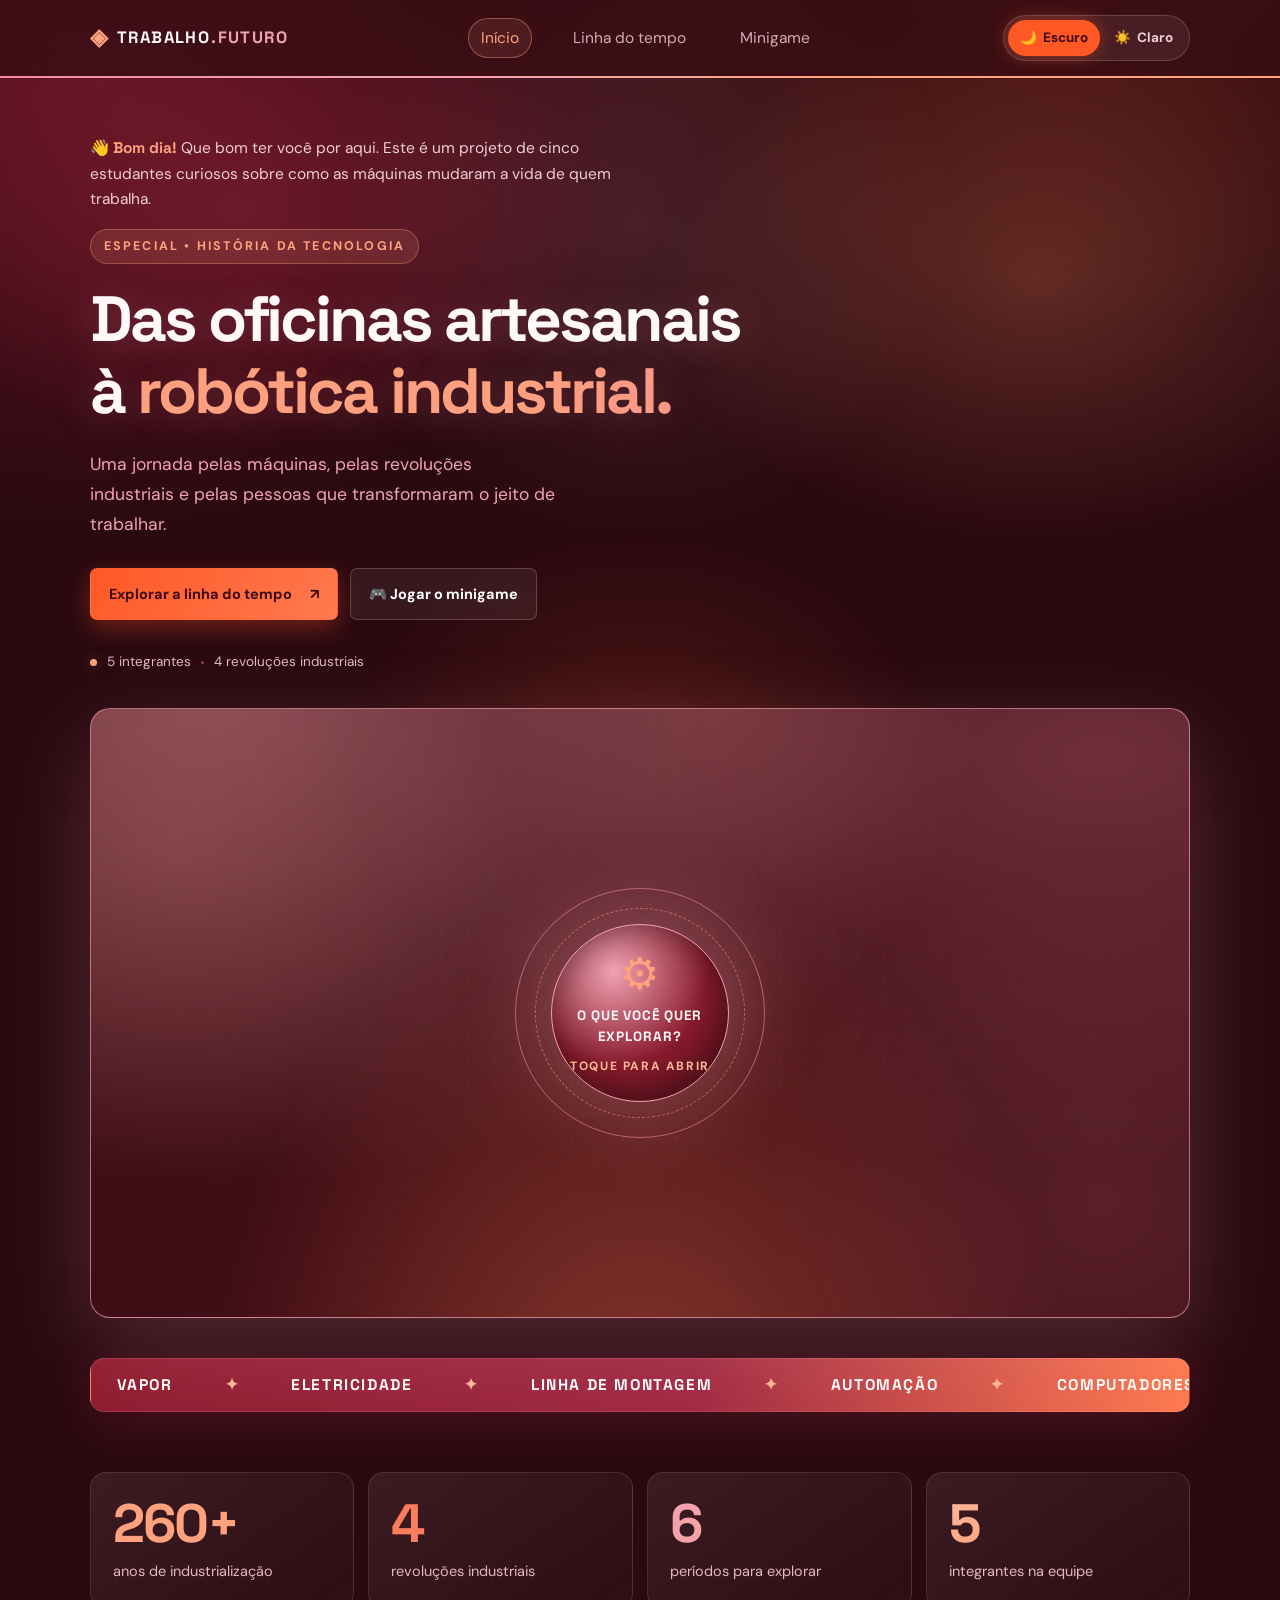
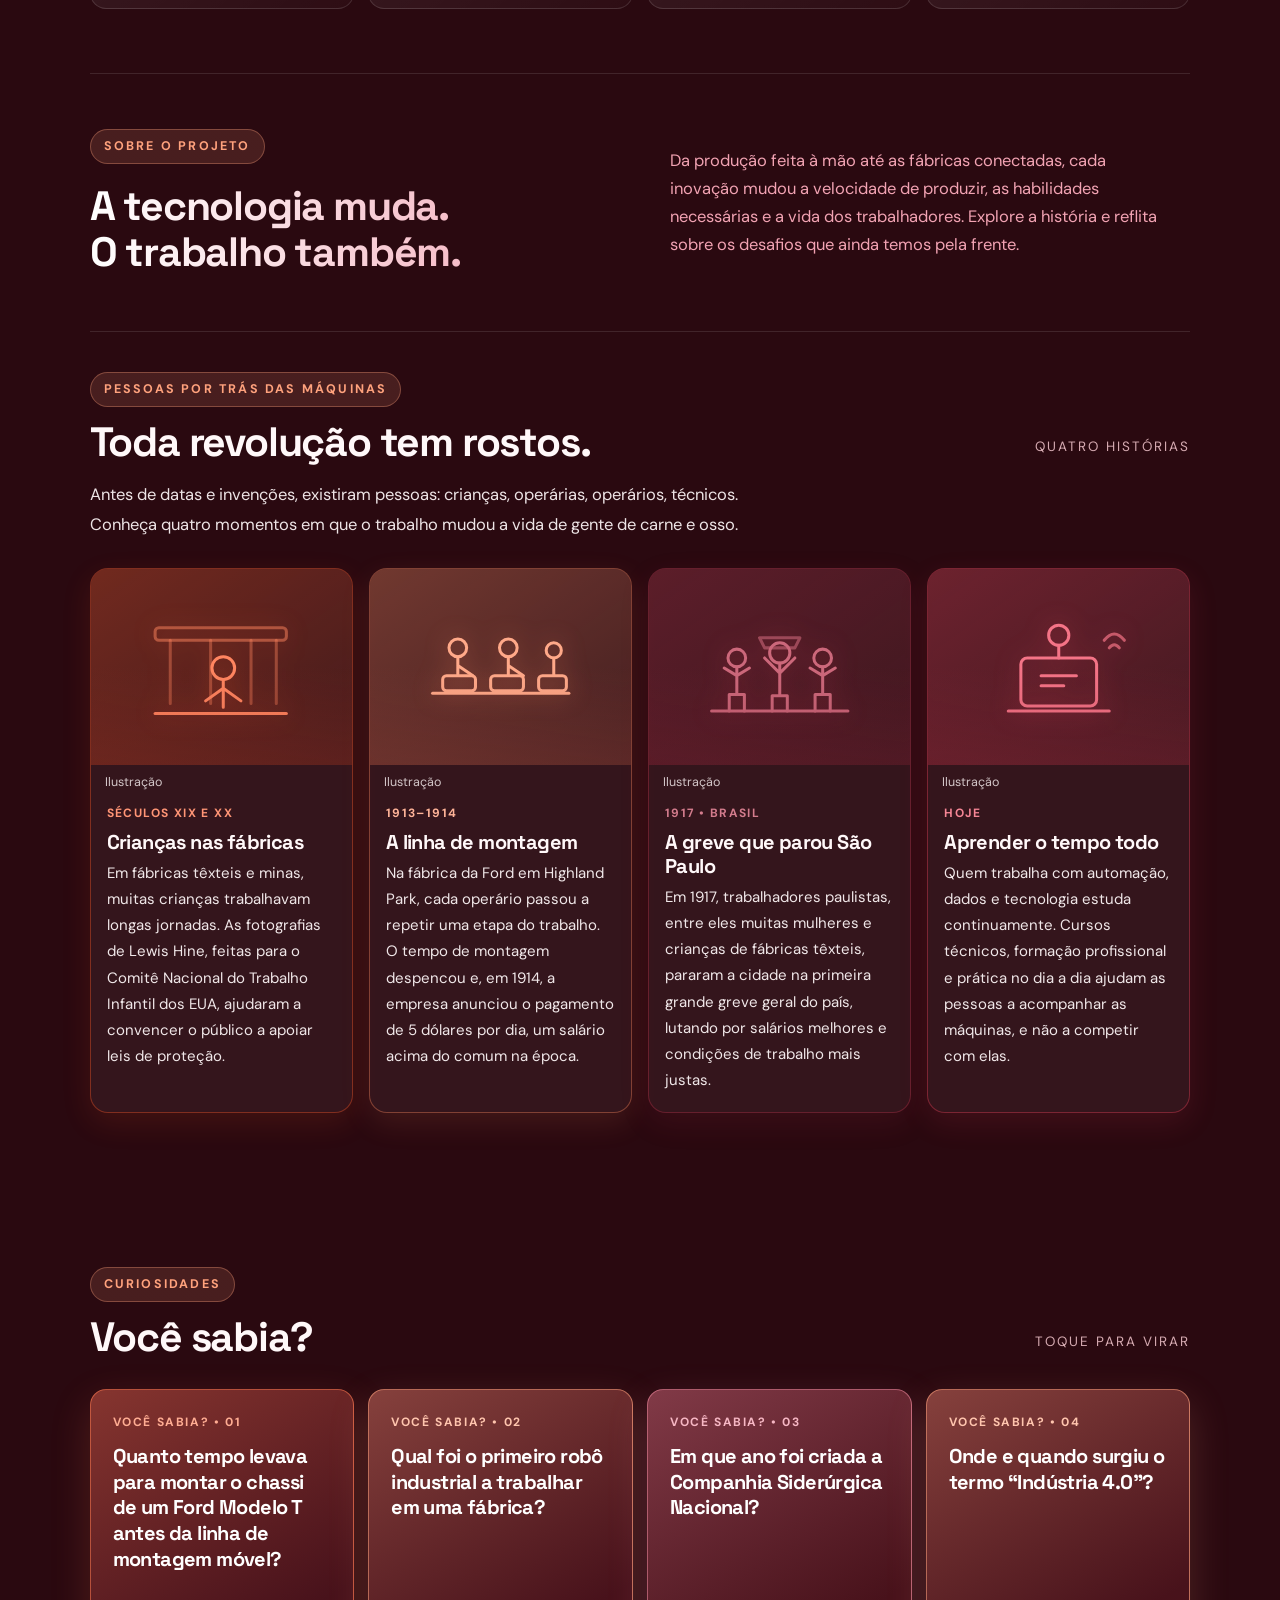
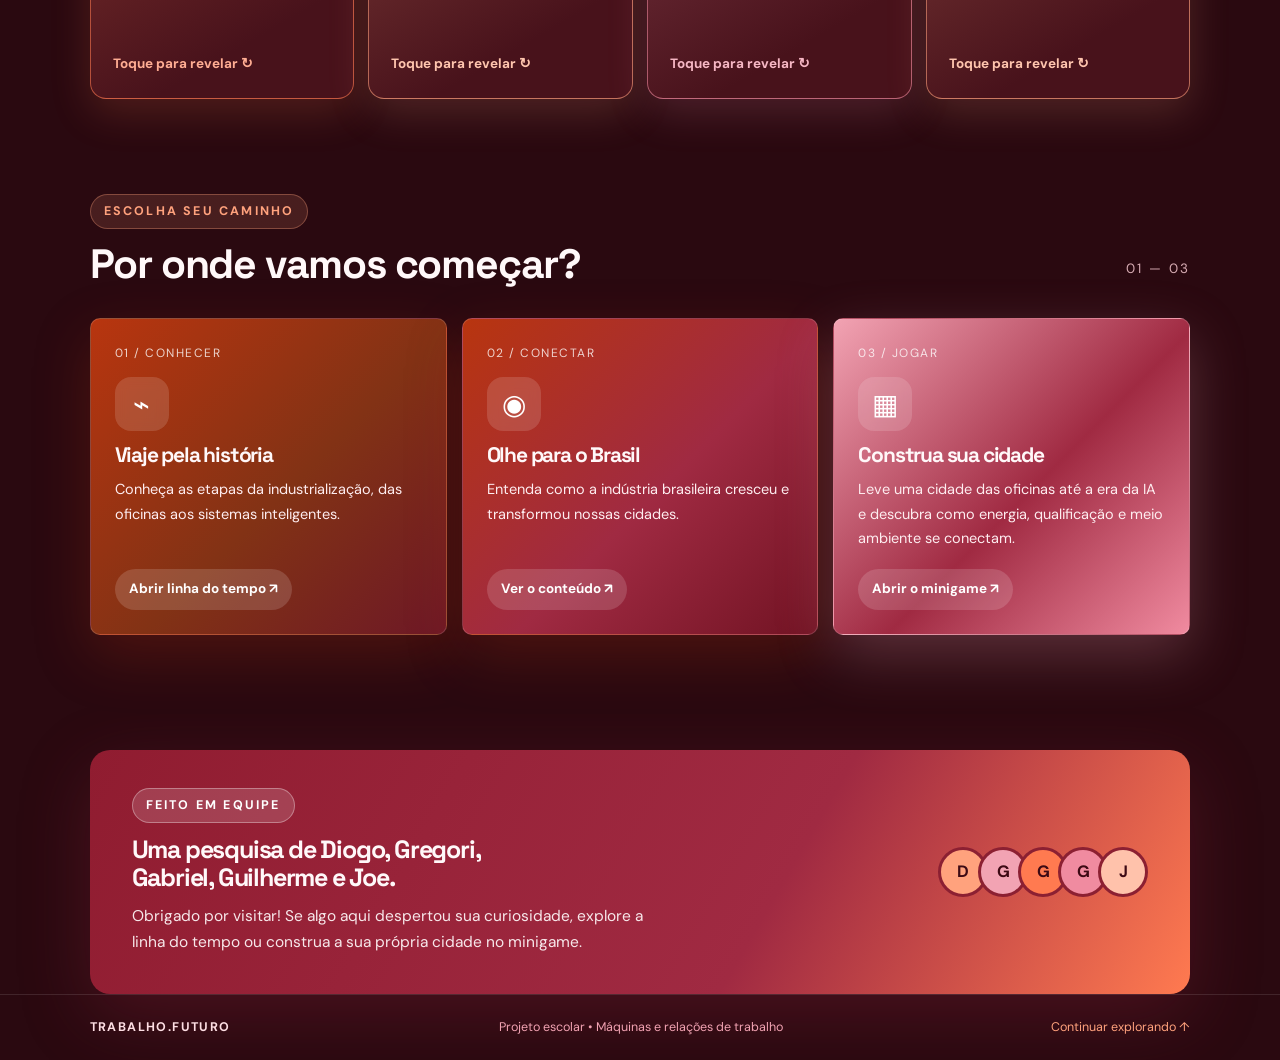
==== commit 44c05bba: "testeDeCor1 apenas um teste mudando as tonalidades do site" ====
--- a/index.html
+++ b/index.html
@@ -5,7 +5,7 @@
 <meta name="viewport" content="width=device-width, initial-scale=1.0">
 <title>Da Oficina à Robótica — Início</title>
 <script>try{var t=localStorage.getItem("tema-site");document.documentElement.dataset.tema=(t==="claro")?"claro":"escuro"}catch(e){document.documentElement.dataset.tema="escuro"}</script>
-<meta name="theme-color" content="#0a0720">
+<meta name="theme-color" content="#2a0910">
 <link rel="stylesheet" href="style.css">
 <script src="carros.js" defer></script>
 <script src="script.js" defer></script>
@@ -53,7 +53,7 @@
   <section class="pessoas">
     <div class="secao-titulo revelar"><div><p class="sobrelinha">PESSOAS POR TRÁS DAS MÁQUINAS</p><h2>Toda revolução tem rostos.</h2></div><span class="contador">QUATRO HISTÓRIAS</span></div>
     <p class="pessoas-intro">Antes de datas e invenções, existiram pessoas: crianças, operárias, operários, técnicos. Conheça quatro momentos em que o trabalho mudou a vida de gente de carne e osso.</p>
-    <div class="pessoas-grid"><article class="pessoa" style="--cor:#f97316"><figure class="foto"><div class="foto-moldura"><img alt="Fotografia de 1909 de uma menina trabalhando como fiandeira em uma fábrica têxtil na Geórgia, nos Estados Unidos" data-local="foto-fiandeira-1909.jpg" data-commons="Lewis Hine, Spinner in Globe Cotton Mill, Augusta, Georgia, 1909.jpg" data-largura="720" loading="lazy" decoding="async" referrerpolicy="no-referrer"><span class="foto-fallback" aria-hidden="true"><svg viewBox="0 0 120 90" fill="none" stroke="currentColor" stroke-width="2.4" stroke-linecap="round" stroke-linejoin="round" aria-hidden="true"><rect x="8" y="14" width="104" height="10" rx="3" opacity=".5"/><path d="M20 24v50M52 24v50M84 24v50M104 24v50" opacity=".4"/><circle cx="62" cy="46" r="9"/><path d="M62 55v22M62 62l-14 10M62 62l14 10M52 82h20"/><path d="M8 82h104"/></svg></span></div><figcaption><span class="cred">Foto: Lewis Hine, 1909 • Biblioteca do Congresso dos EUA • Domínio público</span><span class="ilus">Ilustração</span></figcaption></figure><div class="pessoa-texto"><small>SÉCULOS XIX E XX</small><h3>Crianças nas fábricas</h3><p>Em fábricas têxteis e minas, muitas crianças trabalhavam longas jornadas. As fotografias de Lewis Hine, feitas para o Comitê Nacional do Trabalho Infantil dos EUA, ajudaram a convencer o público a apoiar leis de proteção.</p></div></article><article class="pessoa" style="--cor:#06b6d4"><figure class="foto"><div class="foto-moldura"><img alt="Fotografia de 1913 de operários trabalhando na linha de montagem de automóveis da Ford, em Highland Park, nos Estados Unidos" data-local="foto-linha-ford-1913.jpg" data-commons="A-line1913.jpg" data-largura="720" loading="lazy" decoding="async" referrerpolicy="no-referrer"><span class="foto-fallback" aria-hidden="true"><svg viewBox="0 0 120 90" fill="none" stroke="currentColor" stroke-width="2.4" stroke-linecap="round" stroke-linejoin="round" aria-hidden="true"><path d="M6 66h108"/><rect x="14" y="52" width="26" height="12" rx="3"/><rect x="52" y="52" width="26" height="12" rx="3"/><rect x="90" y="52" width="22" height="12" rx="3"/><circle cx="26" cy="30" r="7"/><path d="M26 37v14M26 44l12 8"/><circle cx="66" cy="30" r="7"/><path d="M66 37v14M66 44l12 8"/><circle cx="102" cy="32" r="6"/><path d="M102 38v13"/></svg></span></div><figcaption><span class="cred">Foto: Ford Motor Company, 1913 • Domínio público (Wikimedia Commons)</span><span class="ilus">Ilustração</span></figcaption></figure><div class="pessoa-texto"><small>1913–1914</small><h3>A linha de montagem</h3><p>Na fábrica da Ford em Highland Park, cada operário passou a repetir uma etapa do trabalho. O tempo de montagem despencou e, em 1914, a empresa anunciou o pagamento de 5 dólares por dia, um salário acima do comum na época.</p></div></article><article class="pessoa" style="--cor:#7c3aed"><figure class="foto"><div class="foto-moldura"><img alt="Imagem histórica da greve geral de 1917 em São Paulo" data-local="foto-greve-1917.jpg" data-wiki="pt:Greve_geral_de_1917" data-largura="720" loading="lazy" decoding="async" referrerpolicy="no-referrer"><span class="foto-fallback" aria-hidden="true"><svg viewBox="0 0 120 90" fill="none" stroke="currentColor" stroke-width="2.4" stroke-linecap="round" stroke-linejoin="round" aria-hidden="true"><path d="M6 80h108"/><circle cx="26" cy="38" r="7"/><path d="M26 45v22M26 52l-10-6M26 52l10-6M20 80V67h12v13"/><circle cx="60" cy="34" r="8"/><path d="M60 42v26M60 50l-12-12M60 50l12-12M54 80V68h12v12"/><circle cx="94" cy="38" r="7"/><path d="M94 45v22M94 52l-10-6M94 52l10-6M88 80V67h12v13"/><path d="M44 22h32l-4 8H48z" opacity=".6"/></svg></span></div><figcaption><span class="cred">Imagem histórica da greve geral de 1917, São Paulo</span><span class="ilus">Ilustração</span></figcaption></figure><div class="pessoa-texto"><small>1917 • BRASIL</small><h3>A greve que parou São Paulo</h3><p>Em 1917, trabalhadores paulistas, entre eles muitas mulheres e crianças de fábricas têxteis, pararam a cidade na primeira grande greve geral do país, lutando por salários melhores e condições de trabalho mais justas.</p></div></article><article class="pessoa" style="--cor:#d946ef"><figure class="foto"><div class="foto-moldura"><img alt="Pessoas trabalhando com tecnologia nos dias de hoje" data-local="foto-trabalho-hoje.jpg" data-wiki="en:Vocational_education" data-largura="720" loading="lazy" decoding="async" referrerpolicy="no-referrer"><span class="foto-fallback" aria-hidden="true"><svg viewBox="0 0 120 90" fill="none" stroke="currentColor" stroke-width="2.4" stroke-linecap="round" stroke-linejoin="round" aria-hidden="true"><rect x="30" y="38" width="60" height="38" rx="5"/><path d="M20 80h80"/><circle cx="60" cy="20" r="8"/><path d="M60 28v10M46 52h28M46 60h18"/><path d="M96 24q8-10 16 0M100 30q4-5 8 0" opacity=".7"/></svg></span></div><figcaption><span class="cred">Pessoas trabalhando com tecnologia hoje</span><span class="ilus">Ilustração</span></figcaption></figure><div class="pessoa-texto"><small>HOJE</small><h3>Aprender o tempo todo</h3><p>Quem trabalha com automação, dados e tecnologia estuda continuamente. Cursos técnicos, formação profissional e prática no dia a dia ajudam as pessoas a acompanhar as máquinas, e não a competir com elas.</p></div></article></div>
+    <div class="pessoas-grid"><article class="pessoa" style="--cor:#ff5825"><figure class="foto"><div class="foto-moldura"><img alt="Fotografia de 1909 de uma menina trabalhando como fiandeira em uma fábrica têxtil na Geórgia, nos Estados Unidos" data-local="foto-fiandeira-1909.jpg" data-commons="Lewis Hine, Spinner in Globe Cotton Mill, Augusta, Georgia, 1909.jpg" data-largura="720" loading="lazy" decoding="async" referrerpolicy="no-referrer"><span class="foto-fallback" aria-hidden="true"><svg viewBox="0 0 120 90" fill="none" stroke="currentColor" stroke-width="2.4" stroke-linecap="round" stroke-linejoin="round" aria-hidden="true"><rect x="8" y="14" width="104" height="10" rx="3" opacity=".5"/><path d="M20 24v50M52 24v50M84 24v50M104 24v50" opacity=".4"/><circle cx="62" cy="46" r="9"/><path d="M62 55v22M62 62l-14 10M62 62l14 10M52 82h20"/><path d="M8 82h104"/></svg></span></div><figcaption><span class="cred">Foto: Lewis Hine, 1909 • Biblioteca do Congresso dos EUA • Domínio público</span><span class="ilus">Ilustração</span></figcaption></figure><div class="pessoa-texto"><small>SÉCULOS XIX E XX</small><h3>Crianças nas fábricas</h3><p>Em fábricas têxteis e minas, muitas crianças trabalhavam longas jornadas. As fotografias de Lewis Hine, feitas para o Comitê Nacional do Trabalho Infantil dos EUA, ajudaram a convencer o público a apoiar leis de proteção.</p></div></article><article class="pessoa" style="--cor:#ff8a5e"><figure class="foto"><div class="foto-moldura"><img alt="Fotografia de 1913 de operários trabalhando na linha de montagem de automóveis da Ford, em Highland Park, nos Estados Unidos" data-local="foto-linha-ford-1913.jpg" data-commons="A-line1913.jpg" data-largura="720" loading="lazy" decoding="async" referrerpolicy="no-referrer"><span class="foto-fallback" aria-hidden="true"><svg viewBox="0 0 120 90" fill="none" stroke="currentColor" stroke-width="2.4" stroke-linecap="round" stroke-linejoin="round" aria-hidden="true"><path d="M6 66h108"/><rect x="14" y="52" width="26" height="12" rx="3"/><rect x="52" y="52" width="26" height="12" rx="3"/><rect x="90" y="52" width="22" height="12" rx="3"/><circle cx="26" cy="30" r="7"/><path d="M26 37v14M26 44l12 8"/><circle cx="66" cy="30" r="7"/><path d="M66 37v14M66 44l12 8"/><circle cx="102" cy="32" r="6"/><path d="M102 38v13"/></svg></span></div><figcaption><span class="cred">Foto: Ford Motor Company, 1913 • Domínio público (Wikimedia Commons)</span><span class="ilus">Ilustração</span></figcaption></figure><div class="pessoa-texto"><small>1913–1914</small><h3>A linha de montagem</h3><p>Na fábrica da Ford em Highland Park, cada operário passou a repetir uma etapa do trabalho. O tempo de montagem despencou e, em 1914, a empresa anunciou o pagamento de 5 dólares por dia, um salário acima do comum na época.</p></div></article><article class="pessoa" style="--cor:#b8304a"><figure class="foto"><div class="foto-moldura"><img alt="Imagem histórica da greve geral de 1917 em São Paulo" data-local="foto-greve-1917.jpg" data-wiki="pt:Greve_geral_de_1917" data-largura="720" loading="lazy" decoding="async" referrerpolicy="no-referrer"><span class="foto-fallback" aria-hidden="true"><svg viewBox="0 0 120 90" fill="none" stroke="currentColor" stroke-width="2.4" stroke-linecap="round" stroke-linejoin="round" aria-hidden="true"><path d="M6 80h108"/><circle cx="26" cy="38" r="7"/><path d="M26 45v22M26 52l-10-6M26 52l10-6M20 80V67h12v13"/><circle cx="60" cy="34" r="8"/><path d="M60 42v26M60 50l-12-12M60 50l12-12M54 80V68h12v12"/><circle cx="94" cy="38" r="7"/><path d="M94 45v22M94 52l-10-6M94 52l10-6M88 80V67h12v13"/><path d="M44 22h32l-4 8H48z" opacity=".6"/></svg></span></div><figcaption><span class="cred">Imagem histórica da greve geral de 1917, São Paulo</span><span class="ilus">Ilustração</span></figcaption></figure><div class="pessoa-texto"><small>1917 • BRASIL</small><h3>A greve que parou São Paulo</h3><p>Em 1917, trabalhadores paulistas, entre eles muitas mulheres e crianças de fábricas têxteis, pararam a cidade na primeira grande greve geral do país, lutando por salários melhores e condições de trabalho mais justas.</p></div></article><article class="pessoa" style="--cor:#f0405a"><figure class="foto"><div class="foto-moldura"><img alt="Pessoas trabalhando com tecnologia nos dias de hoje" data-local="foto-trabalho-hoje.jpg" data-wiki="en:Vocational_education" data-largura="720" loading="lazy" decoding="async" referrerpolicy="no-referrer"><span class="foto-fallback" aria-hidden="true"><svg viewBox="0 0 120 90" fill="none" stroke="currentColor" stroke-width="2.4" stroke-linecap="round" stroke-linejoin="round" aria-hidden="true"><rect x="30" y="38" width="60" height="38" rx="5"/><path d="M20 80h80"/><circle cx="60" cy="20" r="8"/><path d="M60 28v10M46 52h28M46 60h18"/><path d="M96 24q8-10 16 0M100 30q4-5 8 0" opacity=".7"/></svg></span></div><figcaption><span class="cred">Pessoas trabalhando com tecnologia hoje</span><span class="ilus">Ilustração</span></figcaption></figure><div class="pessoa-texto"><small>HOJE</small><h3>Aprender o tempo todo</h3><p>Quem trabalha com automação, dados e tecnologia estuda continuamente. Cursos técnicos, formação profissional e prática no dia a dia ajudam as pessoas a acompanhar as máquinas, e não a competir com elas.</p></div></article></div>
   </section>
   <section class="curiosidades">
     <div class="secao-titulo revelar"><div><p class="sobrelinha">CURIOSIDADES</p><h2>Você sabia?</h2></div><span class="contador">TOQUE PARA VIRAR</span></div>
--- a/style.css
+++ b/style.css
@@ -5,30 +5,30 @@
    3) (reservado)
    4) Componentes novos (seletor de tema, evolução dos carros)
    ================================== */
-@import url('https://fonts.googleapis.com/css2?family=DM+Sans:wght@400;500;600;700&family=Space+Grotesk:wght@400;500;600;700&display=swap');:root{--bg:#0a0720;--panel:#15102f;--panel2:#1c1540;--text:#fbf8ff;--muted:#b4abd6;--line:#2d2358;--green:#22d3ee;--orange:#fb923c;--purple:#a78bfa;--pink:#c084fc;--cyan:#22d3ee;--yellow:#fdba74}*{margin:0;padding:0;box-sizing:border-box}html{scroll-behavior:smooth}body{background:radial-gradient(ellipse at 50% 30%,#0d0628 0%,var(--bg) 55%);color:var(--text);font-family:'DM Sans',sans-serif;line-height:1.65;min-height:100vh}a{color:inherit;text-decoration:none}.topo{height:78px;padding:0 7%;display:flex;align-items:center;justify-content:space-between;border-bottom:1px solid #ffffff0c;position:sticky;top:0;background:#070415ed;backdrop-filter:blur(16px);z-index:10}.marca{font-family:'Space Grotesk',sans-serif;font-weight:700;letter-spacing:1.4px;font-size:16.5px;display:flex;align-items:center;gap:8px}.marca-icone{color:var(--green);font-size:23px}.marca-claro{color:#7971a5;margin-left:-7px}nav{display:flex;gap:28px}nav a{font-size:15.5px;color:var(--muted);transition:.2s}nav a:hover,nav a.selecionado{color:var(--text)}nav a.selecionado{border-bottom:1px solid var(--green);padding-bottom:7px}main{width:min(1120px,86%);margin:0 auto}.hero{display:block;padding:58px 0 34px}.sobrelinha{color:var(--green);font-size:12.5px;letter-spacing:2.2px;font-weight:700;margin-bottom:20px}h1,h2,h3{font-family:'Space Grotesk',sans-serif;line-height:1.12;letter-spacing:-1.2px}.hero h1{font-size:clamp(40px,5vw,65px);letter-spacing:-2.9px}.hero h1 span,.titulo-conteudo h1 span{color:var(--green)}.subtitulo{color:var(--muted);font-size:17.5px;max-width:470px;margin:23px 0 28px}.acoes{display:flex;gap:12px;flex-wrap:wrap}.botao{display:inline-flex;justify-content:center;align-items:center;gap:18px;padding:13px 18px;border-radius:7px;font-size:14.5px;font-weight:700;cursor:pointer;transition:transform .2s,background .2s,border-color .2s;border:1px solid transparent}.botao:hover{transform:translateY(-3px)}.principal{background:var(--green);color:#171b0f}.principal:hover{background:#22d3ee}.discreto{border-color:#23155a;background:#0c0622;color:#eee5dc}.discreto:hover{border-color:#625b8e}.mini-info{display:flex;align-items:center;gap:10px;color:#736ca1;font-size:13.5px;margin-top:31px}.mini-info i{height:3px;width:3px;border-radius:50%;background:#4e3b9b}.ponto-verde{height:7px;width:7px;background:var(--green);border-radius:50%;box-shadow:0 0 12px #22d3ee66}.bloco-intro{border-top:1px solid var(--line);border-bottom:1px solid var(--line);padding:55px 0;display:grid;grid-template-columns:1fr 1fr;gap:60px;align-items:center}.bloco-intro h2,.secao-titulo h2,.equipe-faixa h2{font-size:clamp(28px,3.4vw,41px)}.texto-longo{color:var(--muted);font-size:16.5px;max-width:490px}.selecao{padding:75px 0}.secao-titulo{display:flex;align-items:end;justify-content:space-between;gap:20px}.secao-titulo .sobrelinha{margin-bottom:13px}.contador{font-size:13.5px;color:#513f98;letter-spacing:2px;padding-bottom:7px}.cards{display:grid;grid-template-columns:repeat(2,1fr);gap:15px;margin-top:30px}.card{padding:24px;border:1px solid #1b0e4c;border-radius:10px;min-height:250px;display:flex;flex-direction:column;transition:transform .25s,border-color .25s,background .25s}.card:hover{transform:translateY(-6px);border-color:#6d28d9}.card-verde{background:linear-gradient(145deg,#26301b,#0c0820)}.card-laranja{background:linear-gradient(145deg,#150a44,#0c0723)}.card-num{font-size:12px;letter-spacing:1.5px;color:#9893ba}.card-icone{font-size:33px;margin:14px 0 9px;color:var(--green)}.card-laranja .card-icone{color:var(--orange)}.card h3{font-size:21px;margin-bottom:10px}.card p{color:var(--muted);font-size:14.5px;line-height:1.7}.card-link{font-size:13.5px;color:var(--green);font-weight:700;margin-top:auto;padding-top:20px}.card-laranja .card-link{color:var(--orange)}.equipe-faixa{padding:40px 0 65px;border-top:1px solid var(--line);display:flex;justify-content:space-between;align-items:center;gap:30px}.equipe-faixa .sobrelinha{margin-bottom:12px}.equipe-faixa h2{font-size:25px}.iniciais{display:flex;padding-left:10px}.iniciais span{height:42px;width:42px;border:3px solid var(--bg);border-radius:50%;background:#314020;color:var(--green);display:grid;place-items:center;margin-left:-10px;font-size:14.5px;font-weight:700}.iniciais span:nth-child(2){background:#200f66;color:#fb923c}.iniciais span:nth-child(3){background:#37304b;color:#a78bfa}.iniciais span:nth-child(4){background:#34434a;color:#22d3ee}.iniciais span:nth-child(5){background:#241073;color:#fb923c}footer{border-top:1px solid #ffffff12;padding:22px 7%;display:flex;justify-content:space-between;gap:20px;color:#625b8e;font-size:12.5px}footer span:first-child{letter-spacing:1.4px;font-weight:700;color:#ada8c8}footer a{color:var(--green)}.conteudo-main{padding-bottom:80px}.titulo-conteudo{padding:70px 0 36px;max-width:740px}.titulo-conteudo h1{font-size:clamp(42px,6vw,68px);letter-spacing:-3px}.titulo-conteudo>p:last-child{color:var(--muted);max-width:590px;margin-top:18px;font-size:16.5px}.filtros{display:flex;gap:8px;flex-wrap:wrap;padding:16px 0 25px;border-bottom:1px solid var(--line)}.filtro{background:#0e0922;border:1px solid #1b0e4c;color:#8d87b3;border-radius:30px;padding:9px 14px;font:inherit;font-size:13.5px;cursor:pointer;transition:.2s}.filtro:hover{border-color:#6d28d9;color:#fff}.filtro.ativo{background:var(--green);border-color:var(--green);color:#15180f;font-weight:700}.timeline-cards{padding-top:25px}.etapa{display:grid;grid-template-columns:170px 1fr;gap:22px;padding:28px 0 32px;border-bottom:1px solid var(--line);animation:aparecer .35s ease}.etapa[hidden]{display:none}.etapa-lateral{display:flex;flex-direction:column;gap:8px;padding-top:5px}.etapa-num{font-family:'Space Grotesk',sans-serif;font-size:40px;color:var(--green);line-height:1}.etapa-data{font-size:12px;color:#6a639a;letter-spacing:1px}.etapa-conteudo{background:linear-gradient(130deg,#0d0823,#0c081b);border:1px solid #160c3f;border-radius:10px;padding:25px 28px}.etapa-topo{display:flex;justify-content:space-between;align-items:center}.tag{font-size:12px;letter-spacing:1.4px;color:var(--green);background:#22d3ee13;border:1px solid #22d3ee2e;padding:5px 8px;border-radius:4px}.etapa-simbolo{font-size:28px;color:#a98d6a}.etapa h2{font-size:25px;margin:16px 0 12px}.etapa p{color:#9892ba;font-size:15.5px;line-height:1.85}.dados{display:grid;grid-template-columns:repeat(3,1fr);gap:12px;margin-top:22px;padding-top:16px;border-top:1px solid #ffffff10}.dados span{font-size:12.5px;color:#8a84b0}.dados b{display:block;color:#eee3d7;font-size:12.5px;margin-bottom:3px}.reflexao-final{margin-top:60px;padding:38px;border:1px solid #241560;border-radius:10px;background:radial-gradient(ellipse at 90% 10%,#3a3b1c,#0d0823 65%)}.reflexao-final h2{font-size:clamp(27px,4vw,39px);max-width:650px;margin:17px 0}.reflexao-final p{color:var(--muted);font-size:15.5px;max-width:670px;margin-bottom:22px}.fontes{padding:50px 0 0}.fontes h2{font-size:22px;margin-bottom:17px}.fontes>a{display:block;color:var(--green);font-size:14.5px;margin:9px 0}.fontes p{font-size:12.5px;color:#544299;margin-top:17px}@keyframes aparecer{from{opacity:.2;transform:translateY(8px)}to{opacity:1;transform:translateY(0)}}@media(max-width:760px){.topo{padding:0 5%;height:auto;min-height:72px;flex-wrap:wrap;gap:10px;padding-top:14px;padding-bottom:14px}nav{gap:16px}nav a{font-size:13.5px}main{width:90%}.hero{padding-top:50px}.hero h1{font-size:clamp(39px,10vw,60px)}.bloco-intro{grid-template-columns:1fr;gap:20px;padding:40px 0}.cards{grid-template-columns:1fr}.card{min-height:220px}.equipe-faixa{align-items:flex-start;flex-direction:column}.etapa{grid-template-columns:1fr;gap:12px}.etapa-lateral{flex-direction:row;align-items:center;gap:13px}.etapa-num{font-size:28px}.etapa-conteudo{padding:20px}.dados{grid-template-columns:1fr;gap:9px}.titulo-conteudo{padding-top:55px}.filtros{gap:6px}.filtro{font-size:12.5px;padding:8px 11px}.reflexao-final{padding:25px}footer{flex-wrap:wrap;padding:20px 5%}footer span:nth-child(2){order:3;width:100%}}@media(prefers-reduced-motion:reduce){*,*::before,*::after{scroll-behavior:auto!important;animation:none!important;transition:none!important}}.palco{position:relative;height:610px;margin:0 0 70px;border:1px solid #1a0c50;border-radius:20px;overflow:hidden;background:radial-gradient(ellipse at 50% 108%,#170a48 0%,#0b0522 48%,#070318 100%);isolation:isolate}.palco::before{content:"";position:absolute;inset:0;background-image:radial-gradient(#ffffff0d 1px,transparent 1.2px);background-size:26px 26px;mask-image:radial-gradient(ellipse at center,#000 30%,transparent 78%);-webkit-mask-image:radial-gradient(ellipse at center,#000 30%,transparent 78%);z-index:-1}.palco-voltar{position:absolute;top:18px;left:20px;z-index:6;display:inline-flex;align-items:center;gap:8px;padding:10px 16px;border-radius:30px;border:1px solid #2a1875;background:#0d062ae6;color:#f1e8de;font:inherit;font-size:14.5px;font-weight:700;cursor:pointer;backdrop-filter:blur(8px);transition:border-color .2s,color .2s,transform .2s}.palco-voltar:hover,.palco-voltar:focus-visible{border-color:var(--green);color:var(--green);transform:translateX(-3px);outline:none}.palco-voltar[hidden]{display:none}.hub{position:absolute;left:50%;top:50%;width:250px;height:250px;margin:-125px 0 0 -125px;border:0;background:none;color:inherit;font:inherit;cursor:pointer;display:grid;place-items:center;transition:opacity .45s,transform .55s cubic-bezier(.6,0,.2,1);z-index:3}.hub-anel{position:absolute;border-radius:50%;aspect-ratio:1;border:1px solid #22d3ee33}.hub-anel-1{width:250px;animation:pulsar 3.2s ease-out infinite}.hub-anel-2{width:210px;border-style:dashed;animation:girar 24s linear infinite}.hub-nucleo{width:178px;height:178px;border-radius:50%;display:flex;flex-direction:column;align-items:center;justify-content:center;text-align:center;background:radial-gradient(circle at 35% 28%,#1c0d58,#09041e 70%);border:1px solid #2c148b;box-shadow:0 0 80px #fb923c2e,inset 0 0 30px #00000066;transition:transform .25s,border-color .25s,box-shadow .25s}.hub:hover .hub-nucleo,.hub:focus-visible .hub-nucleo{transform:scale(1.07);border-color:var(--green);box-shadow:0 0 90px #22d3ee30,inset 0 0 30px #00000066}.hub:focus-visible{outline:none}.hub .simbolo{font-size:44px;color:var(--green);line-height:1.1;display:block}.hub strong{font-size:13.5px;letter-spacing:1px;line-height:1.5;margin-top:8px;font-family:'Space Grotesk',sans-serif}.hub small{font-size:12px;letter-spacing:1.6px;color:var(--green);margin-top:9px;font-weight:700}.palco:not([data-estado="inicio"]) .hub{opacity:0;transform:scale(.35);pointer-events:none;visibility:hidden;transition:opacity .35s,transform .45s,visibility 0s .45s}.modelos{position:absolute;inset:0}.modelo{--cor:#22d3ee;position:absolute;left:calc(50% - 79px);top:calc(50% - 100px);width:158px;padding:0;border:0;background:none;color:inherit;font:inherit;cursor:pointer;display:flex;flex-direction:column;align-items:center;gap:10px;opacity:0;visibility:hidden;pointer-events:none;transform:scale(.15);transform-origin:center;transition:left .65s cubic-bezier(.2,.9,.25,1) var(--d),top .65s cubic-bezier(.2,.9,.25,1) var(--d),transform .6s cubic-bezier(.2,.9,.25,1) var(--d),opacity .4s var(--d),visibility 0s .6s;-webkit-tap-highlight-color:transparent}.modelo:focus-visible{outline:none}.palco[data-estado="aberto"] .modelo{left:var(--x);top:var(--y);opacity:1;visibility:visible;pointer-events:auto;transform:scale(1);transition:left .65s cubic-bezier(.2,.9,.25,1) var(--d),top .65s cubic-bezier(.2,.9,.25,1) var(--d),transform .6s cubic-bezier(.2,.9,.25,1) var(--d),opacity .4s var(--d),visibility 0s 0s}.modelo-flutua{display:block;animation:flutuar 5.5s ease-in-out var(--f) infinite}.modelo-arte{display:grid;place-items:center;width:150px;height:150px;border-radius:26px;color:color-mix(in srgb,var(--cor) 62%,#fff);background:radial-gradient(circle at 50% 38%,color-mix(in srgb,var(--cor) 24%,#0c0525) 0%,#0a0521 70%);border:1px solid color-mix(in srgb,var(--cor) 34%,#110836);box-shadow:0 18px 38px #0007,0 0 40px color-mix(in srgb,var(--cor) 14%,transparent);transition:transform .18s ease-out,box-shadow .25s,border-color .25s;will-change:transform}.modelo-arte svg{width:96px;height:96px;filter:drop-shadow(0 6px 10px #0008);transform:translateZ(30px)}.modelo:hover .modelo-arte,.modelo:focus-visible .modelo-arte{border-color:var(--cor);box-shadow:0 22px 46px #000a,0 0 56px color-mix(in srgb,var(--cor) 28%,transparent)}.modelo-rotulo{display:inline-flex;align-items:center;gap:9px;padding:7px 12px;border-radius:30px;border:1px solid #251660;background:#0d0629e8;font-size:13.5px;font-weight:600;color:#efe5da;white-space:nowrap;transition:border-color .2s,color .2s}.modelo-rotulo i{width:11px;height:11px;border-radius:50%;border:1.5px solid #676095;transition:.2s}.modelo:hover .modelo-rotulo,.modelo:focus-visible .modelo-rotulo{border-color:var(--cor);color:#fff}.modelo:hover .modelo-rotulo i,.modelo:focus-visible .modelo-rotulo i{border-color:var(--cor);background:var(--cor)}.palco[data-estado="detalhe"] .modelo:not(.escolhido){opacity:0;visibility:hidden;pointer-events:none;transform:scale(.4);transition:transform .4s,opacity .3s,visibility 0s .35s}.palco[data-estado="detalhe"] .modelo.escolhido{left:5%;top:50%;opacity:1;visibility:visible;pointer-events:none;transform:translateY(-50%) scale(1.5);transform-origin:left center;transition:left .6s cubic-bezier(.2,.9,.25,1),top .6s cubic-bezier(.2,.9,.25,1),transform .6s cubic-bezier(.2,.9,.25,1)}.palco[data-estado="detalhe"] .modelo.escolhido .modelo-rotulo i{border-color:var(--cor);background:var(--cor)}.palco-dica{position:absolute;left:0;right:0;bottom:16px;text-align:center;font-size:13.5px;letter-spacing:1.2px;color:#7a73a6;text-transform:uppercase;animation:aparecer .6s ease .5s both}.palco-dica[hidden]{display:none}.painel{--cor:#22d3ee;position:absolute;left:36%;right:3%;top:5%;bottom:5%;overflow:auto;padding:30px 32px;border-radius:16px;border:1px solid color-mix(in srgb,var(--cor) 28%,#1b0e4c);background:linear-gradient(150deg,#0e062eee,#080418f2 78%);box-shadow:0 20px 70px #000a;opacity:0;visibility:hidden;transform:translateX(34px);transition:opacity .3s,transform .3s,visibility 0s .3s;scrollbar-width:thin;scrollbar-color:#251660 transparent}.palco[data-estado="detalhe"] .painel{opacity:1;visibility:visible;transform:none;transition:opacity .5s .4s,transform .55s cubic-bezier(.2,.9,.25,1) .4s,visibility 0s .4s}.painel-data{display:inline-block;color:color-mix(in srgb,var(--cor) 62%,#fff);font-family:'Space Grotesk',sans-serif;font-size:14.5px;font-weight:700;letter-spacing:1.5px;padding:6px 10px;border:1px solid color-mix(in srgb,var(--cor) 40%,transparent);border-radius:5px;background:color-mix(in srgb,var(--cor) 9%,transparent)}.painel-sub{margin-top:16px;color:#8a84b0;font-size:13.5px;letter-spacing:1px;text-transform:uppercase}.painel h3{font-size:clamp(25px,3.2vw,36px);margin:5px 0 12px;letter-spacing:-1.2px}.painel-texto{font-size:15.5px;color:#b1adcb;line-height:1.8;max-width:620px}.painel-destaques{display:grid;grid-template-columns:repeat(3,1fr);gap:10px;margin:20px 0}.painel-destaques div{padding:12px 14px;border-radius:10px;background:#ffffff08;border:1px solid #ffffff12}.painel-destaques span{display:block;font-size:12px;letter-spacing:1.3px;color:#6d659d;text-transform:uppercase}.painel-destaques b{display:block;font-size:15.5px;color:color-mix(in srgb,var(--cor) 62%,#fff);margin-top:3px;font-family:'Space Grotesk',sans-serif;line-height:1.35}.painel-blocos{display:grid;grid-template-columns:repeat(3,1fr);gap:18px;padding-top:16px;border-top:1px solid #ffffff12}.painel-blocos span{display:block;color:color-mix(in srgb,var(--cor) 62%,#fff);font-size:12px;font-weight:700;letter-spacing:1.5px;margin-bottom:6px}.painel-blocos p{font-size:14.5px;color:#bcb8d2;line-height:1.7}.painel-rodape{display:flex;align-items:center;justify-content:space-between;gap:16px;flex-wrap:wrap;margin-top:20px;padding-top:16px;border-top:1px solid #ffffff12}.painel-marcos{display:flex;gap:7px;flex-wrap:wrap}.painel-marcos em{font-style:normal;font-size:12.5px;color:#b5b1cd;padding:5px 10px;border:1px solid #251660;border-radius:30px;background:#0c0625}@keyframes flutuar{0%,100%{transform:translateY(0)}50%{transform:translateY(-9px)}}@keyframes pulsar{0%{transform:scale(.82);opacity:.9}100%{transform:scale(1.22);opacity:0}}@keyframes girar{to{transform:rotate(360deg)}}@media(max-width:900px){.palco{height:640px}.painel{left:39%;padding:24px 22px}.painel-destaques,.painel-blocos{grid-template-columns:1fr}.modelo{width:130px;left:calc(50% - 65px)}.modelo-arte{width:122px;height:122px;border-radius:22px}.modelo-arte svg{width:78px;height:78px}.modelo-rotulo{font-size:12.5px;padding:6px 10px}}@media(max-width:760px){.palco{height:auto;min-height:440px;padding:68px 16px 26px;margin-bottom:50px}.hub{position:relative;left:auto;top:auto;margin:30px auto}.modelos{position:static;display:none;grid-template-columns:1fr 1fr;gap:20px 10px}.palco:not([data-estado="inicio"]) .hub{display:none}.palco[data-estado="aberto"] .modelos{display:grid}.palco[data-estado="detalhe"] .modelos{display:block}.modelo{position:relative;left:auto!important;top:auto!important;width:100%;margin:0;transform:none;opacity:0;visibility:hidden}.palco[data-estado="aberto"] .modelo{left:auto;top:auto;opacity:1;visibility:visible;transform:none;animation:aparecer .5s ease both}.palco[data-estado="detalhe"] .modelo:not(.escolhido){display:none}.palco[data-estado="detalhe"] .modelo.escolhido{position:relative;left:auto;top:auto;transform:none;margin:0 auto 18px;width:130px}.palco[data-estado="detalhe"] .modelo.escolhido .modelo-arte{width:122px;height:122px}.painel{position:relative;left:auto;right:auto;top:auto;bottom:auto;display:none;transform:none;padding:22px 18px;overflow:visible}.palco[data-estado="detalhe"] .painel{display:block;transition:none}.palco-dica{position:static;margin-top:18px}.modelo-flutua{animation-duration:6s}}@media(prefers-reduced-motion:reduce){.modelo-flutua,.hub-anel{animation:none!important}}body{background:radial-gradient(900px 620px at 88% -8%,#a78bfa66 0%,transparent 62%),radial-gradient(760px 560px at -6% 22%,#c084fc3d 0%,transparent 60%),radial-gradient(900px 600px at 50% 114%,#fb923c36 0%,transparent 60%),#0a0720;background-attachment:fixed}body::before{content:"";position:fixed;inset:0;pointer-events:none;z-index:0;background:radial-gradient(520px circle at var(--cx,50%) var(--cy,25%),#a78bfa24,transparent 62%)}main,footer{position:relative;z-index:1}.topo{background:#0a0720d9;border-width:0 0 2px;border-style:solid;border-image:linear-gradient(90deg,var(--pink),var(--purple),var(--cyan),var(--green)) 1}.marca-icone{background:linear-gradient(135deg,var(--green),var(--cyan));-webkit-background-clip:text;background-clip:text;color:transparent;animation:girar 14s linear infinite;display:inline-block}.marca-claro{color:#a78bfa}nav a{padding:6px 12px;border-radius:30px;border:1px solid transparent}nav a:hover{background:#ffffff12;color:#fff}nav a.selecionado{border:1px solid #22d3ee66;background:#22d3ee1a;color:var(--green);padding-bottom:6px}.sobrelinha{display:inline-block;padding:6px 13px;border-radius:30px;background:linear-gradient(90deg,#22d3ee24,#22d3ee24);border:1px solid #22d3ee55;color:var(--green)}.hero h1 span,.titulo-conteudo h1 span{background:linear-gradient(90deg,var(--green),var(--cyan),var(--pink),var(--yellow),var(--green));background-size:300% 100%;-webkit-background-clip:text;background-clip:text;color:transparent;animation:fluir 9s linear infinite}.hero h1{text-shadow:0 4px 40px #a78bfa40}.subtitulo{color:#a78bfa}.botao{position:relative;overflow:hidden}.principal{background:linear-gradient(135deg,#22d3ee,#fdba74);color:#1b1533;box-shadow:0 10px 30px #22d3ee38}.principal:hover{background:linear-gradient(135deg,#22d3ee,#fdba74);box-shadow:0 14px 44px #22d3ee66}.principal::after{content:"";position:absolute;inset:0;background:linear-gradient(110deg,transparent 30%,#ffffffb0 50%,transparent 70%);transform:translateX(-130%);transition:transform .7s}.principal:hover::after{transform:translateX(130%)}.discreto{background:#ffffff10;border-color:#ffffff30;color:#fff;backdrop-filter:blur(6px)}.discreto:hover{border-color:var(--pink);background:#c084fc1f;box-shadow:0 10px 30px #c084fc30}.mini-info{color:#c2b9e6}.ponto-verde{animation:pulsarponto 1.8s ease-in-out infinite}.faixa-ticker{overflow:hidden;margin:-30px 0 60px;border-radius:14px;border:1px solid #ffffff1c;background:linear-gradient(90deg,#3a1b8a,#9333ea 55%,#fb923c);box-shadow:0 14px 50px #9333ea40}.ticker-trilho{display:flex;width:max-content;animation:correr 32s linear infinite}.faixa-ticker:hover .ticker-trilho{animation-play-state:paused}.ticker-trilho span{padding:13px 26px;font-family:'Space Grotesk',sans-serif;font-weight:700;font-size:15.5px;letter-spacing:1.6px;text-transform:uppercase;color:#fff;white-space:nowrap}.ticker-trilho span::after{content:"✦";margin-left:52px;color:var(--yellow)}.stats{display:grid;grid-template-columns:repeat(4,1fr);gap:14px;margin-bottom:64px}.stat{--c1:#22d3ee;--c2:#22d3ee;position:relative;overflow:hidden;padding:24px 22px;border-radius:16px;background:linear-gradient(145deg,#ffffff14,#ffffff05);border:1px solid #ffffff1f;transition:transform .3s,border-color .3s,box-shadow .3s}.stat:nth-child(2){--c1:#fb923c;--c2:#c084fc}.stat:nth-child(3){--c1:#a78bfa;--c2:#22d3ee}.stat:nth-child(4){--c1:#fdba74;--c2:#fb923c}.stat:hover{transform:translateY(-6px);border-color:var(--c1);box-shadow:0 18px 44px color-mix(in srgb,var(--c1) 26%,transparent)}.stat b{display:block;font-family:'Space Grotesk',sans-serif;font-size:clamp(36px,4.4vw,54px);line-height:1;letter-spacing:-2px;background:linear-gradient(135deg,var(--c1),var(--c2));-webkit-background-clip:text;background-clip:text;color:transparent}.stat span{display:block;margin-top:8px;font-size:14.5px;color:#c2b9e6}.bloco-intro{border-color:#ffffff1c}.bloco-intro h2{background:linear-gradient(90deg,#fff,#a78bfa);-webkit-background-clip:text;background-clip:text;color:transparent}.texto-longo{color:#a78bfa}.curiosidades{padding:70px 0 20px}.flips{display:grid;grid-template-columns:repeat(4,1fr);gap:14px;margin-top:28px}.flip{--cor:var(--orange);perspective:1000px;border:0;background:none;padding:0;height:270px;cursor:pointer;font:inherit;color:inherit;text-align:left;-webkit-tap-highlight-color:transparent}.flip:nth-child(2){--cor:var(--cyan)}.flip:nth-child(3){--cor:var(--pink)}.flip:nth-child(4){--cor:var(--green)}.flip:focus-visible{outline:2px solid var(--cor);outline-offset:4px;border-radius:16px}.flip-in{position:relative;display:block;width:100%;height:100%;transition:transform .75s cubic-bezier(.2,.8,.2,1);transform-style:preserve-3d}.flip:hover .flip-in{transform:rotateY(9deg) translateY(-4px)}.flip.virado .flip-in,.flip.virado:hover .flip-in{transform:rotateY(180deg)}.flip-frente,.flip-verso{position:absolute;inset:0;display:flex;flex-direction:column;gap:12px;padding:22px;border-radius:16px;-webkit-backface-visibility:hidden;backface-visibility:hidden}.flip-frente{background:linear-gradient(150deg,color-mix(in srgb,var(--cor) 30%,#1a1240),#130d33 75%);border:1px solid color-mix(in srgb,var(--cor) 60%,transparent);box-shadow:0 14px 40px color-mix(in srgb,var(--cor) 18%,transparent)}.flip-verso{transform:rotateY(180deg);background:linear-gradient(150deg,var(--cor),color-mix(in srgb,var(--cor) 50%,#6d28d9));color:#150d2e;box-shadow:0 18px 50px color-mix(in srgb,var(--cor) 38%,transparent)}.flip small{font-size:12px;letter-spacing:1.6px;font-weight:700;color:color-mix(in srgb,var(--cor) 62%,#fff)}.flip-verso small{color:#150d2eb3}.flip-frente b{font-family:'Space Grotesk',sans-serif;font-size:20px;line-height:1.28;letter-spacing:-.6px;color:#fff}.flip-frente em{margin-top:auto;font-style:normal;font-size:13.5px;font-weight:700;color:color-mix(in srgb,var(--cor) 62%,#fff)}.flip-verso b{font-family:'Space Grotesk',sans-serif;font-size:27px;line-height:1.1;letter-spacing:-1px}.flip-verso span.txt{display:block;font-size:15.5px;line-height:1.6;font-weight:500}.card{position:relative;overflow:hidden;border:1px solid #ffffff26}.card::before{content:"";position:absolute;inset:0;background:radial-gradient(380px circle at var(--mx,50%) var(--my,0%),#ffffff2e,transparent 55%);opacity:0;transition:opacity .3s;pointer-events:none}.card:hover::before{opacity:1}.card:hover{transform:translateY(-8px) scale(1.01);border-color:#ffffff70}.card-verde{background:linear-gradient(135deg,#0e7490 0%,#0b6a80 55%,#1d1560 100%);box-shadow:0 20px 56px #0e749040}.card-laranja{background:linear-gradient(135deg,#c2410c 0%,#9333ea 55%,#2b1163 100%);box-shadow:0 20px 56px #c2410c40}.card p{color:#f2ecff}.card-num{color:#ffffffc7}.card-icone{display:grid;place-items:center;width:54px;height:54px;border-radius:16px;background:#ffffff24;color:#fff!important;font-size:28px;margin:14px 0 12px;backdrop-filter:blur(6px)}.card-link{color:#fff!important;background:#ffffff26;padding:9px 14px;border-radius:30px;align-self:flex-start;transition:background .2s,transform .2s}.card:hover .card-link{background:#ffffff40;transform:translateX(4px)}.equipe-faixa{border:0;margin-top:40px;padding:38px 42px;border-radius:20px;background:linear-gradient(120deg,#3a1b8a,#9333ea 62%,#fb923c);box-shadow:0 22px 70px #9333ea44}.equipe-faixa .sobrelinha{background:#ffffff26;border-color:#ffffff55;color:#fff}.iniciais span{height:50px;width:50px;font-size:16.5px;border-color:#7a1f86;transition:transform .25s}.iniciais span:hover{transform:translateY(-8px) scale(1.12);z-index:2}.iniciais span:nth-child(1){background:#22d3ee;color:#1d2b00}.iniciais span:nth-child(2){background:#22d3ee;color:#00303a}.iniciais span:nth-child(3){background:#fdba74;color:#3a2a00}.iniciais span:nth-child(4){background:#c084fc;color:#fff}.iniciais span:nth-child(5){background:#a78bfa;color:#fff}footer{border-top:1px solid #ffffff1c;color:#a78bfa}footer span:first-child{color:#e4dcff}.palco{background:radial-gradient(ellipse at 50% 124%,#fb923c66 0%,transparent 56%),radial-gradient(ellipse at 12% -4%,#a78bfa66,transparent 56%),radial-gradient(ellipse at 92% 8%,#c084fc44,transparent 52%),#0d0827;border:1px solid #a78bfaaa;box-shadow:0 30px 90px #a78bfa35}.palco::after{content:"";position:absolute;inset:-20%;z-index:-1;pointer-events:none;background:radial-gradient(circle at 20% 30%,#22d3ee26 0,transparent 24%),radial-gradient(circle at 80% 72%,#c084fc26 0,transparent 24%),radial-gradient(circle at 55% 12%,#22d3ee1a 0,transparent 20%);animation:derivar 16s ease-in-out infinite alternate}.hub-nucleo{background:radial-gradient(circle at 35% 26%,#a78bfa,#34187f 55%,#120a33 100%);border-color:#a78bfa;box-shadow:0 0 90px #a78bfa66,inset 0 0 36px #0006}.hub-anel-1{border-color:#c084fc99}.hub-anel-2{border-color:#22d3ee88}.hub:hover .hub-nucleo,.hub:focus-visible .hub-nucleo{border-color:var(--green);box-shadow:0 0 110px #22d3ee55,inset 0 0 36px #0006}.hub small{color:var(--yellow)}.palco-voltar{background:#1a1240e6;border-color:#a78bfa}.palco-dica{color:#c2b9e6}.modelo-arte svg{filter:drop-shadow(0 0 12px color-mix(in srgb,currentColor 55%,transparent)) drop-shadow(0 6px 10px #0008)}.modelo-rotulo{background:#1a1240ea;border-color:#5a46a8;color:#fff}.painel{background:linear-gradient(150deg,#2a1a6aee,#0f0a2cf4 70%)}.painel-destaques div{background:#ffffff0f;border-color:#ffffff1f}.etapa{--cor:var(--green)}.etapa[data-etapa="inicio"]{--cor:var(--yellow)}.etapa[data-etapa="1"]{--cor:var(--orange)}.etapa[data-etapa="2"]{--cor:var(--green)}.etapa[data-etapa="3"]{--cor:var(--cyan)}.etapa[data-etapa="4"]{--cor:var(--purple)}.etapa[data-etapa="brasil"]{--cor:var(--pink)}.etapa{border-bottom-color:#ffffff14}.etapa-num{color:color-mix(in srgb,var(--cor) 62%,#fff);text-shadow:0 0 34px color-mix(in srgb,var(--cor) 65%,transparent);font-size:48px}.etapa-data{color:#a78bfa}.etapa-conteudo{position:relative;overflow:hidden;background:linear-gradient(130deg,color-mix(in srgb,var(--cor) 17%,#1a1240),#110b2c 70%);border:1px solid color-mix(in srgb,var(--cor) 38%,#2d2358);border-left:4px solid var(--cor);transition:transform .3s,box-shadow .3s}.etapa-conteudo::before{content:"";position:absolute;inset:0;background:radial-gradient(420px circle at var(--mx,50%) var(--my,0%),color-mix(in srgb,var(--cor) 24%,transparent),transparent 58%);opacity:0;transition:opacity .3s;pointer-events:none}.etapa-conteudo:hover::before{opacity:1}.etapa-conteudo:hover{transform:translateY(-5px);box-shadow:0 20px 56px color-mix(in srgb,var(--cor) 26%,transparent)}.tag{color:color-mix(in srgb,var(--cor) 62%,#fff);border-color:color-mix(in srgb,var(--cor) 50%,transparent);background:color-mix(in srgb,var(--cor) 14%,transparent)}.etapa-simbolo{color:color-mix(in srgb,var(--cor) 62%,#fff);font-size:36px;display:inline-block;animation:flutuar 4.5s ease-in-out infinite}.etapa p{color:#a78bfa}.dados{border-top-color:#ffffff1a}.dados b{color:color-mix(in srgb,var(--cor) 62%,#fff)}.dados span{color:#c2b9e6}.filtro{--cor:var(--green);background:#ffffff0d;border-color:#ffffff26;color:#a78bfa}.filtro[data-filtro="inicio"]{--cor:var(--yellow)}.filtro[data-filtro="1"]{--cor:var(--orange)}.filtro[data-filtro="3"]{--cor:var(--cyan)}.filtro[data-filtro="4"]{--cor:var(--purple)}.filtro[data-filtro="brasil"]{--cor:var(--pink)}.filtro:hover{border-color:var(--cor);color:#fff;transform:translateY(-2px);background:color-mix(in srgb,var(--cor) 16%,transparent)}.filtro.ativo{background:var(--cor);border-color:var(--cor);color:#150d2e;box-shadow:0 8px 26px color-mix(in srgb,var(--cor) 45%,transparent)}.titulo-conteudo>p:last-child{color:#a78bfa}.reflexao-final{border:0;background:linear-gradient(125deg,#3a1b8a,#9333ea 60%,#fb923c);box-shadow:0 24px 70px #9333ea40}.reflexao-final p{color:#f4eeff}.reflexao-final .tag{color:#fff;background:#ffffff26;border-color:#ffffff55}.fontes>a{display:block;width:fit-content;padding:4px 0;border-bottom:1px solid transparent;transition:.2s}.fontes>a:hover{border-bottom-color:var(--green);transform:translateX(4px)}.fontes p{color:#9d92cf}.js .revelar{opacity:0;transform:translateY(30px);transition:opacity .8s cubic-bezier(.2,.8,.2,1),transform .8s cubic-bezier(.2,.8,.2,1);transition-delay:var(--atraso,0ms)}.js .revelar.visivel{opacity:1;transform:none}@keyframes fluir{to{background-position:300% 0}}@keyframes correr{to{transform:translateX(-50%)}}@keyframes derivar{from{transform:translate(-3%,-2%) scale(1)}to{transform:translate(3%,3%) scale(1.12)}}@keyframes pulsarponto{0%,100%{box-shadow:0 0 0 0 #22d3ee88}50%{box-shadow:0 0 0 8px #22d3ee00}}@media(max-width:900px){.stats{grid-template-columns:repeat(2,1fr)}.flips{grid-template-columns:repeat(2,1fr)}}@media(max-width:760px){.cards{grid-template-columns:1fr}.flips{grid-template-columns:1fr}.flip{height:230px}.faixa-ticker{margin:-10px 0 44px}.equipe-faixa{padding:28px 24px}.stats{margin-bottom:44px}}@media(prefers-reduced-motion:reduce){.js .revelar{opacity:1;transform:none}.ticker-trilho{animation:none}}.modelo-arte{background:radial-gradient(circle at 50% 28%,color-mix(in srgb,var(--cor) 42%,#241657) 0%,color-mix(in srgb,var(--cor) 12%,#150d36) 72%);border-color:color-mix(in srgb,var(--cor) 60%,transparent);box-shadow:0 18px 38px #0007,0 0 46px color-mix(in srgb,var(--cor) 26%,transparent)}.modelo-arte svg{color:color-mix(in srgb,var(--cor) 72%,#fff);stroke:currentColor;filter:drop-shadow(0 0 14px var(--cor)) drop-shadow(0 6px 10px #0008)}.modelo-arte svg *[fill]{fill:var(--cor)}.barra-expandir{display:flex;justify-content:flex-end;margin:-6px 0 18px}.btn-expandir{font:inherit;font-size:14.5px;font-weight:700;padding:9px 16px;border-radius:30px;border:1px solid #ffffff30;background:#ffffff0d;color:#e4dcff;cursor:pointer;transition:.2s}.btn-expandir:hover{border-color:var(--cyan);color:#fff;background:#22d3ee1a}.btn-expandir[aria-pressed="true"]{background:var(--cyan);color:#06222a;border-color:var(--cyan)}.saiba-mais{margin-top:20px;display:inline-flex;align-items:center;gap:10px;font:inherit;font-size:14.5px;font-weight:700;color:#150d2e;background:var(--cor);border:0;border-radius:30px;padding:10px 16px;cursor:pointer;box-shadow:0 8px 24px color-mix(in srgb,var(--cor) 35%,transparent);transition:transform .2s,box-shadow .2s}.saiba-mais:hover{transform:translateY(-2px);box-shadow:0 12px 30px color-mix(in srgb,var(--cor) 50%,transparent)}.saiba-mais i{font-style:normal;font-size:17.5px;line-height:1;transition:transform .3s}.saiba-mais[aria-expanded="true"] i{transform:rotate(45deg)}.detalhes{margin-top:22px;padding-top:22px;border-top:1px solid #ffffff1c;animation:aparecer .5s ease both}.detalhes[hidden]{display:none}.det-grid{display:grid;grid-template-columns:repeat(3,1fr);gap:14px}.det-bloco{padding:16px 16px 14px;border-radius:12px;background:#ffffff0a;border:1px solid #ffffff14;transition:border-color .25s,transform .25s}.det-bloco:hover{border-color:var(--cor);transform:translateY(-3px)}.det-bloco h4{font-family:'Space Grotesk',sans-serif;font-size:16.5px;color:color-mix(in srgb,var(--cor) 62%,#fff);margin-bottom:8px;letter-spacing:-.2px}.det-bloco p{font-size:14.5px;line-height:1.75;color:#a78bfa}.det-sub{margin:24px 0 12px;font-size:12.5px;letter-spacing:1.6px;text-transform:uppercase;color:#a78bfa}.mini-linha{list-style:none;position:relative;display:grid;gap:0;padding-left:6px}.mini-linha li{position:relative;display:grid;grid-template-columns:110px 1fr;gap:14px;padding:9px 0 9px 22px;border-left:2px solid color-mix(in srgb,var(--cor) 35%,transparent)}.mini-linha li::before{content:"";position:absolute;left:-7px;top:14px;width:12px;height:12px;border-radius:50%;background:var(--cor);box-shadow:0 0 0 4px color-mix(in srgb,var(--cor) 25%,transparent)}.mini-linha b{font-family:'Space Grotesk',sans-serif;font-size:15.5px;color:color-mix(in srgb,var(--cor) 62%,#fff)}.mini-linha span{font-size:15px;line-height:1.6;color:#a78bfa}.det-chips{display:flex;flex-wrap:wrap;gap:8px}.det-chips em{font-style:normal;font-size:13.5px;padding:6px 12px;border-radius:30px;border:1px solid color-mix(in srgb,var(--cor) 45%,transparent);background:color-mix(in srgb,var(--cor) 12%,transparent);color:#fff}.det-conexao{margin-top:24px;padding:18px 20px;border-radius:14px;background:linear-gradient(120deg,color-mix(in srgb,var(--cor) 30%,#1a1240),#150e36);border:1px dashed color-mix(in srgb,var(--cor) 70%,transparent)}.det-conexao span{font-size:12.5px;font-weight:700;letter-spacing:1.6px;color:color-mix(in srgb,var(--cor) 62%,#fff)}.det-conexao p{margin-top:6px;font-size:15.5px;line-height:1.75;color:#fff}.comparativo,.glossario{margin:64px 0 0}.tabela-rolagem{overflow-x:auto;margin-top:26px;border-radius:16px;border:1px solid #ffffff1f;background:#ffffff08}.tabela-rev{width:100%;min-width:860px;border-collapse:collapse;font-size:15px}.tabela-rev th,.tabela-rev td{padding:15px 16px;text-align:left;vertical-align:top;line-height:1.6;border-bottom:1px solid #ffffff12}.tabela-rev thead th{font-family:'Space Grotesk',sans-serif;font-size:15.5px;color:#150d2e;border-bottom:0}.tabela-rev thead th:first-child{background:transparent}.tabela-rev .c1{background:var(--orange)}.tabela-rev .c2{background:var(--green)}.tabela-rev .c3{background:var(--cyan)}.tabela-rev .c4{background:var(--purple)}.tabela-rev tbody th{width:150px;font-size:13.5px;letter-spacing:1px;text-transform:uppercase;color:#a78bfa}.tabela-rev td{color:#a78bfa}.tabela-rev tbody tr:hover td,.tabela-rev tbody tr:hover th{background:#ffffff0d}.tabela-rev tbody tr:last-child th,.tabela-rev tbody tr:last-child td{border-bottom:0}.glossario-grid{display:grid;grid-template-columns:repeat(5,1fr);gap:12px;margin-top:26px}.termo{--cor:var(--cyan);padding:16px;border-radius:14px;background:#ffffff0a;border:1px solid #ffffff1c;transition:transform .25s,border-color .25s,background .25s}.termo:nth-child(5n+1){--cor:var(--yellow)}.termo:nth-child(5n+2){--cor:var(--orange)}.termo:nth-child(5n+3){--cor:var(--green)}.termo:nth-child(5n+4){--cor:var(--cyan)}.termo:nth-child(5n){--cor:var(--pink)}.termo:hover{transform:translateY(-6px) rotate(-.6deg);border-color:var(--cor);background:color-mix(in srgb,var(--cor) 12%,#150e36)}.termo b{display:block;font-family:'Space Grotesk',sans-serif;font-size:16.5px;color:color-mix(in srgb,var(--cor) 62%,#fff);margin-bottom:6px}.termo p{font-size:14px;line-height:1.65;color:#a78bfa}@media(max-width:1000px){.glossario-grid{grid-template-columns:repeat(2,1fr)}.det-grid{grid-template-columns:1fr 1fr}}@media(max-width:640px){.det-grid{grid-template-columns:1fr}.mini-linha li{grid-template-columns:1fr;gap:2px}.glossario-grid{grid-template-columns:1fr}.barra-expandir{justify-content:flex-start}}.jogo-main .titulo-conteudo{padding-bottom:26px}.jogo{margin-top:6px}.hud{display:grid;grid-template-columns:repeat(auto-fit,minmax(138px,1fr));gap:10px;margin-bottom:14px}.chip{position:relative;padding:11px 14px;border-radius:14px;background:linear-gradient(145deg,#ffffff14,#ffffff06);border:1px solid #ffffff1f;transition:border-color .25s,box-shadow .25s,transform .25s}.chip[hidden]{display:none}.chip span{display:block;font-size:12px;letter-spacing:1.3px;color:#a78bfa;font-weight:700}.chip b{display:block;font-family:'Space Grotesk',sans-serif;font-size:21px;letter-spacing:-.8px;margin-top:3px;color:#fff}.chip small{display:block;font-size:12.5px;color:#9d92cf;margin-top:2px}.chip small.pos{color:var(--green)}.chip small.neg{color:var(--pink)}.chip-cap{background:linear-gradient(145deg,#22d3ee24,#fdba7410);border-color:#22d3ee55}.chip-cap b{color:var(--green)}.chip.alerta{border-color:var(--pink);box-shadow:0 0 22px #c084fc44;animation:alertar 1.1s ease-in-out infinite}.barra{height:6px;margin-top:9px;border-radius:6px;background:#ffffff1a;overflow:hidden}.barra i{display:block;height:100%;width:50%;border-radius:6px;transition:width .5s,background .5s}@keyframes alertar{50%{transform:translateY(-2px)}}.jogo-grid{display:grid;grid-template-columns:minmax(0,1fr) 340px;gap:18px;align-items:start}.cena{min-width:0}.cv-wrap{position:relative;border-radius:20px;overflow:hidden;border:1px solid #a78bfaaa;box-shadow:0 26px 80px #a78bfa35;background:#0d0827;line-height:0}.cv-wrap canvas{width:100%;height:auto;display:block;touch-action:manipulation;cursor:default}.cv-wrap.com-ferr canvas{cursor:crosshair}.aviso{position:absolute;left:50%;top:14px;transform:translate(-50%,-14px);opacity:0;pointer-events:none;padding:9px 16px;border-radius:30px;background:#150e36f0;border:1px solid #a78bfa;color:#fff;font-size:14.5px;font-weight:600;line-height:1.4;transition:.3s;max-width:90%;text-align:center;z-index:3}.aviso.on{opacity:1;transform:translate(-50%,0)}.controles{position:absolute;right:12px;bottom:12px;display:flex;gap:4px;padding:5px;border-radius:30px;background:#150e36e8;border:1px solid #5a46a8;z-index:3;line-height:1}.vel{font:inherit;font-size:14.5px;font-weight:700;min-width:36px;padding:7px 10px;border-radius:30px;border:0;background:transparent;color:#a78bfa;cursor:pointer;transition:.2s}.vel:hover{background:#ffffff1c;color:#fff}.vel.on{background:var(--green);color:#150d2e}.dica-jogo{margin-top:12px;font-size:14px;color:#a78bfa;line-height:1.7}kbd{font-family:inherit;font-size:12.5px;padding:2px 7px;border-radius:5px;border:1px solid #ffffff3a;background:#ffffff12;color:#fff}.sobreposicao{position:absolute;inset:0;display:grid;place-items:center;padding:18px;background:radial-gradient(circle at 50% 40%,#2a1670dd,#0a0720f2);backdrop-filter:blur(6px);z-index:5;line-height:1.5;overflow:auto}.sobreposicao[hidden]{display:none}.modal-caixa{width:min(560px,100%);padding:26px 28px;border-radius:20px;background:linear-gradient(150deg,#2a1a6a,#140e33);border:1px solid #a78bfa;box-shadow:0 30px 80px #000a;animation:subir .45s cubic-bezier(.2,.9,.25,1) both}@keyframes subir{from{opacity:0;transform:translateY(24px) scale(.97)}to{opacity:1;transform:none}}.modal-emoji{display:block;font-size:40px;line-height:1;margin-bottom:8px}.modal-tag{font-size:12.5px;letter-spacing:1.8px;font-weight:700;color:var(--green)}.modal-caixa h3{font-size:clamp(22px,3vw,28px);letter-spacing:-1px;margin:4px 0 10px}.modal-texto{font-size:16px;line-height:1.75;color:#a78bfa}.modal-fato{margin-top:16px;padding:12px 14px;border-radius:12px;background:#ffffff0d;border-left:3px solid var(--cyan);font-size:14.5px;line-height:1.7;color:#a78bfa}.modal-fato b{color:var(--cyan)}.modal-opcoes{display:grid;gap:9px;margin-top:18px}.modal-op{display:block;text-align:left;font:inherit;padding:13px 16px;border-radius:14px;border:1px solid #ffffff2c;background:#ffffff0f;color:#fff;cursor:pointer;text-decoration:none;transition:transform .2s,border-color .2s,background .2s}.modal-op:hover,.modal-op:focus-visible{outline:none;transform:translateY(-3px);border-color:var(--green);background:#22d3ee14}.modal-op b{display:block;font-size:16.5px;font-family:'Space Grotesk',sans-serif}.modal-op span{display:block;margin-top:3px;font-size:14px;color:#b9afe0}.como-jogar{margin:4px 0 0 18px;display:grid;gap:8px;font-size:15.5px;line-height:1.65;color:#a78bfa}.como-jogar b{color:var(--yellow)}.final-stats{display:grid;grid-template-columns:repeat(3,1fr);gap:10px;margin:16px 0 8px;text-align:center}.final-stats div{padding:12px;border-radius:12px;background:#ffffff0f;border:1px solid #ffffff1f}.final-stats b{display:block;font-family:'Space Grotesk',sans-serif;font-size:24px;color:var(--green)}.final-stats span{font-size:12.5px;color:#b9afe0;letter-spacing:1px;text-transform:uppercase}.final-nivel{text-align:center;font-family:'Space Grotesk',sans-serif;font-weight:700;color:var(--yellow);font-size:17.5px}.lateral{display:grid;gap:12px}.era-card{--cor:var(--yellow);padding:18px 18px 16px;border-radius:18px;background:linear-gradient(150deg,color-mix(in srgb,var(--cor) 22%,#1a1240),#130d33 75%);border:1px solid color-mix(in srgb,var(--cor) 55%,transparent);box-shadow:0 16px 46px color-mix(in srgb,var(--cor) 16%,transparent);transition:border-color .5s,box-shadow .5s}.era-topo{display:flex;align-items:center;justify-content:space-between;gap:8px}.era-prog{font-size:12.5px;font-weight:700;letter-spacing:1.5px;color:color-mix(in srgb,var(--cor) 62%,#fff);text-transform:uppercase}.reiniciar{font:inherit;font-size:13px;font-weight:700;padding:5px 10px;border-radius:30px;border:1px solid #ffffff2e;background:#ffffff0d;color:#a78bfa;cursor:pointer}.reiniciar:hover{border-color:var(--pink);color:#fff}.era-card h2{font-size:22px;letter-spacing:-.8px;margin:8px 0 2px}.era-periodo{font-size:13.5px;color:#b9afe0;letter-spacing:1px}.era-card h4{margin:14px 0 8px;font-size:12.5px;letter-spacing:1.5px;color:#a78bfa;text-transform:uppercase}.objs{list-style:none;display:grid;gap:7px;margin-bottom:14px}.objs li{display:grid;grid-template-columns:20px 1fr auto;gap:8px;align-items:center;font-size:14px;line-height:1.4;color:#a78bfa}.objs li i{display:grid;place-items:center;width:18px;height:18px;border-radius:50%;border:1.5px solid #6d5fb8;font-style:normal;font-size:13.5px;font-weight:700;color:#150d2e}.objs li.ok i{background:var(--green);border-color:var(--green)}.objs li.ok span{color:#fff}.objs li em{font-style:normal;font-size:13.5px;font-weight:700;color:color-mix(in srgb,var(--cor) 62%,#fff);font-family:'Space Grotesk',sans-serif}.era-card .botao{width:100%;justify-content:center;text-align:center;font-size:14.5px;padding:12px 14px;display:flex;gap:8px;align-items:center}.era-card .botao b{font-weight:800}.era-card .botao:disabled{opacity:.45;cursor:not-allowed;box-shadow:none;filter:saturate(.5)}.era-card .botao:disabled::after{display:none}.info-card{padding:15px 16px;border-radius:16px;background:#ffffff0a;border:1px solid #ffffff1c;min-height:128px}.info-topo{display:flex;gap:12px;align-items:center}.info-emo{display:grid;place-items:center;width:44px;height:44px;border-radius:12px;background:#ffffff14;font-size:24px}.info-topo b{display:block;font-family:'Space Grotesk',sans-serif;font-size:16.5px}.info-topo small{font-size:13px}.info-chips{display:flex;flex-wrap:wrap;gap:5px;margin:11px 0 8px}.info-chips em{font-style:normal;font-size:13px;padding:4px 9px;border-radius:30px;background:#ffffff12;border:1px solid #ffffff1c;color:#fff}.info-card p{font-size:14px;line-height:1.7;color:#a78bfa}.info-card .info-vazio{color:#9d92cf}.paleta{display:grid;gap:9px}.pal-era{--cor:var(--yellow);padding:11px 12px 12px;border-radius:14px;background:#ffffff08;border:1px solid #ffffff14}.pal-era h5{font-size:12px;letter-spacing:1.4px;text-transform:uppercase;color:color-mix(in srgb,var(--cor) 62%,#fff);margin-bottom:8px}.pal-era.bloq{opacity:.5}.pal-itens{display:grid;grid-template-columns:1fr 1fr;gap:7px}.ferr{position:relative;display:grid;grid-template-columns:28px 1fr;grid-template-rows:auto auto;column-gap:7px;align-items:center;text-align:left;font:inherit;padding:8px 9px;border-radius:11px;border:1px solid #ffffff1f;background:#ffffff0d;color:#fff;cursor:pointer;transition:transform .15s,border-color .2s,background .2s}.ferr .emo{grid-row:1/3;font-size:20px;text-align:center}.ferr b{font-size:13px;line-height:1.25;font-weight:700}.ferr i{font-style:normal;font-size:12.5px;color:var(--green)}.ferr:hover:not(:disabled){transform:translateY(-2px);border-color:var(--cor,#fff);background:#ffffff18}.ferr.caro i{color:var(--pink)}.ferr.caro{opacity:.7}.ferr.ativa{border-color:var(--green);background:#22d3ee1f;box-shadow:0 0 0 2px #22d3ee55,0 8px 22px #22d3ee2a}.ferr:disabled{cursor:not-allowed}.ferr.demolir{width:100%;grid-template-columns:28px 1fr}.ferr.demolir i{color:#b9afe0}.ferr:focus-visible{outline:2px solid var(--cyan);outline-offset:2px}.diario-card{padding:14px 16px;border-radius:16px;background:#ffffff08;border:1px solid #ffffff14}.diario-card h4{font-size:12.5px;letter-spacing:1.5px;color:#a78bfa;text-transform:uppercase;margin-bottom:9px}.diario{list-style:none;display:grid;gap:7px}.diario li{font-size:14px;line-height:1.5;color:#a78bfa;padding-left:10px;border-left:2px solid #a78bfa;animation:aparecer .4s ease both}.diario li:first-child{border-left-color:var(--green);color:#fff}.diario li.vazio{color:#8f84c4;border-left-color:#3a2f78}.aprende{margin-top:70px}.aprende-grid{display:grid;grid-template-columns:repeat(3,1fr);gap:14px;margin-top:24px}.aprende-card{padding:22px;border-radius:18px;background:linear-gradient(150deg,color-mix(in srgb,var(--cor) 20%,#1a1240),#130d33);border:1px solid color-mix(in srgb,var(--cor) 45%,transparent);transition:transform .3s,box-shadow .3s}.aprende-card:hover{transform:translateY(-6px);box-shadow:0 18px 48px color-mix(in srgb,var(--cor) 24%,transparent)}.aprende-card span{font-size:30px}.aprende-card h3{font-size:20px;letter-spacing:-.6px;margin:10px 0 8px;color:color-mix(in srgb,var(--cor) 62%,#fff)}.aprende-card p{font-size:15px;line-height:1.75;color:#a78bfa}@media(max-width:1060px){.jogo-grid{grid-template-columns:1fr}.lateral{grid-template-columns:1fr 1fr}.paleta{grid-column:1/-1}.diario-card{grid-column:1/-1}.aprende-grid{grid-template-columns:1fr}}@media(max-width:640px){.lateral{grid-template-columns:1fr}.pal-itens{grid-template-columns:1fr 1fr}.hud{grid-template-columns:1fr 1fr}.modal-caixa{padding:20px}.sobreposicao{padding:10px;align-items:start}}.era-card .botao[hidden]{display:none}.pal-previa{display:flex;flex-wrap:wrap;gap:6px;font-size:18.5px;filter:grayscale(.8);opacity:.7}.pal-previa span{display:grid;place-items:center;width:30px;height:30px;border-radius:9px;background:#ffffff0d}.card-roxo{background:linear-gradient(135deg,#a78bfa 0%,#9333ea 55%,#c084fc 100%);box-shadow:0 20px 56px #a78bfa40}@media(min-width:761px){.cards{grid-template-columns:repeat(3,1fr)}}@media(min-width:761px) and (max-width:980px){.card h3{font-size:21px}}.card p{margin-bottom:18px}.card-link{margin-top:auto}
+@import url('https://fonts.googleapis.com/css2?family=DM+Sans:wght@400;500;600;700&family=Space+Grotesk:wght@400;500;600;700&display=swap');:root{--bg:#390d14;--panel:#43171e;--panel2:#511b24;--text:#fff8f9;--muted:#d6abb2;--line:#632731;--green:#ffa27d;--orange:#ff7a50;--purple:#f2a3b3;--pink:#f08ba0;--cyan:#ffa27d;--yellow:#ffb899}*{margin:0;padding:0;box-sizing:border-box}html{scroll-behavior:smooth}body{background:radial-gradient(ellipse at 50% 30%,#410b14 0%,var(--bg) 55%);color:var(--text);font-family:'DM Sans',sans-serif;line-height:1.65;min-height:100vh}a{color:inherit;text-decoration:none}.topo{height:78px;padding:0 7%;display:flex;align-items:center;justify-content:space-between;border-bottom:1px solid #ffffff0c;position:sticky;top:0;background:#310910ed;backdrop-filter:blur(16px);z-index:10}.marca{font-family:'Space Grotesk',sans-serif;font-weight:700;letter-spacing:1.4px;font-size:16.5px;display:flex;align-items:center;gap:8px}.marca-icone{color:var(--green);font-size:23px}.marca-claro{color:#a5717a;margin-left:-7px}nav{display:flex;gap:28px}nav a{font-size:15.5px;color:var(--muted);transition:.2s}nav a:hover,nav a.selecionado{color:var(--text)}nav a.selecionado{border-bottom:1px solid var(--green);padding-bottom:7px}main{width:min(1120px,86%);margin:0 auto}.hero{display:block;padding:58px 0 34px}.sobrelinha{color:var(--green);font-size:12.5px;letter-spacing:2.2px;font-weight:700;margin-bottom:20px}h1,h2,h3{font-family:'Space Grotesk',sans-serif;line-height:1.12;letter-spacing:-1.2px}.hero h1{font-size:clamp(40px,5vw,65px);letter-spacing:-2.9px}.hero h1 span,.titulo-conteudo h1 span{color:var(--green)}.subtitulo{color:var(--muted);font-size:17.5px;max-width:470px;margin:23px 0 28px}.acoes{display:flex;gap:12px;flex-wrap:wrap}.botao{display:inline-flex;justify-content:center;align-items:center;gap:18px;padding:13px 18px;border-radius:7px;font-size:14.5px;font-weight:700;cursor:pointer;transition:transform .2s,background .2s,border-color .2s;border:1px solid transparent}.botao:hover{transform:translateY(-3px)}.principal{background:var(--green);color:#2f1f1a}.principal:hover{background:#ffa27d}.discreto{border-color:#681826;background:#3c0b13;color:#eee0dc}.discreto:hover{border-color:#8e5b64}.mini-info{display:flex;align-items:center;gap:10px;color:#a16c75;font-size:13.5px;margin-top:31px}.mini-info i{height:3px;width:3px;border-radius:50%;background:#9b3b4b}.ponto-verde{height:7px;width:7px;background:var(--green);border-radius:50%;box-shadow:0 0 12px #ffa27d66}.bloco-intro{border-top:1px solid var(--line);border-bottom:1px solid var(--line);padding:55px 0;display:grid;grid-template-columns:1fr 1fr;gap:60px;align-items:center}.bloco-intro h2,.secao-titulo h2,.equipe-faixa h2{font-size:clamp(28px,3.4vw,41px)}.texto-longo{color:var(--muted);font-size:16.5px;max-width:490px}.selecao{padding:75px 0}.secao-titulo{display:flex;align-items:end;justify-content:space-between;gap:20px}.secao-titulo .sobrelinha{margin-bottom:13px}.contador{font-size:13.5px;color:#983f4e;letter-spacing:2px;padding-bottom:7px}.cards{display:grid;grid-template-columns:repeat(2,1fr);gap:15px;margin-top:30px}.card{padding:24px;border:1px solid #5e111e;border-radius:10px;min-height:250px;display:flex;flex-direction:column;transition:transform .25s,border-color .25s,background .25s}.card:hover{transform:translateY(-6px);border-color:#8f2238}.card-verde{background:linear-gradient(145deg,#3f2b24,#390e15)}.card-laranja{background:linear-gradient(145deg,#570e1a,#3c0c14)}.card-num{font-size:12px;letter-spacing:1.5px;color:#ba9399}.card-icone{font-size:33px;margin:14px 0 9px;color:var(--green)}.card-laranja .card-icone{color:var(--orange)}.card h3{font-size:21px;margin-bottom:10px}.card p{color:var(--muted);font-size:14.5px;line-height:1.7}.card-link{font-size:13.5px;color:var(--green);font-weight:700;margin-top:auto;padding-top:20px}.card-laranja .card-link{color:var(--orange)}.equipe-faixa{padding:40px 0 65px;border-top:1px solid var(--line);display:flex;justify-content:space-between;align-items:center;gap:30px}.equipe-faixa .sobrelinha{margin-bottom:12px}.equipe-faixa h2{font-size:25px}.iniciais{display:flex;padding-left:10px}.iniciais span{height:42px;width:42px;border:3px solid var(--bg);border-radius:50%;background:#4e3127;color:var(--green);display:grid;place-items:center;margin-left:-10px;font-size:14.5px;font-weight:700}.iniciais span:nth-child(2){background:#731323;color:#ff7a50}.iniciais span:nth-child(3){background:#54363b;color:#f2a3b3}.iniciais span:nth-child(4){background:#53413a;color:#ffa27d}.iniciais span:nth-child(5){background:#7c1426;color:#ff7a50}footer{border-top:1px solid #ffffff12;padding:22px 7%;display:flex;justify-content:space-between;gap:20px;color:#8e5b64;font-size:12.5px}footer span:first-child{letter-spacing:1.4px;font-weight:700;color:#c8a8ad}footer a{color:var(--green)}.conteudo-main{padding-bottom:80px}.titulo-conteudo{padding:70px 0 36px;max-width:740px}.titulo-conteudo h1{font-size:clamp(42px,6vw,68px);letter-spacing:-3px}.titulo-conteudo>p:last-child{color:var(--muted);max-width:590px;margin-top:18px;font-size:16.5px}.filtros{display:flex;gap:8px;flex-wrap:wrap;padding:16px 0 25px;border-bottom:1px solid var(--line)}.filtro{background:#3a0f16;border:1px solid #5e111e;color:#b3878e;border-radius:30px;padding:9px 14px;font:inherit;font-size:13.5px;cursor:pointer;transition:.2s}.filtro:hover{border-color:#8f2238;color:#fff}.filtro.ativo{background:var(--green);border-color:var(--green);color:#2b1f1b;font-weight:700}.timeline-cards{padding-top:25px}.etapa{display:grid;grid-template-columns:170px 1fr;gap:22px;padding:28px 0 32px;border-bottom:1px solid var(--line);animation:aparecer .35s ease}.etapa[hidden]{display:none}.etapa-lateral{display:flex;flex-direction:column;gap:8px;padding-top:5px}.etapa-num{font-family:'Space Grotesk',sans-serif;font-size:40px;color:var(--green);line-height:1}.etapa-data{font-size:12px;color:#9a636c;letter-spacing:1px}.etapa-conteudo{background:linear-gradient(130deg,#3c0e15,#330f15);border:1px solid #53101b;border-radius:10px;padding:25px 28px}.etapa-topo{display:flex;justify-content:space-between;align-items:center}.tag{font-size:12px;letter-spacing:1.4px;color:var(--green);background:#ffa27d13;border:1px solid #ffa27d2e;padding:5px 8px;border-radius:4px}.etapa-simbolo{font-size:28px;color:#a9796a}.etapa h2{font-size:25px;margin:16px 0 12px}.etapa p{color:#ba9299;font-size:15.5px;line-height:1.85}.dados{display:grid;grid-template-columns:repeat(3,1fr);gap:12px;margin-top:22px;padding-top:16px;border-top:1px solid #ffffff10}.dados span{font-size:12.5px;color:#b0848b}.dados b{display:block;color:#eedcd7;font-size:12.5px;margin-bottom:3px}.reflexao-final{margin-top:60px;padding:38px;border:1px solid #6d1826;border-radius:10px;background:radial-gradient(ellipse at 90% 10%,#4a3123,#3c0e15 65%)}.reflexao-final h2{font-size:clamp(27px,4vw,39px);max-width:650px;margin:17px 0}.reflexao-final p{color:var(--muted);font-size:15.5px;max-width:670px;margin-bottom:22px}.fontes{padding:50px 0 0}.fontes h2{font-size:22px;margin-bottom:17px}.fontes>a{display:block;color:var(--green);font-size:14.5px;margin:9px 0}.fontes p{font-size:12.5px;color:#994251;margin-top:17px}@keyframes aparecer{from{opacity:.2;transform:translateY(8px)}to{opacity:1;transform:translateY(0)}}@media(max-width:760px){.topo{padding:0 5%;height:auto;min-height:72px;flex-wrap:wrap;gap:10px;padding-top:14px;padding-bottom:14px}nav{gap:16px}nav a{font-size:13.5px}main{width:90%}.hero{padding-top:50px}.hero h1{font-size:clamp(39px,10vw,60px)}.bloco-intro{grid-template-columns:1fr;gap:20px;padding:40px 0}.cards{grid-template-columns:1fr}.card{min-height:220px}.equipe-faixa{align-items:flex-start;flex-direction:column}.etapa{grid-template-columns:1fr;gap:12px}.etapa-lateral{flex-direction:row;align-items:center;gap:13px}.etapa-num{font-size:28px}.etapa-conteudo{padding:20px}.dados{grid-template-columns:1fr;gap:9px}.titulo-conteudo{padding-top:55px}.filtros{gap:6px}.filtro{font-size:12.5px;padding:8px 11px}.reflexao-final{padding:25px}footer{flex-wrap:wrap;padding:20px 5%}footer span:nth-child(2){order:3;width:100%}}@media(prefers-reduced-motion:reduce){*,*::before,*::after{scroll-behavior:auto!important;animation:none!important;transition:none!important}}.palco{position:relative;height:610px;margin:0 0 70px;border:1px solid #61101d;border-radius:20px;overflow:hidden;background:radial-gradient(ellipse at 50% 108%,#5a0f1b 0%,#3c0a12 48%,#340810 100%);isolation:isolate}.palco::before{content:"";position:absolute;inset:0;background-image:radial-gradient(#ffffff0d 1px,transparent 1.2px);background-size:26px 26px;mask-image:radial-gradient(ellipse at center,#000 30%,transparent 78%);-webkit-mask-image:radial-gradient(ellipse at center,#000 30%,transparent 78%);z-index:-1}.palco-voltar{position:absolute;top:18px;left:20px;z-index:6;display:inline-flex;align-items:center;gap:8px;padding:10px 16px;border-radius:30px;border:1px solid #7f1a2b;background:#420b14e6;color:#f1e2de;font:inherit;font-size:14.5px;font-weight:700;cursor:pointer;backdrop-filter:blur(8px);transition:border-color .2s,color .2s,transform .2s}.palco-voltar:hover,.palco-voltar:focus-visible{border-color:var(--green);color:var(--green);transform:translateX(-3px);outline:none}.palco-voltar[hidden]{display:none}.hub{position:absolute;left:50%;top:50%;width:250px;height:250px;margin:-125px 0 0 -125px;border:0;background:none;color:inherit;font:inherit;cursor:pointer;display:grid;place-items:center;transition:opacity .45s,transform .55s cubic-bezier(.6,0,.2,1);z-index:3}.hub-anel{position:absolute;border-radius:50%;aspect-ratio:1;border:1px solid #ffa27d33}.hub-anel-1{width:250px;animation:pulsar 3.2s ease-out infinite}.hub-anel-2{width:210px;border-style:dashed;animation:girar 24s linear infinite}.hub-nucleo{width:178px;height:178px;border-radius:50%;display:flex;flex-direction:column;align-items:center;justify-content:center;text-align:center;background:radial-gradient(circle at 35% 28%,#67111f,#390911 70%);border:1px solid #90172c;box-shadow:0 0 80px #ff7a502e,inset 0 0 30px #00000066;transition:transform .25s,border-color .25s,box-shadow .25s}.hub:hover .hub-nucleo,.hub:focus-visible .hub-nucleo{transform:scale(1.07);border-color:var(--green);box-shadow:0 0 90px #ffa27d30,inset 0 0 30px #00000066}.hub:focus-visible{outline:none}.hub .simbolo{font-size:44px;color:var(--green);line-height:1.1;display:block}.hub strong{font-size:13.5px;letter-spacing:1px;line-height:1.5;margin-top:8px;font-family:'Space Grotesk',sans-serif}.hub small{font-size:12px;letter-spacing:1.6px;color:var(--green);margin-top:9px;font-weight:700}.palco:not([data-estado="inicio"]) .hub{opacity:0;transform:scale(.35);pointer-events:none;visibility:hidden;transition:opacity .35s,transform .45s,visibility 0s .45s}.modelos{position:absolute;inset:0}.modelo{--cor:#ffa27d;position:absolute;left:calc(50% - 79px);top:calc(50% - 100px);width:158px;padding:0;border:0;background:none;color:inherit;font:inherit;cursor:pointer;display:flex;flex-direction:column;align-items:center;gap:10px;opacity:0;visibility:hidden;pointer-events:none;transform:scale(.15);transform-origin:center;transition:left .65s cubic-bezier(.2,.9,.25,1) var(--d),top .65s cubic-bezier(.2,.9,.25,1) var(--d),transform .6s cubic-bezier(.2,.9,.25,1) var(--d),opacity .4s var(--d),visibility 0s .6s;-webkit-tap-highlight-color:transparent}.modelo:focus-visible{outline:none}.palco[data-estado="aberto"] .modelo{left:var(--x);top:var(--y);opacity:1;visibility:visible;pointer-events:auto;transform:scale(1);transition:left .65s cubic-bezier(.2,.9,.25,1) var(--d),top .65s cubic-bezier(.2,.9,.25,1) var(--d),transform .6s cubic-bezier(.2,.9,.25,1) var(--d),opacity .4s var(--d),visibility 0s 0s}.modelo-flutua{display:block;animation:flutuar 5.5s ease-in-out var(--f) infinite}.modelo-arte{display:grid;place-items:center;width:150px;height:150px;border-radius:26px;color:color-mix(in srgb,var(--cor) 62%,#fff);background:radial-gradient(circle at 50% 38%,color-mix(in srgb,var(--cor) 24%,#3e0a13) 0%,#3b0a12 70%);border:1px solid color-mix(in srgb,var(--cor) 34%,#4c0c17);box-shadow:0 18px 38px #0007,0 0 40px color-mix(in srgb,var(--cor) 14%,transparent);transition:transform .18s ease-out,box-shadow .25s,border-color .25s;will-change:transform}.modelo-arte svg{width:96px;height:96px;filter:drop-shadow(0 6px 10px #0008);transform:translateZ(30px)}.modelo:hover .modelo-arte,.modelo:focus-visible .modelo-arte{border-color:var(--cor);box-shadow:0 22px 46px #000a,0 0 56px color-mix(in srgb,var(--cor) 28%,transparent)}.modelo-rotulo{display:inline-flex;align-items:center;gap:9px;padding:7px 12px;border-radius:30px;border:1px solid #6d1927;background:#420b14e8;font-size:13.5px;font-weight:600;color:#efdfda;white-space:nowrap;transition:border-color .2s,color .2s}.modelo-rotulo i{width:11px;height:11px;border-radius:50%;border:1.5px solid #956069;transition:.2s}.modelo:hover .modelo-rotulo,.modelo:focus-visible .modelo-rotulo{border-color:var(--cor);color:#fff}.modelo:hover .modelo-rotulo i,.modelo:focus-visible .modelo-rotulo i{border-color:var(--cor);background:var(--cor)}.palco[data-estado="detalhe"] .modelo:not(.escolhido){opacity:0;visibility:hidden;pointer-events:none;transform:scale(.4);transition:transform .4s,opacity .3s,visibility 0s .35s}.palco[data-estado="detalhe"] .modelo.escolhido{left:5%;top:50%;opacity:1;visibility:visible;pointer-events:none;transform:translateY(-50%) scale(1.5);transform-origin:left center;transition:left .6s cubic-bezier(.2,.9,.25,1),top .6s cubic-bezier(.2,.9,.25,1),transform .6s cubic-bezier(.2,.9,.25,1)}.palco[data-estado="detalhe"] .modelo.escolhido .modelo-rotulo i{border-color:var(--cor);background:var(--cor)}.palco-dica{position:absolute;left:0;right:0;bottom:16px;text-align:center;font-size:13.5px;letter-spacing:1.2px;color:#a6737c;text-transform:uppercase;animation:aparecer .6s ease .5s both}.palco-dica[hidden]{display:none}.painel{--cor:#ffa27d;position:absolute;left:36%;right:3%;top:5%;bottom:5%;overflow:auto;padding:30px 32px;border-radius:16px;border:1px solid color-mix(in srgb,var(--cor) 28%,#5e111e);background:linear-gradient(150deg,#450b15ee,#340910f2 78%);box-shadow:0 20px 70px #000a;opacity:0;visibility:hidden;transform:translateX(34px);transition:opacity .3s,transform .3s,visibility 0s .3s;scrollbar-width:thin;scrollbar-color:#6d1927 transparent}.palco[data-estado="detalhe"] .painel{opacity:1;visibility:visible;transform:none;transition:opacity .5s .4s,transform .55s cubic-bezier(.2,.9,.25,1) .4s,visibility 0s .4s}.painel-data{display:inline-block;color:color-mix(in srgb,var(--cor) 62%,#fff);font-family:'Space Grotesk',sans-serif;font-size:14.5px;font-weight:700;letter-spacing:1.5px;padding:6px 10px;border:1px solid color-mix(in srgb,var(--cor) 40%,transparent);border-radius:5px;background:color-mix(in srgb,var(--cor) 9%,transparent)}.painel-sub{margin-top:16px;color:#b0848b;font-size:13.5px;letter-spacing:1px;text-transform:uppercase}.painel h3{font-size:clamp(25px,3.2vw,36px);margin:5px 0 12px;letter-spacing:-1.2px}.painel-texto{font-size:15.5px;color:#cbadb2;line-height:1.8;max-width:620px}.painel-destaques{display:grid;grid-template-columns:repeat(3,1fr);gap:10px;margin:20px 0}.painel-destaques div{padding:12px 14px;border-radius:10px;background:#ffffff08;border:1px solid #ffffff12}.painel-destaques span{display:block;font-size:12px;letter-spacing:1.3px;color:#9d656e;text-transform:uppercase}.painel-destaques b{display:block;font-size:15.5px;color:color-mix(in srgb,var(--cor) 62%,#fff);margin-top:3px;font-family:'Space Grotesk',sans-serif;line-height:1.35}.painel-blocos{display:grid;grid-template-columns:repeat(3,1fr);gap:18px;padding-top:16px;border-top:1px solid #ffffff12}.painel-blocos span{display:block;color:color-mix(in srgb,var(--cor) 62%,#fff);font-size:12px;font-weight:700;letter-spacing:1.5px;margin-bottom:6px}.painel-blocos p{font-size:14.5px;color:#d2b8bc;line-height:1.7}.painel-rodape{display:flex;align-items:center;justify-content:space-between;gap:16px;flex-wrap:wrap;margin-top:20px;padding-top:16px;border-top:1px solid #ffffff12}.painel-marcos{display:flex;gap:7px;flex-wrap:wrap}.painel-marcos em{font-style:normal;font-size:12.5px;color:#cdb1b6;padding:5px 10px;border:1px solid #6d1927;border-radius:30px;background:#3f0a13}@keyframes flutuar{0%,100%{transform:translateY(0)}50%{transform:translateY(-9px)}}@keyframes pulsar{0%{transform:scale(.82);opacity:.9}100%{transform:scale(1.22);opacity:0}}@keyframes girar{to{transform:rotate(360deg)}}@media(max-width:900px){.palco{height:640px}.painel{left:39%;padding:24px 22px}.painel-destaques,.painel-blocos{grid-template-columns:1fr}.modelo{width:130px;left:calc(50% - 65px)}.modelo-arte{width:122px;height:122px;border-radius:22px}.modelo-arte svg{width:78px;height:78px}.modelo-rotulo{font-size:12.5px;padding:6px 10px}}@media(max-width:760px){.palco{height:auto;min-height:440px;padding:68px 16px 26px;margin-bottom:50px}.hub{position:relative;left:auto;top:auto;margin:30px auto}.modelos{position:static;display:none;grid-template-columns:1fr 1fr;gap:20px 10px}.palco:not([data-estado="inicio"]) .hub{display:none}.palco[data-estado="aberto"] .modelos{display:grid}.palco[data-estado="detalhe"] .modelos{display:block}.modelo{position:relative;left:auto!important;top:auto!important;width:100%;margin:0;transform:none;opacity:0;visibility:hidden}.palco[data-estado="aberto"] .modelo{left:auto;top:auto;opacity:1;visibility:visible;transform:none;animation:aparecer .5s ease both}.palco[data-estado="detalhe"] .modelo:not(.escolhido){display:none}.palco[data-estado="detalhe"] .modelo.escolhido{position:relative;left:auto;top:auto;transform:none;margin:0 auto 18px;width:130px}.palco[data-estado="detalhe"] .modelo.escolhido .modelo-arte{width:122px;height:122px}.painel{position:relative;left:auto;right:auto;top:auto;bottom:auto;display:none;transform:none;padding:22px 18px;overflow:visible}.palco[data-estado="detalhe"] .painel{display:block;transition:none}.palco-dica{position:static;margin-top:18px}.modelo-flutua{animation-duration:6s}}@media(prefers-reduced-motion:reduce){.modelo-flutua,.hub-anel{animation:none!important}}body{background:radial-gradient(900px 620px at 88% -8%,#f2a3b366 0%,transparent 62%),radial-gradient(760px 560px at -6% 22%,#f08ba03d 0%,transparent 60%),radial-gradient(900px 600px at 50% 114%,#ff7a5036 0%,transparent 60%),#390d14;background-attachment:fixed}body::before{content:"";position:fixed;inset:0;pointer-events:none;z-index:0;background:radial-gradient(520px circle at var(--cx,50%) var(--cy,25%),#f2a3b324,transparent 62%)}main,footer{position:relative;z-index:1}.topo{background:#390d14d9;border-width:0 0 2px;border-style:solid;border-image:linear-gradient(90deg,var(--pink),var(--purple),var(--cyan),var(--green)) 1}.marca-icone{background:linear-gradient(135deg,var(--green),var(--cyan));-webkit-background-clip:text;background-clip:text;color:transparent;animation:girar 14s linear infinite;display:inline-block}.marca-claro{color:#f2a3b3}nav a{padding:6px 12px;border-radius:30px;border:1px solid transparent}nav a:hover{background:#ffffff12;color:#fff}nav a.selecionado{border:1px solid #ffa27d66;background:#ffa27d1a;color:var(--green);padding-bottom:6px}.sobrelinha{display:inline-block;padding:6px 13px;border-radius:30px;background:linear-gradient(90deg,#ffa27d24,#ffa27d24);border:1px solid #ffa27d55;color:var(--green)}.hero h1 span,.titulo-conteudo h1 span{background:linear-gradient(90deg,var(--green),var(--cyan),var(--pink),var(--yellow),var(--green));background-size:300% 100%;-webkit-background-clip:text;background-clip:text;color:transparent;animation:fluir 9s linear infinite}.hero h1{text-shadow:0 4px 40px #f2a3b340}.subtitulo{color:#f2a3b3}.botao{position:relative;overflow:hidden}.principal{background:linear-gradient(135deg,#ffa27d,#ffb899);color:#451c23;box-shadow:0 10px 30px #ffa27d38}.principal:hover{background:linear-gradient(135deg,#ffa27d,#ffb899);box-shadow:0 14px 44px #ffa27d66}.principal::after{content:"";position:absolute;inset:0;background:linear-gradient(110deg,transparent 30%,#ffffffb0 50%,transparent 70%);transform:translateX(-130%);transition:transform .7s}.principal:hover::after{transform:translateX(130%)}.discreto{background:#ffffff10;border-color:#ffffff30;color:#fff;backdrop-filter:blur(6px)}.discreto:hover{border-color:var(--pink);background:#f08ba01f;box-shadow:0 10px 30px #f08ba030}.mini-info{color:#e6b9c1}.ponto-verde{animation:pulsarponto 1.8s ease-in-out infinite}.faixa-ticker{overflow:hidden;margin:-30px 0 60px;border-radius:14px;border:1px solid #ffffff1c;background:linear-gradient(90deg,#901c30,#a02a42 55%,#ff7a50);box-shadow:0 14px 50px #a02a4240}.ticker-trilho{display:flex;width:max-content;animation:correr 32s linear infinite}.faixa-ticker:hover .ticker-trilho{animation-play-state:paused}.ticker-trilho span{padding:13px 26px;font-family:'Space Grotesk',sans-serif;font-weight:700;font-size:15.5px;letter-spacing:1.6px;text-transform:uppercase;color:#fff;white-space:nowrap}.ticker-trilho span::after{content:"✦";margin-left:52px;color:var(--yellow)}.stats{display:grid;grid-template-columns:repeat(4,1fr);gap:14px;margin-bottom:64px}.stat{--c1:#ffa27d;--c2:#ffa27d;position:relative;overflow:hidden;padding:24px 22px;border-radius:16px;background:linear-gradient(145deg,#ffffff14,#ffffff05);border:1px solid #ffffff1f;transition:transform .3s,border-color .3s,box-shadow .3s}.stat:nth-child(2){--c1:#ff7a50;--c2:#f08ba0}.stat:nth-child(3){--c1:#f2a3b3;--c2:#ffa27d}.stat:nth-child(4){--c1:#ffb899;--c2:#ff7a50}.stat:hover{transform:translateY(-6px);border-color:var(--c1);box-shadow:0 18px 44px color-mix(in srgb,var(--c1) 26%,transparent)}.stat b{display:block;font-family:'Space Grotesk',sans-serif;font-size:clamp(36px,4.4vw,54px);line-height:1;letter-spacing:-2px;background:linear-gradient(135deg,var(--c1),var(--c2));-webkit-background-clip:text;background-clip:text;color:transparent}.stat span{display:block;margin-top:8px;font-size:14.5px;color:#e6b9c1}.bloco-intro{border-color:#ffffff1c}.bloco-intro h2{background:linear-gradient(90deg,#fff,#f2a3b3);-webkit-background-clip:text;background-clip:text;color:transparent}.texto-longo{color:#f2a3b3}.curiosidades{padding:70px 0 20px}.flips{display:grid;grid-template-columns:repeat(4,1fr);gap:14px;margin-top:28px}.flip{--cor:var(--orange);perspective:1000px;border:0;background:none;padding:0;height:270px;cursor:pointer;font:inherit;color:inherit;text-align:left;-webkit-tap-highlight-color:transparent}.flip:nth-child(2){--cor:var(--cyan)}.flip:nth-child(3){--cor:var(--pink)}.flip:nth-child(4){--cor:var(--green)}.flip:focus-visible{outline:2px solid var(--cor);outline-offset:4px;border-radius:16px}.flip-in{position:relative;display:block;width:100%;height:100%;transition:transform .75s cubic-bezier(.2,.8,.2,1);transform-style:preserve-3d}.flip:hover .flip-in{transform:rotateY(9deg) translateY(-4px)}.flip.virado .flip-in,.flip.virado:hover .flip-in{transform:rotateY(180deg)}.flip-frente,.flip-verso{position:absolute;inset:0;display:flex;flex-direction:column;gap:12px;padding:22px;border-radius:16px;-webkit-backface-visibility:hidden;backface-visibility:hidden}.flip-frente{background:linear-gradient(150deg,color-mix(in srgb,var(--cor) 30%,#521721),#48121b 75%);border:1px solid color-mix(in srgb,var(--cor) 60%,transparent);box-shadow:0 14px 40px color-mix(in srgb,var(--cor) 18%,transparent)}.flip-verso{transform:rotateY(180deg);background:linear-gradient(150deg,var(--cor),color-mix(in srgb,var(--cor) 50%,#8f2238));color:#3d0a14;box-shadow:0 18px 50px color-mix(in srgb,var(--cor) 38%,transparent)}.flip small{font-size:12px;letter-spacing:1.6px;font-weight:700;color:color-mix(in srgb,var(--cor) 62%,#fff)}.flip-verso small{color:#3d0a14b3}.flip-frente b{font-family:'Space Grotesk',sans-serif;font-size:20px;line-height:1.28;letter-spacing:-.6px;color:#fff}.flip-frente em{margin-top:auto;font-style:normal;font-size:13.5px;font-weight:700;color:color-mix(in srgb,var(--cor) 62%,#fff)}.flip-verso b{font-family:'Space Grotesk',sans-serif;font-size:27px;line-height:1.1;letter-spacing:-1px}.flip-verso span.txt{display:block;font-size:15.5px;line-height:1.6;font-weight:500}.card{position:relative;overflow:hidden;border:1px solid #ffffff26}.card::before{content:"";position:absolute;inset:0;background:radial-gradient(380px circle at var(--mx,50%) var(--my,0%),#ffffff2e,transparent 55%);opacity:0;transition:opacity .3s;pointer-events:none}.card:hover::before{opacity:1}.card:hover{transform:translateY(-8px) scale(1.01);border-color:#ffffff70}.card-verde{background:linear-gradient(135deg,#b8350f 0%,#823215 55%,#6d1826 100%);box-shadow:0 20px 56px #b8350f40}.card-laranja{background:linear-gradient(135deg,#b8350f 0%,#a02a42 55%,#711323 100%);box-shadow:0 20px 56px #b8350f40}.card p{color:#feedf0}.card-num{color:#ffffffc7}.card-icone{display:grid;place-items:center;width:54px;height:54px;border-radius:16px;background:#ffffff24;color:#fff!important;font-size:28px;margin:14px 0 12px;backdrop-filter:blur(6px)}.card-link{color:#fff!important;background:#ffffff26;padding:9px 14px;border-radius:30px;align-self:flex-start;transition:background .2s,transform .2s}.card:hover .card-link{background:#ffffff40;transform:translateX(4px)}.equipe-faixa{border:0;margin-top:40px;padding:38px 42px;border-radius:20px;background:linear-gradient(120deg,#901c30,#a02a42 62%,#ff7a50);box-shadow:0 22px 70px #a02a4244}.equipe-faixa .sobrelinha{background:#ffffff26;border-color:#ffffff55;color:#fff}.iniciais span{height:50px;width:50px;font-size:16.5px;border-color:#8c2032;transition:transform .25s}.iniciais span:hover{transform:translateY(-8px) scale(1.12);z-index:2}.iniciais span:nth-child(1){background:#ffa27d;color:#3f180a}.iniciais span:nth-child(2){background:#ffa27d;color:#491c0c}.iniciais span:nth-child(3){background:#ffb899;color:#49220c}.iniciais span:nth-child(4){background:#f08ba0;color:#fff}.iniciais span:nth-child(5){background:#f2a3b3;color:#fff}footer{border-top:1px solid #ffffff1c;color:#f2a3b3}footer span:first-child{color:#fddee3}.palco{background:radial-gradient(ellipse at 50% 124%,#ff7a5066 0%,transparent 56%),radial-gradient(ellipse at 12% -4%,#f2a3b366,transparent 56%),radial-gradient(ellipse at 92% 8%,#f08ba044,transparent 52%),#3f0d15;border:1px solid #f2a3b3aa;box-shadow:0 30px 90px #f2a3b335}.palco::after{content:"";position:absolute;inset:-20%;z-index:-1;pointer-events:none;background:radial-gradient(circle at 20% 30%,#ffa27d26 0,transparent 24%),radial-gradient(circle at 80% 72%,#f08ba026 0,transparent 24%),radial-gradient(circle at 55% 12%,#ffa27d1a 0,transparent 20%);animation:derivar 16s ease-in-out infinite alternate}.hub-nucleo{background:radial-gradient(circle at 35% 26%,#f2a3b3,#871a2c 55%,#490e18 100%);border-color:#f2a3b3;box-shadow:0 0 90px #f2a3b366,inset 0 0 36px #0006}.hub-anel-1{border-color:#f08ba099}.hub-anel-2{border-color:#ffa27d88}.hub:hover .hub-nucleo,.hub:focus-visible .hub-nucleo{border-color:var(--green);box-shadow:0 0 110px #ffa27d55,inset 0 0 36px #0006}.hub small{color:var(--yellow)}.palco-voltar{background:#521721e6;border-color:#f2a3b3}.palco-dica{color:#e6b9c1}.modelo-arte svg{filter:drop-shadow(0 0 12px color-mix(in srgb,currentColor 55%,transparent)) drop-shadow(0 6px 10px #0008)}.modelo-rotulo{background:#521721ea;border-color:#a84656;color:#fff}.painel{background:linear-gradient(150deg,#751d2bee,#430f18f4 70%)}.painel-destaques div{background:#ffffff0f;border-color:#ffffff1f}.etapa{--cor:var(--green)}.etapa[data-etapa="inicio"]{--cor:var(--yellow)}.etapa[data-etapa="1"]{--cor:var(--orange)}.etapa[data-etapa="2"]{--cor:var(--green)}.etapa[data-etapa="3"]{--cor:var(--cyan)}.etapa[data-etapa="4"]{--cor:var(--purple)}.etapa[data-etapa="brasil"]{--cor:var(--pink)}.etapa{border-bottom-color:#ffffff14}.etapa-num{color:color-mix(in srgb,var(--cor) 62%,#fff);text-shadow:0 0 34px color-mix(in srgb,var(--cor) 65%,transparent);font-size:48px}.etapa-data{color:#f2a3b3}.etapa-conteudo{position:relative;overflow:hidden;background:linear-gradient(130deg,color-mix(in srgb,var(--cor) 17%,#521721),#421119 70%);border:1px solid color-mix(in srgb,var(--cor) 38%,#632731);border-left:4px solid var(--cor);transition:transform .3s,box-shadow .3s}.etapa-conteudo::before{content:"";position:absolute;inset:0;background:radial-gradient(420px circle at var(--mx,50%) var(--my,0%),color-mix(in srgb,var(--cor) 24%,transparent),transparent 58%);opacity:0;transition:opacity .3s;pointer-events:none}.etapa-conteudo:hover::before{opacity:1}.etapa-conteudo:hover{transform:translateY(-5px);box-shadow:0 20px 56px color-mix(in srgb,var(--cor) 26%,transparent)}.tag{color:color-mix(in srgb,var(--cor) 62%,#fff);border-color:color-mix(in srgb,var(--cor) 50%,transparent);background:color-mix(in srgb,var(--cor) 14%,transparent)}.etapa-simbolo{color:color-mix(in srgb,var(--cor) 62%,#fff);font-size:36px;display:inline-block;animation:flutuar 4.5s ease-in-out infinite}.etapa p{color:#f2a3b3}.dados{border-top-color:#ffffff1a}.dados b{color:color-mix(in srgb,var(--cor) 62%,#fff)}.dados span{color:#e6b9c1}.filtro{--cor:var(--green);background:#ffffff0d;border-color:#ffffff26;color:#f2a3b3}.filtro[data-filtro="inicio"]{--cor:var(--yellow)}.filtro[data-filtro="1"]{--cor:var(--orange)}.filtro[data-filtro="3"]{--cor:var(--cyan)}.filtro[data-filtro="4"]{--cor:var(--purple)}.filtro[data-filtro="brasil"]{--cor:var(--pink)}.filtro:hover{border-color:var(--cor);color:#fff;transform:translateY(-2px);background:color-mix(in srgb,var(--cor) 16%,transparent)}.filtro.ativo{background:var(--cor);border-color:var(--cor);color:#3d0a14;box-shadow:0 8px 26px color-mix(in srgb,var(--cor) 45%,transparent)}.titulo-conteudo>p:last-child{color:#f2a3b3}.reflexao-final{border:0;background:linear-gradient(125deg,#901c30,#a02a42 60%,#ff7a50);box-shadow:0 24px 70px #a02a4240}.reflexao-final p{color:#feeff1}.reflexao-final .tag{color:#fff;background:#ffffff26;border-color:#ffffff55}.fontes>a{display:block;width:fit-content;padding:4px 0;border-bottom:1px solid transparent;transition:.2s}.fontes>a:hover{border-bottom-color:var(--green);transform:translateX(4px)}.fontes p{color:#cf929c}.js .revelar{opacity:0;transform:translateY(30px);transition:opacity .8s cubic-bezier(.2,.8,.2,1),transform .8s cubic-bezier(.2,.8,.2,1);transition-delay:var(--atraso,0ms)}.js .revelar.visivel{opacity:1;transform:none}@keyframes fluir{to{background-position:300% 0}}@keyframes correr{to{transform:translateX(-50%)}}@keyframes derivar{from{transform:translate(-3%,-2%) scale(1)}to{transform:translate(3%,3%) scale(1.12)}}@keyframes pulsarponto{0%,100%{box-shadow:0 0 0 0 #ffa27d88}50%{box-shadow:0 0 0 8px #ffa27d00}}@media(max-width:900px){.stats{grid-template-columns:repeat(2,1fr)}.flips{grid-template-columns:repeat(2,1fr)}}@media(max-width:760px){.cards{grid-template-columns:1fr}.flips{grid-template-columns:1fr}.flip{height:230px}.faixa-ticker{margin:-10px 0 44px}.equipe-faixa{padding:28px 24px}.stats{margin-bottom:44px}}@media(prefers-reduced-motion:reduce){.js .revelar{opacity:1;transform:none}.ticker-trilho{animation:none}}.modelo-arte{background:radial-gradient(circle at 50% 28%,color-mix(in srgb,var(--cor) 42%,#651a26) 0%,color-mix(in srgb,var(--cor) 12%,#4b121b) 72%);border-color:color-mix(in srgb,var(--cor) 60%,transparent);box-shadow:0 18px 38px #0007,0 0 46px color-mix(in srgb,var(--cor) 26%,transparent)}.modelo-arte svg{color:color-mix(in srgb,var(--cor) 72%,#fff);stroke:currentColor;filter:drop-shadow(0 0 14px var(--cor)) drop-shadow(0 6px 10px #0008)}.modelo-arte svg *[fill]{fill:var(--cor)}.barra-expandir{display:flex;justify-content:flex-end;margin:-6px 0 18px}.btn-expandir{font:inherit;font-size:14.5px;font-weight:700;padding:9px 16px;border-radius:30px;border:1px solid #ffffff30;background:#ffffff0d;color:#fddee3;cursor:pointer;transition:.2s}.btn-expandir:hover{border-color:var(--cyan);color:#fff;background:#ffa27d1a}.btn-expandir[aria-pressed="true"]{background:var(--cyan);color:#421a0b;border-color:var(--cyan)}.saiba-mais{margin-top:20px;display:inline-flex;align-items:center;gap:10px;font:inherit;font-size:14.5px;font-weight:700;color:#3d0a14;background:var(--cor);border:0;border-radius:30px;padding:10px 16px;cursor:pointer;box-shadow:0 8px 24px color-mix(in srgb,var(--cor) 35%,transparent);transition:transform .2s,box-shadow .2s}.saiba-mais:hover{transform:translateY(-2px);box-shadow:0 12px 30px color-mix(in srgb,var(--cor) 50%,transparent)}.saiba-mais i{font-style:normal;font-size:17.5px;line-height:1;transition:transform .3s}.saiba-mais[aria-expanded="true"] i{transform:rotate(45deg)}.detalhes{margin-top:22px;padding-top:22px;border-top:1px solid #ffffff1c;animation:aparecer .5s ease both}.detalhes[hidden]{display:none}.det-grid{display:grid;grid-template-columns:repeat(3,1fr);gap:14px}.det-bloco{padding:16px 16px 14px;border-radius:12px;background:#ffffff0a;border:1px solid #ffffff14;transition:border-color .25s,transform .25s}.det-bloco:hover{border-color:var(--cor);transform:translateY(-3px)}.det-bloco h4{font-family:'Space Grotesk',sans-serif;font-size:16.5px;color:color-mix(in srgb,var(--cor) 62%,#fff);margin-bottom:8px;letter-spacing:-.2px}.det-bloco p{font-size:14.5px;line-height:1.75;color:#f2a3b3}.det-sub{margin:24px 0 12px;font-size:12.5px;letter-spacing:1.6px;text-transform:uppercase;color:#f2a3b3}.mini-linha{list-style:none;position:relative;display:grid;gap:0;padding-left:6px}.mini-linha li{position:relative;display:grid;grid-template-columns:110px 1fr;gap:14px;padding:9px 0 9px 22px;border-left:2px solid color-mix(in srgb,var(--cor) 35%,transparent)}.mini-linha li::before{content:"";position:absolute;left:-7px;top:14px;width:12px;height:12px;border-radius:50%;background:var(--cor);box-shadow:0 0 0 4px color-mix(in srgb,var(--cor) 25%,transparent)}.mini-linha b{font-family:'Space Grotesk',sans-serif;font-size:15.5px;color:color-mix(in srgb,var(--cor) 62%,#fff)}.mini-linha span{font-size:15px;line-height:1.6;color:#f2a3b3}.det-chips{display:flex;flex-wrap:wrap;gap:8px}.det-chips em{font-style:normal;font-size:13.5px;padding:6px 12px;border-radius:30px;border:1px solid color-mix(in srgb,var(--cor) 45%,transparent);background:color-mix(in srgb,var(--cor) 12%,transparent);color:#fff}.det-conexao{margin-top:24px;padding:18px 20px;border-radius:14px;background:linear-gradient(120deg,color-mix(in srgb,var(--cor) 30%,#521721),#4a131c);border:1px dashed color-mix(in srgb,var(--cor) 70%,transparent)}.det-conexao span{font-size:12.5px;font-weight:700;letter-spacing:1.6px;color:color-mix(in srgb,var(--cor) 62%,#fff)}.det-conexao p{margin-top:6px;font-size:15.5px;line-height:1.75;color:#fff}.comparativo,.glossario{margin:64px 0 0}.tabela-rolagem{overflow-x:auto;margin-top:26px;border-radius:16px;border:1px solid #ffffff1f;background:#ffffff08}.tabela-rev{width:100%;min-width:860px;border-collapse:collapse;font-size:15px}.tabela-rev th,.tabela-rev td{padding:15px 16px;text-align:left;vertical-align:top;line-height:1.6;border-bottom:1px solid #ffffff12}.tabela-rev thead th{font-family:'Space Grotesk',sans-serif;font-size:15.5px;color:#3d0a14;border-bottom:0}.tabela-rev thead th:first-child{background:transparent}.tabela-rev .c1{background:var(--orange)}.tabela-rev .c2{background:var(--green)}.tabela-rev .c3{background:var(--cyan)}.tabela-rev .c4{background:var(--purple)}.tabela-rev tbody th{width:150px;font-size:13.5px;letter-spacing:1px;text-transform:uppercase;color:#f2a3b3}.tabela-rev td{color:#f2a3b3}.tabela-rev tbody tr:hover td,.tabela-rev tbody tr:hover th{background:#ffffff0d}.tabela-rev tbody tr:last-child th,.tabela-rev tbody tr:last-child td{border-bottom:0}.glossario-grid{display:grid;grid-template-columns:repeat(5,1fr);gap:12px;margin-top:26px}.termo{--cor:var(--cyan);padding:16px;border-radius:14px;background:#ffffff0a;border:1px solid #ffffff1c;transition:transform .25s,border-color .25s,background .25s}.termo:nth-child(5n+1){--cor:var(--yellow)}.termo:nth-child(5n+2){--cor:var(--orange)}.termo:nth-child(5n+3){--cor:var(--green)}.termo:nth-child(5n+4){--cor:var(--cyan)}.termo:nth-child(5n){--cor:var(--pink)}.termo:hover{transform:translateY(-6px) rotate(-.6deg);border-color:var(--cor);background:color-mix(in srgb,var(--cor) 12%,#4a131c)}.termo b{display:block;font-family:'Space Grotesk',sans-serif;font-size:16.5px;color:color-mix(in srgb,var(--cor) 62%,#fff);margin-bottom:6px}.termo p{font-size:14px;line-height:1.65;color:#f2a3b3}@media(max-width:1000px){.glossario-grid{grid-template-columns:repeat(2,1fr)}.det-grid{grid-template-columns:1fr 1fr}}@media(max-width:640px){.det-grid{grid-template-columns:1fr}.mini-linha li{grid-template-columns:1fr;gap:2px}.glossario-grid{grid-template-columns:1fr}.barra-expandir{justify-content:flex-start}}.jogo-main .titulo-conteudo{padding-bottom:26px}.jogo{margin-top:6px}.hud{display:grid;grid-template-columns:repeat(auto-fit,minmax(138px,1fr));gap:10px;margin-bottom:14px}.chip{position:relative;padding:11px 14px;border-radius:14px;background:linear-gradient(145deg,#ffffff14,#ffffff06);border:1px solid #ffffff1f;transition:border-color .25s,box-shadow .25s,transform .25s}.chip[hidden]{display:none}.chip span{display:block;font-size:12px;letter-spacing:1.3px;color:#f2a3b3;font-weight:700}.chip b{display:block;font-family:'Space Grotesk',sans-serif;font-size:21px;letter-spacing:-.8px;margin-top:3px;color:#fff}.chip small{display:block;font-size:12.5px;color:#cf929c;margin-top:2px}.chip small.pos{color:var(--green)}.chip small.neg{color:var(--pink)}.chip-cap{background:linear-gradient(145deg,#ffa27d24,#ffb89910);border-color:#ffa27d55}.chip-cap b{color:var(--green)}.chip.alerta{border-color:var(--pink);box-shadow:0 0 22px #f08ba044;animation:alertar 1.1s ease-in-out infinite}.barra{height:6px;margin-top:9px;border-radius:6px;background:#ffffff1a;overflow:hidden}.barra i{display:block;height:100%;width:50%;border-radius:6px;transition:width .5s,background .5s}@keyframes alertar{50%{transform:translateY(-2px)}}.jogo-grid{display:grid;grid-template-columns:minmax(0,1fr) 340px;gap:18px;align-items:start}.cena{min-width:0}.cv-wrap{position:relative;border-radius:20px;overflow:hidden;border:1px solid #f2a3b3aa;box-shadow:0 26px 80px #f2a3b335;background:#3f0d15;line-height:0}.cv-wrap canvas{width:100%;height:auto;display:block;touch-action:manipulation;cursor:default}.cv-wrap.com-ferr canvas{cursor:crosshair}.aviso{position:absolute;left:50%;top:14px;transform:translate(-50%,-14px);opacity:0;pointer-events:none;padding:9px 16px;border-radius:30px;background:#4a131cf0;border:1px solid #f2a3b3;color:#fff;font-size:14.5px;font-weight:600;line-height:1.4;transition:.3s;max-width:90%;text-align:center;z-index:3}.aviso.on{opacity:1;transform:translate(-50%,0)}.controles{position:absolute;right:12px;bottom:12px;display:flex;gap:4px;padding:5px;border-radius:30px;background:#4a131ce8;border:1px solid #a84656;z-index:3;line-height:1}.vel{font:inherit;font-size:14.5px;font-weight:700;min-width:36px;padding:7px 10px;border-radius:30px;border:0;background:transparent;color:#f2a3b3;cursor:pointer;transition:.2s}.vel:hover{background:#ffffff1c;color:#fff}.vel.on{background:var(--green);color:#3d0a14}.dica-jogo{margin-top:12px;font-size:14px;color:#f2a3b3;line-height:1.7}kbd{font-family:inherit;font-size:12.5px;padding:2px 7px;border-radius:5px;border:1px solid #ffffff3a;background:#ffffff12;color:#fff}.sobreposicao{position:absolute;inset:0;display:grid;place-items:center;padding:18px;background:radial-gradient(circle at 50% 40%,#7b1829dd,#390d14f2);backdrop-filter:blur(6px);z-index:5;line-height:1.5;overflow:auto}.sobreposicao[hidden]{display:none}.modal-caixa{width:min(560px,100%);padding:26px 28px;border-radius:20px;background:linear-gradient(150deg,#751d2b,#47141c);border:1px solid #f2a3b3;box-shadow:0 30px 80px #000a;animation:subir .45s cubic-bezier(.2,.9,.25,1) both}@keyframes subir{from{opacity:0;transform:translateY(24px) scale(.97)}to{opacity:1;transform:none}}.modal-emoji{display:block;font-size:40px;line-height:1;margin-bottom:8px}.modal-tag{font-size:12.5px;letter-spacing:1.8px;font-weight:700;color:var(--green)}.modal-caixa h3{font-size:clamp(22px,3vw,28px);letter-spacing:-1px;margin:4px 0 10px}.modal-texto{font-size:16px;line-height:1.75;color:#f2a3b3}.modal-fato{margin-top:16px;padding:12px 14px;border-radius:12px;background:#ffffff0d;border-left:3px solid var(--cyan);font-size:14.5px;line-height:1.7;color:#f2a3b3}.modal-fato b{color:var(--cyan)}.modal-opcoes{display:grid;gap:9px;margin-top:18px}.modal-op{display:block;text-align:left;font:inherit;padding:13px 16px;border-radius:14px;border:1px solid #ffffff2c;background:#ffffff0f;color:#fff;cursor:pointer;text-decoration:none;transition:transform .2s,border-color .2s,background .2s}.modal-op:hover,.modal-op:focus-visible{outline:none;transform:translateY(-3px);border-color:var(--green);background:#ffa27d14}.modal-op b{display:block;font-size:16.5px;font-family:'Space Grotesk',sans-serif}.modal-op span{display:block;margin-top:3px;font-size:14px;color:#e0afb7}.como-jogar{margin:4px 0 0 18px;display:grid;gap:8px;font-size:15.5px;line-height:1.65;color:#f2a3b3}.como-jogar b{color:var(--yellow)}.final-stats{display:grid;grid-template-columns:repeat(3,1fr);gap:10px;margin:16px 0 8px;text-align:center}.final-stats div{padding:12px;border-radius:12px;background:#ffffff0f;border:1px solid #ffffff1f}.final-stats b{display:block;font-family:'Space Grotesk',sans-serif;font-size:24px;color:var(--green)}.final-stats span{font-size:12.5px;color:#e0afb7;letter-spacing:1px;text-transform:uppercase}.final-nivel{text-align:center;font-family:'Space Grotesk',sans-serif;font-weight:700;color:var(--yellow);font-size:17.5px}.lateral{display:grid;gap:12px}.era-card{--cor:var(--yellow);padding:18px 18px 16px;border-radius:18px;background:linear-gradient(150deg,color-mix(in srgb,var(--cor) 22%,#521721),#48121b 75%);border:1px solid color-mix(in srgb,var(--cor) 55%,transparent);box-shadow:0 16px 46px color-mix(in srgb,var(--cor) 16%,transparent);transition:border-color .5s,box-shadow .5s}.era-topo{display:flex;align-items:center;justify-content:space-between;gap:8px}.era-prog{font-size:12.5px;font-weight:700;letter-spacing:1.5px;color:color-mix(in srgb,var(--cor) 62%,#fff);text-transform:uppercase}.reiniciar{font:inherit;font-size:13px;font-weight:700;padding:5px 10px;border-radius:30px;border:1px solid #ffffff2e;background:#ffffff0d;color:#f2a3b3;cursor:pointer}.reiniciar:hover{border-color:var(--pink);color:#fff}.era-card h2{font-size:22px;letter-spacing:-.8px;margin:8px 0 2px}.era-periodo{font-size:13.5px;color:#e0afb7;letter-spacing:1px}.era-card h4{margin:14px 0 8px;font-size:12.5px;letter-spacing:1.5px;color:#f2a3b3;text-transform:uppercase}.objs{list-style:none;display:grid;gap:7px;margin-bottom:14px}.objs li{display:grid;grid-template-columns:20px 1fr auto;gap:8px;align-items:center;font-size:14px;line-height:1.4;color:#f2a3b3}.objs li i{display:grid;place-items:center;width:18px;height:18px;border-radius:50%;border:1.5px solid #b85f6e;font-style:normal;font-size:13.5px;font-weight:700;color:#3d0a14}.objs li.ok i{background:var(--green);border-color:var(--green)}.objs li.ok span{color:#fff}.objs li em{font-style:normal;font-size:13.5px;font-weight:700;color:color-mix(in srgb,var(--cor) 62%,#fff);font-family:'Space Grotesk',sans-serif}.era-card .botao{width:100%;justify-content:center;text-align:center;font-size:14.5px;padding:12px 14px;display:flex;gap:8px;align-items:center}.era-card .botao b{font-weight:800}.era-card .botao:disabled{opacity:.45;cursor:not-allowed;box-shadow:none;filter:saturate(.5)}.era-card .botao:disabled::after{display:none}.info-card{padding:15px 16px;border-radius:16px;background:#ffffff0a;border:1px solid #ffffff1c;min-height:128px}.info-topo{display:flex;gap:12px;align-items:center}.info-emo{display:grid;place-items:center;width:44px;height:44px;border-radius:12px;background:#ffffff14;font-size:24px}.info-topo b{display:block;font-family:'Space Grotesk',sans-serif;font-size:16.5px}.info-topo small{font-size:13px}.info-chips{display:flex;flex-wrap:wrap;gap:5px;margin:11px 0 8px}.info-chips em{font-style:normal;font-size:13px;padding:4px 9px;border-radius:30px;background:#ffffff12;border:1px solid #ffffff1c;color:#fff}.info-card p{font-size:14px;line-height:1.7;color:#f2a3b3}.info-card .info-vazio{color:#cf929c}.paleta{display:grid;gap:9px}.pal-era{--cor:var(--yellow);padding:11px 12px 12px;border-radius:14px;background:#ffffff08;border:1px solid #ffffff14}.pal-era h5{font-size:12px;letter-spacing:1.4px;text-transform:uppercase;color:color-mix(in srgb,var(--cor) 62%,#fff);margin-bottom:8px}.pal-era.bloq{opacity:.5}.pal-itens{display:grid;grid-template-columns:1fr 1fr;gap:7px}.ferr{position:relative;display:grid;grid-template-columns:28px 1fr;grid-template-rows:auto auto;column-gap:7px;align-items:center;text-align:left;font:inherit;padding:8px 9px;border-radius:11px;border:1px solid #ffffff1f;background:#ffffff0d;color:#fff;cursor:pointer;transition:transform .15s,border-color .2s,background .2s}.ferr .emo{grid-row:1/3;font-size:20px;text-align:center}.ferr b{font-size:13px;line-height:1.25;font-weight:700}.ferr i{font-style:normal;font-size:12.5px;color:var(--green)}.ferr:hover:not(:disabled){transform:translateY(-2px);border-color:var(--cor,#fff);background:#ffffff18}.ferr.caro i{color:var(--pink)}.ferr.caro{opacity:.7}.ferr.ativa{border-color:var(--green);background:#ffa27d1f;box-shadow:0 0 0 2px #ffa27d55,0 8px 22px #ffa27d2a}.ferr:disabled{cursor:not-allowed}.ferr.demolir{width:100%;grid-template-columns:28px 1fr}.ferr.demolir i{color:#e0afb7}.ferr:focus-visible{outline:2px solid var(--cyan);outline-offset:2px}.diario-card{padding:14px 16px;border-radius:16px;background:#ffffff08;border:1px solid #ffffff14}.diario-card h4{font-size:12.5px;letter-spacing:1.5px;color:#f2a3b3;text-transform:uppercase;margin-bottom:9px}.diario{list-style:none;display:grid;gap:7px}.diario li{font-size:14px;line-height:1.5;color:#f2a3b3;padding-left:10px;border-left:2px solid #f2a3b3;animation:aparecer .4s ease both}.diario li:first-child{border-left-color:var(--green);color:#fff}.diario li.vazio{color:#c4848f;border-left-color:#7d313e}.aprende{margin-top:70px}.aprende-grid{display:grid;grid-template-columns:repeat(3,1fr);gap:14px;margin-top:24px}.aprende-card{padding:22px;border-radius:18px;background:linear-gradient(150deg,color-mix(in srgb,var(--cor) 20%,#521721),#48121b);border:1px solid color-mix(in srgb,var(--cor) 45%,transparent);transition:transform .3s,box-shadow .3s}.aprende-card:hover{transform:translateY(-6px);box-shadow:0 18px 48px color-mix(in srgb,var(--cor) 24%,transparent)}.aprende-card span{font-size:30px}.aprende-card h3{font-size:20px;letter-spacing:-.6px;margin:10px 0 8px;color:color-mix(in srgb,var(--cor) 62%,#fff)}.aprende-card p{font-size:15px;line-height:1.75;color:#f2a3b3}@media(max-width:1060px){.jogo-grid{grid-template-columns:1fr}.lateral{grid-template-columns:1fr 1fr}.paleta{grid-column:1/-1}.diario-card{grid-column:1/-1}.aprende-grid{grid-template-columns:1fr}}@media(max-width:640px){.lateral{grid-template-columns:1fr}.pal-itens{grid-template-columns:1fr 1fr}.hud{grid-template-columns:1fr 1fr}.modal-caixa{padding:20px}.sobreposicao{padding:10px;align-items:start}}.era-card .botao[hidden]{display:none}.pal-previa{display:flex;flex-wrap:wrap;gap:6px;font-size:18.5px;filter:grayscale(.8);opacity:.7}.pal-previa span{display:grid;place-items:center;width:30px;height:30px;border-radius:9px;background:#ffffff0d}.card-roxo{background:linear-gradient(135deg,#f2a3b3 0%,#a02a42 55%,#f08ba0 100%);box-shadow:0 20px 56px #f2a3b340}@media(min-width:761px){.cards{grid-template-columns:repeat(3,1fr)}}@media(min-width:761px) and (max-width:980px){.card h3{font-size:21px}}.card p{margin-bottom:18px}.card-link{margin-top:auto}
 /* ---- 2) TEMA CLARO ---- */
-html[data-tema="claro"] body{background:radial-gradient(ellipse at 50% 30%,#f2effd 0%,var(--bg) 55%);color:var(--text)}html[data-tema="claro"] a{color:inherit}html[data-tema="claro"] .topo{border-bottom:1px solid #2e10650c;background:#f8f7fded;backdrop-filter:blur(16px)}html[data-tema="claro"] .marca-icone{color:var(--green-t)}html[data-tema="claro"] .marca-claro{color:#6c5298}html[data-tema="claro"] nav a{color:var(--muted)}html[data-tema="claro"] nav a:hover,html[data-tema="claro"] nav a.selecionado{color:var(--text)}html[data-tema="claro"] nav a.selecionado{border-bottom:1px solid var(--green)}html[data-tema="claro"] .sobrelinha{color:var(--green-t)}html[data-tema="claro"] .hero h1 span,html[data-tema="claro"] .titulo-conteudo h1 span{color:var(--green-t)}html[data-tema="claro"] .subtitulo{color:var(--muted)}html[data-tema="claro"] .botao{border-radius:7px;border:1px solid transparent}html[data-tema="claro"] .principal{background:var(--green);color:#2e1065}html[data-tema="claro"] .principal:hover{background:#f5fce6}html[data-tema="claro"] .discreto{border-color:#e1dbf7;background:#f4f1fd;color:#4a366e}html[data-tema="claro"] .discreto:hover{border-color:#b9b3db}html[data-tema="claro"] .mini-info{color:#6c5298}html[data-tema="claro"] .mini-info i{border-radius:50%;background:#d0c9eb}html[data-tema="claro"] .ponto-verde{background:var(--green);border-radius:50%;box-shadow:0 0 12px #06b6d466}html[data-tema="claro"] .bloco-intro{border-top:1px solid var(--line);border-bottom:1px solid var(--line)}html[data-tema="claro"] .texto-longo{color:var(--muted)}html[data-tema="claro"] .contador{color:#6845a6}html[data-tema="claro"] .card{border:1px solid #e6e1f9;border-radius:10px}html[data-tema="claro"] .card:hover{border-color:#7c3aed}html[data-tema="claro"] .card-verde{background:linear-gradient(145deg,#f0f4ec,#f4f2fc)}html[data-tema="claro"] .card-laranja{background:linear-gradient(145deg,#e8e4fb,#f3f1fc)}html[data-tema="claro"] .card-num{color:#6c5298}html[data-tema="claro"] .card-icone{color:var(--green-t)}html[data-tema="claro"] .card-laranja .card-icone{color:var(--orange-t)}html[data-tema="claro"] .card p{color:var(--muted)}html[data-tema="claro"] .card-link{color:var(--green-t)}html[data-tema="claro"] .card-laranja .card-link{color:var(--orange-t)}html[data-tema="claro"] .equipe-faixa{border-top:1px solid var(--line)}html[data-tema="claro"] .iniciais span{border:3px solid var(--bg);border-radius:50%;background:#ecf2e5;color:var(--green-t)}html[data-tema="claro"] .iniciais span:nth-child(2){background:#ddd6f9;color:#5428a0}html[data-tema="claro"] .iniciais span:nth-child(3){background:#e4e1ec;color:#482289}html[data-tema="claro"] .iniciais span:nth-child(4){background:#e1e7ea;color:#51279b}html[data-tema="claro"] .iniciais span:nth-child(5){background:#d9d1f9;color:#4f2696}html[data-tema="claro"] footer{border-top:1px solid #2e106512;color:#6c5298}html[data-tema="claro"] footer span:first-child{color:#6c5298}html[data-tema="claro"] footer a{color:var(--green-t)}html[data-tema="claro"] .titulo-conteudo>p:last-child{color:var(--muted)}html[data-tema="claro"] .filtros{border-bottom:1px solid var(--line)}html[data-tema="claro"] .filtro{background:#f3f1fb;border:1px solid #e6e1f9;color:#6c5298;border-radius:30px}html[data-tema="claro"] .filtro:hover{border-color:#7c3aed;color:#2e1065}html[data-tema="claro"] .filtro.ativo{background:var(--green);border-color:var(--green);color:#2e1065}html[data-tema="claro"] .etapa{border-bottom:1px solid var(--line)}html[data-tema="claro"] .etapa-num{color:var(--green-t)}html[data-tema="claro"] .etapa-data{color:#6c5298}html[data-tema="claro"] .etapa-conteudo{background:linear-gradient(130deg,#f3f1fc,#f6f4fc);border:1px solid #eae6fa;border-radius:10px}html[data-tema="claro"] .tag{color:var(--green-t);background:#06b6d413;border:1px solid #06b6d42e;border-radius:4px}html[data-tema="claro"] .etapa-simbolo{color:#6c5298}html[data-tema="claro"] .etapa p{color:#6c5298}html[data-tema="claro"] .dados{border-top:1px solid #2e106510}html[data-tema="claro"] .dados span{color:#6c5298}html[data-tema="claro"] .dados b{color:#4b3276}html[data-tema="claro"] .reflexao-final{border:1px solid #dfd9f7;border-radius:10px;background:radial-gradient(ellipse at 90% 10%,#f3f4e7,#f3f1fc 65%)}html[data-tema="claro"] .reflexao-final p{color:var(--muted)}html[data-tema="claro"] .fontes>a{color:var(--green-t)}html[data-tema="claro"] .fontes p{color:#6947a4}html[data-tema="claro"] .palco{border:1px solid #e5dffa;border-radius:20px;background:radial-gradient(ellipse at 50% 108%,#e7e2fb 0%,#f4f1fd 48%,#f7f5fe 100%)}html[data-tema="claro"] .palco::before{background-image:radial-gradient(#2e10650d 1px,transparent 1.2px);background-size:26px 26px}html[data-tema="claro"] .palco-voltar{border-radius:30px;border:1px solid #d7d0f5;background:#f1eefde6;color:#2e1065;backdrop-filter:blur(8px)}html[data-tema="claro"] .palco-voltar:hover,html[data-tema="claro"] .palco-voltar:focus-visible{border-color:var(--green);color:var(--green-t);outline:none}html[data-tema="claro"] .hub{border:0;background:none;color:inherit}html[data-tema="claro"] .hub-anel{border-radius:50%;border:1px solid #06b6d433}html[data-tema="claro"] .hub-anel-2{border-style:dashed}html[data-tema="claro"] .hub-nucleo{border-radius:50%;background:radial-gradient(circle at 35% 28%,#e2dcfa,#f5f3fd 70%);border:1px solid #d1c7f7;box-shadow:0 0 80px #f973162e,inset 0 0 30px #2e106527}html[data-tema="claro"] .hub:hover .hub-nucleo,html[data-tema="claro"] .hub:focus-visible .hub-nucleo{border-color:var(--green);box-shadow:0 0 90px #06b6d430,inset 0 0 30px #2e106527}html[data-tema="claro"] .hub:focus-visible{outline:none}html[data-tema="claro"] .hub .simbolo{color:var(--green-t)}html[data-tema="claro"] .hub small{color:var(--green-t)}html[data-tema="claro"] .modelo{--cor:#06b6d4;border:0;background:none;color:inherit}html[data-tema="claro"] .modelo:focus-visible{outline:none}html[data-tema="claro"] .modelo-arte{border-radius:26px;color:color-mix(in srgb,var(--cor) 50%,#2e1065);background:radial-gradient(circle at 50% 38%,color-mix(in srgb,var(--cor) 24%,#f3f0fd) 0%,#f4f2fd 70%);border:1px solid color-mix(in srgb,var(--cor) 34%,#ede9fc);box-shadow:0 18px 38px #2e10652d,0 0 40px color-mix(in srgb,var(--cor) 14%,transparent)}html[data-tema="claro"] .modelo-arte svg{filter:drop-shadow(0 6px 10px #2e106534)}html[data-tema="claro"] .modelo:hover .modelo-arte,html[data-tema="claro"] .modelo:focus-visible .modelo-arte{border-color:var(--cor);box-shadow:0 22px 46px #2e106541,0 0 56px color-mix(in srgb,var(--cor) 28%,transparent)}html[data-tema="claro"] .modelo-rotulo{border-radius:30px;border:1px solid #dfd9f6;background:#f1effde8;color:#4a3273}html[data-tema="claro"] .modelo-rotulo i{border-radius:50%;border:1.5px solid #b8b3db}html[data-tema="claro"] .modelo:hover .modelo-rotulo,html[data-tema="claro"] .modelo:focus-visible .modelo-rotulo{border-color:var(--cor);color:#2e1065}html[data-tema="claro"] .modelo:hover .modelo-rotulo i,html[data-tema="claro"] .modelo:focus-visible .modelo-rotulo i{border-color:var(--cor);background:var(--cor)}html[data-tema="claro"] .palco[data-estado="detalhe"] .modelo.escolhido .modelo-rotulo i{border-color:var(--cor);background:var(--cor)}html[data-tema="claro"] .palco-dica{color:#6c5298}html[data-tema="claro"] .painel{--cor:#06b6d4;border-radius:16px;border:1px solid color-mix(in srgb,var(--cor) 28%,#e6e1f9);background:linear-gradient(150deg,#f0edfdee,#f7f5fdf2 78%);box-shadow:0 20px 70px #2e106541;scrollbar-color:#dfd9f6 transparent}html[data-tema="claro"] .painel-data{color:color-mix(in srgb,var(--cor) 50%,#2e1065);border:1px solid color-mix(in srgb,var(--cor) 40%,transparent);border-radius:5px;background:color-mix(in srgb,var(--cor) 9%,transparent)}html[data-tema="claro"] .painel-sub{color:#6c5298}html[data-tema="claro"] .painel-texto{color:#6a5095}html[data-tema="claro"] .painel-destaques div{border-radius:10px;background:#2e106508;border:1px solid #2e106512}html[data-tema="claro"] .painel-destaques span{color:#6c5298}html[data-tema="claro"] .painel-destaques b{color:color-mix(in srgb,var(--cor) 50%,#2e1065)}html[data-tema="claro"] .painel-blocos{border-top:1px solid #2e106512}html[data-tema="claro"] .painel-blocos span{color:color-mix(in srgb,var(--cor) 50%,#2e1065)}html[data-tema="claro"] .painel-blocos p{color:#634b8c}html[data-tema="claro"] .painel-rodape{border-top:1px solid #2e106512}html[data-tema="claro"] .painel-marcos em{color:#674f92;border:1px solid #dfd9f6;border-radius:30px;background:#f3f0fd}@media(max-width:900px){html[data-tema="claro"] .modelo-arte{border-radius:22px}}html[data-tema="claro"] body{background:radial-gradient(900px 620px at 88% -8%,#7c3aed66 0%,transparent 62%),radial-gradient(760px 560px at -6% 22%,#a855f73d 0%,transparent 60%),radial-gradient(900px 600px at 50% 114%,#f9731636 0%,transparent 60%),#f3f2fc;background-attachment:fixed}html[data-tema="claro"] body::before{background:radial-gradient(520px circle at var(--cx,50%) var(--cy,25%),#7c3aed24,transparent 62%)}html[data-tema="claro"] .topo{background:#f3f2fcd9;border-width:0 0 2px;border-style:solid;border-image:linear-gradient(90deg,var(--pink),var(--purple),var(--cyan),var(--green)) 1}html[data-tema="claro"] .marca-icone{background:linear-gradient(135deg,var(--green),var(--cyan));-webkit-background-clip:text;background-clip:text;color:transparent}html[data-tema="claro"] .marca-claro{color:#5428a1}html[data-tema="claro"] nav a{border-radius:30px;border:1px solid transparent}html[data-tema="claro"] nav a:hover{background:#2e106512;color:#2e1065}html[data-tema="claro"] nav a.selecionado{border:1px solid #06b6d466;background:#06b6d41a;color:var(--green-t)}html[data-tema="claro"] .sobrelinha{border-radius:30px;background:linear-gradient(90deg,#06b6d424,#06b6d424);border:1px solid #06b6d455;color:var(--green-t)}html[data-tema="claro"] .hero h1 span,html[data-tema="claro"] .titulo-conteudo h1 span{background:linear-gradient(90deg,var(--green),var(--cyan),var(--pink),var(--yellow),var(--green));background-size:300% 100%;-webkit-background-clip:text;background-clip:text;color:transparent}html[data-tema="claro"] .hero h1{text-shadow:0 4px 40px #7c3aed40}html[data-tema="claro"] .subtitulo{color:#4e2a8b}html[data-tema="claro"] .principal{background:linear-gradient(135deg,#06b6d4,#fb923c);color:#2e1065;box-shadow:0 10px 30px #06b6d438}html[data-tema="claro"] .principal:hover{background:linear-gradient(135deg,#06b6d4,#fb923c);box-shadow:0 14px 44px #06b6d466}html[data-tema="claro"] .principal::after{background:linear-gradient(110deg,transparent 30%,#2e1065b0 50%,transparent 70%)}html[data-tema="claro"] .discreto{background:#2e106510;border-color:#2e106530;color:#2e1065;backdrop-filter:blur(6px)}html[data-tema="claro"] .discreto:hover{border-color:var(--pink);background:#a855f71f;box-shadow:0 10px 30px #a855f730}html[data-tema="claro"] .mini-info{color:#573492}html[data-tema="claro"] .faixa-ticker{border-radius:14px;border:1px solid #2e10651c;background:linear-gradient(90deg,#d4c8f4,#a855f7 55%,#f97316);box-shadow:0 14px 50px #a855f740}html[data-tema="claro"] .ticker-trilho span{color:#2e1065}html[data-tema="claro"] .ticker-trilho span::after{color:var(--yellow-t)}html[data-tema="claro"] .stat{--c1:#06b6d4;--c2:#06b6d4;border-radius:16px;background:linear-gradient(145deg,#2e106514,#2e106505);border:1px solid #2e10651f}html[data-tema="claro"] .stat:nth-child(2){--c1:#f97316;--c2:#a855f7}html[data-tema="claro"] .stat:nth-child(3){--c1:#7c3aed;--c2:#06b6d4}html[data-tema="claro"] .stat:nth-child(4){--c1:#fb923c;--c2:#f97316}html[data-tema="claro"] .stat:hover{border-color:var(--c1);box-shadow:0 18px 44px color-mix(in srgb,var(--c1) 26%,transparent)}html[data-tema="claro"] .stat b{background:linear-gradient(135deg,var(--c1),var(--c2));-webkit-background-clip:text;background-clip:text;color:transparent}html[data-tema="claro"] .stat span{color:#573492}html[data-tema="claro"] .bloco-intro{border-color:#2e10651c}html[data-tema="claro"] .bloco-intro h2{background:linear-gradient(90deg,#ffffff,#f3f0fd);-webkit-background-clip:text;background-clip:text;color:transparent}html[data-tema="claro"] .texto-longo{color:#4e2a8b}html[data-tema="claro"] .flip{--cor:var(--orange);border:0;background:none;color:inherit}html[data-tema="claro"] .flip:nth-child(2){--cor:var(--cyan)}html[data-tema="claro"] .flip:nth-child(3){--cor:var(--pink)}html[data-tema="claro"] .flip:nth-child(4){--cor:var(--green)}html[data-tema="claro"] .flip:focus-visible{outline:2px solid var(--cor);outline-offset:4px;border-radius:16px}html[data-tema="claro"] .flip-frente,html[data-tema="claro"] .flip-verso{border-radius:16px}html[data-tema="claro"] .flip-frente{background:linear-gradient(150deg,color-mix(in srgb,var(--cor) 30%,#e9e5f8),#edebfa 75%);border:1px solid color-mix(in srgb,var(--cor) 60%,transparent);box-shadow:0 14px 40px color-mix(in srgb,var(--cor) 18%,transparent)}html[data-tema="claro"] .flip-verso{background:linear-gradient(150deg,var(--cor),color-mix(in srgb,var(--cor) 50%,#7c3aed));color:#2e1065;box-shadow:0 18px 50px color-mix(in srgb,var(--cor) 38%,transparent)}html[data-tema="claro"] .flip small{color:color-mix(in srgb,var(--cor) 50%,#2e1065)}html[data-tema="claro"] .flip-verso small{color:#2e1065b3}html[data-tema="claro"] .flip-frente b{color:#2e1065}html[data-tema="claro"] .flip-frente em{color:color-mix(in srgb,var(--cor) 50%,#2e1065)}html[data-tema="claro"] .card{border:1px solid #2e106526}html[data-tema="claro"] .card::before{background:radial-gradient(380px circle at var(--mx,50%) var(--my,0%),#2e10652e,transparent 55%)}html[data-tema="claro"] .card:hover{border-color:#2e106570}html[data-tema="claro"] .card-verde{background:linear-gradient(135deg,#06b6d4 0%,#cdf1f9 55%,#dcd9f7 100%);box-shadow:0 20px 56px #06b6d440}html[data-tema="claro"] .card-laranja{background:linear-gradient(135deg,#f97316 0%,#a855f7 55%,#e2d7f8 100%);box-shadow:0 20px 56px #f9731640}html[data-tema="claro"] .card p{color:#2e1065}html[data-tema="claro"] .card-num{color:#2e1065c7}html[data-tema="claro"] .card-icone{border-radius:16px;background:#2e106524;color:#2e1065!important;backdrop-filter:blur(6px)}html[data-tema="claro"] .card-link{color:#2e1065!important;background:#2e106526;border-radius:30px}html[data-tema="claro"] .card:hover .card-link{background:#2e106540}html[data-tema="claro"] .equipe-faixa{border:0;border-radius:20px;background:linear-gradient(120deg,#d4c8f4,#a855f7 62%,#f97316);box-shadow:0 22px 70px #a855f744}html[data-tema="claro"] .equipe-faixa .sobrelinha{background:#2e106526;border-color:#2e106555;color:#2e1065}html[data-tema="claro"] .iniciais span{border-color:#eec9f3}html[data-tema="claro"] .iniciais span:nth-child(1){background:#06b6d4;color:#2e1065}html[data-tema="claro"] .iniciais span:nth-child(2){background:#06b6d4;color:#2e1065}html[data-tema="claro"] .iniciais span:nth-child(3){background:#fb923c;color:#2e1065}html[data-tema="claro"] .iniciais span:nth-child(4){background:#a855f7;color:#2e1065}html[data-tema="claro"] .iniciais span:nth-child(5){background:#7c3aed;color:#2e1065}html[data-tema="claro"] footer{border-top:1px solid #2e10651c;color:#5428a1}html[data-tema="claro"] footer span:first-child{color:#2e1065}html[data-tema="claro"] .palco{background:radial-gradient(ellipse at 50% 124%,#f9731666 0%,transparent 56%),radial-gradient(ellipse at 12% -4%,#7c3aed66,transparent 56%),radial-gradient(ellipse at 92% 8%,#a855f744,transparent 52%),#f1effc;border:1px solid #7c3aedaa;box-shadow:0 30px 90px #7c3aed35}html[data-tema="claro"] .palco::after{background:radial-gradient(circle at 20% 30%,#06b6d426 0,transparent 24%),radial-gradient(circle at 80% 72%,#a855f726 0,transparent 24%),radial-gradient(circle at 55% 12%,#06b6d41a 0,transparent 20%)}html[data-tema="claro"] .hub-nucleo{background:radial-gradient(circle at 35% 26%,#7c3aed,#d7ccf5 55%,#eeebfb 100%);border-color:#7c3aed;box-shadow:0 0 90px #7c3aed66,inset 0 0 36px #2e106527}html[data-tema="claro"] .hub-anel-1{border-color:#a855f799}html[data-tema="claro"] .hub-anel-2{border-color:#06b6d488}html[data-tema="claro"] .hub:hover .hub-nucleo,html[data-tema="claro"] .hub:focus-visible .hub-nucleo{border-color:var(--green);box-shadow:0 0 110px #06b6d455,inset 0 0 36px #2e106527}html[data-tema="claro"] .hub small{color:var(--yellow-t)}html[data-tema="claro"] .palco-voltar{background:#e9e5f8e6;border-color:#7c3aed}html[data-tema="claro"] .palco-dica{color:#573492}html[data-tema="claro"] .modelo-arte svg{filter:drop-shadow(0 0 12px color-mix(in srgb,currentColor 55%,transparent)) drop-shadow(0 6px 10px #2e106534)}html[data-tema="claro"] .modelo-rotulo{background:#e9e5f8ea;border-color:#b9b0de;color:#2e1065}html[data-tema="claro"] .painel{background:linear-gradient(150deg,#dbd5f5ee,#efedfbf4 70%)}html[data-tema="claro"] .painel-destaques div{background:#2e10650f;border-color:#2e10651f}html[data-tema="claro"] .etapa{--cor:var(--green)}html[data-tema="claro"] .etapa[data-etapa="inicio"]{--cor:var(--yellow)}html[data-tema="claro"] .etapa[data-etapa="1"]{--cor:var(--orange)}html[data-tema="claro"] .etapa[data-etapa="2"]{--cor:var(--green)}html[data-tema="claro"] .etapa[data-etapa="3"]{--cor:var(--cyan)}html[data-tema="claro"] .etapa[data-etapa="4"]{--cor:var(--purple)}html[data-tema="claro"] .etapa[data-etapa="brasil"]{--cor:var(--pink)}html[data-tema="claro"] .etapa{border-bottom-color:#2e106514}html[data-tema="claro"] .etapa-num{color:color-mix(in srgb,var(--cor) 50%,#2e1065);text-shadow:0 0 34px color-mix(in srgb,var(--cor) 65%,transparent)}html[data-tema="claro"] .etapa-data{color:#583299}html[data-tema="claro"] .etapa-conteudo{background:linear-gradient(130deg,color-mix(in srgb,var(--cor) 17%,#e9e5f8),#f0edfb 70%);border:1px solid color-mix(in srgb,var(--cor) 38%,#e0dcf1);border-left:4px solid var(--cor)}html[data-tema="claro"] .etapa-conteudo::before{background:radial-gradient(420px circle at var(--mx,50%) var(--my,0%),color-mix(in srgb,var(--cor) 24%,transparent),transparent 58%)}html[data-tema="claro"] .etapa-conteudo:hover{box-shadow:0 20px 56px color-mix(in srgb,var(--cor) 26%,transparent)}html[data-tema="claro"] .tag{color:color-mix(in srgb,var(--cor) 50%,#2e1065);border-color:color-mix(in srgb,var(--cor) 50%,transparent);background:color-mix(in srgb,var(--cor) 14%,transparent)}html[data-tema="claro"] .etapa-simbolo{color:color-mix(in srgb,var(--cor) 50%,#2e1065)}html[data-tema="claro"] .etapa p{color:#4a2984}html[data-tema="claro"] .dados{border-top-color:#2e10651a}html[data-tema="claro"] .dados b{color:color-mix(in srgb,var(--cor) 50%,#2e1065)}html[data-tema="claro"] .dados span{color:#573492}html[data-tema="claro"] .filtro{--cor:var(--green);background:#2e10650d;border-color:#2e106526;color:#4a2984}html[data-tema="claro"] .filtro[data-filtro="inicio"]{--cor:var(--yellow)}html[data-tema="claro"] .filtro[data-filtro="1"]{--cor:var(--orange)}html[data-tema="claro"] .filtro[data-filtro="3"]{--cor:var(--cyan)}html[data-tema="claro"] .filtro[data-filtro="4"]{--cor:var(--purple)}html[data-tema="claro"] .filtro[data-filtro="brasil"]{--cor:var(--pink)}html[data-tema="claro"] .filtro:hover{border-color:var(--cor);color:#2e1065;background:color-mix(in srgb,var(--cor) 16%,transparent)}html[data-tema="claro"] .filtro.ativo{background:var(--cor);border-color:var(--cor);color:#2e1065;box-shadow:0 8px 26px color-mix(in srgb,var(--cor) 45%,transparent)}html[data-tema="claro"] .titulo-conteudo>p:last-child{color:#4e2a8b}html[data-tema="claro"] .reflexao-final{border:0;background:linear-gradient(125deg,#d4c8f4,#a855f7 60%,#f97316);box-shadow:0 24px 70px #a855f740}html[data-tema="claro"] .reflexao-final p{color:#2e1065}html[data-tema="claro"] .reflexao-final .tag{color:#2e1065;background:#2e106526;border-color:#2e106555}html[data-tema="claro"] .fontes>a{border-bottom:1px solid transparent}html[data-tema="claro"] .fontes>a:hover{border-bottom-color:var(--green)}html[data-tema="claro"] .fontes p{color:#6948a3}html[data-tema="claro"] .modelo-arte{background:radial-gradient(circle at 50% 28%,color-mix(in srgb,var(--cor) 42%,#e2dcf6) 0%,color-mix(in srgb,var(--cor) 12%,#ede9fa) 72%);border-color:color-mix(in srgb,var(--cor) 60%,transparent);box-shadow:0 18px 38px #2e10652d,0 0 46px color-mix(in srgb,var(--cor) 26%,transparent)}html[data-tema="claro"] .modelo-arte svg{color:color-mix(in srgb,var(--cor) 72%,#2e1065);stroke:currentColor;filter:drop-shadow(0 0 14px var(--cor)) drop-shadow(0 6px 10px #2e106534)}html[data-tema="claro"] .modelo-arte svg *[fill]{fill:var(--cor)}html[data-tema="claro"] .btn-expandir{border-radius:30px;border:1px solid #2e106530;background:#2e10650d;color:#2e1065}html[data-tema="claro"] .btn-expandir:hover{border-color:var(--cyan);color:#2e1065;background:#06b6d41a}html[data-tema="claro"] .btn-expandir[aria-pressed="true"]{background:var(--cyan);color:#2e1065;border-color:var(--cyan)}html[data-tema="claro"] .saiba-mais{color:#2e1065;background:var(--cor);border:0;border-radius:30px;box-shadow:0 8px 24px color-mix(in srgb,var(--cor) 35%,transparent)}html[data-tema="claro"] .saiba-mais:hover{box-shadow:0 12px 30px color-mix(in srgb,var(--cor) 50%,transparent)}html[data-tema="claro"] .detalhes{border-top:1px solid #2e10651c}html[data-tema="claro"] .det-bloco{border-radius:12px;background:#2e10650a;border:1px solid #2e106514}html[data-tema="claro"] .det-bloco:hover{border-color:var(--cor)}html[data-tema="claro"] .det-bloco h4{color:color-mix(in srgb,var(--cor) 50%,#2e1065)}html[data-tema="claro"] .det-bloco p{color:#4a2984}html[data-tema="claro"] .det-sub{color:#5428a1}html[data-tema="claro"] .mini-linha li{border-left:2px solid color-mix(in srgb,var(--cor) 35%,transparent)}html[data-tema="claro"] .mini-linha li::before{border-radius:50%;background:var(--cor);box-shadow:0 0 0 4px color-mix(in srgb,var(--cor) 25%,transparent)}html[data-tema="claro"] .mini-linha b{color:color-mix(in srgb,var(--cor) 50%,#2e1065)}html[data-tema="claro"] .mini-linha span{color:#2e1065}html[data-tema="claro"] .det-chips em{border-radius:30px;border:1px solid color-mix(in srgb,var(--cor) 45%,transparent);background:color-mix(in srgb,var(--cor) 12%,transparent);color:#2e1065}html[data-tema="claro"] .det-conexao{border-radius:14px;background:linear-gradient(120deg,color-mix(in srgb,var(--cor) 30%,#e9e5f8),#ece9f9);border:1px dashed color-mix(in srgb,var(--cor) 70%,transparent)}html[data-tema="claro"] .det-conexao span{color:color-mix(in srgb,var(--cor) 50%,#2e1065)}html[data-tema="claro"] .det-conexao p{color:#2e1065}html[data-tema="claro"] .tabela-rolagem{border-radius:16px;border:1px solid #2e10651f;background:#2e106508}html[data-tema="claro"] .tabela-rev{border-collapse:collapse}html[data-tema="claro"] .tabela-rev th,html[data-tema="claro"] .tabela-rev td{border-bottom:1px solid #2e106512}html[data-tema="claro"] .tabela-rev thead th{color:#2e1065;border-bottom:0}html[data-tema="claro"] .tabela-rev thead th:first-child{background:transparent}html[data-tema="claro"] .tabela-rev .c1{background:var(--orange)}html[data-tema="claro"] .tabela-rev .c2{background:var(--green)}html[data-tema="claro"] .tabela-rev .c3{background:var(--cyan)}html[data-tema="claro"] .tabela-rev .c4{background:var(--purple)}html[data-tema="claro"] .tabela-rev tbody th{color:#5428a1}html[data-tema="claro"] .tabela-rev td{color:#2e1065}html[data-tema="claro"] .tabela-rev tbody tr:hover td,html[data-tema="claro"] .tabela-rev tbody tr:hover th{background:#2e10650d}html[data-tema="claro"] .tabela-rev tbody tr:last-child th,html[data-tema="claro"] .tabela-rev tbody tr:last-child td{border-bottom:0}html[data-tema="claro"] .termo{--cor:var(--cyan);border-radius:14px;background:#2e10650a;border:1px solid #2e10651c}html[data-tema="claro"] .termo:nth-child(5n+1){--cor:var(--yellow)}html[data-tema="claro"] .termo:nth-child(5n+2){--cor:var(--orange)}html[data-tema="claro"] .termo:nth-child(5n+3){--cor:var(--green)}html[data-tema="claro"] .termo:nth-child(5n+4){--cor:var(--cyan)}html[data-tema="claro"] .termo:nth-child(5n){--cor:var(--pink)}html[data-tema="claro"] .termo:hover{border-color:var(--cor);background:color-mix(in srgb,var(--cor) 12%,#ece9f9)}html[data-tema="claro"] .termo b{color:color-mix(in srgb,var(--cor) 50%,#2e1065)}html[data-tema="claro"] .termo p{color:#4a2984}html[data-tema="claro"] .chip{border-radius:14px;background:linear-gradient(145deg,#2e106514,#2e106506);border:1px solid #2e10651f}html[data-tema="claro"] .chip span{color:#5428a1}html[data-tema="claro"] .chip b{color:#2e1065}html[data-tema="claro"] .chip small{color:#6948a3}html[data-tema="claro"] .chip small.pos{color:var(--green-t)}html[data-tema="claro"] .chip small.neg{color:var(--pink-t)}html[data-tema="claro"] .chip-cap{background:linear-gradient(145deg,#06b6d424,#fb923c10);border-color:#06b6d455}html[data-tema="claro"] .chip-cap b{color:var(--green-t)}html[data-tema="claro"] .chip.alerta{border-color:var(--pink);box-shadow:0 0 22px #a855f744}html[data-tema="claro"] .barra{border-radius:6px;background:#2e10651a}html[data-tema="claro"] .barra i{border-radius:6px}html[data-tema="claro"] .cv-wrap{border-radius:20px;border:1px solid #7c3aedaa;box-shadow:0 26px 80px #7c3aed35;background:#f1effc}html[data-tema="claro"] .aviso{border-radius:30px;background:#ece9f9f0;border:1px solid #7c3aed;color:#2e1065}html[data-tema="claro"] .controles{border-radius:30px;background:#ece9f9e8;border:1px solid #b9b0de}html[data-tema="claro"] .vel{border-radius:30px;border:0;background:transparent;color:#4e2a8b}html[data-tema="claro"] .vel:hover{background:#2e10651c;color:#2e1065}html[data-tema="claro"] .vel.on{background:var(--green);color:#2e1065}html[data-tema="claro"] .dica-jogo{color:#5428a1}html[data-tema="claro"] kbd{border-radius:5px;border:1px solid #2e10653a;background:#2e106512;color:#2e1065}html[data-tema="claro"] .sobreposicao{background:radial-gradient(circle at 50% 40%,#dad2f6dd,#f3f2fcf2);backdrop-filter:blur(6px)}html[data-tema="claro"] .modal-caixa{border-radius:20px;background:linear-gradient(150deg,#dbd5f5,#edebf9);border:1px solid #7c3aed;box-shadow:0 30px 80px #2e106541}html[data-tema="claro"] .modal-tag{color:var(--green-t)}html[data-tema="claro"] .modal-texto{color:#452183}html[data-tema="claro"] .modal-fato{border-radius:12px;background:#2e10650d;border-left:3px solid var(--cyan);color:#4e2a8b}html[data-tema="claro"] .modal-fato b{color:var(--cyan-t)}html[data-tema="claro"] .modal-op{border-radius:14px;border:1px solid #2e10652c;background:#2e10650f;color:#2e1065}html[data-tema="claro"] .modal-op:hover,html[data-tema="claro"] .modal-op:focus-visible{outline:none;border-color:var(--green);background:#06b6d414}html[data-tema="claro"] .modal-op span{color:#5d3b98}html[data-tema="claro"] .como-jogar{color:#452183}html[data-tema="claro"] .como-jogar b{color:var(--yellow-t)}html[data-tema="claro"] .final-stats div{border-radius:12px;background:#2e10650f;border:1px solid #2e10651f}html[data-tema="claro"] .final-stats b{color:var(--green-t)}html[data-tema="claro"] .final-stats span{color:#5d3b98}html[data-tema="claro"] .final-nivel{color:var(--yellow-t)}html[data-tema="claro"] .era-card{--cor:var(--yellow);border-radius:18px;background:linear-gradient(150deg,color-mix(in srgb,var(--cor) 22%,#e9e5f8),#edebfa 75%);border:1px solid color-mix(in srgb,var(--cor) 55%,transparent);box-shadow:0 16px 46px color-mix(in srgb,var(--cor) 16%,transparent)}html[data-tema="claro"] .era-prog{color:color-mix(in srgb,var(--cor) 50%,#2e1065)}html[data-tema="claro"] .reiniciar{border-radius:30px;border:1px solid #2e10652e;background:#2e10650d;color:#4e2a8b}html[data-tema="claro"] .reiniciar:hover{border-color:var(--pink);color:#2e1065}html[data-tema="claro"] .era-periodo{color:#5d3b98}html[data-tema="claro"] .era-card h4{color:#5428a1}html[data-tema="claro"] .objs li{color:#452183}html[data-tema="claro"] .objs li i{border-radius:50%;border:1.5px solid #b8b1dd;color:#2e1065}html[data-tema="claro"] .objs li.ok i{background:var(--green);border-color:var(--green)}html[data-tema="claro"] .objs li.ok span{color:#2e1065}html[data-tema="claro"] .objs li em{color:color-mix(in srgb,var(--cor) 50%,#2e1065)}html[data-tema="claro"] .era-card .botao:disabled{box-shadow:none;filter:saturate(.5)}html[data-tema="claro"] .info-card{border-radius:16px;background:#2e10650a;border:1px solid #2e10651c}html[data-tema="claro"] .info-emo{border-radius:12px;background:#2e106514}html[data-tema="claro"] .info-chips em{border-radius:30px;background:#2e106512;border:1px solid #2e10651c;color:#2e1065}html[data-tema="claro"] .info-card p{color:#4e2a8b}html[data-tema="claro"] .info-card .info-vazio{color:#6948a3}html[data-tema="claro"] .pal-era{--cor:var(--yellow);border-radius:14px;background:#2e106508;border:1px solid #2e106514}html[data-tema="claro"] .pal-era h5{color:color-mix(in srgb,var(--cor) 50%,#2e1065)}html[data-tema="claro"] .ferr{border-radius:11px;border:1px solid #2e10651f;background:#2e10650d;color:#2e1065}html[data-tema="claro"] .ferr i{color:var(--green-t)}html[data-tema="claro"] .ferr:hover:not(:disabled){border-color:var(--cor,#ddd6fe);background:#2e106518}html[data-tema="claro"] .ferr.caro i{color:var(--pink-t)}html[data-tema="claro"] .ferr.ativa{border-color:var(--green);background:#06b6d41f;box-shadow:0 0 0 2px #06b6d455,0 8px 22px #06b6d42a}html[data-tema="claro"] .ferr.demolir i{color:#5d3b98}html[data-tema="claro"] .ferr:focus-visible{outline:2px solid var(--cyan);outline-offset:2px}html[data-tema="claro"] .diario-card{border-radius:16px;background:#2e106508;border:1px solid #2e106514}html[data-tema="claro"] .diario-card h4{color:#5428a1}html[data-tema="claro"] .diario li{color:#452183;border-left:2px solid #7c3aed}html[data-tema="claro"] .diario li:first-child{border-left-color:var(--green);color:#2e1065}html[data-tema="claro"] .diario li.vazio{color:#6a4c9f;border-left-color:#d3cfec}html[data-tema="claro"] .aprende-card{border-radius:18px;background:linear-gradient(150deg,color-mix(in srgb,var(--cor) 20%,#e9e5f8),#edebfa);border:1px solid color-mix(in srgb,var(--cor) 45%,transparent)}html[data-tema="claro"] .aprende-card:hover{box-shadow:0 18px 48px color-mix(in srgb,var(--cor) 24%,transparent)}html[data-tema="claro"] .aprende-card h3{color:color-mix(in srgb,var(--cor) 50%,#2e1065)}html[data-tema="claro"] .aprende-card p{color:#4a2984}html[data-tema="claro"] .pal-previa{filter:grayscale(.8)}html[data-tema="claro"] .pal-previa span{border-radius:9px;background:#2e10650d}html[data-tema="claro"] .card-roxo{background:linear-gradient(135deg,#7c3aed 0%,#a855f7 55%,#a855f7 100%);box-shadow:0 20px 56px #7c3aed40}html[data-tema="claro"]{--pink:#a855f7;--glass:#ffffffb8;--glass-2:#ffffff73;--vidro-borda:#7c3aed38;--brilho-roxo:#7c3aed59;--brilho-ciano:#06b6d459}html[data-tema="claro"] body{background:radial-gradient(880px 600px at 88% -6%,#7c3aed2e 0%,transparent 62%),radial-gradient(780px 560px at -6% 16%,#06b6d430 0%,transparent 60%),radial-gradient(820px 520px at 58% 112%,#f973161f 0%,transparent 62%),#f5f3ff;background-attachment:fixed;color:#2e1065}html[data-tema="claro"] body::before{background:radial-gradient(520px circle at var(--cx,50%) var(--cy,25%),#06b6d424,transparent 62%)}html[data-tema="claro"] .topo{background:#ffffffb8;backdrop-filter:blur(16px) saturate(1.4);box-shadow:0 6px 30px #7c3aed1a}html[data-tema="claro"] .marca{color:#2e1065}html[data-tema="claro"] .marca-claro{color:#7c3aed}html[data-tema="claro"] nav a{color:#4c3a86}html[data-tema="claro"] nav a:hover{background:#06b6d41a;color:#2e1065;box-shadow:0 0 18px #06b6d440}html[data-tema="claro"] nav a.selecionado{background:#06b6d41f;border-color:#06b6d4;color:#0e7490;box-shadow:0 0 18px #06b6d44d}html[data-tema="claro"] footer{background:#ffffff80;border-top:1px solid #7c3aed26;color:#6b5b95}html[data-tema="claro"] footer span:first-child{color:#2e1065}html[data-tema="claro"] footer a{color:#0e7490}html[data-tema="claro"] .hero::before,html[data-tema="claro"] .titulo-conteudo::before{content:"";position:absolute;inset:-90px -160px;z-index:-1;pointer-events:none;background:radial-gradient(520px 340px at 22% 28%,#7c3aed2e 0%,transparent 70%),radial-gradient(560px 380px at 78% 36%,#06b6d438 0%,transparent 70%),radial-gradient(420px 300px at 50% 92%,#f973161f 0%,transparent 70%)}html[data-tema="claro"] .hero h1,html[data-tema="claro"] .titulo-conteudo h1{color:#2e1065;text-shadow:none}html[data-tema="claro"] .hero h1 span,html[data-tema="claro"] .titulo-conteudo h1 span{background:linear-gradient(90deg,#7c3aed,#06b6d4,#7c3aed);background-size:200% 100%;-webkit-background-clip:text;background-clip:text;color:transparent}html[data-tema="claro"] .subtitulo,html[data-tema="claro"] .titulo-conteudo>p:last-child,html[data-tema="claro"] .texto-longo,html[data-tema="claro"] .mini-info{color:#4c3a86}html[data-tema="claro"] .sobrelinha{background:#06b6d41c;border:1px solid #06b6d466;color:#0e7490;box-shadow:0 0 16px #06b6d426}html[data-tema="claro"] .ponto-verde{background:#06b6d4}html[data-tema="claro"] .principal{background:linear-gradient(135deg,#f97316,#fb923c);color:#2e1065;border-color:transparent;box-shadow:0 8px 24px #f9731640}html[data-tema="claro"] .principal:hover{background:linear-gradient(135deg,#fb923c,#fdba74);box-shadow:0 12px 34px #f9731670,0 0 26px #7c3aed4d}html[data-tema="claro"] .principal::after{background:linear-gradient(110deg,transparent 30%,#ffffffb8 50%,transparent 70%)}html[data-tema="claro"] .discreto{background:#ffffffb3;border:1px solid #7c3aed4d;color:#2e1065;backdrop-filter:blur(8px)}html[data-tema="claro"] .discreto:hover{border-color:#06b6d4;background:#ffffffe6;box-shadow:0 0 24px #06b6d459}html[data-tema="claro"] .btn-expandir{background:#ffffffb3;border-color:#7c3aed4d;color:#2e1065}html[data-tema="claro"] .btn-expandir:hover{border-color:#06b6d4;background:#fff;box-shadow:0 0 22px #06b6d459;color:#2e1065}html[data-tema="claro"] .btn-expandir[aria-pressed="true"]{background:#2e1065;color:#fff;border-color:#2e1065;box-shadow:0 0 22px #7c3aed66}html[data-tema="claro"] .card,html[data-tema="claro"] .stat,html[data-tema="claro"] .chip,html[data-tema="claro"] .flip-frente,html[data-tema="claro"] .etapa-conteudo,html[data-tema="claro"] .aprende-card,html[data-tema="claro"] .info-card,html[data-tema="claro"] .era-card,html[data-tema="claro"] .pal-era,html[data-tema="claro"] .diario-card,html[data-tema="claro"] .painel,html[data-tema="claro"] .modal-caixa,html[data-tema="claro"] .tabela-rolagem,html[data-tema="claro"] .faixa-ticker,html[data-tema="claro"] .palco-voltar,html[data-tema="claro"] .controles,html[data-tema="claro"] .aviso{backdrop-filter:blur(14px) saturate(1.35);-webkit-backdrop-filter:blur(14px) saturate(1.35)}html[data-tema="claro"] .stat,html[data-tema="claro"] .chip,html[data-tema="claro"] .termo,html[data-tema="claro"] .det-bloco,html[data-tema="claro"] .info-card,html[data-tema="claro"] .pal-era,html[data-tema="claro"] .diario-card,html[data-tema="claro"] .final-stats div,html[data-tema="claro"] .painel-destaques div{background:linear-gradient(145deg,#ffffffc2,#ffffff7a);border:1px solid #7c3aed2e;box-shadow:inset 0 1px 0 #ffffffcc,0 8px 26px #7c3aed14}html[data-tema="claro"] .stat:hover,html[data-tema="claro"] .termo:hover,html[data-tema="claro"] .det-bloco:hover,html[data-tema="claro"] .chip:hover{border-color:#06b6d4;box-shadow:inset 0 1px 0 #fff,0 14px 38px #7c3aed2e,0 0 26px #06b6d466}html[data-tema="claro"] .chip span,html[data-tema="claro"] .stat span,html[data-tema="claro"] .painel-destaques span{color:#6b5b95}html[data-tema="claro"] .chip b,html[data-tema="claro"] .chip-cap b{color:#2e1065}html[data-tema="claro"] .chip small{color:#6b5b95}html[data-tema="claro"] .chip small.pos{color:#0e7490}html[data-tema="claro"] .chip small.neg{color:#c2410c}html[data-tema="claro"] .chip-cap{background:linear-gradient(145deg,#06b6d42b,#ffffff99);border-color:#06b6d480}html[data-tema="claro"] .chip.alerta{border-color:#f97316;box-shadow:0 0 22px #f9731655}html[data-tema="claro"] .barra{background:#7c3aed1f}html[data-tema="claro"] .card{background:linear-gradient(145deg,color-mix(in srgb,var(--ca,#06b6d4) 26%,#ffffffd9),#ffffff80);border:1px solid color-mix(in srgb,var(--ca,#06b6d4) 55%,#ffffff);box-shadow:inset 0 1px 0 #ffffffd9,0 14px 40px color-mix(in srgb,var(--ca,#06b6d4) 24%,transparent);color:#2e1065}html[data-tema="claro"] .card-verde{--ca:#06b6d4;background:linear-gradient(145deg,#06b6d440,#ffffff85)}html[data-tema="claro"] .card-laranja{--ca:#f97316;background:linear-gradient(145deg,#f9731638,#ffffff85)}html[data-tema="claro"] .card-roxo{--ca:#7c3aed;background:linear-gradient(145deg,#7c3aed33,#ffffff85)}html[data-tema="claro"] .card:hover{border-color:var(--ca);box-shadow:inset 0 1px 0 #fff,0 18px 50px color-mix(in srgb,var(--ca) 38%,transparent),0 0 34px color-mix(in srgb,var(--ca) 50%,transparent)}html[data-tema="claro"] .card::before{background:radial-gradient(380px circle at var(--mx,50%) var(--my,0%),#ffffffcc,transparent 55%)}html[data-tema="claro"] .card h3{color:#2e1065}html[data-tema="claro"] .card p{color:#4c3a86}html[data-tema="claro"] .card-num{color:#6b5b95}html[data-tema="claro"] .card-icone{background:linear-gradient(145deg,#ffffffe6,#ffffff80);color:#2e1065!important;box-shadow:0 6px 18px color-mix(in srgb,var(--ca) 30%,transparent)}html[data-tema="claro"] .card-link{background:#ffffffcc;color:#2e1065!important;border:1px solid color-mix(in srgb,var(--ca) 60%,#fff)}html[data-tema="claro"] .card:hover .card-link{background:var(--ca);color:#fff!important}html[data-tema="claro"] .card-laranja:hover .card-link{color:#2e1065!important}html[data-tema="claro"] .faixa-ticker{background:linear-gradient(90deg,#7c3aed26,#06b6d433,#f973162b);border:1px solid #7c3aed40;box-shadow:0 10px 36px #7c3aed1f}html[data-tema="claro"] .ticker-trilho span{color:#2e1065}html[data-tema="claro"] .ticker-trilho span::after{color:#f97316}html[data-tema="claro"] .stat{--c1:#0891b2;--c2:#06b6d4}html[data-tema="claro"] .stat:nth-child(2){--c1:#c2410c;--c2:#f97316}html[data-tema="claro"] .stat:nth-child(3){--c1:#5b21b6;--c2:#7c3aed}html[data-tema="claro"] .stat:nth-child(4){--c1:#7c3aed;--c2:#06b6d4}html[data-tema="claro"] .stat:hover{border-color:var(--c2)}html[data-tema="claro"] .bloco-intro{border-color:#7c3aed2e}html[data-tema="claro"] .bloco-intro h2{background:linear-gradient(90deg,#2e1065,#7c3aed);-webkit-background-clip:text;background-clip:text;color:transparent}html[data-tema="claro"] .flip:nth-child(1){--cor:#f97316}html[data-tema="claro"] .flip:nth-child(2){--cor:#06b6d4}html[data-tema="claro"] .flip:nth-child(3){--cor:#7c3aed}html[data-tema="claro"] .flip:nth-child(4){--cor:#d946ef}html[data-tema="claro"] .flip-frente{background:linear-gradient(150deg,color-mix(in srgb,var(--cor) 24%,#ffffffd9),#ffffff80);border:1px solid color-mix(in srgb,var(--cor) 60%,#fff);box-shadow:inset 0 1px 0 #fff,0 12px 34px color-mix(in srgb,var(--cor) 22%,transparent)}html[data-tema="claro"] .flip:hover .flip-frente{box-shadow:inset 0 1px 0 #fff,0 18px 46px color-mix(in srgb,var(--cor) 36%,transparent),0 0 30px color-mix(in srgb,var(--cor) 55%,transparent)}html[data-tema="claro"] .flip-verso{background:linear-gradient(150deg,color-mix(in srgb,var(--cor) 50%,#fff),color-mix(in srgb,var(--cor) 22%,#fff));color:#2e1065;border:1px solid color-mix(in srgb,var(--cor) 70%,#fff);box-shadow:0 18px 50px color-mix(in srgb,var(--cor) 35%,transparent)}html[data-tema="claro"] .flip small{color:color-mix(in srgb,var(--cor) 60%,#2e1065)}html[data-tema="claro"] .flip-verso small{color:#2e1065b3}html[data-tema="claro"] .flip-frente b{color:#2e1065}html[data-tema="claro"] .flip-frente em{color:color-mix(in srgb,var(--cor) 55%,#2e1065)}html[data-tema="claro"] .equipe-faixa,html[data-tema="claro"] .reflexao-final{background:radial-gradient(420px 260px at 8% 0%,#7c3aed40,transparent 70%),radial-gradient(460px 280px at 100% 100%,#06b6d44d,transparent 70%),radial-gradient(300px 200px at 70% 0%,#f973162e,transparent 70%),linear-gradient(145deg,#ffffffd9,#ffffff99);border:1px solid #7c3aed40;box-shadow:inset 0 1px 0 #fff,0 18px 56px #7c3aed26;backdrop-filter:blur(14px)}html[data-tema="claro"] .equipe-faixa h2,html[data-tema="claro"] .reflexao-final h2,html[data-tema="claro"] .reflexao-final p{color:#2e1065}html[data-tema="claro"] .equipe-faixa .sobrelinha,html[data-tema="claro"] .reflexao-final .tag{background:#06b6d41f;border-color:#06b6d4;color:#0e7490}html[data-tema="claro"] .iniciais span{border-color:#fff;box-shadow:0 6px 16px #7c3aed33}html[data-tema="claro"] .iniciais span:nth-child(1){background:#06b6d4;color:#fff}html[data-tema="claro"] .iniciais span:nth-child(2){background:#7c3aed;color:#fff}html[data-tema="claro"] .iniciais span:nth-child(3){background:#f97316;color:#2e1065}html[data-tema="claro"] .iniciais span:nth-child(4){background:#a855f7;color:#fff}html[data-tema="claro"] .iniciais span:nth-child(5){background:#0891b2;color:#fff}html[data-tema="claro"] .etapa{--cor:#06b6d4}html[data-tema="claro"] .etapa[data-etapa="inicio"],html[data-tema="claro"] .filtro[data-filtro="inicio"]{--cor:#8b5cf6}html[data-tema="claro"] .etapa[data-etapa="1"],html[data-tema="claro"] .filtro[data-filtro="1"]{--cor:#f97316}html[data-tema="claro"] .etapa[data-etapa="2"],html[data-tema="claro"] .filtro[data-filtro="2"]{--cor:#06b6d4}html[data-tema="claro"] .etapa[data-etapa="3"],html[data-tema="claro"] .filtro[data-filtro="3"]{--cor:#7c3aed}html[data-tema="claro"] .etapa[data-etapa="4"],html[data-tema="claro"] .filtro[data-filtro="4"]{--cor:#d946ef}html[data-tema="claro"] .etapa[data-etapa="brasil"],html[data-tema="claro"] .filtro[data-filtro="brasil"]{--cor:#fb923c}html[data-tema="claro"] .etapa{border-bottom-color:#7c3aed1f}html[data-tema="claro"] .etapa-num{color:var(--cor);text-shadow:0 0 30px color-mix(in srgb,var(--cor) 45%,transparent)}html[data-tema="claro"] .etapa-data{color:#6b5b95}html[data-tema="claro"] .etapa-conteudo{background:linear-gradient(135deg,color-mix(in srgb,var(--cor) 15%,#ffffffd9),#ffffff85 70%);border:1px solid color-mix(in srgb,var(--cor) 45%,#fff);border-left:4px solid var(--cor);box-shadow:inset 0 1px 0 #fff,0 10px 32px color-mix(in srgb,var(--cor) 14%,transparent)}html[data-tema="claro"] .etapa-conteudo:hover{box-shadow:inset 0 1px 0 #fff,0 20px 54px color-mix(in srgb,var(--cor) 30%,transparent),0 0 34px color-mix(in srgb,var(--cor) 45%,transparent)}html[data-tema="claro"] .etapa-conteudo::before{background:radial-gradient(420px circle at var(--mx,50%) var(--my,0%),color-mix(in srgb,var(--cor) 20%,#ffffff99),transparent 58%)}html[data-tema="claro"] .etapa-conteudo h3,html[data-tema="claro"] .etapa-conteudo h2{color:#2e1065}html[data-tema="claro"] .etapa p{color:#3b2a75}html[data-tema="claro"] .tag{color:color-mix(in srgb,var(--cor) 45%,#2e1065);background:color-mix(in srgb,var(--cor) 16%,#fff);border-color:color-mix(in srgb,var(--cor) 60%,#fff)}html[data-tema="claro"] .etapa-simbolo{color:var(--cor);filter:drop-shadow(0 0 8px color-mix(in srgb,var(--cor) 55%,transparent))}html[data-tema="claro"] .dados{border-top-color:#7c3aed26}html[data-tema="claro"] .dados b{color:#2e1065}html[data-tema="claro"] .dados span{color:#6b5b95}html[data-tema="claro"] .filtro{background:#ffffffb3;border-color:#7c3aed40;color:#2e1065}html[data-tema="claro"] .filtro:hover{border-color:var(--cor);background:#fff;color:#2e1065;box-shadow:0 0 22px color-mix(in srgb,var(--cor) 50%,transparent)}html[data-tema="claro"] .filtro.ativo{background:#2e1065;border-color:#2e1065;color:#fff;box-shadow:0 8px 24px color-mix(in srgb,var(--cor) 55%,transparent),0 0 0 3px color-mix(in srgb,var(--cor) 40%,transparent)}html[data-tema="claro"] .saiba-mais{background:#ffffffd9;color:#2e1065;border:1px solid var(--cor);box-shadow:0 6px 20px color-mix(in srgb,var(--cor) 25%,transparent)}html[data-tema="claro"] .saiba-mais:hover{background:var(--cor);color:#2e1065;box-shadow:0 10px 30px color-mix(in srgb,var(--cor) 55%,transparent)}html[data-tema="claro"] .detalhes{border-top-color:#7c3aed26}html[data-tema="claro"] .det-bloco{border-color:color-mix(in srgb,var(--cor) 35%,#ffffff)}html[data-tema="claro"] .det-bloco:hover{border-color:var(--cor)}html[data-tema="claro"] .det-bloco h4{color:color-mix(in srgb,var(--cor) 40%,#2e1065)}html[data-tema="claro"] .det-bloco p,html[data-tema="claro"] .mini-linha span{color:#3b2a75}html[data-tema="claro"] .det-sub{color:#6b5b95}html[data-tema="claro"] .mini-linha b{color:color-mix(in srgb,var(--cor) 50%,#2e1065)}html[data-tema="claro"] .mini-linha li::before{box-shadow:0 0 0 4px color-mix(in srgb,var(--cor) 25%,transparent),0 0 12px var(--cor)}html[data-tema="claro"] .det-chips em{color:#2e1065;background:color-mix(in srgb,var(--cor) 14%,#fff);border-color:color-mix(in srgb,var(--cor) 55%,#fff)}html[data-tema="claro"] .det-conexao{background:linear-gradient(120deg,color-mix(in srgb,var(--cor) 20%,#ffffffd9),#ffffff99);border:1px dashed var(--cor)}html[data-tema="claro"] .det-conexao span{color:color-mix(in srgb,var(--cor) 45%,#2e1065)}html[data-tema="claro"] .det-conexao p{color:#2e1065}html[data-tema="claro"] .tabela-rolagem{background:linear-gradient(145deg,#ffffffcc,#ffffff80);border:1px solid #7c3aed33;box-shadow:0 12px 40px #7c3aed1f}html[data-tema="claro"] .tabela-rev th,html[data-tema="claro"] .tabela-rev td{border-bottom-color:#7c3aed1f}html[data-tema="claro"] .tabela-rev thead th{color:#2e1065}html[data-tema="claro"] .tabela-rev .c1{background:#f9731633;box-shadow:inset 0 -3px 0 #f97316}html[data-tema="claro"] .tabela-rev .c2{background:#06b6d433;box-shadow:inset 0 -3px 0 #06b6d4}html[data-tema="claro"] .tabela-rev .c3{background:#7c3aed2e;box-shadow:inset 0 -3px 0 #7c3aed}html[data-tema="claro"] .tabela-rev .c4{background:#d946ef2e;box-shadow:inset 0 -3px 0 #d946ef}html[data-tema="claro"] .tabela-rev tbody th{color:#6b5b95}html[data-tema="claro"] .tabela-rev td{color:#2e1065}html[data-tema="claro"] .tabela-rev tbody tr:hover td,html[data-tema="claro"] .tabela-rev tbody tr:hover th{background:#06b6d414}html[data-tema="claro"] .termo:nth-child(5n+1){--cor:#7c3aed}html[data-tema="claro"] .termo:nth-child(5n+2){--cor:#06b6d4}html[data-tema="claro"] .termo:nth-child(5n+3){--cor:#f97316}html[data-tema="claro"] .termo:nth-child(5n+4){--cor:#d946ef}html[data-tema="claro"] .termo:nth-child(5n){--cor:#0891b2}html[data-tema="claro"] .termo:hover{background:linear-gradient(145deg,color-mix(in srgb,var(--cor) 14%,#fff),#ffffffcc);border-color:var(--cor);box-shadow:0 14px 36px color-mix(in srgb,var(--cor) 28%,transparent),0 0 24px color-mix(in srgb,var(--cor) 45%,transparent)}html[data-tema="claro"] .termo b{color:color-mix(in srgb,var(--cor) 55%,#2e1065)}html[data-tema="claro"] .termo p{color:#3b2a75}html[data-tema="claro"] .fontes>a{color:#0e7490}html[data-tema="claro"] .fontes>a:hover{border-bottom-color:#06b6d4}html[data-tema="claro"] .fontes p{color:#6b5b95}html[data-tema="claro"] .palco{background:radial-gradient(ellipse at 10% -6%,#7c3aed38,transparent 56%),radial-gradient(ellipse at 94% 8%,#06b6d440,transparent 52%),radial-gradient(ellipse at 50% 124%,#f973162e,transparent 56%),linear-gradient(160deg,#ffffffd9,#f5f3ffcc);border:1px solid #7c3aed4d;box-shadow:inset 0 1px 0 #fff,0 26px 80px #7c3aed26,0 0 0 1px #06b6d41a}html[data-tema="claro"] .hub-nucleo{background:radial-gradient(circle at 35% 26%,#ffffff,#ede9fe 55%,#c4b5fd 100%);border:1px solid #7c3aed80;box-shadow:0 0 70px #7c3aed4d,0 0 30px #06b6d44d,inset 0 -8px 24px #7c3aed26}html[data-tema="claro"] .hub:hover .hub-nucleo,html[data-tema="claro"] .hub:focus-visible .hub-nucleo{border-color:#06b6d4;box-shadow:0 0 90px #06b6d480,0 0 36px #7c3aed59,inset 0 -8px 24px #7c3aed26}html[data-tema="claro"] .hub-anel-1{border-color:#f9731699}html[data-tema="claro"] .hub-anel-2{border-color:#06b6d499}html[data-tema="claro"] .hub .simbolo{color:#06b6d4;text-shadow:0 0 18px #06b6d480}html[data-tema="claro"] .hub strong{color:#2e1065}html[data-tema="claro"] .hub small{color:#c2410c}html[data-tema="claro"] .palco-voltar{background:#ffffffd9;border-color:#7c3aed59;color:#2e1065}html[data-tema="claro"] .palco-voltar:hover,html[data-tema="claro"] .palco-voltar:focus-visible{border-color:#06b6d4;color:#0e7490;box-shadow:0 0 22px #06b6d466}html[data-tema="claro"] .palco-dica{color:#6b5b95}html[data-tema="claro"] .modelo-arte{background:radial-gradient(circle at 50% 28%,color-mix(in srgb,var(--cor) 30%,#ffffff),color-mix(in srgb,var(--cor) 9%,#ffffff) 75%);border:1px solid color-mix(in srgb,var(--cor) 60%,#fff);box-shadow:inset 0 1px 0 #fff,0 16px 36px color-mix(in srgb,var(--cor) 24%,transparent)}html[data-tema="claro"] .modelo-arte svg{color:color-mix(in srgb,var(--cor) 82%,#2e1065);filter:drop-shadow(0 0 10px color-mix(in srgb,var(--cor) 55%,transparent))}html[data-tema="claro"] .modelo-arte svg *[fill]{fill:var(--cor)}html[data-tema="claro"] .modelo:hover .modelo-arte,html[data-tema="claro"] .modelo:focus-visible .modelo-arte{border-color:var(--cor);box-shadow:inset 0 1px 0 #fff,0 22px 48px color-mix(in srgb,var(--cor) 40%,transparent),0 0 44px color-mix(in srgb,var(--cor) 60%,transparent)}html[data-tema="claro"] .modelo-rotulo{background:#ffffffe0;border-color:#7c3aed40;color:#2e1065;box-shadow:0 6px 18px #7c3aed1f}html[data-tema="claro"] .modelo-rotulo i{border-color:#7c3aed80}html[data-tema="claro"] .modelo:hover .modelo-rotulo,html[data-tema="claro"] .modelo:focus-visible .modelo-rotulo{border-color:var(--cor);color:#2e1065;box-shadow:0 0 22px color-mix(in srgb,var(--cor) 55%,transparent)}html[data-tema="claro"] .painel{background:linear-gradient(150deg,#ffffffe6,#f5f3ffcc 75%);border:1px solid color-mix(in srgb,var(--cor) 50%,#fff);box-shadow:inset 0 1px 0 #fff,0 20px 60px #7c3aed26,0 0 34px color-mix(in srgb,var(--cor) 24%,transparent)}html[data-tema="claro"] .painel-data{color:color-mix(in srgb,var(--cor) 45%,#2e1065);background:color-mix(in srgb,var(--cor) 14%,#fff);border-color:color-mix(in srgb,var(--cor) 60%,#fff)}html[data-tema="claro"] .painel-sub{color:#6b5b95}html[data-tema="claro"] .painel h3{color:#2e1065}html[data-tema="claro"] .painel-texto,html[data-tema="claro"] .painel-blocos p{color:#3b2a75}html[data-tema="claro"] .painel-destaques div{border-color:color-mix(in srgb,var(--cor) 35%,#fff)}html[data-tema="claro"] .painel-destaques b{color:color-mix(in srgb,var(--cor) 45%,#2e1065)}html[data-tema="claro"] .painel-blocos,html[data-tema="claro"] .painel-rodape{border-top-color:#7c3aed26}html[data-tema="claro"] .painel-blocos span{color:color-mix(in srgb,var(--cor) 50%,#2e1065)}html[data-tema="claro"] .painel-marcos em{background:color-mix(in srgb,var(--cor) 12%,#fff);border-color:color-mix(in srgb,var(--cor) 50%,#fff);color:#2e1065}html[data-tema="claro"] .painel{scrollbar-color:#7c3aed66 transparent}html[data-tema="claro"] .cv-wrap{border:1px solid #7c3aed59;box-shadow:0 22px 70px #7c3aed2e,0 0 0 1px #06b6d41f;background:#ede9fe}html[data-tema="claro"] .controles{background:#ffffffd9;border-color:#7c3aed40;box-shadow:0 8px 24px #7c3aed26}html[data-tema="claro"] .vel{color:#4c3a86}html[data-tema="claro"] .vel:hover{background:#06b6d41f;color:#2e1065}html[data-tema="claro"] .vel.on{background:#f97316;color:#2e1065;box-shadow:0 0 18px #f9731666}html[data-tema="claro"] .aviso{background:#ffffffeb;border-color:#06b6d4;color:#2e1065;box-shadow:0 8px 28px #7c3aed33,0 0 22px #06b6d44d}html[data-tema="claro"] .dica-jogo{color:#6b5b95}html[data-tema="claro"] kbd{background:#ffffffcc;border-color:#7c3aed40;color:#2e1065}html[data-tema="claro"] .sobreposicao{background:radial-gradient(circle at 50% 40%,#ede9fef0,#f5f3fff7);backdrop-filter:blur(8px)}html[data-tema="claro"] .modal-caixa{background:linear-gradient(150deg,#ffffffeb,#f5f3ffd9);border:1px solid #7c3aed59;box-shadow:inset 0 1px 0 #fff,0 30px 80px #7c3aed38,0 0 40px #06b6d433}html[data-tema="claro"] .modal-tag{color:#0e7490}html[data-tema="claro"] .modal-caixa h3{color:#2e1065}html[data-tema="claro"] .modal-texto,html[data-tema="claro"] .como-jogar{color:#3b2a75}html[data-tema="claro"] .como-jogar b{color:#c2410c}html[data-tema="claro"] .modal-fato{background:#06b6d414;border-left-color:#06b6d4;color:#3b2a75}html[data-tema="claro"] .modal-fato b{color:#0e7490}html[data-tema="claro"] .modal-op{background:#ffffffd9;border-color:#7c3aed40;color:#2e1065}html[data-tema="claro"] .modal-op span{color:#6b5b95}html[data-tema="claro"] .modal-op:hover,html[data-tema="claro"] .modal-op:focus-visible{border-color:#f97316;background:#fff;box-shadow:0 10px 30px #f9731640,0 0 24px #7c3aed33}html[data-tema="claro"] .final-stats b{color:#0e7490}html[data-tema="claro"] .final-stats span{color:#6b5b95}html[data-tema="claro"] .final-nivel{color:#c2410c}html[data-tema="claro"] .era-card{background:linear-gradient(150deg,color-mix(in srgb,var(--cor) 16%,#ffffffd9),#ffffff85 75%);border:1px solid color-mix(in srgb,var(--cor) 55%,#fff);box-shadow:inset 0 1px 0 #fff,0 16px 46px color-mix(in srgb,var(--cor) 22%,transparent)}html[data-tema="claro"] .era-prog{color:color-mix(in srgb,var(--cor) 45%,#2e1065)}html[data-tema="claro"] .era-card h2{color:#2e1065}html[data-tema="claro"] .era-periodo{color:#6b5b95}html[data-tema="claro"] .era-card h4{color:#6b5b95}html[data-tema="claro"] .reiniciar{background:#ffffffcc;border-color:#7c3aed40;color:#2e1065}html[data-tema="claro"] .reiniciar:hover{border-color:#f97316;box-shadow:0 0 18px #f9731655}html[data-tema="claro"] .objs li{color:#3b2a75}html[data-tema="claro"] .objs li i{border-color:#7c3aed80;color:#fff}html[data-tema="claro"] .objs li.ok i{background:#06b6d4;border-color:#06b6d4;box-shadow:0 0 12px #06b6d480}html[data-tema="claro"] .objs li.ok span{color:#2e1065}html[data-tema="claro"] .objs li em{color:color-mix(in srgb,var(--cor) 45%,#2e1065)}html[data-tema="claro"] .era-card .botao:disabled{filter:saturate(.6)}html[data-tema="claro"] .info-topo b{color:#2e1065}html[data-tema="claro"] .info-emo{background:#ffffffcc;box-shadow:0 4px 14px #7c3aed26}html[data-tema="claro"] .info-chips em{background:#ffffffcc;border-color:#7c3aed33;color:#2e1065}html[data-tema="claro"] .info-card p{color:#3b2a75}html[data-tema="claro"] .info-card .info-vazio{color:#6b5b95}html[data-tema="claro"] .pal-era h5{color:color-mix(in srgb,var(--cor) 45%,#2e1065)}html[data-tema="claro"] .pal-previa span{background:#7c3aed14}html[data-tema="claro"] .ferr{background:#ffffffcc;border-color:#7c3aed33;color:#2e1065}html[data-tema="claro"] .ferr i{color:#0e7490}html[data-tema="claro"] .ferr.caro i{color:#c2410c}html[data-tema="claro"] .ferr.demolir i{color:#6b5b95}html[data-tema="claro"] .ferr:hover:not(:disabled){border-color:#06b6d4;background:#fff;box-shadow:0 8px 22px #7c3aed26,0 0 18px #06b6d44d}html[data-tema="claro"] .ferr.ativa{border-color:#f97316;background:#fff7ed;box-shadow:0 0 0 2px #f9731666,0 8px 24px #f9731640}html[data-tema="claro"] .ferr:focus-visible{outline-color:#7c3aed}html[data-tema="claro"] .diario-card h4{color:#6b5b95}html[data-tema="claro"] .diario li{color:#3b2a75;border-left-color:#7c3aed80}html[data-tema="claro"] .diario li:first-child{border-left-color:#f97316;color:#2e1065}html[data-tema="claro"] .diario li.vazio{color:#6b5b95;border-left-color:#7c3aed40}html[data-tema="claro"] .aprende-card{background:linear-gradient(150deg,color-mix(in srgb,var(--cor) 16%,#ffffffd9),#ffffff80);border:1px solid color-mix(in srgb,var(--cor) 50%,#fff);box-shadow:inset 0 1px 0 #fff,0 10px 30px color-mix(in srgb,var(--cor) 16%,transparent)}html[data-tema="claro"] .aprende-card:hover{box-shadow:inset 0 1px 0 #fff,0 18px 48px color-mix(in srgb,var(--cor) 32%,transparent),0 0 32px color-mix(in srgb,var(--cor) 50%,transparent)}html[data-tema="claro"] .aprende-card h3{color:color-mix(in srgb,var(--cor) 50%,#2e1065)}html[data-tema="claro"] .aprende-card p{color:#3b2a75}html[data-tema="claro"] .iniciais span:nth-child(1){background:#06b6d4;color:#2e1065}html[data-tema="claro"] .iniciais span:nth-child(4){background:#9333ea;color:#fff}html[data-tema="claro"] .iniciais span:nth-child(5){background:#0e7490;color:#fff}html[data-tema="claro"] .etapa-num,html[data-tema="claro"] .etapa-simbolo{color:color-mix(in srgb,var(--cor) 62%,#2e1065)}html[data-tema="claro"] .objs li i{color:#2e1065}
+html[data-tema="claro"] body{background:radial-gradient(ellipse at 50% 30%,#fdeff1 0%,var(--bg) 55%);color:var(--text)}html[data-tema="claro"] a{color:inherit}html[data-tema="claro"] .topo{border-bottom:1px solid #6514240c;background:#fdf7f8ed;backdrop-filter:blur(16px)}html[data-tema="claro"] .marca-icone{color:var(--green-t)}html[data-tema="claro"] .marca-claro{color:#98525e}html[data-tema="claro"] nav a{color:var(--muted)}html[data-tema="claro"] nav a:hover,html[data-tema="claro"] nav a.selecionado{color:var(--text)}html[data-tema="claro"] nav a.selecionado{border-bottom:1px solid var(--green)}html[data-tema="claro"] .sobrelinha{color:var(--green-t)}html[data-tema="claro"] .hero h1 span,html[data-tema="claro"] .titulo-conteudo h1 span{color:var(--green-t)}html[data-tema="claro"] .subtitulo{color:var(--muted)}html[data-tema="claro"] .botao{border-radius:7px;border:1px solid transparent}html[data-tema="claro"] .principal{background:var(--green);color:#651424}html[data-tema="claro"] .principal:hover{background:#fcece6}html[data-tema="claro"] .discreto{border-color:#f7dbe0;background:#fdf1f3;color:#733842}html[data-tema="claro"] .discreto:hover{border-color:#dbb3ba}html[data-tema="claro"] .mini-info{color:#98525e}html[data-tema="claro"] .mini-info i{border-radius:50%;background:#ebc9cf}html[data-tema="claro"] .ponto-verde{background:var(--green);border-radius:50%;box-shadow:0 0 12px #ff8a5e66}html[data-tema="claro"] .bloco-intro{border-top:1px solid var(--line);border-bottom:1px solid var(--line)}html[data-tema="claro"] .texto-longo{color:var(--muted)}html[data-tema="claro"] .contador{color:#a64555}html[data-tema="claro"] .card{border:1px solid #f9e1e5;border-radius:10px}html[data-tema="claro"] .card:hover{border-color:#b8304a}html[data-tema="claro"] .card-verde{background:linear-gradient(145deg,#f4eeec,#fcf2f4)}html[data-tema="claro"] .card-laranja{background:linear-gradient(145deg,#fbe4e8,#fcf1f3)}html[data-tema="claro"] .card-num{color:#98525e}html[data-tema="claro"] .card-icone{color:var(--green-t)}html[data-tema="claro"] .card-laranja .card-icone{color:var(--orange-t)}html[data-tema="claro"] .card p{color:var(--muted)}html[data-tema="claro"] .card-link{color:var(--green-t)}html[data-tema="claro"] .card-laranja .card-link{color:var(--orange-t)}html[data-tema="claro"] .equipe-faixa{border-top:1px solid var(--line)}html[data-tema="claro"] .iniciais span{border:3px solid var(--bg);border-radius:50%;background:#f2e8e5;color:var(--green-t)}html[data-tema="claro"] .iniciais span:nth-child(2){background:#f9d6dc;color:#a1283c}html[data-tema="claro"] .iniciais span:nth-child(3){background:#ece1e3;color:#8e2335}html[data-tema="claro"] .iniciais span:nth-child(4){background:#eae3e1;color:#9c273b}html[data-tema="claro"] .iniciais span:nth-child(5){background:#f9d1d8;color:#98273a}html[data-tema="claro"] footer{border-top:1px solid #65142412;color:#98525e}html[data-tema="claro"] footer span:first-child{color:#98525e}html[data-tema="claro"] footer a{color:var(--green-t)}html[data-tema="claro"] .titulo-conteudo>p:last-child{color:var(--muted)}html[data-tema="claro"] .filtros{border-bottom:1px solid var(--line)}html[data-tema="claro"] .filtro{background:#fbf1f3;border:1px solid #f9e1e5;color:#98525e;border-radius:30px}html[data-tema="claro"] .filtro:hover{border-color:#b8304a;color:#651424}html[data-tema="claro"] .filtro.ativo{background:var(--green);border-color:var(--green);color:#651424}html[data-tema="claro"] .etapa{border-bottom:1px solid var(--line)}html[data-tema="claro"] .etapa-num{color:var(--green-t)}html[data-tema="claro"] .etapa-data{color:#98525e}html[data-tema="claro"] .etapa-conteudo{background:linear-gradient(130deg,#fcf1f3,#fcf4f5);border:1px solid #fae6e9;border-radius:10px}html[data-tema="claro"] .tag{color:var(--green-t);background:#ff8a5e13;border:1px solid #ff8a5e2e;border-radius:4px}html[data-tema="claro"] .etapa-simbolo{color:#98525e}html[data-tema="claro"] .etapa p{color:#98525e}html[data-tema="claro"] .dados{border-top:1px solid #65142410}html[data-tema="claro"] .dados span{color:#98525e}html[data-tema="claro"] .dados b{color:#7b3440}html[data-tema="claro"] .reflexao-final{border:1px solid #f7d9de;border-radius:10px;background:radial-gradient(ellipse at 90% 10%,#f4ece7,#fcf1f3 65%)}html[data-tema="claro"] .reflexao-final p{color:var(--muted)}html[data-tema="claro"] .fontes>a{color:var(--green-t)}html[data-tema="claro"] .fontes p{color:#a44756}html[data-tema="claro"] .palco{border:1px solid #fadfe4;border-radius:20px;background:radial-gradient(ellipse at 50% 108%,#fbe2e6 0%,#fdf1f3 48%,#fef5f6 100%)}html[data-tema="claro"] .palco::before{background-image:radial-gradient(#6514240d 1px,transparent 1.2px);background-size:26px 26px}html[data-tema="claro"] .palco-voltar{border-radius:30px;border:1px solid #f5d0d6;background:#fdeef0e6;color:#651424;backdrop-filter:blur(8px)}html[data-tema="claro"] .palco-voltar:hover,html[data-tema="claro"] .palco-voltar:focus-visible{border-color:var(--green);color:var(--green-t);outline:none}html[data-tema="claro"] .hub{border:0;background:none;color:inherit}html[data-tema="claro"] .hub-anel{border-radius:50%;border:1px solid #ff8a5e33}html[data-tema="claro"] .hub-anel-2{border-style:dashed}html[data-tema="claro"] .hub-nucleo{border-radius:50%;background:radial-gradient(circle at 35% 28%,#fadce1,#fdf3f5 70%);border:1px solid #f7c7cf;box-shadow:0 0 80px #ff58252e,inset 0 0 30px #65142427}html[data-tema="claro"] .hub:hover .hub-nucleo,html[data-tema="claro"] .hub:focus-visible .hub-nucleo{border-color:var(--green);box-shadow:0 0 90px #ff8a5e30,inset 0 0 30px #65142427}html[data-tema="claro"] .hub:focus-visible{outline:none}html[data-tema="claro"] .hub .simbolo{color:var(--green-t)}html[data-tema="claro"] .hub small{color:var(--green-t)}html[data-tema="claro"] .modelo{--cor:#ff8a5e;border:0;background:none;color:inherit}html[data-tema="claro"] .modelo:focus-visible{outline:none}html[data-tema="claro"] .modelo-arte{border-radius:26px;color:color-mix(in srgb,var(--cor) 50%,#651424);background:radial-gradient(circle at 50% 38%,color-mix(in srgb,var(--cor) 24%,#fdf0f2) 0%,#fdf2f4 70%);border:1px solid color-mix(in srgb,var(--cor) 34%,#fce9ec);box-shadow:0 18px 38px #6514242d,0 0 40px color-mix(in srgb,var(--cor) 14%,transparent)}html[data-tema="claro"] .modelo-arte svg{filter:drop-shadow(0 6px 10px #65142434)}html[data-tema="claro"] .modelo:hover .modelo-arte,html[data-tema="claro"] .modelo:focus-visible .modelo-arte{border-color:var(--cor);box-shadow:0 22px 46px #65142441,0 0 56px color-mix(in srgb,var(--cor) 28%,transparent)}html[data-tema="claro"] .modelo-rotulo{border-radius:30px;border:1px solid #f6d9de;background:#fdeff1e8;color:#783440}html[data-tema="claro"] .modelo-rotulo i{border-radius:50%;border:1.5px solid #dbb3ba}html[data-tema="claro"] .modelo:hover .modelo-rotulo,html[data-tema="claro"] .modelo:focus-visible .modelo-rotulo{border-color:var(--cor);color:#651424}html[data-tema="claro"] .modelo:hover .modelo-rotulo i,html[data-tema="claro"] .modelo:focus-visible .modelo-rotulo i{border-color:var(--cor);background:var(--cor)}html[data-tema="claro"] .palco[data-estado="detalhe"] .modelo.escolhido .modelo-rotulo i{border-color:var(--cor);background:var(--cor)}html[data-tema="claro"] .palco-dica{color:#98525e}html[data-tema="claro"] .painel{--cor:#ff8a5e;border-radius:16px;border:1px solid color-mix(in srgb,var(--cor) 28%,#f9e1e5);background:linear-gradient(150deg,#fdedf0ee,#fdf5f6f2 78%);box-shadow:0 20px 70px #65142441;scrollbar-color:#f6d9de transparent}html[data-tema="claro"] .painel-data{color:color-mix(in srgb,var(--cor) 50%,#651424);border:1px solid color-mix(in srgb,var(--cor) 40%,transparent);border-radius:5px;background:color-mix(in srgb,var(--cor) 9%,transparent)}html[data-tema="claro"] .painel-sub{color:#98525e}html[data-tema="claro"] .painel-texto{color:#95505c}html[data-tema="claro"] .painel-destaques div{border-radius:10px;background:#65142408;border:1px solid #65142412}html[data-tema="claro"] .painel-destaques span{color:#98525e}html[data-tema="claro"] .painel-destaques b{color:color-mix(in srgb,var(--cor) 50%,#651424)}html[data-tema="claro"] .painel-blocos{border-top:1px solid #65142412}html[data-tema="claro"] .painel-blocos span{color:color-mix(in srgb,var(--cor) 50%,#651424)}html[data-tema="claro"] .painel-blocos p{color:#8c4b56}html[data-tema="claro"] .painel-rodape{border-top:1px solid #65142412}html[data-tema="claro"] .painel-marcos em{color:#924f5a;border:1px solid #f6d9de;border-radius:30px;background:#fdf0f2}@media(max-width:900px){html[data-tema="claro"] .modelo-arte{border-radius:22px}}html[data-tema="claro"] body{background:radial-gradient(900px 620px at 88% -8%,#b8304a66 0%,transparent 62%),radial-gradient(760px 560px at -6% 22%,#d9566e3d 0%,transparent 60%),radial-gradient(900px 600px at 50% 114%,#ff582536 0%,transparent 60%),#fcf2f4;background-attachment:fixed}html[data-tema="claro"] body::before{background:radial-gradient(520px circle at var(--cx,50%) var(--cy,25%),#b8304a24,transparent 62%)}html[data-tema="claro"] .topo{background:#fcf2f4d9;border-width:0 0 2px;border-style:solid;border-image:linear-gradient(90deg,var(--pink),var(--purple),var(--cyan),var(--green)) 1}html[data-tema="claro"] .marca-icone{background:linear-gradient(135deg,var(--green),var(--cyan));-webkit-background-clip:text;background-clip:text;color:transparent}html[data-tema="claro"] .marca-claro{color:#a1283c}html[data-tema="claro"] nav a{border-radius:30px;border:1px solid transparent}html[data-tema="claro"] nav a:hover{background:#65142412;color:#651424}html[data-tema="claro"] nav a.selecionado{border:1px solid #ff8a5e66;background:#ff8a5e1a;color:var(--green-t)}html[data-tema="claro"] .sobrelinha{border-radius:30px;background:linear-gradient(90deg,#ff8a5e24,#ff8a5e24);border:1px solid #ff8a5e55;color:var(--green-t)}html[data-tema="claro"] .hero h1 span,html[data-tema="claro"] .titulo-conteudo h1 span{background:linear-gradient(90deg,var(--green),var(--cyan),var(--pink),var(--yellow),var(--green));background-size:300% 100%;-webkit-background-clip:text;background-clip:text;color:transparent}html[data-tema="claro"] .hero h1{text-shadow:0 4px 40px #b8304a40}html[data-tema="claro"] .subtitulo{color:#8e2b3c}html[data-tema="claro"] .principal{background:linear-gradient(135deg,#ff8a5e,#ff7a50);color:#651424;box-shadow:0 10px 30px #ff8a5e38}html[data-tema="claro"] .principal:hover{background:linear-gradient(135deg,#ff8a5e,#ff7a50);box-shadow:0 14px 44px #ff8a5e66}html[data-tema="claro"] .principal::after{background:linear-gradient(110deg,transparent 30%,#651424b0 50%,transparent 70%)}html[data-tema="claro"] .discreto{background:#65142410;border-color:#65142430;color:#651424;backdrop-filter:blur(6px)}html[data-tema="claro"] .discreto:hover{border-color:var(--pink);background:#d9566e1f;box-shadow:0 10px 30px #d9566e30}html[data-tema="claro"] .mini-info{color:#933444}html[data-tema="claro"] .faixa-ticker{border-radius:14px;border:1px solid #6514241c;background:linear-gradient(90deg,#f4c8cf,#d9566e 55%,#ff5825);box-shadow:0 14px 50px #d9566e40}html[data-tema="claro"] .ticker-trilho span{color:#651424}html[data-tema="claro"] .ticker-trilho span::after{color:var(--yellow-t)}html[data-tema="claro"] .stat{--c1:#ff8a5e;--c2:#ff8a5e;border-radius:16px;background:linear-gradient(145deg,#65142414,#65142405);border:1px solid #6514241f}html[data-tema="claro"] .stat:nth-child(2){--c1:#ff5825;--c2:#d9566e}html[data-tema="claro"] .stat:nth-child(3){--c1:#b8304a;--c2:#ff8a5e}html[data-tema="claro"] .stat:nth-child(4){--c1:#ff7a50;--c2:#ff5825}html[data-tema="claro"] .stat:hover{border-color:var(--c1);box-shadow:0 18px 44px color-mix(in srgb,var(--c1) 26%,transparent)}html[data-tema="claro"] .stat b{background:linear-gradient(135deg,var(--c1),var(--c2));-webkit-background-clip:text;background-clip:text;color:transparent}html[data-tema="claro"] .stat span{color:#933444}html[data-tema="claro"] .bloco-intro{border-color:#6514241c}html[data-tema="claro"] .bloco-intro h2{background:linear-gradient(90deg,#ffffff,#fdf0f2);-webkit-background-clip:text;background-clip:text;color:transparent}html[data-tema="claro"] .texto-longo{color:#8e2b3c}html[data-tema="claro"] .flip{--cor:var(--orange);border:0;background:none;color:inherit}html[data-tema="claro"] .flip:nth-child(2){--cor:var(--cyan)}html[data-tema="claro"] .flip:nth-child(3){--cor:var(--pink)}html[data-tema="claro"] .flip:nth-child(4){--cor:var(--green)}html[data-tema="claro"] .flip:focus-visible{outline:2px solid var(--cor);outline-offset:4px;border-radius:16px}html[data-tema="claro"] .flip-frente,html[data-tema="claro"] .flip-verso{border-radius:16px}html[data-tema="claro"] .flip-frente{background:linear-gradient(150deg,color-mix(in srgb,var(--cor) 30%,#f8e5e8),#faebed 75%);border:1px solid color-mix(in srgb,var(--cor) 60%,transparent);box-shadow:0 14px 40px color-mix(in srgb,var(--cor) 18%,transparent)}html[data-tema="claro"] .flip-verso{background:linear-gradient(150deg,var(--cor),color-mix(in srgb,var(--cor) 50%,#b8304a));color:#651424;box-shadow:0 18px 50px color-mix(in srgb,var(--cor) 38%,transparent)}html[data-tema="claro"] .flip small{color:color-mix(in srgb,var(--cor) 50%,#651424)}html[data-tema="claro"] .flip-verso small{color:#651424b3}html[data-tema="claro"] .flip-frente b{color:#651424}html[data-tema="claro"] .flip-frente em{color:color-mix(in srgb,var(--cor) 50%,#651424)}html[data-tema="claro"] .card{border:1px solid #65142426}html[data-tema="claro"] .card::before{background:radial-gradient(380px circle at var(--mx,50%) var(--my,0%),#6514242e,transparent 55%)}html[data-tema="claro"] .card:hover{border-color:#65142470}html[data-tema="claro"] .card-verde{background:linear-gradient(135deg,#ff8a5e 0%,#f9d9cd 55%,#f7d9de 100%);box-shadow:0 20px 56px #ff8a5e40}html[data-tema="claro"] .card-laranja{background:linear-gradient(135deg,#ff5825 0%,#d9566e 55%,#f8d7dc 100%);box-shadow:0 20px 56px #ff582540}html[data-tema="claro"] .card p{color:#651424}html[data-tema="claro"] .card-num{color:#651424c7}html[data-tema="claro"] .card-icone{border-radius:16px;background:#65142424;color:#651424!important;backdrop-filter:blur(6px)}html[data-tema="claro"] .card-link{color:#651424!important;background:#65142426;border-radius:30px}html[data-tema="claro"] .card:hover .card-link{background:#65142440}html[data-tema="claro"] .equipe-faixa{border:0;border-radius:20px;background:linear-gradient(120deg,#f4c8cf,#d9566e 62%,#ff5825);box-shadow:0 22px 70px #d9566e44}html[data-tema="claro"] .equipe-faixa .sobrelinha{background:#65142426;border-color:#65142455;color:#651424}html[data-tema="claro"] .iniciais span{border-color:#f3c9d0}html[data-tema="claro"] .iniciais span:nth-child(1){background:#ff8a5e;color:#651424}html[data-tema="claro"] .iniciais span:nth-child(2){background:#ff8a5e;color:#651424}html[data-tema="claro"] .iniciais span:nth-child(3){background:#ff7a50;color:#651424}html[data-tema="claro"] .iniciais span:nth-child(4){background:#d9566e;color:#651424}html[data-tema="claro"] .iniciais span:nth-child(5){background:#b8304a;color:#651424}html[data-tema="claro"] footer{border-top:1px solid #6514241c;color:#a1283c}html[data-tema="claro"] footer span:first-child{color:#651424}html[data-tema="claro"] .palco{background:radial-gradient(ellipse at 50% 124%,#ff582566 0%,transparent 56%),radial-gradient(ellipse at 12% -4%,#b8304a66,transparent 56%),radial-gradient(ellipse at 92% 8%,#d9566e44,transparent 52%),#fceff1;border:1px solid #b8304aaa;box-shadow:0 30px 90px #b8304a35}html[data-tema="claro"] .palco::after{background:radial-gradient(circle at 20% 30%,#ff8a5e26 0,transparent 24%),radial-gradient(circle at 80% 72%,#d9566e26 0,transparent 24%),radial-gradient(circle at 55% 12%,#ff8a5e1a 0,transparent 20%)}html[data-tema="claro"] .hub-nucleo{background:radial-gradient(circle at 35% 26%,#b8304a,#f5ccd3 55%,#fbebee 100%);border-color:#b8304a;box-shadow:0 0 90px #b8304a66,inset 0 0 36px #65142427}html[data-tema="claro"] .hub-anel-1{border-color:#d9566e99}html[data-tema="claro"] .hub-anel-2{border-color:#ff8a5e88}html[data-tema="claro"] .hub:hover .hub-nucleo,html[data-tema="claro"] .hub:focus-visible .hub-nucleo{border-color:var(--green);box-shadow:0 0 110px #ff8a5e55,inset 0 0 36px #65142427}html[data-tema="claro"] .hub small{color:var(--yellow-t)}html[data-tema="claro"] .palco-voltar{background:#f8e5e8e6;border-color:#b8304a}html[data-tema="claro"] .palco-dica{color:#933444}html[data-tema="claro"] .modelo-arte svg{filter:drop-shadow(0 0 12px color-mix(in srgb,currentColor 55%,transparent)) drop-shadow(0 6px 10px #65142434)}html[data-tema="claro"] .modelo-rotulo{background:#f8e5e8ea;border-color:#deb0b8;color:#651424}html[data-tema="claro"] .painel{background:linear-gradient(150deg,#f5d5daee,#fbedeff4 70%)}html[data-tema="claro"] .painel-destaques div{background:#6514240f;border-color:#6514241f}html[data-tema="claro"] .etapa{--cor:var(--green)}html[data-tema="claro"] .etapa[data-etapa="inicio"]{--cor:var(--yellow)}html[data-tema="claro"] .etapa[data-etapa="1"]{--cor:var(--orange)}html[data-tema="claro"] .etapa[data-etapa="2"]{--cor:var(--green)}html[data-tema="claro"] .etapa[data-etapa="3"]{--cor:var(--cyan)}html[data-tema="claro"] .etapa[data-etapa="4"]{--cor:var(--purple)}html[data-tema="claro"] .etapa[data-etapa="brasil"]{--cor:var(--pink)}html[data-tema="claro"] .etapa{border-bottom-color:#65142414}html[data-tema="claro"] .etapa-num{color:color-mix(in srgb,var(--cor) 50%,#651424);text-shadow:0 0 34px color-mix(in srgb,var(--cor) 65%,transparent)}html[data-tema="claro"] .etapa-data{color:#993243}html[data-tema="claro"] .etapa-conteudo{background:linear-gradient(130deg,color-mix(in srgb,var(--cor) 17%,#f8e5e8),#fbedef 70%);border:1px solid color-mix(in srgb,var(--cor) 38%,#f1dce0);border-left:4px solid var(--cor)}html[data-tema="claro"] .etapa-conteudo::before{background:radial-gradient(420px circle at var(--mx,50%) var(--my,0%),color-mix(in srgb,var(--cor) 24%,transparent),transparent 58%)}html[data-tema="claro"] .etapa-conteudo:hover{box-shadow:0 20px 56px color-mix(in srgb,var(--cor) 26%,transparent)}html[data-tema="claro"] .tag{color:color-mix(in srgb,var(--cor) 50%,#651424);border-color:color-mix(in srgb,var(--cor) 50%,transparent);background:color-mix(in srgb,var(--cor) 14%,transparent)}html[data-tema="claro"] .etapa-simbolo{color:color-mix(in srgb,var(--cor) 50%,#651424)}html[data-tema="claro"] .etapa p{color:#882a3a}html[data-tema="claro"] .dados{border-top-color:#6514241a}html[data-tema="claro"] .dados b{color:color-mix(in srgb,var(--cor) 50%,#651424)}html[data-tema="claro"] .dados span{color:#933444}html[data-tema="claro"] .filtro{--cor:var(--green);background:#6514240d;border-color:#65142426;color:#882a3a}html[data-tema="claro"] .filtro[data-filtro="inicio"]{--cor:var(--yellow)}html[data-tema="claro"] .filtro[data-filtro="1"]{--cor:var(--orange)}html[data-tema="claro"] .filtro[data-filtro="3"]{--cor:var(--cyan)}html[data-tema="claro"] .filtro[data-filtro="4"]{--cor:var(--purple)}html[data-tema="claro"] .filtro[data-filtro="brasil"]{--cor:var(--pink)}html[data-tema="claro"] .filtro:hover{border-color:var(--cor);color:#651424;background:color-mix(in srgb,var(--cor) 16%,transparent)}html[data-tema="claro"] .filtro.ativo{background:var(--cor);border-color:var(--cor);color:#651424;box-shadow:0 8px 26px color-mix(in srgb,var(--cor) 45%,transparent)}html[data-tema="claro"] .titulo-conteudo>p:last-child{color:#8e2b3c}html[data-tema="claro"] .reflexao-final{border:0;background:linear-gradient(125deg,#f4c8cf,#d9566e 60%,#ff5825);box-shadow:0 24px 70px #d9566e40}html[data-tema="claro"] .reflexao-final p{color:#651424}html[data-tema="claro"] .reflexao-final .tag{color:#651424;background:#65142426;border-color:#65142455}html[data-tema="claro"] .fontes>a{border-bottom:1px solid transparent}html[data-tema="claro"] .fontes>a:hover{border-bottom-color:var(--green)}html[data-tema="claro"] .fontes p{color:#a34857}html[data-tema="claro"] .modelo-arte{background:radial-gradient(circle at 50% 28%,color-mix(in srgb,var(--cor) 42%,#f6dce0) 0%,color-mix(in srgb,var(--cor) 12%,#fae9ec) 72%);border-color:color-mix(in srgb,var(--cor) 60%,transparent);box-shadow:0 18px 38px #6514242d,0 0 46px color-mix(in srgb,var(--cor) 26%,transparent)}html[data-tema="claro"] .modelo-arte svg{color:color-mix(in srgb,var(--cor) 72%,#651424);stroke:currentColor;filter:drop-shadow(0 0 14px var(--cor)) drop-shadow(0 6px 10px #65142434)}html[data-tema="claro"] .modelo-arte svg *[fill]{fill:var(--cor)}html[data-tema="claro"] .btn-expandir{border-radius:30px;border:1px solid #65142430;background:#6514240d;color:#651424}html[data-tema="claro"] .btn-expandir:hover{border-color:var(--cyan);color:#651424;background:#ff8a5e1a}html[data-tema="claro"] .btn-expandir[aria-pressed="true"]{background:var(--cyan);color:#651424;border-color:var(--cyan)}html[data-tema="claro"] .saiba-mais{color:#651424;background:var(--cor);border:0;border-radius:30px;box-shadow:0 8px 24px color-mix(in srgb,var(--cor) 35%,transparent)}html[data-tema="claro"] .saiba-mais:hover{box-shadow:0 12px 30px color-mix(in srgb,var(--cor) 50%,transparent)}html[data-tema="claro"] .detalhes{border-top:1px solid #6514241c}html[data-tema="claro"] .det-bloco{border-radius:12px;background:#6514240a;border:1px solid #65142414}html[data-tema="claro"] .det-bloco:hover{border-color:var(--cor)}html[data-tema="claro"] .det-bloco h4{color:color-mix(in srgb,var(--cor) 50%,#651424)}html[data-tema="claro"] .det-bloco p{color:#882a3a}html[data-tema="claro"] .det-sub{color:#a1283c}html[data-tema="claro"] .mini-linha li{border-left:2px solid color-mix(in srgb,var(--cor) 35%,transparent)}html[data-tema="claro"] .mini-linha li::before{border-radius:50%;background:var(--cor);box-shadow:0 0 0 4px color-mix(in srgb,var(--cor) 25%,transparent)}html[data-tema="claro"] .mini-linha b{color:color-mix(in srgb,var(--cor) 50%,#651424)}html[data-tema="claro"] .mini-linha span{color:#651424}html[data-tema="claro"] .det-chips em{border-radius:30px;border:1px solid color-mix(in srgb,var(--cor) 45%,transparent);background:color-mix(in srgb,var(--cor) 12%,transparent);color:#651424}html[data-tema="claro"] .det-conexao{border-radius:14px;background:linear-gradient(120deg,color-mix(in srgb,var(--cor) 30%,#f8e5e8),#f9e9ec);border:1px dashed color-mix(in srgb,var(--cor) 70%,transparent)}html[data-tema="claro"] .det-conexao span{color:color-mix(in srgb,var(--cor) 50%,#651424)}html[data-tema="claro"] .det-conexao p{color:#651424}html[data-tema="claro"] .tabela-rolagem{border-radius:16px;border:1px solid #6514241f;background:#65142408}html[data-tema="claro"] .tabela-rev{border-collapse:collapse}html[data-tema="claro"] .tabela-rev th,html[data-tema="claro"] .tabela-rev td{border-bottom:1px solid #65142412}html[data-tema="claro"] .tabela-rev thead th{color:#651424;border-bottom:0}html[data-tema="claro"] .tabela-rev thead th:first-child{background:transparent}html[data-tema="claro"] .tabela-rev .c1{background:var(--orange)}html[data-tema="claro"] .tabela-rev .c2{background:var(--green)}html[data-tema="claro"] .tabela-rev .c3{background:var(--cyan)}html[data-tema="claro"] .tabela-rev .c4{background:var(--purple)}html[data-tema="claro"] .tabela-rev tbody th{color:#a1283c}html[data-tema="claro"] .tabela-rev td{color:#651424}html[data-tema="claro"] .tabela-rev tbody tr:hover td,html[data-tema="claro"] .tabela-rev tbody tr:hover th{background:#6514240d}html[data-tema="claro"] .tabela-rev tbody tr:last-child th,html[data-tema="claro"] .tabela-rev tbody tr:last-child td{border-bottom:0}html[data-tema="claro"] .termo{--cor:var(--cyan);border-radius:14px;background:#6514240a;border:1px solid #6514241c}html[data-tema="claro"] .termo:nth-child(5n+1){--cor:var(--yellow)}html[data-tema="claro"] .termo:nth-child(5n+2){--cor:var(--orange)}html[data-tema="claro"] .termo:nth-child(5n+3){--cor:var(--green)}html[data-tema="claro"] .termo:nth-child(5n+4){--cor:var(--cyan)}html[data-tema="claro"] .termo:nth-child(5n){--cor:var(--pink)}html[data-tema="claro"] .termo:hover{border-color:var(--cor);background:color-mix(in srgb,var(--cor) 12%,#f9e9ec)}html[data-tema="claro"] .termo b{color:color-mix(in srgb,var(--cor) 50%,#651424)}html[data-tema="claro"] .termo p{color:#882a3a}html[data-tema="claro"] .chip{border-radius:14px;background:linear-gradient(145deg,#65142414,#65142406);border:1px solid #6514241f}html[data-tema="claro"] .chip span{color:#a1283c}html[data-tema="claro"] .chip b{color:#651424}html[data-tema="claro"] .chip small{color:#a34857}html[data-tema="claro"] .chip small.pos{color:var(--green-t)}html[data-tema="claro"] .chip small.neg{color:var(--pink-t)}html[data-tema="claro"] .chip-cap{background:linear-gradient(145deg,#ff8a5e24,#ff7a5010);border-color:#ff8a5e55}html[data-tema="claro"] .chip-cap b{color:var(--green-t)}html[data-tema="claro"] .chip.alerta{border-color:var(--pink);box-shadow:0 0 22px #d9566e44}html[data-tema="claro"] .barra{border-radius:6px;background:#6514241a}html[data-tema="claro"] .barra i{border-radius:6px}html[data-tema="claro"] .cv-wrap{border-radius:20px;border:1px solid #b8304aaa;box-shadow:0 26px 80px #b8304a35;background:#fceff1}html[data-tema="claro"] .aviso{border-radius:30px;background:#f9e9ecf0;border:1px solid #b8304a;color:#651424}html[data-tema="claro"] .controles{border-radius:30px;background:#f9e9ece8;border:1px solid #deb0b8}html[data-tema="claro"] .vel{border-radius:30px;border:0;background:transparent;color:#8e2b3c}html[data-tema="claro"] .vel:hover{background:#6514241c;color:#651424}html[data-tema="claro"] .vel.on{background:var(--green);color:#651424}html[data-tema="claro"] .dica-jogo{color:#a1283c}html[data-tema="claro"] kbd{border-radius:5px;border:1px solid #6514243a;background:#65142412;color:#651424}html[data-tema="claro"] .sobreposicao{background:radial-gradient(circle at 50% 40%,#f6d2d8dd,#fcf2f4f2);backdrop-filter:blur(6px)}html[data-tema="claro"] .modal-caixa{border-radius:20px;background:linear-gradient(150deg,#f5d5da,#f9ebed);border:1px solid #b8304a;box-shadow:0 30px 80px #65142441}html[data-tema="claro"] .modal-tag{color:var(--green-t)}html[data-tema="claro"] .modal-texto{color:#892334}html[data-tema="claro"] .modal-fato{border-radius:12px;background:#6514240d;border-left:3px solid var(--cyan);color:#8e2b3c}html[data-tema="claro"] .modal-fato b{color:var(--cyan-t)}html[data-tema="claro"] .modal-op{border-radius:14px;border:1px solid #6514242c;background:#6514240f;color:#651424}html[data-tema="claro"] .modal-op:hover,html[data-tema="claro"] .modal-op:focus-visible{outline:none;border-color:var(--green);background:#ff8a5e14}html[data-tema="claro"] .modal-op span{color:#983b4a}html[data-tema="claro"] .como-jogar{color:#892334}html[data-tema="claro"] .como-jogar b{color:var(--yellow-t)}html[data-tema="claro"] .final-stats div{border-radius:12px;background:#6514240f;border:1px solid #6514241f}html[data-tema="claro"] .final-stats b{color:var(--green-t)}html[data-tema="claro"] .final-stats span{color:#983b4a}html[data-tema="claro"] .final-nivel{color:var(--yellow-t)}html[data-tema="claro"] .era-card{--cor:var(--yellow);border-radius:18px;background:linear-gradient(150deg,color-mix(in srgb,var(--cor) 22%,#f8e5e8),#faebed 75%);border:1px solid color-mix(in srgb,var(--cor) 55%,transparent);box-shadow:0 16px 46px color-mix(in srgb,var(--cor) 16%,transparent)}html[data-tema="claro"] .era-prog{color:color-mix(in srgb,var(--cor) 50%,#651424)}html[data-tema="claro"] .reiniciar{border-radius:30px;border:1px solid #6514242e;background:#6514240d;color:#8e2b3c}html[data-tema="claro"] .reiniciar:hover{border-color:var(--pink);color:#651424}html[data-tema="claro"] .era-periodo{color:#983b4a}html[data-tema="claro"] .era-card h4{color:#a1283c}html[data-tema="claro"] .objs li{color:#892334}html[data-tema="claro"] .objs li i{border-radius:50%;border:1.5px solid #ddb1b8;color:#651424}html[data-tema="claro"] .objs li.ok i{background:var(--green);border-color:var(--green)}html[data-tema="claro"] .objs li.ok span{color:#651424}html[data-tema="claro"] .objs li em{color:color-mix(in srgb,var(--cor) 50%,#651424)}html[data-tema="claro"] .era-card .botao:disabled{box-shadow:none;filter:saturate(.5)}html[data-tema="claro"] .info-card{border-radius:16px;background:#6514240a;border:1px solid #6514241c}html[data-tema="claro"] .info-emo{border-radius:12px;background:#65142414}html[data-tema="claro"] .info-chips em{border-radius:30px;background:#65142412;border:1px solid #6514241c;color:#651424}html[data-tema="claro"] .info-card p{color:#8e2b3c}html[data-tema="claro"] .info-card .info-vazio{color:#a34857}html[data-tema="claro"] .pal-era{--cor:var(--yellow);border-radius:14px;background:#65142408;border:1px solid #65142414}html[data-tema="claro"] .pal-era h5{color:color-mix(in srgb,var(--cor) 50%,#651424)}html[data-tema="claro"] .ferr{border-radius:11px;border:1px solid #6514241f;background:#6514240d;color:#651424}html[data-tema="claro"] .ferr i{color:var(--green-t)}html[data-tema="claro"] .ferr:hover:not(:disabled){border-color:var(--cor,#f4cfc6);background:#65142418}html[data-tema="claro"] .ferr.caro i{color:var(--pink-t)}html[data-tema="claro"] .ferr.ativa{border-color:var(--green);background:#ff8a5e1f;box-shadow:0 0 0 2px #ff8a5e55,0 8px 22px #ff8a5e2a}html[data-tema="claro"] .ferr.demolir i{color:#983b4a}html[data-tema="claro"] .ferr:focus-visible{outline:2px solid var(--cyan);outline-offset:2px}html[data-tema="claro"] .diario-card{border-radius:16px;background:#65142408;border:1px solid #65142414}html[data-tema="claro"] .diario-card h4{color:#a1283c}html[data-tema="claro"] .diario li{color:#892334;border-left:2px solid #b8304a}html[data-tema="claro"] .diario li:first-child{border-left-color:var(--green);color:#651424}html[data-tema="claro"] .diario li.vazio{color:#9f4c5a;border-left-color:#eccfd4}html[data-tema="claro"] .aprende-card{border-radius:18px;background:linear-gradient(150deg,color-mix(in srgb,var(--cor) 20%,#f8e5e8),#faebed);border:1px solid color-mix(in srgb,var(--cor) 45%,transparent)}html[data-tema="claro"] .aprende-card:hover{box-shadow:0 18px 48px color-mix(in srgb,var(--cor) 24%,transparent)}html[data-tema="claro"] .aprende-card h3{color:color-mix(in srgb,var(--cor) 50%,#651424)}html[data-tema="claro"] .aprende-card p{color:#882a3a}html[data-tema="claro"] .pal-previa{filter:grayscale(.8)}html[data-tema="claro"] .pal-previa span{border-radius:9px;background:#6514240d}html[data-tema="claro"] .card-roxo{background:linear-gradient(135deg,#b8304a 0%,#d9566e 55%,#d9566e 100%);box-shadow:0 20px 56px #b8304a40}html[data-tema="claro"]{--pink:#d9566e;--glass:#ffffffb8;--glass-2:#ffffff73;--vidro-borda:#b8304a38;--brilho-roxo:#b8304a59;--brilho-ciano:#ff8a5e59}html[data-tema="claro"] body{background:radial-gradient(880px 600px at 88% -6%,#b8304a2e 0%,transparent 62%),radial-gradient(780px 560px at -6% 16%,#ff8a5e30 0%,transparent 60%),radial-gradient(820px 520px at 58% 112%,#ff58251f 0%,transparent 62%),#fff7f4;background-attachment:fixed;color:#651424}html[data-tema="claro"] body::before{background:radial-gradient(520px circle at var(--cx,50%) var(--cy,25%),#ff8a5e24,transparent 62%)}html[data-tema="claro"] .topo{background:#ffffffb8;backdrop-filter:blur(16px) saturate(1.4);box-shadow:0 6px 30px #b8304a1a}html[data-tema="claro"] .marca{color:#651424}html[data-tema="claro"] .marca-claro{color:#b8304a}html[data-tema="claro"] nav a{color:#6b2a38}html[data-tema="claro"] nav a:hover{background:#ff8a5e1a;color:#651424;box-shadow:0 0 18px #ff8a5e40}html[data-tema="claro"] nav a.selecionado{background:#ff8a5e1f;border-color:#ff8a5e;color:#b8350f;box-shadow:0 0 18px #ff8a5e4d}html[data-tema="claro"] footer{background:#ffffff80;border-top:1px solid #b8304a26;color:#8a4a57}html[data-tema="claro"] footer span:first-child{color:#651424}html[data-tema="claro"] footer a{color:#b8350f}html[data-tema="claro"] .hero::before,html[data-tema="claro"] .titulo-conteudo::before{content:"";position:absolute;inset:-90px -160px;z-index:-1;pointer-events:none;background:radial-gradient(520px 340px at 22% 28%,#b8304a2e 0%,transparent 70%),radial-gradient(560px 380px at 78% 36%,#ff8a5e38 0%,transparent 70%),radial-gradient(420px 300px at 50% 92%,#ff58251f 0%,transparent 70%)}html[data-tema="claro"] .hero h1,html[data-tema="claro"] .titulo-conteudo h1{color:#651424;text-shadow:none}html[data-tema="claro"] .hero h1 span,html[data-tema="claro"] .titulo-conteudo h1 span{background:linear-gradient(90deg,#b8304a,#ff8a5e,#b8304a);background-size:200% 100%;-webkit-background-clip:text;background-clip:text;color:transparent}html[data-tema="claro"] .subtitulo,html[data-tema="claro"] .titulo-conteudo>p:last-child,html[data-tema="claro"] .texto-longo,html[data-tema="claro"] .mini-info{color:#6b2a38}html[data-tema="claro"] .sobrelinha{background:#ff8a5e1c;border:1px solid #ff8a5e66;color:#b8350f;box-shadow:0 0 16px #ff8a5e26}html[data-tema="claro"] .ponto-verde{background:#ff8a5e}html[data-tema="claro"] .principal{background:linear-gradient(135deg,#ff5825,#ff7a50);color:#651424;border-color:transparent;box-shadow:0 8px 24px #ff582540}html[data-tema="claro"] .principal:hover{background:linear-gradient(135deg,#ff7a50,#ffb899);box-shadow:0 12px 34px #ff582570,0 0 26px #b8304a4d}html[data-tema="claro"] .principal::after{background:linear-gradient(110deg,transparent 30%,#ffffffb8 50%,transparent 70%)}html[data-tema="claro"] .discreto{background:#ffffffb3;border:1px solid #b8304a4d;color:#651424;backdrop-filter:blur(8px)}html[data-tema="claro"] .discreto:hover{border-color:#ff8a5e;background:#ffffffe6;box-shadow:0 0 24px #ff8a5e59}html[data-tema="claro"] .btn-expandir{background:#ffffffb3;border-color:#b8304a4d;color:#651424}html[data-tema="claro"] .btn-expandir:hover{border-color:#ff8a5e;background:#fff;box-shadow:0 0 22px #ff8a5e59;color:#651424}html[data-tema="claro"] .btn-expandir[aria-pressed="true"]{background:#651424;color:#fff;border-color:#651424;box-shadow:0 0 22px #b8304a66}html[data-tema="claro"] .card,html[data-tema="claro"] .stat,html[data-tema="claro"] .chip,html[data-tema="claro"] .flip-frente,html[data-tema="claro"] .etapa-conteudo,html[data-tema="claro"] .aprende-card,html[data-tema="claro"] .info-card,html[data-tema="claro"] .era-card,html[data-tema="claro"] .pal-era,html[data-tema="claro"] .diario-card,html[data-tema="claro"] .painel,html[data-tema="claro"] .modal-caixa,html[data-tema="claro"] .tabela-rolagem,html[data-tema="claro"] .faixa-ticker,html[data-tema="claro"] .palco-voltar,html[data-tema="claro"] .controles,html[data-tema="claro"] .aviso{backdrop-filter:blur(14px) saturate(1.35);-webkit-backdrop-filter:blur(14px) saturate(1.35)}html[data-tema="claro"] .stat,html[data-tema="claro"] .chip,html[data-tema="claro"] .termo,html[data-tema="claro"] .det-bloco,html[data-tema="claro"] .info-card,html[data-tema="claro"] .pal-era,html[data-tema="claro"] .diario-card,html[data-tema="claro"] .final-stats div,html[data-tema="claro"] .painel-destaques div{background:linear-gradient(145deg,#ffffffc2,#ffffff7a);border:1px solid #b8304a2e;box-shadow:inset 0 1px 0 #ffffffcc,0 8px 26px #b8304a14}html[data-tema="claro"] .stat:hover,html[data-tema="claro"] .termo:hover,html[data-tema="claro"] .det-bloco:hover,html[data-tema="claro"] .chip:hover{border-color:#ff8a5e;box-shadow:inset 0 1px 0 #fff,0 14px 38px #b8304a2e,0 0 26px #ff8a5e66}html[data-tema="claro"] .chip span,html[data-tema="claro"] .stat span,html[data-tema="claro"] .painel-destaques span{color:#8a4a57}html[data-tema="claro"] .chip b,html[data-tema="claro"] .chip-cap b{color:#651424}html[data-tema="claro"] .chip small{color:#8a4a57}html[data-tema="claro"] .chip small.pos{color:#b8350f}html[data-tema="claro"] .chip small.neg{color:#b8350f}html[data-tema="claro"] .chip-cap{background:linear-gradient(145deg,#ff8a5e2b,#ffffff99);border-color:#ff8a5e80}html[data-tema="claro"] .chip.alerta{border-color:#ff5825;box-shadow:0 0 22px #ff582555}html[data-tema="claro"] .barra{background:#b8304a1f}html[data-tema="claro"] .card{background:linear-gradient(145deg,color-mix(in srgb,var(--ca,#ff8a5e) 26%,#ffffffd9),#ffffff80);border:1px solid color-mix(in srgb,var(--ca,#ff8a5e) 55%,#ffffff);box-shadow:inset 0 1px 0 #ffffffd9,0 14px 40px color-mix(in srgb,var(--ca,#ff8a5e) 24%,transparent);color:#651424}html[data-tema="claro"] .card-verde{--ca:#ff8a5e;background:linear-gradient(145deg,#ff8a5e40,#ffffff85)}html[data-tema="claro"] .card-laranja{--ca:#ff5825;background:linear-gradient(145deg,#ff582538,#ffffff85)}html[data-tema="claro"] .card-roxo{--ca:#b8304a;background:linear-gradient(145deg,#b8304a33,#ffffff85)}html[data-tema="claro"] .card:hover{border-color:var(--ca);box-shadow:inset 0 1px 0 #fff,0 18px 50px color-mix(in srgb,var(--ca) 38%,transparent),0 0 34px color-mix(in srgb,var(--ca) 50%,transparent)}html[data-tema="claro"] .card::before{background:radial-gradient(380px circle at var(--mx,50%) var(--my,0%),#ffffffcc,transparent 55%)}html[data-tema="claro"] .card h3{color:#651424}html[data-tema="claro"] .card p{color:#6b2a38}html[data-tema="claro"] .card-num{color:#8a4a57}html[data-tema="claro"] .card-icone{background:linear-gradient(145deg,#ffffffe6,#ffffff80);color:#651424!important;box-shadow:0 6px 18px color-mix(in srgb,var(--ca) 30%,transparent)}html[data-tema="claro"] .card-link{background:#ffffffcc;color:#651424!important;border:1px solid color-mix(in srgb,var(--ca) 60%,#fff)}html[data-tema="claro"] .card:hover .card-link{background:var(--ca);color:#fff!important}html[data-tema="claro"] .card-laranja:hover .card-link{color:#651424!important}html[data-tema="claro"] .faixa-ticker{background:linear-gradient(90deg,#b8304a26,#ff8a5e33,#ff58252b);border:1px solid #b8304a40;box-shadow:0 10px 36px #b8304a1f}html[data-tema="claro"] .ticker-trilho span{color:#651424}html[data-tema="claro"] .ticker-trilho span::after{color:#ff5825}html[data-tema="claro"] .stat{--c1:#e0481f;--c2:#ff8a5e}html[data-tema="claro"] .stat:nth-child(2){--c1:#b8350f;--c2:#ff5825}html[data-tema="claro"] .stat:nth-child(3){--c1:#b6213a;--c2:#b8304a}html[data-tema="claro"] .stat:nth-child(4){--c1:#b8304a;--c2:#ff8a5e}html[data-tema="claro"] .stat:hover{border-color:var(--c2)}html[data-tema="claro"] .bloco-intro{border-color:#b8304a2e}html[data-tema="claro"] .bloco-intro h2{background:linear-gradient(90deg,#651424,#b8304a);-webkit-background-clip:text;background-clip:text;color:transparent}html[data-tema="claro"] .flip:nth-child(1){--cor:#ff5825}html[data-tema="claro"] .flip:nth-child(2){--cor:#ff8a5e}html[data-tema="claro"] .flip:nth-child(3){--cor:#b8304a}html[data-tema="claro"] .flip:nth-child(4){--cor:#f0405a}html[data-tema="claro"] .flip-frente{background:linear-gradient(150deg,color-mix(in srgb,var(--cor) 24%,#ffffffd9),#ffffff80);border:1px solid color-mix(in srgb,var(--cor) 60%,#fff);box-shadow:inset 0 1px 0 #fff,0 12px 34px color-mix(in srgb,var(--cor) 22%,transparent)}html[data-tema="claro"] .flip:hover .flip-frente{box-shadow:inset 0 1px 0 #fff,0 18px 46px color-mix(in srgb,var(--cor) 36%,transparent),0 0 30px color-mix(in srgb,var(--cor) 55%,transparent)}html[data-tema="claro"] .flip-verso{background:linear-gradient(150deg,color-mix(in srgb,var(--cor) 50%,#fff),color-mix(in srgb,var(--cor) 22%,#fff));color:#651424;border:1px solid color-mix(in srgb,var(--cor) 70%,#fff);box-shadow:0 18px 50px color-mix(in srgb,var(--cor) 35%,transparent)}html[data-tema="claro"] .flip small{color:color-mix(in srgb,var(--cor) 60%,#651424)}html[data-tema="claro"] .flip-verso small{color:#651424b3}html[data-tema="claro"] .flip-frente b{color:#651424}html[data-tema="claro"] .flip-frente em{color:color-mix(in srgb,var(--cor) 55%,#651424)}html[data-tema="claro"] .equipe-faixa,html[data-tema="claro"] .reflexao-final{background:radial-gradient(420px 260px at 8% 0%,#b8304a40,transparent 70%),radial-gradient(460px 280px at 100% 100%,#ff8a5e4d,transparent 70%),radial-gradient(300px 200px at 70% 0%,#ff58252e,transparent 70%),linear-gradient(145deg,#ffffffd9,#ffffff99);border:1px solid #b8304a40;box-shadow:inset 0 1px 0 #fff,0 18px 56px #b8304a26;backdrop-filter:blur(14px)}html[data-tema="claro"] .equipe-faixa h2,html[data-tema="claro"] .reflexao-final h2,html[data-tema="claro"] .reflexao-final p{color:#651424}html[data-tema="claro"] .equipe-faixa .sobrelinha,html[data-tema="claro"] .reflexao-final .tag{background:#ff8a5e1f;border-color:#ff8a5e;color:#b8350f}html[data-tema="claro"] .iniciais span{border-color:#fff;box-shadow:0 6px 16px #b8304a33}html[data-tema="claro"] .iniciais span:nth-child(1){background:#ff8a5e;color:#fff}html[data-tema="claro"] .iniciais span:nth-child(2){background:#b8304a;color:#fff}html[data-tema="claro"] .iniciais span:nth-child(3){background:#ff5825;color:#651424}html[data-tema="claro"] .iniciais span:nth-child(4){background:#d9566e;color:#fff}html[data-tema="claro"] .iniciais span:nth-child(5){background:#e0481f;color:#fff}html[data-tema="claro"] .etapa{--cor:#ff8a5e}html[data-tema="claro"] .etapa[data-etapa="inicio"],html[data-tema="claro"] .filtro[data-filtro="inicio"]{--cor:#d9627d}html[data-tema="claro"] .etapa[data-etapa="1"],html[data-tema="claro"] .filtro[data-filtro="1"]{--cor:#ff5825}html[data-tema="claro"] .etapa[data-etapa="2"],html[data-tema="claro"] .filtro[data-filtro="2"]{--cor:#ff8a5e}html[data-tema="claro"] .etapa[data-etapa="3"],html[data-tema="claro"] .filtro[data-filtro="3"]{--cor:#b8304a}html[data-tema="claro"] .etapa[data-etapa="4"],html[data-tema="claro"] .filtro[data-filtro="4"]{--cor:#f0405a}html[data-tema="claro"] .etapa[data-etapa="brasil"],html[data-tema="claro"] .filtro[data-filtro="brasil"]{--cor:#ff7a50}html[data-tema="claro"] .etapa{border-bottom-color:#b8304a1f}html[data-tema="claro"] .etapa-num{color:var(--cor);text-shadow:0 0 30px color-mix(in srgb,var(--cor) 45%,transparent)}html[data-tema="claro"] .etapa-data{color:#8a4a57}html[data-tema="claro"] .etapa-conteudo{background:linear-gradient(135deg,color-mix(in srgb,var(--cor) 15%,#ffffffd9),#ffffff85 70%);border:1px solid color-mix(in srgb,var(--cor) 45%,#fff);border-left:4px solid var(--cor);box-shadow:inset 0 1px 0 #fff,0 10px 32px color-mix(in srgb,var(--cor) 14%,transparent)}html[data-tema="claro"] .etapa-conteudo:hover{box-shadow:inset 0 1px 0 #fff,0 20px 54px color-mix(in srgb,var(--cor) 30%,transparent),0 0 34px color-mix(in srgb,var(--cor) 45%,transparent)}html[data-tema="claro"] .etapa-conteudo::before{background:radial-gradient(420px circle at var(--mx,50%) var(--my,0%),color-mix(in srgb,var(--cor) 20%,#ffffff99),transparent 58%)}html[data-tema="claro"] .etapa-conteudo h3,html[data-tema="claro"] .etapa-conteudo h2{color:#651424}html[data-tema="claro"] .etapa p{color:#5b1a28}html[data-tema="claro"] .tag{color:color-mix(in srgb,var(--cor) 45%,#651424);background:color-mix(in srgb,var(--cor) 16%,#fff);border-color:color-mix(in srgb,var(--cor) 60%,#fff)}html[data-tema="claro"] .etapa-simbolo{color:var(--cor);filter:drop-shadow(0 0 8px color-mix(in srgb,var(--cor) 55%,transparent))}html[data-tema="claro"] .dados{border-top-color:#b8304a26}html[data-tema="claro"] .dados b{color:#651424}html[data-tema="claro"] .dados span{color:#8a4a57}html[data-tema="claro"] .filtro{background:#ffffffb3;border-color:#b8304a40;color:#651424}html[data-tema="claro"] .filtro:hover{border-color:var(--cor);background:#fff;color:#651424;box-shadow:0 0 22px color-mix(in srgb,var(--cor) 50%,transparent)}html[data-tema="claro"] .filtro.ativo{background:#651424;border-color:#651424;color:#fff;box-shadow:0 8px 24px color-mix(in srgb,var(--cor) 55%,transparent),0 0 0 3px color-mix(in srgb,var(--cor) 40%,transparent)}html[data-tema="claro"] .saiba-mais{background:#ffffffd9;color:#651424;border:1px solid var(--cor);box-shadow:0 6px 20px color-mix(in srgb,var(--cor) 25%,transparent)}html[data-tema="claro"] .saiba-mais:hover{background:var(--cor);color:#651424;box-shadow:0 10px 30px color-mix(in srgb,var(--cor) 55%,transparent)}html[data-tema="claro"] .detalhes{border-top-color:#b8304a26}html[data-tema="claro"] .det-bloco{border-color:color-mix(in srgb,var(--cor) 35%,#ffffff)}html[data-tema="claro"] .det-bloco:hover{border-color:var(--cor)}html[data-tema="claro"] .det-bloco h4{color:color-mix(in srgb,var(--cor) 40%,#651424)}html[data-tema="claro"] .det-bloco p,html[data-tema="claro"] .mini-linha span{color:#5b1a28}html[data-tema="claro"] .det-sub{color:#8a4a57}html[data-tema="claro"] .mini-linha b{color:color-mix(in srgb,var(--cor) 50%,#651424)}html[data-tema="claro"] .mini-linha li::before{box-shadow:0 0 0 4px color-mix(in srgb,var(--cor) 25%,transparent),0 0 12px var(--cor)}html[data-tema="claro"] .det-chips em{color:#651424;background:color-mix(in srgb,var(--cor) 14%,#fff);border-color:color-mix(in srgb,var(--cor) 55%,#fff)}html[data-tema="claro"] .det-conexao{background:linear-gradient(120deg,color-mix(in srgb,var(--cor) 20%,#ffffffd9),#ffffff99);border:1px dashed var(--cor)}html[data-tema="claro"] .det-conexao span{color:color-mix(in srgb,var(--cor) 45%,#651424)}html[data-tema="claro"] .det-conexao p{color:#651424}html[data-tema="claro"] .tabela-rolagem{background:linear-gradient(145deg,#ffffffcc,#ffffff80);border:1px solid #b8304a33;box-shadow:0 12px 40px #b8304a1f}html[data-tema="claro"] .tabela-rev th,html[data-tema="claro"] .tabela-rev td{border-bottom-color:#b8304a1f}html[data-tema="claro"] .tabela-rev thead th{color:#651424}html[data-tema="claro"] .tabela-rev .c1{background:#ff582533;box-shadow:inset 0 -3px 0 #ff5825}html[data-tema="claro"] .tabela-rev .c2{background:#ff8a5e33;box-shadow:inset 0 -3px 0 #ff8a5e}html[data-tema="claro"] .tabela-rev .c3{background:#b8304a2e;box-shadow:inset 0 -3px 0 #b8304a}html[data-tema="claro"] .tabela-rev .c4{background:#f0405a2e;box-shadow:inset 0 -3px 0 #f0405a}html[data-tema="claro"] .tabela-rev tbody th{color:#8a4a57}html[data-tema="claro"] .tabela-rev td{color:#651424}html[data-tema="claro"] .tabela-rev tbody tr:hover td,html[data-tema="claro"] .tabela-rev tbody tr:hover th{background:#ff8a5e14}html[data-tema="claro"] .termo:nth-child(5n+1){--cor:#b8304a}html[data-tema="claro"] .termo:nth-child(5n+2){--cor:#ff8a5e}html[data-tema="claro"] .termo:nth-child(5n+3){--cor:#ff5825}html[data-tema="claro"] .termo:nth-child(5n+4){--cor:#f0405a}html[data-tema="claro"] .termo:nth-child(5n){--cor:#e0481f}html[data-tema="claro"] .termo:hover{background:linear-gradient(145deg,color-mix(in srgb,var(--cor) 14%,#fff),#ffffffcc);border-color:var(--cor);box-shadow:0 14px 36px color-mix(in srgb,var(--cor) 28%,transparent),0 0 24px color-mix(in srgb,var(--cor) 45%,transparent)}html[data-tema="claro"] .termo b{color:color-mix(in srgb,var(--cor) 55%,#651424)}html[data-tema="claro"] .termo p{color:#5b1a28}html[data-tema="claro"] .fontes>a{color:#b8350f}html[data-tema="claro"] .fontes>a:hover{border-bottom-color:#ff8a5e}html[data-tema="claro"] .fontes p{color:#8a4a57}html[data-tema="claro"] .palco{background:radial-gradient(ellipse at 10% -6%,#b8304a38,transparent 56%),radial-gradient(ellipse at 94% 8%,#ff8a5e40,transparent 52%),radial-gradient(ellipse at 50% 124%,#ff58252e,transparent 56%),linear-gradient(160deg,#ffffffd9,#fff7f4cc);border:1px solid #b8304a4d;box-shadow:inset 0 1px 0 #fff,0 26px 80px #b8304a26,0 0 0 1px #ff8a5e1a}html[data-tema="claro"] .hub-nucleo{background:radial-gradient(circle at 35% 26%,#ffffff,#ffece6 55%,#e8a39b 100%);border:1px solid #b8304a80;box-shadow:0 0 70px #b8304a4d,0 0 30px #ff8a5e4d,inset 0 -8px 24px #b8304a26}html[data-tema="claro"] .hub:hover .hub-nucleo,html[data-tema="claro"] .hub:focus-visible .hub-nucleo{border-color:#ff8a5e;box-shadow:0 0 90px #ff8a5e80,0 0 36px #b8304a59,inset 0 -8px 24px #b8304a26}html[data-tema="claro"] .hub-anel-1{border-color:#ff582599}html[data-tema="claro"] .hub-anel-2{border-color:#ff8a5e99}html[data-tema="claro"] .hub .simbolo{color:#ff8a5e;text-shadow:0 0 18px #ff8a5e80}html[data-tema="claro"] .hub strong{color:#651424}html[data-tema="claro"] .hub small{color:#b8350f}html[data-tema="claro"] .palco-voltar{background:#ffffffd9;border-color:#b8304a59;color:#651424}html[data-tema="claro"] .palco-voltar:hover,html[data-tema="claro"] .palco-voltar:focus-visible{border-color:#ff8a5e;color:#b8350f;box-shadow:0 0 22px #ff8a5e66}html[data-tema="claro"] .palco-dica{color:#8a4a57}html[data-tema="claro"] .modelo-arte{background:radial-gradient(circle at 50% 28%,color-mix(in srgb,var(--cor) 30%,#ffffff),color-mix(in srgb,var(--cor) 9%,#ffffff) 75%);border:1px solid color-mix(in srgb,var(--cor) 60%,#fff);box-shadow:inset 0 1px 0 #fff,0 16px 36px color-mix(in srgb,var(--cor) 24%,transparent)}html[data-tema="claro"] .modelo-arte svg{color:color-mix(in srgb,var(--cor) 82%,#651424);filter:drop-shadow(0 0 10px color-mix(in srgb,var(--cor) 55%,transparent))}html[data-tema="claro"] .modelo-arte svg *[fill]{fill:var(--cor)}html[data-tema="claro"] .modelo:hover .modelo-arte,html[data-tema="claro"] .modelo:focus-visible .modelo-arte{border-color:var(--cor);box-shadow:inset 0 1px 0 #fff,0 22px 48px color-mix(in srgb,var(--cor) 40%,transparent),0 0 44px color-mix(in srgb,var(--cor) 60%,transparent)}html[data-tema="claro"] .modelo-rotulo{background:#ffffffe0;border-color:#b8304a40;color:#651424;box-shadow:0 6px 18px #b8304a1f}html[data-tema="claro"] .modelo-rotulo i{border-color:#b8304a80}html[data-tema="claro"] .modelo:hover .modelo-rotulo,html[data-tema="claro"] .modelo:focus-visible .modelo-rotulo{border-color:var(--cor);color:#651424;box-shadow:0 0 22px color-mix(in srgb,var(--cor) 55%,transparent)}html[data-tema="claro"] .painel{background:linear-gradient(150deg,#ffffffe6,#fff7f4cc 75%);border:1px solid color-mix(in srgb,var(--cor) 50%,#fff);box-shadow:inset 0 1px 0 #fff,0 20px 60px #b8304a26,0 0 34px color-mix(in srgb,var(--cor) 24%,transparent)}html[data-tema="claro"] .painel-data{color:color-mix(in srgb,var(--cor) 45%,#651424);background:color-mix(in srgb,var(--cor) 14%,#fff);border-color:color-mix(in srgb,var(--cor) 60%,#fff)}html[data-tema="claro"] .painel-sub{color:#8a4a57}html[data-tema="claro"] .painel h3{color:#651424}html[data-tema="claro"] .painel-texto,html[data-tema="claro"] .painel-blocos p{color:#5b1a28}html[data-tema="claro"] .painel-destaques div{border-color:color-mix(in srgb,var(--cor) 35%,#fff)}html[data-tema="claro"] .painel-destaques b{color:color-mix(in srgb,var(--cor) 45%,#651424)}html[data-tema="claro"] .painel-blocos,html[data-tema="claro"] .painel-rodape{border-top-color:#b8304a26}html[data-tema="claro"] .painel-blocos span{color:color-mix(in srgb,var(--cor) 50%,#651424)}html[data-tema="claro"] .painel-marcos em{background:color-mix(in srgb,var(--cor) 12%,#fff);border-color:color-mix(in srgb,var(--cor) 50%,#fff);color:#651424}html[data-tema="claro"] .painel{scrollbar-color:#b8304a66 transparent}html[data-tema="claro"] .cv-wrap{border:1px solid #b8304a59;box-shadow:0 22px 70px #b8304a2e,0 0 0 1px #ff8a5e1f;background:#ffece6}html[data-tema="claro"] .controles{background:#ffffffd9;border-color:#b8304a40;box-shadow:0 8px 24px #b8304a26}html[data-tema="claro"] .vel{color:#6b2a38}html[data-tema="claro"] .vel:hover{background:#ff8a5e1f;color:#651424}html[data-tema="claro"] .vel.on{background:#ff5825;color:#651424;box-shadow:0 0 18px #ff582566}html[data-tema="claro"] .aviso{background:#ffffffeb;border-color:#ff8a5e;color:#651424;box-shadow:0 8px 28px #b8304a33,0 0 22px #ff8a5e4d}html[data-tema="claro"] .dica-jogo{color:#8a4a57}html[data-tema="claro"] kbd{background:#ffffffcc;border-color:#b8304a40;color:#651424}html[data-tema="claro"] .sobreposicao{background:radial-gradient(circle at 50% 40%,#ffece6f0,#fff7f4f7);backdrop-filter:blur(8px)}html[data-tema="claro"] .modal-caixa{background:linear-gradient(150deg,#ffffffeb,#fff7f4d9);border:1px solid #b8304a59;box-shadow:inset 0 1px 0 #fff,0 30px 80px #b8304a38,0 0 40px #ff8a5e33}html[data-tema="claro"] .modal-tag{color:#b8350f}html[data-tema="claro"] .modal-caixa h3{color:#651424}html[data-tema="claro"] .modal-texto,html[data-tema="claro"] .como-jogar{color:#5b1a28}html[data-tema="claro"] .como-jogar b{color:#b8350f}html[data-tema="claro"] .modal-fato{background:#ff8a5e14;border-left-color:#ff8a5e;color:#5b1a28}html[data-tema="claro"] .modal-fato b{color:#b8350f}html[data-tema="claro"] .modal-op{background:#ffffffd9;border-color:#b8304a40;color:#651424}html[data-tema="claro"] .modal-op span{color:#8a4a57}html[data-tema="claro"] .modal-op:hover,html[data-tema="claro"] .modal-op:focus-visible{border-color:#ff5825;background:#fff;box-shadow:0 10px 30px #ff582540,0 0 24px #b8304a33}html[data-tema="claro"] .final-stats b{color:#b8350f}html[data-tema="claro"] .final-stats span{color:#8a4a57}html[data-tema="claro"] .final-nivel{color:#b8350f}html[data-tema="claro"] .era-card{background:linear-gradient(150deg,color-mix(in srgb,var(--cor) 16%,#ffffffd9),#ffffff85 75%);border:1px solid color-mix(in srgb,var(--cor) 55%,#fff);box-shadow:inset 0 1px 0 #fff,0 16px 46px color-mix(in srgb,var(--cor) 22%,transparent)}html[data-tema="claro"] .era-prog{color:color-mix(in srgb,var(--cor) 45%,#651424)}html[data-tema="claro"] .era-card h2{color:#651424}html[data-tema="claro"] .era-periodo{color:#8a4a57}html[data-tema="claro"] .era-card h4{color:#8a4a57}html[data-tema="claro"] .reiniciar{background:#ffffffcc;border-color:#b8304a40;color:#651424}html[data-tema="claro"] .reiniciar:hover{border-color:#ff5825;box-shadow:0 0 18px #ff582555}html[data-tema="claro"] .objs li{color:#5b1a28}html[data-tema="claro"] .objs li i{border-color:#b8304a80;color:#fff}html[data-tema="claro"] .objs li.ok i{background:#ff8a5e;border-color:#ff8a5e;box-shadow:0 0 12px #ff8a5e80}html[data-tema="claro"] .objs li.ok span{color:#651424}html[data-tema="claro"] .objs li em{color:color-mix(in srgb,var(--cor) 45%,#651424)}html[data-tema="claro"] .era-card .botao:disabled{filter:saturate(.6)}html[data-tema="claro"] .info-topo b{color:#651424}html[data-tema="claro"] .info-emo{background:#ffffffcc;box-shadow:0 4px 14px #b8304a26}html[data-tema="claro"] .info-chips em{background:#ffffffcc;border-color:#b8304a33;color:#651424}html[data-tema="claro"] .info-card p{color:#5b1a28}html[data-tema="claro"] .info-card .info-vazio{color:#8a4a57}html[data-tema="claro"] .pal-era h5{color:color-mix(in srgb,var(--cor) 45%,#651424)}html[data-tema="claro"] .pal-previa span{background:#b8304a14}html[data-tema="claro"] .ferr{background:#ffffffcc;border-color:#b8304a33;color:#651424}html[data-tema="claro"] .ferr i{color:#b8350f}html[data-tema="claro"] .ferr.caro i{color:#b8350f}html[data-tema="claro"] .ferr.demolir i{color:#8a4a57}html[data-tema="claro"] .ferr:hover:not(:disabled){border-color:#ff8a5e;background:#fff;box-shadow:0 8px 22px #b8304a26,0 0 18px #ff8a5e4d}html[data-tema="claro"] .ferr.ativa{border-color:#ff5825;background:#fef2ee;box-shadow:0 0 0 2px #ff582566,0 8px 24px #ff582540}html[data-tema="claro"] .ferr:focus-visible{outline-color:#b8304a}html[data-tema="claro"] .diario-card h4{color:#8a4a57}html[data-tema="claro"] .diario li{color:#5b1a28;border-left-color:#b8304a80}html[data-tema="claro"] .diario li:first-child{border-left-color:#ff5825;color:#651424}html[data-tema="claro"] .diario li.vazio{color:#8a4a57;border-left-color:#b8304a40}html[data-tema="claro"] .aprende-card{background:linear-gradient(150deg,color-mix(in srgb,var(--cor) 16%,#ffffffd9),#ffffff80);border:1px solid color-mix(in srgb,var(--cor) 50%,#fff);box-shadow:inset 0 1px 0 #fff,0 10px 30px color-mix(in srgb,var(--cor) 16%,transparent)}html[data-tema="claro"] .aprende-card:hover{box-shadow:inset 0 1px 0 #fff,0 18px 48px color-mix(in srgb,var(--cor) 32%,transparent),0 0 32px color-mix(in srgb,var(--cor) 50%,transparent)}html[data-tema="claro"] .aprende-card h3{color:color-mix(in srgb,var(--cor) 50%,#651424)}html[data-tema="claro"] .aprende-card p{color:#5b1a28}html[data-tema="claro"] .iniciais span:nth-child(1){background:#ff8a5e;color:#651424}html[data-tema="claro"] .iniciais span:nth-child(4){background:#a02a42;color:#fff}html[data-tema="claro"] .iniciais span:nth-child(5){background:#b8350f;color:#fff}html[data-tema="claro"] .etapa-num,html[data-tema="claro"] .etapa-simbolo{color:color-mix(in srgb,var(--cor) 62%,#651424)}html[data-tema="claro"] .objs li i{color:#651424}
 /* ---- 4) Componentes e ajustes ---- */
 /* ---------- fundo escuro mais profundo + mesh gradient (modo escuro) ---------- */
-body{background:radial-gradient(900px 620px at 88% -8%,#6d28d94d 0%,transparent 62%),radial-gradient(760px 560px at -6% 22%,#06b6d430 0%,transparent 60%),radial-gradient(900px 600px at 50% 114%,#f973162b 0%,transparent 60%),#06041a;background-attachment:fixed}
+body{background:radial-gradient(900px 620px at 88% -8%,#8f22384d 0%,transparent 62%),radial-gradient(760px 560px at -6% 22%,#ff8a5e30 0%,transparent 60%),radial-gradient(900px 600px at 50% 114%,#ff58252b 0%,transparent 60%),#360910;background-attachment:fixed}
 .hero,.titulo-conteudo{position:relative}
-.hero::before,.titulo-conteudo::before{content:"";position:absolute;inset:-90px -160px;z-index:-1;pointer-events:none;background:radial-gradient(520px 340px at 22% 28%,#7c3aed4d 0%,transparent 70%),radial-gradient(560px 380px at 78% 36%,#06b6d440 0%,transparent 70%),radial-gradient(420px 300px at 50% 92%,#f9731626 0%,transparent 70%)}
-.principal{background:linear-gradient(135deg,#f97316,#fb923c);color:#2e1065;box-shadow:0 8px 24px #f9731655}
-.principal:hover{background:linear-gradient(135deg,#fb923c,#fdba74);box-shadow:0 12px 34px #f9731680,0 0 26px #7c3aed66}
-.chip.alerta{border-color:#f97316;box-shadow:0 0 22px #f9731666}.chip small.neg{color:#fdba74}.ferr.caro i{color:#fdba74}
-.vel.on{background:#f97316;color:#2e1065;box-shadow:0 0 18px #f9731666}
+.hero::before,.titulo-conteudo::before{content:"";position:absolute;inset:-90px -160px;z-index:-1;pointer-events:none;background:radial-gradient(520px 340px at 22% 28%,#b8304a4d 0%,transparent 70%),radial-gradient(560px 380px at 78% 36%,#ff8a5e40 0%,transparent 70%),radial-gradient(420px 300px at 50% 92%,#ff582526 0%,transparent 70%)}
+.principal{background:linear-gradient(135deg,#ff5825,#ff7a50);color:#651424;box-shadow:0 8px 24px #ff582555}
+.principal:hover{background:linear-gradient(135deg,#ff7a50,#ffb899);box-shadow:0 12px 34px #ff582580,0 0 26px #b8304a66}
+.chip.alerta{border-color:#ff5825;box-shadow:0 0 22px #ff582566}.chip small.neg{color:#ffb899}.ferr.caro i{color:#ffb899}
+.vel.on{background:#ff5825;color:#651424;box-shadow:0 0 18px #ff582566}
 
 /* ---------- seletor de aparência ---------- */
 .tema-seletor{display:flex;gap:2px;padding:4px;border-radius:30px;background:#ffffff12;border:1px solid #ffffff2b;backdrop-filter:blur(10px)}
-.tema-seletor button{display:inline-flex;align-items:center;gap:6px;font:inherit;font-size:13.5px;font-weight:700;padding:7px 12px;border:0;border-radius:30px;background:transparent;color:#d6cff0;cursor:pointer;transition:background .2s,color .2s,box-shadow .2s}
+.tema-seletor button{display:inline-flex;align-items:center;gap:6px;font:inherit;font-size:13.5px;font-weight:700;padding:7px 12px;border:0;border-radius:30px;background:transparent;color:#f0cfd4;cursor:pointer;transition:background .2s,color .2s,box-shadow .2s}
 .tema-seletor button:hover{background:#ffffff1f;color:#fff}
-.tema-seletor button[aria-pressed="true"]{background:#f97316;color:#2e1065;box-shadow:0 0 18px #f9731670}
-.tema-seletor button:focus-visible{outline:2px solid #22d3ee;outline-offset:2px}
-html[data-tema="claro"] .tema-seletor{background:#ffffffcc;border-color:#7c3aed40}
-html[data-tema="claro"] .tema-seletor button{color:#4c3a86}
-html[data-tema="claro"] .tema-seletor button:hover{background:#06b6d41f;color:#2e1065}
-html[data-tema="claro"] .tema-seletor button[aria-pressed="true"]{background:#f97316;color:#2e1065}
-html[data-tema="claro"] .tema-seletor button:focus-visible{outline-color:#7c3aed}
+.tema-seletor button[aria-pressed="true"]{background:#ff5825;color:#651424;box-shadow:0 0 18px #ff582570}
+.tema-seletor button:focus-visible{outline:2px solid #ffa27d;outline-offset:2px}
+html[data-tema="claro"] .tema-seletor{background:#ffffffcc;border-color:#b8304a40}
+html[data-tema="claro"] .tema-seletor button{color:#6b2a38}
+html[data-tema="claro"] .tema-seletor button:hover{background:#ff8a5e1f;color:#651424}
+html[data-tema="claro"] .tema-seletor button[aria-pressed="true"]{background:#ff5825;color:#651424}
+html[data-tema="claro"] .tema-seletor button:focus-visible{outline-color:#b8304a}
 
 
 /* ---------- Evolução dos carros (painel do banner) ---------- */
@@ -70,7 +70,7 @@
 .car-btn{font:inherit;font-weight:700;font-size:14.5px;min-width:38px;height:34px;padding:0 12px;border-radius:30px;border:1px solid color-mix(in srgb,var(--cor) 55%,transparent);background:color-mix(in srgb,var(--cor) 12%,transparent);color:inherit;cursor:pointer;transition:background .2s,box-shadow .2s,transform .2s}
 .car-btn:hover{transform:translateY(-2px);box-shadow:0 0 20px color-mix(in srgb,var(--cor) 55%,transparent)}
 .car-btn:focus-visible{outline:2px solid var(--cor);outline-offset:2px}
-.car-play{flex:1}.car-play.tocando{background:#f97316;border-color:#f97316;color:#2e1065}
+.car-play{flex:1}.car-play.tocando{background:#ff5825;border-color:#ff5825;color:#651424}
 .car-info{display:grid;gap:11px}
 .car-bloco{padding:12px 14px;border-radius:12px;background:color-mix(in srgb,var(--cor) 9%,transparent);border:1px solid color-mix(in srgb,var(--cor) 30%,transparent)}
 .car-bloco span{font-size:12px;letter-spacing:1.5px;font-weight:700;color:color-mix(in srgb,var(--cor) 60%,currentColor)}
@@ -91,29 +91,29 @@
 .palco[data-painel="carros"][data-estado="detalhe"]{height:960px}
 .palco[data-painel="carros"][data-estado="detalhe"] .painel{top:3.5%;bottom:3.5%}
 .car-tabs{margin:12px 0 12px}
-.iniciais span:nth-child(1){background:#22d3ee;color:#2e1065}.iniciais span:nth-child(2){background:#a78bfa;color:#2e1065}.iniciais span:nth-child(3){background:#fb923c;color:#2e1065}.iniciais span:nth-child(4){background:#c084fc;color:#2e1065}.iniciais span:nth-child(5){background:#67e8f9;color:#2e1065}
+.iniciais span:nth-child(1){background:#ffa27d;color:#651424}.iniciais span:nth-child(2){background:#f2a3b3;color:#651424}.iniciais span:nth-child(3){background:#ff7a50;color:#651424}.iniciais span:nth-child(4){background:#f08ba0;color:#651424}.iniciais span:nth-child(5){background:#ffc2ab;color:#651424}
 @media(max-width:760px){.palco[data-painel="carros"][data-estado="detalhe"]{height:auto}}
-.contador{color:#b4abd6}
-.painel-destaques span,.painel-sub,.det-sub,.era-periodo{color:#b4abd6}
+.contador{color:#d6abb2}
+.painel-destaques span,.painel-sub,.det-sub,.era-periodo{color:#d6abb2}
 html,body{overflow-x:clip}
 
 /* ---------- Toques humanos ---------- */
-.saudacao{margin:0 0 16px;max-width:560px;font-size:15.5px;line-height:1.65;color:#d6cff0}
-.saudacao b{color:#22d3ee;font-family:'Space Grotesk',sans-serif}
-html[data-tema="claro"] .saudacao{color:#4c3a86}html[data-tema="claro"] .saudacao b{color:#0e7490}
+.saudacao{margin:0 0 16px;max-width:560px;font-size:15.5px;line-height:1.65;color:#f0cfd4}
+.saudacao b{color:#ffa27d;font-family:'Space Grotesk',sans-serif}
+html[data-tema="claro"] .saudacao{color:#6b2a38}html[data-tema="claro"] .saudacao b{color:#b8350f}
 .agradecimento{margin-top:12px;max-width:520px;font-size:15.5px;line-height:1.7;opacity:.92}
 .nota-humana{margin-top:14px;font-size:15px;font-style:italic}
 
 .pessoas{padding:40px 0 84px}
 .pessoas-intro{max-width:660px;margin:14px 0 0;font-size:16.5px;line-height:1.8;opacity:.92}
 .pessoas-grid{display:grid;grid-template-columns:repeat(4,minmax(0,1fr));gap:16px;margin-top:28px}
-.pessoa{--cor:#06b6d4;display:flex;flex-direction:column;border-radius:18px;overflow:hidden;background:color-mix(in srgb,currentColor 5%,transparent);border:1px solid color-mix(in srgb,var(--cor) 38%,transparent);box-shadow:0 10px 30px color-mix(in srgb,var(--cor) 12%,transparent);transition:transform .3s,box-shadow .3s,border-color .3s}
+.pessoa{--cor:#ff8a5e;display:flex;flex-direction:column;border-radius:18px;overflow:hidden;background:color-mix(in srgb,currentColor 5%,transparent);border:1px solid color-mix(in srgb,var(--cor) 38%,transparent);box-shadow:0 10px 30px color-mix(in srgb,var(--cor) 12%,transparent);transition:transform .3s,box-shadow .3s,border-color .3s}
 .pessoa:hover{transform:translateY(-6px);border-color:var(--cor);box-shadow:0 18px 44px color-mix(in srgb,var(--cor) 30%,transparent),0 0 30px color-mix(in srgb,var(--cor) 42%,transparent)}
 .foto{margin:0;position:relative}
 .foto-moldura{position:relative;aspect-ratio:4/3;overflow:hidden;background:linear-gradient(145deg,color-mix(in srgb,var(--cor) 30%,transparent),color-mix(in srgb,var(--cor) 8%,transparent))}
 .foto-moldura img{position:absolute;inset:0;width:100%;height:100%;object-fit:cover;filter:grayscale(.3) contrast(1.05);transition:transform .7s,filter .4s}
 .pessoa:hover .foto-moldura img,.det-humano:hover .foto-moldura img{transform:scale(1.05);filter:none}
-.foto-moldura::after{content:"";position:absolute;inset:0;pointer-events:none;background:linear-gradient(180deg,transparent 50%,color-mix(in srgb,var(--cor) 40%,#1a0f3d) 135%);opacity:.5}
+.foto-moldura::after{content:"";position:absolute;inset:0;pointer-events:none;background:linear-gradient(180deg,transparent 50%,color-mix(in srgb,var(--cor) 40%,#50141e) 135%);opacity:.5}
 .foto-fallback{position:absolute;inset:0;display:none;place-items:center;color:color-mix(in srgb,var(--cor) 72%,currentColor)}
 .foto-fallback svg{width:58%;height:auto;filter:drop-shadow(0 0 12px color-mix(in srgb,var(--cor) 45%,transparent))}
 .foto.sem-foto .foto-fallback{display:grid}.foto.sem-foto img{display:none}
@@ -126,7 +126,7 @@
 .pessoa-texto p{font-size:15px;line-height:1.75;opacity:.93}
 
 .det-humano{display:flex;gap:16px;align-items:flex-start;margin-top:24px;padding:16px 18px;border-radius:14px;background:color-mix(in srgb,var(--cor) 9%,transparent);border:1px solid color-mix(in srgb,var(--cor) 34%,transparent)}
-.det-avatar{flex:none;display:grid;place-items:center;width:46px;height:46px;border-radius:50%;font-family:'Space Grotesk',sans-serif;font-weight:700;font-size:20px;color:#fff;background:linear-gradient(145deg,color-mix(in srgb,var(--cor) 60%,#2e1065),#2e1065);box-shadow:0 0 0 2px color-mix(in srgb,var(--cor) 55%,transparent),0 6px 18px color-mix(in srgb,var(--cor) 40%,transparent)}
+.det-avatar{flex:none;display:grid;place-items:center;width:46px;height:46px;border-radius:50%;font-family:'Space Grotesk',sans-serif;font-weight:700;font-size:20px;color:#fff;background:linear-gradient(145deg,color-mix(in srgb,var(--cor) 60%,#651424),#651424);box-shadow:0 0 0 2px color-mix(in srgb,var(--cor) 55%,transparent),0 6px 18px color-mix(in srgb,var(--cor) 40%,transparent)}
 .det-humano-corpo{flex:1;min-width:0}
 .det-humano-rotulo{font-size:12px;letter-spacing:1.4px;font-weight:700;color:color-mix(in srgb,var(--cor) 58%,currentColor)}
 .det-humano h5{font-family:'Space Grotesk',sans-serif;font-size:16.5px;margin:5px 0 6px;letter-spacing:-.3px}
@@ -148,7 +148,7 @@
 .car-alterna{display:inline-flex;gap:3px;margin-top:10px;padding:3px;border-radius:30px;border:1px solid color-mix(in srgb,var(--cor) 40%,transparent);background:color-mix(in srgb,currentColor 5%,transparent)}
 .car-alterna button{font:inherit;font-size:13.5px;font-weight:700;padding:6px 12px;border:0;border-radius:30px;background:transparent;color:inherit;cursor:pointer;transition:background .2s,box-shadow .2s}
 .car-alterna button:hover{background:color-mix(in srgb,var(--cor) 22%,transparent)}
-.car-alterna button.on{background:#f97316;color:#2e1065;box-shadow:0 0 16px #f9731666}
+.car-alterna button.on{background:#ff5825;color:#651424;box-shadow:0 0 16px #ff582566}
 .car-alterna button:focus-visible{outline:2px solid var(--cor);outline-offset:2px}
 .car-nota{min-height:0;margin-top:6px;font-size:13.5px;line-height:1.5;opacity:.85}
 .car-nota:empty{display:none}
@@ -163,7 +163,7 @@
 .modelo-foto{position:absolute;inset:0;width:100%;height:100%;object-fit:cover;opacity:0;transition:opacity .7s;filter:contrast(1.04) saturate(.95)}
 .modelo-arte.com-foto .modelo-foto{opacity:1}
 .modelo-arte.com-foto svg{opacity:0}
-.modelo-arte.com-foto::after{content:"";position:absolute;inset:0;pointer-events:none;background:linear-gradient(180deg,transparent 45%,color-mix(in srgb,var(--cor) 55%,#12082e) 135%)}
+.modelo-arte.com-foto::after{content:"";position:absolute;inset:0;pointer-events:none;background:linear-gradient(180deg,transparent 45%,color-mix(in srgb,var(--cor) 55%,#460c16) 135%)}
 .painel-credito{margin-top:10px;font-size:12px;line-height:1.5;opacity:.75}
 .painel-credito a,.info-foto a{color:inherit;text-decoration:underline;text-underline-offset:2px}
 .info-foto{margin:0 0 12px}
@@ -179,3 +179,15 @@
 .palco[data-estado="detalhe"]{height:790px}
 .palco[data-painel="carros"][data-estado="detalhe"]{height:960px}
 @media(max-width:760px){.palco[data-estado="detalhe"],.palco[data-painel="carros"][data-estado="detalhe"]{height:auto}}
+
+/* ===== TESTE DE PALETA: #651424 (vinho) • #ffffff (branco) • #ff5825 (laranja) ===== */
+body{background:radial-gradient(900px 640px at 85% -8%,#ff582538 0%,transparent 62%),radial-gradient(1000px 720px at 6% 6%,#651424 0%,transparent 66%),radial-gradient(900px 600px at 50% 114%,#ff58252b 0%,transparent 60%),#2a0910;background-attachment:fixed}
+html[data-tema="claro"] body{background:radial-gradient(900px 600px at 88% -6%,#ff582522 0%,transparent 62%),radial-gradient(780px 560px at -6% 16%,#65142418 0%,transparent 60%),radial-gradient(820px 520px at 58% 112%,#ff58251c 0%,transparent 62%),#ffffff}
+.principal,.vel.on,.tema-seletor button[aria-pressed="true"],.car-alterna button.on,.car-play.tocando,html[data-tema="claro"] .tema-seletor button[aria-pressed="true"]{color:#3d0a14}
+.principal{background:linear-gradient(135deg,#ff5825,#ff7a50)}
+.principal:hover{background:linear-gradient(135deg,#ff7a50,#ff9a73);box-shadow:0 12px 34px #ff582580,0 0 26px #651424aa}
+html[data-tema] .principal,html[data-tema] .vel.on,html[data-tema] .tema-seletor button[aria-pressed="true"],html[data-tema] .car-alterna button.on,html[data-tema] .car-play.tocando,html[data-tema] .iniciais span{color:#3d0a14}
+html[data-tema] .iniciais span:nth-child(2),html[data-tema] .iniciais span:nth-child(4){color:#fff}
+html[data-tema="escuro"] .iniciais span:nth-child(2),html[data-tema="escuro"] .iniciais span:nth-child(4){color:#3d0a14}
+html[data-tema="claro"] .iniciais span:nth-child(5){background:#9f2e0c;color:#fff}
+html[data-tema="claro"] .iniciais span:nth-child(1),html[data-tema="claro"] .iniciais span:nth-child(3){color:#3d0a14}
